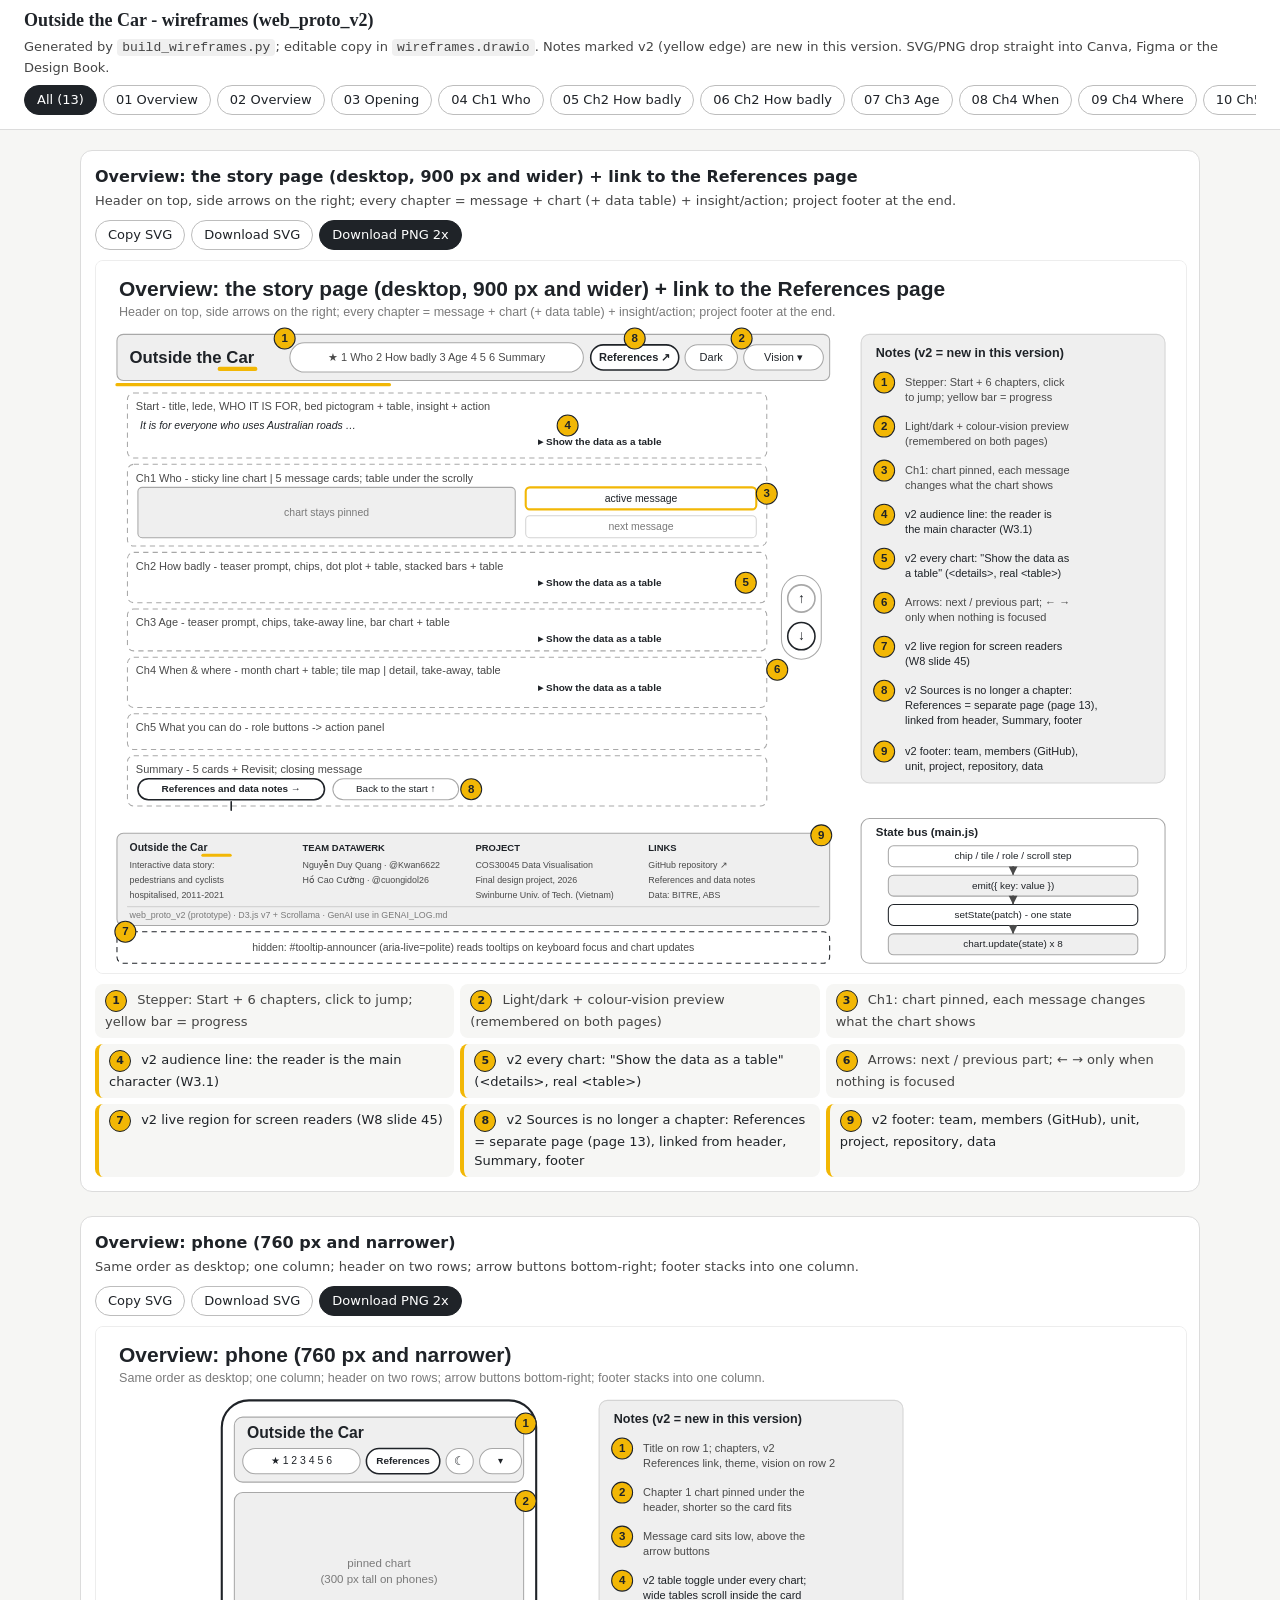
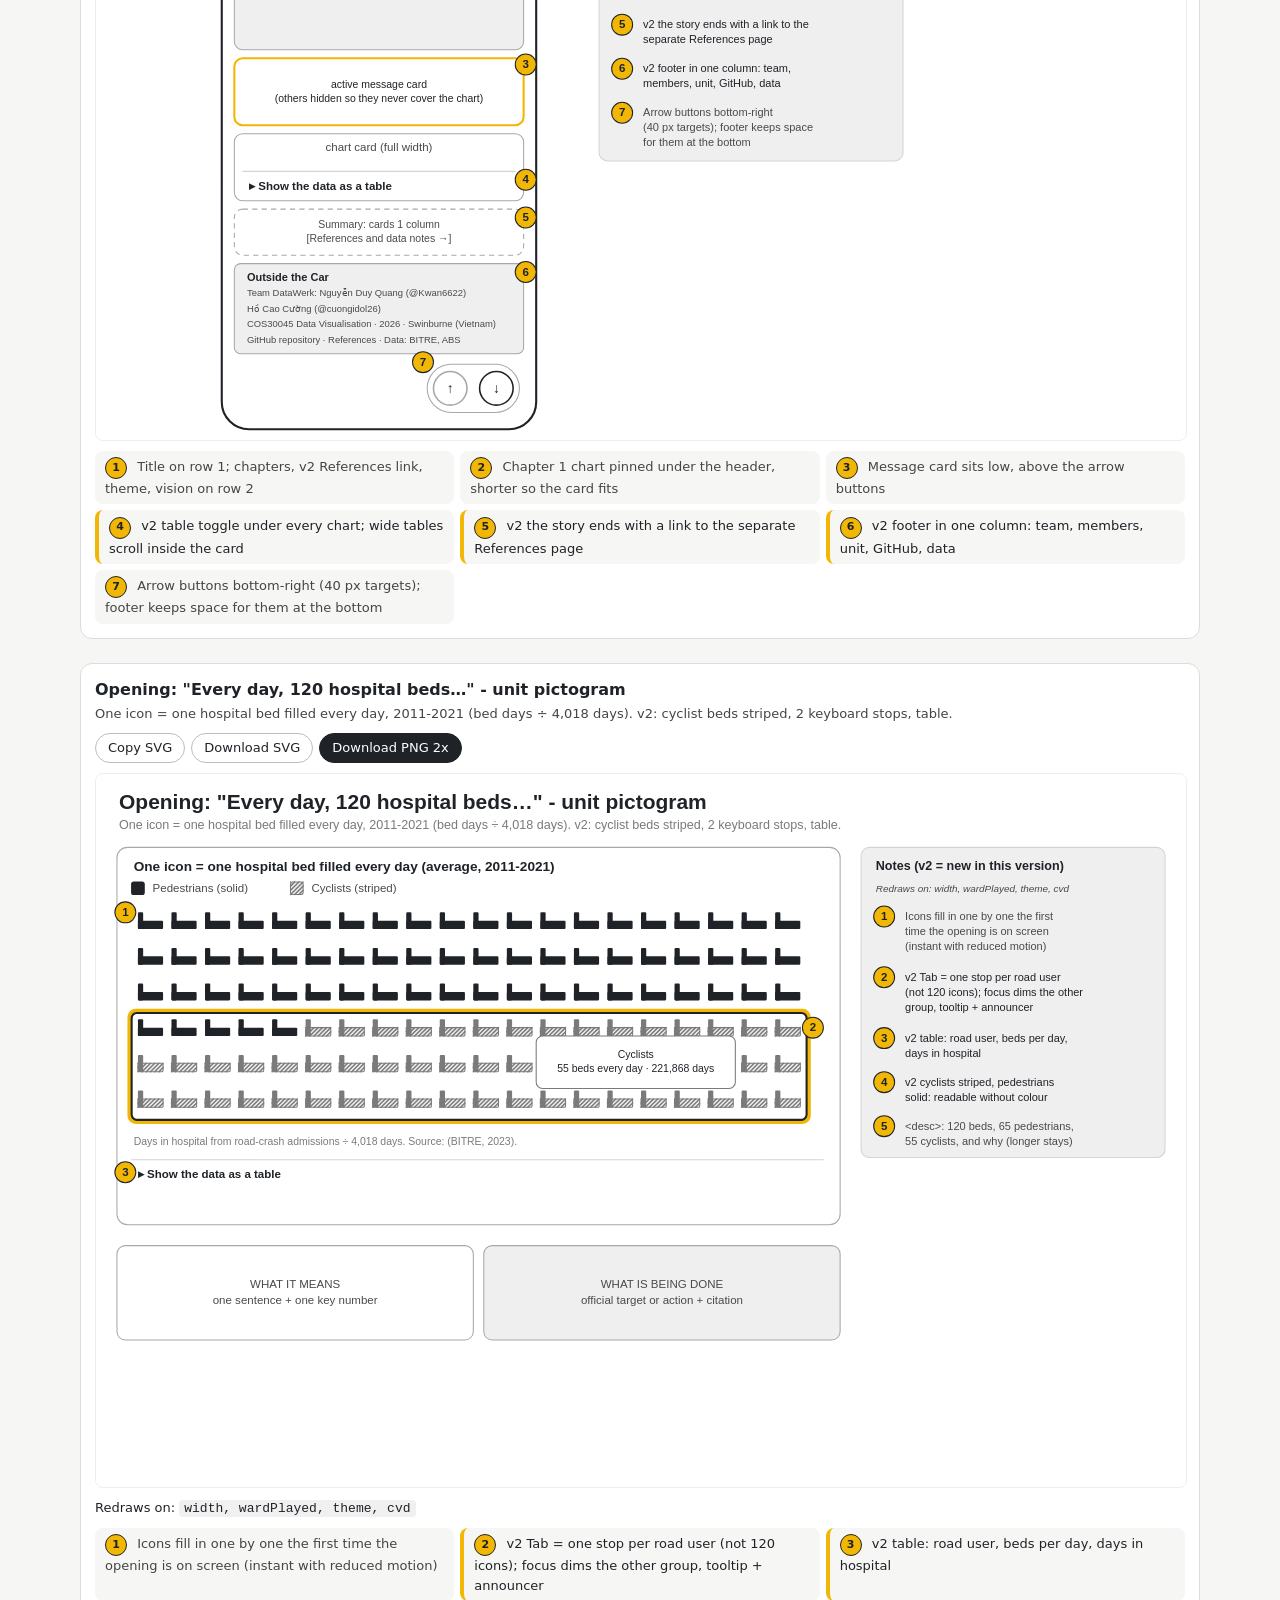
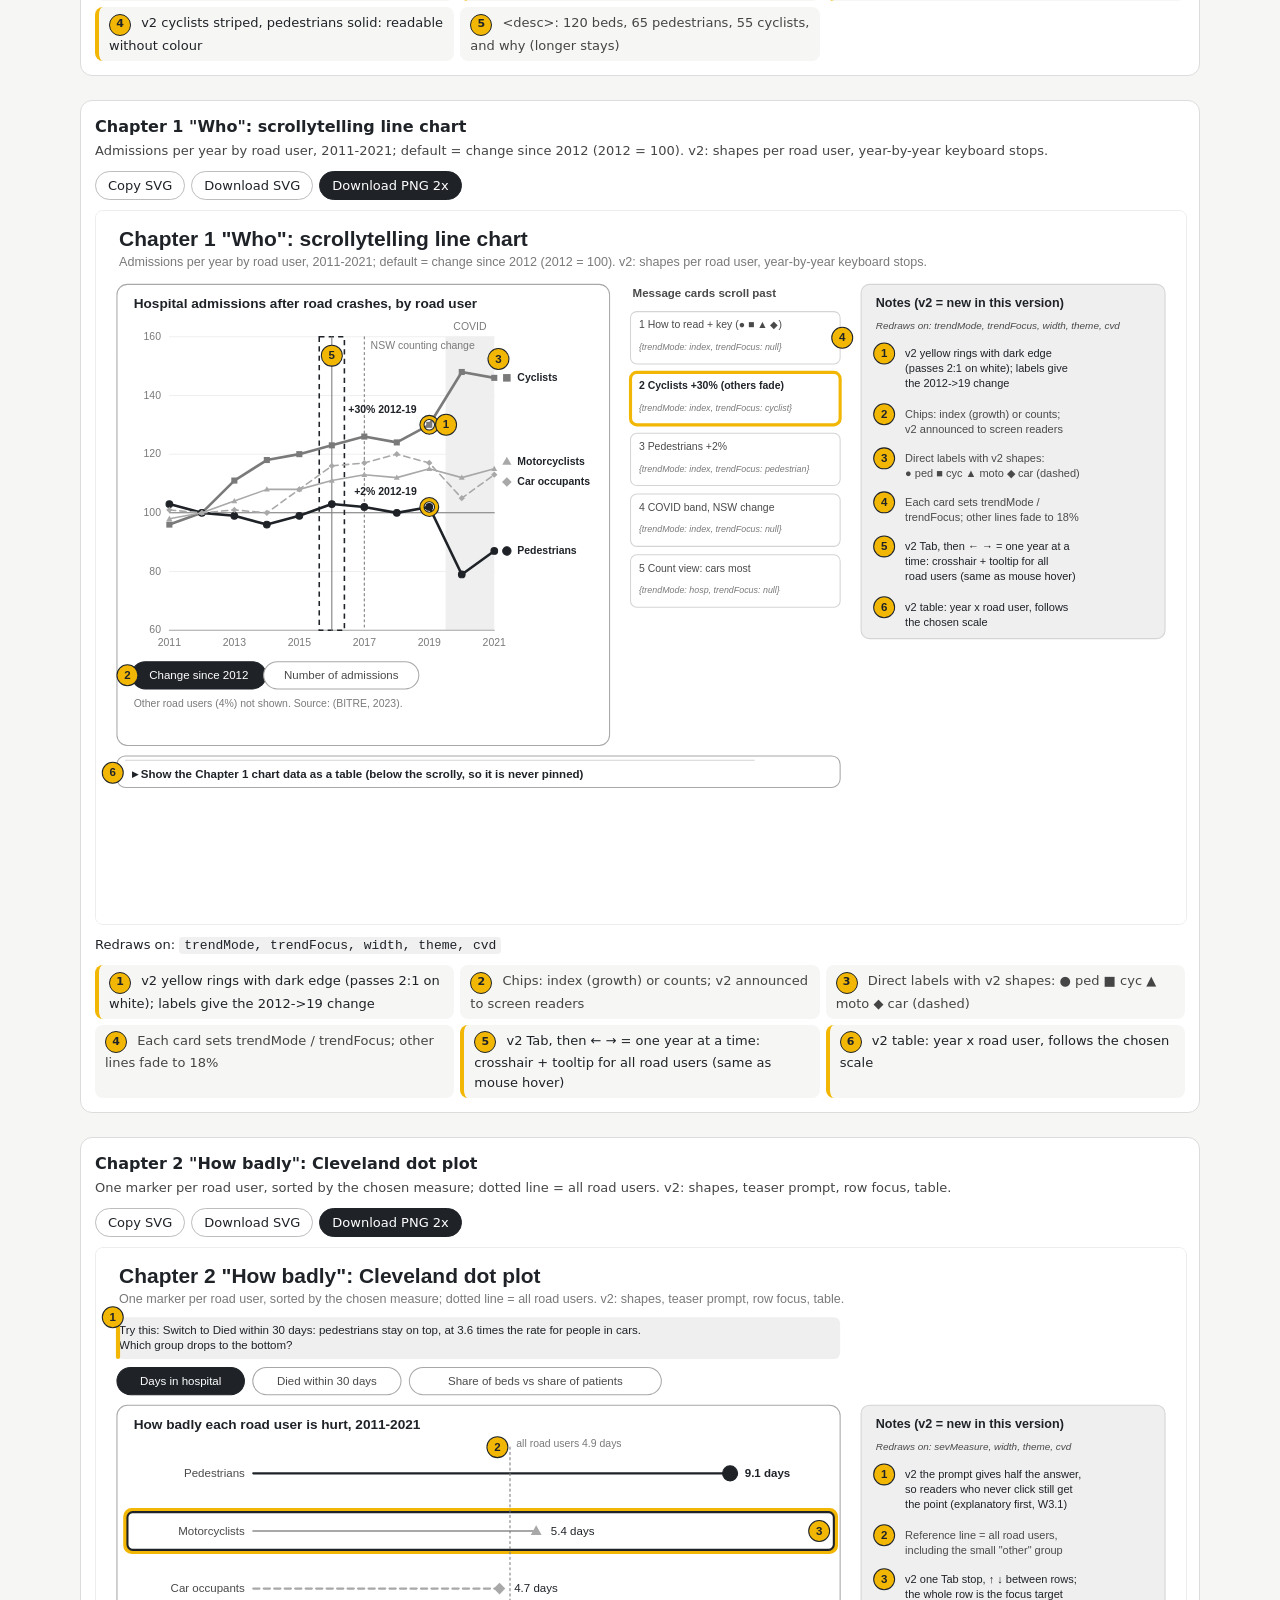
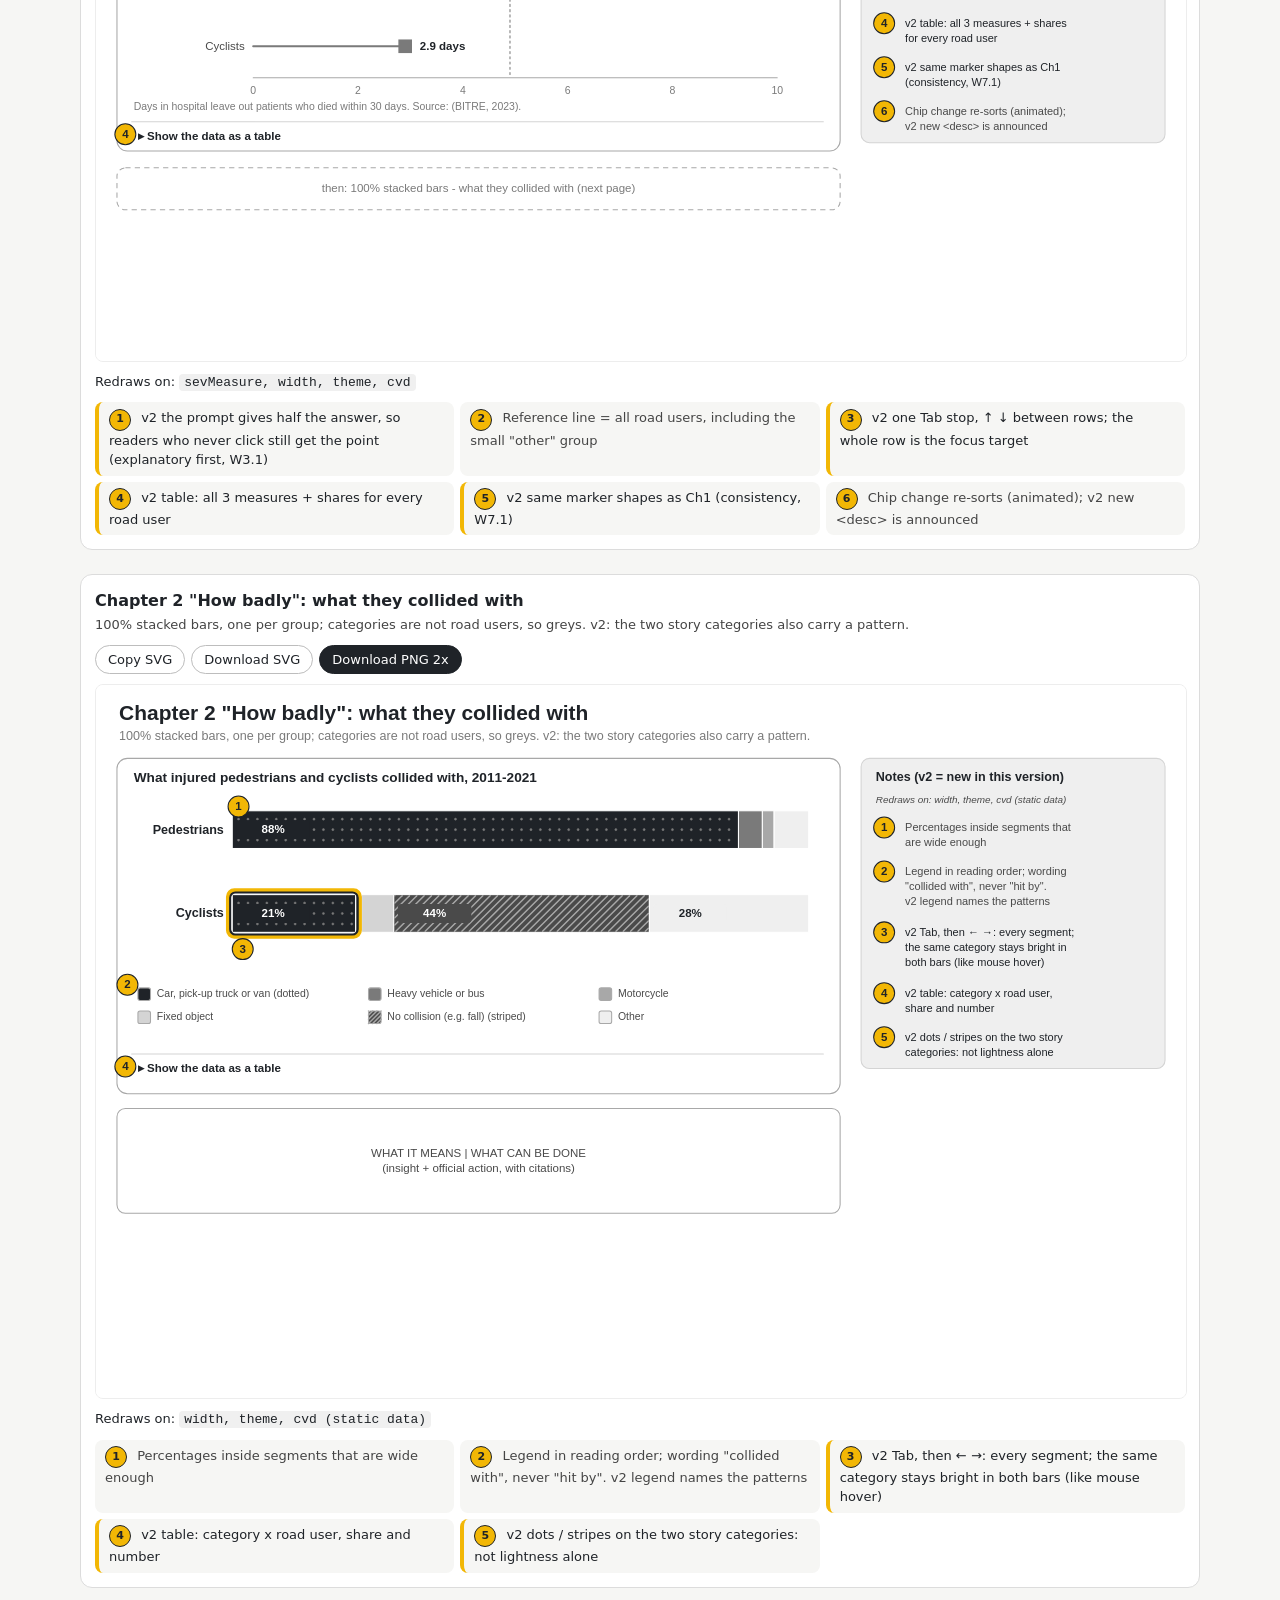
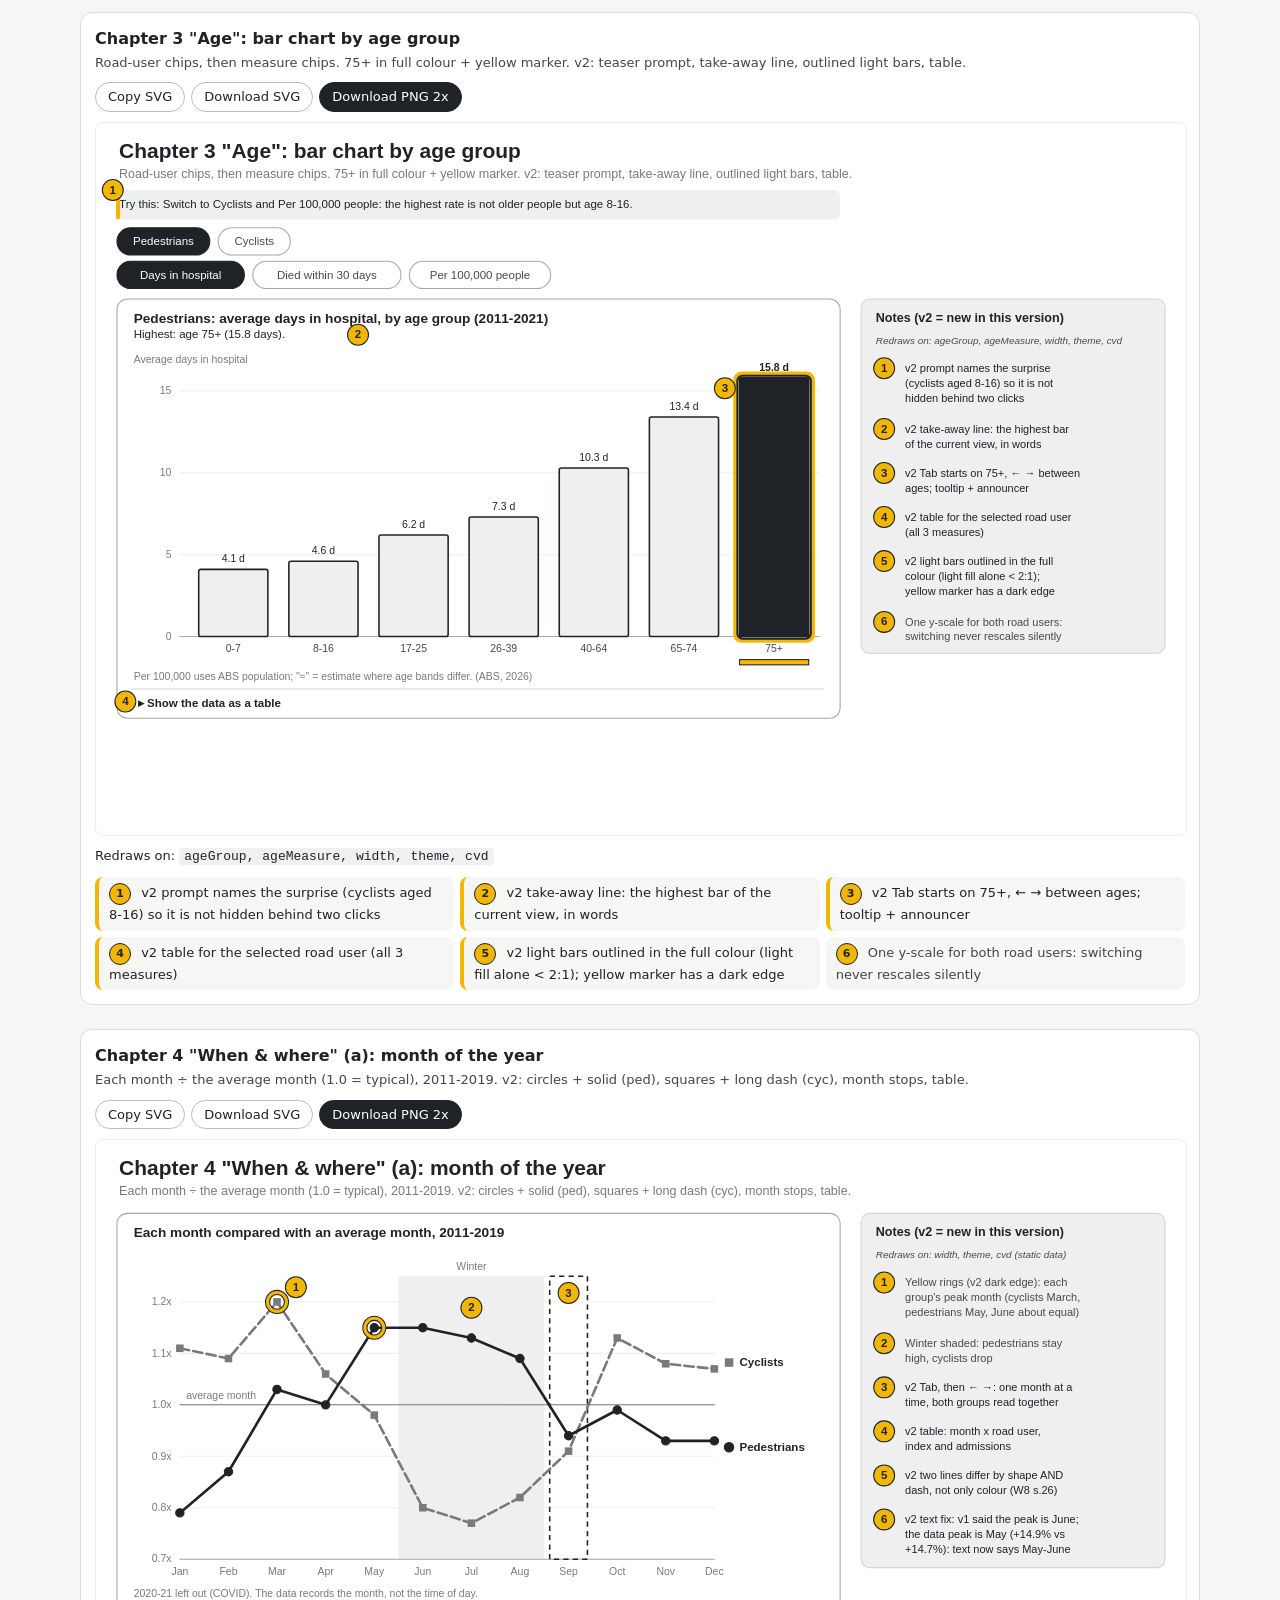
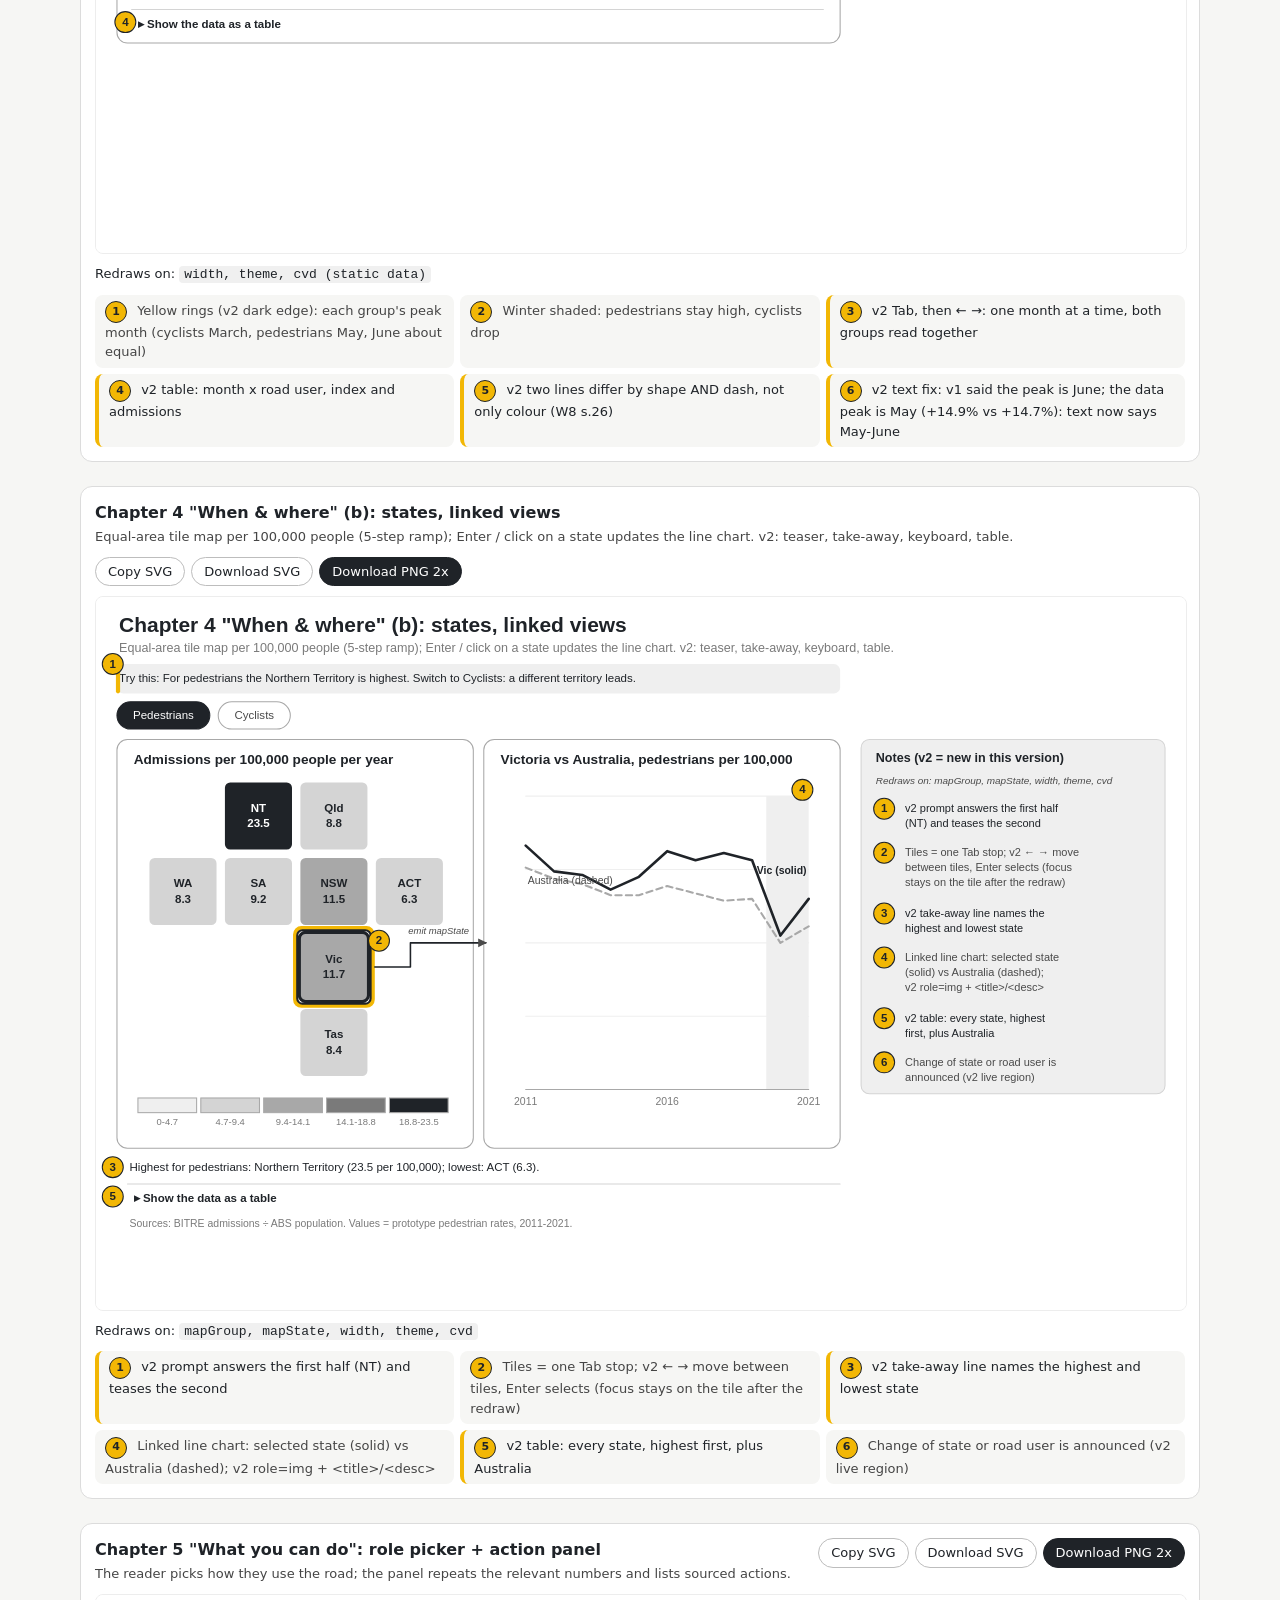
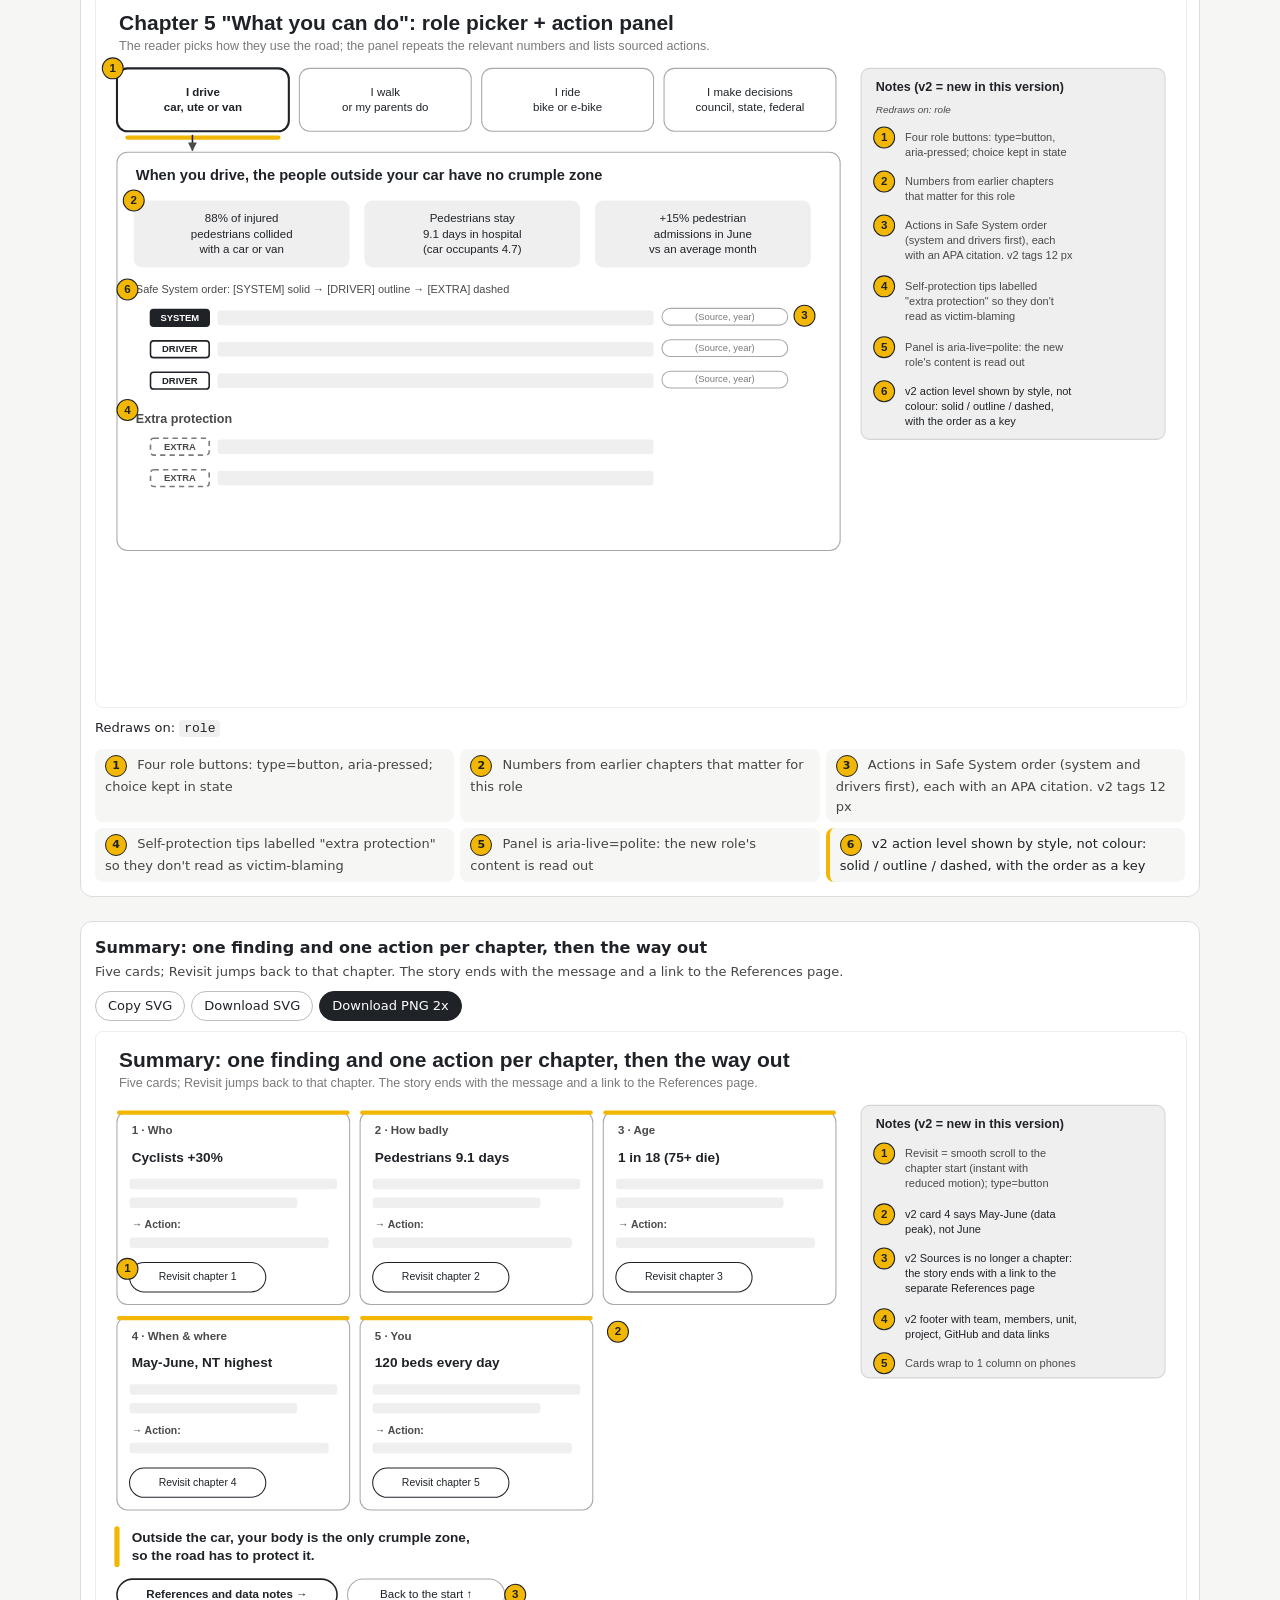
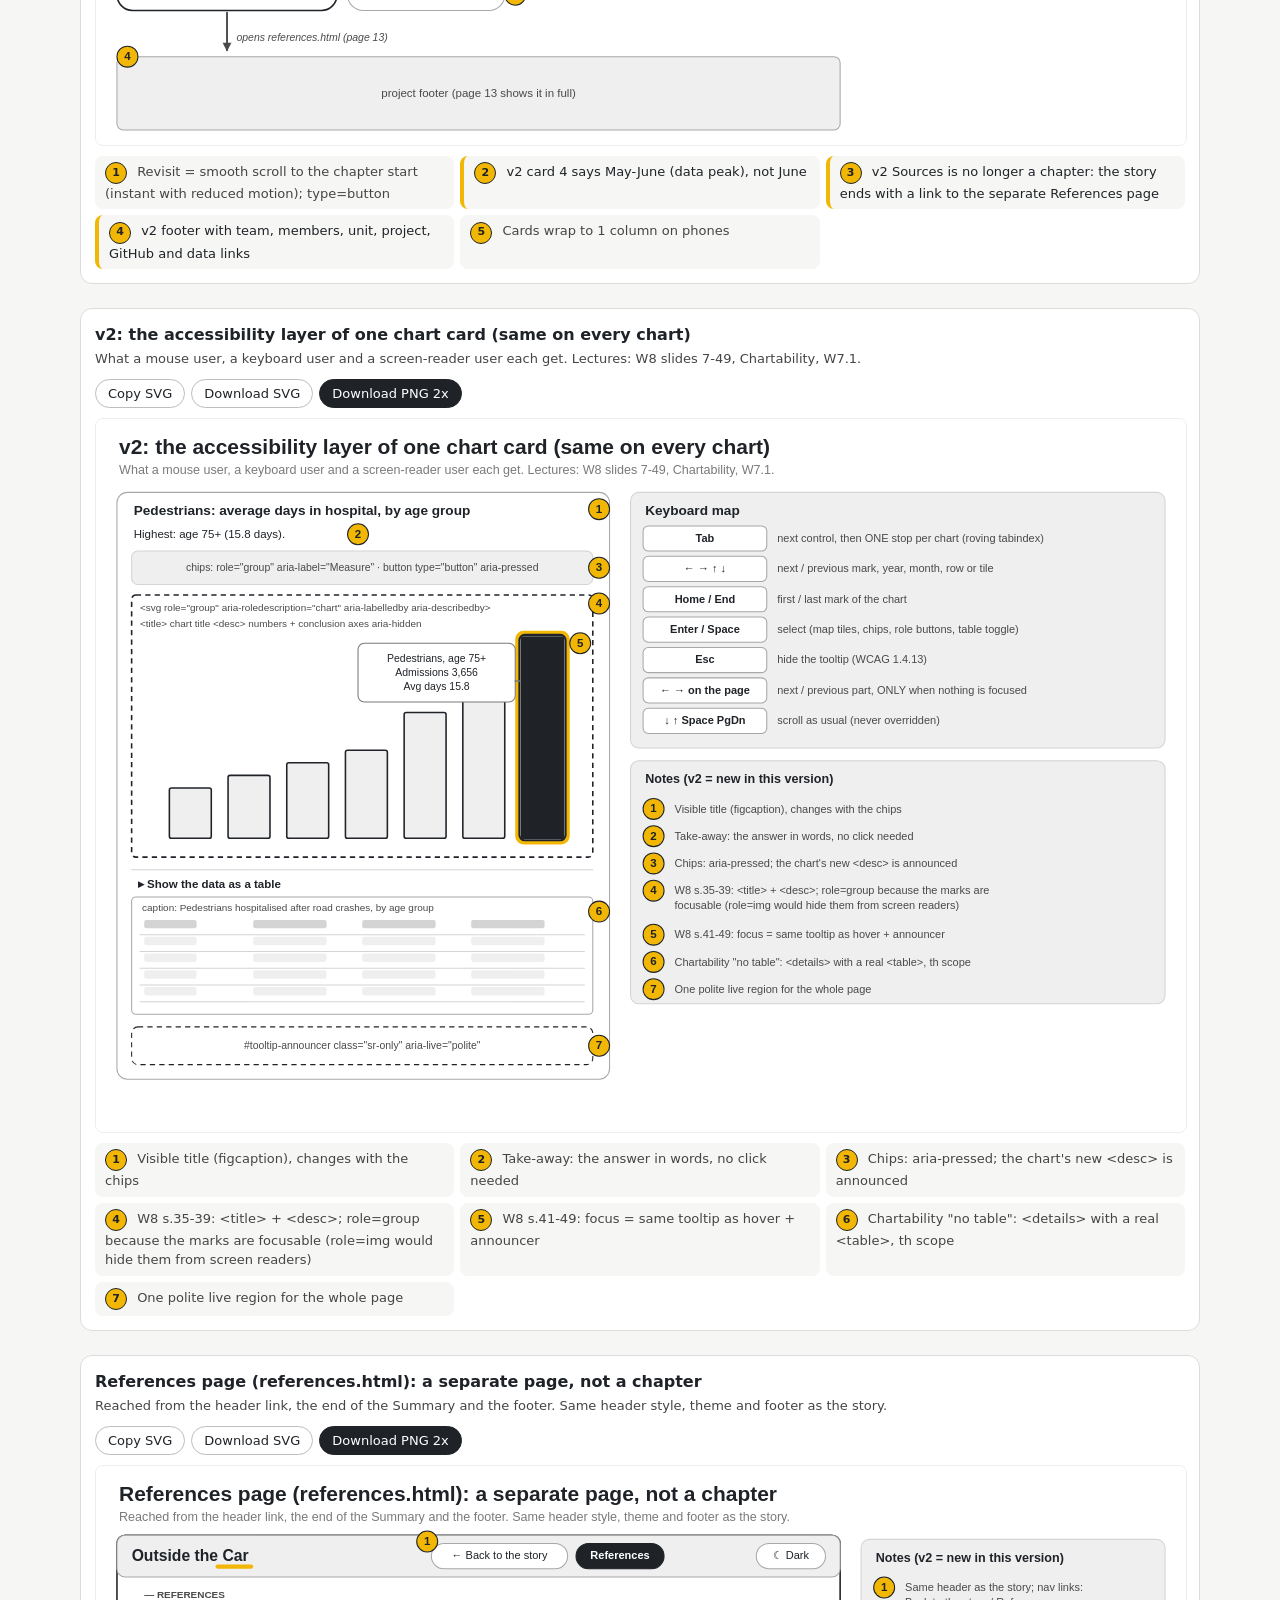
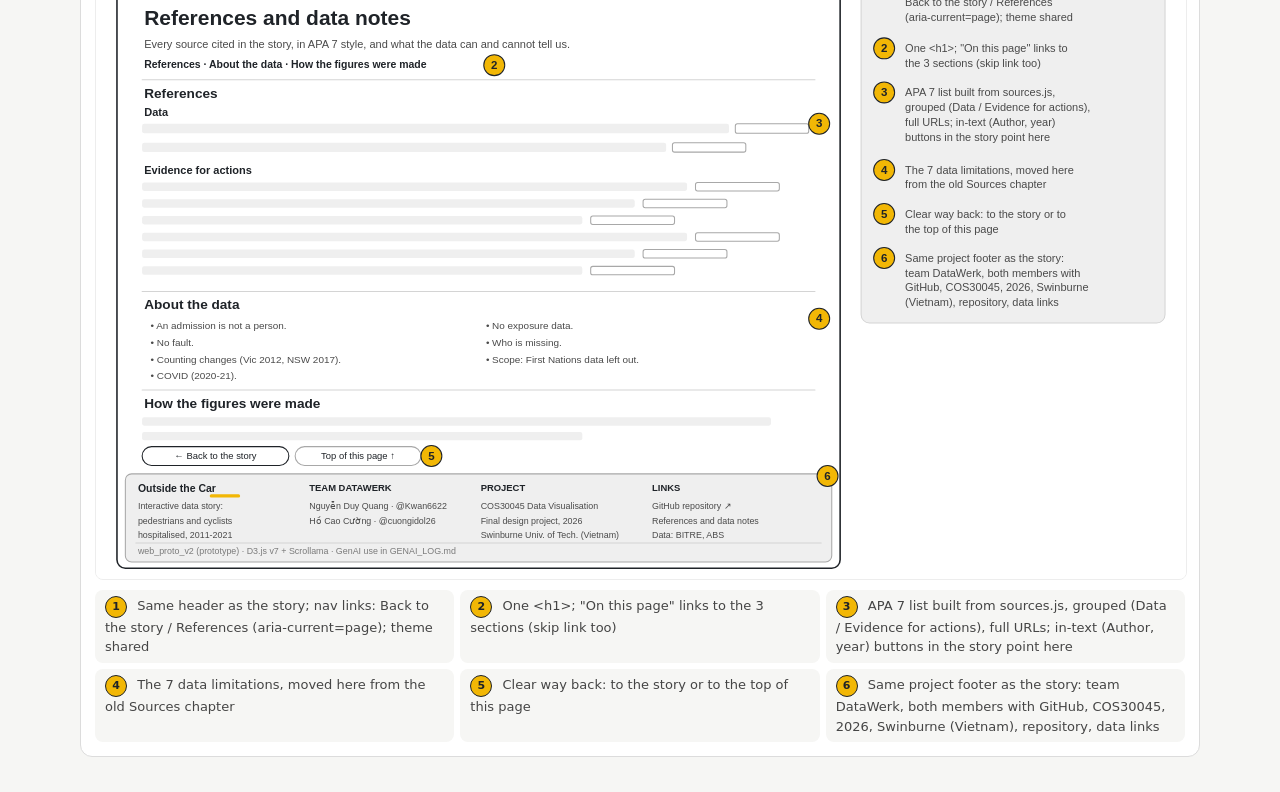
==== docs/wireframes/web_proto_v2/index.html @ 4a54d21b "test<wireframe>: Added wireframes for the website" ====
<!doctype html><html lang="en"><head><meta charset="utf-8"><meta name="viewport" content="width=device-width, initial-scale=1">
<title>Outside the Car - wireframes v2</title>
<style>
body{margin:0;font:15px/1.5 Inter,system-ui,sans-serif;color:#1F2328;background:#F6F6F4}
header{position:sticky;top:0;z-index:5;background:#fff;border-bottom:1px solid #DCDCDC;padding:10px 24px}
header h1{font:700 18px Georgia,serif;margin:0 0 6px} header p{margin:0 0 8px;font-size:13px;color:#454545}
.tabs{display:flex;gap:6px;overflow-x:auto;padding-bottom:4px}
button{font:inherit;font-size:13px;border:1px solid #BDBDBD;background:#fff;color:#1F2328;border-radius:999px;padding:4px 12px;cursor:pointer;white-space:nowrap}
button:hover{border-color:#1F2328} button[aria-pressed="true"],button.primary{background:#1F2328;color:#fff;border-color:#1F2328}
button:focus-visible{outline:3px solid #1F2328;outline-offset:2px;box-shadow:0 0 0 6px #F2B705}
main{max-width:1120px;margin:0 auto;padding:20px 24px}
.card{background:#fff;border:1px solid #DCDCDC;border-radius:12px;padding:14px;margin-bottom:24px}
.head{display:flex;flex-wrap:wrap;justify-content:space-between;gap:10px;margin-bottom:10px}
h2{font-size:16px;margin:0} .sub{margin:2px 0 0;font-size:13px;color:#454545} .btns{display:flex;gap:6px;flex-wrap:wrap;align-items:flex-start}
.wf svg{width:100%;height:auto;display:block;border:1px solid #EDEDED;border-radius:8px}
.watch{font-size:13px;margin:10px 0 0} code{background:#F0F0F0;padding:1px 5px;border-radius:4px}
.notes{list-style:none;padding:0;margin:10px 0 0;display:grid;grid-template-columns:repeat(auto-fit,minmax(280px,1fr));gap:6px}
.notes li{font-size:13px;color:#454545;background:#F6F6F4;border-radius:8px;padding:6px 10px}
.notes li b{display:inline-grid;place-items:center;width:20px;height:20px;border-radius:50%;background:#F2B705;border:1px solid #1F2328;color:#1F2328;font-size:11px;margin-right:6px}
.notes li.v2{color:#1F2328;border-left:4px solid #F2B705}
#toast{position:fixed;right:16px;bottom:16px;background:#1F2328;color:#fff;padding:8px 12px;border-radius:8px;font-size:13px;opacity:0;transition:opacity .2s}
#toast.on{opacity:1}
</style></head>
<body><header><h1>Outside the Car - wireframes (web_proto_v2)</h1>
<p>Generated by <code>build_wireframes.py</code>; editable copy in <code>wireframes.drawio</code>. Notes marked v2 (yellow edge) are new in this version. SVG/PNG drop straight into Canva, Figma or the Design Book.</p>
<div class="tabs" role="group" aria-label="Show wireframe"><button type="button" class="tab" data-f="all" aria-pressed="true">All (13)</button><button type="button" class="tab" data-f="0" aria-pressed="false">01 Overview</button><button type="button" class="tab" data-f="1" aria-pressed="false">02 Overview</button><button type="button" class="tab" data-f="2" aria-pressed="false">03 Opening</button><button type="button" class="tab" data-f="3" aria-pressed="false">04 Ch1 Who</button><button type="button" class="tab" data-f="4" aria-pressed="false">05 Ch2 How badly</button><button type="button" class="tab" data-f="5" aria-pressed="false">06 Ch2 How badly</button><button type="button" class="tab" data-f="6" aria-pressed="false">07 Ch3 Age</button><button type="button" class="tab" data-f="7" aria-pressed="false">08 Ch4 When</button><button type="button" class="tab" data-f="8" aria-pressed="false">09 Ch4 Where</button><button type="button" class="tab" data-f="9" aria-pressed="false">10 Ch5 What you can do</button><button type="button" class="tab" data-f="10" aria-pressed="false">11 Summary</button><button type="button" class="tab" data-f="11" aria-pressed="false">12 Accessibility layer</button><button type="button" class="tab" data-f="12" aria-pressed="false">13 References page</button></div></header>
<main><section class="card" data-i="0" aria-labelledby="h0">
<div class="head"><div><h2 id="h0">Overview: the story page (desktop, 900 px and wider) + link to the References page</h2><p class="sub">Header on top, side arrows on the right; every chapter = message + chart (+ data table) + insight/action; project footer at the end.</p></div>
<div class="btns"><button type="button" data-act="copy" data-i="0">Copy SVG</button>
<button type="button" data-act="svg" data-i="0">Download SVG</button>
<button type="button" data-act="png" data-i="0" class="primary">Download PNG 2x</button></div></div>
<div class="wf"><svg role="img" aria-labelledby="wt0" xmlns="http://www.w3.org/2000/svg" width="1040" height="680" viewBox="0 0 1040 680" font-family="Helvetica, Arial, sans-serif">
<title id="wt0">01 Overview - desktop</title>
<defs><marker id="ah0" viewBox="0 0 10 10" refX="8" refY="5" markerWidth="7" markerHeight="7" orient="auto"><path d="M1 1L9 5L1 9z" fill="#4A4A4A"/></marker></defs>
<rect width="1040" height="680" fill="#FFFFFF"/>
<text font-size="20" fill="#1F2328" text-anchor="start" font-weight="bold"><tspan x="22.0" y="33.1">Overview: the story page (desktop, 900 px and wider) + link to the References page</tspan></text>
<text font-size="12" fill="#7A7A7A" text-anchor="start"><tspan x="22.0" y="52.7">Header on top, side arrows on the right; every chapter = message + chart (+ data table) + insight/action; project footer at the end.</tspan></text>
<rect x="20.0" y="70.0" width="680.0" height="44.0" rx="6" fill="#EFEFEF" stroke="#A8A8A8" stroke-width="1"/>
<text font-size="16" fill="#1F2328" text-anchor="start" font-weight="bold"><tspan x="32.0" y="96.9">Outside the Car</tspan></text>
<polyline points="118.0,103.0 152.0,103.0" fill="none" stroke="#F2B705" stroke-width="4" stroke-linejoin="round" stroke-linecap="round"/>
<rect x="185.0" y="78.0" width="280.0" height="28.0" rx="14" fill="#FFFFFF" stroke="#A8A8A8" stroke-width="1"/>
<text font-size="10.5" fill="#4A4A4A" text-anchor="middle"><tspan x="325.0" y="95.2">★  1 Who  2 How badly  3 Age  4  5  6 Summary</tspan></text>
<rect x="472.0" y="80.0" width="84.0" height="24.0" rx="12" fill="#FFFFFF" stroke="#1F2328" stroke-width="1.5"/>
<text font-size="10.5" fill="#1F2328" text-anchor="middle" font-weight="bold"><tspan x="514.0" y="95.2">References ↗</tspan></text>
<rect x="562.0" y="80.0" width="50.0" height="24.0" rx="12" fill="#FFFFFF" stroke="#A8A8A8" stroke-width="1"/>
<text font-size="10.5" fill="#1F2328" text-anchor="middle"><tspan x="587.0" y="95.2">Dark</tspan></text>
<rect x="618.0" y="80.0" width="76.0" height="24.0" rx="12" fill="#FFFFFF" stroke="#A8A8A8" stroke-width="1"/>
<text font-size="10.5" fill="#1F2328" text-anchor="middle"><tspan x="656.0" y="95.2">Vision ▾</tspan></text>
<polyline points="20.0,118.0 280.0,118.0" fill="none" stroke="#F2B705" stroke-width="3" stroke-linejoin="round" stroke-linecap="round"/>
<circle cx="180.0" cy="74.0" r="10" fill="#F2B705" stroke="#1F2328" stroke-width="1"/>
<text font-size="11" fill="#1F2328" text-anchor="middle" font-weight="bold"><tspan x="180.0" y="77.4">1</tspan></text>
<circle cx="514.0" cy="74.0" r="10" fill="#F2B705" stroke="#1F2328" stroke-width="1"/>
<text font-size="11" fill="#1F2328" text-anchor="middle" font-weight="bold"><tspan x="514.0" y="77.4">8</tspan></text>
<circle cx="616.0" cy="74.0" r="10" fill="#F2B705" stroke="#1F2328" stroke-width="1"/>
<text font-size="11" fill="#1F2328" text-anchor="middle" font-weight="bold"><tspan x="616.0" y="77.4">2</tspan></text>
<rect x="30.0" y="126.0" width="610.0" height="62.0" rx="6" fill="#FFFFFF" stroke="#A8A8A8" stroke-width="1" stroke-dasharray="5 4"/>
<text font-size="10.5" fill="#4A4A4A" text-anchor="start"><tspan x="38.0" y="142.5">Start - title, lede, WHO IT IS FOR, bed pictogram + table, insight + action</tspan></text>
<rect x="30.0" y="194.0" width="610.0" height="78.0" rx="6" fill="#FFFFFF" stroke="#A8A8A8" stroke-width="1" stroke-dasharray="5 4"/>
<text font-size="10.5" fill="#4A4A4A" text-anchor="start"><tspan x="38.0" y="210.5">Ch1 Who - sticky line chart | 5 message cards; table under the scrolly</tspan></text>
<rect x="30.0" y="278.0" width="610.0" height="48.0" rx="6" fill="#FFFFFF" stroke="#A8A8A8" stroke-width="1" stroke-dasharray="5 4"/>
<text font-size="10.5" fill="#4A4A4A" text-anchor="start"><tspan x="38.0" y="294.5">Ch2 How badly - teaser prompt, chips, dot plot + table, stacked bars + table</tspan></text>
<rect x="30.0" y="332.0" width="610.0" height="40.0" rx="6" fill="#FFFFFF" stroke="#A8A8A8" stroke-width="1" stroke-dasharray="5 4"/>
<text font-size="10.5" fill="#4A4A4A" text-anchor="start"><tspan x="38.0" y="348.5">Ch3 Age - teaser prompt, chips, take-away line, bar chart + table</tspan></text>
<rect x="30.0" y="378.0" width="610.0" height="48.0" rx="6" fill="#FFFFFF" stroke="#A8A8A8" stroke-width="1" stroke-dasharray="5 4"/>
<text font-size="10.5" fill="#4A4A4A" text-anchor="start"><tspan x="38.0" y="394.5">Ch4 When &amp; where - month chart + table; tile map | detail, take-away, table</tspan></text>
<rect x="30.0" y="432.0" width="610.0" height="34.0" rx="6" fill="#FFFFFF" stroke="#A8A8A8" stroke-width="1" stroke-dasharray="5 4"/>
<text font-size="10.5" fill="#4A4A4A" text-anchor="start"><tspan x="38.0" y="448.5">Ch5 What you can do - role buttons -&gt; action panel</tspan></text>
<rect x="30.0" y="472.0" width="610.0" height="48.0" rx="6" fill="#FFFFFF" stroke="#A8A8A8" stroke-width="1" stroke-dasharray="5 4"/>
<text font-size="10.5" fill="#4A4A4A" text-anchor="start"><tspan x="38.0" y="488.5">Summary - 5 cards + Revisit; closing message</tspan></text>
<text font-size="10" fill="#1F2328" text-anchor="start" font-style="italic"><tspan x="42.0" y="160.1">It is for everyone who uses Australian roads …</tspan></text>
<circle cx="450.0" cy="157.0" r="10" fill="#F2B705" stroke="#1F2328" stroke-width="1"/>
<text font-size="11" fill="#1F2328" text-anchor="middle" font-weight="bold"><tspan x="450.0" y="160.4">4</tspan></text>
<rect x="40.0" y="216.0" width="360.0" height="48.0" rx="4" fill="#EFEFEF" stroke="#A8A8A8" stroke-width="1"/>
<text font-size="10" fill="#7A7A7A" text-anchor="middle"><tspan x="220.0" y="243.1">chart stays pinned</tspan></text>
<rect x="410.0" y="216.0" width="220.0" height="21.0" rx="4" fill="#FFFFFF" stroke="#F2B705" stroke-width="2"/>
<text font-size="10" fill="#1F2328" text-anchor="middle"><tspan x="520.0" y="229.6">active message</tspan></text>
<rect x="410.0" y="243.0" width="220.0" height="21.0" rx="4" fill="#FFFFFF" stroke="#D4D4D4" stroke-width="1"/>
<text font-size="10" fill="#7A7A7A" text-anchor="middle"><tspan x="520.0" y="256.6">next message</tspan></text>
<circle cx="640.0" cy="222.0" r="10" fill="#F2B705" stroke="#1F2328" stroke-width="1"/>
<text font-size="11" fill="#1F2328" text-anchor="middle" font-weight="bold"><tspan x="640.0" y="225.4">3</tspan></text>
<text font-size="9.5" fill="#1F2328" text-anchor="start" font-weight="bold"><tspan x="422.0" y="175.9">▸ Show the data as a table</tspan></text>
<text font-size="9.5" fill="#1F2328" text-anchor="start" font-weight="bold"><tspan x="422.0" y="309.9">▸ Show the data as a table</tspan></text>
<text font-size="9.5" fill="#1F2328" text-anchor="start" font-weight="bold"><tspan x="422.0" y="363.9">▸ Show the data as a table</tspan></text>
<text font-size="9.5" fill="#1F2328" text-anchor="start" font-weight="bold"><tspan x="422.0" y="409.9">▸ Show the data as a table</tspan></text>
<circle cx="620.0" cy="307.0" r="10" fill="#F2B705" stroke="#1F2328" stroke-width="1"/>
<text font-size="11" fill="#1F2328" text-anchor="middle" font-weight="bold"><tspan x="620.0" y="310.4">5</tspan></text>
<rect x="40.0" y="494.0" width="178.0" height="20.0" rx="10" fill="#FFFFFF" stroke="#1F2328" stroke-width="1.5"/>
<text font-size="9.5" fill="#1F2328" text-anchor="middle" font-weight="bold"><tspan x="129.0" y="506.9">References and data notes →</tspan></text>
<rect x="226.0" y="494.0" width="120.0" height="20.0" rx="10" fill="#FFFFFF" stroke="#A8A8A8" stroke-width="1"/>
<text font-size="9.5" fill="#1F2328" text-anchor="middle"><tspan x="286.0" y="506.9">Back to the start ↑</tspan></text>
<polyline points="129.0,516.0 129.0,524.0" fill="none" stroke="#1F2328" stroke-width="1.5" stroke-linejoin="round" stroke-linecap="round"/>
<circle cx="358.0" cy="504.0" r="10" fill="#F2B705" stroke="#1F2328" stroke-width="1"/>
<text font-size="11" fill="#1F2328" text-anchor="middle" font-weight="bold"><tspan x="358.0" y="507.4">8</tspan></text>
<rect x="654.0" y="300.0" width="38.0" height="80.0" rx="19" fill="#FFFFFF" stroke="#A8A8A8" stroke-width="1"/>
<circle cx="673.0" cy="322.0" r="13" fill="#FFFFFF" stroke="#A8A8A8" stroke-width="1.5"/>
<text font-size="13" fill="#1F2328" text-anchor="middle"><tspan x="673.0" y="326.0">↑</tspan></text>
<circle cx="673.0" cy="358.0" r="13" fill="#FFFFFF" stroke="#1F2328" stroke-width="1.5"/>
<text font-size="13" fill="#1F2328" text-anchor="middle"><tspan x="673.0" y="362.0">↓</tspan></text>
<circle cx="650.0" cy="390.0" r="10" fill="#F2B705" stroke="#1F2328" stroke-width="1"/>
<text font-size="11" fill="#1F2328" text-anchor="middle" font-weight="bold"><tspan x="650.0" y="393.4">6</tspan></text>
<rect x="20.0" y="546.0" width="680.0" height="88.0" rx="6" fill="#EFEFEF" stroke="#A8A8A8" stroke-width="1"/>
<text font-size="10" fill="#1F2328" text-anchor="start" font-weight="bold"><tspan x="32.0" y="563.0">Outside the Car</tspan></text>
<polyline points="102.0,567.0 128.0,567.0" fill="none" stroke="#F2B705" stroke-width="3" stroke-linejoin="round" stroke-linecap="round"/>
<text font-size="8.5" fill="#4A4A4A" text-anchor="start"><tspan x="32.0" y="579.6">Interactive data story:</tspan></text>
<text font-size="8.5" fill="#4A4A4A" text-anchor="start"><tspan x="32.0" y="593.6">pedestrians and cyclists</tspan></text>
<text font-size="8.5" fill="#4A4A4A" text-anchor="start"><tspan x="32.0" y="607.6">hospitalised, 2011-2021</tspan></text>
<text font-size="9" fill="#1F2328" text-anchor="start" font-weight="bold"><tspan x="197.0" y="562.7">TEAM DATAWERK</tspan></text>
<text font-size="8.5" fill="#4A4A4A" text-anchor="start"><tspan x="197.0" y="579.6">Nguyễn Duy Quang · @Kwan6622</tspan></text>
<text font-size="8.5" fill="#4A4A4A" text-anchor="start"><tspan x="197.0" y="593.6">Hồ Cao Cường · @cuongidol26</tspan></text>
<text font-size="9" fill="#1F2328" text-anchor="start" font-weight="bold"><tspan x="362.0" y="562.7">PROJECT</tspan></text>
<text font-size="8.5" fill="#4A4A4A" text-anchor="start"><tspan x="362.0" y="579.6">COS30045 Data Visualisation</tspan></text>
<text font-size="8.5" fill="#4A4A4A" text-anchor="start"><tspan x="362.0" y="593.6">Final design project, 2026</tspan></text>
<text font-size="8.5" fill="#4A4A4A" text-anchor="start"><tspan x="362.0" y="607.6">Swinburne Univ. of Tech. (Vietnam)</tspan></text>
<text font-size="9" fill="#1F2328" text-anchor="start" font-weight="bold"><tspan x="527.0" y="562.7">LINKS</tspan></text>
<text font-size="8.5" fill="#4A4A4A" text-anchor="start"><tspan x="527.0" y="579.6">GitHub repository ↗</tspan></text>
<text font-size="8.5" fill="#4A4A4A" text-anchor="start"><tspan x="527.0" y="593.6">References and data notes</tspan></text>
<text font-size="8.5" fill="#4A4A4A" text-anchor="start"><tspan x="527.0" y="607.6">Data: BITRE, ABS</tspan></text>
<polyline points="30.0,616.0 690.0,616.0" fill="none" stroke="#D4D4D4" stroke-width="1" stroke-linejoin="round" stroke-linecap="round"/>
<text font-size="8.5" fill="#7A7A7A" text-anchor="start"><tspan x="32.0" y="626.6">web_proto_v2 (prototype) · D3.js v7 + Scrollama · GenAI use in GENAI_LOG.md</tspan></text>
<circle cx="692.0" cy="548.0" r="10" fill="#F2B705" stroke="#1F2328" stroke-width="1"/>
<text font-size="11" fill="#1F2328" text-anchor="middle" font-weight="bold"><tspan x="692.0" y="551.4">9</tspan></text>
<rect x="20.0" y="640.0" width="680.0" height="30.0" rx="6" fill="#FFFFFF" stroke="#1F2328" stroke-width="1" stroke-dasharray="5 4"/>
<text font-size="10" fill="#4A4A4A" text-anchor="middle"><tspan x="360.0" y="658.0">hidden: #tooltip-announcer (aria-live=polite) reads tooltips on keyboard focus and chart updates</tspan></text>
<circle cx="28.0" cy="640.0" r="10" fill="#F2B705" stroke="#1F2328" stroke-width="1"/>
<text font-size="11" fill="#1F2328" text-anchor="middle" font-weight="bold"><tspan x="28.0" y="643.4">7</tspan></text>
<rect x="730.0" y="70.0" width="290.0" height="428.0" rx="8" fill="#EFEFEF" stroke="#D4D4D4" stroke-width="1"/>
<text font-size="12" fill="#1F2328" text-anchor="start" font-weight="bold"><tspan x="744.0" y="91.7">Notes  (v2 = new in this version)</tspan></text>
<circle cx="752.0" cy="116.0" r="10" fill="#F2B705" stroke="#1F2328" stroke-width="1"/>
<text font-size="11" fill="#1F2328" text-anchor="middle" font-weight="bold"><tspan x="752.0" y="119.4">1</tspan></text>
<text font-size="10.5" fill="#4A4A4A" text-anchor="start"><tspan x="772.0" y="119.5">Stepper: Start + 6 chapters, click</tspan><tspan x="772.0" y="133.7">to jump; yellow bar = progress</tspan></text>
<circle cx="752.0" cy="158.0" r="10" fill="#F2B705" stroke="#1F2328" stroke-width="1"/>
<text font-size="11" fill="#1F2328" text-anchor="middle" font-weight="bold"><tspan x="752.0" y="161.4">2</tspan></text>
<text font-size="10.5" fill="#4A4A4A" text-anchor="start"><tspan x="772.0" y="161.5">Light/dark + colour-vision preview</tspan><tspan x="772.0" y="175.7">(remembered on both pages)</tspan></text>
<circle cx="752.0" cy="200.0" r="10" fill="#F2B705" stroke="#1F2328" stroke-width="1"/>
<text font-size="11" fill="#1F2328" text-anchor="middle" font-weight="bold"><tspan x="752.0" y="203.4">3</tspan></text>
<text font-size="10.5" fill="#4A4A4A" text-anchor="start"><tspan x="772.0" y="203.5">Ch1: chart pinned, each message</tspan><tspan x="772.0" y="217.7">changes what the chart shows</tspan></text>
<circle cx="752.0" cy="242.0" r="10" fill="#F2B705" stroke="#1F2328" stroke-width="1"/>
<text font-size="11" fill="#1F2328" text-anchor="middle" font-weight="bold"><tspan x="752.0" y="245.4">4</tspan></text>
<text font-size="10.5" fill="#1F2328" text-anchor="start"><tspan x="772.0" y="245.5">v2 audience line: the reader is</tspan><tspan x="772.0" y="259.7">the main character (W3.1)</tspan></text>
<circle cx="752.0" cy="284.0" r="10" fill="#F2B705" stroke="#1F2328" stroke-width="1"/>
<text font-size="11" fill="#1F2328" text-anchor="middle" font-weight="bold"><tspan x="752.0" y="287.4">5</tspan></text>
<text font-size="10.5" fill="#1F2328" text-anchor="start"><tspan x="772.0" y="287.5">v2 every chart: "Show the data as</tspan><tspan x="772.0" y="301.7">a table" (&lt;details&gt;, real &lt;table&gt;)</tspan></text>
<circle cx="752.0" cy="326.0" r="10" fill="#F2B705" stroke="#1F2328" stroke-width="1"/>
<text font-size="11" fill="#1F2328" text-anchor="middle" font-weight="bold"><tspan x="752.0" y="329.4">6</tspan></text>
<text font-size="10.5" fill="#4A4A4A" text-anchor="start"><tspan x="772.0" y="329.5">Arrows: next / previous part; ← →</tspan><tspan x="772.0" y="343.7">only when nothing is focused</tspan></text>
<circle cx="752.0" cy="368.0" r="10" fill="#F2B705" stroke="#1F2328" stroke-width="1"/>
<text font-size="11" fill="#1F2328" text-anchor="middle" font-weight="bold"><tspan x="752.0" y="371.4">7</tspan></text>
<text font-size="10.5" fill="#1F2328" text-anchor="start"><tspan x="772.0" y="371.5">v2 live region for screen readers</tspan><tspan x="772.0" y="385.7">(W8 slide 45)</tspan></text>
<circle cx="752.0" cy="410.0" r="10" fill="#F2B705" stroke="#1F2328" stroke-width="1"/>
<text font-size="11" fill="#1F2328" text-anchor="middle" font-weight="bold"><tspan x="752.0" y="413.4">8</tspan></text>
<text font-size="10.5" fill="#1F2328" text-anchor="start"><tspan x="772.0" y="413.5">v2 Sources is no longer a chapter:</tspan><tspan x="772.0" y="427.7">References = separate page (page 13),</tspan><tspan x="772.0" y="441.9">linked from header, Summary, footer</tspan></text>
<circle cx="752.0" cy="468.0" r="10" fill="#F2B705" stroke="#1F2328" stroke-width="1"/>
<text font-size="11" fill="#1F2328" text-anchor="middle" font-weight="bold"><tspan x="752.0" y="471.4">9</tspan></text>
<text font-size="10.5" fill="#1F2328" text-anchor="start"><tspan x="772.0" y="471.5">v2 footer: team, members (GitHub),</tspan><tspan x="772.0" y="485.7">unit, project, repository, data</tspan></text>
<rect x="730.0" y="532.0" width="290.0" height="138.0" rx="8" fill="#FFFFFF" stroke="#A8A8A8" stroke-width="1"/>
<text font-size="11" fill="#1F2328" text-anchor="start" font-weight="bold"><tspan x="744.0" y="548.4">State bus (main.js)</tspan></text>
<rect x="756.0" y="558.0" width="238.0" height="20.0" rx="5" fill="#FFFFFF" stroke="#A8A8A8" stroke-width="1"/>
<text font-size="9.5" fill="#1F2328" text-anchor="middle"><tspan x="875.0" y="570.9">chip / tile / role / scroll step</tspan></text>
<rect x="756.0" y="586.0" width="238.0" height="20.0" rx="5" fill="#EFEFEF" stroke="#A8A8A8" stroke-width="1"/>
<text font-size="9.5" fill="#1F2328" text-anchor="middle"><tspan x="875.0" y="598.9">emit({ key: value })</tspan></text>
<polyline points="875.0,578.0 875.0,585.0" fill="none" stroke="#4A4A4A" stroke-width="1.5" stroke-linejoin="round" stroke-linecap="round" marker-end="url(#ah0)"/>
<rect x="756.0" y="614.0" width="238.0" height="20.0" rx="5" fill="#FFFFFF" stroke="#1F2328" stroke-width="1"/>
<text font-size="9.5" fill="#1F2328" text-anchor="middle"><tspan x="875.0" y="626.9">setState(patch) - one state</tspan></text>
<polyline points="875.0,606.0 875.0,613.0" fill="none" stroke="#4A4A4A" stroke-width="1.5" stroke-linejoin="round" stroke-linecap="round" marker-end="url(#ah0)"/>
<rect x="756.0" y="642.0" width="238.0" height="20.0" rx="5" fill="#EFEFEF" stroke="#A8A8A8" stroke-width="1"/>
<text font-size="9.5" fill="#1F2328" text-anchor="middle"><tspan x="875.0" y="654.9">chart.update(state) x 8</tspan></text>
<polyline points="875.0,634.0 875.0,641.0" fill="none" stroke="#4A4A4A" stroke-width="1.5" stroke-linejoin="round" stroke-linecap="round" marker-end="url(#ah0)"/>
</svg></div><ol class="notes"><li><b>1</b> Stepper: Start + 6 chapters, click to jump; yellow bar = progress</li><li><b>2</b> Light/dark + colour-vision preview (remembered on both pages)</li><li><b>3</b> Ch1: chart pinned, each message changes what the chart shows</li><li class="v2"><b>4</b> v2 audience line: the reader is the main character (W3.1)</li><li class="v2"><b>5</b> v2 every chart: "Show the data as a table" (&lt;details&gt;, real &lt;table&gt;)</li><li><b>6</b> Arrows: next / previous part; ← → only when nothing is focused</li><li class="v2"><b>7</b> v2 live region for screen readers (W8 slide 45)</li><li class="v2"><b>8</b> v2 Sources is no longer a chapter: References = separate page (page 13), linked from header, Summary, footer</li><li class="v2"><b>9</b> v2 footer: team, members (GitHub), unit, project, repository, data</li></ol></section><section class="card" data-i="1" aria-labelledby="h1">
<div class="head"><div><h2 id="h1">Overview: phone (760 px and narrower)</h2><p class="sub">Same order as desktop; one column; header on two rows; arrow buttons bottom-right; footer stacks into one column.</p></div>
<div class="btns"><button type="button" data-act="copy" data-i="1">Copy SVG</button>
<button type="button" data-act="svg" data-i="1">Download SVG</button>
<button type="button" data-act="png" data-i="1" class="primary">Download PNG 2x</button></div></div>
<div class="wf"><svg role="img" aria-labelledby="wt1" xmlns="http://www.w3.org/2000/svg" width="1040" height="680" viewBox="0 0 1040 680" font-family="Helvetica, Arial, sans-serif">
<title id="wt1">02 Overview - phone</title>
<defs><marker id="ah1" viewBox="0 0 10 10" refX="8" refY="5" markerWidth="7" markerHeight="7" orient="auto"><path d="M1 1L9 5L1 9z" fill="#4A4A4A"/></marker></defs>
<rect width="1040" height="680" fill="#FFFFFF"/>
<text font-size="20" fill="#1F2328" text-anchor="start" font-weight="bold"><tspan x="22.0" y="33.1">Overview: phone (760 px and narrower)</tspan></text>
<text font-size="12" fill="#7A7A7A" text-anchor="start"><tspan x="22.0" y="52.7">Same order as desktop; one column; header on two rows; arrow buttons bottom-right; footer stacks into one column.</tspan></text>
<rect x="120.0" y="70.0" width="300.0" height="600.0" rx="26" fill="#FFFFFF" stroke="#1F2328" stroke-width="2"/>
<rect x="132.0" y="86.0" width="276.0" height="62.0" rx="8" fill="#EFEFEF" stroke="#A8A8A8" stroke-width="1"/>
<text font-size="15" fill="#1F2328" text-anchor="start" font-weight="bold"><tspan x="144.0" y="105.6">Outside the Car</tspan></text>
<rect x="140.0" y="116.0" width="112.0" height="24.0" rx="12" fill="#FFFFFF" stroke="#A8A8A8" stroke-width="1"/>
<text font-size="10" fill="#1F2328" text-anchor="middle"><tspan x="196.0" y="131.1">★ 1 2 3 4 5 6</tspan></text>
<rect x="258.0" y="116.0" width="70.0" height="24.0" rx="12" fill="#FFFFFF" stroke="#1F2328" stroke-width="1.5"/>
<text font-size="9.5" fill="#1F2328" text-anchor="middle" font-weight="bold"><tspan x="293.0" y="130.9">References</tspan></text>
<rect x="334.0" y="116.0" width="26.0" height="24.0" rx="12" fill="#FFFFFF" stroke="#A8A8A8" stroke-width="1"/>
<text font-size="11" fill="#1F2328" text-anchor="middle"><tspan x="347.0" y="131.4">☾</tspan></text>
<rect x="366.0" y="116.0" width="40.0" height="24.0" rx="12" fill="#FFFFFF" stroke="#A8A8A8" stroke-width="1"/>
<text font-size="10" fill="#1F2328" text-anchor="middle"><tspan x="386.0" y="131.1">▾</tspan></text>
<circle cx="410.0" cy="92.0" r="10" fill="#F2B705" stroke="#1F2328" stroke-width="1"/>
<text font-size="11" fill="#1F2328" text-anchor="middle" font-weight="bold"><tspan x="410.0" y="95.4">1</tspan></text>
<rect x="132.0" y="158.0" width="276.0" height="150.0" rx="8" fill="#EFEFEF" stroke="#A8A8A8" stroke-width="1"/>
<text font-size="11" fill="#7A7A7A" text-anchor="middle"><tspan x="270.0" y="228.9">pinned chart</tspan><tspan x="270.0" y="243.8">(300 px tall on phones)</tspan></text>
<circle cx="410.0" cy="166.0" r="10" fill="#F2B705" stroke="#1F2328" stroke-width="1"/>
<text font-size="11" fill="#1F2328" text-anchor="middle" font-weight="bold"><tspan x="410.0" y="169.4">2</tspan></text>
<rect x="132.0" y="316.0" width="276.0" height="64.0" rx="8" fill="#FFFFFF" stroke="#F2B705" stroke-width="2"/>
<text font-size="10" fill="#1F2328" text-anchor="middle"><tspan x="270.0" y="344.3">active message card</tspan><tspan x="270.0" y="357.8">(others hidden so they never cover the chart)</tspan></text>
<circle cx="410.0" cy="322.0" r="10" fill="#F2B705" stroke="#1F2328" stroke-width="1"/>
<text font-size="11" fill="#1F2328" text-anchor="middle" font-weight="bold"><tspan x="410.0" y="325.4">3</tspan></text>
<rect x="132.0" y="388.0" width="276.0" height="64.0" rx="8" fill="#FFFFFF" stroke="#A8A8A8" stroke-width="1"/>
<text font-size="11" fill="#4A4A4A" text-anchor="middle"><tspan x="270.0" y="405.0">chart card (full width)</tspan></text>
<polyline points="140.0,424.0 400.0,424.0" fill="none" stroke="#D4D4D4" stroke-width="1" stroke-linejoin="round" stroke-linecap="round"/>
<text font-size="11" fill="#1F2328" text-anchor="start" font-weight="bold"><tspan x="146.0" y="441.4">▸ Show the data as a table</tspan></text>
<circle cx="410.0" cy="432.0" r="10" fill="#F2B705" stroke="#1F2328" stroke-width="1"/>
<text font-size="11" fill="#1F2328" text-anchor="middle" font-weight="bold"><tspan x="410.0" y="435.4">4</tspan></text>
<rect x="132.0" y="460.0" width="276.0" height="44.0" rx="8" fill="#FFFFFF" stroke="#A8A8A8" stroke-width="1" stroke-dasharray="5 4"/>
<text font-size="10" fill="#4A4A4A" text-anchor="middle"><tspan x="270.0" y="478.3">Summary: cards 1 column</tspan><tspan x="270.0" y="491.8">[References and data notes →]</tspan></text>
<circle cx="410.0" cy="468.0" r="10" fill="#F2B705" stroke="#1F2328" stroke-width="1"/>
<text font-size="11" fill="#1F2328" text-anchor="middle" font-weight="bold"><tspan x="410.0" y="471.4">5</tspan></text>
<rect x="132.0" y="512.0" width="276.0" height="86.0" rx="6" fill="#EFEFEF" stroke="#A8A8A8" stroke-width="1"/>
<text font-size="10.5" fill="#1F2328" text-anchor="start" font-weight="bold"><tspan x="144.0" y="528.2">Outside the Car</tspan></text>
<text font-size="9" fill="#4A4A4A" text-anchor="start"><tspan x="144.0" y="542.7">Team DataWerk: Nguyễn Duy Quang (@Kwan6622)</tspan></text>
<text font-size="9" fill="#4A4A4A" text-anchor="start"><tspan x="144.0" y="557.7">Hồ Cao Cường (@cuongidol26)</tspan></text>
<text font-size="9" fill="#4A4A4A" text-anchor="start"><tspan x="144.0" y="572.7">COS30045 Data Visualisation · 2026 · Swinburne (Vietnam)</tspan></text>
<text font-size="9" fill="#4A4A4A" text-anchor="start"><tspan x="144.0" y="587.7">GitHub repository · References · Data: BITRE, ABS</tspan></text>
<circle cx="410.0" cy="520.0" r="10" fill="#F2B705" stroke="#1F2328" stroke-width="1"/>
<text font-size="11" fill="#1F2328" text-anchor="middle" font-weight="bold"><tspan x="410.0" y="523.4">6</tspan></text>
<rect x="316.0" y="608.0" width="88.0" height="46.0" rx="23" fill="#FFFFFF" stroke="#A8A8A8" stroke-width="1"/>
<circle cx="338.0" cy="631.0" r="16" fill="#FFFFFF" stroke="#A8A8A8" stroke-width="1.5"/>
<text font-size="13" fill="#1F2328" text-anchor="middle"><tspan x="338.0" y="635.0">↑</tspan></text>
<circle cx="382.0" cy="631.0" r="16" fill="#FFFFFF" stroke="#1F2328" stroke-width="1.5"/>
<text font-size="13" fill="#1F2328" text-anchor="middle"><tspan x="382.0" y="635.0">↓</tspan></text>
<circle cx="312.0" cy="606.0" r="10" fill="#F2B705" stroke="#1F2328" stroke-width="1"/>
<text font-size="11" fill="#1F2328" text-anchor="middle" font-weight="bold"><tspan x="312.0" y="609.4">7</tspan></text>
<rect x="480.0" y="70.0" width="290.0" height="344.0" rx="8" fill="#EFEFEF" stroke="#D4D4D4" stroke-width="1"/>
<text font-size="12" fill="#1F2328" text-anchor="start" font-weight="bold"><tspan x="494.0" y="91.7">Notes  (v2 = new in this version)</tspan></text>
<circle cx="502.0" cy="116.0" r="10" fill="#F2B705" stroke="#1F2328" stroke-width="1"/>
<text font-size="11" fill="#1F2328" text-anchor="middle" font-weight="bold"><tspan x="502.0" y="119.4">1</tspan></text>
<text font-size="10.5" fill="#4A4A4A" text-anchor="start"><tspan x="522.0" y="119.5">Title on row 1; chapters, v2</tspan><tspan x="522.0" y="133.7">References link, theme, vision on row 2</tspan></text>
<circle cx="502.0" cy="158.0" r="10" fill="#F2B705" stroke="#1F2328" stroke-width="1"/>
<text font-size="11" fill="#1F2328" text-anchor="middle" font-weight="bold"><tspan x="502.0" y="161.4">2</tspan></text>
<text font-size="10.5" fill="#4A4A4A" text-anchor="start"><tspan x="522.0" y="161.5">Chapter 1 chart pinned under the</tspan><tspan x="522.0" y="175.7">header, shorter so the card fits</tspan></text>
<circle cx="502.0" cy="200.0" r="10" fill="#F2B705" stroke="#1F2328" stroke-width="1"/>
<text font-size="11" fill="#1F2328" text-anchor="middle" font-weight="bold"><tspan x="502.0" y="203.4">3</tspan></text>
<text font-size="10.5" fill="#4A4A4A" text-anchor="start"><tspan x="522.0" y="203.5">Message card sits low, above the</tspan><tspan x="522.0" y="217.7">arrow buttons</tspan></text>
<circle cx="502.0" cy="242.0" r="10" fill="#F2B705" stroke="#1F2328" stroke-width="1"/>
<text font-size="11" fill="#1F2328" text-anchor="middle" font-weight="bold"><tspan x="502.0" y="245.4">4</tspan></text>
<text font-size="10.5" fill="#1F2328" text-anchor="start"><tspan x="522.0" y="245.5">v2 table toggle under every chart;</tspan><tspan x="522.0" y="259.7">wide tables scroll inside the card</tspan></text>
<circle cx="502.0" cy="284.0" r="10" fill="#F2B705" stroke="#1F2328" stroke-width="1"/>
<text font-size="11" fill="#1F2328" text-anchor="middle" font-weight="bold"><tspan x="502.0" y="287.4">5</tspan></text>
<text font-size="10.5" fill="#1F2328" text-anchor="start"><tspan x="522.0" y="287.5">v2 the story ends with a link to the</tspan><tspan x="522.0" y="301.7">separate References page</tspan></text>
<circle cx="502.0" cy="326.0" r="10" fill="#F2B705" stroke="#1F2328" stroke-width="1"/>
<text font-size="11" fill="#1F2328" text-anchor="middle" font-weight="bold"><tspan x="502.0" y="329.4">6</tspan></text>
<text font-size="10.5" fill="#1F2328" text-anchor="start"><tspan x="522.0" y="329.5">v2 footer in one column: team,</tspan><tspan x="522.0" y="343.7">members, unit, GitHub, data</tspan></text>
<circle cx="502.0" cy="368.0" r="10" fill="#F2B705" stroke="#1F2328" stroke-width="1"/>
<text font-size="11" fill="#1F2328" text-anchor="middle" font-weight="bold"><tspan x="502.0" y="371.4">7</tspan></text>
<text font-size="10.5" fill="#4A4A4A" text-anchor="start"><tspan x="522.0" y="371.5">Arrow buttons bottom-right</tspan><tspan x="522.0" y="385.7">(40 px targets); footer keeps space</tspan><tspan x="522.0" y="399.9">for them at the bottom</tspan></text>
</svg></div><ol class="notes"><li><b>1</b> Title on row 1; chapters, v2 References link, theme, vision on row 2</li><li><b>2</b> Chapter 1 chart pinned under the header, shorter so the card fits</li><li><b>3</b> Message card sits low, above the arrow buttons</li><li class="v2"><b>4</b> v2 table toggle under every chart; wide tables scroll inside the card</li><li class="v2"><b>5</b> v2 the story ends with a link to the separate References page</li><li class="v2"><b>6</b> v2 footer in one column: team, members, unit, GitHub, data</li><li><b>7</b> Arrow buttons bottom-right (40 px targets); footer keeps space for them at the bottom</li></ol></section><section class="card" data-i="2" aria-labelledby="h2">
<div class="head"><div><h2 id="h2">Opening: "Every day, 120 hospital beds…" - unit pictogram</h2><p class="sub">One icon = one hospital bed filled every day, 2011-2021 (bed days ÷ 4,018 days). v2: cyclist beds striped, 2 keyboard stops, table.</p></div>
<div class="btns"><button type="button" data-act="copy" data-i="2">Copy SVG</button>
<button type="button" data-act="svg" data-i="2">Download SVG</button>
<button type="button" data-act="png" data-i="2" class="primary">Download PNG 2x</button></div></div>
<div class="wf"><svg role="img" aria-labelledby="wt2" xmlns="http://www.w3.org/2000/svg" width="1040" height="680" viewBox="0 0 1040 680" font-family="Helvetica, Arial, sans-serif">
<title id="wt2">03 Opening - bed pictogram</title>
<defs><marker id="ah2" viewBox="0 0 10 10" refX="8" refY="5" markerWidth="7" markerHeight="7" orient="auto"><path d="M1 1L9 5L1 9z" fill="#4A4A4A"/></marker></defs>
<rect width="1040" height="680" fill="#FFFFFF"/>
<text font-size="20" fill="#1F2328" text-anchor="start" font-weight="bold"><tspan x="22.0" y="33.1">Opening: "Every day, 120 hospital beds…" - unit pictogram</tspan></text>
<text font-size="12" fill="#7A7A7A" text-anchor="start"><tspan x="22.0" y="52.7">One icon = one hospital bed filled every day, 2011-2021 (bed days ÷ 4,018 days). v2: cyclist beds striped, 2 keyboard stops, table.</tspan></text>
<rect x="20.0" y="70.0" width="690.0" height="360.0" rx="10" fill="#FFFFFF" stroke="#A8A8A8" stroke-width="1"/>
<text font-size="13" fill="#1F2328" text-anchor="start" font-weight="bold"><tspan x="36.0" y="93.0">One icon = one hospital bed filled every day (average, 2011-2021)</tspan></text>
<rect x="34.0" y="103.0" width="12.0" height="12.0" rx="2" fill="#1F2328" stroke="#1F2328" stroke-width="1"/>
<text font-size="11" fill="#4A4A4A" text-anchor="start"><tspan x="54.0" y="112.4">Pedestrians (solid)</tspan></text>
<rect x="185.6" y="103.0" width="12.0" height="12.0" rx="2" fill="#EFEFEF" stroke="#7A7A7A" stroke-width="1"/>
<polyline points="185.6,103.0 185.6,103.0" fill="none" stroke="#7A7A7A" stroke-width="1.4" stroke-linejoin="round" stroke-linecap="round"/>
<polyline points="185.6,107.0 189.6,103.0" fill="none" stroke="#7A7A7A" stroke-width="1.4" stroke-linejoin="round" stroke-linecap="round"/>
<polyline points="185.6,111.0 193.6,103.0" fill="none" stroke="#7A7A7A" stroke-width="1.4" stroke-linejoin="round" stroke-linecap="round"/>
<polyline points="185.6,115.0 197.6,103.0" fill="none" stroke="#7A7A7A" stroke-width="1.4" stroke-linejoin="round" stroke-linecap="round"/>
<polyline points="189.6,115.0 197.6,107.0" fill="none" stroke="#7A7A7A" stroke-width="1.4" stroke-linejoin="round" stroke-linecap="round"/>
<polyline points="193.6,115.0 197.6,111.0" fill="none" stroke="#7A7A7A" stroke-width="1.4" stroke-linejoin="round" stroke-linecap="round"/>
<text font-size="11" fill="#4A4A4A" text-anchor="start"><tspan x="205.6" y="112.4">Cyclists (striped)</tspan></text>
<rect x="40.0" y="140.0" width="24.0" height="8.0" rx="1" fill="#1F2328" stroke="none" stroke-width="1"/>
<rect x="40.0" y="132.0" width="5.0" height="16.0" rx="1" fill="#1F2328" stroke="none" stroke-width="1"/>
<rect x="72.0" y="140.0" width="24.0" height="8.0" rx="1" fill="#1F2328" stroke="none" stroke-width="1"/>
<rect x="72.0" y="132.0" width="5.0" height="16.0" rx="1" fill="#1F2328" stroke="none" stroke-width="1"/>
<rect x="104.0" y="140.0" width="24.0" height="8.0" rx="1" fill="#1F2328" stroke="none" stroke-width="1"/>
<rect x="104.0" y="132.0" width="5.0" height="16.0" rx="1" fill="#1F2328" stroke="none" stroke-width="1"/>
<rect x="136.0" y="140.0" width="24.0" height="8.0" rx="1" fill="#1F2328" stroke="none" stroke-width="1"/>
<rect x="136.0" y="132.0" width="5.0" height="16.0" rx="1" fill="#1F2328" stroke="none" stroke-width="1"/>
<rect x="168.0" y="140.0" width="24.0" height="8.0" rx="1" fill="#1F2328" stroke="none" stroke-width="1"/>
<rect x="168.0" y="132.0" width="5.0" height="16.0" rx="1" fill="#1F2328" stroke="none" stroke-width="1"/>
<rect x="200.0" y="140.0" width="24.0" height="8.0" rx="1" fill="#1F2328" stroke="none" stroke-width="1"/>
<rect x="200.0" y="132.0" width="5.0" height="16.0" rx="1" fill="#1F2328" stroke="none" stroke-width="1"/>
<rect x="232.0" y="140.0" width="24.0" height="8.0" rx="1" fill="#1F2328" stroke="none" stroke-width="1"/>
<rect x="232.0" y="132.0" width="5.0" height="16.0" rx="1" fill="#1F2328" stroke="none" stroke-width="1"/>
<rect x="264.0" y="140.0" width="24.0" height="8.0" rx="1" fill="#1F2328" stroke="none" stroke-width="1"/>
<rect x="264.0" y="132.0" width="5.0" height="16.0" rx="1" fill="#1F2328" stroke="none" stroke-width="1"/>
<rect x="296.0" y="140.0" width="24.0" height="8.0" rx="1" fill="#1F2328" stroke="none" stroke-width="1"/>
<rect x="296.0" y="132.0" width="5.0" height="16.0" rx="1" fill="#1F2328" stroke="none" stroke-width="1"/>
<rect x="328.0" y="140.0" width="24.0" height="8.0" rx="1" fill="#1F2328" stroke="none" stroke-width="1"/>
<rect x="328.0" y="132.0" width="5.0" height="16.0" rx="1" fill="#1F2328" stroke="none" stroke-width="1"/>
<rect x="360.0" y="140.0" width="24.0" height="8.0" rx="1" fill="#1F2328" stroke="none" stroke-width="1"/>
<rect x="360.0" y="132.0" width="5.0" height="16.0" rx="1" fill="#1F2328" stroke="none" stroke-width="1"/>
<rect x="392.0" y="140.0" width="24.0" height="8.0" rx="1" fill="#1F2328" stroke="none" stroke-width="1"/>
<rect x="392.0" y="132.0" width="5.0" height="16.0" rx="1" fill="#1F2328" stroke="none" stroke-width="1"/>
<rect x="424.0" y="140.0" width="24.0" height="8.0" rx="1" fill="#1F2328" stroke="none" stroke-width="1"/>
<rect x="424.0" y="132.0" width="5.0" height="16.0" rx="1" fill="#1F2328" stroke="none" stroke-width="1"/>
<rect x="456.0" y="140.0" width="24.0" height="8.0" rx="1" fill="#1F2328" stroke="none" stroke-width="1"/>
<rect x="456.0" y="132.0" width="5.0" height="16.0" rx="1" fill="#1F2328" stroke="none" stroke-width="1"/>
<rect x="488.0" y="140.0" width="24.0" height="8.0" rx="1" fill="#1F2328" stroke="none" stroke-width="1"/>
<rect x="488.0" y="132.0" width="5.0" height="16.0" rx="1" fill="#1F2328" stroke="none" stroke-width="1"/>
<rect x="520.0" y="140.0" width="24.0" height="8.0" rx="1" fill="#1F2328" stroke="none" stroke-width="1"/>
<rect x="520.0" y="132.0" width="5.0" height="16.0" rx="1" fill="#1F2328" stroke="none" stroke-width="1"/>
<rect x="552.0" y="140.0" width="24.0" height="8.0" rx="1" fill="#1F2328" stroke="none" stroke-width="1"/>
<rect x="552.0" y="132.0" width="5.0" height="16.0" rx="1" fill="#1F2328" stroke="none" stroke-width="1"/>
<rect x="584.0" y="140.0" width="24.0" height="8.0" rx="1" fill="#1F2328" stroke="none" stroke-width="1"/>
<rect x="584.0" y="132.0" width="5.0" height="16.0" rx="1" fill="#1F2328" stroke="none" stroke-width="1"/>
<rect x="616.0" y="140.0" width="24.0" height="8.0" rx="1" fill="#1F2328" stroke="none" stroke-width="1"/>
<rect x="616.0" y="132.0" width="5.0" height="16.0" rx="1" fill="#1F2328" stroke="none" stroke-width="1"/>
<rect x="648.0" y="140.0" width="24.0" height="8.0" rx="1" fill="#1F2328" stroke="none" stroke-width="1"/>
<rect x="648.0" y="132.0" width="5.0" height="16.0" rx="1" fill="#1F2328" stroke="none" stroke-width="1"/>
<rect x="40.0" y="174.0" width="24.0" height="8.0" rx="1" fill="#1F2328" stroke="none" stroke-width="1"/>
<rect x="40.0" y="166.0" width="5.0" height="16.0" rx="1" fill="#1F2328" stroke="none" stroke-width="1"/>
<rect x="72.0" y="174.0" width="24.0" height="8.0" rx="1" fill="#1F2328" stroke="none" stroke-width="1"/>
<rect x="72.0" y="166.0" width="5.0" height="16.0" rx="1" fill="#1F2328" stroke="none" stroke-width="1"/>
<rect x="104.0" y="174.0" width="24.0" height="8.0" rx="1" fill="#1F2328" stroke="none" stroke-width="1"/>
<rect x="104.0" y="166.0" width="5.0" height="16.0" rx="1" fill="#1F2328" stroke="none" stroke-width="1"/>
<rect x="136.0" y="174.0" width="24.0" height="8.0" rx="1" fill="#1F2328" stroke="none" stroke-width="1"/>
<rect x="136.0" y="166.0" width="5.0" height="16.0" rx="1" fill="#1F2328" stroke="none" stroke-width="1"/>
<rect x="168.0" y="174.0" width="24.0" height="8.0" rx="1" fill="#1F2328" stroke="none" stroke-width="1"/>
<rect x="168.0" y="166.0" width="5.0" height="16.0" rx="1" fill="#1F2328" stroke="none" stroke-width="1"/>
<rect x="200.0" y="174.0" width="24.0" height="8.0" rx="1" fill="#1F2328" stroke="none" stroke-width="1"/>
<rect x="200.0" y="166.0" width="5.0" height="16.0" rx="1" fill="#1F2328" stroke="none" stroke-width="1"/>
<rect x="232.0" y="174.0" width="24.0" height="8.0" rx="1" fill="#1F2328" stroke="none" stroke-width="1"/>
<rect x="232.0" y="166.0" width="5.0" height="16.0" rx="1" fill="#1F2328" stroke="none" stroke-width="1"/>
<rect x="264.0" y="174.0" width="24.0" height="8.0" rx="1" fill="#1F2328" stroke="none" stroke-width="1"/>
<rect x="264.0" y="166.0" width="5.0" height="16.0" rx="1" fill="#1F2328" stroke="none" stroke-width="1"/>
<rect x="296.0" y="174.0" width="24.0" height="8.0" rx="1" fill="#1F2328" stroke="none" stroke-width="1"/>
<rect x="296.0" y="166.0" width="5.0" height="16.0" rx="1" fill="#1F2328" stroke="none" stroke-width="1"/>
<rect x="328.0" y="174.0" width="24.0" height="8.0" rx="1" fill="#1F2328" stroke="none" stroke-width="1"/>
<rect x="328.0" y="166.0" width="5.0" height="16.0" rx="1" fill="#1F2328" stroke="none" stroke-width="1"/>
<rect x="360.0" y="174.0" width="24.0" height="8.0" rx="1" fill="#1F2328" stroke="none" stroke-width="1"/>
<rect x="360.0" y="166.0" width="5.0" height="16.0" rx="1" fill="#1F2328" stroke="none" stroke-width="1"/>
<rect x="392.0" y="174.0" width="24.0" height="8.0" rx="1" fill="#1F2328" stroke="none" stroke-width="1"/>
<rect x="392.0" y="166.0" width="5.0" height="16.0" rx="1" fill="#1F2328" stroke="none" stroke-width="1"/>
<rect x="424.0" y="174.0" width="24.0" height="8.0" rx="1" fill="#1F2328" stroke="none" stroke-width="1"/>
<rect x="424.0" y="166.0" width="5.0" height="16.0" rx="1" fill="#1F2328" stroke="none" stroke-width="1"/>
<rect x="456.0" y="174.0" width="24.0" height="8.0" rx="1" fill="#1F2328" stroke="none" stroke-width="1"/>
<rect x="456.0" y="166.0" width="5.0" height="16.0" rx="1" fill="#1F2328" stroke="none" stroke-width="1"/>
<rect x="488.0" y="174.0" width="24.0" height="8.0" rx="1" fill="#1F2328" stroke="none" stroke-width="1"/>
<rect x="488.0" y="166.0" width="5.0" height="16.0" rx="1" fill="#1F2328" stroke="none" stroke-width="1"/>
<rect x="520.0" y="174.0" width="24.0" height="8.0" rx="1" fill="#1F2328" stroke="none" stroke-width="1"/>
<rect x="520.0" y="166.0" width="5.0" height="16.0" rx="1" fill="#1F2328" stroke="none" stroke-width="1"/>
<rect x="552.0" y="174.0" width="24.0" height="8.0" rx="1" fill="#1F2328" stroke="none" stroke-width="1"/>
<rect x="552.0" y="166.0" width="5.0" height="16.0" rx="1" fill="#1F2328" stroke="none" stroke-width="1"/>
<rect x="584.0" y="174.0" width="24.0" height="8.0" rx="1" fill="#1F2328" stroke="none" stroke-width="1"/>
<rect x="584.0" y="166.0" width="5.0" height="16.0" rx="1" fill="#1F2328" stroke="none" stroke-width="1"/>
<rect x="616.0" y="174.0" width="24.0" height="8.0" rx="1" fill="#1F2328" stroke="none" stroke-width="1"/>
<rect x="616.0" y="166.0" width="5.0" height="16.0" rx="1" fill="#1F2328" stroke="none" stroke-width="1"/>
<rect x="648.0" y="174.0" width="24.0" height="8.0" rx="1" fill="#1F2328" stroke="none" stroke-width="1"/>
<rect x="648.0" y="166.0" width="5.0" height="16.0" rx="1" fill="#1F2328" stroke="none" stroke-width="1"/>
<rect x="40.0" y="208.0" width="24.0" height="8.0" rx="1" fill="#1F2328" stroke="none" stroke-width="1"/>
<rect x="40.0" y="200.0" width="5.0" height="16.0" rx="1" fill="#1F2328" stroke="none" stroke-width="1"/>
<rect x="72.0" y="208.0" width="24.0" height="8.0" rx="1" fill="#1F2328" stroke="none" stroke-width="1"/>
<rect x="72.0" y="200.0" width="5.0" height="16.0" rx="1" fill="#1F2328" stroke="none" stroke-width="1"/>
<rect x="104.0" y="208.0" width="24.0" height="8.0" rx="1" fill="#1F2328" stroke="none" stroke-width="1"/>
<rect x="104.0" y="200.0" width="5.0" height="16.0" rx="1" fill="#1F2328" stroke="none" stroke-width="1"/>
<rect x="136.0" y="208.0" width="24.0" height="8.0" rx="1" fill="#1F2328" stroke="none" stroke-width="1"/>
<rect x="136.0" y="200.0" width="5.0" height="16.0" rx="1" fill="#1F2328" stroke="none" stroke-width="1"/>
<rect x="168.0" y="208.0" width="24.0" height="8.0" rx="1" fill="#1F2328" stroke="none" stroke-width="1"/>
<rect x="168.0" y="200.0" width="5.0" height="16.0" rx="1" fill="#1F2328" stroke="none" stroke-width="1"/>
<rect x="200.0" y="208.0" width="24.0" height="8.0" rx="1" fill="#1F2328" stroke="none" stroke-width="1"/>
<rect x="200.0" y="200.0" width="5.0" height="16.0" rx="1" fill="#1F2328" stroke="none" stroke-width="1"/>
<rect x="232.0" y="208.0" width="24.0" height="8.0" rx="1" fill="#1F2328" stroke="none" stroke-width="1"/>
<rect x="232.0" y="200.0" width="5.0" height="16.0" rx="1" fill="#1F2328" stroke="none" stroke-width="1"/>
<rect x="264.0" y="208.0" width="24.0" height="8.0" rx="1" fill="#1F2328" stroke="none" stroke-width="1"/>
<rect x="264.0" y="200.0" width="5.0" height="16.0" rx="1" fill="#1F2328" stroke="none" stroke-width="1"/>
<rect x="296.0" y="208.0" width="24.0" height="8.0" rx="1" fill="#1F2328" stroke="none" stroke-width="1"/>
<rect x="296.0" y="200.0" width="5.0" height="16.0" rx="1" fill="#1F2328" stroke="none" stroke-width="1"/>
<rect x="328.0" y="208.0" width="24.0" height="8.0" rx="1" fill="#1F2328" stroke="none" stroke-width="1"/>
<rect x="328.0" y="200.0" width="5.0" height="16.0" rx="1" fill="#1F2328" stroke="none" stroke-width="1"/>
<rect x="360.0" y="208.0" width="24.0" height="8.0" rx="1" fill="#1F2328" stroke="none" stroke-width="1"/>
<rect x="360.0" y="200.0" width="5.0" height="16.0" rx="1" fill="#1F2328" stroke="none" stroke-width="1"/>
<rect x="392.0" y="208.0" width="24.0" height="8.0" rx="1" fill="#1F2328" stroke="none" stroke-width="1"/>
<rect x="392.0" y="200.0" width="5.0" height="16.0" rx="1" fill="#1F2328" stroke="none" stroke-width="1"/>
<rect x="424.0" y="208.0" width="24.0" height="8.0" rx="1" fill="#1F2328" stroke="none" stroke-width="1"/>
<rect x="424.0" y="200.0" width="5.0" height="16.0" rx="1" fill="#1F2328" stroke="none" stroke-width="1"/>
<rect x="456.0" y="208.0" width="24.0" height="8.0" rx="1" fill="#1F2328" stroke="none" stroke-width="1"/>
<rect x="456.0" y="200.0" width="5.0" height="16.0" rx="1" fill="#1F2328" stroke="none" stroke-width="1"/>
<rect x="488.0" y="208.0" width="24.0" height="8.0" rx="1" fill="#1F2328" stroke="none" stroke-width="1"/>
<rect x="488.0" y="200.0" width="5.0" height="16.0" rx="1" fill="#1F2328" stroke="none" stroke-width="1"/>
<rect x="520.0" y="208.0" width="24.0" height="8.0" rx="1" fill="#1F2328" stroke="none" stroke-width="1"/>
<rect x="520.0" y="200.0" width="5.0" height="16.0" rx="1" fill="#1F2328" stroke="none" stroke-width="1"/>
<rect x="552.0" y="208.0" width="24.0" height="8.0" rx="1" fill="#1F2328" stroke="none" stroke-width="1"/>
<rect x="552.0" y="200.0" width="5.0" height="16.0" rx="1" fill="#1F2328" stroke="none" stroke-width="1"/>
<rect x="584.0" y="208.0" width="24.0" height="8.0" rx="1" fill="#1F2328" stroke="none" stroke-width="1"/>
<rect x="584.0" y="200.0" width="5.0" height="16.0" rx="1" fill="#1F2328" stroke="none" stroke-width="1"/>
<rect x="616.0" y="208.0" width="24.0" height="8.0" rx="1" fill="#1F2328" stroke="none" stroke-width="1"/>
<rect x="616.0" y="200.0" width="5.0" height="16.0" rx="1" fill="#1F2328" stroke="none" stroke-width="1"/>
<rect x="648.0" y="208.0" width="24.0" height="8.0" rx="1" fill="#1F2328" stroke="none" stroke-width="1"/>
<rect x="648.0" y="200.0" width="5.0" height="16.0" rx="1" fill="#1F2328" stroke="none" stroke-width="1"/>
<rect x="40.0" y="242.0" width="24.0" height="8.0" rx="1" fill="#1F2328" stroke="none" stroke-width="1"/>
<rect x="40.0" y="234.0" width="5.0" height="16.0" rx="1" fill="#1F2328" stroke="none" stroke-width="1"/>
<rect x="72.0" y="242.0" width="24.0" height="8.0" rx="1" fill="#1F2328" stroke="none" stroke-width="1"/>
<rect x="72.0" y="234.0" width="5.0" height="16.0" rx="1" fill="#1F2328" stroke="none" stroke-width="1"/>
<rect x="104.0" y="242.0" width="24.0" height="8.0" rx="1" fill="#1F2328" stroke="none" stroke-width="1"/>
<rect x="104.0" y="234.0" width="5.0" height="16.0" rx="1" fill="#1F2328" stroke="none" stroke-width="1"/>
<rect x="136.0" y="242.0" width="24.0" height="8.0" rx="1" fill="#1F2328" stroke="none" stroke-width="1"/>
<rect x="136.0" y="234.0" width="5.0" height="16.0" rx="1" fill="#1F2328" stroke="none" stroke-width="1"/>
<rect x="168.0" y="242.0" width="24.0" height="8.0" rx="1" fill="#1F2328" stroke="none" stroke-width="1"/>
<rect x="168.0" y="234.0" width="5.0" height="16.0" rx="1" fill="#1F2328" stroke="none" stroke-width="1"/>
<rect x="200.0" y="242.0" width="24.0" height="8.0" rx="1" fill="#EFEFEF" stroke="#7A7A7A" stroke-width="1"/>
<polyline points="200.0,242.0 200.0,242.0" fill="none" stroke="#7A7A7A" stroke-width="1.4" stroke-linejoin="round" stroke-linecap="round"/>
<polyline points="200.0,246.0 204.0,242.0" fill="none" stroke="#7A7A7A" stroke-width="1.4" stroke-linejoin="round" stroke-linecap="round"/>
<polyline points="200.0,250.0 208.0,242.0" fill="none" stroke="#7A7A7A" stroke-width="1.4" stroke-linejoin="round" stroke-linecap="round"/>
<polyline points="204.0,250.0 212.0,242.0" fill="none" stroke="#7A7A7A" stroke-width="1.4" stroke-linejoin="round" stroke-linecap="round"/>
<polyline points="208.0,250.0 216.0,242.0" fill="none" stroke="#7A7A7A" stroke-width="1.4" stroke-linejoin="round" stroke-linecap="round"/>
<polyline points="212.0,250.0 220.0,242.0" fill="none" stroke="#7A7A7A" stroke-width="1.4" stroke-linejoin="round" stroke-linecap="round"/>
<polyline points="216.0,250.0 224.0,242.0" fill="none" stroke="#7A7A7A" stroke-width="1.4" stroke-linejoin="round" stroke-linecap="round"/>
<polyline points="220.0,250.0 224.0,246.0" fill="none" stroke="#7A7A7A" stroke-width="1.4" stroke-linejoin="round" stroke-linecap="round"/>
<rect x="200.0" y="234.0" width="5.0" height="16.0" rx="1" fill="#7A7A7A" stroke="none" stroke-width="1"/>
<rect x="232.0" y="242.0" width="24.0" height="8.0" rx="1" fill="#EFEFEF" stroke="#7A7A7A" stroke-width="1"/>
<polyline points="232.0,242.0 232.0,242.0" fill="none" stroke="#7A7A7A" stroke-width="1.4" stroke-linejoin="round" stroke-linecap="round"/>
<polyline points="232.0,246.0 236.0,242.0" fill="none" stroke="#7A7A7A" stroke-width="1.4" stroke-linejoin="round" stroke-linecap="round"/>
<polyline points="232.0,250.0 240.0,242.0" fill="none" stroke="#7A7A7A" stroke-width="1.4" stroke-linejoin="round" stroke-linecap="round"/>
<polyline points="236.0,250.0 244.0,242.0" fill="none" stroke="#7A7A7A" stroke-width="1.4" stroke-linejoin="round" stroke-linecap="round"/>
<polyline points="240.0,250.0 248.0,242.0" fill="none" stroke="#7A7A7A" stroke-width="1.4" stroke-linejoin="round" stroke-linecap="round"/>
<polyline points="244.0,250.0 252.0,242.0" fill="none" stroke="#7A7A7A" stroke-width="1.4" stroke-linejoin="round" stroke-linecap="round"/>
<polyline points="248.0,250.0 256.0,242.0" fill="none" stroke="#7A7A7A" stroke-width="1.4" stroke-linejoin="round" stroke-linecap="round"/>
<polyline points="252.0,250.0 256.0,246.0" fill="none" stroke="#7A7A7A" stroke-width="1.4" stroke-linejoin="round" stroke-linecap="round"/>
<rect x="232.0" y="234.0" width="5.0" height="16.0" rx="1" fill="#7A7A7A" stroke="none" stroke-width="1"/>
<rect x="264.0" y="242.0" width="24.0" height="8.0" rx="1" fill="#EFEFEF" stroke="#7A7A7A" stroke-width="1"/>
<polyline points="264.0,242.0 264.0,242.0" fill="none" stroke="#7A7A7A" stroke-width="1.4" stroke-linejoin="round" stroke-linecap="round"/>
<polyline points="264.0,246.0 268.0,242.0" fill="none" stroke="#7A7A7A" stroke-width="1.4" stroke-linejoin="round" stroke-linecap="round"/>
<polyline points="264.0,250.0 272.0,242.0" fill="none" stroke="#7A7A7A" stroke-width="1.4" stroke-linejoin="round" stroke-linecap="round"/>
<polyline points="268.0,250.0 276.0,242.0" fill="none" stroke="#7A7A7A" stroke-width="1.4" stroke-linejoin="round" stroke-linecap="round"/>
<polyline points="272.0,250.0 280.0,242.0" fill="none" stroke="#7A7A7A" stroke-width="1.4" stroke-linejoin="round" stroke-linecap="round"/>
<polyline points="276.0,250.0 284.0,242.0" fill="none" stroke="#7A7A7A" stroke-width="1.4" stroke-linejoin="round" stroke-linecap="round"/>
<polyline points="280.0,250.0 288.0,242.0" fill="none" stroke="#7A7A7A" stroke-width="1.4" stroke-linejoin="round" stroke-linecap="round"/>
<polyline points="284.0,250.0 288.0,246.0" fill="none" stroke="#7A7A7A" stroke-width="1.4" stroke-linejoin="round" stroke-linecap="round"/>
<rect x="264.0" y="234.0" width="5.0" height="16.0" rx="1" fill="#7A7A7A" stroke="none" stroke-width="1"/>
<rect x="296.0" y="242.0" width="24.0" height="8.0" rx="1" fill="#EFEFEF" stroke="#7A7A7A" stroke-width="1"/>
<polyline points="296.0,242.0 296.0,242.0" fill="none" stroke="#7A7A7A" stroke-width="1.4" stroke-linejoin="round" stroke-linecap="round"/>
<polyline points="296.0,246.0 300.0,242.0" fill="none" stroke="#7A7A7A" stroke-width="1.4" stroke-linejoin="round" stroke-linecap="round"/>
<polyline points="296.0,250.0 304.0,242.0" fill="none" stroke="#7A7A7A" stroke-width="1.4" stroke-linejoin="round" stroke-linecap="round"/>
<polyline points="300.0,250.0 308.0,242.0" fill="none" stroke="#7A7A7A" stroke-width="1.4" stroke-linejoin="round" stroke-linecap="round"/>
<polyline points="304.0,250.0 312.0,242.0" fill="none" stroke="#7A7A7A" stroke-width="1.4" stroke-linejoin="round" stroke-linecap="round"/>
<polyline points="308.0,250.0 316.0,242.0" fill="none" stroke="#7A7A7A" stroke-width="1.4" stroke-linejoin="round" stroke-linecap="round"/>
<polyline points="312.0,250.0 320.0,242.0" fill="none" stroke="#7A7A7A" stroke-width="1.4" stroke-linejoin="round" stroke-linecap="round"/>
<polyline points="316.0,250.0 320.0,246.0" fill="none" stroke="#7A7A7A" stroke-width="1.4" stroke-linejoin="round" stroke-linecap="round"/>
<rect x="296.0" y="234.0" width="5.0" height="16.0" rx="1" fill="#7A7A7A" stroke="none" stroke-width="1"/>
<rect x="328.0" y="242.0" width="24.0" height="8.0" rx="1" fill="#EFEFEF" stroke="#7A7A7A" stroke-width="1"/>
<polyline points="328.0,242.0 328.0,242.0" fill="none" stroke="#7A7A7A" stroke-width="1.4" stroke-linejoin="round" stroke-linecap="round"/>
<polyline points="328.0,246.0 332.0,242.0" fill="none" stroke="#7A7A7A" stroke-width="1.4" stroke-linejoin="round" stroke-linecap="round"/>
<polyline points="328.0,250.0 336.0,242.0" fill="none" stroke="#7A7A7A" stroke-width="1.4" stroke-linejoin="round" stroke-linecap="round"/>
<polyline points="332.0,250.0 340.0,242.0" fill="none" stroke="#7A7A7A" stroke-width="1.4" stroke-linejoin="round" stroke-linecap="round"/>
<polyline points="336.0,250.0 344.0,242.0" fill="none" stroke="#7A7A7A" stroke-width="1.4" stroke-linejoin="round" stroke-linecap="round"/>
<polyline points="340.0,250.0 348.0,242.0" fill="none" stroke="#7A7A7A" stroke-width="1.4" stroke-linejoin="round" stroke-linecap="round"/>
<polyline points="344.0,250.0 352.0,242.0" fill="none" stroke="#7A7A7A" stroke-width="1.4" stroke-linejoin="round" stroke-linecap="round"/>
<polyline points="348.0,250.0 352.0,246.0" fill="none" stroke="#7A7A7A" stroke-width="1.4" stroke-linejoin="round" stroke-linecap="round"/>
<rect x="328.0" y="234.0" width="5.0" height="16.0" rx="1" fill="#7A7A7A" stroke="none" stroke-width="1"/>
<rect x="360.0" y="242.0" width="24.0" height="8.0" rx="1" fill="#EFEFEF" stroke="#7A7A7A" stroke-width="1"/>
<polyline points="360.0,242.0 360.0,242.0" fill="none" stroke="#7A7A7A" stroke-width="1.4" stroke-linejoin="round" stroke-linecap="round"/>
<polyline points="360.0,246.0 364.0,242.0" fill="none" stroke="#7A7A7A" stroke-width="1.4" stroke-linejoin="round" stroke-linecap="round"/>
<polyline points="360.0,250.0 368.0,242.0" fill="none" stroke="#7A7A7A" stroke-width="1.4" stroke-linejoin="round" stroke-linecap="round"/>
<polyline points="364.0,250.0 372.0,242.0" fill="none" stroke="#7A7A7A" stroke-width="1.4" stroke-linejoin="round" stroke-linecap="round"/>
<polyline points="368.0,250.0 376.0,242.0" fill="none" stroke="#7A7A7A" stroke-width="1.4" stroke-linejoin="round" stroke-linecap="round"/>
<polyline points="372.0,250.0 380.0,242.0" fill="none" stroke="#7A7A7A" stroke-width="1.4" stroke-linejoin="round" stroke-linecap="round"/>
<polyline points="376.0,250.0 384.0,242.0" fill="none" stroke="#7A7A7A" stroke-width="1.4" stroke-linejoin="round" stroke-linecap="round"/>
<polyline points="380.0,250.0 384.0,246.0" fill="none" stroke="#7A7A7A" stroke-width="1.4" stroke-linejoin="round" stroke-linecap="round"/>
<rect x="360.0" y="234.0" width="5.0" height="16.0" rx="1" fill="#7A7A7A" stroke="none" stroke-width="1"/>
<rect x="392.0" y="242.0" width="24.0" height="8.0" rx="1" fill="#EFEFEF" stroke="#7A7A7A" stroke-width="1"/>
<polyline points="392.0,242.0 392.0,242.0" fill="none" stroke="#7A7A7A" stroke-width="1.4" stroke-linejoin="round" stroke-linecap="round"/>
<polyline points="392.0,246.0 396.0,242.0" fill="none" stroke="#7A7A7A" stroke-width="1.4" stroke-linejoin="round" stroke-linecap="round"/>
<polyline points="392.0,250.0 400.0,242.0" fill="none" stroke="#7A7A7A" stroke-width="1.4" stroke-linejoin="round" stroke-linecap="round"/>
<polyline points="396.0,250.0 404.0,242.0" fill="none" stroke="#7A7A7A" stroke-width="1.4" stroke-linejoin="round" stroke-linecap="round"/>
<polyline points="400.0,250.0 408.0,242.0" fill="none" stroke="#7A7A7A" stroke-width="1.4" stroke-linejoin="round" stroke-linecap="round"/>
<polyline points="404.0,250.0 412.0,242.0" fill="none" stroke="#7A7A7A" stroke-width="1.4" stroke-linejoin="round" stroke-linecap="round"/>
<polyline points="408.0,250.0 416.0,242.0" fill="none" stroke="#7A7A7A" stroke-width="1.4" stroke-linejoin="round" stroke-linecap="round"/>
<polyline points="412.0,250.0 416.0,246.0" fill="none" stroke="#7A7A7A" stroke-width="1.4" stroke-linejoin="round" stroke-linecap="round"/>
<rect x="392.0" y="234.0" width="5.0" height="16.0" rx="1" fill="#7A7A7A" stroke="none" stroke-width="1"/>
<rect x="424.0" y="242.0" width="24.0" height="8.0" rx="1" fill="#EFEFEF" stroke="#7A7A7A" stroke-width="1"/>
<polyline points="424.0,242.0 424.0,242.0" fill="none" stroke="#7A7A7A" stroke-width="1.4" stroke-linejoin="round" stroke-linecap="round"/>
<polyline points="424.0,246.0 428.0,242.0" fill="none" stroke="#7A7A7A" stroke-width="1.4" stroke-linejoin="round" stroke-linecap="round"/>
<polyline points="424.0,250.0 432.0,242.0" fill="none" stroke="#7A7A7A" stroke-width="1.4" stroke-linejoin="round" stroke-linecap="round"/>
<polyline points="428.0,250.0 436.0,242.0" fill="none" stroke="#7A7A7A" stroke-width="1.4" stroke-linejoin="round" stroke-linecap="round"/>
<polyline points="432.0,250.0 440.0,242.0" fill="none" stroke="#7A7A7A" stroke-width="1.4" stroke-linejoin="round" stroke-linecap="round"/>
<polyline points="436.0,250.0 444.0,242.0" fill="none" stroke="#7A7A7A" stroke-width="1.4" stroke-linejoin="round" stroke-linecap="round"/>
<polyline points="440.0,250.0 448.0,242.0" fill="none" stroke="#7A7A7A" stroke-width="1.4" stroke-linejoin="round" stroke-linecap="round"/>
<polyline points="444.0,250.0 448.0,246.0" fill="none" stroke="#7A7A7A" stroke-width="1.4" stroke-linejoin="round" stroke-linecap="round"/>
<rect x="424.0" y="234.0" width="5.0" height="16.0" rx="1" fill="#7A7A7A" stroke="none" stroke-width="1"/>
<rect x="456.0" y="242.0" width="24.0" height="8.0" rx="1" fill="#EFEFEF" stroke="#7A7A7A" stroke-width="1"/>
<polyline points="456.0,242.0 456.0,242.0" fill="none" stroke="#7A7A7A" stroke-width="1.4" stroke-linejoin="round" stroke-linecap="round"/>
<polyline points="456.0,246.0 460.0,242.0" fill="none" stroke="#7A7A7A" stroke-width="1.4" stroke-linejoin="round" stroke-linecap="round"/>
<polyline points="456.0,250.0 464.0,242.0" fill="none" stroke="#7A7A7A" stroke-width="1.4" stroke-linejoin="round" stroke-linecap="round"/>
<polyline points="460.0,250.0 468.0,242.0" fill="none" stroke="#7A7A7A" stroke-width="1.4" stroke-linejoin="round" stroke-linecap="round"/>
<polyline points="464.0,250.0 472.0,242.0" fill="none" stroke="#7A7A7A" stroke-width="1.4" stroke-linejoin="round" stroke-linecap="round"/>
<polyline points="468.0,250.0 476.0,242.0" fill="none" stroke="#7A7A7A" stroke-width="1.4" stroke-linejoin="round" stroke-linecap="round"/>
<polyline points="472.0,250.0 480.0,242.0" fill="none" stroke="#7A7A7A" stroke-width="1.4" stroke-linejoin="round" stroke-linecap="round"/>
<polyline points="476.0,250.0 480.0,246.0" fill="none" stroke="#7A7A7A" stroke-width="1.4" stroke-linejoin="round" stroke-linecap="round"/>
<rect x="456.0" y="234.0" width="5.0" height="16.0" rx="1" fill="#7A7A7A" stroke="none" stroke-width="1"/>
<rect x="488.0" y="242.0" width="24.0" height="8.0" rx="1" fill="#EFEFEF" stroke="#7A7A7A" stroke-width="1"/>
<polyline points="488.0,242.0 488.0,242.0" fill="none" stroke="#7A7A7A" stroke-width="1.4" stroke-linejoin="round" stroke-linecap="round"/>
<polyline points="488.0,246.0 492.0,242.0" fill="none" stroke="#7A7A7A" stroke-width="1.4" stroke-linejoin="round" stroke-linecap="round"/>
<polyline points="488.0,250.0 496.0,242.0" fill="none" stroke="#7A7A7A" stroke-width="1.4" stroke-linejoin="round" stroke-linecap="round"/>
<polyline points="492.0,250.0 500.0,242.0" fill="none" stroke="#7A7A7A" stroke-width="1.4" stroke-linejoin="round" stroke-linecap="round"/>
<polyline points="496.0,250.0 504.0,242.0" fill="none" stroke="#7A7A7A" stroke-width="1.4" stroke-linejoin="round" stroke-linecap="round"/>
<polyline points="500.0,250.0 508.0,242.0" fill="none" stroke="#7A7A7A" stroke-width="1.4" stroke-linejoin="round" stroke-linecap="round"/>
<polyline points="504.0,250.0 512.0,242.0" fill="none" stroke="#7A7A7A" stroke-width="1.4" stroke-linejoin="round" stroke-linecap="round"/>
<polyline points="508.0,250.0 512.0,246.0" fill="none" stroke="#7A7A7A" stroke-width="1.4" stroke-linejoin="round" stroke-linecap="round"/>
<rect x="488.0" y="234.0" width="5.0" height="16.0" rx="1" fill="#7A7A7A" stroke="none" stroke-width="1"/>
<rect x="520.0" y="242.0" width="24.0" height="8.0" rx="1" fill="#EFEFEF" stroke="#7A7A7A" stroke-width="1"/>
<polyline points="520.0,242.0 520.0,242.0" fill="none" stroke="#7A7A7A" stroke-width="1.4" stroke-linejoin="round" stroke-linecap="round"/>
<polyline points="520.0,246.0 524.0,242.0" fill="none" stroke="#7A7A7A" stroke-width="1.4" stroke-linejoin="round" stroke-linecap="round"/>
<polyline points="520.0,250.0 528.0,242.0" fill="none" stroke="#7A7A7A" stroke-width="1.4" stroke-linejoin="round" stroke-linecap="round"/>
<polyline points="524.0,250.0 532.0,242.0" fill="none" stroke="#7A7A7A" stroke-width="1.4" stroke-linejoin="round" stroke-linecap="round"/>
<polyline points="528.0,250.0 536.0,242.0" fill="none" stroke="#7A7A7A" stroke-width="1.4" stroke-linejoin="round" stroke-linecap="round"/>
<polyline points="532.0,250.0 540.0,242.0" fill="none" stroke="#7A7A7A" stroke-width="1.4" stroke-linejoin="round" stroke-linecap="round"/>
<polyline points="536.0,250.0 544.0,242.0" fill="none" stroke="#7A7A7A" stroke-width="1.4" stroke-linejoin="round" stroke-linecap="round"/>
<polyline points="540.0,250.0 544.0,246.0" fill="none" stroke="#7A7A7A" stroke-width="1.4" stroke-linejoin="round" stroke-linecap="round"/>
<rect x="520.0" y="234.0" width="5.0" height="16.0" rx="1" fill="#7A7A7A" stroke="none" stroke-width="1"/>
<rect x="552.0" y="242.0" width="24.0" height="8.0" rx="1" fill="#EFEFEF" stroke="#7A7A7A" stroke-width="1"/>
<polyline points="552.0,242.0 552.0,242.0" fill="none" stroke="#7A7A7A" stroke-width="1.4" stroke-linejoin="round" stroke-linecap="round"/>
<polyline points="552.0,246.0 556.0,242.0" fill="none" stroke="#7A7A7A" stroke-width="1.4" stroke-linejoin="round" stroke-linecap="round"/>
<polyline points="552.0,250.0 560.0,242.0" fill="none" stroke="#7A7A7A" stroke-width="1.4" stroke-linejoin="round" stroke-linecap="round"/>
<polyline points="556.0,250.0 564.0,242.0" fill="none" stroke="#7A7A7A" stroke-width="1.4" stroke-linejoin="round" stroke-linecap="round"/>
<polyline points="560.0,250.0 568.0,242.0" fill="none" stroke="#7A7A7A" stroke-width="1.4" stroke-linejoin="round" stroke-linecap="round"/>
<polyline points="564.0,250.0 572.0,242.0" fill="none" stroke="#7A7A7A" stroke-width="1.4" stroke-linejoin="round" stroke-linecap="round"/>
<polyline points="568.0,250.0 576.0,242.0" fill="none" stroke="#7A7A7A" stroke-width="1.4" stroke-linejoin="round" stroke-linecap="round"/>
<polyline points="572.0,250.0 576.0,246.0" fill="none" stroke="#7A7A7A" stroke-width="1.4" stroke-linejoin="round" stroke-linecap="round"/>
<rect x="552.0" y="234.0" width="5.0" height="16.0" rx="1" fill="#7A7A7A" stroke="none" stroke-width="1"/>
<rect x="584.0" y="242.0" width="24.0" height="8.0" rx="1" fill="#EFEFEF" stroke="#7A7A7A" stroke-width="1"/>
<polyline points="584.0,242.0 584.0,242.0" fill="none" stroke="#7A7A7A" stroke-width="1.4" stroke-linejoin="round" stroke-linecap="round"/>
<polyline points="584.0,246.0 588.0,242.0" fill="none" stroke="#7A7A7A" stroke-width="1.4" stroke-linejoin="round" stroke-linecap="round"/>
<polyline points="584.0,250.0 592.0,242.0" fill="none" stroke="#7A7A7A" stroke-width="1.4" stroke-linejoin="round" stroke-linecap="round"/>
<polyline points="588.0,250.0 596.0,242.0" fill="none" stroke="#7A7A7A" stroke-width="1.4" stroke-linejoin="round" stroke-linecap="round"/>
<polyline points="592.0,250.0 600.0,242.0" fill="none" stroke="#7A7A7A" stroke-width="1.4" stroke-linejoin="round" stroke-linecap="round"/>
<polyline points="596.0,250.0 604.0,242.0" fill="none" stroke="#7A7A7A" stroke-width="1.4" stroke-linejoin="round" stroke-linecap="round"/>
<polyline points="600.0,250.0 608.0,242.0" fill="none" stroke="#7A7A7A" stroke-width="1.4" stroke-linejoin="round" stroke-linecap="round"/>
<polyline points="604.0,250.0 608.0,246.0" fill="none" stroke="#7A7A7A" stroke-width="1.4" stroke-linejoin="round" stroke-linecap="round"/>
<rect x="584.0" y="234.0" width="5.0" height="16.0" rx="1" fill="#7A7A7A" stroke="none" stroke-width="1"/>
<rect x="616.0" y="242.0" width="24.0" height="8.0" rx="1" fill="#EFEFEF" stroke="#7A7A7A" stroke-width="1"/>
<polyline points="616.0,242.0 616.0,242.0" fill="none" stroke="#7A7A7A" stroke-width="1.4" stroke-linejoin="round" stroke-linecap="round"/>
<polyline points="616.0,246.0 620.0,242.0" fill="none" stroke="#7A7A7A" stroke-width="1.4" stroke-linejoin="round" stroke-linecap="round"/>
<polyline points="616.0,250.0 624.0,242.0" fill="none" stroke="#7A7A7A" stroke-width="1.4" stroke-linejoin="round" stroke-linecap="round"/>
<polyline points="620.0,250.0 628.0,242.0" fill="none" stroke="#7A7A7A" stroke-width="1.4" stroke-linejoin="round" stroke-linecap="round"/>
<polyline points="624.0,250.0 632.0,242.0" fill="none" stroke="#7A7A7A" stroke-width="1.4" stroke-linejoin="round" stroke-linecap="round"/>
<polyline points="628.0,250.0 636.0,242.0" fill="none" stroke="#7A7A7A" stroke-width="1.4" stroke-linejoin="round" stroke-linecap="round"/>
<polyline points="632.0,250.0 640.0,242.0" fill="none" stroke="#7A7A7A" stroke-width="1.4" stroke-linejoin="round" stroke-linecap="round"/>
<polyline points="636.0,250.0 640.0,246.0" fill="none" stroke="#7A7A7A" stroke-width="1.4" stroke-linejoin="round" stroke-linecap="round"/>
<rect x="616.0" y="234.0" width="5.0" height="16.0" rx="1" fill="#7A7A7A" stroke="none" stroke-width="1"/>
<rect x="648.0" y="242.0" width="24.0" height="8.0" rx="1" fill="#EFEFEF" stroke="#7A7A7A" stroke-width="1"/>
<polyline points="648.0,242.0 648.0,242.0" fill="none" stroke="#7A7A7A" stroke-width="1.4" stroke-linejoin="round" stroke-linecap="round"/>
<polyline points="648.0,246.0 652.0,242.0" fill="none" stroke="#7A7A7A" stroke-width="1.4" stroke-linejoin="round" stroke-linecap="round"/>
<polyline points="648.0,250.0 656.0,242.0" fill="none" stroke="#7A7A7A" stroke-width="1.4" stroke-linejoin="round" stroke-linecap="round"/>
<polyline points="652.0,250.0 660.0,242.0" fill="none" stroke="#7A7A7A" stroke-width="1.4" stroke-linejoin="round" stroke-linecap="round"/>
<polyline points="656.0,250.0 664.0,242.0" fill="none" stroke="#7A7A7A" stroke-width="1.4" stroke-linejoin="round" stroke-linecap="round"/>
<polyline points="660.0,250.0 668.0,242.0" fill="none" stroke="#7A7A7A" stroke-width="1.4" stroke-linejoin="round" stroke-linecap="round"/>
<polyline points="664.0,250.0 672.0,242.0" fill="none" stroke="#7A7A7A" stroke-width="1.4" stroke-linejoin="round" stroke-linecap="round"/>
<polyline points="668.0,250.0 672.0,246.0" fill="none" stroke="#7A7A7A" stroke-width="1.4" stroke-linejoin="round" stroke-linecap="round"/>
<rect x="648.0" y="234.0" width="5.0" height="16.0" rx="1" fill="#7A7A7A" stroke="none" stroke-width="1"/>
<rect x="40.0" y="276.0" width="24.0" height="8.0" rx="1" fill="#EFEFEF" stroke="#7A7A7A" stroke-width="1"/>
<polyline points="40.0,276.0 40.0,276.0" fill="none" stroke="#7A7A7A" stroke-width="1.4" stroke-linejoin="round" stroke-linecap="round"/>
<polyline points="40.0,280.0 44.0,276.0" fill="none" stroke="#7A7A7A" stroke-width="1.4" stroke-linejoin="round" stroke-linecap="round"/>
<polyline points="40.0,284.0 48.0,276.0" fill="none" stroke="#7A7A7A" stroke-width="1.4" stroke-linejoin="round" stroke-linecap="round"/>
<polyline points="44.0,284.0 52.0,276.0" fill="none" stroke="#7A7A7A" stroke-width="1.4" stroke-linejoin="round" stroke-linecap="round"/>
<polyline points="48.0,284.0 56.0,276.0" fill="none" stroke="#7A7A7A" stroke-width="1.4" stroke-linejoin="round" stroke-linecap="round"/>
<polyline points="52.0,284.0 60.0,276.0" fill="none" stroke="#7A7A7A" stroke-width="1.4" stroke-linejoin="round" stroke-linecap="round"/>
<polyline points="56.0,284.0 64.0,276.0" fill="none" stroke="#7A7A7A" stroke-width="1.4" stroke-linejoin="round" stroke-linecap="round"/>
<polyline points="60.0,284.0 64.0,280.0" fill="none" stroke="#7A7A7A" stroke-width="1.4" stroke-linejoin="round" stroke-linecap="round"/>
<rect x="40.0" y="268.0" width="5.0" height="16.0" rx="1" fill="#7A7A7A" stroke="none" stroke-width="1"/>
<rect x="72.0" y="276.0" width="24.0" height="8.0" rx="1" fill="#EFEFEF" stroke="#7A7A7A" stroke-width="1"/>
<polyline points="72.0,276.0 72.0,276.0" fill="none" stroke="#7A7A7A" stroke-width="1.4" stroke-linejoin="round" stroke-linecap="round"/>
<polyline points="72.0,280.0 76.0,276.0" fill="none" stroke="#7A7A7A" stroke-width="1.4" stroke-linejoin="round" stroke-linecap="round"/>
<polyline points="72.0,284.0 80.0,276.0" fill="none" stroke="#7A7A7A" stroke-width="1.4" stroke-linejoin="round" stroke-linecap="round"/>
<polyline points="76.0,284.0 84.0,276.0" fill="none" stroke="#7A7A7A" stroke-width="1.4" stroke-linejoin="round" stroke-linecap="round"/>
<polyline points="80.0,284.0 88.0,276.0" fill="none" stroke="#7A7A7A" stroke-width="1.4" stroke-linejoin="round" stroke-linecap="round"/>
<polyline points="84.0,284.0 92.0,276.0" fill="none" stroke="#7A7A7A" stroke-width="1.4" stroke-linejoin="round" stroke-linecap="round"/>
<polyline points="88.0,284.0 96.0,276.0" fill="none" stroke="#7A7A7A" stroke-width="1.4" stroke-linejoin="round" stroke-linecap="round"/>
<polyline points="92.0,284.0 96.0,280.0" fill="none" stroke="#7A7A7A" stroke-width="1.4" stroke-linejoin="round" stroke-linecap="round"/>
<rect x="72.0" y="268.0" width="5.0" height="16.0" rx="1" fill="#7A7A7A" stroke="none" stroke-width="1"/>
<rect x="104.0" y="276.0" width="24.0" height="8.0" rx="1" fill="#EFEFEF" stroke="#7A7A7A" stroke-width="1"/>
<polyline points="104.0,276.0 104.0,276.0" fill="none" stroke="#7A7A7A" stroke-width="1.4" stroke-linejoin="round" stroke-linecap="round"/>
<polyline points="104.0,280.0 108.0,276.0" fill="none" stroke="#7A7A7A" stroke-width="1.4" stroke-linejoin="round" stroke-linecap="round"/>
<polyline points="104.0,284.0 112.0,276.0" fill="none" stroke="#7A7A7A" stroke-width="1.4" stroke-linejoin="round" stroke-linecap="round"/>
<polyline points="108.0,284.0 116.0,276.0" fill="none" stroke="#7A7A7A" stroke-width="1.4" stroke-linejoin="round" stroke-linecap="round"/>
<polyline points="112.0,284.0 120.0,276.0" fill="none" stroke="#7A7A7A" stroke-width="1.4" stroke-linejoin="round" stroke-linecap="round"/>
<polyline points="116.0,284.0 124.0,276.0" fill="none" stroke="#7A7A7A" stroke-width="1.4" stroke-linejoin="round" stroke-linecap="round"/>
<polyline points="120.0,284.0 128.0,276.0" fill="none" stroke="#7A7A7A" stroke-width="1.4" stroke-linejoin="round" stroke-linecap="round"/>
<polyline points="124.0,284.0 128.0,280.0" fill="none" stroke="#7A7A7A" stroke-width="1.4" stroke-linejoin="round" stroke-linecap="round"/>
<rect x="104.0" y="268.0" width="5.0" height="16.0" rx="1" fill="#7A7A7A" stroke="none" stroke-width="1"/>
<rect x="136.0" y="276.0" width="24.0" height="8.0" rx="1" fill="#EFEFEF" stroke="#7A7A7A" stroke-width="1"/>
<polyline points="136.0,276.0 136.0,276.0" fill="none" stroke="#7A7A7A" stroke-width="1.4" stroke-linejoin="round" stroke-linecap="round"/>
<polyline points="136.0,280.0 140.0,276.0" fill="none" stroke="#7A7A7A" stroke-width="1.4" stroke-linejoin="round" stroke-linecap="round"/>
<polyline points="136.0,284.0 144.0,276.0" fill="none" stroke="#7A7A7A" stroke-width="1.4" stroke-linejoin="round" stroke-linecap="round"/>
<polyline points="140.0,284.0 148.0,276.0" fill="none" stroke="#7A7A7A" stroke-width="1.4" stroke-linejoin="round" stroke-linecap="round"/>
<polyline points="144.0,284.0 152.0,276.0" fill="none" stroke="#7A7A7A" stroke-width="1.4" stroke-linejoin="round" stroke-linecap="round"/>
<polyline points="148.0,284.0 156.0,276.0" fill="none" stroke="#7A7A7A" stroke-width="1.4" stroke-linejoin="round" stroke-linecap="round"/>
<polyline points="152.0,284.0 160.0,276.0" fill="none" stroke="#7A7A7A" stroke-width="1.4" stroke-linejoin="round" stroke-linecap="round"/>
<polyline points="156.0,284.0 160.0,280.0" fill="none" stroke="#7A7A7A" stroke-width="1.4" stroke-linejoin="round" stroke-linecap="round"/>
<rect x="136.0" y="268.0" width="5.0" height="16.0" rx="1" fill="#7A7A7A" stroke="none" stroke-width="1"/>
<rect x="168.0" y="276.0" width="24.0" height="8.0" rx="1" fill="#EFEFEF" stroke="#7A7A7A" stroke-width="1"/>
<polyline points="168.0,276.0 168.0,276.0" fill="none" stroke="#7A7A7A" stroke-width="1.4" stroke-linejoin="round" stroke-linecap="round"/>
<polyline points="168.0,280.0 172.0,276.0" fill="none" stroke="#7A7A7A" stroke-width="1.4" stroke-linejoin="round" stroke-linecap="round"/>
<polyline points="168.0,284.0 176.0,276.0" fill="none" stroke="#7A7A7A" stroke-width="1.4" stroke-linejoin="round" stroke-linecap="round"/>
<polyline points="172.0,284.0 180.0,276.0" fill="none" stroke="#7A7A7A" stroke-width="1.4" stroke-linejoin="round" stroke-linecap="round"/>
<polyline points="176.0,284.0 184.0,276.0" fill="none" stroke="#7A7A7A" stroke-width="1.4" stroke-linejoin="round" stroke-linecap="round"/>
<polyline points="180.0,284.0 188.0,276.0" fill="none" stroke="#7A7A7A" stroke-width="1.4" stroke-linejoin="round" stroke-linecap="round"/>
<polyline points="184.0,284.0 192.0,276.0" fill="none" stroke="#7A7A7A" stroke-width="1.4" stroke-linejoin="round" stroke-linecap="round"/>
<polyline points="188.0,284.0 192.0,280.0" fill="none" stroke="#7A7A7A" stroke-width="1.4" stroke-linejoin="round" stroke-linecap="round"/>
<rect x="168.0" y="268.0" width="5.0" height="16.0" rx="1" fill="#7A7A7A" stroke="none" stroke-width="1"/>
<rect x="200.0" y="276.0" width="24.0" height="8.0" rx="1" fill="#EFEFEF" stroke="#7A7A7A" stroke-width="1"/>
<polyline points="200.0,276.0 200.0,276.0" fill="none" stroke="#7A7A7A" stroke-width="1.4" stroke-linejoin="round" stroke-linecap="round"/>
<polyline points="200.0,280.0 204.0,276.0" fill="none" stroke="#7A7A7A" stroke-width="1.4" stroke-linejoin="round" stroke-linecap="round"/>
<polyline points="200.0,284.0 208.0,276.0" fill="none" stroke="#7A7A7A" stroke-width="1.4" stroke-linejoin="round" stroke-linecap="round"/>
<polyline points="204.0,284.0 212.0,276.0" fill="none" stroke="#7A7A7A" stroke-width="1.4" stroke-linejoin="round" stroke-linecap="round"/>
<polyline points="208.0,284.0 216.0,276.0" fill="none" stroke="#7A7A7A" stroke-width="1.4" stroke-linejoin="round" stroke-linecap="round"/>
<polyline points="212.0,284.0 220.0,276.0" fill="none" stroke="#7A7A7A" stroke-width="1.4" stroke-linejoin="round" stroke-linecap="round"/>
<polyline points="216.0,284.0 224.0,276.0" fill="none" stroke="#7A7A7A" stroke-width="1.4" stroke-linejoin="round" stroke-linecap="round"/>
<polyline points="220.0,284.0 224.0,280.0" fill="none" stroke="#7A7A7A" stroke-width="1.4" stroke-linejoin="round" stroke-linecap="round"/>
<rect x="200.0" y="268.0" width="5.0" height="16.0" rx="1" fill="#7A7A7A" stroke="none" stroke-width="1"/>
<rect x="232.0" y="276.0" width="24.0" height="8.0" rx="1" fill="#EFEFEF" stroke="#7A7A7A" stroke-width="1"/>
<polyline points="232.0,276.0 232.0,276.0" fill="none" stroke="#7A7A7A" stroke-width="1.4" stroke-linejoin="round" stroke-linecap="round"/>
<polyline points="232.0,280.0 236.0,276.0" fill="none" stroke="#7A7A7A" stroke-width="1.4" stroke-linejoin="round" stroke-linecap="round"/>
<polyline points="232.0,284.0 240.0,276.0" fill="none" stroke="#7A7A7A" stroke-width="1.4" stroke-linejoin="round" stroke-linecap="round"/>
<polyline points="236.0,284.0 244.0,276.0" fill="none" stroke="#7A7A7A" stroke-width="1.4" stroke-linejoin="round" stroke-linecap="round"/>
<polyline points="240.0,284.0 248.0,276.0" fill="none" stroke="#7A7A7A" stroke-width="1.4" stroke-linejoin="round" stroke-linecap="round"/>
<polyline points="244.0,284.0 252.0,276.0" fill="none" stroke="#7A7A7A" stroke-width="1.4" stroke-linejoin="round" stroke-linecap="round"/>
<polyline points="248.0,284.0 256.0,276.0" fill="none" stroke="#7A7A7A" stroke-width="1.4" stroke-linejoin="round" stroke-linecap="round"/>
<polyline points="252.0,284.0 256.0,280.0" fill="none" stroke="#7A7A7A" stroke-width="1.4" stroke-linejoin="round" stroke-linecap="round"/>
<rect x="232.0" y="268.0" width="5.0" height="16.0" rx="1" fill="#7A7A7A" stroke="none" stroke-width="1"/>
<rect x="264.0" y="276.0" width="24.0" height="8.0" rx="1" fill="#EFEFEF" stroke="#7A7A7A" stroke-width="1"/>
<polyline points="264.0,276.0 264.0,276.0" fill="none" stroke="#7A7A7A" stroke-width="1.4" stroke-linejoin="round" stroke-linecap="round"/>
<polyline points="264.0,280.0 268.0,276.0" fill="none" stroke="#7A7A7A" stroke-width="1.4" stroke-linejoin="round" stroke-linecap="round"/>
<polyline points="264.0,284.0 272.0,276.0" fill="none" stroke="#7A7A7A" stroke-width="1.4" stroke-linejoin="round" stroke-linecap="round"/>
<polyline points="268.0,284.0 276.0,276.0" fill="none" stroke="#7A7A7A" stroke-width="1.4" stroke-linejoin="round" stroke-linecap="round"/>
<polyline points="272.0,284.0 280.0,276.0" fill="none" stroke="#7A7A7A" stroke-width="1.4" stroke-linejoin="round" stroke-linecap="round"/>
<polyline points="276.0,284.0 284.0,276.0" fill="none" stroke="#7A7A7A" stroke-width="1.4" stroke-linejoin="round" stroke-linecap="round"/>
<polyline points="280.0,284.0 288.0,276.0" fill="none" stroke="#7A7A7A" stroke-width="1.4" stroke-linejoin="round" stroke-linecap="round"/>
<polyline points="284.0,284.0 288.0,280.0" fill="none" stroke="#7A7A7A" stroke-width="1.4" stroke-linejoin="round" stroke-linecap="round"/>
<rect x="264.0" y="268.0" width="5.0" height="16.0" rx="1" fill="#7A7A7A" stroke="none" stroke-width="1"/>
<rect x="296.0" y="276.0" width="24.0" height="8.0" rx="1" fill="#EFEFEF" stroke="#7A7A7A" stroke-width="1"/>
<polyline points="296.0,276.0 296.0,276.0" fill="none" stroke="#7A7A7A" stroke-width="1.4" stroke-linejoin="round" stroke-linecap="round"/>
<polyline points="296.0,280.0 300.0,276.0" fill="none" stroke="#7A7A7A" stroke-width="1.4" stroke-linejoin="round" stroke-linecap="round"/>
<polyline points="296.0,284.0 304.0,276.0" fill="none" stroke="#7A7A7A" stroke-width="1.4" stroke-linejoin="round" stroke-linecap="round"/>
<polyline points="300.0,284.0 308.0,276.0" fill="none" stroke="#7A7A7A" stroke-width="1.4" stroke-linejoin="round" stroke-linecap="round"/>
<polyline points="304.0,284.0 312.0,276.0" fill="none" stroke="#7A7A7A" stroke-width="1.4" stroke-linejoin="round" stroke-linecap="round"/>
<polyline points="308.0,284.0 316.0,276.0" fill="none" stroke="#7A7A7A" stroke-width="1.4" stroke-linejoin="round" stroke-linecap="round"/>
<polyline points="312.0,284.0 320.0,276.0" fill="none" stroke="#7A7A7A" stroke-width="1.4" stroke-linejoin="round" stroke-linecap="round"/>
<polyline points="316.0,284.0 320.0,280.0" fill="none" stroke="#7A7A7A" stroke-width="1.4" stroke-linejoin="round" stroke-linecap="round"/>
<rect x="296.0" y="268.0" width="5.0" height="16.0" rx="1" fill="#7A7A7A" stroke="none" stroke-width="1"/>
<rect x="328.0" y="276.0" width="24.0" height="8.0" rx="1" fill="#EFEFEF" stroke="#7A7A7A" stroke-width="1"/>
<polyline points="328.0,276.0 328.0,276.0" fill="none" stroke="#7A7A7A" stroke-width="1.4" stroke-linejoin="round" stroke-linecap="round"/>
<polyline points="328.0,280.0 332.0,276.0" fill="none" stroke="#7A7A7A" stroke-width="1.4" stroke-linejoin="round" stroke-linecap="round"/>
<polyline points="328.0,284.0 336.0,276.0" fill="none" stroke="#7A7A7A" stroke-width="1.4" stroke-linejoin="round" stroke-linecap="round"/>
<polyline points="332.0,284.0 340.0,276.0" fill="none" stroke="#7A7A7A" stroke-width="1.4" stroke-linejoin="round" stroke-linecap="round"/>
<polyline points="336.0,284.0 344.0,276.0" fill="none" stroke="#7A7A7A" stroke-width="1.4" stroke-linejoin="round" stroke-linecap="round"/>
<polyline points="340.0,284.0 348.0,276.0" fill="none" stroke="#7A7A7A" stroke-width="1.4" stroke-linejoin="round" stroke-linecap="round"/>
<polyline points="344.0,284.0 352.0,276.0" fill="none" stroke="#7A7A7A" stroke-width="1.4" stroke-linejoin="round" stroke-linecap="round"/>
<polyline points="348.0,284.0 352.0,280.0" fill="none" stroke="#7A7A7A" stroke-width="1.4" stroke-linejoin="round" stroke-linecap="round"/>
<rect x="328.0" y="268.0" width="5.0" height="16.0" rx="1" fill="#7A7A7A" stroke="none" stroke-width="1"/>
<rect x="360.0" y="276.0" width="24.0" height="8.0" rx="1" fill="#EFEFEF" stroke="#7A7A7A" stroke-width="1"/>
<polyline points="360.0,276.0 360.0,276.0" fill="none" stroke="#7A7A7A" stroke-width="1.4" stroke-linejoin="round" stroke-linecap="round"/>
<polyline points="360.0,280.0 364.0,276.0" fill="none" stroke="#7A7A7A" stroke-width="1.4" stroke-linejoin="round" stroke-linecap="round"/>
<polyline points="360.0,284.0 368.0,276.0" fill="none" stroke="#7A7A7A" stroke-width="1.4" stroke-linejoin="round" stroke-linecap="round"/>
<polyline points="364.0,284.0 372.0,276.0" fill="none" stroke="#7A7A7A" stroke-width="1.4" stroke-linejoin="round" stroke-linecap="round"/>
<polyline points="368.0,284.0 376.0,276.0" fill="none" stroke="#7A7A7A" stroke-width="1.4" stroke-linejoin="round" stroke-linecap="round"/>
<polyline points="372.0,284.0 380.0,276.0" fill="none" stroke="#7A7A7A" stroke-width="1.4" stroke-linejoin="round" stroke-linecap="round"/>
<polyline points="376.0,284.0 384.0,276.0" fill="none" stroke="#7A7A7A" stroke-width="1.4" stroke-linejoin="round" stroke-linecap="round"/>
<polyline points="380.0,284.0 384.0,280.0" fill="none" stroke="#7A7A7A" stroke-width="1.4" stroke-linejoin="round" stroke-linecap="round"/>
<rect x="360.0" y="268.0" width="5.0" height="16.0" rx="1" fill="#7A7A7A" stroke="none" stroke-width="1"/>
<rect x="392.0" y="276.0" width="24.0" height="8.0" rx="1" fill="#EFEFEF" stroke="#7A7A7A" stroke-width="1"/>
<polyline points="392.0,276.0 392.0,276.0" fill="none" stroke="#7A7A7A" stroke-width="1.4" stroke-linejoin="round" stroke-linecap="round"/>
<polyline points="392.0,280.0 396.0,276.0" fill="none" stroke="#7A7A7A" stroke-width="1.4" stroke-linejoin="round" stroke-linecap="round"/>
<polyline points="392.0,284.0 400.0,276.0" fill="none" stroke="#7A7A7A" stroke-width="1.4" stroke-linejoin="round" stroke-linecap="round"/>
<polyline points="396.0,284.0 404.0,276.0" fill="none" stroke="#7A7A7A" stroke-width="1.4" stroke-linejoin="round" stroke-linecap="round"/>
<polyline points="400.0,284.0 408.0,276.0" fill="none" stroke="#7A7A7A" stroke-width="1.4" stroke-linejoin="round" stroke-linecap="round"/>
<polyline points="404.0,284.0 412.0,276.0" fill="none" stroke="#7A7A7A" stroke-width="1.4" stroke-linejoin="round" stroke-linecap="round"/>
<polyline points="408.0,284.0 416.0,276.0" fill="none" stroke="#7A7A7A" stroke-width="1.4" stroke-linejoin="round" stroke-linecap="round"/>
<polyline points="412.0,284.0 416.0,280.0" fill="none" stroke="#7A7A7A" stroke-width="1.4" stroke-linejoin="round" stroke-linecap="round"/>
<rect x="392.0" y="268.0" width="5.0" height="16.0" rx="1" fill="#7A7A7A" stroke="none" stroke-width="1"/>
<rect x="424.0" y="276.0" width="24.0" height="8.0" rx="1" fill="#EFEFEF" stroke="#7A7A7A" stroke-width="1"/>
<polyline points="424.0,276.0 424.0,276.0" fill="none" stroke="#7A7A7A" stroke-width="1.4" stroke-linejoin="round" stroke-linecap="round"/>
<polyline points="424.0,280.0 428.0,276.0" fill="none" stroke="#7A7A7A" stroke-width="1.4" stroke-linejoin="round" stroke-linecap="round"/>
<polyline points="424.0,284.0 432.0,276.0" fill="none" stroke="#7A7A7A" stroke-width="1.4" stroke-linejoin="round" stroke-linecap="round"/>
<polyline points="428.0,284.0 436.0,276.0" fill="none" stroke="#7A7A7A" stroke-width="1.4" stroke-linejoin="round" stroke-linecap="round"/>
<polyline points="432.0,284.0 440.0,276.0" fill="none" stroke="#7A7A7A" stroke-width="1.4" stroke-linejoin="round" stroke-linecap="round"/>
<polyline points="436.0,284.0 444.0,276.0" fill="none" stroke="#7A7A7A" stroke-width="1.4" stroke-linejoin="round" stroke-linecap="round"/>
<polyline points="440.0,284.0 448.0,276.0" fill="none" stroke="#7A7A7A" stroke-width="1.4" stroke-linejoin="round" stroke-linecap="round"/>
<polyline points="444.0,284.0 448.0,280.0" fill="none" stroke="#7A7A7A" stroke-width="1.4" stroke-linejoin="round" stroke-linecap="round"/>
<rect x="424.0" y="268.0" width="5.0" height="16.0" rx="1" fill="#7A7A7A" stroke="none" stroke-width="1"/>
<rect x="456.0" y="276.0" width="24.0" height="8.0" rx="1" fill="#EFEFEF" stroke="#7A7A7A" stroke-width="1"/>
<polyline points="456.0,276.0 456.0,276.0" fill="none" stroke="#7A7A7A" stroke-width="1.4" stroke-linejoin="round" stroke-linecap="round"/>
<polyline points="456.0,280.0 460.0,276.0" fill="none" stroke="#7A7A7A" stroke-width="1.4" stroke-linejoin="round" stroke-linecap="round"/>
<polyline points="456.0,284.0 464.0,276.0" fill="none" stroke="#7A7A7A" stroke-width="1.4" stroke-linejoin="round" stroke-linecap="round"/>
<polyline points="460.0,284.0 468.0,276.0" fill="none" stroke="#7A7A7A" stroke-width="1.4" stroke-linejoin="round" stroke-linecap="round"/>
<polyline points="464.0,284.0 472.0,276.0" fill="none" stroke="#7A7A7A" stroke-width="1.4" stroke-linejoin="round" stroke-linecap="round"/>
<polyline points="468.0,284.0 476.0,276.0" fill="none" stroke="#7A7A7A" stroke-width="1.4" stroke-linejoin="round" stroke-linecap="round"/>
<polyline points="472.0,284.0 480.0,276.0" fill="none" stroke="#7A7A7A" stroke-width="1.4" stroke-linejoin="round" stroke-linecap="round"/>
<polyline points="476.0,284.0 480.0,280.0" fill="none" stroke="#7A7A7A" stroke-width="1.4" stroke-linejoin="round" stroke-linecap="round"/>
<rect x="456.0" y="268.0" width="5.0" height="16.0" rx="1" fill="#7A7A7A" stroke="none" stroke-width="1"/>
<rect x="488.0" y="276.0" width="24.0" height="8.0" rx="1" fill="#EFEFEF" stroke="#7A7A7A" stroke-width="1"/>
<polyline points="488.0,276.0 488.0,276.0" fill="none" stroke="#7A7A7A" stroke-width="1.4" stroke-linejoin="round" stroke-linecap="round"/>
<polyline points="488.0,280.0 492.0,276.0" fill="none" stroke="#7A7A7A" stroke-width="1.4" stroke-linejoin="round" stroke-linecap="round"/>
<polyline points="488.0,284.0 496.0,276.0" fill="none" stroke="#7A7A7A" stroke-width="1.4" stroke-linejoin="round" stroke-linecap="round"/>
<polyline points="492.0,284.0 500.0,276.0" fill="none" stroke="#7A7A7A" stroke-width="1.4" stroke-linejoin="round" stroke-linecap="round"/>
<polyline points="496.0,284.0 504.0,276.0" fill="none" stroke="#7A7A7A" stroke-width="1.4" stroke-linejoin="round" stroke-linecap="round"/>
<polyline points="500.0,284.0 508.0,276.0" fill="none" stroke="#7A7A7A" stroke-width="1.4" stroke-linejoin="round" stroke-linecap="round"/>
<polyline points="504.0,284.0 512.0,276.0" fill="none" stroke="#7A7A7A" stroke-width="1.4" stroke-linejoin="round" stroke-linecap="round"/>
<polyline points="508.0,284.0 512.0,280.0" fill="none" stroke="#7A7A7A" stroke-width="1.4" stroke-linejoin="round" stroke-linecap="round"/>
<rect x="488.0" y="268.0" width="5.0" height="16.0" rx="1" fill="#7A7A7A" stroke="none" stroke-width="1"/>
<rect x="520.0" y="276.0" width="24.0" height="8.0" rx="1" fill="#EFEFEF" stroke="#7A7A7A" stroke-width="1"/>
<polyline points="520.0,276.0 520.0,276.0" fill="none" stroke="#7A7A7A" stroke-width="1.4" stroke-linejoin="round" stroke-linecap="round"/>
<polyline points="520.0,280.0 524.0,276.0" fill="none" stroke="#7A7A7A" stroke-width="1.4" stroke-linejoin="round" stroke-linecap="round"/>
<polyline points="520.0,284.0 528.0,276.0" fill="none" stroke="#7A7A7A" stroke-width="1.4" stroke-linejoin="round" stroke-linecap="round"/>
<polyline points="524.0,284.0 532.0,276.0" fill="none" stroke="#7A7A7A" stroke-width="1.4" stroke-linejoin="round" stroke-linecap="round"/>
<polyline points="528.0,284.0 536.0,276.0" fill="none" stroke="#7A7A7A" stroke-width="1.4" stroke-linejoin="round" stroke-linecap="round"/>
<polyline points="532.0,284.0 540.0,276.0" fill="none" stroke="#7A7A7A" stroke-width="1.4" stroke-linejoin="round" stroke-linecap="round"/>
<polyline points="536.0,284.0 544.0,276.0" fill="none" stroke="#7A7A7A" stroke-width="1.4" stroke-linejoin="round" stroke-linecap="round"/>
<polyline points="540.0,284.0 544.0,280.0" fill="none" stroke="#7A7A7A" stroke-width="1.4" stroke-linejoin="round" stroke-linecap="round"/>
<rect x="520.0" y="268.0" width="5.0" height="16.0" rx="1" fill="#7A7A7A" stroke="none" stroke-width="1"/>
<rect x="552.0" y="276.0" width="24.0" height="8.0" rx="1" fill="#EFEFEF" stroke="#7A7A7A" stroke-width="1"/>
<polyline points="552.0,276.0 552.0,276.0" fill="none" stroke="#7A7A7A" stroke-width="1.4" stroke-linejoin="round" stroke-linecap="round"/>
<polyline points="552.0,280.0 556.0,276.0" fill="none" stroke="#7A7A7A" stroke-width="1.4" stroke-linejoin="round" stroke-linecap="round"/>
<polyline points="552.0,284.0 560.0,276.0" fill="none" stroke="#7A7A7A" stroke-width="1.4" stroke-linejoin="round" stroke-linecap="round"/>
<polyline points="556.0,284.0 564.0,276.0" fill="none" stroke="#7A7A7A" stroke-width="1.4" stroke-linejoin="round" stroke-linecap="round"/>
<polyline points="560.0,284.0 568.0,276.0" fill="none" stroke="#7A7A7A" stroke-width="1.4" stroke-linejoin="round" stroke-linecap="round"/>
<polyline points="564.0,284.0 572.0,276.0" fill="none" stroke="#7A7A7A" stroke-width="1.4" stroke-linejoin="round" stroke-linecap="round"/>
<polyline points="568.0,284.0 576.0,276.0" fill="none" stroke="#7A7A7A" stroke-width="1.4" stroke-linejoin="round" stroke-linecap="round"/>
<polyline points="572.0,284.0 576.0,280.0" fill="none" stroke="#7A7A7A" stroke-width="1.4" stroke-linejoin="round" stroke-linecap="round"/>
<rect x="552.0" y="268.0" width="5.0" height="16.0" rx="1" fill="#7A7A7A" stroke="none" stroke-width="1"/>
<rect x="584.0" y="276.0" width="24.0" height="8.0" rx="1" fill="#EFEFEF" stroke="#7A7A7A" stroke-width="1"/>
<polyline points="584.0,276.0 584.0,276.0" fill="none" stroke="#7A7A7A" stroke-width="1.4" stroke-linejoin="round" stroke-linecap="round"/>
<polyline points="584.0,280.0 588.0,276.0" fill="none" stroke="#7A7A7A" stroke-width="1.4" stroke-linejoin="round" stroke-linecap="round"/>
<polyline points="584.0,284.0 592.0,276.0" fill="none" stroke="#7A7A7A" stroke-width="1.4" stroke-linejoin="round" stroke-linecap="round"/>
<polyline points="588.0,284.0 596.0,276.0" fill="none" stroke="#7A7A7A" stroke-width="1.4" stroke-linejoin="round" stroke-linecap="round"/>
<polyline points="592.0,284.0 600.0,276.0" fill="none" stroke="#7A7A7A" stroke-width="1.4" stroke-linejoin="round" stroke-linecap="round"/>
<polyline points="596.0,284.0 604.0,276.0" fill="none" stroke="#7A7A7A" stroke-width="1.4" stroke-linejoin="round" stroke-linecap="round"/>
<polyline points="600.0,284.0 608.0,276.0" fill="none" stroke="#7A7A7A" stroke-width="1.4" stroke-linejoin="round" stroke-linecap="round"/>
<polyline points="604.0,284.0 608.0,280.0" fill="none" stroke="#7A7A7A" stroke-width="1.4" stroke-linejoin="round" stroke-linecap="round"/>
<rect x="584.0" y="268.0" width="5.0" height="16.0" rx="1" fill="#7A7A7A" stroke="none" stroke-width="1"/>
<rect x="616.0" y="276.0" width="24.0" height="8.0" rx="1" fill="#EFEFEF" stroke="#7A7A7A" stroke-width="1"/>
<polyline points="616.0,276.0 616.0,276.0" fill="none" stroke="#7A7A7A" stroke-width="1.4" stroke-linejoin="round" stroke-linecap="round"/>
<polyline points="616.0,280.0 620.0,276.0" fill="none" stroke="#7A7A7A" stroke-width="1.4" stroke-linejoin="round" stroke-linecap="round"/>
<polyline points="616.0,284.0 624.0,276.0" fill="none" stroke="#7A7A7A" stroke-width="1.4" stroke-linejoin="round" stroke-linecap="round"/>
<polyline points="620.0,284.0 628.0,276.0" fill="none" stroke="#7A7A7A" stroke-width="1.4" stroke-linejoin="round" stroke-linecap="round"/>
<polyline points="624.0,284.0 632.0,276.0" fill="none" stroke="#7A7A7A" stroke-width="1.4" stroke-linejoin="round" stroke-linecap="round"/>
<polyline points="628.0,284.0 636.0,276.0" fill="none" stroke="#7A7A7A" stroke-width="1.4" stroke-linejoin="round" stroke-linecap="round"/>
<polyline points="632.0,284.0 640.0,276.0" fill="none" stroke="#7A7A7A" stroke-width="1.4" stroke-linejoin="round" stroke-linecap="round"/>
<polyline points="636.0,284.0 640.0,280.0" fill="none" stroke="#7A7A7A" stroke-width="1.4" stroke-linejoin="round" stroke-linecap="round"/>
<rect x="616.0" y="268.0" width="5.0" height="16.0" rx="1" fill="#7A7A7A" stroke="none" stroke-width="1"/>
<rect x="648.0" y="276.0" width="24.0" height="8.0" rx="1" fill="#EFEFEF" stroke="#7A7A7A" stroke-width="1"/>
<polyline points="648.0,276.0 648.0,276.0" fill="none" stroke="#7A7A7A" stroke-width="1.4" stroke-linejoin="round" stroke-linecap="round"/>
<polyline points="648.0,280.0 652.0,276.0" fill="none" stroke="#7A7A7A" stroke-width="1.4" stroke-linejoin="round" stroke-linecap="round"/>
<polyline points="648.0,284.0 656.0,276.0" fill="none" stroke="#7A7A7A" stroke-width="1.4" stroke-linejoin="round" stroke-linecap="round"/>
<polyline points="652.0,284.0 660.0,276.0" fill="none" stroke="#7A7A7A" stroke-width="1.4" stroke-linejoin="round" stroke-linecap="round"/>
<polyline points="656.0,284.0 664.0,276.0" fill="none" stroke="#7A7A7A" stroke-width="1.4" stroke-linejoin="round" stroke-linecap="round"/>
<polyline points="660.0,284.0 668.0,276.0" fill="none" stroke="#7A7A7A" stroke-width="1.4" stroke-linejoin="round" stroke-linecap="round"/>
<polyline points="664.0,284.0 672.0,276.0" fill="none" stroke="#7A7A7A" stroke-width="1.4" stroke-linejoin="round" stroke-linecap="round"/>
<polyline points="668.0,284.0 672.0,280.0" fill="none" stroke="#7A7A7A" stroke-width="1.4" stroke-linejoin="round" stroke-linecap="round"/>
<rect x="648.0" y="268.0" width="5.0" height="16.0" rx="1" fill="#7A7A7A" stroke="none" stroke-width="1"/>
<rect x="40.0" y="310.0" width="24.0" height="8.0" rx="1" fill="#EFEFEF" stroke="#7A7A7A" stroke-width="1"/>
<polyline points="40.0,310.0 40.0,310.0" fill="none" stroke="#7A7A7A" stroke-width="1.4" stroke-linejoin="round" stroke-linecap="round"/>
<polyline points="40.0,314.0 44.0,310.0" fill="none" stroke="#7A7A7A" stroke-width="1.4" stroke-linejoin="round" stroke-linecap="round"/>
<polyline points="40.0,318.0 48.0,310.0" fill="none" stroke="#7A7A7A" stroke-width="1.4" stroke-linejoin="round" stroke-linecap="round"/>
<polyline points="44.0,318.0 52.0,310.0" fill="none" stroke="#7A7A7A" stroke-width="1.4" stroke-linejoin="round" stroke-linecap="round"/>
<polyline points="48.0,318.0 56.0,310.0" fill="none" stroke="#7A7A7A" stroke-width="1.4" stroke-linejoin="round" stroke-linecap="round"/>
<polyline points="52.0,318.0 60.0,310.0" fill="none" stroke="#7A7A7A" stroke-width="1.4" stroke-linejoin="round" stroke-linecap="round"/>
<polyline points="56.0,318.0 64.0,310.0" fill="none" stroke="#7A7A7A" stroke-width="1.4" stroke-linejoin="round" stroke-linecap="round"/>
<polyline points="60.0,318.0 64.0,314.0" fill="none" stroke="#7A7A7A" stroke-width="1.4" stroke-linejoin="round" stroke-linecap="round"/>
<rect x="40.0" y="302.0" width="5.0" height="16.0" rx="1" fill="#7A7A7A" stroke="none" stroke-width="1"/>
<rect x="72.0" y="310.0" width="24.0" height="8.0" rx="1" fill="#EFEFEF" stroke="#7A7A7A" stroke-width="1"/>
<polyline points="72.0,310.0 72.0,310.0" fill="none" stroke="#7A7A7A" stroke-width="1.4" stroke-linejoin="round" stroke-linecap="round"/>
<polyline points="72.0,314.0 76.0,310.0" fill="none" stroke="#7A7A7A" stroke-width="1.4" stroke-linejoin="round" stroke-linecap="round"/>
<polyline points="72.0,318.0 80.0,310.0" fill="none" stroke="#7A7A7A" stroke-width="1.4" stroke-linejoin="round" stroke-linecap="round"/>
<polyline points="76.0,318.0 84.0,310.0" fill="none" stroke="#7A7A7A" stroke-width="1.4" stroke-linejoin="round" stroke-linecap="round"/>
<polyline points="80.0,318.0 88.0,310.0" fill="none" stroke="#7A7A7A" stroke-width="1.4" stroke-linejoin="round" stroke-linecap="round"/>
<polyline points="84.0,318.0 92.0,310.0" fill="none" stroke="#7A7A7A" stroke-width="1.4" stroke-linejoin="round" stroke-linecap="round"/>
<polyline points="88.0,318.0 96.0,310.0" fill="none" stroke="#7A7A7A" stroke-width="1.4" stroke-linejoin="round" stroke-linecap="round"/>
<polyline points="92.0,318.0 96.0,314.0" fill="none" stroke="#7A7A7A" stroke-width="1.4" stroke-linejoin="round" stroke-linecap="round"/>
<rect x="72.0" y="302.0" width="5.0" height="16.0" rx="1" fill="#7A7A7A" stroke="none" stroke-width="1"/>
<rect x="104.0" y="310.0" width="24.0" height="8.0" rx="1" fill="#EFEFEF" stroke="#7A7A7A" stroke-width="1"/>
<polyline points="104.0,310.0 104.0,310.0" fill="none" stroke="#7A7A7A" stroke-width="1.4" stroke-linejoin="round" stroke-linecap="round"/>
<polyline points="104.0,314.0 108.0,310.0" fill="none" stroke="#7A7A7A" stroke-width="1.4" stroke-linejoin="round" stroke-linecap="round"/>
<polyline points="104.0,318.0 112.0,310.0" fill="none" stroke="#7A7A7A" stroke-width="1.4" stroke-linejoin="round" stroke-linecap="round"/>
<polyline points="108.0,318.0 116.0,310.0" fill="none" stroke="#7A7A7A" stroke-width="1.4" stroke-linejoin="round" stroke-linecap="round"/>
<polyline points="112.0,318.0 120.0,310.0" fill="none" stroke="#7A7A7A" stroke-width="1.4" stroke-linejoin="round" stroke-linecap="round"/>
<polyline points="116.0,318.0 124.0,310.0" fill="none" stroke="#7A7A7A" stroke-width="1.4" stroke-linejoin="round" stroke-linecap="round"/>
<polyline points="120.0,318.0 128.0,310.0" fill="none" stroke="#7A7A7A" stroke-width="1.4" stroke-linejoin="round" stroke-linecap="round"/>
<polyline points="124.0,318.0 128.0,314.0" fill="none" stroke="#7A7A7A" stroke-width="1.4" stroke-linejoin="round" stroke-linecap="round"/>
<rect x="104.0" y="302.0" width="5.0" height="16.0" rx="1" fill="#7A7A7A" stroke="none" stroke-width="1"/>
<rect x="136.0" y="310.0" width="24.0" height="8.0" rx="1" fill="#EFEFEF" stroke="#7A7A7A" stroke-width="1"/>
<polyline points="136.0,310.0 136.0,310.0" fill="none" stroke="#7A7A7A" stroke-width="1.4" stroke-linejoin="round" stroke-linecap="round"/>
<polyline points="136.0,314.0 140.0,310.0" fill="none" stroke="#7A7A7A" stroke-width="1.4" stroke-linejoin="round" stroke-linecap="round"/>
<polyline points="136.0,318.0 144.0,310.0" fill="none" stroke="#7A7A7A" stroke-width="1.4" stroke-linejoin="round" stroke-linecap="round"/>
<polyline points="140.0,318.0 148.0,310.0" fill="none" stroke="#7A7A7A" stroke-width="1.4" stroke-linejoin="round" stroke-linecap="round"/>
<polyline points="144.0,318.0 152.0,310.0" fill="none" stroke="#7A7A7A" stroke-width="1.4" stroke-linejoin="round" stroke-linecap="round"/>
<polyline points="148.0,318.0 156.0,310.0" fill="none" stroke="#7A7A7A" stroke-width="1.4" stroke-linejoin="round" stroke-linecap="round"/>
<polyline points="152.0,318.0 160.0,310.0" fill="none" stroke="#7A7A7A" stroke-width="1.4" stroke-linejoin="round" stroke-linecap="round"/>
<polyline points="156.0,318.0 160.0,314.0" fill="none" stroke="#7A7A7A" stroke-width="1.4" stroke-linejoin="round" stroke-linecap="round"/>
<rect x="136.0" y="302.0" width="5.0" height="16.0" rx="1" fill="#7A7A7A" stroke="none" stroke-width="1"/>
<rect x="168.0" y="310.0" width="24.0" height="8.0" rx="1" fill="#EFEFEF" stroke="#7A7A7A" stroke-width="1"/>
<polyline points="168.0,310.0 168.0,310.0" fill="none" stroke="#7A7A7A" stroke-width="1.4" stroke-linejoin="round" stroke-linecap="round"/>
<polyline points="168.0,314.0 172.0,310.0" fill="none" stroke="#7A7A7A" stroke-width="1.4" stroke-linejoin="round" stroke-linecap="round"/>
<polyline points="168.0,318.0 176.0,310.0" fill="none" stroke="#7A7A7A" stroke-width="1.4" stroke-linejoin="round" stroke-linecap="round"/>
<polyline points="172.0,318.0 180.0,310.0" fill="none" stroke="#7A7A7A" stroke-width="1.4" stroke-linejoin="round" stroke-linecap="round"/>
<polyline points="176.0,318.0 184.0,310.0" fill="none" stroke="#7A7A7A" stroke-width="1.4" stroke-linejoin="round" stroke-linecap="round"/>
<polyline points="180.0,318.0 188.0,310.0" fill="none" stroke="#7A7A7A" stroke-width="1.4" stroke-linejoin="round" stroke-linecap="round"/>
<polyline points="184.0,318.0 192.0,310.0" fill="none" stroke="#7A7A7A" stroke-width="1.4" stroke-linejoin="round" stroke-linecap="round"/>
<polyline points="188.0,318.0 192.0,314.0" fill="none" stroke="#7A7A7A" stroke-width="1.4" stroke-linejoin="round" stroke-linecap="round"/>
<rect x="168.0" y="302.0" width="5.0" height="16.0" rx="1" fill="#7A7A7A" stroke="none" stroke-width="1"/>
<rect x="200.0" y="310.0" width="24.0" height="8.0" rx="1" fill="#EFEFEF" stroke="#7A7A7A" stroke-width="1"/>
<polyline points="200.0,310.0 200.0,310.0" fill="none" stroke="#7A7A7A" stroke-width="1.4" stroke-linejoin="round" stroke-linecap="round"/>
<polyline points="200.0,314.0 204.0,310.0" fill="none" stroke="#7A7A7A" stroke-width="1.4" stroke-linejoin="round" stroke-linecap="round"/>
<polyline points="200.0,318.0 208.0,310.0" fill="none" stroke="#7A7A7A" stroke-width="1.4" stroke-linejoin="round" stroke-linecap="round"/>
<polyline points="204.0,318.0 212.0,310.0" fill="none" stroke="#7A7A7A" stroke-width="1.4" stroke-linejoin="round" stroke-linecap="round"/>
<polyline points="208.0,318.0 216.0,310.0" fill="none" stroke="#7A7A7A" stroke-width="1.4" stroke-linejoin="round" stroke-linecap="round"/>
<polyline points="212.0,318.0 220.0,310.0" fill="none" stroke="#7A7A7A" stroke-width="1.4" stroke-linejoin="round" stroke-linecap="round"/>
<polyline points="216.0,318.0 224.0,310.0" fill="none" stroke="#7A7A7A" stroke-width="1.4" stroke-linejoin="round" stroke-linecap="round"/>
<polyline points="220.0,318.0 224.0,314.0" fill="none" stroke="#7A7A7A" stroke-width="1.4" stroke-linejoin="round" stroke-linecap="round"/>
<rect x="200.0" y="302.0" width="5.0" height="16.0" rx="1" fill="#7A7A7A" stroke="none" stroke-width="1"/>
<rect x="232.0" y="310.0" width="24.0" height="8.0" rx="1" fill="#EFEFEF" stroke="#7A7A7A" stroke-width="1"/>
<polyline points="232.0,310.0 232.0,310.0" fill="none" stroke="#7A7A7A" stroke-width="1.4" stroke-linejoin="round" stroke-linecap="round"/>
<polyline points="232.0,314.0 236.0,310.0" fill="none" stroke="#7A7A7A" stroke-width="1.4" stroke-linejoin="round" stroke-linecap="round"/>
<polyline points="232.0,318.0 240.0,310.0" fill="none" stroke="#7A7A7A" stroke-width="1.4" stroke-linejoin="round" stroke-linecap="round"/>
<polyline points="236.0,318.0 244.0,310.0" fill="none" stroke="#7A7A7A" stroke-width="1.4" stroke-linejoin="round" stroke-linecap="round"/>
<polyline points="240.0,318.0 248.0,310.0" fill="none" stroke="#7A7A7A" stroke-width="1.4" stroke-linejoin="round" stroke-linecap="round"/>
<polyline points="244.0,318.0 252.0,310.0" fill="none" stroke="#7A7A7A" stroke-width="1.4" stroke-linejoin="round" stroke-linecap="round"/>
<polyline points="248.0,318.0 256.0,310.0" fill="none" stroke="#7A7A7A" stroke-width="1.4" stroke-linejoin="round" stroke-linecap="round"/>
<polyline points="252.0,318.0 256.0,314.0" fill="none" stroke="#7A7A7A" stroke-width="1.4" stroke-linejoin="round" stroke-linecap="round"/>
<rect x="232.0" y="302.0" width="5.0" height="16.0" rx="1" fill="#7A7A7A" stroke="none" stroke-width="1"/>
<rect x="264.0" y="310.0" width="24.0" height="8.0" rx="1" fill="#EFEFEF" stroke="#7A7A7A" stroke-width="1"/>
<polyline points="264.0,310.0 264.0,310.0" fill="none" stroke="#7A7A7A" stroke-width="1.4" stroke-linejoin="round" stroke-linecap="round"/>
<polyline points="264.0,314.0 268.0,310.0" fill="none" stroke="#7A7A7A" stroke-width="1.4" stroke-linejoin="round" stroke-linecap="round"/>
<polyline points="264.0,318.0 272.0,310.0" fill="none" stroke="#7A7A7A" stroke-width="1.4" stroke-linejoin="round" stroke-linecap="round"/>
<polyline points="268.0,318.0 276.0,310.0" fill="none" stroke="#7A7A7A" stroke-width="1.4" stroke-linejoin="round" stroke-linecap="round"/>
<polyline points="272.0,318.0 280.0,310.0" fill="none" stroke="#7A7A7A" stroke-width="1.4" stroke-linejoin="round" stroke-linecap="round"/>
<polyline points="276.0,318.0 284.0,310.0" fill="none" stroke="#7A7A7A" stroke-width="1.4" stroke-linejoin="round" stroke-linecap="round"/>
<polyline points="280.0,318.0 288.0,310.0" fill="none" stroke="#7A7A7A" stroke-width="1.4" stroke-linejoin="round" stroke-linecap="round"/>
<polyline points="284.0,318.0 288.0,314.0" fill="none" stroke="#7A7A7A" stroke-width="1.4" stroke-linejoin="round" stroke-linecap="round"/>
<rect x="264.0" y="302.0" width="5.0" height="16.0" rx="1" fill="#7A7A7A" stroke="none" stroke-width="1"/>
<rect x="296.0" y="310.0" width="24.0" height="8.0" rx="1" fill="#EFEFEF" stroke="#7A7A7A" stroke-width="1"/>
<polyline points="296.0,310.0 296.0,310.0" fill="none" stroke="#7A7A7A" stroke-width="1.4" stroke-linejoin="round" stroke-linecap="round"/>
<polyline points="296.0,314.0 300.0,310.0" fill="none" stroke="#7A7A7A" stroke-width="1.4" stroke-linejoin="round" stroke-linecap="round"/>
<polyline points="296.0,318.0 304.0,310.0" fill="none" stroke="#7A7A7A" stroke-width="1.4" stroke-linejoin="round" stroke-linecap="round"/>
<polyline points="300.0,318.0 308.0,310.0" fill="none" stroke="#7A7A7A" stroke-width="1.4" stroke-linejoin="round" stroke-linecap="round"/>
<polyline points="304.0,318.0 312.0,310.0" fill="none" stroke="#7A7A7A" stroke-width="1.4" stroke-linejoin="round" stroke-linecap="round"/>
<polyline points="308.0,318.0 316.0,310.0" fill="none" stroke="#7A7A7A" stroke-width="1.4" stroke-linejoin="round" stroke-linecap="round"/>
<polyline points="312.0,318.0 320.0,310.0" fill="none" stroke="#7A7A7A" stroke-width="1.4" stroke-linejoin="round" stroke-linecap="round"/>
<polyline points="316.0,318.0 320.0,314.0" fill="none" stroke="#7A7A7A" stroke-width="1.4" stroke-linejoin="round" stroke-linecap="round"/>
<rect x="296.0" y="302.0" width="5.0" height="16.0" rx="1" fill="#7A7A7A" stroke="none" stroke-width="1"/>
<rect x="328.0" y="310.0" width="24.0" height="8.0" rx="1" fill="#EFEFEF" stroke="#7A7A7A" stroke-width="1"/>
<polyline points="328.0,310.0 328.0,310.0" fill="none" stroke="#7A7A7A" stroke-width="1.4" stroke-linejoin="round" stroke-linecap="round"/>
<polyline points="328.0,314.0 332.0,310.0" fill="none" stroke="#7A7A7A" stroke-width="1.4" stroke-linejoin="round" stroke-linecap="round"/>
<polyline points="328.0,318.0 336.0,310.0" fill="none" stroke="#7A7A7A" stroke-width="1.4" stroke-linejoin="round" stroke-linecap="round"/>
<polyline points="332.0,318.0 340.0,310.0" fill="none" stroke="#7A7A7A" stroke-width="1.4" stroke-linejoin="round" stroke-linecap="round"/>
<polyline points="336.0,318.0 344.0,310.0" fill="none" stroke="#7A7A7A" stroke-width="1.4" stroke-linejoin="round" stroke-linecap="round"/>
<polyline points="340.0,318.0 348.0,310.0" fill="none" stroke="#7A7A7A" stroke-width="1.4" stroke-linejoin="round" stroke-linecap="round"/>
<polyline points="344.0,318.0 352.0,310.0" fill="none" stroke="#7A7A7A" stroke-width="1.4" stroke-linejoin="round" stroke-linecap="round"/>
<polyline points="348.0,318.0 352.0,314.0" fill="none" stroke="#7A7A7A" stroke-width="1.4" stroke-linejoin="round" stroke-linecap="round"/>
<rect x="328.0" y="302.0" width="5.0" height="16.0" rx="1" fill="#7A7A7A" stroke="none" stroke-width="1"/>
<rect x="360.0" y="310.0" width="24.0" height="8.0" rx="1" fill="#EFEFEF" stroke="#7A7A7A" stroke-width="1"/>
<polyline points="360.0,310.0 360.0,310.0" fill="none" stroke="#7A7A7A" stroke-width="1.4" stroke-linejoin="round" stroke-linecap="round"/>
<polyline points="360.0,314.0 364.0,310.0" fill="none" stroke="#7A7A7A" stroke-width="1.4" stroke-linejoin="round" stroke-linecap="round"/>
<polyline points="360.0,318.0 368.0,310.0" fill="none" stroke="#7A7A7A" stroke-width="1.4" stroke-linejoin="round" stroke-linecap="round"/>
<polyline points="364.0,318.0 372.0,310.0" fill="none" stroke="#7A7A7A" stroke-width="1.4" stroke-linejoin="round" stroke-linecap="round"/>
<polyline points="368.0,318.0 376.0,310.0" fill="none" stroke="#7A7A7A" stroke-width="1.4" stroke-linejoin="round" stroke-linecap="round"/>
<polyline points="372.0,318.0 380.0,310.0" fill="none" stroke="#7A7A7A" stroke-width="1.4" stroke-linejoin="round" stroke-linecap="round"/>
<polyline points="376.0,318.0 384.0,310.0" fill="none" stroke="#7A7A7A" stroke-width="1.4" stroke-linejoin="round" stroke-linecap="round"/>
<polyline points="380.0,318.0 384.0,314.0" fill="none" stroke="#7A7A7A" stroke-width="1.4" stroke-linejoin="round" stroke-linecap="round"/>
<rect x="360.0" y="302.0" width="5.0" height="16.0" rx="1" fill="#7A7A7A" stroke="none" stroke-width="1"/>
<rect x="392.0" y="310.0" width="24.0" height="8.0" rx="1" fill="#EFEFEF" stroke="#7A7A7A" stroke-width="1"/>
<polyline points="392.0,310.0 392.0,310.0" fill="none" stroke="#7A7A7A" stroke-width="1.4" stroke-linejoin="round" stroke-linecap="round"/>
<polyline points="392.0,314.0 396.0,310.0" fill="none" stroke="#7A7A7A" stroke-width="1.4" stroke-linejoin="round" stroke-linecap="round"/>
<polyline points="392.0,318.0 400.0,310.0" fill="none" stroke="#7A7A7A" stroke-width="1.4" stroke-linejoin="round" stroke-linecap="round"/>
<polyline points="396.0,318.0 404.0,310.0" fill="none" stroke="#7A7A7A" stroke-width="1.4" stroke-linejoin="round" stroke-linecap="round"/>
<polyline points="400.0,318.0 408.0,310.0" fill="none" stroke="#7A7A7A" stroke-width="1.4" stroke-linejoin="round" stroke-linecap="round"/>
<polyline points="404.0,318.0 412.0,310.0" fill="none" stroke="#7A7A7A" stroke-width="1.4" stroke-linejoin="round" stroke-linecap="round"/>
<polyline points="408.0,318.0 416.0,310.0" fill="none" stroke="#7A7A7A" stroke-width="1.4" stroke-linejoin="round" stroke-linecap="round"/>
<polyline points="412.0,318.0 416.0,314.0" fill="none" stroke="#7A7A7A" stroke-width="1.4" stroke-linejoin="round" stroke-linecap="round"/>
<rect x="392.0" y="302.0" width="5.0" height="16.0" rx="1" fill="#7A7A7A" stroke="none" stroke-width="1"/>
<rect x="424.0" y="310.0" width="24.0" height="8.0" rx="1" fill="#EFEFEF" stroke="#7A7A7A" stroke-width="1"/>
<polyline points="424.0,310.0 424.0,310.0" fill="none" stroke="#7A7A7A" stroke-width="1.4" stroke-linejoin="round" stroke-linecap="round"/>
<polyline points="424.0,314.0 428.0,310.0" fill="none" stroke="#7A7A7A" stroke-width="1.4" stroke-linejoin="round" stroke-linecap="round"/>
<polyline points="424.0,318.0 432.0,310.0" fill="none" stroke="#7A7A7A" stroke-width="1.4" stroke-linejoin="round" stroke-linecap="round"/>
<polyline points="428.0,318.0 436.0,310.0" fill="none" stroke="#7A7A7A" stroke-width="1.4" stroke-linejoin="round" stroke-linecap="round"/>
<polyline points="432.0,318.0 440.0,310.0" fill="none" stroke="#7A7A7A" stroke-width="1.4" stroke-linejoin="round" stroke-linecap="round"/>
<polyline points="436.0,318.0 444.0,310.0" fill="none" stroke="#7A7A7A" stroke-width="1.4" stroke-linejoin="round" stroke-linecap="round"/>
<polyline points="440.0,318.0 448.0,310.0" fill="none" stroke="#7A7A7A" stroke-width="1.4" stroke-linejoin="round" stroke-linecap="round"/>
<polyline points="444.0,318.0 448.0,314.0" fill="none" stroke="#7A7A7A" stroke-width="1.4" stroke-linejoin="round" stroke-linecap="round"/>
<rect x="424.0" y="302.0" width="5.0" height="16.0" rx="1" fill="#7A7A7A" stroke="none" stroke-width="1"/>
<rect x="456.0" y="310.0" width="24.0" height="8.0" rx="1" fill="#EFEFEF" stroke="#7A7A7A" stroke-width="1"/>
<polyline points="456.0,310.0 456.0,310.0" fill="none" stroke="#7A7A7A" stroke-width="1.4" stroke-linejoin="round" stroke-linecap="round"/>
<polyline points="456.0,314.0 460.0,310.0" fill="none" stroke="#7A7A7A" stroke-width="1.4" stroke-linejoin="round" stroke-linecap="round"/>
<polyline points="456.0,318.0 464.0,310.0" fill="none" stroke="#7A7A7A" stroke-width="1.4" stroke-linejoin="round" stroke-linecap="round"/>
<polyline points="460.0,318.0 468.0,310.0" fill="none" stroke="#7A7A7A" stroke-width="1.4" stroke-linejoin="round" stroke-linecap="round"/>
<polyline points="464.0,318.0 472.0,310.0" fill="none" stroke="#7A7A7A" stroke-width="1.4" stroke-linejoin="round" stroke-linecap="round"/>
<polyline points="468.0,318.0 476.0,310.0" fill="none" stroke="#7A7A7A" stroke-width="1.4" stroke-linejoin="round" stroke-linecap="round"/>
<polyline points="472.0,318.0 480.0,310.0" fill="none" stroke="#7A7A7A" stroke-width="1.4" stroke-linejoin="round" stroke-linecap="round"/>
<polyline points="476.0,318.0 480.0,314.0" fill="none" stroke="#7A7A7A" stroke-width="1.4" stroke-linejoin="round" stroke-linecap="round"/>
<rect x="456.0" y="302.0" width="5.0" height="16.0" rx="1" fill="#7A7A7A" stroke="none" stroke-width="1"/>
<rect x="488.0" y="310.0" width="24.0" height="8.0" rx="1" fill="#EFEFEF" stroke="#7A7A7A" stroke-width="1"/>
<polyline points="488.0,310.0 488.0,310.0" fill="none" stroke="#7A7A7A" stroke-width="1.4" stroke-linejoin="round" stroke-linecap="round"/>
<polyline points="488.0,314.0 492.0,310.0" fill="none" stroke="#7A7A7A" stroke-width="1.4" stroke-linejoin="round" stroke-linecap="round"/>
<polyline points="488.0,318.0 496.0,310.0" fill="none" stroke="#7A7A7A" stroke-width="1.4" stroke-linejoin="round" stroke-linecap="round"/>
<polyline points="492.0,318.0 500.0,310.0" fill="none" stroke="#7A7A7A" stroke-width="1.4" stroke-linejoin="round" stroke-linecap="round"/>
<polyline points="496.0,318.0 504.0,310.0" fill="none" stroke="#7A7A7A" stroke-width="1.4" stroke-linejoin="round" stroke-linecap="round"/>
<polyline points="500.0,318.0 508.0,310.0" fill="none" stroke="#7A7A7A" stroke-width="1.4" stroke-linejoin="round" stroke-linecap="round"/>
<polyline points="504.0,318.0 512.0,310.0" fill="none" stroke="#7A7A7A" stroke-width="1.4" stroke-linejoin="round" stroke-linecap="round"/>
<polyline points="508.0,318.0 512.0,314.0" fill="none" stroke="#7A7A7A" stroke-width="1.4" stroke-linejoin="round" stroke-linecap="round"/>
<rect x="488.0" y="302.0" width="5.0" height="16.0" rx="1" fill="#7A7A7A" stroke="none" stroke-width="1"/>
<rect x="520.0" y="310.0" width="24.0" height="8.0" rx="1" fill="#EFEFEF" stroke="#7A7A7A" stroke-width="1"/>
<polyline points="520.0,310.0 520.0,310.0" fill="none" stroke="#7A7A7A" stroke-width="1.4" stroke-linejoin="round" stroke-linecap="round"/>
<polyline points="520.0,314.0 524.0,310.0" fill="none" stroke="#7A7A7A" stroke-width="1.4" stroke-linejoin="round" stroke-linecap="round"/>
<polyline points="520.0,318.0 528.0,310.0" fill="none" stroke="#7A7A7A" stroke-width="1.4" stroke-linejoin="round" stroke-linecap="round"/>
<polyline points="524.0,318.0 532.0,310.0" fill="none" stroke="#7A7A7A" stroke-width="1.4" stroke-linejoin="round" stroke-linecap="round"/>
<polyline points="528.0,318.0 536.0,310.0" fill="none" stroke="#7A7A7A" stroke-width="1.4" stroke-linejoin="round" stroke-linecap="round"/>
<polyline points="532.0,318.0 540.0,310.0" fill="none" stroke="#7A7A7A" stroke-width="1.4" stroke-linejoin="round" stroke-linecap="round"/>
<polyline points="536.0,318.0 544.0,310.0" fill="none" stroke="#7A7A7A" stroke-width="1.4" stroke-linejoin="round" stroke-linecap="round"/>
<polyline points="540.0,318.0 544.0,314.0" fill="none" stroke="#7A7A7A" stroke-width="1.4" stroke-linejoin="round" stroke-linecap="round"/>
<rect x="520.0" y="302.0" width="5.0" height="16.0" rx="1" fill="#7A7A7A" stroke="none" stroke-width="1"/>
<rect x="552.0" y="310.0" width="24.0" height="8.0" rx="1" fill="#EFEFEF" stroke="#7A7A7A" stroke-width="1"/>
<polyline points="552.0,310.0 552.0,310.0" fill="none" stroke="#7A7A7A" stroke-width="1.4" stroke-linejoin="round" stroke-linecap="round"/>
<polyline points="552.0,314.0 556.0,310.0" fill="none" stroke="#7A7A7A" stroke-width="1.4" stroke-linejoin="round" stroke-linecap="round"/>
<polyline points="552.0,318.0 560.0,310.0" fill="none" stroke="#7A7A7A" stroke-width="1.4" stroke-linejoin="round" stroke-linecap="round"/>
<polyline points="556.0,318.0 564.0,310.0" fill="none" stroke="#7A7A7A" stroke-width="1.4" stroke-linejoin="round" stroke-linecap="round"/>
<polyline points="560.0,318.0 568.0,310.0" fill="none" stroke="#7A7A7A" stroke-width="1.4" stroke-linejoin="round" stroke-linecap="round"/>
<polyline points="564.0,318.0 572.0,310.0" fill="none" stroke="#7A7A7A" stroke-width="1.4" stroke-linejoin="round" stroke-linecap="round"/>
<polyline points="568.0,318.0 576.0,310.0" fill="none" stroke="#7A7A7A" stroke-width="1.4" stroke-linejoin="round" stroke-linecap="round"/>
<polyline points="572.0,318.0 576.0,314.0" fill="none" stroke="#7A7A7A" stroke-width="1.4" stroke-linejoin="round" stroke-linecap="round"/>
<rect x="552.0" y="302.0" width="5.0" height="16.0" rx="1" fill="#7A7A7A" stroke="none" stroke-width="1"/>
<rect x="584.0" y="310.0" width="24.0" height="8.0" rx="1" fill="#EFEFEF" stroke="#7A7A7A" stroke-width="1"/>
<polyline points="584.0,310.0 584.0,310.0" fill="none" stroke="#7A7A7A" stroke-width="1.4" stroke-linejoin="round" stroke-linecap="round"/>
<polyline points="584.0,314.0 588.0,310.0" fill="none" stroke="#7A7A7A" stroke-width="1.4" stroke-linejoin="round" stroke-linecap="round"/>
<polyline points="584.0,318.0 592.0,310.0" fill="none" stroke="#7A7A7A" stroke-width="1.4" stroke-linejoin="round" stroke-linecap="round"/>
<polyline points="588.0,318.0 596.0,310.0" fill="none" stroke="#7A7A7A" stroke-width="1.4" stroke-linejoin="round" stroke-linecap="round"/>
<polyline points="592.0,318.0 600.0,310.0" fill="none" stroke="#7A7A7A" stroke-width="1.4" stroke-linejoin="round" stroke-linecap="round"/>
<polyline points="596.0,318.0 604.0,310.0" fill="none" stroke="#7A7A7A" stroke-width="1.4" stroke-linejoin="round" stroke-linecap="round"/>
<polyline points="600.0,318.0 608.0,310.0" fill="none" stroke="#7A7A7A" stroke-width="1.4" stroke-linejoin="round" stroke-linecap="round"/>
<polyline points="604.0,318.0 608.0,314.0" fill="none" stroke="#7A7A7A" stroke-width="1.4" stroke-linejoin="round" stroke-linecap="round"/>
<rect x="584.0" y="302.0" width="5.0" height="16.0" rx="1" fill="#7A7A7A" stroke="none" stroke-width="1"/>
<rect x="616.0" y="310.0" width="24.0" height="8.0" rx="1" fill="#EFEFEF" stroke="#7A7A7A" stroke-width="1"/>
<polyline points="616.0,310.0 616.0,310.0" fill="none" stroke="#7A7A7A" stroke-width="1.4" stroke-linejoin="round" stroke-linecap="round"/>
<polyline points="616.0,314.0 620.0,310.0" fill="none" stroke="#7A7A7A" stroke-width="1.4" stroke-linejoin="round" stroke-linecap="round"/>
<polyline points="616.0,318.0 624.0,310.0" fill="none" stroke="#7A7A7A" stroke-width="1.4" stroke-linejoin="round" stroke-linecap="round"/>
<polyline points="620.0,318.0 628.0,310.0" fill="none" stroke="#7A7A7A" stroke-width="1.4" stroke-linejoin="round" stroke-linecap="round"/>
<polyline points="624.0,318.0 632.0,310.0" fill="none" stroke="#7A7A7A" stroke-width="1.4" stroke-linejoin="round" stroke-linecap="round"/>
<polyline points="628.0,318.0 636.0,310.0" fill="none" stroke="#7A7A7A" stroke-width="1.4" stroke-linejoin="round" stroke-linecap="round"/>
<polyline points="632.0,318.0 640.0,310.0" fill="none" stroke="#7A7A7A" stroke-width="1.4" stroke-linejoin="round" stroke-linecap="round"/>
<polyline points="636.0,318.0 640.0,314.0" fill="none" stroke="#7A7A7A" stroke-width="1.4" stroke-linejoin="round" stroke-linecap="round"/>
<rect x="616.0" y="302.0" width="5.0" height="16.0" rx="1" fill="#7A7A7A" stroke="none" stroke-width="1"/>
<rect x="648.0" y="310.0" width="24.0" height="8.0" rx="1" fill="#EFEFEF" stroke="#7A7A7A" stroke-width="1"/>
<polyline points="648.0,310.0 648.0,310.0" fill="none" stroke="#7A7A7A" stroke-width="1.4" stroke-linejoin="round" stroke-linecap="round"/>
<polyline points="648.0,314.0 652.0,310.0" fill="none" stroke="#7A7A7A" stroke-width="1.4" stroke-linejoin="round" stroke-linecap="round"/>
<polyline points="648.0,318.0 656.0,310.0" fill="none" stroke="#7A7A7A" stroke-width="1.4" stroke-linejoin="round" stroke-linecap="round"/>
<polyline points="652.0,318.0 660.0,310.0" fill="none" stroke="#7A7A7A" stroke-width="1.4" stroke-linejoin="round" stroke-linecap="round"/>
<polyline points="656.0,318.0 664.0,310.0" fill="none" stroke="#7A7A7A" stroke-width="1.4" stroke-linejoin="round" stroke-linecap="round"/>
<polyline points="660.0,318.0 668.0,310.0" fill="none" stroke="#7A7A7A" stroke-width="1.4" stroke-linejoin="round" stroke-linecap="round"/>
<polyline points="664.0,318.0 672.0,310.0" fill="none" stroke="#7A7A7A" stroke-width="1.4" stroke-linejoin="round" stroke-linecap="round"/>
<polyline points="668.0,318.0 672.0,314.0" fill="none" stroke="#7A7A7A" stroke-width="1.4" stroke-linejoin="round" stroke-linecap="round"/>
<rect x="648.0" y="302.0" width="5.0" height="16.0" rx="1" fill="#7A7A7A" stroke="none" stroke-width="1"/>
<circle cx="28.0" cy="132.0" r="10" fill="#F2B705" stroke="#1F2328" stroke-width="1"/>
<text font-size="11" fill="#1F2328" text-anchor="middle" font-weight="bold"><tspan x="28.0" y="135.4">1</tspan></text>
<rect x="32.0" y="226.0" width="648.0" height="106.0" rx="6" fill="none" stroke="#F2B705" stroke-width="4"/>
<rect x="34.0" y="228.0" width="644.0" height="102.0" rx="5" fill="none" stroke="#1F2328" stroke-width="2"/>
<circle cx="684.0" cy="242.0" r="10" fill="#F2B705" stroke="#1F2328" stroke-width="1"/>
<text font-size="11" fill="#1F2328" text-anchor="middle" font-weight="bold"><tspan x="684.0" y="245.4">2</tspan></text>
<rect x="420.0" y="250.0" width="190.0" height="50.0" rx="6" fill="#FFFFFF" stroke="#7A7A7A" stroke-width="1"/>
<text font-size="10" fill="#1F2328" text-anchor="middle"><tspan x="515.0" y="271.3">Cyclists</tspan><tspan x="515.0" y="284.8">55 beds every day · 221,868 days</tspan></text>
<text font-size="10" fill="#7A7A7A" text-anchor="start"><tspan x="36.0" y="354.1">Days in hospital from road-crash admissions ÷ 4,018 days. Source: (BITRE, 2023).</tspan></text>
<polyline points="34.0,368.0 694.0,368.0" fill="none" stroke="#D4D4D4" stroke-width="1" stroke-linejoin="round" stroke-linecap="round"/>
<text font-size="11" fill="#1F2328" text-anchor="start" font-weight="bold"><tspan x="40.0" y="385.4">▸ Show the data as a table</tspan></text>
<circle cx="28.0" cy="380.0" r="10" fill="#F2B705" stroke="#1F2328" stroke-width="1"/>
<text font-size="11" fill="#1F2328" text-anchor="middle" font-weight="bold"><tspan x="28.0" y="383.4">3</tspan></text>
<rect x="20.0" y="450.0" width="340.0" height="90.0" rx="8" fill="#FFFFFF" stroke="#A8A8A8" stroke-width="1"/>
<text font-size="11" fill="#4A4A4A" text-anchor="middle"><tspan x="190.0" y="490.9">WHAT IT MEANS</tspan><tspan x="190.0" y="505.8">one sentence + one key number</tspan></text>
<rect x="370.0" y="450.0" width="340.0" height="90.0" rx="8" fill="#EFEFEF" stroke="#A8A8A8" stroke-width="1"/>
<text font-size="11" fill="#4A4A4A" text-anchor="middle"><tspan x="540.0" y="490.9">WHAT IS BEING DONE</tspan><tspan x="540.0" y="505.8">official target or action + citation</tspan></text>
<rect x="730.0" y="70.0" width="290.0" height="296.0" rx="8" fill="#EFEFEF" stroke="#D4D4D4" stroke-width="1"/>
<text font-size="12" fill="#1F2328" text-anchor="start" font-weight="bold"><tspan x="744.0" y="91.7">Notes  (v2 = new in this version)</tspan></text>
<text font-size="9.5" fill="#4A4A4A" text-anchor="start" font-style="italic"><tspan x="744.0" y="112.9">Redraws on: width, wardPlayed, theme, cvd</tspan></text>
<circle cx="752.0" cy="136.0" r="10" fill="#F2B705" stroke="#1F2328" stroke-width="1"/>
<text font-size="11" fill="#1F2328" text-anchor="middle" font-weight="bold"><tspan x="752.0" y="139.4">1</tspan></text>
<text font-size="10.5" fill="#4A4A4A" text-anchor="start"><tspan x="772.0" y="139.5">Icons fill in one by one the first</tspan><tspan x="772.0" y="153.7">time the opening is on screen</tspan><tspan x="772.0" y="167.8">(instant with reduced motion)</tspan></text>
<circle cx="752.0" cy="194.0" r="10" fill="#F2B705" stroke="#1F2328" stroke-width="1"/>
<text font-size="11" fill="#1F2328" text-anchor="middle" font-weight="bold"><tspan x="752.0" y="197.4">2</tspan></text>
<text font-size="10.5" fill="#1F2328" text-anchor="start"><tspan x="772.0" y="197.5">v2 Tab = one stop per road user</tspan><tspan x="772.0" y="211.7">(not 120 icons); focus dims the other</tspan><tspan x="772.0" y="225.8">group, tooltip + announcer</tspan></text>
<circle cx="752.0" cy="252.0" r="10" fill="#F2B705" stroke="#1F2328" stroke-width="1"/>
<text font-size="11" fill="#1F2328" text-anchor="middle" font-weight="bold"><tspan x="752.0" y="255.4">3</tspan></text>
<text font-size="10.5" fill="#1F2328" text-anchor="start"><tspan x="772.0" y="255.5">v2 table: road user, beds per day,</tspan><tspan x="772.0" y="269.7">days in hospital</tspan></text>
<circle cx="752.0" cy="294.0" r="10" fill="#F2B705" stroke="#1F2328" stroke-width="1"/>
<text font-size="11" fill="#1F2328" text-anchor="middle" font-weight="bold"><tspan x="752.0" y="297.4">4</tspan></text>
<text font-size="10.5" fill="#1F2328" text-anchor="start"><tspan x="772.0" y="297.5">v2 cyclists striped, pedestrians</tspan><tspan x="772.0" y="311.7">solid: readable without colour</tspan></text>
<circle cx="752.0" cy="336.0" r="10" fill="#F2B705" stroke="#1F2328" stroke-width="1"/>
<text font-size="11" fill="#1F2328" text-anchor="middle" font-weight="bold"><tspan x="752.0" y="339.4">5</tspan></text>
<text font-size="10.5" fill="#4A4A4A" text-anchor="start"><tspan x="772.0" y="339.5">&lt;desc&gt;: 120 beds, 65 pedestrians,</tspan><tspan x="772.0" y="353.7">55 cyclists, and why (longer stays)</tspan></text>
</svg></div><p class="watch">Redraws on: <code>width, wardPlayed, theme, cvd</code></p><ol class="notes"><li><b>1</b> Icons fill in one by one the first time the opening is on screen (instant with reduced motion)</li><li class="v2"><b>2</b> v2 Tab = one stop per road user (not 120 icons); focus dims the other group, tooltip + announcer</li><li class="v2"><b>3</b> v2 table: road user, beds per day, days in hospital</li><li class="v2"><b>4</b> v2 cyclists striped, pedestrians solid: readable without colour</li><li><b>5</b> &lt;desc&gt;: 120 beds, 65 pedestrians, 55 cyclists, and why (longer stays)</li></ol></section><section class="card" data-i="3" aria-labelledby="h3">
<div class="head"><div><h2 id="h3">Chapter 1 "Who": scrollytelling line chart</h2><p class="sub">Admissions per year by road user, 2011-2021; default = change since 2012 (2012 = 100). v2: shapes per road user, year-by-year keyboard stops.</p></div>
<div class="btns"><button type="button" data-act="copy" data-i="3">Copy SVG</button>
<button type="button" data-act="svg" data-i="3">Download SVG</button>
<button type="button" data-act="png" data-i="3" class="primary">Download PNG 2x</button></div></div>
<div class="wf"><svg role="img" aria-labelledby="wt3" xmlns="http://www.w3.org/2000/svg" width="1040" height="680" viewBox="0 0 1040 680" font-family="Helvetica, Arial, sans-serif">
<title id="wt3">04 Ch1 Who - trend line chart</title>
<defs><marker id="ah3" viewBox="0 0 10 10" refX="8" refY="5" markerWidth="7" markerHeight="7" orient="auto"><path d="M1 1L9 5L1 9z" fill="#4A4A4A"/></marker></defs>
<rect width="1040" height="680" fill="#FFFFFF"/>
<text font-size="20" fill="#1F2328" text-anchor="start" font-weight="bold"><tspan x="22.0" y="33.1">Chapter 1 "Who": scrollytelling line chart</tspan></text>
<text font-size="12" fill="#7A7A7A" text-anchor="start"><tspan x="22.0" y="52.7">Admissions per year by road user, 2011-2021; default = change since 2012 (2012 = 100). v2: shapes per road user, year-by-year keyboard stops.</tspan></text>
<rect x="20.0" y="70.0" width="470.0" height="440.0" rx="10" fill="#FFFFFF" stroke="#A8A8A8" stroke-width="1"/>
<text font-size="13" fill="#1F2328" text-anchor="start" font-weight="bold"><tspan x="36.0" y="93.0">Hospital admissions after road crashes, by road user</tspan></text>
<rect x="333.5" y="120.0" width="46.5" height="280.0" rx="0" fill="#EFEFEF" stroke="none" stroke-width="1"/>
<text font-size="10" fill="#7A7A7A" text-anchor="middle"><tspan x="356.8" y="114.0">COVID</tspan></text>
<polyline points="70.0,400.0 380.0,400.0" fill="none" stroke="#EFEFEF" stroke-width="1" stroke-linejoin="round" stroke-linecap="round"/>
<text font-size="10" fill="#7A7A7A" text-anchor="end"><tspan x="62.0" y="403.1">60</tspan></text>
<polyline points="70.0,344.0 380.0,344.0" fill="none" stroke="#EFEFEF" stroke-width="1" stroke-linejoin="round" stroke-linecap="round"/>
<text font-size="10" fill="#7A7A7A" text-anchor="end"><tspan x="62.0" y="347.1">80</tspan></text>
<polyline points="70.0,288.0 380.0,288.0" fill="none" stroke="#EFEFEF" stroke-width="1" stroke-linejoin="round" stroke-linecap="round"/>
<text font-size="10" fill="#7A7A7A" text-anchor="end"><tspan x="62.0" y="291.1">100</tspan></text>
<polyline points="70.0,232.0 380.0,232.0" fill="none" stroke="#EFEFEF" stroke-width="1" stroke-linejoin="round" stroke-linecap="round"/>
<text font-size="10" fill="#7A7A7A" text-anchor="end"><tspan x="62.0" y="235.1">120</tspan></text>
<polyline points="70.0,176.0 380.0,176.0" fill="none" stroke="#EFEFEF" stroke-width="1" stroke-linejoin="round" stroke-linecap="round"/>
<text font-size="10" fill="#7A7A7A" text-anchor="end"><tspan x="62.0" y="179.1">140</tspan></text>
<polyline points="70.0,120.0 380.0,120.0" fill="none" stroke="#EFEFEF" stroke-width="1" stroke-linejoin="round" stroke-linecap="round"/>
<text font-size="10" fill="#7A7A7A" text-anchor="end"><tspan x="62.0" y="123.0">160</tspan></text>
<polyline points="70.0,400.0 380.0,400.0" fill="none" stroke="#A8A8A8" stroke-width="1" stroke-linejoin="round" stroke-linecap="round"/>
<text font-size="10" fill="#7A7A7A" text-anchor="middle"><tspan x="70.0" y="415.1">2011</tspan></text>
<text font-size="10" fill="#7A7A7A" text-anchor="middle"><tspan x="132.0" y="415.1">2013</tspan></text>
<text font-size="10" fill="#7A7A7A" text-anchor="middle"><tspan x="194.0" y="415.1">2015</tspan></text>
<text font-size="10" fill="#7A7A7A" text-anchor="middle"><tspan x="256.0" y="415.1">2017</tspan></text>
<text font-size="10" fill="#7A7A7A" text-anchor="middle"><tspan x="318.0" y="415.1">2019</tspan></text>
<text font-size="10" fill="#7A7A7A" text-anchor="middle"><tspan x="380.0" y="415.1">2021</tspan></text>
<polyline points="70.0,288.0 380.0,288.0" fill="none" stroke="#7A7A7A" stroke-width="1" stroke-linejoin="round" stroke-linecap="round"/>
<polyline points="256.0,120.0 256.0,400.0" fill="none" stroke="#7A7A7A" stroke-width="1" stroke-linejoin="round" stroke-linecap="round" stroke-dasharray="2 3"/>
<text font-size="10" fill="#7A7A7A" text-anchor="start"><tspan x="262.0" y="132.1">NSW counting change</tspan></text>
<rect x="213.0" y="120.0" width="24.0" height="280.0" rx="0" fill="none" stroke="#1F2328" stroke-width="1.5" stroke-dasharray="5 4"/>
<polyline points="225.0,120.0 225.0,400.0" fill="none" stroke="#7A7A7A" stroke-width="1" stroke-linejoin="round" stroke-linecap="round"/>
<circle cx="225.0" cy="138.0" r="10" fill="#F2B705" stroke="#1F2328" stroke-width="1"/>
<text font-size="11" fill="#1F2328" text-anchor="middle" font-weight="bold"><tspan x="225.0" y="141.4">5</tspan></text>
<polyline points="70.0,299.2 101.0,288.0 132.0,257.2 163.0,237.6 194.0,232.0 225.0,223.6 256.0,215.2 287.0,220.8 318.0,204.0 349.0,153.6 380.0,159.2" fill="none" stroke="#7A7A7A" stroke-width="2.5" stroke-linejoin="round" stroke-linecap="round"/>
<rect x="67.1" y="296.3" width="5.8" height="5.8" rx="0" fill="#7A7A7A" stroke="none" stroke-width="1"/>
<rect x="98.1" y="285.1" width="5.8" height="5.8" rx="0" fill="#7A7A7A" stroke="none" stroke-width="1"/>
<rect x="129.1" y="254.3" width="5.8" height="5.8" rx="0" fill="#7A7A7A" stroke="none" stroke-width="1"/>
<rect x="160.1" y="234.7" width="5.8" height="5.8" rx="0" fill="#7A7A7A" stroke="none" stroke-width="1"/>
<rect x="191.1" y="229.1" width="5.8" height="5.8" rx="0" fill="#7A7A7A" stroke="none" stroke-width="1"/>
<rect x="222.1" y="220.7" width="5.8" height="5.8" rx="0" fill="#7A7A7A" stroke="none" stroke-width="1"/>
<rect x="253.1" y="212.3" width="5.8" height="5.8" rx="0" fill="#7A7A7A" stroke="none" stroke-width="1"/>
<rect x="284.1" y="217.9" width="5.8" height="5.8" rx="0" fill="#7A7A7A" stroke="none" stroke-width="1"/>
<rect x="315.1" y="201.1" width="5.8" height="5.8" rx="0" fill="#7A7A7A" stroke="none" stroke-width="1"/>
<rect x="346.1" y="150.7" width="5.8" height="5.8" rx="0" fill="#7A7A7A" stroke="none" stroke-width="1"/>
<rect x="377.1" y="156.3" width="5.8" height="5.8" rx="0" fill="#7A7A7A" stroke="none" stroke-width="1"/>
<rect x="388.4" y="155.6" width="7.2" height="7.2" rx="0" fill="#7A7A7A" stroke="none" stroke-width="1"/>
<text font-size="10" fill="#1F2328" text-anchor="start" font-weight="bold"><tspan x="402.0" y="162.3">Cyclists</tspan></text>
<polyline points="70.0,279.6 101.0,288.0 132.0,290.8 163.0,299.2 194.0,290.8 225.0,279.6 256.0,282.4 287.0,288.0 318.0,282.4 349.0,346.8 380.0,324.4" fill="none" stroke="#1F2328" stroke-width="2.5" stroke-linejoin="round" stroke-linecap="round"/>
<circle cx="70.0" cy="279.6" r="3.2" fill="#1F2328" stroke="#1F2328" stroke-width="1"/>
<circle cx="101.0" cy="288.0" r="3.2" fill="#1F2328" stroke="#1F2328" stroke-width="1"/>
<circle cx="132.0" cy="290.8" r="3.2" fill="#1F2328" stroke="#1F2328" stroke-width="1"/>
<circle cx="163.0" cy="299.2" r="3.2" fill="#1F2328" stroke="#1F2328" stroke-width="1"/>
<circle cx="194.0" cy="290.8" r="3.2" fill="#1F2328" stroke="#1F2328" stroke-width="1"/>
<circle cx="225.0" cy="279.6" r="3.2" fill="#1F2328" stroke="#1F2328" stroke-width="1"/>
<circle cx="256.0" cy="282.4" r="3.2" fill="#1F2328" stroke="#1F2328" stroke-width="1"/>
<circle cx="287.0" cy="288.0" r="3.2" fill="#1F2328" stroke="#1F2328" stroke-width="1"/>
<circle cx="318.0" cy="282.4" r="3.2" fill="#1F2328" stroke="#1F2328" stroke-width="1"/>
<circle cx="349.0" cy="346.8" r="3.2" fill="#1F2328" stroke="#1F2328" stroke-width="1"/>
<circle cx="380.0" cy="324.4" r="3.2" fill="#1F2328" stroke="#1F2328" stroke-width="1"/>
<circle cx="392.0" cy="324.4" r="4" fill="#1F2328" stroke="#1F2328" stroke-width="1"/>
<text font-size="10" fill="#1F2328" text-anchor="start" font-weight="bold"><tspan x="402.0" y="327.4">Pedestrians</tspan></text>
<polyline points="70.0,293.6 101.0,288.0 132.0,276.8 163.0,265.6 194.0,265.6 225.0,257.2 256.0,251.6 287.0,254.4 318.0,246.0 349.0,254.4 380.0,246.0" fill="none" stroke="#A8A8A8" stroke-width="1.5" stroke-linejoin="round" stroke-linecap="round"/>
<polygon points="70.0,290.6 72.8,295.7 67.2,295.7" fill="#A8A8A8"/>
<polygon points="101.0,285.0 103.8,290.1 98.2,290.1" fill="#A8A8A8"/>
<polygon points="132.0,273.8 134.8,278.9 129.2,278.9" fill="#A8A8A8"/>
<polygon points="163.0,262.6 165.8,267.7 160.2,267.7" fill="#A8A8A8"/>
<polygon points="194.0,262.6 196.8,267.7 191.2,267.7" fill="#A8A8A8"/>
<polygon points="225.0,254.2 227.8,259.3 222.2,259.3" fill="#A8A8A8"/>
<polygon points="256.0,248.6 258.8,253.7 253.2,253.7" fill="#A8A8A8"/>
<polygon points="287.0,251.4 289.8,256.5 284.2,256.5" fill="#A8A8A8"/>
<polygon points="318.0,243.0 320.8,248.1 315.2,248.1" fill="#A8A8A8"/>
<polygon points="349.0,251.4 351.8,256.5 346.2,256.5" fill="#A8A8A8"/>
<polygon points="380.0,243.0 382.8,248.1 377.2,248.1" fill="#A8A8A8"/>
<polygon points="392.0,234.4 396.4,242.2 387.6,242.2" fill="#A8A8A8"/>
<text font-size="10" fill="#1F2328" text-anchor="start" font-weight="bold"><tspan x="402.0" y="242.1">Motorcyclists</tspan></text>
<polyline points="70.0,285.2 101.0,288.0 132.0,285.2 163.0,288.0 194.0,265.6 225.0,243.2 256.0,240.4 287.0,232.0 318.0,240.4 349.0,274.0 380.0,251.6" fill="none" stroke="#A8A8A8" stroke-width="1.5" stroke-linejoin="round" stroke-linecap="round" stroke-dasharray="6 4"/>
<polygon points="70.0,282.2 73.0,285.2 70.0,288.2 67.0,285.2" fill="#A8A8A8"/>
<polygon points="101.0,285.0 104.0,288.0 101.0,291.0 98.0,288.0" fill="#A8A8A8"/>
<polygon points="132.0,282.2 135.0,285.2 132.0,288.2 129.0,285.2" fill="#A8A8A8"/>
<polygon points="163.0,285.0 166.0,288.0 163.0,291.0 160.0,288.0" fill="#A8A8A8"/>
<polygon points="194.0,262.6 197.0,265.6 194.0,268.6 191.0,265.6" fill="#A8A8A8"/>
<polygon points="225.0,240.2 228.0,243.2 225.0,246.2 222.0,243.2" fill="#A8A8A8"/>
<polygon points="256.0,237.4 259.0,240.4 256.0,243.4 253.0,240.4" fill="#A8A8A8"/>
<polygon points="287.0,229.0 290.0,232.0 287.0,235.0 284.0,232.0" fill="#A8A8A8"/>
<polygon points="318.0,237.4 321.0,240.4 318.0,243.4 315.0,240.4" fill="#A8A8A8"/>
<polygon points="349.0,271.0 352.0,274.0 349.0,277.0 346.0,274.0" fill="#A8A8A8"/>
<polygon points="380.0,248.6 383.0,251.6 380.0,254.6 377.0,251.6" fill="#A8A8A8"/>
<polygon points="392.0,254.0 396.6,258.6 392.0,263.2 387.4,258.6" fill="#A8A8A8"/>
<text font-size="10" fill="#1F2328" text-anchor="start" font-weight="bold"><tspan x="402.0" y="261.6">Car occupants</tspan></text>
<circle cx="318.0" cy="204.0" r="7" fill="none" stroke="#1F2328" stroke-width="5"/>
<circle cx="318.0" cy="204.0" r="7" fill="none" stroke="#F2B705" stroke-width="3"/>
<text font-size="10" fill="#1F2328" text-anchor="end" font-weight="bold"><tspan x="306.0" y="193.1">+30% 2012-19</tspan></text>
<circle cx="318.0" cy="282.4" r="7" fill="none" stroke="#1F2328" stroke-width="5"/>
<circle cx="318.0" cy="282.4" r="7" fill="none" stroke="#F2B705" stroke-width="3"/>
<text font-size="10" fill="#1F2328" text-anchor="end" font-weight="bold"><tspan x="306.0" y="271.4">+2% 2012-19</tspan></text>
<rect x="34.0" y="430.0" width="128.2" height="26.0" rx="13" fill="#1F2328" stroke="#1F2328" stroke-width="1"/>
<text font-size="11" fill="#FFFFFF" text-anchor="middle"><tspan x="98.1" y="446.4">Change since 2012</tspan></text>
<rect x="160.0" y="430.0" width="148.0" height="26.0" rx="13" fill="#FFFFFF" stroke="#A8A8A8" stroke-width="1"/>
<text font-size="11" fill="#4A4A4A" text-anchor="middle"><tspan x="234.0" y="446.4">Number of admissions</tspan></text>
<text font-size="10" fill="#7A7A7A" text-anchor="start"><tspan x="36.0" y="473.1">Other road users (4%) not shown. Source: (BITRE, 2023).</tspan></text>
<circle cx="334.0" cy="204.0" r="10" fill="#F2B705" stroke="#1F2328" stroke-width="1"/>
<text font-size="11" fill="#1F2328" text-anchor="middle" font-weight="bold"><tspan x="334.0" y="207.4">1</tspan></text>
<circle cx="30.0" cy="443.0" r="10" fill="#F2B705" stroke="#1F2328" stroke-width="1"/>
<text font-size="11" fill="#1F2328" text-anchor="middle" font-weight="bold"><tspan x="30.0" y="446.4">2</tspan></text>
<circle cx="384.0" cy="141.2" r="10" fill="#F2B705" stroke="#1F2328" stroke-width="1"/>
<text font-size="11" fill="#1F2328" text-anchor="middle" font-weight="bold"><tspan x="384.0" y="144.6">3</tspan></text>
<text font-size="11" fill="#4A4A4A" text-anchor="start" font-weight="bold"><tspan x="512.0" y="82.4">Message cards scroll past</tspan></text>
<rect x="510.0" y="96.0" width="200.0" height="50.0" rx="6" fill="#FFFFFF" stroke="#D4D4D4" stroke-width="1"/>
<text font-size="10" fill="#4A4A4A" text-anchor="start"><tspan x="518.0" y="112.0">1  How to read + key (● ■ ▲ ◆)</tspan></text>
<text font-size="8.5" fill="#7A7A7A" text-anchor="start" font-style="italic"><tspan x="518.0" y="132.6">{trendMode: index, trendFocus: null}</tspan></text>
<rect x="510.0" y="154.0" width="200.0" height="50.0" rx="6" fill="#FFFFFF" stroke="#F2B705" stroke-width="3"/>
<text font-size="10" fill="#1F2328" text-anchor="start" font-weight="bold"><tspan x="518.0" y="170.1">2  Cyclists +30% (others fade)</tspan></text>
<text font-size="8.5" fill="#7A7A7A" text-anchor="start" font-style="italic"><tspan x="518.0" y="190.6">{trendMode: index, trendFocus: cyclist}</tspan></text>
<rect x="510.0" y="212.0" width="200.0" height="50.0" rx="6" fill="#FFFFFF" stroke="#D4D4D4" stroke-width="1"/>
<text font-size="10" fill="#4A4A4A" text-anchor="start"><tspan x="518.0" y="228.1">3  Pedestrians +2%</tspan></text>
<text font-size="8.5" fill="#7A7A7A" text-anchor="start" font-style="italic"><tspan x="518.0" y="248.6">{trendMode: index, trendFocus: pedestrian}</tspan></text>
<rect x="510.0" y="270.0" width="200.0" height="50.0" rx="6" fill="#FFFFFF" stroke="#D4D4D4" stroke-width="1"/>
<text font-size="10" fill="#4A4A4A" text-anchor="start"><tspan x="518.0" y="286.1">4  COVID band, NSW change</tspan></text>
<text font-size="8.5" fill="#7A7A7A" text-anchor="start" font-style="italic"><tspan x="518.0" y="306.6">{trendMode: index, trendFocus: null}</tspan></text>
<rect x="510.0" y="328.0" width="200.0" height="50.0" rx="6" fill="#FFFFFF" stroke="#D4D4D4" stroke-width="1"/>
<text font-size="10" fill="#4A4A4A" text-anchor="start"><tspan x="518.0" y="344.1">5  Count view: cars most</tspan></text>
<text font-size="8.5" fill="#7A7A7A" text-anchor="start" font-style="italic"><tspan x="518.0" y="364.6">{trendMode: hosp, trendFocus: null}</tspan></text>
<circle cx="712.0" cy="121.0" r="10" fill="#F2B705" stroke="#1F2328" stroke-width="1"/>
<text font-size="11" fill="#1F2328" text-anchor="middle" font-weight="bold"><tspan x="712.0" y="124.4">4</tspan></text>
<rect x="20.0" y="520.0" width="690.0" height="30.0" rx="8" fill="#FFFFFF" stroke="#A8A8A8" stroke-width="1"/>
<polyline points="28.0,524.0 628.0,524.0" fill="none" stroke="#D4D4D4" stroke-width="1" stroke-linejoin="round" stroke-linecap="round"/>
<text font-size="11" fill="#1F2328" text-anchor="start" font-weight="bold"><tspan x="34.0" y="541.4">▸ Show the Chapter 1 chart data as a table   (below the scrolly, so it is never pinned)</tspan></text>
<circle cx="16.0" cy="536.0" r="10" fill="#F2B705" stroke="#1F2328" stroke-width="1"/>
<text font-size="11" fill="#1F2328" text-anchor="middle" font-weight="bold"><tspan x="16.0" y="539.4">6</tspan></text>
<rect x="730.0" y="70.0" width="290.0" height="338.0" rx="8" fill="#EFEFEF" stroke="#D4D4D4" stroke-width="1"/>
<text font-size="12" fill="#1F2328" text-anchor="start" font-weight="bold"><tspan x="744.0" y="91.7">Notes  (v2 = new in this version)</tspan></text>
<text font-size="9.5" fill="#4A4A4A" text-anchor="start" font-style="italic"><tspan x="744.0" y="112.9">Redraws on: trendMode, trendFocus, width, theme, cvd</tspan></text>
<circle cx="752.0" cy="136.0" r="10" fill="#F2B705" stroke="#1F2328" stroke-width="1"/>
<text font-size="11" fill="#1F2328" text-anchor="middle" font-weight="bold"><tspan x="752.0" y="139.4">1</tspan></text>
<text font-size="10.5" fill="#1F2328" text-anchor="start"><tspan x="772.0" y="139.5">v2 yellow rings with dark edge</tspan><tspan x="772.0" y="153.7">(passes 2:1 on white); labels give</tspan><tspan x="772.0" y="167.8">the 2012-&gt;19 change</tspan></text>
<circle cx="752.0" cy="194.0" r="10" fill="#F2B705" stroke="#1F2328" stroke-width="1"/>
<text font-size="11" fill="#1F2328" text-anchor="middle" font-weight="bold"><tspan x="752.0" y="197.4">2</tspan></text>
<text font-size="10.5" fill="#4A4A4A" text-anchor="start"><tspan x="772.0" y="197.5">Chips: index (growth) or counts;</tspan><tspan x="772.0" y="211.7">v2 announced to screen readers</tspan></text>
<circle cx="752.0" cy="236.0" r="10" fill="#F2B705" stroke="#1F2328" stroke-width="1"/>
<text font-size="11" fill="#1F2328" text-anchor="middle" font-weight="bold"><tspan x="752.0" y="239.4">3</tspan></text>
<text font-size="10.5" fill="#4A4A4A" text-anchor="start"><tspan x="772.0" y="239.5">Direct labels with v2 shapes:</tspan><tspan x="772.0" y="253.7">● ped ■ cyc ▲ moto ◆ car (dashed)</tspan></text>
<circle cx="752.0" cy="278.0" r="10" fill="#F2B705" stroke="#1F2328" stroke-width="1"/>
<text font-size="11" fill="#1F2328" text-anchor="middle" font-weight="bold"><tspan x="752.0" y="281.4">4</tspan></text>
<text font-size="10.5" fill="#4A4A4A" text-anchor="start"><tspan x="772.0" y="281.5">Each card sets trendMode /</tspan><tspan x="772.0" y="295.7">trendFocus; other lines fade to 18%</tspan></text>
<circle cx="752.0" cy="320.0" r="10" fill="#F2B705" stroke="#1F2328" stroke-width="1"/>
<text font-size="11" fill="#1F2328" text-anchor="middle" font-weight="bold"><tspan x="752.0" y="323.4">5</tspan></text>
<text font-size="10.5" fill="#1F2328" text-anchor="start"><tspan x="772.0" y="323.5">v2 Tab, then ← → = one year at a</tspan><tspan x="772.0" y="337.7">time: crosshair + tooltip for all</tspan><tspan x="772.0" y="351.9">road users (same as mouse hover)</tspan></text>
<circle cx="752.0" cy="378.0" r="10" fill="#F2B705" stroke="#1F2328" stroke-width="1"/>
<text font-size="11" fill="#1F2328" text-anchor="middle" font-weight="bold"><tspan x="752.0" y="381.4">6</tspan></text>
<text font-size="10.5" fill="#1F2328" text-anchor="start"><tspan x="772.0" y="381.5">v2 table: year x road user, follows</tspan><tspan x="772.0" y="395.7">the chosen scale</tspan></text>
</svg></div><p class="watch">Redraws on: <code>trendMode, trendFocus, width, theme, cvd</code></p><ol class="notes"><li class="v2"><b>1</b> v2 yellow rings with dark edge (passes 2:1 on white); labels give the 2012-&gt;19 change</li><li><b>2</b> Chips: index (growth) or counts; v2 announced to screen readers</li><li><b>3</b> Direct labels with v2 shapes: ● ped ■ cyc ▲ moto ◆ car (dashed)</li><li><b>4</b> Each card sets trendMode / trendFocus; other lines fade to 18%</li><li class="v2"><b>5</b> v2 Tab, then ← → = one year at a time: crosshair + tooltip for all road users (same as mouse hover)</li><li class="v2"><b>6</b> v2 table: year x road user, follows the chosen scale</li></ol></section><section class="card" data-i="4" aria-labelledby="h4">
<div class="head"><div><h2 id="h4">Chapter 2 "How badly": Cleveland dot plot</h2><p class="sub">One marker per road user, sorted by the chosen measure; dotted line = all road users. v2: shapes, teaser prompt, row focus, table.</p></div>
<div class="btns"><button type="button" data-act="copy" data-i="4">Copy SVG</button>
<button type="button" data-act="svg" data-i="4">Download SVG</button>
<button type="button" data-act="png" data-i="4" class="primary">Download PNG 2x</button></div></div>
<div class="wf"><svg role="img" aria-labelledby="wt4" xmlns="http://www.w3.org/2000/svg" width="1040" height="680" viewBox="0 0 1040 680" font-family="Helvetica, Arial, sans-serif">
<title id="wt4">05 Ch2 How badly - dot plot</title>
<defs><marker id="ah4" viewBox="0 0 10 10" refX="8" refY="5" markerWidth="7" markerHeight="7" orient="auto"><path d="M1 1L9 5L1 9z" fill="#4A4A4A"/></marker></defs>
<rect width="1040" height="680" fill="#FFFFFF"/>
<text font-size="20" fill="#1F2328" text-anchor="start" font-weight="bold"><tspan x="22.0" y="33.1">Chapter 2 "How badly": Cleveland dot plot</tspan></text>
<text font-size="12" fill="#7A7A7A" text-anchor="start"><tspan x="22.0" y="52.7">One marker per road user, sorted by the chosen measure; dotted line = all road users. v2: shapes, teaser prompt, row focus, table.</tspan></text>
<rect x="20.0" y="66.0" width="690.0" height="40.0" rx="6" fill="#EFEFEF" stroke="none" stroke-width="1"/>
<text font-size="11" fill="#1F2328" text-anchor="start"><tspan x="22.0" y="81.9">Try this: Switch to Died within 30 days: pedestrians stay on top, at 3.6 times the rate for people in cars.</tspan><tspan x="22.0" y="96.8">Which group drops to the bottom?</tspan></text>
<polyline points="21.0,68.0 21.0,104.0" fill="none" stroke="#F2B705" stroke-width="4" stroke-linejoin="round" stroke-linecap="round"/>
<circle cx="16.0" cy="66.0" r="10" fill="#F2B705" stroke="#1F2328" stroke-width="1"/>
<text font-size="11" fill="#1F2328" text-anchor="middle" font-weight="bold"><tspan x="16.0" y="69.4">1</tspan></text>
<rect x="20.0" y="114.0" width="121.6" height="26.0" rx="13" fill="#1F2328" stroke="#1F2328" stroke-width="1"/>
<text font-size="11" fill="#FFFFFF" text-anchor="middle"><tspan x="80.8" y="130.4">Days in hospital</tspan></text>
<rect x="149.6" y="114.0" width="141.4" height="26.0" rx="13" fill="#FFFFFF" stroke="#A8A8A8" stroke-width="1"/>
<text font-size="11" fill="#4A4A4A" text-anchor="middle"><tspan x="220.3" y="130.4">Died within 30 days</tspan></text>
<rect x="299.0" y="114.0" width="240.4" height="26.0" rx="13" fill="#FFFFFF" stroke="#A8A8A8" stroke-width="1"/>
<text font-size="11" fill="#4A4A4A" text-anchor="middle"><tspan x="419.2" y="130.4">Share of beds vs share of patients</tspan></text>
<rect x="20.0" y="150.0" width="690.0" height="330.0" rx="10" fill="#FFFFFF" stroke="#A8A8A8" stroke-width="1"/>
<text font-size="13" fill="#1F2328" text-anchor="start" font-weight="bold"><tspan x="36.0" y="173.0">How badly each road user is hurt, 2011-2021</tspan></text>
<polyline points="150.0,410.0 650.0,410.0" fill="none" stroke="#A8A8A8" stroke-width="1" stroke-linejoin="round" stroke-linecap="round"/>
<text font-size="10" fill="#7A7A7A" text-anchor="middle"><tspan x="150.0" y="425.1">0</tspan></text>
<text font-size="10" fill="#7A7A7A" text-anchor="middle"><tspan x="250.0" y="425.1">2</tspan></text>
<text font-size="10" fill="#7A7A7A" text-anchor="middle"><tspan x="350.0" y="425.1">4</tspan></text>
<text font-size="10" fill="#7A7A7A" text-anchor="middle"><tspan x="450.0" y="425.1">6</tspan></text>
<text font-size="10" fill="#7A7A7A" text-anchor="middle"><tspan x="550.0" y="425.1">8</tspan></text>
<text font-size="10" fill="#7A7A7A" text-anchor="middle"><tspan x="650.0" y="425.1">10</tspan></text>
<text font-size="11" fill="#4A4A4A" text-anchor="end"><tspan x="142.0" y="218.4">Pedestrians</tspan></text>
<polyline points="150.0,215.0 605.0,215.0" fill="none" stroke="#1F2328" stroke-width="2" stroke-linejoin="round" stroke-linecap="round"/>
<circle cx="605.0" cy="215.0" r="7.2" fill="#1F2328" stroke="#1F2328" stroke-width="1"/>
<text font-size="11" fill="#1F2328" text-anchor="start" font-weight="bold"><tspan x="619.0" y="218.4">9.1 days</tspan></text>
<text font-size="11" fill="#4A4A4A" text-anchor="end"><tspan x="142.0" y="273.4">Motorcyclists</tspan></text>
<polyline points="150.0,270.0 420.0,270.0" fill="none" stroke="#A8A8A8" stroke-width="2" stroke-linejoin="round" stroke-linecap="round"/>
<polygon points="420.0,264.5 425.2,273.9 414.8,273.9" fill="#A8A8A8"/>
<text font-size="11" fill="#1F2328" text-anchor="start"><tspan x="434.0" y="273.4">5.4 days</tspan></text>
<text font-size="11" fill="#4A4A4A" text-anchor="end"><tspan x="142.0" y="328.4">Car occupants</tspan></text>
<polyline points="150.0,325.0 385.0,325.0" fill="none" stroke="#A8A8A8" stroke-width="2" stroke-linejoin="round" stroke-linecap="round" stroke-dasharray="6 4"/>
<polygon points="385.0,319.5 390.5,325.0 385.0,330.5 379.5,325.0" fill="#A8A8A8"/>
<text font-size="11" fill="#1F2328" text-anchor="start"><tspan x="399.0" y="328.4">4.7 days</tspan></text>
<text font-size="11" fill="#4A4A4A" text-anchor="end"><tspan x="142.0" y="383.4">Cyclists</tspan></text>
<polyline points="150.0,380.0 295.0,380.0" fill="none" stroke="#7A7A7A" stroke-width="2" stroke-linejoin="round" stroke-linecap="round"/>
<rect x="288.5" y="373.5" width="13.0" height="13.0" rx="0" fill="#7A7A7A" stroke="none" stroke-width="1"/>
<text font-size="11" fill="#1F2328" text-anchor="start" font-weight="bold"><tspan x="309.0" y="383.4">2.9 days</tspan></text>
<rect x="28.0" y="250.0" width="678.0" height="40.0" rx="6" fill="none" stroke="#F2B705" stroke-width="4"/>
<rect x="30.0" y="252.0" width="674.0" height="36.0" rx="5" fill="none" stroke="#1F2328" stroke-width="2"/>
<circle cx="690.0" cy="270.0" r="10" fill="#F2B705" stroke="#1F2328" stroke-width="1"/>
<text font-size="11" fill="#1F2328" text-anchor="middle" font-weight="bold"><tspan x="690.0" y="273.4">3</tspan></text>
<polyline points="395.0,190.0 395.0,410.0" fill="none" stroke="#7A7A7A" stroke-width="1" stroke-linejoin="round" stroke-linecap="round" stroke-dasharray="2 3"/>
<text font-size="10" fill="#7A7A7A" text-anchor="start"><tspan x="401.0" y="190.1">all road users 4.9 days</tspan></text>
<circle cx="383.0" cy="190.0" r="10" fill="#F2B705" stroke="#1F2328" stroke-width="1"/>
<text font-size="11" fill="#1F2328" text-anchor="middle" font-weight="bold"><tspan x="383.0" y="193.4">2</tspan></text>
<text font-size="10" fill="#7A7A7A" text-anchor="start"><tspan x="36.0" y="441.1">Days in hospital leave out patients who died within 30 days. Source: (BITRE, 2023).</tspan></text>
<polyline points="34.0,452.0 694.0,452.0" fill="none" stroke="#D4D4D4" stroke-width="1" stroke-linejoin="round" stroke-linecap="round"/>
<text font-size="11" fill="#1F2328" text-anchor="start" font-weight="bold"><tspan x="40.0" y="469.4">▸ Show the data as a table</tspan></text>
<circle cx="28.0" cy="464.0" r="10" fill="#F2B705" stroke="#1F2328" stroke-width="1"/>
<text font-size="11" fill="#1F2328" text-anchor="middle" font-weight="bold"><tspan x="28.0" y="467.4">4</tspan></text>
<rect x="20.0" y="496.0" width="690.0" height="40.0" rx="8" fill="#FFFFFF" stroke="#A8A8A8" stroke-width="1" stroke-dasharray="5 4"/>
<text font-size="11" fill="#7A7A7A" text-anchor="middle"><tspan x="365.0" y="519.4">then: 100% stacked bars - what they collided with (next page)</tspan></text>
<rect x="730.0" y="150.0" width="290.0" height="322.0" rx="8" fill="#EFEFEF" stroke="#D4D4D4" stroke-width="1"/>
<text font-size="12" fill="#1F2328" text-anchor="start" font-weight="bold"><tspan x="744.0" y="171.7">Notes  (v2 = new in this version)</tspan></text>
<text font-size="9.5" fill="#4A4A4A" text-anchor="start" font-style="italic"><tspan x="744.0" y="192.9">Redraws on: sevMeasure, width, theme, cvd</tspan></text>
<circle cx="752.0" cy="216.0" r="10" fill="#F2B705" stroke="#1F2328" stroke-width="1"/>
<text font-size="11" fill="#1F2328" text-anchor="middle" font-weight="bold"><tspan x="752.0" y="219.4">1</tspan></text>
<text font-size="10.5" fill="#1F2328" text-anchor="start"><tspan x="772.0" y="219.5">v2 the prompt gives half the answer,</tspan><tspan x="772.0" y="233.7">so readers who never click still get</tspan><tspan x="772.0" y="247.8">the point (explanatory first, W3.1)</tspan></text>
<circle cx="752.0" cy="274.0" r="10" fill="#F2B705" stroke="#1F2328" stroke-width="1"/>
<text font-size="11" fill="#1F2328" text-anchor="middle" font-weight="bold"><tspan x="752.0" y="277.4">2</tspan></text>
<text font-size="10.5" fill="#4A4A4A" text-anchor="start"><tspan x="772.0" y="277.5">Reference line = all road users,</tspan><tspan x="772.0" y="291.7">including the small "other" group</tspan></text>
<circle cx="752.0" cy="316.0" r="10" fill="#F2B705" stroke="#1F2328" stroke-width="1"/>
<text font-size="11" fill="#1F2328" text-anchor="middle" font-weight="bold"><tspan x="752.0" y="319.4">3</tspan></text>
<text font-size="10.5" fill="#1F2328" text-anchor="start"><tspan x="772.0" y="319.5">v2 one Tab stop, ↑ ↓ between rows;</tspan><tspan x="772.0" y="333.7">the whole row is the focus target</tspan></text>
<circle cx="752.0" cy="358.0" r="10" fill="#F2B705" stroke="#1F2328" stroke-width="1"/>
<text font-size="11" fill="#1F2328" text-anchor="middle" font-weight="bold"><tspan x="752.0" y="361.4">4</tspan></text>
<text font-size="10.5" fill="#1F2328" text-anchor="start"><tspan x="772.0" y="361.5">v2 table: all 3 measures + shares</tspan><tspan x="772.0" y="375.7">for every road user</tspan></text>
<circle cx="752.0" cy="400.0" r="10" fill="#F2B705" stroke="#1F2328" stroke-width="1"/>
<text font-size="11" fill="#1F2328" text-anchor="middle" font-weight="bold"><tspan x="752.0" y="403.4">5</tspan></text>
<text font-size="10.5" fill="#1F2328" text-anchor="start"><tspan x="772.0" y="403.5">v2 same marker shapes as Ch1</tspan><tspan x="772.0" y="417.7">(consistency, W7.1)</tspan></text>
<circle cx="752.0" cy="442.0" r="10" fill="#F2B705" stroke="#1F2328" stroke-width="1"/>
<text font-size="11" fill="#1F2328" text-anchor="middle" font-weight="bold"><tspan x="752.0" y="445.4">6</tspan></text>
<text font-size="10.5" fill="#4A4A4A" text-anchor="start"><tspan x="772.0" y="445.5">Chip change re-sorts (animated);</tspan><tspan x="772.0" y="459.7">v2 new &lt;desc&gt; is announced</tspan></text>
</svg></div><p class="watch">Redraws on: <code>sevMeasure, width, theme, cvd</code></p><ol class="notes"><li class="v2"><b>1</b> v2 the prompt gives half the answer, so readers who never click still get the point (explanatory first, W3.1)</li><li><b>2</b> Reference line = all road users, including the small "other" group</li><li class="v2"><b>3</b> v2 one Tab stop, ↑ ↓ between rows; the whole row is the focus target</li><li class="v2"><b>4</b> v2 table: all 3 measures + shares for every road user</li><li class="v2"><b>5</b> v2 same marker shapes as Ch1 (consistency, W7.1)</li><li><b>6</b> Chip change re-sorts (animated); v2 new &lt;desc&gt; is announced</li></ol></section><section class="card" data-i="5" aria-labelledby="h5">
<div class="head"><div><h2 id="h5">Chapter 2 "How badly": what they collided with</h2><p class="sub">100% stacked bars, one per group; categories are not road users, so greys. v2: the two story categories also carry a pattern.</p></div>
<div class="btns"><button type="button" data-act="copy" data-i="5">Copy SVG</button>
<button type="button" data-act="svg" data-i="5">Download SVG</button>
<button type="button" data-act="png" data-i="5" class="primary">Download PNG 2x</button></div></div>
<div class="wf"><svg role="img" aria-labelledby="wt5" xmlns="http://www.w3.org/2000/svg" width="1040" height="680" viewBox="0 0 1040 680" font-family="Helvetica, Arial, sans-serif">
<title id="wt5">06 Ch2 How badly - stacked bars</title>
<defs><marker id="ah5" viewBox="0 0 10 10" refX="8" refY="5" markerWidth="7" markerHeight="7" orient="auto"><path d="M1 1L9 5L1 9z" fill="#4A4A4A"/></marker></defs>
<rect width="1040" height="680" fill="#FFFFFF"/>
<text font-size="20" fill="#1F2328" text-anchor="start" font-weight="bold"><tspan x="22.0" y="33.1">Chapter 2 "How badly": what they collided with</tspan></text>
<text font-size="12" fill="#7A7A7A" text-anchor="start"><tspan x="22.0" y="52.7">100% stacked bars, one per group; categories are not road users, so greys. v2: the two story categories also carry a pattern.</tspan></text>
<rect x="20.0" y="70.0" width="690.0" height="320.0" rx="10" fill="#FFFFFF" stroke="#A8A8A8" stroke-width="1"/>
<text font-size="13" fill="#1F2328" text-anchor="start" font-weight="bold"><tspan x="36.0" y="93.0">What injured pedestrians and cyclists collided with, 2011-2021</tspan></text>
<text font-size="12" fill="#1F2328" text-anchor="end" font-weight="bold"><tspan x="122.0" y="141.7">Pedestrians</tspan></text>
<rect x="130.0" y="120.0" width="483.0" height="36.0" rx="0" fill="#1F2328" stroke="#FFFFFF" stroke-width="1"/>
<circle cx="136.0" cy="128.0" r="1" fill="#7A7A7A" stroke="#7A7A7A" stroke-width="0.5"/>
<circle cx="136.0" cy="138.0" r="1" fill="#7A7A7A" stroke="#7A7A7A" stroke-width="0.5"/>
<circle cx="136.0" cy="148.0" r="1" fill="#7A7A7A" stroke="#7A7A7A" stroke-width="0.5"/>
<circle cx="145.0" cy="128.0" r="1" fill="#7A7A7A" stroke="#7A7A7A" stroke-width="0.5"/>
<circle cx="145.0" cy="138.0" r="1" fill="#7A7A7A" stroke="#7A7A7A" stroke-width="0.5"/>
<circle cx="145.0" cy="148.0" r="1" fill="#7A7A7A" stroke="#7A7A7A" stroke-width="0.5"/>
<circle cx="154.0" cy="128.0" r="1" fill="#7A7A7A" stroke="#7A7A7A" stroke-width="0.5"/>
<circle cx="154.0" cy="138.0" r="1" fill="#7A7A7A" stroke="#7A7A7A" stroke-width="0.5"/>
<circle cx="154.0" cy="148.0" r="1" fill="#7A7A7A" stroke="#7A7A7A" stroke-width="0.5"/>
<circle cx="163.0" cy="128.0" r="1" fill="#7A7A7A" stroke="#7A7A7A" stroke-width="0.5"/>
<circle cx="163.0" cy="138.0" r="1" fill="#7A7A7A" stroke="#7A7A7A" stroke-width="0.5"/>
<circle cx="163.0" cy="148.0" r="1" fill="#7A7A7A" stroke="#7A7A7A" stroke-width="0.5"/>
<circle cx="172.0" cy="128.0" r="1" fill="#7A7A7A" stroke="#7A7A7A" stroke-width="0.5"/>
<circle cx="172.0" cy="138.0" r="1" fill="#7A7A7A" stroke="#7A7A7A" stroke-width="0.5"/>
<circle cx="172.0" cy="148.0" r="1" fill="#7A7A7A" stroke="#7A7A7A" stroke-width="0.5"/>
<circle cx="181.0" cy="128.0" r="1" fill="#7A7A7A" stroke="#7A7A7A" stroke-width="0.5"/>
<circle cx="181.0" cy="138.0" r="1" fill="#7A7A7A" stroke="#7A7A7A" stroke-width="0.5"/>
<circle cx="181.0" cy="148.0" r="1" fill="#7A7A7A" stroke="#7A7A7A" stroke-width="0.5"/>
<circle cx="190.0" cy="128.0" r="1" fill="#7A7A7A" stroke="#7A7A7A" stroke-width="0.5"/>
<circle cx="190.0" cy="138.0" r="1" fill="#7A7A7A" stroke="#7A7A7A" stroke-width="0.5"/>
<circle cx="190.0" cy="148.0" r="1" fill="#7A7A7A" stroke="#7A7A7A" stroke-width="0.5"/>
<circle cx="199.0" cy="128.0" r="1" fill="#7A7A7A" stroke="#7A7A7A" stroke-width="0.5"/>
<circle cx="199.0" cy="138.0" r="1" fill="#7A7A7A" stroke="#7A7A7A" stroke-width="0.5"/>
<circle cx="199.0" cy="148.0" r="1" fill="#7A7A7A" stroke="#7A7A7A" stroke-width="0.5"/>
<circle cx="208.0" cy="128.0" r="1" fill="#7A7A7A" stroke="#7A7A7A" stroke-width="0.5"/>
<circle cx="208.0" cy="138.0" r="1" fill="#7A7A7A" stroke="#7A7A7A" stroke-width="0.5"/>
<circle cx="208.0" cy="148.0" r="1" fill="#7A7A7A" stroke="#7A7A7A" stroke-width="0.5"/>
<circle cx="217.0" cy="128.0" r="1" fill="#7A7A7A" stroke="#7A7A7A" stroke-width="0.5"/>
<circle cx="217.0" cy="138.0" r="1" fill="#7A7A7A" stroke="#7A7A7A" stroke-width="0.5"/>
<circle cx="217.0" cy="148.0" r="1" fill="#7A7A7A" stroke="#7A7A7A" stroke-width="0.5"/>
<circle cx="226.0" cy="128.0" r="1" fill="#7A7A7A" stroke="#7A7A7A" stroke-width="0.5"/>
<circle cx="226.0" cy="138.0" r="1" fill="#7A7A7A" stroke="#7A7A7A" stroke-width="0.5"/>
<circle cx="226.0" cy="148.0" r="1" fill="#7A7A7A" stroke="#7A7A7A" stroke-width="0.5"/>
<circle cx="235.0" cy="128.0" r="1" fill="#7A7A7A" stroke="#7A7A7A" stroke-width="0.5"/>
<circle cx="235.0" cy="138.0" r="1" fill="#7A7A7A" stroke="#7A7A7A" stroke-width="0.5"/>
<circle cx="235.0" cy="148.0" r="1" fill="#7A7A7A" stroke="#7A7A7A" stroke-width="0.5"/>
<circle cx="244.0" cy="128.0" r="1" fill="#7A7A7A" stroke="#7A7A7A" stroke-width="0.5"/>
<circle cx="244.0" cy="138.0" r="1" fill="#7A7A7A" stroke="#7A7A7A" stroke-width="0.5"/>
<circle cx="244.0" cy="148.0" r="1" fill="#7A7A7A" stroke="#7A7A7A" stroke-width="0.5"/>
<circle cx="253.0" cy="128.0" r="1" fill="#7A7A7A" stroke="#7A7A7A" stroke-width="0.5"/>
<circle cx="253.0" cy="138.0" r="1" fill="#7A7A7A" stroke="#7A7A7A" stroke-width="0.5"/>
<circle cx="253.0" cy="148.0" r="1" fill="#7A7A7A" stroke="#7A7A7A" stroke-width="0.5"/>
<circle cx="262.0" cy="128.0" r="1" fill="#7A7A7A" stroke="#7A7A7A" stroke-width="0.5"/>
<circle cx="262.0" cy="138.0" r="1" fill="#7A7A7A" stroke="#7A7A7A" stroke-width="0.5"/>
<circle cx="262.0" cy="148.0" r="1" fill="#7A7A7A" stroke="#7A7A7A" stroke-width="0.5"/>
<circle cx="271.0" cy="128.0" r="1" fill="#7A7A7A" stroke="#7A7A7A" stroke-width="0.5"/>
<circle cx="271.0" cy="138.0" r="1" fill="#7A7A7A" stroke="#7A7A7A" stroke-width="0.5"/>
<circle cx="271.0" cy="148.0" r="1" fill="#7A7A7A" stroke="#7A7A7A" stroke-width="0.5"/>
<circle cx="280.0" cy="128.0" r="1" fill="#7A7A7A" stroke="#7A7A7A" stroke-width="0.5"/>
<circle cx="280.0" cy="138.0" r="1" fill="#7A7A7A" stroke="#7A7A7A" stroke-width="0.5"/>
<circle cx="280.0" cy="148.0" r="1" fill="#7A7A7A" stroke="#7A7A7A" stroke-width="0.5"/>
<circle cx="289.0" cy="128.0" r="1" fill="#7A7A7A" stroke="#7A7A7A" stroke-width="0.5"/>
<circle cx="289.0" cy="138.0" r="1" fill="#7A7A7A" stroke="#7A7A7A" stroke-width="0.5"/>
<circle cx="289.0" cy="148.0" r="1" fill="#7A7A7A" stroke="#7A7A7A" stroke-width="0.5"/>
<circle cx="298.0" cy="128.0" r="1" fill="#7A7A7A" stroke="#7A7A7A" stroke-width="0.5"/>
<circle cx="298.0" cy="138.0" r="1" fill="#7A7A7A" stroke="#7A7A7A" stroke-width="0.5"/>
<circle cx="298.0" cy="148.0" r="1" fill="#7A7A7A" stroke="#7A7A7A" stroke-width="0.5"/>
<circle cx="307.0" cy="128.0" r="1" fill="#7A7A7A" stroke="#7A7A7A" stroke-width="0.5"/>
<circle cx="307.0" cy="138.0" r="1" fill="#7A7A7A" stroke="#7A7A7A" stroke-width="0.5"/>
<circle cx="307.0" cy="148.0" r="1" fill="#7A7A7A" stroke="#7A7A7A" stroke-width="0.5"/>
<circle cx="316.0" cy="128.0" r="1" fill="#7A7A7A" stroke="#7A7A7A" stroke-width="0.5"/>
<circle cx="316.0" cy="138.0" r="1" fill="#7A7A7A" stroke="#7A7A7A" stroke-width="0.5"/>
<circle cx="316.0" cy="148.0" r="1" fill="#7A7A7A" stroke="#7A7A7A" stroke-width="0.5"/>
<circle cx="325.0" cy="128.0" r="1" fill="#7A7A7A" stroke="#7A7A7A" stroke-width="0.5"/>
<circle cx="325.0" cy="138.0" r="1" fill="#7A7A7A" stroke="#7A7A7A" stroke-width="0.5"/>
<circle cx="325.0" cy="148.0" r="1" fill="#7A7A7A" stroke="#7A7A7A" stroke-width="0.5"/>
<circle cx="334.0" cy="128.0" r="1" fill="#7A7A7A" stroke="#7A7A7A" stroke-width="0.5"/>
<circle cx="334.0" cy="138.0" r="1" fill="#7A7A7A" stroke="#7A7A7A" stroke-width="0.5"/>
<circle cx="334.0" cy="148.0" r="1" fill="#7A7A7A" stroke="#7A7A7A" stroke-width="0.5"/>
<circle cx="343.0" cy="128.0" r="1" fill="#7A7A7A" stroke="#7A7A7A" stroke-width="0.5"/>
<circle cx="343.0" cy="138.0" r="1" fill="#7A7A7A" stroke="#7A7A7A" stroke-width="0.5"/>
<circle cx="343.0" cy="148.0" r="1" fill="#7A7A7A" stroke="#7A7A7A" stroke-width="0.5"/>
<circle cx="352.0" cy="128.0" r="1" fill="#7A7A7A" stroke="#7A7A7A" stroke-width="0.5"/>
<circle cx="352.0" cy="138.0" r="1" fill="#7A7A7A" stroke="#7A7A7A" stroke-width="0.5"/>
<circle cx="352.0" cy="148.0" r="1" fill="#7A7A7A" stroke="#7A7A7A" stroke-width="0.5"/>
<circle cx="361.0" cy="128.0" r="1" fill="#7A7A7A" stroke="#7A7A7A" stroke-width="0.5"/>
<circle cx="361.0" cy="138.0" r="1" fill="#7A7A7A" stroke="#7A7A7A" stroke-width="0.5"/>
<circle cx="361.0" cy="148.0" r="1" fill="#7A7A7A" stroke="#7A7A7A" stroke-width="0.5"/>
<circle cx="370.0" cy="128.0" r="1" fill="#7A7A7A" stroke="#7A7A7A" stroke-width="0.5"/>
<circle cx="370.0" cy="138.0" r="1" fill="#7A7A7A" stroke="#7A7A7A" stroke-width="0.5"/>
<circle cx="370.0" cy="148.0" r="1" fill="#7A7A7A" stroke="#7A7A7A" stroke-width="0.5"/>
<circle cx="379.0" cy="128.0" r="1" fill="#7A7A7A" stroke="#7A7A7A" stroke-width="0.5"/>
<circle cx="379.0" cy="138.0" r="1" fill="#7A7A7A" stroke="#7A7A7A" stroke-width="0.5"/>
<circle cx="379.0" cy="148.0" r="1" fill="#7A7A7A" stroke="#7A7A7A" stroke-width="0.5"/>
<circle cx="388.0" cy="128.0" r="1" fill="#7A7A7A" stroke="#7A7A7A" stroke-width="0.5"/>
<circle cx="388.0" cy="138.0" r="1" fill="#7A7A7A" stroke="#7A7A7A" stroke-width="0.5"/>
<circle cx="388.0" cy="148.0" r="1" fill="#7A7A7A" stroke="#7A7A7A" stroke-width="0.5"/>
<circle cx="397.0" cy="128.0" r="1" fill="#7A7A7A" stroke="#7A7A7A" stroke-width="0.5"/>
<circle cx="397.0" cy="138.0" r="1" fill="#7A7A7A" stroke="#7A7A7A" stroke-width="0.5"/>
<circle cx="397.0" cy="148.0" r="1" fill="#7A7A7A" stroke="#7A7A7A" stroke-width="0.5"/>
<circle cx="406.0" cy="128.0" r="1" fill="#7A7A7A" stroke="#7A7A7A" stroke-width="0.5"/>
<circle cx="406.0" cy="138.0" r="1" fill="#7A7A7A" stroke="#7A7A7A" stroke-width="0.5"/>
<circle cx="406.0" cy="148.0" r="1" fill="#7A7A7A" stroke="#7A7A7A" stroke-width="0.5"/>
<circle cx="415.0" cy="128.0" r="1" fill="#7A7A7A" stroke="#7A7A7A" stroke-width="0.5"/>
<circle cx="415.0" cy="138.0" r="1" fill="#7A7A7A" stroke="#7A7A7A" stroke-width="0.5"/>
<circle cx="415.0" cy="148.0" r="1" fill="#7A7A7A" stroke="#7A7A7A" stroke-width="0.5"/>
<circle cx="424.0" cy="128.0" r="1" fill="#7A7A7A" stroke="#7A7A7A" stroke-width="0.5"/>
<circle cx="424.0" cy="138.0" r="1" fill="#7A7A7A" stroke="#7A7A7A" stroke-width="0.5"/>
<circle cx="424.0" cy="148.0" r="1" fill="#7A7A7A" stroke="#7A7A7A" stroke-width="0.5"/>
<circle cx="433.0" cy="128.0" r="1" fill="#7A7A7A" stroke="#7A7A7A" stroke-width="0.5"/>
<circle cx="433.0" cy="138.0" r="1" fill="#7A7A7A" stroke="#7A7A7A" stroke-width="0.5"/>
<circle cx="433.0" cy="148.0" r="1" fill="#7A7A7A" stroke="#7A7A7A" stroke-width="0.5"/>
<circle cx="442.0" cy="128.0" r="1" fill="#7A7A7A" stroke="#7A7A7A" stroke-width="0.5"/>
<circle cx="442.0" cy="138.0" r="1" fill="#7A7A7A" stroke="#7A7A7A" stroke-width="0.5"/>
<circle cx="442.0" cy="148.0" r="1" fill="#7A7A7A" stroke="#7A7A7A" stroke-width="0.5"/>
<circle cx="451.0" cy="128.0" r="1" fill="#7A7A7A" stroke="#7A7A7A" stroke-width="0.5"/>
<circle cx="451.0" cy="138.0" r="1" fill="#7A7A7A" stroke="#7A7A7A" stroke-width="0.5"/>
<circle cx="451.0" cy="148.0" r="1" fill="#7A7A7A" stroke="#7A7A7A" stroke-width="0.5"/>
<circle cx="460.0" cy="128.0" r="1" fill="#7A7A7A" stroke="#7A7A7A" stroke-width="0.5"/>
<circle cx="460.0" cy="138.0" r="1" fill="#7A7A7A" stroke="#7A7A7A" stroke-width="0.5"/>
<circle cx="460.0" cy="148.0" r="1" fill="#7A7A7A" stroke="#7A7A7A" stroke-width="0.5"/>
<circle cx="469.0" cy="128.0" r="1" fill="#7A7A7A" stroke="#7A7A7A" stroke-width="0.5"/>
<circle cx="469.0" cy="138.0" r="1" fill="#7A7A7A" stroke="#7A7A7A" stroke-width="0.5"/>
<circle cx="469.0" cy="148.0" r="1" fill="#7A7A7A" stroke="#7A7A7A" stroke-width="0.5"/>
<circle cx="478.0" cy="128.0" r="1" fill="#7A7A7A" stroke="#7A7A7A" stroke-width="0.5"/>
<circle cx="478.0" cy="138.0" r="1" fill="#7A7A7A" stroke="#7A7A7A" stroke-width="0.5"/>
<circle cx="478.0" cy="148.0" r="1" fill="#7A7A7A" stroke="#7A7A7A" stroke-width="0.5"/>
<circle cx="487.0" cy="128.0" r="1" fill="#7A7A7A" stroke="#7A7A7A" stroke-width="0.5"/>
<circle cx="487.0" cy="138.0" r="1" fill="#7A7A7A" stroke="#7A7A7A" stroke-width="0.5"/>
<circle cx="487.0" cy="148.0" r="1" fill="#7A7A7A" stroke="#7A7A7A" stroke-width="0.5"/>
<circle cx="496.0" cy="128.0" r="1" fill="#7A7A7A" stroke="#7A7A7A" stroke-width="0.5"/>
<circle cx="496.0" cy="138.0" r="1" fill="#7A7A7A" stroke="#7A7A7A" stroke-width="0.5"/>
<circle cx="496.0" cy="148.0" r="1" fill="#7A7A7A" stroke="#7A7A7A" stroke-width="0.5"/>
<circle cx="505.0" cy="128.0" r="1" fill="#7A7A7A" stroke="#7A7A7A" stroke-width="0.5"/>
<circle cx="505.0" cy="138.0" r="1" fill="#7A7A7A" stroke="#7A7A7A" stroke-width="0.5"/>
<circle cx="505.0" cy="148.0" r="1" fill="#7A7A7A" stroke="#7A7A7A" stroke-width="0.5"/>
<circle cx="514.0" cy="128.0" r="1" fill="#7A7A7A" stroke="#7A7A7A" stroke-width="0.5"/>
<circle cx="514.0" cy="138.0" r="1" fill="#7A7A7A" stroke="#7A7A7A" stroke-width="0.5"/>
<circle cx="514.0" cy="148.0" r="1" fill="#7A7A7A" stroke="#7A7A7A" stroke-width="0.5"/>
<circle cx="523.0" cy="128.0" r="1" fill="#7A7A7A" stroke="#7A7A7A" stroke-width="0.5"/>
<circle cx="523.0" cy="138.0" r="1" fill="#7A7A7A" stroke="#7A7A7A" stroke-width="0.5"/>
<circle cx="523.0" cy="148.0" r="1" fill="#7A7A7A" stroke="#7A7A7A" stroke-width="0.5"/>
<circle cx="532.0" cy="128.0" r="1" fill="#7A7A7A" stroke="#7A7A7A" stroke-width="0.5"/>
<circle cx="532.0" cy="138.0" r="1" fill="#7A7A7A" stroke="#7A7A7A" stroke-width="0.5"/>
<circle cx="532.0" cy="148.0" r="1" fill="#7A7A7A" stroke="#7A7A7A" stroke-width="0.5"/>
<circle cx="541.0" cy="128.0" r="1" fill="#7A7A7A" stroke="#7A7A7A" stroke-width="0.5"/>
<circle cx="541.0" cy="138.0" r="1" fill="#7A7A7A" stroke="#7A7A7A" stroke-width="0.5"/>
<circle cx="541.0" cy="148.0" r="1" fill="#7A7A7A" stroke="#7A7A7A" stroke-width="0.5"/>
<circle cx="550.0" cy="128.0" r="1" fill="#7A7A7A" stroke="#7A7A7A" stroke-width="0.5"/>
<circle cx="550.0" cy="138.0" r="1" fill="#7A7A7A" stroke="#7A7A7A" stroke-width="0.5"/>
<circle cx="550.0" cy="148.0" r="1" fill="#7A7A7A" stroke="#7A7A7A" stroke-width="0.5"/>
<circle cx="559.0" cy="128.0" r="1" fill="#7A7A7A" stroke="#7A7A7A" stroke-width="0.5"/>
<circle cx="559.0" cy="138.0" r="1" fill="#7A7A7A" stroke="#7A7A7A" stroke-width="0.5"/>
<circle cx="559.0" cy="148.0" r="1" fill="#7A7A7A" stroke="#7A7A7A" stroke-width="0.5"/>
<circle cx="568.0" cy="128.0" r="1" fill="#7A7A7A" stroke="#7A7A7A" stroke-width="0.5"/>
<circle cx="568.0" cy="138.0" r="1" fill="#7A7A7A" stroke="#7A7A7A" stroke-width="0.5"/>
<circle cx="568.0" cy="148.0" r="1" fill="#7A7A7A" stroke="#7A7A7A" stroke-width="0.5"/>
<circle cx="577.0" cy="128.0" r="1" fill="#7A7A7A" stroke="#7A7A7A" stroke-width="0.5"/>
<circle cx="577.0" cy="138.0" r="1" fill="#7A7A7A" stroke="#7A7A7A" stroke-width="0.5"/>
<circle cx="577.0" cy="148.0" r="1" fill="#7A7A7A" stroke="#7A7A7A" stroke-width="0.5"/>
<circle cx="586.0" cy="128.0" r="1" fill="#7A7A7A" stroke="#7A7A7A" stroke-width="0.5"/>
<circle cx="586.0" cy="138.0" r="1" fill="#7A7A7A" stroke="#7A7A7A" stroke-width="0.5"/>
<circle cx="586.0" cy="148.0" r="1" fill="#7A7A7A" stroke="#7A7A7A" stroke-width="0.5"/>
<circle cx="595.0" cy="128.0" r="1" fill="#7A7A7A" stroke="#7A7A7A" stroke-width="0.5"/>
<circle cx="595.0" cy="138.0" r="1" fill="#7A7A7A" stroke="#7A7A7A" stroke-width="0.5"/>
<circle cx="595.0" cy="148.0" r="1" fill="#7A7A7A" stroke="#7A7A7A" stroke-width="0.5"/>
<circle cx="604.0" cy="128.0" r="1" fill="#7A7A7A" stroke="#7A7A7A" stroke-width="0.5"/>
<circle cx="604.0" cy="138.0" r="1" fill="#7A7A7A" stroke="#7A7A7A" stroke-width="0.5"/>
<circle cx="604.0" cy="148.0" r="1" fill="#7A7A7A" stroke="#7A7A7A" stroke-width="0.5"/>
<rect x="134.0" y="129.0" width="70.0" height="18.0" rx="3" fill="#1F2328" stroke="none" stroke-width="1"/>
<text font-size="11" fill="#FFFFFF" text-anchor="middle" font-weight="bold"><tspan x="169.0" y="141.4">88%</tspan></text>
<rect x="613.0" y="120.0" width="22.8" height="36.0" rx="0" fill="#7A7A7A" stroke="#FFFFFF" stroke-width="1"/>
<rect x="635.8" y="120.0" width="11.2" height="36.0" rx="0" fill="#A8A8A8" stroke="#FFFFFF" stroke-width="1"/>
<rect x="647.0" y="120.0" width="33.0" height="36.0" rx="0" fill="#EFEFEF" stroke="#FFFFFF" stroke-width="1"/>
<text font-size="12" fill="#1F2328" text-anchor="end" font-weight="bold"><tspan x="122.0" y="221.7">Cyclists</tspan></text>
<rect x="130.0" y="200.0" width="117.7" height="36.0" rx="0" fill="#1F2328" stroke="#FFFFFF" stroke-width="1"/>
<circle cx="136.0" cy="208.0" r="1" fill="#7A7A7A" stroke="#7A7A7A" stroke-width="0.5"/>
<circle cx="136.0" cy="218.0" r="1" fill="#7A7A7A" stroke="#7A7A7A" stroke-width="0.5"/>
<circle cx="136.0" cy="228.0" r="1" fill="#7A7A7A" stroke="#7A7A7A" stroke-width="0.5"/>
<circle cx="145.0" cy="208.0" r="1" fill="#7A7A7A" stroke="#7A7A7A" stroke-width="0.5"/>
<circle cx="145.0" cy="218.0" r="1" fill="#7A7A7A" stroke="#7A7A7A" stroke-width="0.5"/>
<circle cx="145.0" cy="228.0" r="1" fill="#7A7A7A" stroke="#7A7A7A" stroke-width="0.5"/>
<circle cx="154.0" cy="208.0" r="1" fill="#7A7A7A" stroke="#7A7A7A" stroke-width="0.5"/>
<circle cx="154.0" cy="218.0" r="1" fill="#7A7A7A" stroke="#7A7A7A" stroke-width="0.5"/>
<circle cx="154.0" cy="228.0" r="1" fill="#7A7A7A" stroke="#7A7A7A" stroke-width="0.5"/>
<circle cx="163.0" cy="208.0" r="1" fill="#7A7A7A" stroke="#7A7A7A" stroke-width="0.5"/>
<circle cx="163.0" cy="218.0" r="1" fill="#7A7A7A" stroke="#7A7A7A" stroke-width="0.5"/>
<circle cx="163.0" cy="228.0" r="1" fill="#7A7A7A" stroke="#7A7A7A" stroke-width="0.5"/>
<circle cx="172.0" cy="208.0" r="1" fill="#7A7A7A" stroke="#7A7A7A" stroke-width="0.5"/>
<circle cx="172.0" cy="218.0" r="1" fill="#7A7A7A" stroke="#7A7A7A" stroke-width="0.5"/>
<circle cx="172.0" cy="228.0" r="1" fill="#7A7A7A" stroke="#7A7A7A" stroke-width="0.5"/>
<circle cx="181.0" cy="208.0" r="1" fill="#7A7A7A" stroke="#7A7A7A" stroke-width="0.5"/>
<circle cx="181.0" cy="218.0" r="1" fill="#7A7A7A" stroke="#7A7A7A" stroke-width="0.5"/>
<circle cx="181.0" cy="228.0" r="1" fill="#7A7A7A" stroke="#7A7A7A" stroke-width="0.5"/>
<circle cx="190.0" cy="208.0" r="1" fill="#7A7A7A" stroke="#7A7A7A" stroke-width="0.5"/>
<circle cx="190.0" cy="218.0" r="1" fill="#7A7A7A" stroke="#7A7A7A" stroke-width="0.5"/>
<circle cx="190.0" cy="228.0" r="1" fill="#7A7A7A" stroke="#7A7A7A" stroke-width="0.5"/>
<circle cx="199.0" cy="208.0" r="1" fill="#7A7A7A" stroke="#7A7A7A" stroke-width="0.5"/>
<circle cx="199.0" cy="218.0" r="1" fill="#7A7A7A" stroke="#7A7A7A" stroke-width="0.5"/>
<circle cx="199.0" cy="228.0" r="1" fill="#7A7A7A" stroke="#7A7A7A" stroke-width="0.5"/>
<circle cx="208.0" cy="208.0" r="1" fill="#7A7A7A" stroke="#7A7A7A" stroke-width="0.5"/>
<circle cx="208.0" cy="218.0" r="1" fill="#7A7A7A" stroke="#7A7A7A" stroke-width="0.5"/>
<circle cx="208.0" cy="228.0" r="1" fill="#7A7A7A" stroke="#7A7A7A" stroke-width="0.5"/>
<circle cx="217.0" cy="208.0" r="1" fill="#7A7A7A" stroke="#7A7A7A" stroke-width="0.5"/>
<circle cx="217.0" cy="218.0" r="1" fill="#7A7A7A" stroke="#7A7A7A" stroke-width="0.5"/>
<circle cx="217.0" cy="228.0" r="1" fill="#7A7A7A" stroke="#7A7A7A" stroke-width="0.5"/>
<circle cx="226.0" cy="208.0" r="1" fill="#7A7A7A" stroke="#7A7A7A" stroke-width="0.5"/>
<circle cx="226.0" cy="218.0" r="1" fill="#7A7A7A" stroke="#7A7A7A" stroke-width="0.5"/>
<circle cx="226.0" cy="228.0" r="1" fill="#7A7A7A" stroke="#7A7A7A" stroke-width="0.5"/>
<circle cx="235.0" cy="208.0" r="1" fill="#7A7A7A" stroke="#7A7A7A" stroke-width="0.5"/>
<circle cx="235.0" cy="218.0" r="1" fill="#7A7A7A" stroke="#7A7A7A" stroke-width="0.5"/>
<circle cx="235.0" cy="228.0" r="1" fill="#7A7A7A" stroke="#7A7A7A" stroke-width="0.5"/>
<circle cx="244.0" cy="208.0" r="1" fill="#7A7A7A" stroke="#7A7A7A" stroke-width="0.5"/>
<circle cx="244.0" cy="218.0" r="1" fill="#7A7A7A" stroke="#7A7A7A" stroke-width="0.5"/>
<circle cx="244.0" cy="228.0" r="1" fill="#7A7A7A" stroke="#7A7A7A" stroke-width="0.5"/>
<rect x="134.0" y="209.0" width="70.0" height="18.0" rx="3" fill="#1F2328" stroke="none" stroke-width="1"/>
<text font-size="11" fill="#FFFFFF" text-anchor="middle" font-weight="bold"><tspan x="169.0" y="221.4">21%</tspan></text>
<rect x="247.7" y="200.0" width="4.6" height="36.0" rx="0" fill="#7A7A7A" stroke="#FFFFFF" stroke-width="1"/>
<rect x="252.3" y="200.0" width="1.2" height="36.0" rx="0" fill="#A8A8A8" stroke="#FFFFFF" stroke-width="1"/>
<rect x="253.4" y="200.0" width="30.7" height="36.0" rx="0" fill="#D4D4D4" stroke="#FFFFFF" stroke-width="1"/>
<rect x="284.1" y="200.0" width="243.9" height="36.0" rx="0" fill="#4A4A4A" stroke="#FFFFFF" stroke-width="1"/>
<polyline points="285.1,201.0 285.1,201.0" fill="none" stroke="#A8A8A8" stroke-width="1.4" stroke-linejoin="round" stroke-linecap="round"/>
<polyline points="285.1,208.0 292.1,201.0" fill="none" stroke="#A8A8A8" stroke-width="1.4" stroke-linejoin="round" stroke-linecap="round"/>
<polyline points="285.1,215.0 299.1,201.0" fill="none" stroke="#A8A8A8" stroke-width="1.4" stroke-linejoin="round" stroke-linecap="round"/>
<polyline points="285.1,222.0 306.1,201.0" fill="none" stroke="#A8A8A8" stroke-width="1.4" stroke-linejoin="round" stroke-linecap="round"/>
<polyline points="285.1,229.0 313.1,201.0" fill="none" stroke="#A8A8A8" stroke-width="1.4" stroke-linejoin="round" stroke-linecap="round"/>
<polyline points="286.1,235.0 320.1,201.0" fill="none" stroke="#A8A8A8" stroke-width="1.4" stroke-linejoin="round" stroke-linecap="round"/>
<polyline points="293.1,235.0 327.1,201.0" fill="none" stroke="#A8A8A8" stroke-width="1.4" stroke-linejoin="round" stroke-linecap="round"/>
<polyline points="300.1,235.0 334.1,201.0" fill="none" stroke="#A8A8A8" stroke-width="1.4" stroke-linejoin="round" stroke-linecap="round"/>
<polyline points="307.1,235.0 341.1,201.0" fill="none" stroke="#A8A8A8" stroke-width="1.4" stroke-linejoin="round" stroke-linecap="round"/>
<polyline points="314.1,235.0 348.1,201.0" fill="none" stroke="#A8A8A8" stroke-width="1.4" stroke-linejoin="round" stroke-linecap="round"/>
<polyline points="321.1,235.0 355.1,201.0" fill="none" stroke="#A8A8A8" stroke-width="1.4" stroke-linejoin="round" stroke-linecap="round"/>
<polyline points="328.1,235.0 362.1,201.0" fill="none" stroke="#A8A8A8" stroke-width="1.4" stroke-linejoin="round" stroke-linecap="round"/>
<polyline points="335.1,235.0 369.1,201.0" fill="none" stroke="#A8A8A8" stroke-width="1.4" stroke-linejoin="round" stroke-linecap="round"/>
<polyline points="342.1,235.0 376.1,201.0" fill="none" stroke="#A8A8A8" stroke-width="1.4" stroke-linejoin="round" stroke-linecap="round"/>
<polyline points="349.1,235.0 383.1,201.0" fill="none" stroke="#A8A8A8" stroke-width="1.4" stroke-linejoin="round" stroke-linecap="round"/>
<polyline points="356.1,235.0 390.1,201.0" fill="none" stroke="#A8A8A8" stroke-width="1.4" stroke-linejoin="round" stroke-linecap="round"/>
<polyline points="363.1,235.0 397.1,201.0" fill="none" stroke="#A8A8A8" stroke-width="1.4" stroke-linejoin="round" stroke-linecap="round"/>
<polyline points="370.1,235.0 404.1,201.0" fill="none" stroke="#A8A8A8" stroke-width="1.4" stroke-linejoin="round" stroke-linecap="round"/>
<polyline points="377.1,235.0 411.1,201.0" fill="none" stroke="#A8A8A8" stroke-width="1.4" stroke-linejoin="round" stroke-linecap="round"/>
<polyline points="384.1,235.0 418.1,201.0" fill="none" stroke="#A8A8A8" stroke-width="1.4" stroke-linejoin="round" stroke-linecap="round"/>
<polyline points="391.1,235.0 425.1,201.0" fill="none" stroke="#A8A8A8" stroke-width="1.4" stroke-linejoin="round" stroke-linecap="round"/>
<polyline points="398.1,235.0 432.1,201.0" fill="none" stroke="#A8A8A8" stroke-width="1.4" stroke-linejoin="round" stroke-linecap="round"/>
<polyline points="405.1,235.0 439.1,201.0" fill="none" stroke="#A8A8A8" stroke-width="1.4" stroke-linejoin="round" stroke-linecap="round"/>
<polyline points="412.1,235.0 446.1,201.0" fill="none" stroke="#A8A8A8" stroke-width="1.4" stroke-linejoin="round" stroke-linecap="round"/>
<polyline points="419.1,235.0 453.1,201.0" fill="none" stroke="#A8A8A8" stroke-width="1.4" stroke-linejoin="round" stroke-linecap="round"/>
<polyline points="426.1,235.0 460.1,201.0" fill="none" stroke="#A8A8A8" stroke-width="1.4" stroke-linejoin="round" stroke-linecap="round"/>
<polyline points="433.1,235.0 467.1,201.0" fill="none" stroke="#A8A8A8" stroke-width="1.4" stroke-linejoin="round" stroke-linecap="round"/>
<polyline points="440.1,235.0 474.1,201.0" fill="none" stroke="#A8A8A8" stroke-width="1.4" stroke-linejoin="round" stroke-linecap="round"/>
<polyline points="447.1,235.0 481.1,201.0" fill="none" stroke="#A8A8A8" stroke-width="1.4" stroke-linejoin="round" stroke-linecap="round"/>
<polyline points="454.1,235.0 488.1,201.0" fill="none" stroke="#A8A8A8" stroke-width="1.4" stroke-linejoin="round" stroke-linecap="round"/>
<polyline points="461.1,235.0 495.1,201.0" fill="none" stroke="#A8A8A8" stroke-width="1.4" stroke-linejoin="round" stroke-linecap="round"/>
<polyline points="468.1,235.0 502.1,201.0" fill="none" stroke="#A8A8A8" stroke-width="1.4" stroke-linejoin="round" stroke-linecap="round"/>
<polyline points="475.1,235.0 509.1,201.0" fill="none" stroke="#A8A8A8" stroke-width="1.4" stroke-linejoin="round" stroke-linecap="round"/>
<polyline points="482.1,235.0 516.1,201.0" fill="none" stroke="#A8A8A8" stroke-width="1.4" stroke-linejoin="round" stroke-linecap="round"/>
<polyline points="489.1,235.0 523.1,201.0" fill="none" stroke="#A8A8A8" stroke-width="1.4" stroke-linejoin="round" stroke-linecap="round"/>
<polyline points="496.1,235.0 527.0,204.1" fill="none" stroke="#A8A8A8" stroke-width="1.4" stroke-linejoin="round" stroke-linecap="round"/>
<polyline points="503.1,235.0 527.0,211.1" fill="none" stroke="#A8A8A8" stroke-width="1.4" stroke-linejoin="round" stroke-linecap="round"/>
<polyline points="510.1,235.0 527.0,218.1" fill="none" stroke="#A8A8A8" stroke-width="1.4" stroke-linejoin="round" stroke-linecap="round"/>
<polyline points="517.1,235.0 527.0,225.1" fill="none" stroke="#A8A8A8" stroke-width="1.4" stroke-linejoin="round" stroke-linecap="round"/>
<polyline points="524.1,235.0 527.0,232.1" fill="none" stroke="#A8A8A8" stroke-width="1.4" stroke-linejoin="round" stroke-linecap="round"/>
<rect x="288.1" y="209.0" width="70.0" height="18.0" rx="3" fill="#4A4A4A" stroke="none" stroke-width="1"/>
<text font-size="11" fill="#FFFFFF" text-anchor="middle" font-weight="bold"><tspan x="323.1" y="221.4">44%</tspan></text>
<rect x="528.0" y="200.0" width="152.0" height="36.0" rx="0" fill="#EFEFEF" stroke="#FFFFFF" stroke-width="1"/>
<rect x="532.0" y="209.0" width="70.0" height="18.0" rx="3" fill="#EFEFEF" stroke="none" stroke-width="1"/>
<text font-size="11" fill="#1F2328" text-anchor="middle" font-weight="bold"><tspan x="567.0" y="221.4">28%</tspan></text>
<rect x="126.0" y="196.0" width="125.7" height="44.0" rx="6" fill="none" stroke="#F2B705" stroke-width="4"/>
<rect x="128.0" y="198.0" width="121.7" height="40.0" rx="5" fill="none" stroke="#1F2328" stroke-width="2"/>
<circle cx="140.0" cy="252.0" r="10" fill="#F2B705" stroke="#1F2328" stroke-width="1"/>
<text font-size="11" fill="#1F2328" text-anchor="middle" font-weight="bold"><tspan x="140.0" y="255.4">3</tspan></text>
<circle cx="136.0" cy="116.0" r="10" fill="#F2B705" stroke="#1F2328" stroke-width="1"/>
<text font-size="11" fill="#1F2328" text-anchor="middle" font-weight="bold"><tspan x="136.0" y="119.4">1</tspan></text>
<rect x="40.0" y="289.0" width="12.0" height="12.0" rx="2" fill="#1F2328" stroke="#A8A8A8" stroke-width="1"/>
<text font-size="10" fill="#4A4A4A" text-anchor="start"><tspan x="58.0" y="298.1">Car, pick-up truck or van (dotted)</tspan></text>
<rect x="260.0" y="289.0" width="12.0" height="12.0" rx="2" fill="#7A7A7A" stroke="#A8A8A8" stroke-width="1"/>
<text font-size="10" fill="#4A4A4A" text-anchor="start"><tspan x="278.0" y="298.1">Heavy vehicle or bus</tspan></text>
<rect x="480.0" y="289.0" width="12.0" height="12.0" rx="2" fill="#A8A8A8" stroke="#A8A8A8" stroke-width="1"/>
<text font-size="10" fill="#4A4A4A" text-anchor="start"><tspan x="498.0" y="298.1">Motorcycle</tspan></text>
<rect x="40.0" y="311.0" width="12.0" height="12.0" rx="2" fill="#D4D4D4" stroke="#A8A8A8" stroke-width="1"/>
<text font-size="10" fill="#4A4A4A" text-anchor="start"><tspan x="58.0" y="320.1">Fixed object</tspan></text>
<rect x="260.0" y="311.0" width="12.0" height="12.0" rx="2" fill="#4A4A4A" stroke="#A8A8A8" stroke-width="1"/>
<polyline points="260.0,311.0 260.0,311.0" fill="none" stroke="#A8A8A8" stroke-width="1.4" stroke-linejoin="round" stroke-linecap="round"/>
<polyline points="260.0,315.0 264.0,311.0" fill="none" stroke="#A8A8A8" stroke-width="1.4" stroke-linejoin="round" stroke-linecap="round"/>
<polyline points="260.0,319.0 268.0,311.0" fill="none" stroke="#A8A8A8" stroke-width="1.4" stroke-linejoin="round" stroke-linecap="round"/>
<polyline points="260.0,323.0 272.0,311.0" fill="none" stroke="#A8A8A8" stroke-width="1.4" stroke-linejoin="round" stroke-linecap="round"/>
<polyline points="264.0,323.0 272.0,315.0" fill="none" stroke="#A8A8A8" stroke-width="1.4" stroke-linejoin="round" stroke-linecap="round"/>
<polyline points="268.0,323.0 272.0,319.0" fill="none" stroke="#A8A8A8" stroke-width="1.4" stroke-linejoin="round" stroke-linecap="round"/>
<text font-size="10" fill="#4A4A4A" text-anchor="start"><tspan x="278.0" y="320.1">No collision (e.g. fall) (striped)</tspan></text>
<rect x="480.0" y="311.0" width="12.0" height="12.0" rx="2" fill="#EFEFEF" stroke="#A8A8A8" stroke-width="1"/>
<text font-size="10" fill="#4A4A4A" text-anchor="start"><tspan x="498.0" y="320.1">Other</tspan></text>
<circle cx="30.0" cy="286.0" r="10" fill="#F2B705" stroke="#1F2328" stroke-width="1"/>
<text font-size="11" fill="#1F2328" text-anchor="middle" font-weight="bold"><tspan x="30.0" y="289.4">2</tspan></text>
<polyline points="34.0,352.0 694.0,352.0" fill="none" stroke="#D4D4D4" stroke-width="1" stroke-linejoin="round" stroke-linecap="round"/>
<text font-size="11" fill="#1F2328" text-anchor="start" font-weight="bold"><tspan x="40.0" y="369.4">▸ Show the data as a table</tspan></text>
<circle cx="28.0" cy="364.0" r="10" fill="#F2B705" stroke="#1F2328" stroke-width="1"/>
<text font-size="11" fill="#1F2328" text-anchor="middle" font-weight="bold"><tspan x="28.0" y="367.4">4</tspan></text>
<rect x="20.0" y="404.0" width="690.0" height="100.0" rx="8" fill="#FFFFFF" stroke="#A8A8A8" stroke-width="1"/>
<text font-size="11" fill="#4A4A4A" text-anchor="middle"><tspan x="365.0" y="449.9">WHAT IT MEANS  |  WHAT CAN BE DONE</tspan><tspan x="365.0" y="464.8">(insight + official action, with citations)</tspan></text>
<rect x="730.0" y="70.0" width="290.0" height="296.0" rx="8" fill="#EFEFEF" stroke="#D4D4D4" stroke-width="1"/>
<text font-size="12" fill="#1F2328" text-anchor="start" font-weight="bold"><tspan x="744.0" y="91.7">Notes  (v2 = new in this version)</tspan></text>
<text font-size="9.5" fill="#4A4A4A" text-anchor="start" font-style="italic"><tspan x="744.0" y="112.9">Redraws on: width, theme, cvd (static data)</tspan></text>
<circle cx="752.0" cy="136.0" r="10" fill="#F2B705" stroke="#1F2328" stroke-width="1"/>
<text font-size="11" fill="#1F2328" text-anchor="middle" font-weight="bold"><tspan x="752.0" y="139.4">1</tspan></text>
<text font-size="10.5" fill="#4A4A4A" text-anchor="start"><tspan x="772.0" y="139.5">Percentages inside segments that</tspan><tspan x="772.0" y="153.7">are wide enough</tspan></text>
<circle cx="752.0" cy="178.0" r="10" fill="#F2B705" stroke="#1F2328" stroke-width="1"/>
<text font-size="11" fill="#1F2328" text-anchor="middle" font-weight="bold"><tspan x="752.0" y="181.4">2</tspan></text>
<text font-size="10.5" fill="#4A4A4A" text-anchor="start"><tspan x="772.0" y="181.5">Legend in reading order; wording</tspan><tspan x="772.0" y="195.7">"collided with", never "hit by".</tspan><tspan x="772.0" y="209.8">v2 legend names the patterns</tspan></text>
<circle cx="752.0" cy="236.0" r="10" fill="#F2B705" stroke="#1F2328" stroke-width="1"/>
<text font-size="11" fill="#1F2328" text-anchor="middle" font-weight="bold"><tspan x="752.0" y="239.4">3</tspan></text>
<text font-size="10.5" fill="#1F2328" text-anchor="start"><tspan x="772.0" y="239.5">v2 Tab, then ← →: every segment;</tspan><tspan x="772.0" y="253.7">the same category stays bright in</tspan><tspan x="772.0" y="267.9">both bars (like mouse hover)</tspan></text>
<circle cx="752.0" cy="294.0" r="10" fill="#F2B705" stroke="#1F2328" stroke-width="1"/>
<text font-size="11" fill="#1F2328" text-anchor="middle" font-weight="bold"><tspan x="752.0" y="297.4">4</tspan></text>
<text font-size="10.5" fill="#1F2328" text-anchor="start"><tspan x="772.0" y="297.5">v2 table: category x road user,</tspan><tspan x="772.0" y="311.7">share and number</tspan></text>
<circle cx="752.0" cy="336.0" r="10" fill="#F2B705" stroke="#1F2328" stroke-width="1"/>
<text font-size="11" fill="#1F2328" text-anchor="middle" font-weight="bold"><tspan x="752.0" y="339.4">5</tspan></text>
<text font-size="10.5" fill="#1F2328" text-anchor="start"><tspan x="772.0" y="339.5">v2 dots / stripes on the two story</tspan><tspan x="772.0" y="353.7">categories: not lightness alone</tspan></text>
</svg></div><p class="watch">Redraws on: <code>width, theme, cvd (static data)</code></p><ol class="notes"><li><b>1</b> Percentages inside segments that are wide enough</li><li><b>2</b> Legend in reading order; wording "collided with", never "hit by". v2 legend names the patterns</li><li class="v2"><b>3</b> v2 Tab, then ← →: every segment; the same category stays bright in both bars (like mouse hover)</li><li class="v2"><b>4</b> v2 table: category x road user, share and number</li><li class="v2"><b>5</b> v2 dots / stripes on the two story categories: not lightness alone</li></ol></section><section class="card" data-i="6" aria-labelledby="h6">
<div class="head"><div><h2 id="h6">Chapter 3 "Age": bar chart by age group</h2><p class="sub">Road-user chips, then measure chips. 75+ in full colour + yellow marker. v2: teaser prompt, take-away line, outlined light bars, table.</p></div>
<div class="btns"><button type="button" data-act="copy" data-i="6">Copy SVG</button>
<button type="button" data-act="svg" data-i="6">Download SVG</button>
<button type="button" data-act="png" data-i="6" class="primary">Download PNG 2x</button></div></div>
<div class="wf"><svg role="img" aria-labelledby="wt6" xmlns="http://www.w3.org/2000/svg" width="1040" height="680" viewBox="0 0 1040 680" font-family="Helvetica, Arial, sans-serif">
<title id="wt6">07 Ch3 Age - bar chart</title>
<defs><marker id="ah6" viewBox="0 0 10 10" refX="8" refY="5" markerWidth="7" markerHeight="7" orient="auto"><path d="M1 1L9 5L1 9z" fill="#4A4A4A"/></marker></defs>
<rect width="1040" height="680" fill="#FFFFFF"/>
<text font-size="20" fill="#1F2328" text-anchor="start" font-weight="bold"><tspan x="22.0" y="33.1">Chapter 3 "Age": bar chart by age group</tspan></text>
<text font-size="12" fill="#7A7A7A" text-anchor="start"><tspan x="22.0" y="52.7">Road-user chips, then measure chips. 75+ in full colour + yellow marker. v2: teaser prompt, take-away line, outlined light bars, table.</tspan></text>
<rect x="20.0" y="64.0" width="690.0" height="28.0" rx="6" fill="#EFEFEF" stroke="none" stroke-width="1"/>
<text font-size="11" fill="#1F2328" text-anchor="start"><tspan x="22.0" y="81.4">Try this: Switch to Cyclists and Per 100,000 people: the highest rate is not older people but age 8-16.</tspan></text>
<polyline points="21.0,66.0 21.0,90.0" fill="none" stroke="#F2B705" stroke-width="4" stroke-linejoin="round" stroke-linecap="round"/>
<circle cx="16.0" cy="64.0" r="10" fill="#F2B705" stroke="#1F2328" stroke-width="1"/>
<text font-size="11" fill="#1F2328" text-anchor="middle" font-weight="bold"><tspan x="16.0" y="67.4">1</tspan></text>
<rect x="20.0" y="100.0" width="88.6" height="26.0" rx="13" fill="#1F2328" stroke="#1F2328" stroke-width="1"/>
<text font-size="11" fill="#FFFFFF" text-anchor="middle"><tspan x="64.3" y="116.4">Pedestrians</tspan></text>
<rect x="116.6" y="100.0" width="68.8" height="26.0" rx="13" fill="#FFFFFF" stroke="#A8A8A8" stroke-width="1"/>
<text font-size="11" fill="#4A4A4A" text-anchor="middle"><tspan x="151.0" y="116.4">Cyclists</tspan></text>
<rect x="20.0" y="132.0" width="121.6" height="26.0" rx="13" fill="#1F2328" stroke="#1F2328" stroke-width="1"/>
<text font-size="11" fill="#FFFFFF" text-anchor="middle"><tspan x="80.8" y="148.4">Days in hospital</tspan></text>
<rect x="149.6" y="132.0" width="141.4" height="26.0" rx="13" fill="#FFFFFF" stroke="#A8A8A8" stroke-width="1"/>
<text font-size="11" fill="#4A4A4A" text-anchor="middle"><tspan x="220.3" y="148.4">Died within 30 days</tspan></text>
<rect x="299.0" y="132.0" width="134.8" height="26.0" rx="13" fill="#FFFFFF" stroke="#A8A8A8" stroke-width="1"/>
<text font-size="11" fill="#4A4A4A" text-anchor="middle"><tspan x="366.4" y="148.4">Per 100,000 people</tspan></text>
<rect x="20.0" y="168.0" width="690.0" height="400.0" rx="10" fill="#FFFFFF" stroke="#A8A8A8" stroke-width="1"/>
<text font-size="13" fill="#1F2328" text-anchor="start" font-weight="bold"><tspan x="36.0" y="191.0">Pedestrians: average days in hospital, by age group (2011-2021)</tspan></text>
<text font-size="11" fill="#1F2328" text-anchor="start"><tspan x="36.0" y="205.4">Highest: age 75+ (15.8 days).</tspan></text>
<circle cx="250.0" cy="202.0" r="10" fill="#F2B705" stroke="#1F2328" stroke-width="1"/>
<text font-size="11" fill="#1F2328" text-anchor="middle" font-weight="bold"><tspan x="250.0" y="205.4">2</tspan></text>
<polyline points="80.0,490.0 690.0,490.0" fill="none" stroke="#EFEFEF" stroke-width="1" stroke-linejoin="round" stroke-linecap="round"/>
<text font-size="10" fill="#7A7A7A" text-anchor="end"><tspan x="72.0" y="493.1">0</tspan></text>
<polyline points="80.0,411.9 690.0,411.9" fill="none" stroke="#EFEFEF" stroke-width="1" stroke-linejoin="round" stroke-linecap="round"/>
<text font-size="10" fill="#7A7A7A" text-anchor="end"><tspan x="72.0" y="414.9">5</tspan></text>
<polyline points="80.0,333.8 690.0,333.8" fill="none" stroke="#EFEFEF" stroke-width="1" stroke-linejoin="round" stroke-linecap="round"/>
<text font-size="10" fill="#7A7A7A" text-anchor="end"><tspan x="72.0" y="336.8">10</tspan></text>
<polyline points="80.0,255.6 690.0,255.6" fill="none" stroke="#EFEFEF" stroke-width="1" stroke-linejoin="round" stroke-linecap="round"/>
<text font-size="10" fill="#7A7A7A" text-anchor="end"><tspan x="72.0" y="258.7">15</tspan></text>
<polyline points="80.0,490.0 690.0,490.0" fill="none" stroke="#A8A8A8" stroke-width="1" stroke-linejoin="round" stroke-linecap="round"/>
<text font-size="10" fill="#7A7A7A" text-anchor="start"><tspan x="36.0" y="229.1">Average days in hospital</tspan></text>
<rect x="98.0" y="425.9" width="66.0" height="64.1" rx="2" fill="#EFEFEF" stroke="#1F2328" stroke-width="1.5"/>
<text font-size="10" fill="#1F2328" text-anchor="middle"><tspan x="131.0" y="419.0">4.1 d</tspan></text>
<text font-size="10" fill="#4A4A4A" text-anchor="middle"><tspan x="131.0" y="505.1">0-7</tspan></text>
<rect x="184.0" y="418.1" width="66.0" height="71.9" rx="2" fill="#EFEFEF" stroke="#1F2328" stroke-width="1.5"/>
<text font-size="10" fill="#1F2328" text-anchor="middle"><tspan x="217.0" y="411.2">4.6 d</tspan></text>
<text font-size="10" fill="#4A4A4A" text-anchor="middle"><tspan x="217.0" y="505.1">8-16</tspan></text>
<rect x="270.0" y="393.1" width="66.0" height="96.9" rx="2" fill="#EFEFEF" stroke="#1F2328" stroke-width="1.5"/>
<text font-size="10" fill="#1F2328" text-anchor="middle"><tspan x="303.0" y="386.2">6.2 d</tspan></text>
<text font-size="10" fill="#4A4A4A" text-anchor="middle"><tspan x="303.0" y="505.1">17-25</tspan></text>
<rect x="356.0" y="375.9" width="66.0" height="114.1" rx="2" fill="#EFEFEF" stroke="#1F2328" stroke-width="1.5"/>
<text font-size="10" fill="#1F2328" text-anchor="middle"><tspan x="389.0" y="369.0">7.3 d</tspan></text>
<text font-size="10" fill="#4A4A4A" text-anchor="middle"><tspan x="389.0" y="505.1">26-39</tspan></text>
<rect x="442.0" y="329.1" width="66.0" height="160.9" rx="2" fill="#EFEFEF" stroke="#1F2328" stroke-width="1.5"/>
<text font-size="10" fill="#1F2328" text-anchor="middle"><tspan x="475.0" y="322.1">10.3 d</tspan></text>
<text font-size="10" fill="#4A4A4A" text-anchor="middle"><tspan x="475.0" y="505.1">40-64</tspan></text>
<rect x="528.0" y="280.6" width="66.0" height="209.4" rx="2" fill="#EFEFEF" stroke="#1F2328" stroke-width="1.5"/>
<text font-size="10" fill="#1F2328" text-anchor="middle"><tspan x="561.0" y="273.7">13.4 d</tspan></text>
<text font-size="10" fill="#4A4A4A" text-anchor="middle"><tspan x="561.0" y="505.1">65-74</tspan></text>
<rect x="614.0" y="243.1" width="66.0" height="246.9" rx="2" fill="#1F2328" stroke="#1F2328" stroke-width="1.5"/>
<text font-size="10" fill="#1F2328" text-anchor="middle" font-weight="bold"><tspan x="647.0" y="236.2">15.8 d</tspan></text>
<text font-size="10" fill="#4A4A4A" text-anchor="middle"><tspan x="647.0" y="505.1">75+</tspan></text>
<rect x="614.0" y="512.0" width="66.0" height="5.0" rx="0" fill="#F2B705" stroke="#1F2328" stroke-width="1"/>
<rect x="610.0" y="239.1" width="74.0" height="254.9" rx="6" fill="none" stroke="#F2B705" stroke-width="4"/>
<rect x="612.0" y="241.1" width="70.0" height="250.9" rx="5" fill="none" stroke="#1F2328" stroke-width="2"/>
<circle cx="600.0" cy="253.1" r="10" fill="#F2B705" stroke="#1F2328" stroke-width="1"/>
<text font-size="11" fill="#1F2328" text-anchor="middle" font-weight="bold"><tspan x="600.0" y="256.5">3</tspan></text>
<text font-size="10" fill="#7A7A7A" text-anchor="start"><tspan x="36.0" y="531.0">Per 100,000 uses ABS population; "≈" = estimate where age bands differ. (ABS, 2026)</tspan></text>
<polyline points="34.0,540.0 694.0,540.0" fill="none" stroke="#D4D4D4" stroke-width="1" stroke-linejoin="round" stroke-linecap="round"/>
<text font-size="11" fill="#1F2328" text-anchor="start" font-weight="bold"><tspan x="40.0" y="557.4">▸ Show the data as a table</tspan></text>
<circle cx="28.0" cy="552.0" r="10" fill="#F2B705" stroke="#1F2328" stroke-width="1"/>
<text font-size="11" fill="#1F2328" text-anchor="middle" font-weight="bold"><tspan x="28.0" y="555.4">4</tspan></text>
<rect x="730.0" y="168.0" width="290.0" height="338.0" rx="8" fill="#EFEFEF" stroke="#D4D4D4" stroke-width="1"/>
<text font-size="12" fill="#1F2328" text-anchor="start" font-weight="bold"><tspan x="744.0" y="189.7">Notes  (v2 = new in this version)</tspan></text>
<text font-size="9.5" fill="#4A4A4A" text-anchor="start" font-style="italic"><tspan x="744.0" y="210.9">Redraws on: ageGroup, ageMeasure, width, theme, cvd</tspan></text>
<circle cx="752.0" cy="234.0" r="10" fill="#F2B705" stroke="#1F2328" stroke-width="1"/>
<text font-size="11" fill="#1F2328" text-anchor="middle" font-weight="bold"><tspan x="752.0" y="237.4">1</tspan></text>
<text font-size="10.5" fill="#1F2328" text-anchor="start"><tspan x="772.0" y="237.5">v2 prompt names the surprise</tspan><tspan x="772.0" y="251.7">(cyclists aged 8-16) so it is not</tspan><tspan x="772.0" y="265.9">hidden behind two clicks</tspan></text>
<circle cx="752.0" cy="292.0" r="10" fill="#F2B705" stroke="#1F2328" stroke-width="1"/>
<text font-size="11" fill="#1F2328" text-anchor="middle" font-weight="bold"><tspan x="752.0" y="295.4">2</tspan></text>
<text font-size="10.5" fill="#1F2328" text-anchor="start"><tspan x="772.0" y="295.5">v2 take-away line: the highest bar</tspan><tspan x="772.0" y="309.7">of the current view, in words</tspan></text>
<circle cx="752.0" cy="334.0" r="10" fill="#F2B705" stroke="#1F2328" stroke-width="1"/>
<text font-size="11" fill="#1F2328" text-anchor="middle" font-weight="bold"><tspan x="752.0" y="337.4">3</tspan></text>
<text font-size="10.5" fill="#1F2328" text-anchor="start"><tspan x="772.0" y="337.5">v2 Tab starts on 75+, ← → between</tspan><tspan x="772.0" y="351.7">ages; tooltip + announcer</tspan></text>
<circle cx="752.0" cy="376.0" r="10" fill="#F2B705" stroke="#1F2328" stroke-width="1"/>
<text font-size="11" fill="#1F2328" text-anchor="middle" font-weight="bold"><tspan x="752.0" y="379.4">4</tspan></text>
<text font-size="10.5" fill="#1F2328" text-anchor="start"><tspan x="772.0" y="379.5">v2 table for the selected road user</tspan><tspan x="772.0" y="393.7">(all 3 measures)</tspan></text>
<circle cx="752.0" cy="418.0" r="10" fill="#F2B705" stroke="#1F2328" stroke-width="1"/>
<text font-size="11" fill="#1F2328" text-anchor="middle" font-weight="bold"><tspan x="752.0" y="421.4">5</tspan></text>
<text font-size="10.5" fill="#1F2328" text-anchor="start"><tspan x="772.0" y="421.5">v2 light bars outlined in the full</tspan><tspan x="772.0" y="435.7">colour (light fill alone &lt; 2:1);</tspan><tspan x="772.0" y="449.9">yellow marker has a dark edge</tspan></text>
<circle cx="752.0" cy="476.0" r="10" fill="#F2B705" stroke="#1F2328" stroke-width="1"/>
<text font-size="11" fill="#1F2328" text-anchor="middle" font-weight="bold"><tspan x="752.0" y="479.4">6</tspan></text>
<text font-size="10.5" fill="#4A4A4A" text-anchor="start"><tspan x="772.0" y="479.5">One y-scale for both road users:</tspan><tspan x="772.0" y="493.7">switching never rescales silently</tspan></text>
</svg></div><p class="watch">Redraws on: <code>ageGroup, ageMeasure, width, theme, cvd</code></p><ol class="notes"><li class="v2"><b>1</b> v2 prompt names the surprise (cyclists aged 8-16) so it is not hidden behind two clicks</li><li class="v2"><b>2</b> v2 take-away line: the highest bar of the current view, in words</li><li class="v2"><b>3</b> v2 Tab starts on 75+, ← → between ages; tooltip + announcer</li><li class="v2"><b>4</b> v2 table for the selected road user (all 3 measures)</li><li class="v2"><b>5</b> v2 light bars outlined in the full colour (light fill alone &lt; 2:1); yellow marker has a dark edge</li><li><b>6</b> One y-scale for both road users: switching never rescales silently</li></ol></section><section class="card" data-i="7" aria-labelledby="h7">
<div class="head"><div><h2 id="h7">Chapter 4 "When &amp; where" (a): month of the year</h2><p class="sub">Each month ÷ the average month (1.0 = typical), 2011-2019. v2: circles + solid (ped), squares + long dash (cyc), month stops, table.</p></div>
<div class="btns"><button type="button" data-act="copy" data-i="7">Copy SVG</button>
<button type="button" data-act="svg" data-i="7">Download SVG</button>
<button type="button" data-act="png" data-i="7" class="primary">Download PNG 2x</button></div></div>
<div class="wf"><svg role="img" aria-labelledby="wt7" xmlns="http://www.w3.org/2000/svg" width="1040" height="680" viewBox="0 0 1040 680" font-family="Helvetica, Arial, sans-serif">
<title id="wt7">08 Ch4 When - month line chart</title>
<defs><marker id="ah7" viewBox="0 0 10 10" refX="8" refY="5" markerWidth="7" markerHeight="7" orient="auto"><path d="M1 1L9 5L1 9z" fill="#4A4A4A"/></marker></defs>
<rect width="1040" height="680" fill="#FFFFFF"/>
<text font-size="20" fill="#1F2328" text-anchor="start" font-weight="bold"><tspan x="22.0" y="33.1">Chapter 4 "When &amp; where" (a): month of the year</tspan></text>
<text font-size="12" fill="#7A7A7A" text-anchor="start"><tspan x="22.0" y="52.7">Each month ÷ the average month (1.0 = typical), 2011-2019. v2: circles + solid (ped), squares + long dash (cyc), month stops, table.</tspan></text>
<rect x="20.0" y="70.0" width="690.0" height="410.0" rx="10" fill="#FFFFFF" stroke="#A8A8A8" stroke-width="1"/>
<text font-size="13" fill="#1F2328" text-anchor="start" font-weight="bold"><tspan x="36.0" y="93.0">Each month compared with an average month, 2011-2019</tspan></text>
<rect x="288.6" y="130.0" width="139.1" height="270.0" rx="0" fill="#EFEFEF" stroke="none" stroke-width="1"/>
<text font-size="10" fill="#7A7A7A" text-anchor="middle"><tspan x="358.2" y="124.0">Winter</tspan></text>
<polyline points="80.0,400.0 590.0,400.0" fill="none" stroke="#EFEFEF" stroke-width="1" stroke-linejoin="round" stroke-linecap="round"/>
<text font-size="10" fill="#7A7A7A" text-anchor="end"><tspan x="72.0" y="403.1">0.7x</tspan></text>
<polyline points="80.0,350.9 590.0,350.9" fill="none" stroke="#EFEFEF" stroke-width="1" stroke-linejoin="round" stroke-linecap="round"/>
<text font-size="10" fill="#7A7A7A" text-anchor="end"><tspan x="72.0" y="354.0">0.8x</tspan></text>
<polyline points="80.0,301.8 590.0,301.8" fill="none" stroke="#EFEFEF" stroke-width="1" stroke-linejoin="round" stroke-linecap="round"/>
<text font-size="10" fill="#7A7A7A" text-anchor="end"><tspan x="72.0" y="304.9">0.9x</tspan></text>
<polyline points="80.0,252.7 590.0,252.7" fill="none" stroke="#EFEFEF" stroke-width="1" stroke-linejoin="round" stroke-linecap="round"/>
<text font-size="10" fill="#7A7A7A" text-anchor="end"><tspan x="72.0" y="255.8">1.0x</tspan></text>
<polyline points="80.0,203.6 590.0,203.6" fill="none" stroke="#EFEFEF" stroke-width="1" stroke-linejoin="round" stroke-linecap="round"/>
<text font-size="10" fill="#7A7A7A" text-anchor="end"><tspan x="72.0" y="206.7">1.1x</tspan></text>
<polyline points="80.0,154.5 590.0,154.5" fill="none" stroke="#EFEFEF" stroke-width="1" stroke-linejoin="round" stroke-linecap="round"/>
<text font-size="10" fill="#7A7A7A" text-anchor="end"><tspan x="72.0" y="157.6">1.2x</tspan></text>
<polyline points="80.0,400.0 590.0,400.0" fill="none" stroke="#A8A8A8" stroke-width="1" stroke-linejoin="round" stroke-linecap="round"/>
<text font-size="10" fill="#7A7A7A" text-anchor="middle"><tspan x="80.0" y="415.1">Jan</tspan></text>
<text font-size="10" fill="#7A7A7A" text-anchor="middle"><tspan x="126.4" y="415.1">Feb</tspan></text>
<text font-size="10" fill="#7A7A7A" text-anchor="middle"><tspan x="172.7" y="415.1">Mar</tspan></text>
<text font-size="10" fill="#7A7A7A" text-anchor="middle"><tspan x="219.1" y="415.1">Apr</tspan></text>
<text font-size="10" fill="#7A7A7A" text-anchor="middle"><tspan x="265.5" y="415.1">May</tspan></text>
<text font-size="10" fill="#7A7A7A" text-anchor="middle"><tspan x="311.8" y="415.1">Jun</tspan></text>
<text font-size="10" fill="#7A7A7A" text-anchor="middle"><tspan x="358.2" y="415.1">Jul</tspan></text>
<text font-size="10" fill="#7A7A7A" text-anchor="middle"><tspan x="404.5" y="415.1">Aug</tspan></text>
<text font-size="10" fill="#7A7A7A" text-anchor="middle"><tspan x="450.9" y="415.1">Sep</tspan></text>
<text font-size="10" fill="#7A7A7A" text-anchor="middle"><tspan x="497.3" y="415.1">Oct</tspan></text>
<text font-size="10" fill="#7A7A7A" text-anchor="middle"><tspan x="543.6" y="415.1">Nov</tspan></text>
<text font-size="10" fill="#7A7A7A" text-anchor="middle"><tspan x="590.0" y="415.1">Dec</tspan></text>
<polyline points="80.0,252.7 590.0,252.7" fill="none" stroke="#7A7A7A" stroke-width="1" stroke-linejoin="round" stroke-linecap="round"/>
<text font-size="10" fill="#7A7A7A" text-anchor="start"><tspan x="86.0" y="246.8">average month</tspan></text>
<rect x="432.9" y="130.0" width="36.0" height="270.0" rx="0" fill="none" stroke="#1F2328" stroke-width="1.5" stroke-dasharray="5 4"/>
<circle cx="450.9" cy="146.0" r="10" fill="#F2B705" stroke="#1F2328" stroke-width="1"/>
<text font-size="11" fill="#1F2328" text-anchor="middle" font-weight="bold"><tspan x="450.9" y="149.4">3</tspan></text>
<polyline points="80.0,198.7 126.4,208.5 172.7,154.5 219.1,223.3 265.5,262.5 311.8,350.9 358.2,365.6 404.5,341.1 450.9,296.9 497.3,188.9 543.6,213.5 590.0,218.4" fill="none" stroke="#7A7A7A" stroke-width="2.5" stroke-linejoin="round" stroke-linecap="round" stroke-dasharray="9 4"/>
<rect x="76.4" y="195.1" width="7.2" height="7.2" rx="0" fill="#7A7A7A" stroke="none" stroke-width="1"/>
<rect x="122.8" y="204.9" width="7.2" height="7.2" rx="0" fill="#7A7A7A" stroke="none" stroke-width="1"/>
<rect x="169.1" y="150.9" width="7.2" height="7.2" rx="0" fill="#7A7A7A" stroke="none" stroke-width="1"/>
<rect x="215.5" y="219.7" width="7.2" height="7.2" rx="0" fill="#7A7A7A" stroke="none" stroke-width="1"/>
<rect x="261.9" y="258.9" width="7.2" height="7.2" rx="0" fill="#7A7A7A" stroke="none" stroke-width="1"/>
<rect x="308.2" y="347.3" width="7.2" height="7.2" rx="0" fill="#7A7A7A" stroke="none" stroke-width="1"/>
<rect x="354.6" y="362.0" width="7.2" height="7.2" rx="0" fill="#7A7A7A" stroke="none" stroke-width="1"/>
<rect x="400.9" y="337.5" width="7.2" height="7.2" rx="0" fill="#7A7A7A" stroke="none" stroke-width="1"/>
<rect x="447.3" y="293.3" width="7.2" height="7.2" rx="0" fill="#7A7A7A" stroke="none" stroke-width="1"/>
<rect x="493.7" y="185.3" width="7.2" height="7.2" rx="0" fill="#7A7A7A" stroke="none" stroke-width="1"/>
<rect x="540.0" y="209.9" width="7.2" height="7.2" rx="0" fill="#7A7A7A" stroke="none" stroke-width="1"/>
<rect x="586.4" y="214.8" width="7.2" height="7.2" rx="0" fill="#7A7A7A" stroke="none" stroke-width="1"/>
<rect x="600.0" y="208.3" width="8.1" height="8.1" rx="0" fill="#7A7A7A" stroke="none" stroke-width="1"/>
<text font-size="11" fill="#1F2328" text-anchor="start" font-weight="bold"><tspan x="614.0" y="215.7">Cyclists</tspan></text>
<circle cx="172.7" cy="154.5" r="9" fill="none" stroke="#1F2328" stroke-width="5"/>
<circle cx="172.7" cy="154.5" r="9" fill="none" stroke="#F2B705" stroke-width="3"/>
<polyline points="80.0,355.8 126.4,316.5 172.7,238.0 219.1,252.7 265.5,179.1 311.8,179.1 358.2,188.9 404.5,208.5 450.9,282.2 497.3,257.6 543.6,287.1 590.0,287.1" fill="none" stroke="#1F2328" stroke-width="2.5" stroke-linejoin="round" stroke-linecap="round"/>
<circle cx="80.0" cy="355.8" r="4" fill="#1F2328" stroke="#1F2328" stroke-width="1"/>
<circle cx="126.4" cy="316.5" r="4" fill="#1F2328" stroke="#1F2328" stroke-width="1"/>
<circle cx="172.7" cy="238.0" r="4" fill="#1F2328" stroke="#1F2328" stroke-width="1"/>
<circle cx="219.1" cy="252.7" r="4" fill="#1F2328" stroke="#1F2328" stroke-width="1"/>
<circle cx="265.5" cy="179.1" r="4" fill="#1F2328" stroke="#1F2328" stroke-width="1"/>
<circle cx="311.8" cy="179.1" r="4" fill="#1F2328" stroke="#1F2328" stroke-width="1"/>
<circle cx="358.2" cy="188.9" r="4" fill="#1F2328" stroke="#1F2328" stroke-width="1"/>
<circle cx="404.5" cy="208.5" r="4" fill="#1F2328" stroke="#1F2328" stroke-width="1"/>
<circle cx="450.9" cy="282.2" r="4" fill="#1F2328" stroke="#1F2328" stroke-width="1"/>
<circle cx="497.3" cy="257.6" r="4" fill="#1F2328" stroke="#1F2328" stroke-width="1"/>
<circle cx="543.6" cy="287.1" r="4" fill="#1F2328" stroke="#1F2328" stroke-width="1"/>
<circle cx="590.0" cy="287.1" r="4" fill="#1F2328" stroke="#1F2328" stroke-width="1"/>
<circle cx="604.0" cy="293.1" r="4.5" fill="#1F2328" stroke="#1F2328" stroke-width="1"/>
<text font-size="11" fill="#1F2328" text-anchor="start" font-weight="bold"><tspan x="614.0" y="296.4">Pedestrians</tspan></text>
<circle cx="265.5" cy="179.1" r="9" fill="none" stroke="#1F2328" stroke-width="5"/>
<circle cx="265.5" cy="179.1" r="9" fill="none" stroke="#F2B705" stroke-width="3"/>
<circle cx="190.7" cy="140.5" r="10" fill="#F2B705" stroke="#1F2328" stroke-width="1"/>
<text font-size="11" fill="#1F2328" text-anchor="middle" font-weight="bold"><tspan x="190.7" y="143.9">1</tspan></text>
<circle cx="358.2" cy="160.0" r="10" fill="#F2B705" stroke="#1F2328" stroke-width="1"/>
<text font-size="11" fill="#1F2328" text-anchor="middle" font-weight="bold"><tspan x="358.2" y="163.4">2</tspan></text>
<text font-size="10" fill="#7A7A7A" text-anchor="start"><tspan x="36.0" y="436.1">2020-21 left out (COVID). The data records the month, not the time of day.</tspan></text>
<polyline points="34.0,448.0 694.0,448.0" fill="none" stroke="#D4D4D4" stroke-width="1" stroke-linejoin="round" stroke-linecap="round"/>
<text font-size="11" fill="#1F2328" text-anchor="start" font-weight="bold"><tspan x="40.0" y="465.4">▸ Show the data as a table</tspan></text>
<circle cx="28.0" cy="460.0" r="10" fill="#F2B705" stroke="#1F2328" stroke-width="1"/>
<text font-size="11" fill="#1F2328" text-anchor="middle" font-weight="bold"><tspan x="28.0" y="463.4">4</tspan></text>
<rect x="730.0" y="70.0" width="290.0" height="338.0" rx="8" fill="#EFEFEF" stroke="#D4D4D4" stroke-width="1"/>
<text font-size="12" fill="#1F2328" text-anchor="start" font-weight="bold"><tspan x="744.0" y="91.7">Notes  (v2 = new in this version)</tspan></text>
<text font-size="9.5" fill="#4A4A4A" text-anchor="start" font-style="italic"><tspan x="744.0" y="112.9">Redraws on: width, theme, cvd (static data)</tspan></text>
<circle cx="752.0" cy="136.0" r="10" fill="#F2B705" stroke="#1F2328" stroke-width="1"/>
<text font-size="11" fill="#1F2328" text-anchor="middle" font-weight="bold"><tspan x="752.0" y="139.4">1</tspan></text>
<text font-size="10.5" fill="#4A4A4A" text-anchor="start"><tspan x="772.0" y="139.5">Yellow rings (v2 dark edge): each</tspan><tspan x="772.0" y="153.7">group's peak month (cyclists March,</tspan><tspan x="772.0" y="167.8">pedestrians May, June about equal)</tspan></text>
<circle cx="752.0" cy="194.0" r="10" fill="#F2B705" stroke="#1F2328" stroke-width="1"/>
<text font-size="11" fill="#1F2328" text-anchor="middle" font-weight="bold"><tspan x="752.0" y="197.4">2</tspan></text>
<text font-size="10.5" fill="#4A4A4A" text-anchor="start"><tspan x="772.0" y="197.5">Winter shaded: pedestrians stay</tspan><tspan x="772.0" y="211.7">high, cyclists drop</tspan></text>
<circle cx="752.0" cy="236.0" r="10" fill="#F2B705" stroke="#1F2328" stroke-width="1"/>
<text font-size="11" fill="#1F2328" text-anchor="middle" font-weight="bold"><tspan x="752.0" y="239.4">3</tspan></text>
<text font-size="10.5" fill="#1F2328" text-anchor="start"><tspan x="772.0" y="239.5">v2 Tab, then ← →: one month at a</tspan><tspan x="772.0" y="253.7">time, both groups read together</tspan></text>
<circle cx="752.0" cy="278.0" r="10" fill="#F2B705" stroke="#1F2328" stroke-width="1"/>
<text font-size="11" fill="#1F2328" text-anchor="middle" font-weight="bold"><tspan x="752.0" y="281.4">4</tspan></text>
<text font-size="10.5" fill="#1F2328" text-anchor="start"><tspan x="772.0" y="281.5">v2 table: month x road user,</tspan><tspan x="772.0" y="295.7">index and admissions</tspan></text>
<circle cx="752.0" cy="320.0" r="10" fill="#F2B705" stroke="#1F2328" stroke-width="1"/>
<text font-size="11" fill="#1F2328" text-anchor="middle" font-weight="bold"><tspan x="752.0" y="323.4">5</tspan></text>
<text font-size="10.5" fill="#1F2328" text-anchor="start"><tspan x="772.0" y="323.5">v2 two lines differ by shape AND</tspan><tspan x="772.0" y="337.7">dash, not only colour (W8 s.26)</tspan></text>
<circle cx="752.0" cy="362.0" r="10" fill="#F2B705" stroke="#1F2328" stroke-width="1"/>
<text font-size="11" fill="#1F2328" text-anchor="middle" font-weight="bold"><tspan x="752.0" y="365.4">6</tspan></text>
<text font-size="10.5" fill="#1F2328" text-anchor="start"><tspan x="772.0" y="365.5">v2 text fix: v1 said the peak is June;</tspan><tspan x="772.0" y="379.7">the data peak is May (+14.9% vs</tspan><tspan x="772.0" y="393.9">+14.7%): text now says May-June</tspan></text>
</svg></div><p class="watch">Redraws on: <code>width, theme, cvd (static data)</code></p><ol class="notes"><li><b>1</b> Yellow rings (v2 dark edge): each group's peak month (cyclists March, pedestrians May, June about equal)</li><li><b>2</b> Winter shaded: pedestrians stay high, cyclists drop</li><li class="v2"><b>3</b> v2 Tab, then ← →: one month at a time, both groups read together</li><li class="v2"><b>4</b> v2 table: month x road user, index and admissions</li><li class="v2"><b>5</b> v2 two lines differ by shape AND dash, not only colour (W8 s.26)</li><li class="v2"><b>6</b> v2 text fix: v1 said the peak is June; the data peak is May (+14.9% vs +14.7%): text now says May-June</li></ol></section><section class="card" data-i="8" aria-labelledby="h8">
<div class="head"><div><h2 id="h8">Chapter 4 "When &amp; where" (b): states, linked views</h2><p class="sub">Equal-area tile map per 100,000 people (5-step ramp); Enter / click on a state updates the line chart. v2: teaser, take-away, keyboard, table.</p></div>
<div class="btns"><button type="button" data-act="copy" data-i="8">Copy SVG</button>
<button type="button" data-act="svg" data-i="8">Download SVG</button>
<button type="button" data-act="png" data-i="8" class="primary">Download PNG 2x</button></div></div>
<div class="wf"><svg role="img" aria-labelledby="wt8" xmlns="http://www.w3.org/2000/svg" width="1040" height="680" viewBox="0 0 1040 680" font-family="Helvetica, Arial, sans-serif">
<title id="wt8">09 Ch4 Where - tile map + detail</title>
<defs><marker id="ah8" viewBox="0 0 10 10" refX="8" refY="5" markerWidth="7" markerHeight="7" orient="auto"><path d="M1 1L9 5L1 9z" fill="#4A4A4A"/></marker></defs>
<rect width="1040" height="680" fill="#FFFFFF"/>
<text font-size="20" fill="#1F2328" text-anchor="start" font-weight="bold"><tspan x="22.0" y="33.1">Chapter 4 "When &amp; where" (b): states, linked views</tspan></text>
<text font-size="12" fill="#7A7A7A" text-anchor="start"><tspan x="22.0" y="52.7">Equal-area tile map per 100,000 people (5-step ramp); Enter / click on a state updates the line chart. v2: teaser, take-away, keyboard, table.</tspan></text>
<rect x="20.0" y="64.0" width="690.0" height="28.0" rx="6" fill="#EFEFEF" stroke="none" stroke-width="1"/>
<text font-size="11" fill="#1F2328" text-anchor="start"><tspan x="22.0" y="81.4">Try this: For pedestrians the Northern Territory is highest. Switch to Cyclists: a different territory leads.</tspan></text>
<polyline points="21.0,66.0 21.0,90.0" fill="none" stroke="#F2B705" stroke-width="4" stroke-linejoin="round" stroke-linecap="round"/>
<circle cx="16.0" cy="64.0" r="10" fill="#F2B705" stroke="#1F2328" stroke-width="1"/>
<text font-size="11" fill="#1F2328" text-anchor="middle" font-weight="bold"><tspan x="16.0" y="67.4">1</tspan></text>
<rect x="20.0" y="100.0" width="88.6" height="26.0" rx="13" fill="#1F2328" stroke="#1F2328" stroke-width="1"/>
<text font-size="11" fill="#FFFFFF" text-anchor="middle"><tspan x="64.3" y="116.4">Pedestrians</tspan></text>
<rect x="116.6" y="100.0" width="68.8" height="26.0" rx="13" fill="#FFFFFF" stroke="#A8A8A8" stroke-width="1"/>
<text font-size="11" fill="#4A4A4A" text-anchor="middle"><tspan x="151.0" y="116.4">Cyclists</tspan></text>
<rect x="20.0" y="136.0" width="340.0" height="390.0" rx="10" fill="#FFFFFF" stroke="#A8A8A8" stroke-width="1"/>
<text font-size="13" fill="#1F2328" text-anchor="start" font-weight="bold"><tspan x="36.0" y="159.0">Admissions per 100,000 people per year</tspan></text>
<rect x="122.0" y="176.0" width="66.0" height="66.0" rx="6" fill="#1F2328" stroke="#FFFFFF" stroke-width="2"/>
<text font-size="11" fill="#FFFFFF" text-anchor="middle" font-weight="bold"><tspan x="155.0" y="204.9">NT</tspan><tspan x="155.0" y="219.8">23.5</tspan></text>
<rect x="194.0" y="176.0" width="66.0" height="66.0" rx="6" fill="#D4D4D4" stroke="#FFFFFF" stroke-width="2"/>
<text font-size="11" fill="#1F2328" text-anchor="middle" font-weight="bold"><tspan x="227.0" y="204.9">Qld</tspan><tspan x="227.0" y="219.8">8.8</tspan></text>
<rect x="50.0" y="248.0" width="66.0" height="66.0" rx="6" fill="#D4D4D4" stroke="#FFFFFF" stroke-width="2"/>
<text font-size="11" fill="#1F2328" text-anchor="middle" font-weight="bold"><tspan x="83.0" y="276.9">WA</tspan><tspan x="83.0" y="291.8">8.3</tspan></text>
<rect x="122.0" y="248.0" width="66.0" height="66.0" rx="6" fill="#D4D4D4" stroke="#FFFFFF" stroke-width="2"/>
<text font-size="11" fill="#1F2328" text-anchor="middle" font-weight="bold"><tspan x="155.0" y="276.9">SA</tspan><tspan x="155.0" y="291.8">9.2</tspan></text>
<rect x="194.0" y="248.0" width="66.0" height="66.0" rx="6" fill="#A8A8A8" stroke="#FFFFFF" stroke-width="2"/>
<text font-size="11" fill="#1F2328" text-anchor="middle" font-weight="bold"><tspan x="227.0" y="276.9">NSW</tspan><tspan x="227.0" y="291.8">11.5</tspan></text>
<rect x="266.0" y="248.0" width="66.0" height="66.0" rx="6" fill="#D4D4D4" stroke="#FFFFFF" stroke-width="2"/>
<text font-size="11" fill="#1F2328" text-anchor="middle" font-weight="bold"><tspan x="299.0" y="276.9">ACT</tspan><tspan x="299.0" y="291.8">6.3</tspan></text>
<rect x="194.0" y="320.0" width="66.0" height="66.0" rx="6" fill="#A8A8A8" stroke="#1F2328" stroke-width="3"/>
<text font-size="11" fill="#1F2328" text-anchor="middle" font-weight="bold"><tspan x="227.0" y="348.9">Vic</tspan><tspan x="227.0" y="363.8">11.7</tspan></text>
<rect x="194.0" y="392.0" width="66.0" height="66.0" rx="6" fill="#D4D4D4" stroke="#FFFFFF" stroke-width="2"/>
<text font-size="11" fill="#1F2328" text-anchor="middle" font-weight="bold"><tspan x="227.0" y="420.9">Tas</tspan><tspan x="227.0" y="435.8">8.4</tspan></text>
<rect x="190.0" y="316.0" width="74.0" height="74.0" rx="6" fill="none" stroke="#F2B705" stroke-width="4"/>
<rect x="192.0" y="318.0" width="70.0" height="70.0" rx="5" fill="none" stroke="#1F2328" stroke-width="2"/>
<circle cx="270.0" cy="328.0" r="10" fill="#F2B705" stroke="#1F2328" stroke-width="1"/>
<text font-size="11" fill="#1F2328" text-anchor="middle" font-weight="bold"><tspan x="270.0" y="331.4">2</tspan></text>
<rect x="40.0" y="478.0" width="56.0" height="14.0" rx="0" fill="#EFEFEF" stroke="#A8A8A8" stroke-width="1"/>
<text font-size="9" fill="#7A7A7A" text-anchor="middle"><tspan x="68.0" y="503.7">0-4.7</tspan></text>
<rect x="100.0" y="478.0" width="56.0" height="14.0" rx="0" fill="#D4D4D4" stroke="#A8A8A8" stroke-width="1"/>
<text font-size="9" fill="#7A7A7A" text-anchor="middle"><tspan x="128.0" y="503.7">4.7-9.4</tspan></text>
<rect x="160.0" y="478.0" width="56.0" height="14.0" rx="0" fill="#A8A8A8" stroke="#A8A8A8" stroke-width="1"/>
<text font-size="9" fill="#7A7A7A" text-anchor="middle"><tspan x="188.0" y="503.7">9.4-14.1</tspan></text>
<rect x="220.0" y="478.0" width="56.0" height="14.0" rx="0" fill="#7A7A7A" stroke="#A8A8A8" stroke-width="1"/>
<text font-size="9" fill="#7A7A7A" text-anchor="middle"><tspan x="248.0" y="503.7">14.1-18.8</tspan></text>
<rect x="280.0" y="478.0" width="56.0" height="14.0" rx="0" fill="#1F2328" stroke="#A8A8A8" stroke-width="1"/>
<text font-size="9" fill="#7A7A7A" text-anchor="middle"><tspan x="308.0" y="503.7">18.8-23.5</tspan></text>
<rect x="370.0" y="136.0" width="340.0" height="390.0" rx="10" fill="#FFFFFF" stroke="#A8A8A8" stroke-width="1"/>
<text font-size="13" fill="#1F2328" text-anchor="start" font-weight="bold"><tspan x="386.0" y="159.0">Victoria vs Australia, pedestrians per 100,000</tspan></text>
<polyline points="266.0,353.0 300.0,353.0 300.0,330.0 372.0,330.0" fill="none" stroke="#1F2328" stroke-width="1.5" stroke-linejoin="round" stroke-linecap="round" marker-end="url(#ah8)"/>
<text font-size="9" fill="#4A4A4A" text-anchor="start" font-style="italic"><tspan x="298.0" y="321.7">emit mapState</tspan></text>
<rect x="639.5" y="190.0" width="40.5" height="280.0" rx="0" fill="#EFEFEF" stroke="none" stroke-width="1"/>
<polyline points="410.0,190.0 680.0,190.0" fill="none" stroke="#EFEFEF" stroke-width="1" stroke-linejoin="round" stroke-linecap="round"/>
<polyline points="410.0,260.0 680.0,260.0" fill="none" stroke="#EFEFEF" stroke-width="1" stroke-linejoin="round" stroke-linecap="round"/>
<polyline points="410.0,330.0 680.0,330.0" fill="none" stroke="#EFEFEF" stroke-width="1" stroke-linejoin="round" stroke-linecap="round"/>
<polyline points="410.0,400.0 680.0,400.0" fill="none" stroke="#EFEFEF" stroke-width="1" stroke-linejoin="round" stroke-linecap="round"/>
<polyline points="410.0,470.0 680.0,470.0" fill="none" stroke="#EFEFEF" stroke-width="1" stroke-linejoin="round" stroke-linecap="round"/>
<polyline points="410.0,470.0 680.0,470.0" fill="none" stroke="#A8A8A8" stroke-width="1" stroke-linejoin="round" stroke-linecap="round"/>
<text font-size="10" fill="#7A7A7A" text-anchor="middle"><tspan x="410.0" y="485.1">2011</tspan></text>
<text font-size="10" fill="#7A7A7A" text-anchor="middle"><tspan x="545.0" y="485.1">2016</tspan></text>
<text font-size="10" fill="#7A7A7A" text-anchor="middle"><tspan x="680.0" y="485.1">2021</tspan></text>
<polyline points="410.0,237.2 437.0,261.8 464.0,265.2 491.0,279.2 518.0,267.0 545.0,242.5 572.0,251.2 599.0,244.2 626.0,251.2 653.0,323.0 680.0,288.0" fill="none" stroke="#1F2328" stroke-width="2.5" stroke-linejoin="round" stroke-linecap="round"/>
<polyline points="410.0,258.2 437.0,268.8 464.0,274.0 491.0,284.5 518.0,284.5 545.0,275.8 572.0,282.8 599.0,289.8 626.0,288.0 653.0,330.0 680.0,314.2" fill="none" stroke="#A8A8A8" stroke-width="2" stroke-linejoin="round" stroke-linecap="round" stroke-dasharray="6 4"/>
<text font-size="10" fill="#1F2328" text-anchor="end" font-weight="bold"><tspan x="678.0" y="264.1">Vic (solid)</tspan></text>
<text font-size="10" fill="#4A4A4A" text-anchor="start"><tspan x="412.0" y="274.3">Australia (dashed)</tspan></text>
<circle cx="674.0" cy="184.0" r="10" fill="#F2B705" stroke="#1F2328" stroke-width="1"/>
<text font-size="11" fill="#1F2328" text-anchor="middle" font-weight="bold"><tspan x="674.0" y="187.4">4</tspan></text>
<text font-size="11" fill="#1F2328" text-anchor="start"><tspan x="32.0" y="547.4">Highest for pedestrians: Northern Territory (23.5 per 100,000); lowest: ACT (6.3).</tspan></text>
<circle cx="16.0" cy="544.0" r="10" fill="#F2B705" stroke="#1F2328" stroke-width="1"/>
<text font-size="11" fill="#1F2328" text-anchor="middle" font-weight="bold"><tspan x="16.0" y="547.4">3</tspan></text>
<polyline points="30.0,560.0 710.0,560.0" fill="none" stroke="#D4D4D4" stroke-width="1" stroke-linejoin="round" stroke-linecap="round"/>
<text font-size="11" fill="#1F2328" text-anchor="start" font-weight="bold"><tspan x="36.0" y="577.4">▸ Show the data as a table</tspan></text>
<circle cx="16.0" cy="572.0" r="10" fill="#F2B705" stroke="#1F2328" stroke-width="1"/>
<text font-size="11" fill="#1F2328" text-anchor="middle" font-weight="bold"><tspan x="16.0" y="575.4">5</tspan></text>
<text font-size="10" fill="#7A7A7A" text-anchor="start"><tspan x="32.0" y="601.0">Sources: BITRE admissions ÷ ABS population. Values = prototype pedestrian rates, 2011-2021.</tspan></text>
<rect x="730.0" y="136.0" width="290.0" height="338.0" rx="8" fill="#EFEFEF" stroke="#D4D4D4" stroke-width="1"/>
<text font-size="12" fill="#1F2328" text-anchor="start" font-weight="bold"><tspan x="744.0" y="157.7">Notes  (v2 = new in this version)</tspan></text>
<text font-size="9.5" fill="#4A4A4A" text-anchor="start" font-style="italic"><tspan x="744.0" y="178.9">Redraws on: mapGroup, mapState, width, theme, cvd</tspan></text>
<circle cx="752.0" cy="202.0" r="10" fill="#F2B705" stroke="#1F2328" stroke-width="1"/>
<text font-size="11" fill="#1F2328" text-anchor="middle" font-weight="bold"><tspan x="752.0" y="205.4">1</tspan></text>
<text font-size="10.5" fill="#1F2328" text-anchor="start"><tspan x="772.0" y="205.5">v2 prompt answers the first half</tspan><tspan x="772.0" y="219.7">(NT) and teases the second</tspan></text>
<circle cx="752.0" cy="244.0" r="10" fill="#F2B705" stroke="#1F2328" stroke-width="1"/>
<text font-size="11" fill="#1F2328" text-anchor="middle" font-weight="bold"><tspan x="752.0" y="247.4">2</tspan></text>
<text font-size="10.5" fill="#4A4A4A" text-anchor="start"><tspan x="772.0" y="247.5">Tiles = one Tab stop; v2 ← → move</tspan><tspan x="772.0" y="261.7">between tiles, Enter selects (focus</tspan><tspan x="772.0" y="275.9">stays on the tile after the redraw)</tspan></text>
<circle cx="752.0" cy="302.0" r="10" fill="#F2B705" stroke="#1F2328" stroke-width="1"/>
<text font-size="11" fill="#1F2328" text-anchor="middle" font-weight="bold"><tspan x="752.0" y="305.4">3</tspan></text>
<text font-size="10.5" fill="#1F2328" text-anchor="start"><tspan x="772.0" y="305.5">v2 take-away line names the</tspan><tspan x="772.0" y="319.7">highest and lowest state</tspan></text>
<circle cx="752.0" cy="344.0" r="10" fill="#F2B705" stroke="#1F2328" stroke-width="1"/>
<text font-size="11" fill="#1F2328" text-anchor="middle" font-weight="bold"><tspan x="752.0" y="347.4">4</tspan></text>
<text font-size="10.5" fill="#4A4A4A" text-anchor="start"><tspan x="772.0" y="347.5">Linked line chart: selected state</tspan><tspan x="772.0" y="361.7">(solid) vs Australia (dashed);</tspan><tspan x="772.0" y="375.9">v2 role=img + &lt;title&gt;/&lt;desc&gt;</tspan></text>
<circle cx="752.0" cy="402.0" r="10" fill="#F2B705" stroke="#1F2328" stroke-width="1"/>
<text font-size="11" fill="#1F2328" text-anchor="middle" font-weight="bold"><tspan x="752.0" y="405.4">5</tspan></text>
<text font-size="10.5" fill="#1F2328" text-anchor="start"><tspan x="772.0" y="405.5">v2 table: every state, highest</tspan><tspan x="772.0" y="419.7">first, plus Australia</tspan></text>
<circle cx="752.0" cy="444.0" r="10" fill="#F2B705" stroke="#1F2328" stroke-width="1"/>
<text font-size="11" fill="#1F2328" text-anchor="middle" font-weight="bold"><tspan x="752.0" y="447.4">6</tspan></text>
<text font-size="10.5" fill="#4A4A4A" text-anchor="start"><tspan x="772.0" y="447.5">Change of state or road user is</tspan><tspan x="772.0" y="461.7">announced (v2 live region)</tspan></text>
</svg></div><p class="watch">Redraws on: <code>mapGroup, mapState, width, theme, cvd</code></p><ol class="notes"><li class="v2"><b>1</b> v2 prompt answers the first half (NT) and teases the second</li><li><b>2</b> Tiles = one Tab stop; v2 ← → move between tiles, Enter selects (focus stays on the tile after the redraw)</li><li class="v2"><b>3</b> v2 take-away line names the highest and lowest state</li><li><b>4</b> Linked line chart: selected state (solid) vs Australia (dashed); v2 role=img + &lt;title&gt;/&lt;desc&gt;</li><li class="v2"><b>5</b> v2 table: every state, highest first, plus Australia</li><li><b>6</b> Change of state or road user is announced (v2 live region)</li></ol></section><section class="card" data-i="9" aria-labelledby="h9">
<div class="head"><div><h2 id="h9">Chapter 5 "What you can do": role picker + action panel</h2><p class="sub">The reader picks how they use the road; the panel repeats the relevant numbers and lists sourced actions.</p></div>
<div class="btns"><button type="button" data-act="copy" data-i="9">Copy SVG</button>
<button type="button" data-act="svg" data-i="9">Download SVG</button>
<button type="button" data-act="png" data-i="9" class="primary">Download PNG 2x</button></div></div>
<div class="wf"><svg role="img" aria-labelledby="wt9" xmlns="http://www.w3.org/2000/svg" width="1040" height="680" viewBox="0 0 1040 680" font-family="Helvetica, Arial, sans-serif">
<title id="wt9">10 Ch5 What you can do - role picker</title>
<defs><marker id="ah9" viewBox="0 0 10 10" refX="8" refY="5" markerWidth="7" markerHeight="7" orient="auto"><path d="M1 1L9 5L1 9z" fill="#4A4A4A"/></marker></defs>
<rect width="1040" height="680" fill="#FFFFFF"/>
<text font-size="20" fill="#1F2328" text-anchor="start" font-weight="bold"><tspan x="22.0" y="33.1">Chapter 5 "What you can do": role picker + action panel</tspan></text>
<text font-size="12" fill="#7A7A7A" text-anchor="start"><tspan x="22.0" y="52.7">The reader picks how they use the road; the panel repeats the relevant numbers and lists sourced actions.</tspan></text>
<rect x="20.0" y="70.0" width="164.0" height="60.0" rx="10" fill="#FFFFFF" stroke="#1F2328" stroke-width="2"/>
<text font-size="11" fill="#1F2328" text-anchor="middle" font-weight="bold"><tspan x="102.0" y="95.9">I drive</tspan><tspan x="102.0" y="110.8">car, ute or van</tspan></text>
<polyline points="30.0,136.0 174.0,136.0" fill="none" stroke="#F2B705" stroke-width="4" stroke-linejoin="round" stroke-linecap="round"/>
<rect x="194.0" y="70.0" width="164.0" height="60.0" rx="10" fill="#FFFFFF" stroke="#A8A8A8" stroke-width="1"/>
<text font-size="11" fill="#1F2328" text-anchor="middle"><tspan x="276.0" y="95.9">I walk</tspan><tspan x="276.0" y="110.8">or my parents do</tspan></text>
<rect x="368.0" y="70.0" width="164.0" height="60.0" rx="10" fill="#FFFFFF" stroke="#A8A8A8" stroke-width="1"/>
<text font-size="11" fill="#1F2328" text-anchor="middle"><tspan x="450.0" y="95.9">I ride</tspan><tspan x="450.0" y="110.8">bike or e-bike</tspan></text>
<rect x="542.0" y="70.0" width="164.0" height="60.0" rx="10" fill="#FFFFFF" stroke="#A8A8A8" stroke-width="1"/>
<text font-size="11" fill="#1F2328" text-anchor="middle"><tspan x="624.0" y="95.9">I make decisions</tspan><tspan x="624.0" y="110.8">council, state, federal</tspan></text>
<circle cx="16.0" cy="70.0" r="10" fill="#F2B705" stroke="#1F2328" stroke-width="1"/>
<text font-size="11" fill="#1F2328" text-anchor="middle" font-weight="bold"><tspan x="16.0" y="73.4">1</tspan></text>
<rect x="20.0" y="150.0" width="690.0" height="380.0" rx="10" fill="#FFFFFF" stroke="#A8A8A8" stroke-width="1"/>
<text font-size="14" fill="#1F2328" text-anchor="start" font-weight="bold"><tspan x="38.0" y="176.3">When you drive, the people outside your car have no crumple zone</tspan></text>
<rect x="36.0" y="196.0" width="206.0" height="64.0" rx="8" fill="#EFEFEF" stroke="none" stroke-width="1"/>
<text font-size="11" fill="#1F2328" text-anchor="middle"><tspan x="139.0" y="216.5">88% of injured</tspan><tspan x="139.0" y="231.4">pedestrians collided</tspan><tspan x="139.0" y="246.2">with a car or van</tspan></text>
<rect x="256.0" y="196.0" width="206.0" height="64.0" rx="8" fill="#EFEFEF" stroke="none" stroke-width="1"/>
<text font-size="11" fill="#1F2328" text-anchor="middle"><tspan x="359.0" y="216.5">Pedestrians stay</tspan><tspan x="359.0" y="231.4">9.1 days in hospital</tspan><tspan x="359.0" y="246.2">(car occupants 4.7)</tspan></text>
<rect x="476.0" y="196.0" width="206.0" height="64.0" rx="8" fill="#EFEFEF" stroke="none" stroke-width="1"/>
<text font-size="11" fill="#1F2328" text-anchor="middle"><tspan x="579.0" y="216.5">+15% pedestrian</tspan><tspan x="579.0" y="231.4">admissions in June</tspan><tspan x="579.0" y="246.2">vs an average month</tspan></text>
<circle cx="36.0" cy="196.0" r="10" fill="#F2B705" stroke="#1F2328" stroke-width="1"/>
<text font-size="11" fill="#1F2328" text-anchor="middle" font-weight="bold"><tspan x="36.0" y="199.4">2</tspan></text>
<text font-size="10.5" fill="#4A4A4A" text-anchor="start"><tspan x="38.0" y="284.2">Safe System order:  [SYSTEM] solid  →  [DRIVER] outline  →  [EXTRA] dashed</tspan></text>
<circle cx="30.0" cy="281.0" r="10" fill="#F2B705" stroke="#1F2328" stroke-width="1"/>
<text font-size="11" fill="#1F2328" text-anchor="middle" font-weight="bold"><tspan x="30.0" y="284.4">6</tspan></text>
<rect x="52.0" y="300.0" width="56.0" height="16.0" rx="3" fill="#1F2328" stroke="#1F2328" stroke-width="1.5"/>
<text font-size="9" fill="#FFFFFF" text-anchor="middle" font-weight="bold"><tspan x="80.0" y="310.7">SYSTEM</tspan></text>
<rect x="116.0" y="301.0" width="416.0" height="14.0" rx="3" fill="#EFEFEF" stroke="none" stroke-width="1"/>
<rect x="540.0" y="299.0" width="120.0" height="16.0" rx="8" fill="#FFFFFF" stroke="#A8A8A8" stroke-width="1"/>
<text font-size="9" fill="#7A7A7A" text-anchor="middle"><tspan x="600.0" y="309.7">(Source, year)</tspan></text>
<rect x="52.0" y="330.0" width="56.0" height="16.0" rx="3" fill="#FFFFFF" stroke="#1F2328" stroke-width="1.5"/>
<text font-size="9" fill="#1F2328" text-anchor="middle" font-weight="bold"><tspan x="80.0" y="340.7">DRIVER</tspan></text>
<rect x="116.0" y="331.0" width="416.0" height="14.0" rx="3" fill="#EFEFEF" stroke="none" stroke-width="1"/>
<rect x="540.0" y="329.0" width="120.0" height="16.0" rx="8" fill="#FFFFFF" stroke="#A8A8A8" stroke-width="1"/>
<text font-size="9" fill="#7A7A7A" text-anchor="middle"><tspan x="600.0" y="339.7">(Source, year)</tspan></text>
<rect x="52.0" y="360.0" width="56.0" height="16.0" rx="3" fill="#FFFFFF" stroke="#1F2328" stroke-width="1.5"/>
<text font-size="9" fill="#1F2328" text-anchor="middle" font-weight="bold"><tspan x="80.0" y="370.7">DRIVER</tspan></text>
<rect x="116.0" y="361.0" width="416.0" height="14.0" rx="3" fill="#EFEFEF" stroke="none" stroke-width="1"/>
<rect x="540.0" y="359.0" width="120.0" height="16.0" rx="8" fill="#FFFFFF" stroke="#A8A8A8" stroke-width="1"/>
<text font-size="9" fill="#7A7A7A" text-anchor="middle"><tspan x="600.0" y="369.7">(Source, year)</tspan></text>
<circle cx="676.0" cy="306.0" r="10" fill="#F2B705" stroke="#1F2328" stroke-width="1"/>
<text font-size="11" fill="#1F2328" text-anchor="middle" font-weight="bold"><tspan x="676.0" y="309.4">3</tspan></text>
<text font-size="12" fill="#4A4A4A" text-anchor="start" font-weight="bold"><tspan x="38.0" y="408.7">Extra protection</tspan></text>
<rect x="52.0" y="423.0" width="56.0" height="16.0" rx="3" fill="#FFFFFF" stroke="#7A7A7A" stroke-width="1.5" stroke-dasharray="5 4"/>
<text font-size="9" fill="#4A4A4A" text-anchor="middle" font-weight="bold"><tspan x="80.0" y="433.7">EXTRA</tspan></text>
<rect x="116.0" y="424.0" width="416.0" height="14.0" rx="3" fill="#EFEFEF" stroke="none" stroke-width="1"/>
<rect x="52.0" y="453.0" width="56.0" height="16.0" rx="3" fill="#FFFFFF" stroke="#7A7A7A" stroke-width="1.5" stroke-dasharray="5 4"/>
<text font-size="9" fill="#4A4A4A" text-anchor="middle" font-weight="bold"><tspan x="80.0" y="463.7">EXTRA</tspan></text>
<rect x="116.0" y="454.0" width="416.0" height="14.0" rx="3" fill="#EFEFEF" stroke="none" stroke-width="1"/>
<circle cx="30.0" cy="396.0" r="10" fill="#F2B705" stroke="#1F2328" stroke-width="1"/>
<text font-size="11" fill="#1F2328" text-anchor="middle" font-weight="bold"><tspan x="30.0" y="399.4">4</tspan></text>
<polyline points="92.0,134.0 92.0,148.0" fill="none" stroke="#1F2328" stroke-width="1.5" stroke-linejoin="round" stroke-linecap="round" marker-end="url(#ah9)"/>
<rect x="730.0" y="70.0" width="290.0" height="354.0" rx="8" fill="#EFEFEF" stroke="#D4D4D4" stroke-width="1"/>
<text font-size="12" fill="#1F2328" text-anchor="start" font-weight="bold"><tspan x="744.0" y="91.7">Notes  (v2 = new in this version)</tspan></text>
<text font-size="9.5" fill="#4A4A4A" text-anchor="start" font-style="italic"><tspan x="744.0" y="112.9">Redraws on: role</tspan></text>
<circle cx="752.0" cy="136.0" r="10" fill="#F2B705" stroke="#1F2328" stroke-width="1"/>
<text font-size="11" fill="#1F2328" text-anchor="middle" font-weight="bold"><tspan x="752.0" y="139.4">1</tspan></text>
<text font-size="10.5" fill="#4A4A4A" text-anchor="start"><tspan x="772.0" y="139.5">Four role buttons: type=button,</tspan><tspan x="772.0" y="153.7">aria-pressed; choice kept in state</tspan></text>
<circle cx="752.0" cy="178.0" r="10" fill="#F2B705" stroke="#1F2328" stroke-width="1"/>
<text font-size="11" fill="#1F2328" text-anchor="middle" font-weight="bold"><tspan x="752.0" y="181.4">2</tspan></text>
<text font-size="10.5" fill="#4A4A4A" text-anchor="start"><tspan x="772.0" y="181.5">Numbers from earlier chapters</tspan><tspan x="772.0" y="195.7">that matter for this role</tspan></text>
<circle cx="752.0" cy="220.0" r="10" fill="#F2B705" stroke="#1F2328" stroke-width="1"/>
<text font-size="11" fill="#1F2328" text-anchor="middle" font-weight="bold"><tspan x="752.0" y="223.4">3</tspan></text>
<text font-size="10.5" fill="#4A4A4A" text-anchor="start"><tspan x="772.0" y="223.5">Actions in Safe System order</tspan><tspan x="772.0" y="237.7">(system and drivers first), each</tspan><tspan x="772.0" y="251.8">with an APA citation. v2 tags 12 px</tspan></text>
<circle cx="752.0" cy="278.0" r="10" fill="#F2B705" stroke="#1F2328" stroke-width="1"/>
<text font-size="11" fill="#1F2328" text-anchor="middle" font-weight="bold"><tspan x="752.0" y="281.4">4</tspan></text>
<text font-size="10.5" fill="#4A4A4A" text-anchor="start"><tspan x="772.0" y="281.5">Self-protection tips labelled</tspan><tspan x="772.0" y="295.7">"extra protection" so they don't</tspan><tspan x="772.0" y="309.9">read as victim-blaming</tspan></text>
<circle cx="752.0" cy="336.0" r="10" fill="#F2B705" stroke="#1F2328" stroke-width="1"/>
<text font-size="11" fill="#1F2328" text-anchor="middle" font-weight="bold"><tspan x="752.0" y="339.4">5</tspan></text>
<text font-size="10.5" fill="#4A4A4A" text-anchor="start"><tspan x="772.0" y="339.5">Panel is aria-live=polite: the new</tspan><tspan x="772.0" y="353.7">role's content is read out</tspan></text>
<circle cx="752.0" cy="378.0" r="10" fill="#F2B705" stroke="#1F2328" stroke-width="1"/>
<text font-size="11" fill="#1F2328" text-anchor="middle" font-weight="bold"><tspan x="752.0" y="381.4">6</tspan></text>
<text font-size="10.5" fill="#1F2328" text-anchor="start"><tspan x="772.0" y="381.5">v2 action level shown by style, not</tspan><tspan x="772.0" y="395.7">colour: solid / outline / dashed,</tspan><tspan x="772.0" y="409.9">with the order as a key</tspan></text>
</svg></div><p class="watch">Redraws on: <code>role</code></p><ol class="notes"><li><b>1</b> Four role buttons: type=button, aria-pressed; choice kept in state</li><li><b>2</b> Numbers from earlier chapters that matter for this role</li><li><b>3</b> Actions in Safe System order (system and drivers first), each with an APA citation. v2 tags 12 px</li><li><b>4</b> Self-protection tips labelled "extra protection" so they don't read as victim-blaming</li><li><b>5</b> Panel is aria-live=polite: the new role's content is read out</li><li class="v2"><b>6</b> v2 action level shown by style, not colour: solid / outline / dashed, with the order as a key</li></ol></section><section class="card" data-i="10" aria-labelledby="h10">
<div class="head"><div><h2 id="h10">Summary: one finding and one action per chapter, then the way out</h2><p class="sub">Five cards; Revisit jumps back to that chapter. The story ends with the message and a link to the References page.</p></div>
<div class="btns"><button type="button" data-act="copy" data-i="10">Copy SVG</button>
<button type="button" data-act="svg" data-i="10">Download SVG</button>
<button type="button" data-act="png" data-i="10" class="primary">Download PNG 2x</button></div></div>
<div class="wf"><svg role="img" aria-labelledby="wt10" xmlns="http://www.w3.org/2000/svg" width="1040" height="680" viewBox="0 0 1040 680" font-family="Helvetica, Arial, sans-serif">
<title id="wt10">11 Summary - revisit cards</title>
<defs><marker id="ah10" viewBox="0 0 10 10" refX="8" refY="5" markerWidth="7" markerHeight="7" orient="auto"><path d="M1 1L9 5L1 9z" fill="#4A4A4A"/></marker></defs>
<rect width="1040" height="680" fill="#FFFFFF"/>
<text font-size="20" fill="#1F2328" text-anchor="start" font-weight="bold"><tspan x="22.0" y="33.1">Summary: one finding and one action per chapter, then the way out</tspan></text>
<text font-size="12" fill="#7A7A7A" text-anchor="start"><tspan x="22.0" y="52.7">Five cards; Revisit jumps back to that chapter. The story ends with the message and a link to the References page.</tspan></text>
<rect x="20.0" y="76.0" width="222.0" height="184.0" rx="10" fill="#FFFFFF" stroke="#A8A8A8" stroke-width="1"/>
<polyline points="22.0,77.0 240.0,77.0" fill="none" stroke="#F2B705" stroke-width="4" stroke-linejoin="round" stroke-linecap="round"/>
<text font-size="11" fill="#4A4A4A" text-anchor="start" font-weight="bold"><tspan x="34.0" y="97.4">1 · Who</tspan></text>
<text font-size="13" fill="#1F2328" text-anchor="start" font-weight="bold"><tspan x="34.0" y="124.0">Cyclists +30%</tspan></text>
<rect x="32.0" y="140.0" width="198.0" height="10.0" rx="3" fill="#EFEFEF" stroke="none" stroke-width="1"/>
<rect x="32.0" y="158.0" width="160.0" height="10.0" rx="3" fill="#EFEFEF" stroke="none" stroke-width="1"/>
<text font-size="10" fill="#4A4A4A" text-anchor="start" font-weight="bold"><tspan x="34.0" y="187.1">→ Action:</tspan></text>
<rect x="32.0" y="196.0" width="190.0" height="10.0" rx="3" fill="#EFEFEF" stroke="none" stroke-width="1"/>
<rect x="32.0" y="220.0" width="130.0" height="28.0" rx="14" fill="#FFFFFF" stroke="#1F2328" stroke-width="1"/>
<text font-size="10" fill="#1F2328" text-anchor="middle"><tspan x="97.0" y="237.1">Revisit chapter 1</tspan></text>
<rect x="252.0" y="76.0" width="222.0" height="184.0" rx="10" fill="#FFFFFF" stroke="#A8A8A8" stroke-width="1"/>
<polyline points="254.0,77.0 472.0,77.0" fill="none" stroke="#F2B705" stroke-width="4" stroke-linejoin="round" stroke-linecap="round"/>
<text font-size="11" fill="#4A4A4A" text-anchor="start" font-weight="bold"><tspan x="266.0" y="97.4">2 · How badly</tspan></text>
<text font-size="13" fill="#1F2328" text-anchor="start" font-weight="bold"><tspan x="266.0" y="124.0">Pedestrians 9.1 days</tspan></text>
<rect x="264.0" y="140.0" width="198.0" height="10.0" rx="3" fill="#EFEFEF" stroke="none" stroke-width="1"/>
<rect x="264.0" y="158.0" width="160.0" height="10.0" rx="3" fill="#EFEFEF" stroke="none" stroke-width="1"/>
<text font-size="10" fill="#4A4A4A" text-anchor="start" font-weight="bold"><tspan x="266.0" y="187.1">→ Action:</tspan></text>
<rect x="264.0" y="196.0" width="190.0" height="10.0" rx="3" fill="#EFEFEF" stroke="none" stroke-width="1"/>
<rect x="264.0" y="220.0" width="130.0" height="28.0" rx="14" fill="#FFFFFF" stroke="#1F2328" stroke-width="1"/>
<text font-size="10" fill="#1F2328" text-anchor="middle"><tspan x="329.0" y="237.1">Revisit chapter 2</tspan></text>
<rect x="484.0" y="76.0" width="222.0" height="184.0" rx="10" fill="#FFFFFF" stroke="#A8A8A8" stroke-width="1"/>
<polyline points="486.0,77.0 704.0,77.0" fill="none" stroke="#F2B705" stroke-width="4" stroke-linejoin="round" stroke-linecap="round"/>
<text font-size="11" fill="#4A4A4A" text-anchor="start" font-weight="bold"><tspan x="498.0" y="97.4">3 · Age</tspan></text>
<text font-size="13" fill="#1F2328" text-anchor="start" font-weight="bold"><tspan x="498.0" y="124.0">1 in 18 (75+ die)</tspan></text>
<rect x="496.0" y="140.0" width="198.0" height="10.0" rx="3" fill="#EFEFEF" stroke="none" stroke-width="1"/>
<rect x="496.0" y="158.0" width="160.0" height="10.0" rx="3" fill="#EFEFEF" stroke="none" stroke-width="1"/>
<text font-size="10" fill="#4A4A4A" text-anchor="start" font-weight="bold"><tspan x="498.0" y="187.1">→ Action:</tspan></text>
<rect x="496.0" y="196.0" width="190.0" height="10.0" rx="3" fill="#EFEFEF" stroke="none" stroke-width="1"/>
<rect x="496.0" y="220.0" width="130.0" height="28.0" rx="14" fill="#FFFFFF" stroke="#1F2328" stroke-width="1"/>
<text font-size="10" fill="#1F2328" text-anchor="middle"><tspan x="561.0" y="237.1">Revisit chapter 3</tspan></text>
<rect x="20.0" y="272.0" width="222.0" height="184.0" rx="10" fill="#FFFFFF" stroke="#A8A8A8" stroke-width="1"/>
<polyline points="22.0,273.0 240.0,273.0" fill="none" stroke="#F2B705" stroke-width="4" stroke-linejoin="round" stroke-linecap="round"/>
<text font-size="11" fill="#4A4A4A" text-anchor="start" font-weight="bold"><tspan x="34.0" y="293.4">4 · When &amp; where</tspan></text>
<text font-size="13" fill="#1F2328" text-anchor="start" font-weight="bold"><tspan x="34.0" y="320.0">May-June, NT highest</tspan></text>
<rect x="32.0" y="336.0" width="198.0" height="10.0" rx="3" fill="#EFEFEF" stroke="none" stroke-width="1"/>
<rect x="32.0" y="354.0" width="160.0" height="10.0" rx="3" fill="#EFEFEF" stroke="none" stroke-width="1"/>
<text font-size="10" fill="#4A4A4A" text-anchor="start" font-weight="bold"><tspan x="34.0" y="383.1">→ Action:</tspan></text>
<rect x="32.0" y="392.0" width="190.0" height="10.0" rx="3" fill="#EFEFEF" stroke="none" stroke-width="1"/>
<rect x="32.0" y="416.0" width="130.0" height="28.0" rx="14" fill="#FFFFFF" stroke="#1F2328" stroke-width="1"/>
<text font-size="10" fill="#1F2328" text-anchor="middle"><tspan x="97.0" y="433.1">Revisit chapter 4</tspan></text>
<rect x="252.0" y="272.0" width="222.0" height="184.0" rx="10" fill="#FFFFFF" stroke="#A8A8A8" stroke-width="1"/>
<polyline points="254.0,273.0 472.0,273.0" fill="none" stroke="#F2B705" stroke-width="4" stroke-linejoin="round" stroke-linecap="round"/>
<text font-size="11" fill="#4A4A4A" text-anchor="start" font-weight="bold"><tspan x="266.0" y="293.4">5 · You</tspan></text>
<text font-size="13" fill="#1F2328" text-anchor="start" font-weight="bold"><tspan x="266.0" y="320.0">120 beds every day</tspan></text>
<rect x="264.0" y="336.0" width="198.0" height="10.0" rx="3" fill="#EFEFEF" stroke="none" stroke-width="1"/>
<rect x="264.0" y="354.0" width="160.0" height="10.0" rx="3" fill="#EFEFEF" stroke="none" stroke-width="1"/>
<text font-size="10" fill="#4A4A4A" text-anchor="start" font-weight="bold"><tspan x="266.0" y="383.1">→ Action:</tspan></text>
<rect x="264.0" y="392.0" width="190.0" height="10.0" rx="3" fill="#EFEFEF" stroke="none" stroke-width="1"/>
<rect x="264.0" y="416.0" width="130.0" height="28.0" rx="14" fill="#FFFFFF" stroke="#1F2328" stroke-width="1"/>
<text font-size="10" fill="#1F2328" text-anchor="middle"><tspan x="329.0" y="433.1">Revisit chapter 5</tspan></text>
<circle cx="30.0" cy="226.0" r="10" fill="#F2B705" stroke="#1F2328" stroke-width="1"/>
<text font-size="11" fill="#1F2328" text-anchor="middle" font-weight="bold"><tspan x="30.0" y="229.4">1</tspan></text>
<circle cx="498.0" cy="286.0" r="10" fill="#F2B705" stroke="#1F2328" stroke-width="1"/>
<text font-size="11" fill="#1F2328" text-anchor="middle" font-weight="bold"><tspan x="498.0" y="289.4">2</tspan></text>
<polyline points="20.0,474.0 20.0,508.0" fill="none" stroke="#F2B705" stroke-width="5" stroke-linejoin="round" stroke-linecap="round"/>
<text font-size="13" fill="#1F2328" text-anchor="start" font-weight="bold"><tspan x="34.0" y="486.2">Outside the car, your body is the only crumple zone,</tspan><tspan x="34.0" y="503.7">so the road has to protect it.</tspan></text>
<rect x="20.0" y="522.0" width="210.0" height="30.0" rx="15" fill="#FFFFFF" stroke="#1F2328" stroke-width="1.5"/>
<text font-size="11" fill="#1F2328" text-anchor="middle" font-weight="bold"><tspan x="125.0" y="540.4">References and data notes →</tspan></text>
<rect x="240.0" y="522.0" width="150.0" height="30.0" rx="15" fill="#FFFFFF" stroke="#A8A8A8" stroke-width="1"/>
<text font-size="11" fill="#1F2328" text-anchor="middle"><tspan x="315.0" y="540.4">Back to the start ↑</tspan></text>
<circle cx="400.0" cy="537.0" r="10" fill="#F2B705" stroke="#1F2328" stroke-width="1"/>
<text font-size="11" fill="#1F2328" text-anchor="middle" font-weight="bold"><tspan x="400.0" y="540.4">3</tspan></text>
<polyline points="125.0,554.0 125.0,590.0" fill="none" stroke="#1F2328" stroke-width="1.5" stroke-linejoin="round" stroke-linecap="round" marker-end="url(#ah10)"/>
<text font-size="10" fill="#4A4A4A" text-anchor="start" font-style="italic"><tspan x="134.0" y="581.0">opens references.html (page 13)</tspan></text>
<rect x="20.0" y="596.0" width="690.0" height="70.0" rx="6" fill="#EFEFEF" stroke="#A8A8A8" stroke-width="1"/>
<text font-size="11" fill="#4A4A4A" text-anchor="middle"><tspan x="365.0" y="634.4">project footer (page 13 shows it in full)</tspan></text>
<circle cx="30.0" cy="596.0" r="10" fill="#F2B705" stroke="#1F2328" stroke-width="1"/>
<text font-size="11" fill="#1F2328" text-anchor="middle" font-weight="bold"><tspan x="30.0" y="599.4">4</tspan></text>
<rect x="730.0" y="70.0" width="290.0" height="260.0" rx="8" fill="#EFEFEF" stroke="#D4D4D4" stroke-width="1"/>
<text font-size="12" fill="#1F2328" text-anchor="start" font-weight="bold"><tspan x="744.0" y="91.7">Notes  (v2 = new in this version)</tspan></text>
<circle cx="752.0" cy="116.0" r="10" fill="#F2B705" stroke="#1F2328" stroke-width="1"/>
<text font-size="11" fill="#1F2328" text-anchor="middle" font-weight="bold"><tspan x="752.0" y="119.4">1</tspan></text>
<text font-size="10.5" fill="#4A4A4A" text-anchor="start"><tspan x="772.0" y="119.5">Revisit = smooth scroll to the</tspan><tspan x="772.0" y="133.7">chapter start (instant with</tspan><tspan x="772.0" y="147.8">reduced motion); type=button</tspan></text>
<circle cx="752.0" cy="174.0" r="10" fill="#F2B705" stroke="#1F2328" stroke-width="1"/>
<text font-size="11" fill="#1F2328" text-anchor="middle" font-weight="bold"><tspan x="752.0" y="177.4">2</tspan></text>
<text font-size="10.5" fill="#1F2328" text-anchor="start"><tspan x="772.0" y="177.5">v2 card 4 says May-June (data</tspan><tspan x="772.0" y="191.7">peak), not June</tspan></text>
<circle cx="752.0" cy="216.0" r="10" fill="#F2B705" stroke="#1F2328" stroke-width="1"/>
<text font-size="11" fill="#1F2328" text-anchor="middle" font-weight="bold"><tspan x="752.0" y="219.4">3</tspan></text>
<text font-size="10.5" fill="#1F2328" text-anchor="start"><tspan x="772.0" y="219.5">v2 Sources is no longer a chapter:</tspan><tspan x="772.0" y="233.7">the story ends with a link to the</tspan><tspan x="772.0" y="247.8">separate References page</tspan></text>
<circle cx="752.0" cy="274.0" r="10" fill="#F2B705" stroke="#1F2328" stroke-width="1"/>
<text font-size="11" fill="#1F2328" text-anchor="middle" font-weight="bold"><tspan x="752.0" y="277.4">4</tspan></text>
<text font-size="10.5" fill="#1F2328" text-anchor="start"><tspan x="772.0" y="277.5">v2 footer with team, members, unit,</tspan><tspan x="772.0" y="291.7">project, GitHub and data links</tspan></text>
<circle cx="752.0" cy="316.0" r="10" fill="#F2B705" stroke="#1F2328" stroke-width="1"/>
<text font-size="11" fill="#1F2328" text-anchor="middle" font-weight="bold"><tspan x="752.0" y="319.4">5</tspan></text>
<text font-size="10.5" fill="#4A4A4A" text-anchor="start"><tspan x="772.0" y="319.5">Cards wrap to 1 column on phones</tspan></text>
</svg></div><ol class="notes"><li><b>1</b> Revisit = smooth scroll to the chapter start (instant with reduced motion); type=button</li><li class="v2"><b>2</b> v2 card 4 says May-June (data peak), not June</li><li class="v2"><b>3</b> v2 Sources is no longer a chapter: the story ends with a link to the separate References page</li><li class="v2"><b>4</b> v2 footer with team, members, unit, project, GitHub and data links</li><li><b>5</b> Cards wrap to 1 column on phones</li></ol></section><section class="card" data-i="11" aria-labelledby="h11">
<div class="head"><div><h2 id="h11">v2: the accessibility layer of one chart card (same on every chart)</h2><p class="sub">What a mouse user, a keyboard user and a screen-reader user each get. Lectures: W8 slides 7-49, Chartability, W7.1.</p></div>
<div class="btns"><button type="button" data-act="copy" data-i="11">Copy SVG</button>
<button type="button" data-act="svg" data-i="11">Download SVG</button>
<button type="button" data-act="png" data-i="11" class="primary">Download PNG 2x</button></div></div>
<div class="wf"><svg role="img" aria-labelledby="wt11" xmlns="http://www.w3.org/2000/svg" width="1040" height="680" viewBox="0 0 1040 680" font-family="Helvetica, Arial, sans-serif">
<title id="wt11">12 Accessibility layer - one chart card</title>
<defs><marker id="ah11" viewBox="0 0 10 10" refX="8" refY="5" markerWidth="7" markerHeight="7" orient="auto"><path d="M1 1L9 5L1 9z" fill="#4A4A4A"/></marker></defs>
<rect width="1040" height="680" fill="#FFFFFF"/>
<text font-size="20" fill="#1F2328" text-anchor="start" font-weight="bold"><tspan x="22.0" y="33.1">v2: the accessibility layer of one chart card (same on every chart)</tspan></text>
<text font-size="12" fill="#7A7A7A" text-anchor="start"><tspan x="22.0" y="52.7">What a mouse user, a keyboard user and a screen-reader user each get. Lectures: W8 slides 7-49, Chartability, W7.1.</tspan></text>
<rect x="20.0" y="70.0" width="470.0" height="560.0" rx="10" fill="#FFFFFF" stroke="#A8A8A8" stroke-width="1"/>
<text font-size="13" fill="#1F2328" text-anchor="start" font-weight="bold"><tspan x="36.0" y="92.0">Pedestrians: average days in hospital, by age group</tspan></text>
<circle cx="480.0" cy="86.0" r="10" fill="#F2B705" stroke="#1F2328" stroke-width="1"/>
<text font-size="11" fill="#1F2328" text-anchor="middle" font-weight="bold"><tspan x="480.0" y="89.4">1</tspan></text>
<text font-size="11" fill="#1F2328" text-anchor="start"><tspan x="36.0" y="113.4">Highest: age 75+ (15.8 days).</tspan></text>
<circle cx="250.0" cy="110.0" r="10" fill="#F2B705" stroke="#1F2328" stroke-width="1"/>
<text font-size="11" fill="#1F2328" text-anchor="middle" font-weight="bold"><tspan x="250.0" y="113.4">2</tspan></text>
<rect x="34.0" y="126.0" width="440.0" height="32.0" rx="6" fill="#EFEFEF" stroke="#D4D4D4" stroke-width="1"/>
<text font-size="10" fill="#4A4A4A" text-anchor="middle"><tspan x="254.0" y="145.1">chips: role="group" aria-label="Measure" · button type="button" aria-pressed</tspan></text>
<circle cx="480.0" cy="142.0" r="10" fill="#F2B705" stroke="#1F2328" stroke-width="1"/>
<text font-size="11" fill="#1F2328" text-anchor="middle" font-weight="bold"><tspan x="480.0" y="145.4">3</tspan></text>
<rect x="34.0" y="168.0" width="440.0" height="250.0" rx="4" fill="#FFFFFF" stroke="#1F2328" stroke-width="1.5" stroke-dasharray="5 4"/>
<text font-size="9.5" fill="#4A4A4A" text-anchor="start"><tspan x="42.0" y="182.9">&lt;svg role="group" aria-roledescription="chart" aria-labelledby aria-describedby&gt;</tspan></text>
<text font-size="9.5" fill="#4A4A4A" text-anchor="start"><tspan x="42.0" y="198.9">  &lt;title&gt; chart title   &lt;desc&gt; numbers + conclusion   axes aria-hidden</tspan></text>
<circle cx="480.0" cy="176.0" r="10" fill="#F2B705" stroke="#1F2328" stroke-width="1"/>
<text font-size="11" fill="#1F2328" text-anchor="middle" font-weight="bold"><tspan x="480.0" y="179.4">4</tspan></text>
<rect x="70.0" y="352.0" width="40.0" height="48.0" rx="2" fill="#EFEFEF" stroke="#1F2328" stroke-width="1.5"/>
<rect x="126.0" y="340.0" width="40.0" height="60.0" rx="2" fill="#EFEFEF" stroke="#1F2328" stroke-width="1.5"/>
<rect x="182.0" y="328.0" width="40.0" height="72.0" rx="2" fill="#EFEFEF" stroke="#1F2328" stroke-width="1.5"/>
<rect x="238.0" y="316.0" width="40.0" height="84.0" rx="2" fill="#EFEFEF" stroke="#1F2328" stroke-width="1.5"/>
<rect x="294.0" y="280.0" width="40.0" height="120.0" rx="2" fill="#EFEFEF" stroke="#1F2328" stroke-width="1.5"/>
<rect x="350.0" y="244.0" width="40.0" height="156.0" rx="2" fill="#EFEFEF" stroke="#1F2328" stroke-width="1.5"/>
<rect x="406.0" y="208.0" width="40.0" height="192.0" rx="2" fill="#1F2328" stroke="#1F2328" stroke-width="1.5"/>
<rect x="402.0" y="204.0" width="48.0" height="200.0" rx="6" fill="none" stroke="#F2B705" stroke-width="4"/>
<rect x="404.0" y="206.0" width="44.0" height="196.0" rx="5" fill="none" stroke="#1F2328" stroke-width="2"/>
<rect x="250.0" y="214.0" width="150.0" height="56.0" rx="6" fill="#FFFFFF" stroke="#7A7A7A" stroke-width="1"/>
<text font-size="10" fill="#1F2328" text-anchor="middle"><tspan x="325.0" y="231.6">Pedestrians, age 75+</tspan><tspan x="325.0" y="245.1">Admissions 3,656</tspan><tspan x="325.0" y="258.6">Avg days 15.8</tspan></text>
<polyline points="400.0,250.0 404.0,250.0" fill="none" stroke="#7A7A7A" stroke-width="1.5" stroke-linejoin="round" stroke-linecap="round"/>
<circle cx="462.0" cy="214.0" r="10" fill="#F2B705" stroke="#1F2328" stroke-width="1"/>
<text font-size="11" fill="#1F2328" text-anchor="middle" font-weight="bold"><tspan x="462.0" y="217.4">5</tspan></text>
<polyline points="34.0,430.0 474.0,430.0" fill="none" stroke="#D4D4D4" stroke-width="1" stroke-linejoin="round" stroke-linecap="round"/>
<text font-size="11" fill="#1F2328" text-anchor="start" font-weight="bold"><tspan x="40.0" y="447.4">▸ Show the data as a table</tspan></text>
<rect x="34.0" y="456.0" width="440.0" height="112.0" rx="4" fill="#FFFFFF" stroke="#A8A8A8" stroke-width="1"/>
<text font-size="9.5" fill="#4A4A4A" text-anchor="start"><tspan x="44.0" y="469.9">caption: Pedestrians hospitalised after road crashes, by age group</tspan></text>
<polyline points="42.0,492.0 466.0,492.0" fill="none" stroke="#D4D4D4" stroke-width="1" stroke-linejoin="round" stroke-linecap="round"/>
<rect x="46.0" y="478.0" width="50.0" height="8.0" rx="2" fill="#D4D4D4" stroke="none" stroke-width="1"/>
<rect x="150.0" y="478.0" width="70.0" height="8.0" rx="2" fill="#D4D4D4" stroke="none" stroke-width="1"/>
<rect x="254.0" y="478.0" width="70.0" height="8.0" rx="2" fill="#D4D4D4" stroke="none" stroke-width="1"/>
<rect x="358.0" y="478.0" width="70.0" height="8.0" rx="2" fill="#D4D4D4" stroke="none" stroke-width="1"/>
<polyline points="42.0,508.0 466.0,508.0" fill="none" stroke="#D4D4D4" stroke-width="1" stroke-linejoin="round" stroke-linecap="round"/>
<rect x="46.0" y="494.0" width="50.0" height="8.0" rx="2" fill="#EFEFEF" stroke="none" stroke-width="1"/>
<rect x="150.0" y="494.0" width="70.0" height="8.0" rx="2" fill="#EFEFEF" stroke="none" stroke-width="1"/>
<rect x="254.0" y="494.0" width="70.0" height="8.0" rx="2" fill="#EFEFEF" stroke="none" stroke-width="1"/>
<rect x="358.0" y="494.0" width="70.0" height="8.0" rx="2" fill="#EFEFEF" stroke="none" stroke-width="1"/>
<polyline points="42.0,524.0 466.0,524.0" fill="none" stroke="#D4D4D4" stroke-width="1" stroke-linejoin="round" stroke-linecap="round"/>
<rect x="46.0" y="510.0" width="50.0" height="8.0" rx="2" fill="#EFEFEF" stroke="none" stroke-width="1"/>
<rect x="150.0" y="510.0" width="70.0" height="8.0" rx="2" fill="#EFEFEF" stroke="none" stroke-width="1"/>
<rect x="254.0" y="510.0" width="70.0" height="8.0" rx="2" fill="#EFEFEF" stroke="none" stroke-width="1"/>
<rect x="358.0" y="510.0" width="70.0" height="8.0" rx="2" fill="#EFEFEF" stroke="none" stroke-width="1"/>
<polyline points="42.0,540.0 466.0,540.0" fill="none" stroke="#D4D4D4" stroke-width="1" stroke-linejoin="round" stroke-linecap="round"/>
<rect x="46.0" y="526.0" width="50.0" height="8.0" rx="2" fill="#EFEFEF" stroke="none" stroke-width="1"/>
<rect x="150.0" y="526.0" width="70.0" height="8.0" rx="2" fill="#EFEFEF" stroke="none" stroke-width="1"/>
<rect x="254.0" y="526.0" width="70.0" height="8.0" rx="2" fill="#EFEFEF" stroke="none" stroke-width="1"/>
<rect x="358.0" y="526.0" width="70.0" height="8.0" rx="2" fill="#EFEFEF" stroke="none" stroke-width="1"/>
<polyline points="42.0,556.0 466.0,556.0" fill="none" stroke="#D4D4D4" stroke-width="1" stroke-linejoin="round" stroke-linecap="round"/>
<rect x="46.0" y="542.0" width="50.0" height="8.0" rx="2" fill="#EFEFEF" stroke="none" stroke-width="1"/>
<rect x="150.0" y="542.0" width="70.0" height="8.0" rx="2" fill="#EFEFEF" stroke="none" stroke-width="1"/>
<rect x="254.0" y="542.0" width="70.0" height="8.0" rx="2" fill="#EFEFEF" stroke="none" stroke-width="1"/>
<rect x="358.0" y="542.0" width="70.0" height="8.0" rx="2" fill="#EFEFEF" stroke="none" stroke-width="1"/>
<circle cx="480.0" cy="470.0" r="10" fill="#F2B705" stroke="#1F2328" stroke-width="1"/>
<text font-size="11" fill="#1F2328" text-anchor="middle" font-weight="bold"><tspan x="480.0" y="473.4">6</tspan></text>
<rect x="34.0" y="580.0" width="440.0" height="36.0" rx="6" fill="#FFFFFF" stroke="#1F2328" stroke-width="1" stroke-dasharray="5 4"/>
<text font-size="10" fill="#4A4A4A" text-anchor="middle"><tspan x="254.0" y="601.0">#tooltip-announcer  class="sr-only"  aria-live="polite"</tspan></text>
<circle cx="480.0" cy="598.0" r="10" fill="#F2B705" stroke="#1F2328" stroke-width="1"/>
<text font-size="11" fill="#1F2328" text-anchor="middle" font-weight="bold"><tspan x="480.0" y="601.4">7</tspan></text>
<rect x="510.0" y="70.0" width="510.0" height="244.0" rx="8" fill="#EFEFEF" stroke="#D4D4D4" stroke-width="1"/>
<text font-size="13" fill="#1F2328" text-anchor="start" font-weight="bold"><tspan x="524.0" y="92.0">Keyboard map</tspan></text>
<rect x="522.0" y="102.0" width="118.0" height="24.0" rx="5" fill="#FFFFFF" stroke="#A8A8A8" stroke-width="1"/>
<text font-size="10.5" fill="#1F2328" text-anchor="middle" font-weight="bold"><tspan x="581.0" y="117.2">Tab</tspan></text>
<text font-size="10.5" fill="#4A4A4A" text-anchor="start"><tspan x="650.0" y="117.2">next control, then ONE stop per chart (roving tabindex)</tspan></text>
<rect x="522.0" y="131.0" width="118.0" height="24.0" rx="5" fill="#FFFFFF" stroke="#A8A8A8" stroke-width="1"/>
<text font-size="10.5" fill="#1F2328" text-anchor="middle" font-weight="bold"><tspan x="581.0" y="146.2">← → ↑ ↓</tspan></text>
<text font-size="10.5" fill="#4A4A4A" text-anchor="start"><tspan x="650.0" y="146.2">next / previous mark, year, month, row or tile</tspan></text>
<rect x="522.0" y="160.0" width="118.0" height="24.0" rx="5" fill="#FFFFFF" stroke="#A8A8A8" stroke-width="1"/>
<text font-size="10.5" fill="#1F2328" text-anchor="middle" font-weight="bold"><tspan x="581.0" y="175.2">Home / End</tspan></text>
<text font-size="10.5" fill="#4A4A4A" text-anchor="start"><tspan x="650.0" y="175.2">first / last mark of the chart</tspan></text>
<rect x="522.0" y="189.0" width="118.0" height="24.0" rx="5" fill="#FFFFFF" stroke="#A8A8A8" stroke-width="1"/>
<text font-size="10.5" fill="#1F2328" text-anchor="middle" font-weight="bold"><tspan x="581.0" y="204.2">Enter / Space</tspan></text>
<text font-size="10.5" fill="#4A4A4A" text-anchor="start"><tspan x="650.0" y="204.2">select (map tiles, chips, role buttons, table toggle)</tspan></text>
<rect x="522.0" y="218.0" width="118.0" height="24.0" rx="5" fill="#FFFFFF" stroke="#A8A8A8" stroke-width="1"/>
<text font-size="10.5" fill="#1F2328" text-anchor="middle" font-weight="bold"><tspan x="581.0" y="233.2">Esc</tspan></text>
<text font-size="10.5" fill="#4A4A4A" text-anchor="start"><tspan x="650.0" y="233.2">hide the tooltip (WCAG 1.4.13)</tspan></text>
<rect x="522.0" y="247.0" width="118.0" height="24.0" rx="5" fill="#FFFFFF" stroke="#A8A8A8" stroke-width="1"/>
<text font-size="10.5" fill="#1F2328" text-anchor="middle" font-weight="bold"><tspan x="581.0" y="262.2">← → on the page</tspan></text>
<text font-size="10.5" fill="#4A4A4A" text-anchor="start"><tspan x="650.0" y="262.2">next / previous part, ONLY when nothing is focused</tspan></text>
<rect x="522.0" y="276.0" width="118.0" height="24.0" rx="5" fill="#FFFFFF" stroke="#A8A8A8" stroke-width="1"/>
<text font-size="10.5" fill="#1F2328" text-anchor="middle" font-weight="bold"><tspan x="581.0" y="291.2">↓ ↑ Space PgDn</tspan></text>
<text font-size="10.5" fill="#4A4A4A" text-anchor="start"><tspan x="650.0" y="291.2">scroll as usual (never overridden)</tspan></text>
<rect x="510.0" y="326.0" width="510.0" height="232.0" rx="8" fill="#EFEFEF" stroke="#D4D4D4" stroke-width="1"/>
<text font-size="12" fill="#1F2328" text-anchor="start" font-weight="bold"><tspan x="524.0" y="347.7">Notes  (v2 = new in this version)</tspan></text>
<circle cx="532.0" cy="372.0" r="10" fill="#F2B705" stroke="#1F2328" stroke-width="1"/>
<text font-size="11" fill="#1F2328" text-anchor="middle" font-weight="bold"><tspan x="532.0" y="375.4">1</tspan></text>
<text font-size="10.5" fill="#4A4A4A" text-anchor="start"><tspan x="552.0" y="375.5">Visible title (figcaption), changes with the chips</tspan></text>
<circle cx="532.0" cy="398.0" r="10" fill="#F2B705" stroke="#1F2328" stroke-width="1"/>
<text font-size="11" fill="#1F2328" text-anchor="middle" font-weight="bold"><tspan x="532.0" y="401.4">2</tspan></text>
<text font-size="10.5" fill="#4A4A4A" text-anchor="start"><tspan x="552.0" y="401.5">Take-away: the answer in words, no click needed</tspan></text>
<circle cx="532.0" cy="424.0" r="10" fill="#F2B705" stroke="#1F2328" stroke-width="1"/>
<text font-size="11" fill="#1F2328" text-anchor="middle" font-weight="bold"><tspan x="532.0" y="427.4">3</tspan></text>
<text font-size="10.5" fill="#4A4A4A" text-anchor="start"><tspan x="552.0" y="427.5">Chips: aria-pressed; the chart's new &lt;desc&gt; is announced</tspan></text>
<circle cx="532.0" cy="450.0" r="10" fill="#F2B705" stroke="#1F2328" stroke-width="1"/>
<text font-size="11" fill="#1F2328" text-anchor="middle" font-weight="bold"><tspan x="532.0" y="453.4">4</tspan></text>
<text font-size="10.5" fill="#4A4A4A" text-anchor="start"><tspan x="552.0" y="453.5">W8 s.35-39: &lt;title&gt; + &lt;desc&gt;; role=group because the marks are</tspan><tspan x="552.0" y="467.7">focusable (role=img would hide them from screen readers)</tspan></text>
<circle cx="532.0" cy="492.0" r="10" fill="#F2B705" stroke="#1F2328" stroke-width="1"/>
<text font-size="11" fill="#1F2328" text-anchor="middle" font-weight="bold"><tspan x="532.0" y="495.4">5</tspan></text>
<text font-size="10.5" fill="#4A4A4A" text-anchor="start"><tspan x="552.0" y="495.5">W8 s.41-49: focus = same tooltip as hover + announcer</tspan></text>
<circle cx="532.0" cy="518.0" r="10" fill="#F2B705" stroke="#1F2328" stroke-width="1"/>
<text font-size="11" fill="#1F2328" text-anchor="middle" font-weight="bold"><tspan x="532.0" y="521.4">6</tspan></text>
<text font-size="10.5" fill="#4A4A4A" text-anchor="start"><tspan x="552.0" y="521.5">Chartability "no table": &lt;details&gt; with a real &lt;table&gt;, th scope</tspan></text>
<circle cx="532.0" cy="544.0" r="10" fill="#F2B705" stroke="#1F2328" stroke-width="1"/>
<text font-size="11" fill="#1F2328" text-anchor="middle" font-weight="bold"><tspan x="532.0" y="547.4">7</tspan></text>
<text font-size="10.5" fill="#4A4A4A" text-anchor="start"><tspan x="552.0" y="547.5">One polite live region for the whole page</tspan></text>
</svg></div><ol class="notes"><li><b>1</b> Visible title (figcaption), changes with the chips</li><li><b>2</b> Take-away: the answer in words, no click needed</li><li><b>3</b> Chips: aria-pressed; the chart's new &lt;desc&gt; is announced</li><li><b>4</b> W8 s.35-39: &lt;title&gt; + &lt;desc&gt;; role=group because the marks are focusable (role=img would hide them from screen readers)</li><li><b>5</b> W8 s.41-49: focus = same tooltip as hover + announcer</li><li><b>6</b> Chartability "no table": &lt;details&gt; with a real &lt;table&gt;, th scope</li><li><b>7</b> One polite live region for the whole page</li></ol></section><section class="card" data-i="12" aria-labelledby="h12">
<div class="head"><div><h2 id="h12">References page (references.html): a separate page, not a chapter</h2><p class="sub">Reached from the header link, the end of the Summary and the footer. Same header style, theme and footer as the story.</p></div>
<div class="btns"><button type="button" data-act="copy" data-i="12">Copy SVG</button>
<button type="button" data-act="svg" data-i="12">Download SVG</button>
<button type="button" data-act="png" data-i="12" class="primary">Download PNG 2x</button></div></div>
<div class="wf"><svg role="img" aria-labelledby="wt12" xmlns="http://www.w3.org/2000/svg" width="1040" height="680" viewBox="0 0 1040 680" font-family="Helvetica, Arial, sans-serif">
<title id="wt12">13 References page - references page</title>
<defs><marker id="ah12" viewBox="0 0 10 10" refX="8" refY="5" markerWidth="7" markerHeight="7" orient="auto"><path d="M1 1L9 5L1 9z" fill="#4A4A4A"/></marker></defs>
<rect width="1040" height="680" fill="#FFFFFF"/>
<text font-size="20" fill="#1F2328" text-anchor="start" font-weight="bold"><tspan x="22.0" y="33.1">References page (references.html): a separate page, not a chapter</tspan></text>
<text font-size="12" fill="#7A7A7A" text-anchor="start"><tspan x="22.0" y="52.7">Reached from the header link, the end of the Summary and the footer. Same header style, theme and footer as the story.</tspan></text>
<rect x="20.0" y="66.0" width="690.0" height="604.0" rx="8" fill="#FFFFFF" stroke="#1F2328" stroke-width="1.5"/>
<rect x="20.0" y="66.0" width="690.0" height="40.0" rx="8" fill="#EFEFEF" stroke="#A8A8A8" stroke-width="1"/>
<text font-size="15" fill="#1F2328" text-anchor="start" font-weight="bold"><tspan x="34.0" y="90.6">Outside the Car</tspan></text>
<polyline points="116.0,96.0 148.0,96.0" fill="none" stroke="#F2B705" stroke-width="4" stroke-linejoin="round" stroke-linecap="round"/>
<rect x="320.0" y="74.0" width="130.0" height="24.0" rx="12" fill="#FFFFFF" stroke="#A8A8A8" stroke-width="1"/>
<text font-size="10.5" fill="#1F2328" text-anchor="middle"><tspan x="385.0" y="89.2">← Back to the story</tspan></text>
<rect x="458.0" y="74.0" width="84.0" height="24.0" rx="12" fill="#1F2328" stroke="#1F2328" stroke-width="1"/>
<text font-size="10.5" fill="#FFFFFF" text-anchor="middle" font-weight="bold"><tspan x="500.0" y="89.2">References</tspan></text>
<rect x="630.0" y="74.0" width="66.0" height="24.0" rx="12" fill="#FFFFFF" stroke="#A8A8A8" stroke-width="1"/>
<text font-size="10.5" fill="#1F2328" text-anchor="middle"><tspan x="663.0" y="89.2">☾ Dark</tspan></text>
<circle cx="316.0" cy="72.0" r="10" fill="#F2B705" stroke="#1F2328" stroke-width="1"/>
<text font-size="11" fill="#1F2328" text-anchor="middle" font-weight="bold"><tspan x="316.0" y="75.4">1</tspan></text>
<text font-size="9.5" fill="#4A4A4A" text-anchor="start" font-weight="bold"><tspan x="46.0" y="125.9">— REFERENCES</tspan></text>
<text font-size="20" fill="#1F2328" text-anchor="start" font-weight="bold"><tspan x="46.0" y="152.1">References and data notes</tspan></text>
<text font-size="10.5" fill="#4A4A4A" text-anchor="start"><tspan x="46.0" y="173.2">Every source cited in the story, in APA 7 style, and what the data can and cannot tell us.</tspan></text>
<text font-size="10" fill="#1F2328" text-anchor="start" font-weight="bold"><tspan x="46.0" y="193.1">References · About the data · How the figures were made</tspan></text>
<circle cx="380.0" cy="190.0" r="10" fill="#F2B705" stroke="#1F2328" stroke-width="1"/>
<text font-size="11" fill="#1F2328" text-anchor="middle" font-weight="bold"><tspan x="380.0" y="193.4">2</tspan></text>
<polyline points="44.0,204.0 686.0,204.0" fill="none" stroke="#D4D4D4" stroke-width="1" stroke-linejoin="round" stroke-linecap="round"/>
<text font-size="13" fill="#1F2328" text-anchor="start" font-weight="bold"><tspan x="46.0" y="221.0">References</tspan></text>
<text font-size="10.5" fill="#1F2328" text-anchor="start" font-weight="bold"><tspan x="46.0" y="238.2">Data</tspan></text>
<rect x="44.0" y="246.0" width="560.0" height="9.0" rx="2" fill="#EFEFEF" stroke="none" stroke-width="1"/>
<rect x="610.0" y="246.0" width="70.0" height="9.0" rx="2" fill="#FFFFFF" stroke="#A8A8A8" stroke-width="1"/>
<rect x="44.0" y="264.0" width="500.0" height="9.0" rx="2" fill="#EFEFEF" stroke="none" stroke-width="1"/>
<rect x="550.0" y="264.0" width="70.0" height="9.0" rx="2" fill="#FFFFFF" stroke="#A8A8A8" stroke-width="1"/>
<text font-size="10.5" fill="#1F2328" text-anchor="start" font-weight="bold"><tspan x="46.0" y="294.2">Evidence for actions</tspan></text>
<rect x="44.0" y="302.0" width="520.0" height="8.0" rx="2" fill="#EFEFEF" stroke="none" stroke-width="1"/>
<rect x="572.0" y="302.0" width="80.0" height="8.0" rx="2" fill="#FFFFFF" stroke="#A8A8A8" stroke-width="1"/>
<rect x="44.0" y="318.0" width="470.0" height="8.0" rx="2" fill="#EFEFEF" stroke="none" stroke-width="1"/>
<rect x="522.0" y="318.0" width="80.0" height="8.0" rx="2" fill="#FFFFFF" stroke="#A8A8A8" stroke-width="1"/>
<rect x="44.0" y="334.0" width="420.0" height="8.0" rx="2" fill="#EFEFEF" stroke="none" stroke-width="1"/>
<rect x="472.0" y="334.0" width="80.0" height="8.0" rx="2" fill="#FFFFFF" stroke="#A8A8A8" stroke-width="1"/>
<rect x="44.0" y="350.0" width="520.0" height="8.0" rx="2" fill="#EFEFEF" stroke="none" stroke-width="1"/>
<rect x="572.0" y="350.0" width="80.0" height="8.0" rx="2" fill="#FFFFFF" stroke="#A8A8A8" stroke-width="1"/>
<rect x="44.0" y="366.0" width="470.0" height="8.0" rx="2" fill="#EFEFEF" stroke="none" stroke-width="1"/>
<rect x="522.0" y="366.0" width="80.0" height="8.0" rx="2" fill="#FFFFFF" stroke="#A8A8A8" stroke-width="1"/>
<rect x="44.0" y="382.0" width="420.0" height="8.0" rx="2" fill="#EFEFEF" stroke="none" stroke-width="1"/>
<rect x="472.0" y="382.0" width="80.0" height="8.0" rx="2" fill="#FFFFFF" stroke="#A8A8A8" stroke-width="1"/>
<circle cx="690.0" cy="246.0" r="10" fill="#F2B705" stroke="#1F2328" stroke-width="1"/>
<text font-size="11" fill="#1F2328" text-anchor="middle" font-weight="bold"><tspan x="690.0" y="249.4">3</tspan></text>
<polyline points="44.0,406.0 686.0,406.0" fill="none" stroke="#D4D4D4" stroke-width="1" stroke-linejoin="round" stroke-linecap="round"/>
<text font-size="13" fill="#1F2328" text-anchor="start" font-weight="bold"><tspan x="46.0" y="423.0">About the data</tspan></text>
<text font-size="9.5" fill="#4A4A4A" text-anchor="start"><tspan x="52.0" y="441.9">•  An admission is not a person.</tspan></text>
<text font-size="9.5" fill="#4A4A4A" text-anchor="start"><tspan x="52.0" y="457.9">•  No fault.</tspan></text>
<text font-size="9.5" fill="#4A4A4A" text-anchor="start"><tspan x="52.0" y="473.9">•  Counting changes (Vic 2012, NSW 2017).</tspan></text>
<text font-size="9.5" fill="#4A4A4A" text-anchor="start"><tspan x="52.0" y="489.9">•  COVID (2020-21).</tspan></text>
<text font-size="9.5" fill="#4A4A4A" text-anchor="start"><tspan x="372.0" y="441.9">•  No exposure data.</tspan></text>
<text font-size="9.5" fill="#4A4A4A" text-anchor="start"><tspan x="372.0" y="457.9">•  Who is missing.</tspan></text>
<text font-size="9.5" fill="#4A4A4A" text-anchor="start"><tspan x="372.0" y="473.9">•  Scope: First Nations data left out.</tspan></text>
<circle cx="690.0" cy="432.0" r="10" fill="#F2B705" stroke="#1F2328" stroke-width="1"/>
<text font-size="11" fill="#1F2328" text-anchor="middle" font-weight="bold"><tspan x="690.0" y="435.4">4</tspan></text>
<polyline points="44.0,500.0 686.0,500.0" fill="none" stroke="#D4D4D4" stroke-width="1" stroke-linejoin="round" stroke-linecap="round"/>
<text font-size="13" fill="#1F2328" text-anchor="start" font-weight="bold"><tspan x="46.0" y="517.0">How the figures were made</tspan></text>
<rect x="44.0" y="526.0" width="600.0" height="8.0" rx="2" fill="#EFEFEF" stroke="none" stroke-width="1"/>
<rect x="44.0" y="540.0" width="420.0" height="8.0" rx="2" fill="#EFEFEF" stroke="none" stroke-width="1"/>
<rect x="44.0" y="554.0" width="140.0" height="18.0" rx="9" fill="#FFFFFF" stroke="#1F2328" stroke-width="1"/>
<text font-size="9" fill="#1F2328" text-anchor="middle"><tspan x="114.0" y="565.7">← Back to the story</tspan></text>
<rect x="190.0" y="554.0" width="120.0" height="18.0" rx="9" fill="#FFFFFF" stroke="#A8A8A8" stroke-width="1"/>
<text font-size="9" fill="#1F2328" text-anchor="middle"><tspan x="250.0" y="565.7">Top of this page ↑</tspan></text>
<circle cx="320.0" cy="563.0" r="10" fill="#F2B705" stroke="#1F2328" stroke-width="1"/>
<text font-size="11" fill="#1F2328" text-anchor="middle" font-weight="bold"><tspan x="320.0" y="566.4">5</tspan></text>
<rect x="28.0" y="580.0" width="674.0" height="84.0" rx="6" fill="#EFEFEF" stroke="#A8A8A8" stroke-width="1"/>
<text font-size="10" fill="#1F2328" text-anchor="start" font-weight="bold"><tspan x="40.0" y="597.0">Outside the Car</tspan></text>
<polyline points="110.0,601.0 136.0,601.0" fill="none" stroke="#F2B705" stroke-width="3" stroke-linejoin="round" stroke-linecap="round"/>
<text font-size="8.5" fill="#4A4A4A" text-anchor="start"><tspan x="40.0" y="613.6">Interactive data story:</tspan></text>
<text font-size="8.5" fill="#4A4A4A" text-anchor="start"><tspan x="40.0" y="627.6">pedestrians and cyclists</tspan></text>
<text font-size="8.5" fill="#4A4A4A" text-anchor="start"><tspan x="40.0" y="641.6">hospitalised, 2011-2021</tspan></text>
<text font-size="9" fill="#1F2328" text-anchor="start" font-weight="bold"><tspan x="203.5" y="596.7">TEAM DATAWERK</tspan></text>
<text font-size="8.5" fill="#4A4A4A" text-anchor="start"><tspan x="203.5" y="613.6">Nguyễn Duy Quang · @Kwan6622</tspan></text>
<text font-size="8.5" fill="#4A4A4A" text-anchor="start"><tspan x="203.5" y="627.6">Hồ Cao Cường · @cuongidol26</tspan></text>
<text font-size="9" fill="#1F2328" text-anchor="start" font-weight="bold"><tspan x="367.0" y="596.7">PROJECT</tspan></text>
<text font-size="8.5" fill="#4A4A4A" text-anchor="start"><tspan x="367.0" y="613.6">COS30045 Data Visualisation</tspan></text>
<text font-size="8.5" fill="#4A4A4A" text-anchor="start"><tspan x="367.0" y="627.6">Final design project, 2026</tspan></text>
<text font-size="8.5" fill="#4A4A4A" text-anchor="start"><tspan x="367.0" y="641.6">Swinburne Univ. of Tech. (Vietnam)</tspan></text>
<text font-size="9" fill="#1F2328" text-anchor="start" font-weight="bold"><tspan x="530.5" y="596.7">LINKS</tspan></text>
<text font-size="8.5" fill="#4A4A4A" text-anchor="start"><tspan x="530.5" y="613.6">GitHub repository ↗</tspan></text>
<text font-size="8.5" fill="#4A4A4A" text-anchor="start"><tspan x="530.5" y="627.6">References and data notes</tspan></text>
<text font-size="8.5" fill="#4A4A4A" text-anchor="start"><tspan x="530.5" y="641.6">Data: BITRE, ABS</tspan></text>
<polyline points="38.0,646.0 692.0,646.0" fill="none" stroke="#D4D4D4" stroke-width="1" stroke-linejoin="round" stroke-linecap="round"/>
<text font-size="8.5" fill="#7A7A7A" text-anchor="start"><tspan x="40.0" y="656.6">web_proto_v2 (prototype) · D3.js v7 + Scrollama · GenAI use in GENAI_LOG.md</tspan></text>
<circle cx="698.0" cy="582.0" r="10" fill="#F2B705" stroke="#1F2328" stroke-width="1"/>
<text font-size="11" fill="#1F2328" text-anchor="middle" font-weight="bold"><tspan x="698.0" y="585.4">6</tspan></text>
<rect x="730.0" y="70.0" width="290.0" height="366.0" rx="8" fill="#EFEFEF" stroke="#D4D4D4" stroke-width="1"/>
<text font-size="12" fill="#1F2328" text-anchor="start" font-weight="bold"><tspan x="744.0" y="91.7">Notes  (v2 = new in this version)</tspan></text>
<circle cx="752.0" cy="116.0" r="10" fill="#F2B705" stroke="#1F2328" stroke-width="1"/>
<text font-size="11" fill="#1F2328" text-anchor="middle" font-weight="bold"><tspan x="752.0" y="119.4">1</tspan></text>
<text font-size="10.5" fill="#4A4A4A" text-anchor="start"><tspan x="772.0" y="119.5">Same header as the story; nav links:</tspan><tspan x="772.0" y="133.7">Back to the story / References</tspan><tspan x="772.0" y="147.8">(aria-current=page); theme shared</tspan></text>
<circle cx="752.0" cy="174.0" r="10" fill="#F2B705" stroke="#1F2328" stroke-width="1"/>
<text font-size="11" fill="#1F2328" text-anchor="middle" font-weight="bold"><tspan x="752.0" y="177.4">2</tspan></text>
<text font-size="10.5" fill="#4A4A4A" text-anchor="start"><tspan x="772.0" y="177.5">One &lt;h1&gt;; "On this page" links to</tspan><tspan x="772.0" y="191.7">the 3 sections (skip link too)</tspan></text>
<circle cx="752.0" cy="216.0" r="10" fill="#F2B705" stroke="#1F2328" stroke-width="1"/>
<text font-size="11" fill="#1F2328" text-anchor="middle" font-weight="bold"><tspan x="752.0" y="219.4">3</tspan></text>
<text font-size="10.5" fill="#4A4A4A" text-anchor="start"><tspan x="772.0" y="219.5">APA 7 list built from sources.js,</tspan><tspan x="772.0" y="233.7">grouped (Data / Evidence for actions),</tspan><tspan x="772.0" y="247.8">full URLs; in-text (Author, year)</tspan><tspan x="772.0" y="262.0">buttons in the story point here</tspan></text>
<circle cx="752.0" cy="290.0" r="10" fill="#F2B705" stroke="#1F2328" stroke-width="1"/>
<text font-size="11" fill="#1F2328" text-anchor="middle" font-weight="bold"><tspan x="752.0" y="293.4">4</tspan></text>
<text font-size="10.5" fill="#4A4A4A" text-anchor="start"><tspan x="772.0" y="293.5">The 7 data limitations, moved here</tspan><tspan x="772.0" y="307.7">from the old Sources chapter</tspan></text>
<circle cx="752.0" cy="332.0" r="10" fill="#F2B705" stroke="#1F2328" stroke-width="1"/>
<text font-size="11" fill="#1F2328" text-anchor="middle" font-weight="bold"><tspan x="752.0" y="335.4">5</tspan></text>
<text font-size="10.5" fill="#4A4A4A" text-anchor="start"><tspan x="772.0" y="335.5">Clear way back: to the story or to</tspan><tspan x="772.0" y="349.7">the top of this page</tspan></text>
<circle cx="752.0" cy="374.0" r="10" fill="#F2B705" stroke="#1F2328" stroke-width="1"/>
<text font-size="11" fill="#1F2328" text-anchor="middle" font-weight="bold"><tspan x="752.0" y="377.4">6</tspan></text>
<text font-size="10.5" fill="#4A4A4A" text-anchor="start"><tspan x="772.0" y="377.5">Same project footer as the story:</tspan><tspan x="772.0" y="391.7">team DataWerk, both members with</tspan><tspan x="772.0" y="405.9">GitHub, COS30045, 2026, Swinburne</tspan><tspan x="772.0" y="420.0">(Vietnam), repository, data links</tspan></text>
</svg></div><ol class="notes"><li><b>1</b> Same header as the story; nav links: Back to the story / References (aria-current=page); theme shared</li><li><b>2</b> One &lt;h1&gt;; "On this page" links to the 3 sections (skip link too)</li><li><b>3</b> APA 7 list built from sources.js, grouped (Data / Evidence for actions), full URLs; in-text (Author, year) buttons in the story point here</li><li><b>4</b> The 7 data limitations, moved here from the old Sources chapter</li><li><b>5</b> Clear way back: to the story or to the top of this page</li><li><b>6</b> Same project footer as the story: team DataWerk, both members with GitHub, COS30045, 2026, Swinburne (Vietnam), repository, data links</li></ol></section></main><div id="toast" role="status" aria-live="polite"></div>
<script>
const FILES = ["01-desktop.svg", "02-phone.svg", "03-bed-pictogram.svg", "04-trend-line-chart.svg", "05-dot-plot.svg", "06-stacked-bars.svg", "07-bar-chart.svg", "08-month-line-chart.svg", "09-tile-map-and-detail.svg", "10-role-picker.svg", "11-revisit-cards.svg", "12-one-chart-card.svg", "13-references-page.svg"];
const toast = (m) => { const t = document.getElementById("toast"); t.textContent = m; t.classList.add("on"); clearTimeout(t._h); t._h = setTimeout(() => t.classList.remove("on"), 2200); };
const svgText = (i) => '<?xml version="1.0" encoding="UTF-8"?>\n' + new XMLSerializer().serializeToString(document.querySelector(`.card[data-i="${i}"] svg`));
const save = (blob, name) => { const a = document.createElement("a"); a.href = URL.createObjectURL(blob); a.download = name; document.body.append(a); a.click(); a.remove(); setTimeout(() => URL.revokeObjectURL(a.href), 1000); };
function png(i) {
  const svg = document.querySelector(`.card[data-i="${i}"] svg`), vb = svg.viewBox.baseVal, k = 2;
  const img = new Image(), url = URL.createObjectURL(new Blob([svgText(i)], { type: "image/svg+xml" }));
  img.onload = () => { const c = document.createElement("canvas"); c.width = vb.width * k; c.height = vb.height * k;
    const g = c.getContext("2d"); g.fillStyle = "#fff"; g.fillRect(0, 0, c.width, c.height); g.drawImage(img, 0, 0, c.width, c.height);
    URL.revokeObjectURL(url); c.toBlob((b) => { save(b, FILES[i].replace(".svg", "@2x.png")); toast("PNG saved: " + FILES[i].replace(".svg", "@2x.png")); }); };
  img.src = url;
}
document.addEventListener("click", async (e) => {
  const b = e.target.closest("button"); if (!b) return;
  if (b.classList.contains("tab")) {
    document.querySelectorAll(".tab").forEach((t) => t.setAttribute("aria-pressed", t === b));
    document.querySelectorAll(".card").forEach((c) => { c.hidden = b.dataset.f !== "all" && c.dataset.i !== b.dataset.f; });
    return;
  }
  const i = b.dataset.i;
  if (b.dataset.act === "svg") { save(new Blob([svgText(i)], { type: "image/svg+xml" }), FILES[i]); toast("SVG saved: " + FILES[i]); }
  if (b.dataset.act === "png") png(i);
  if (b.dataset.act === "copy") { try { await navigator.clipboard.writeText(svgText(i)); toast("SVG copied: paste into Figma or Canva"); } catch { toast("Clipboard blocked: use Download SVG"); } }
});
</script></body></html>
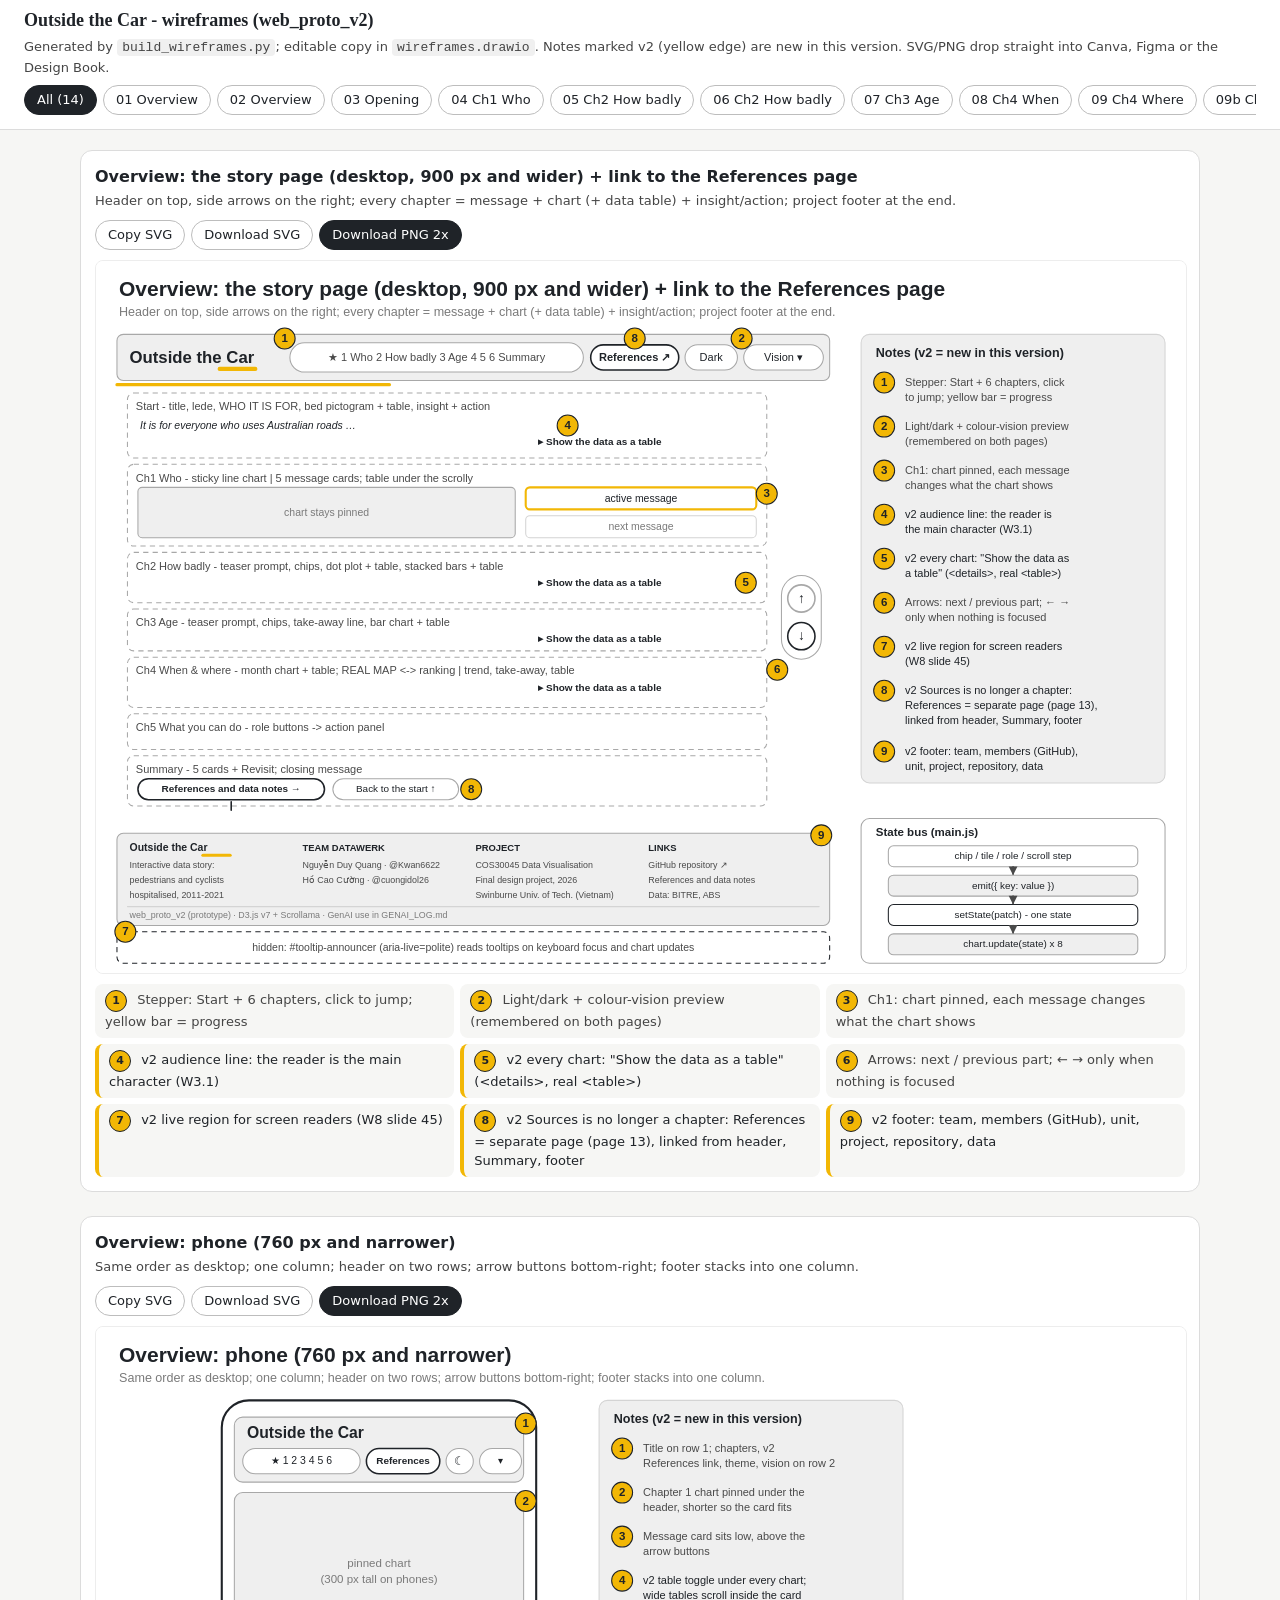
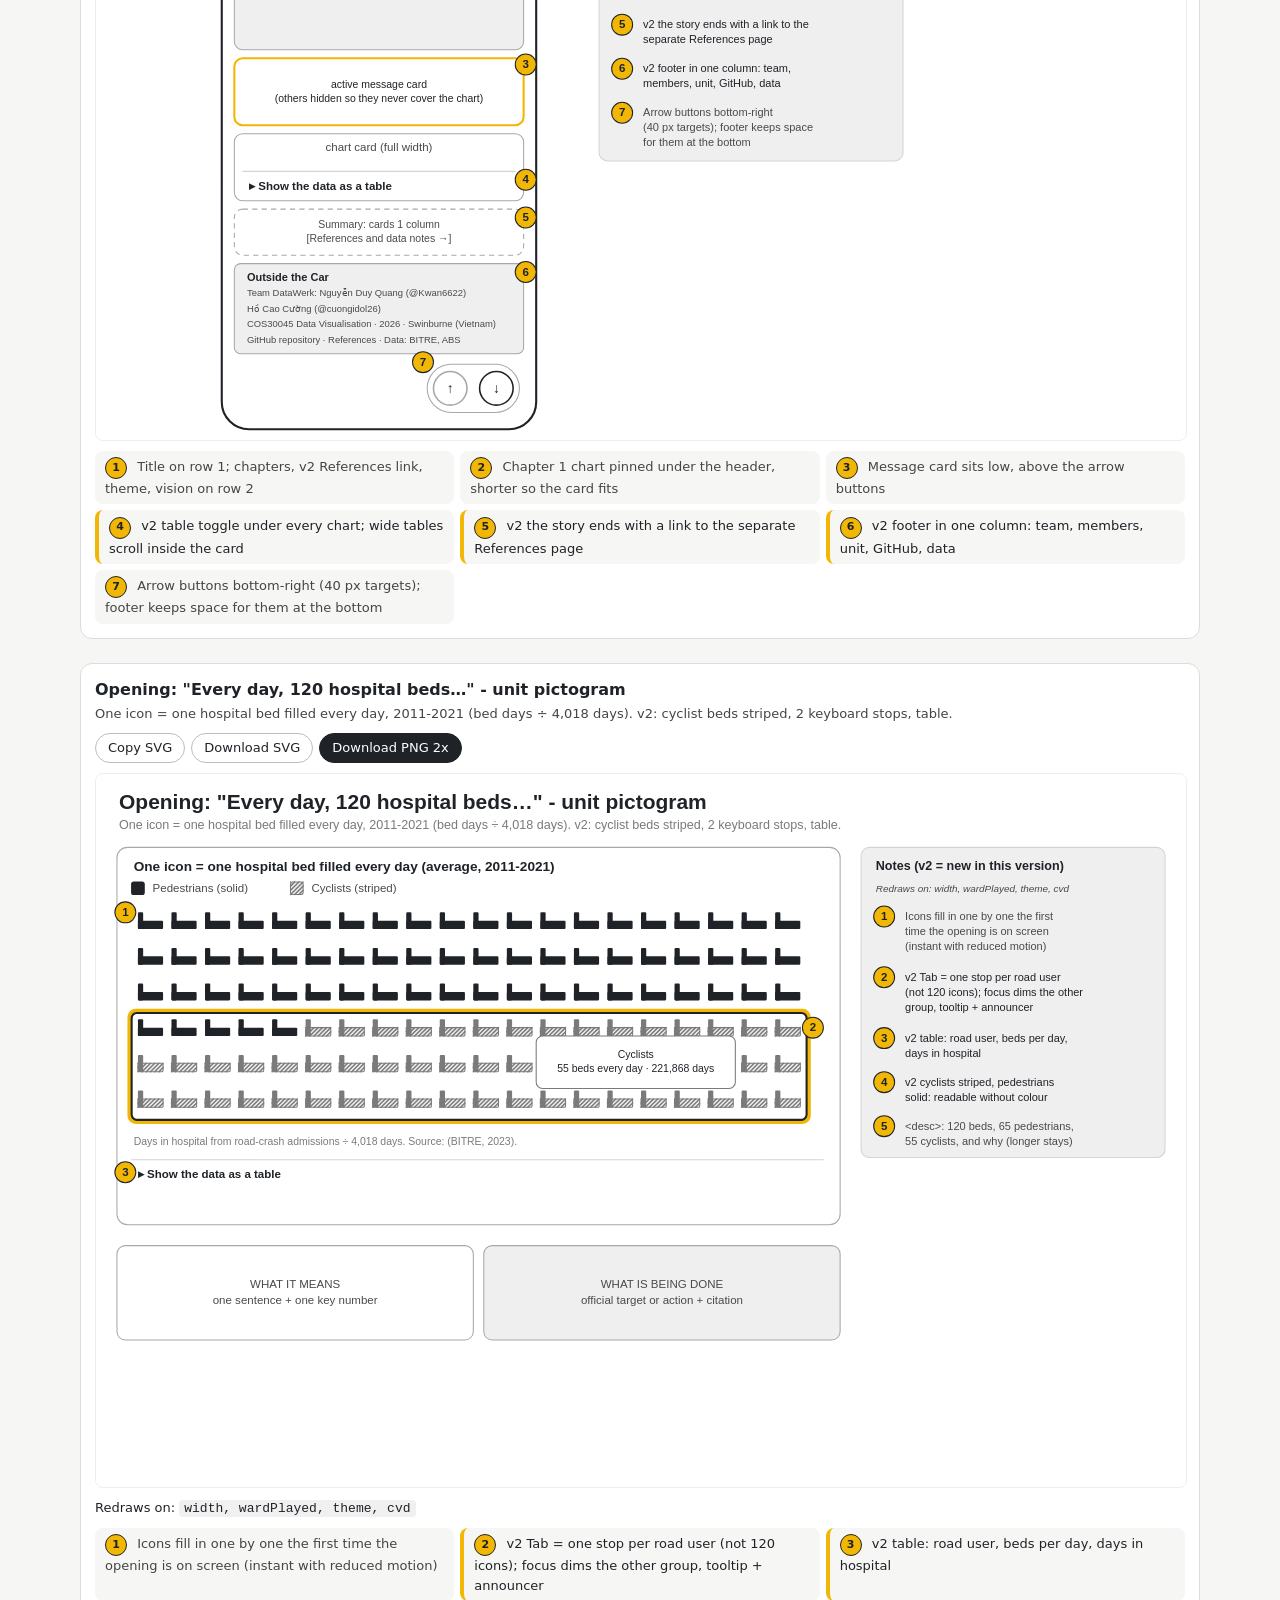
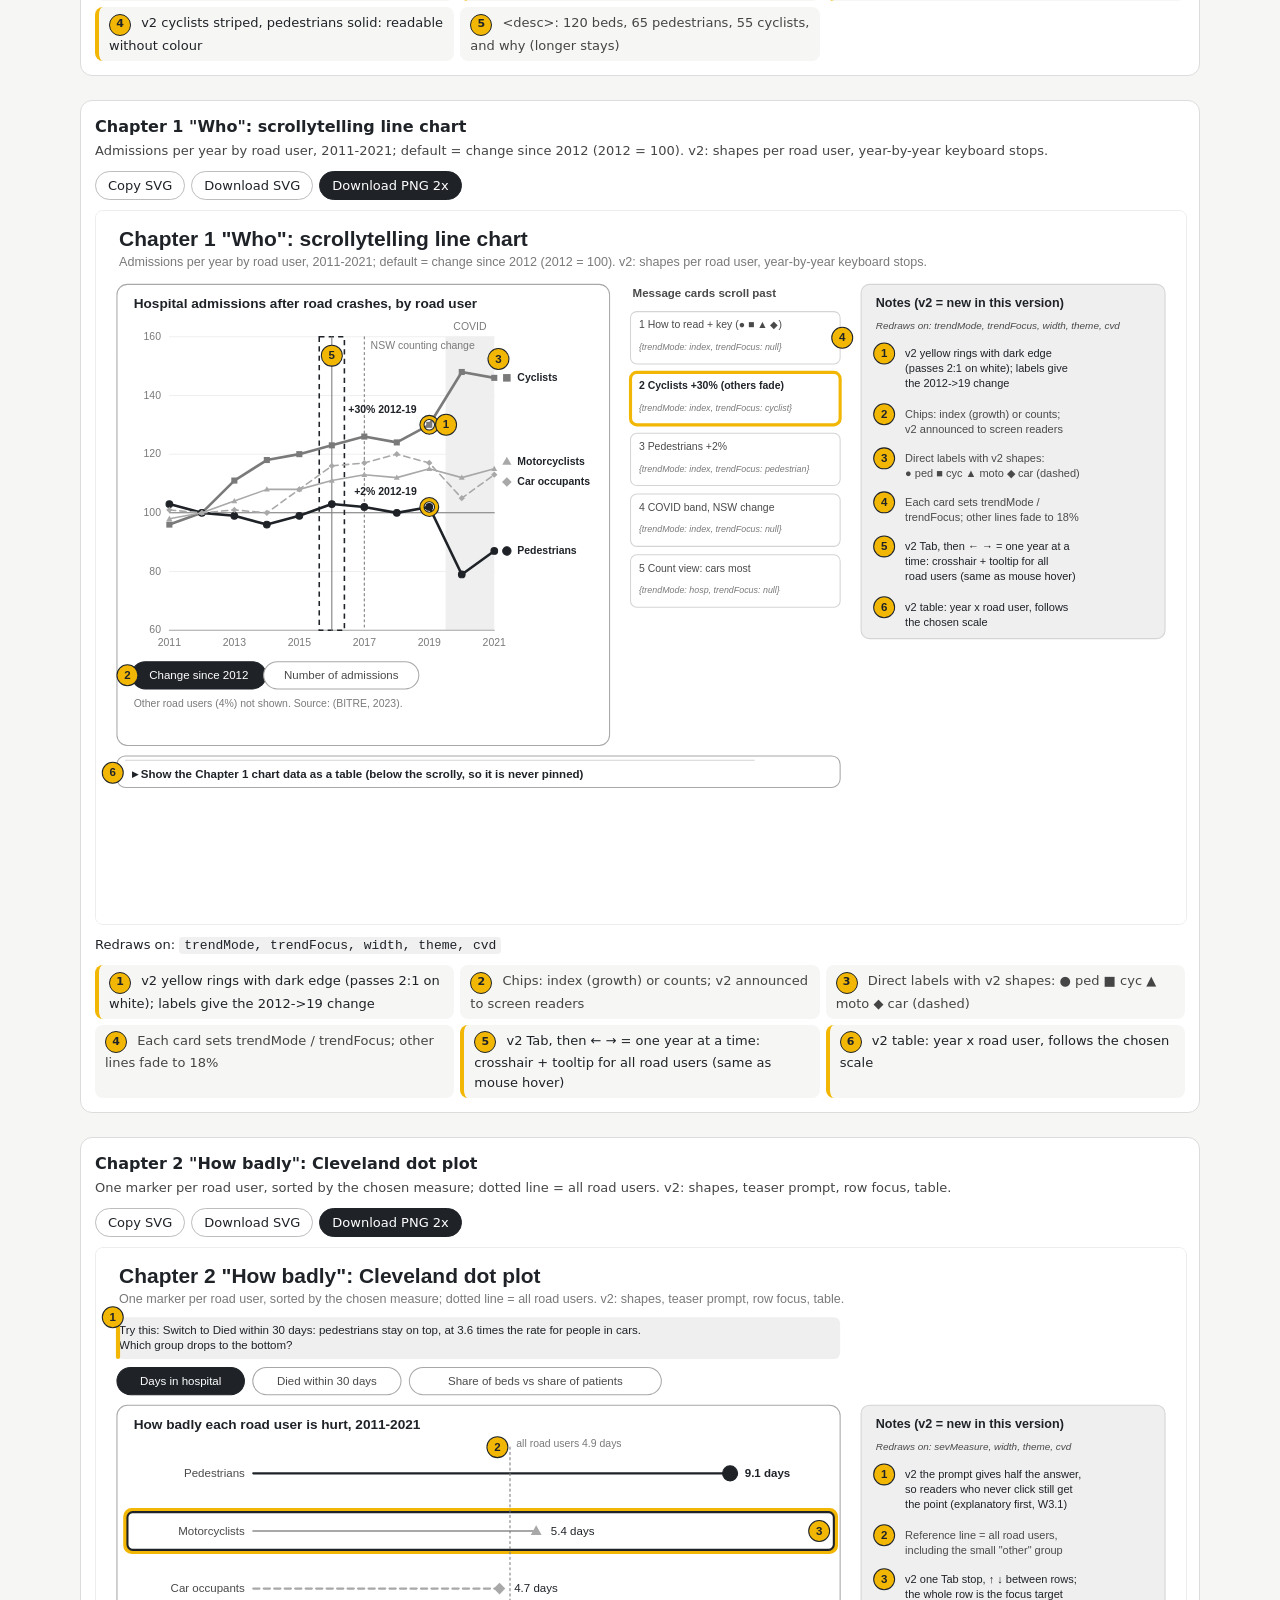
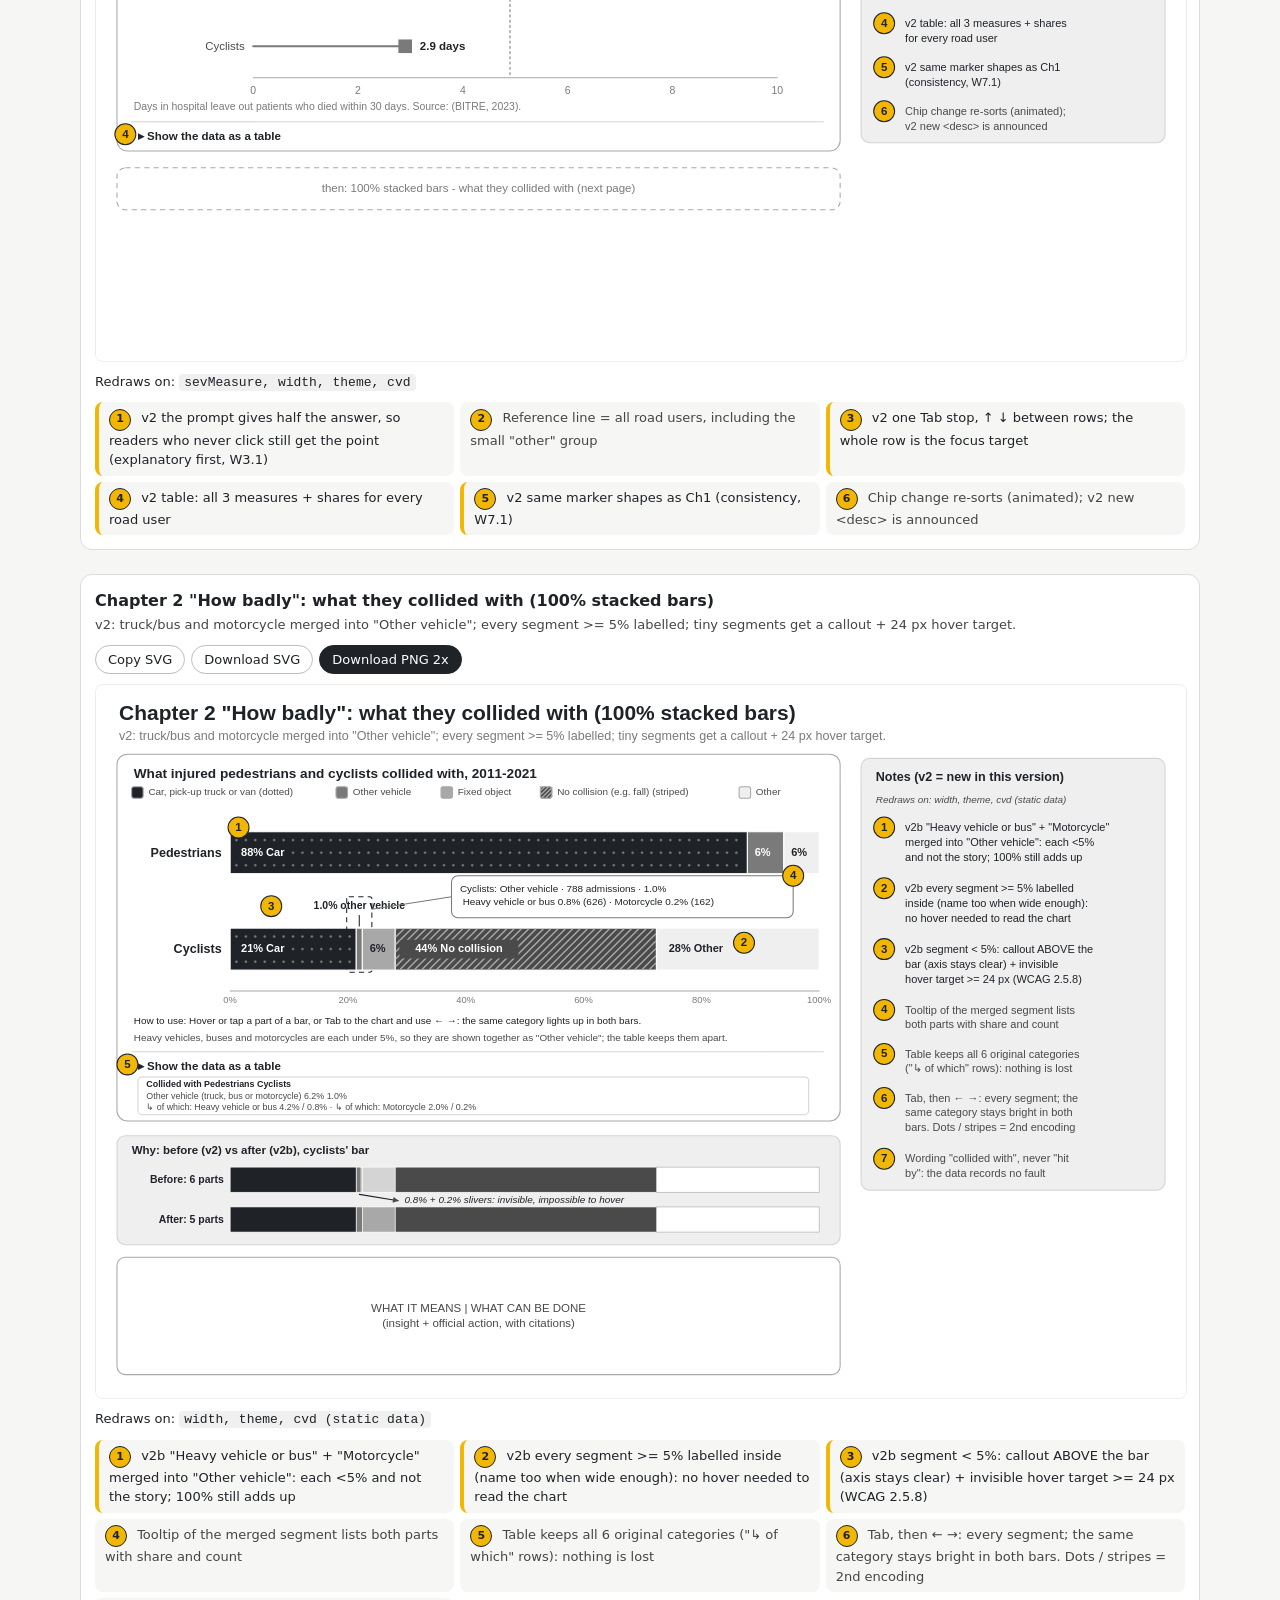
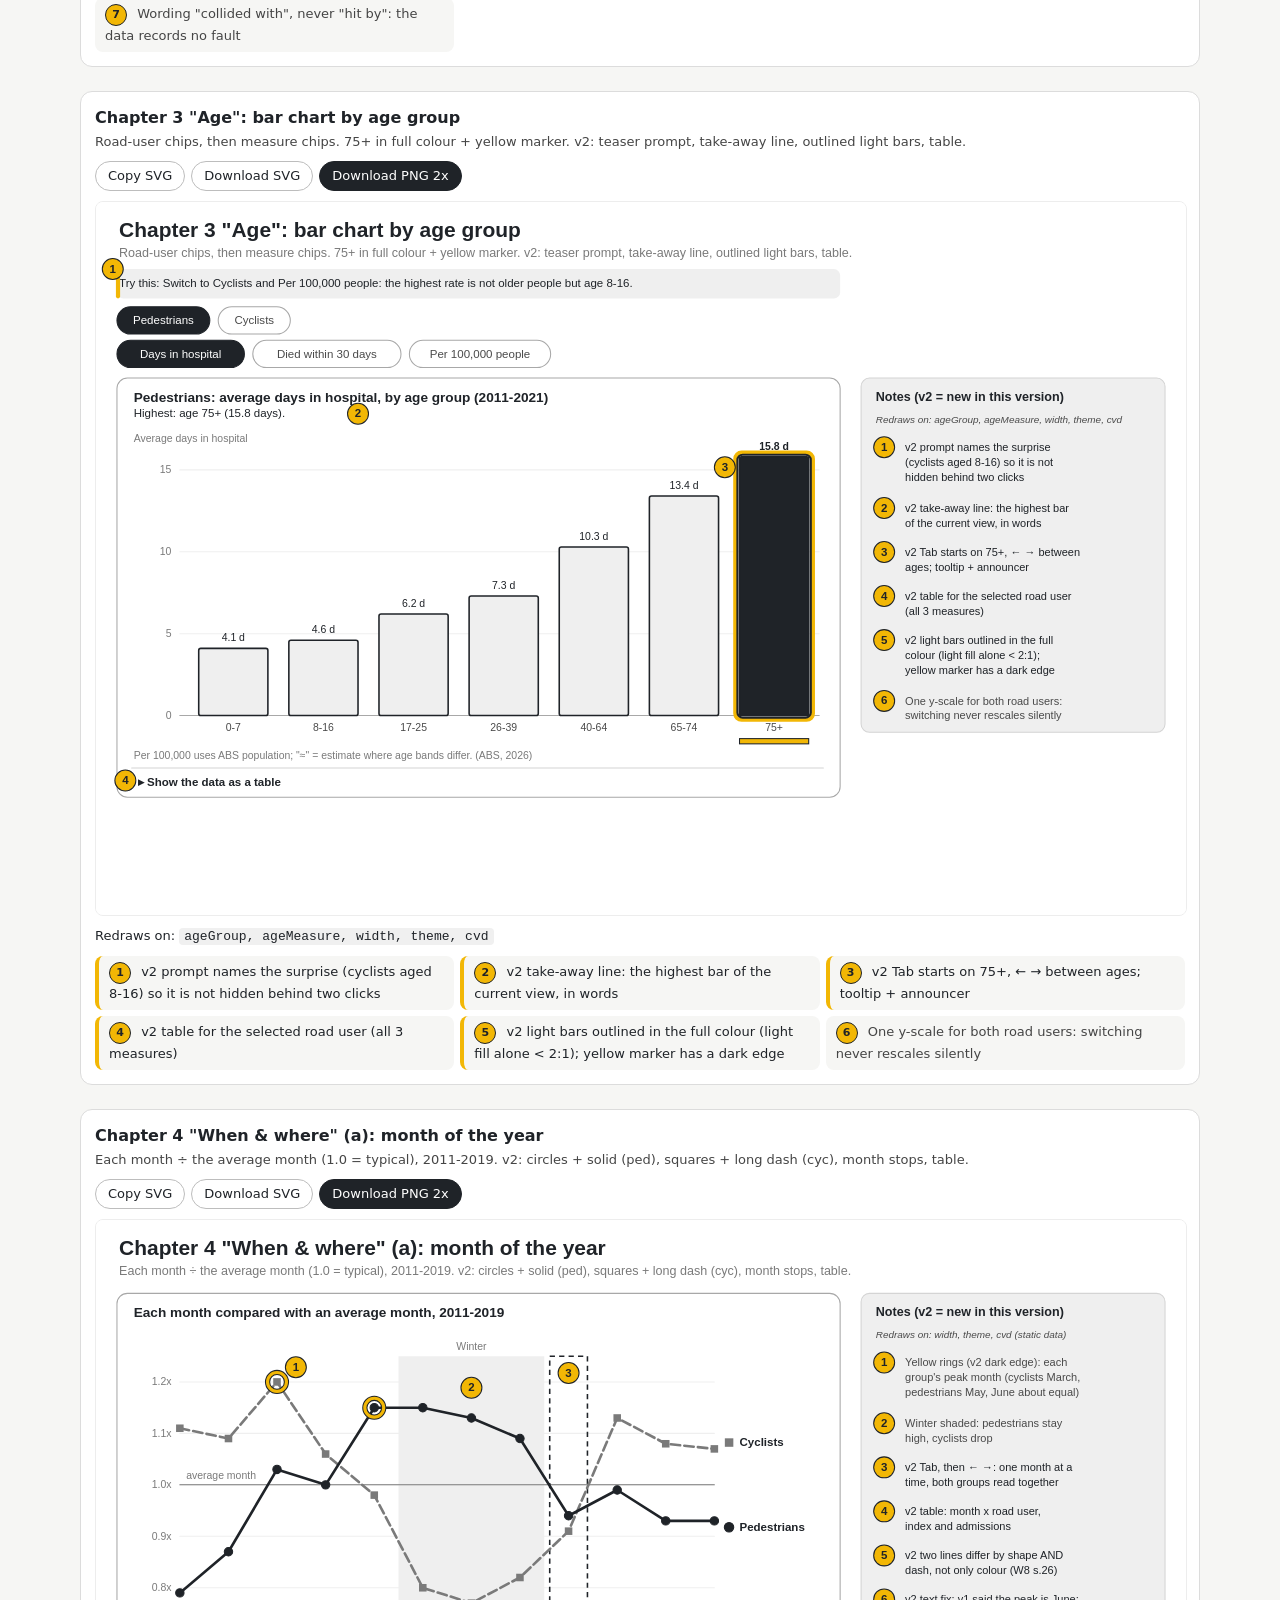
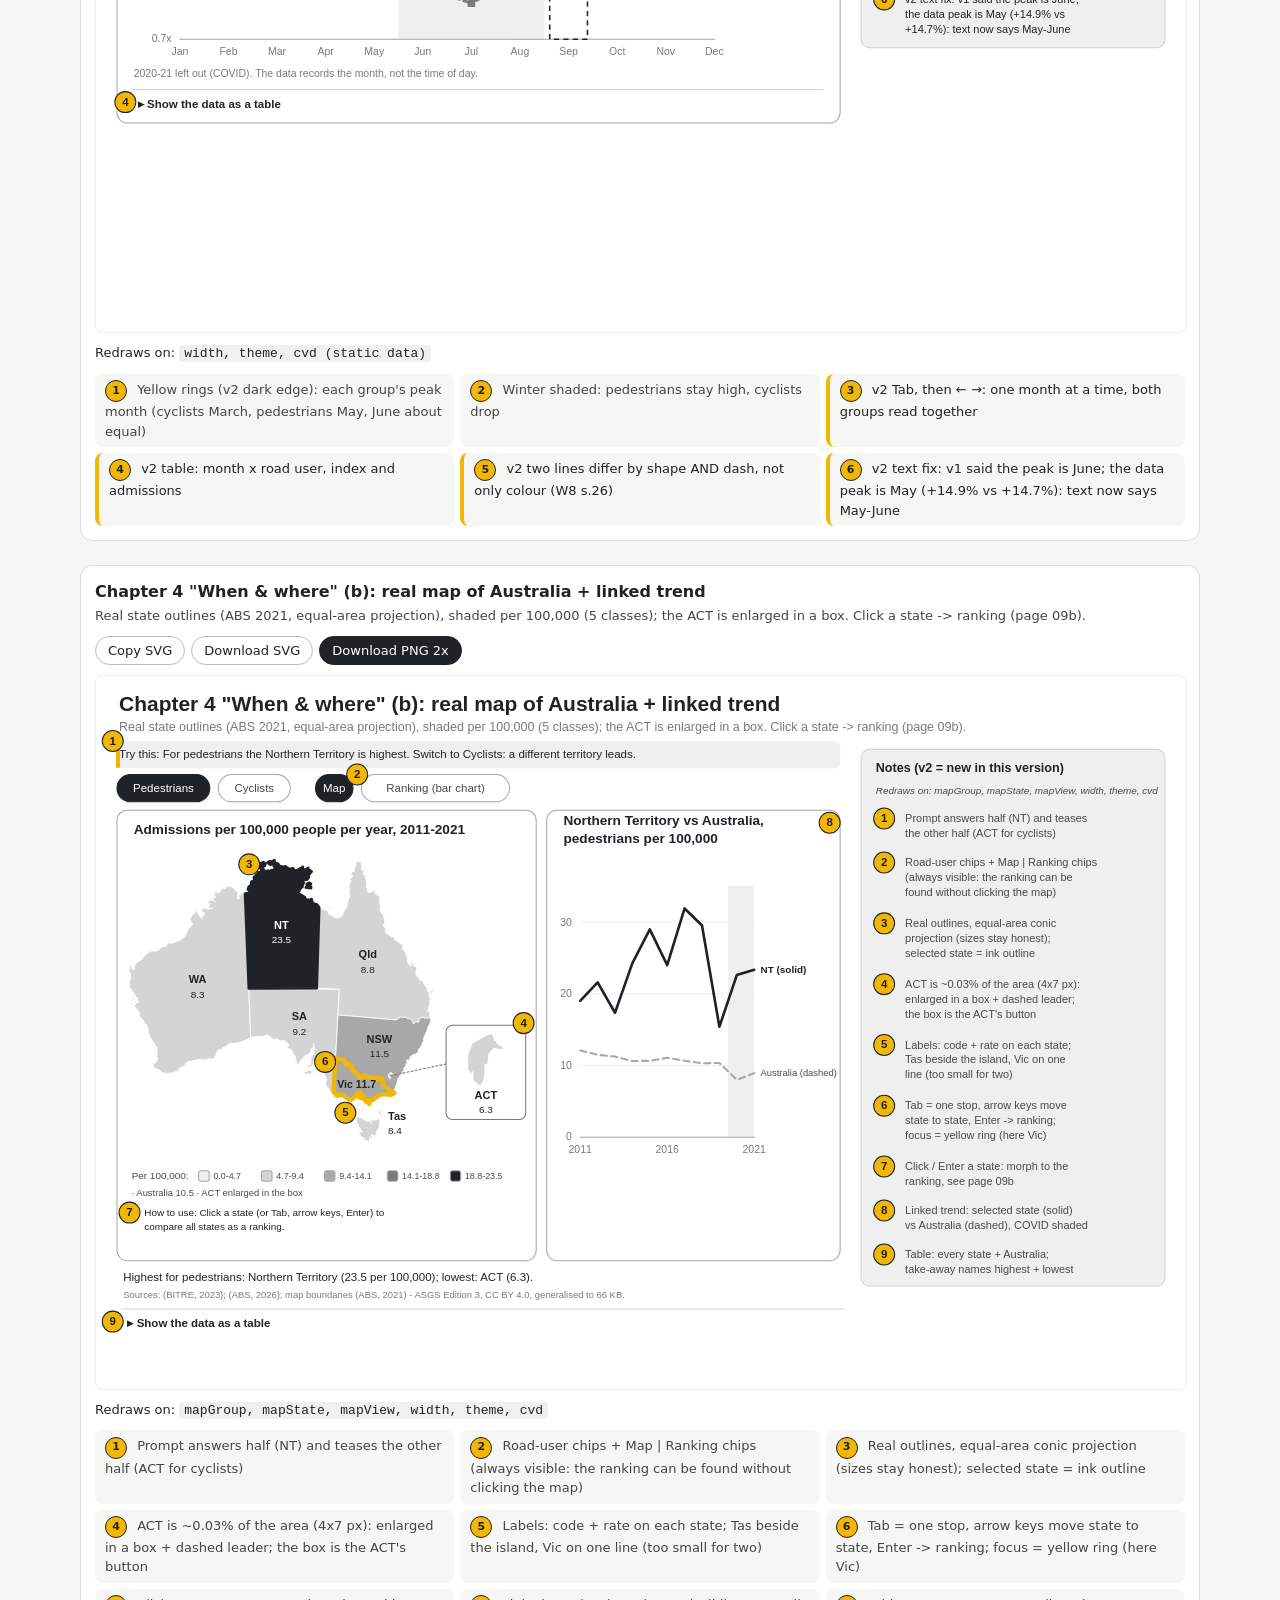
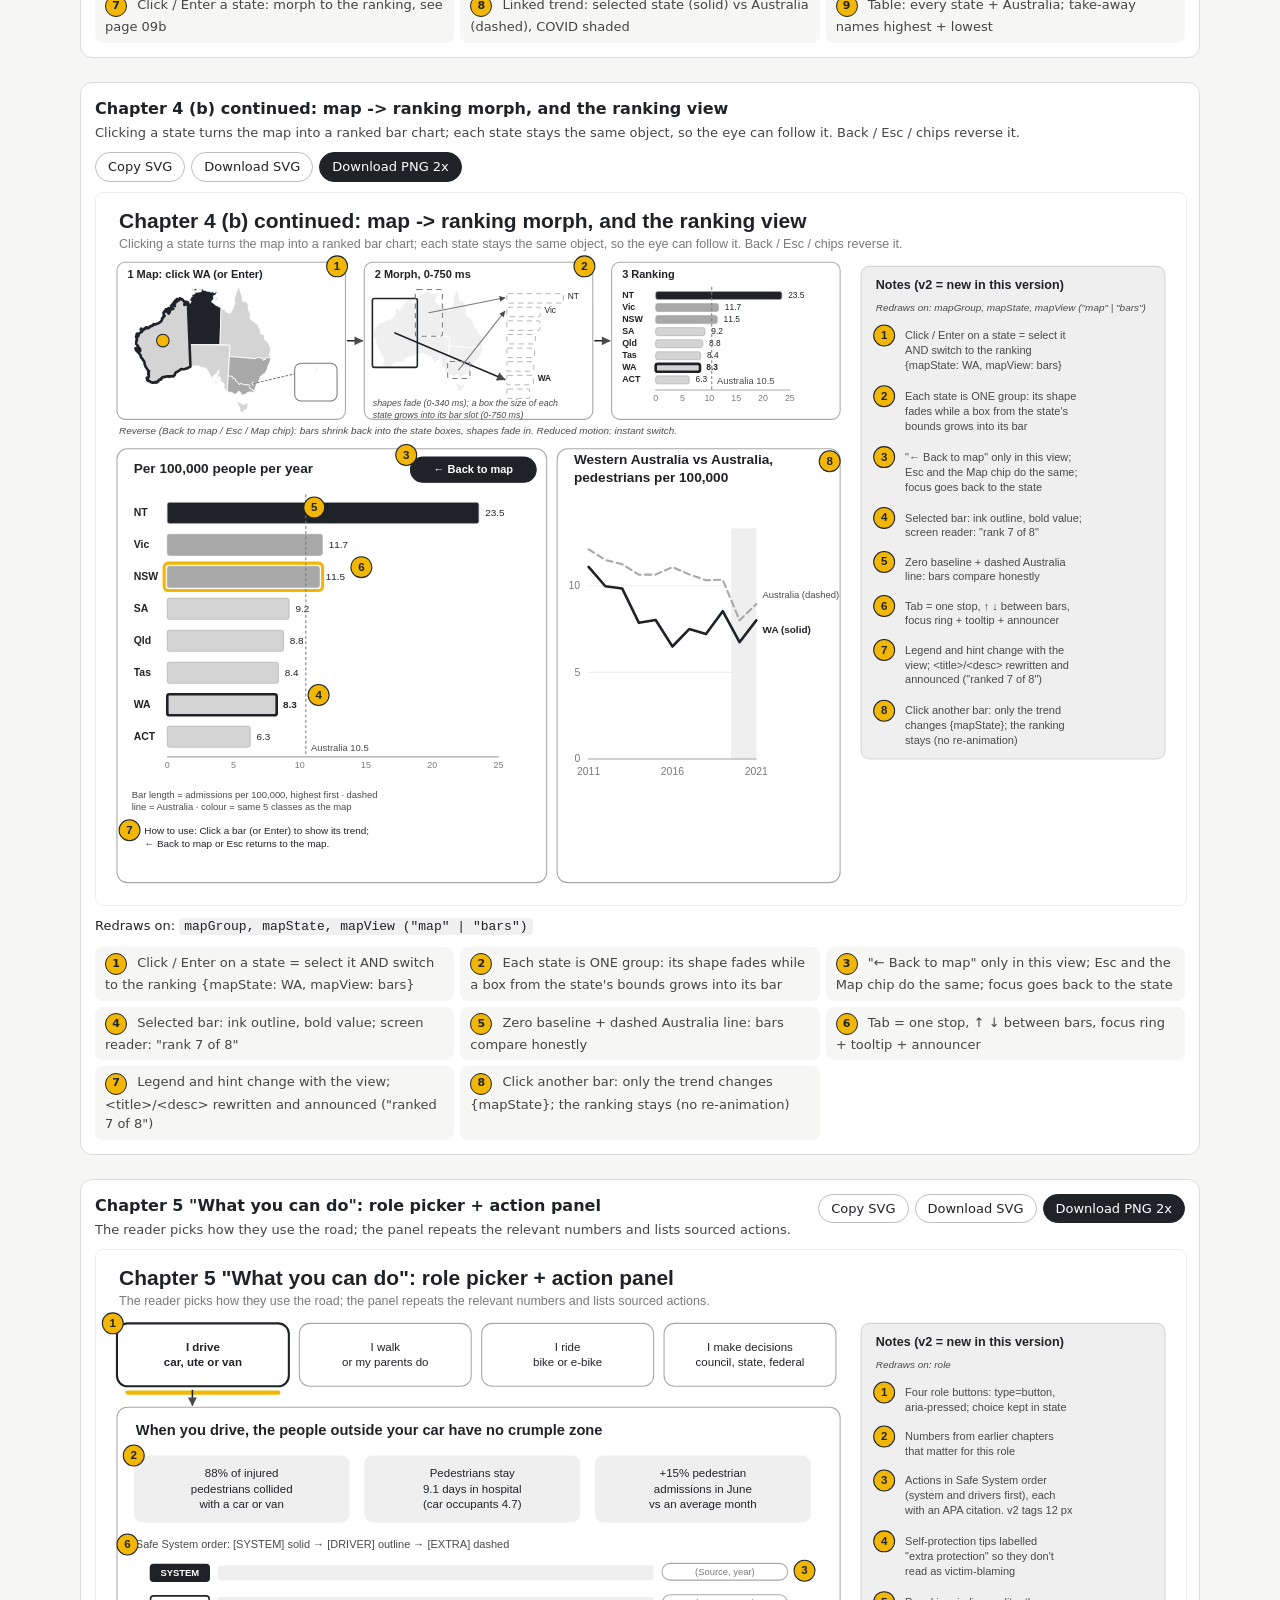
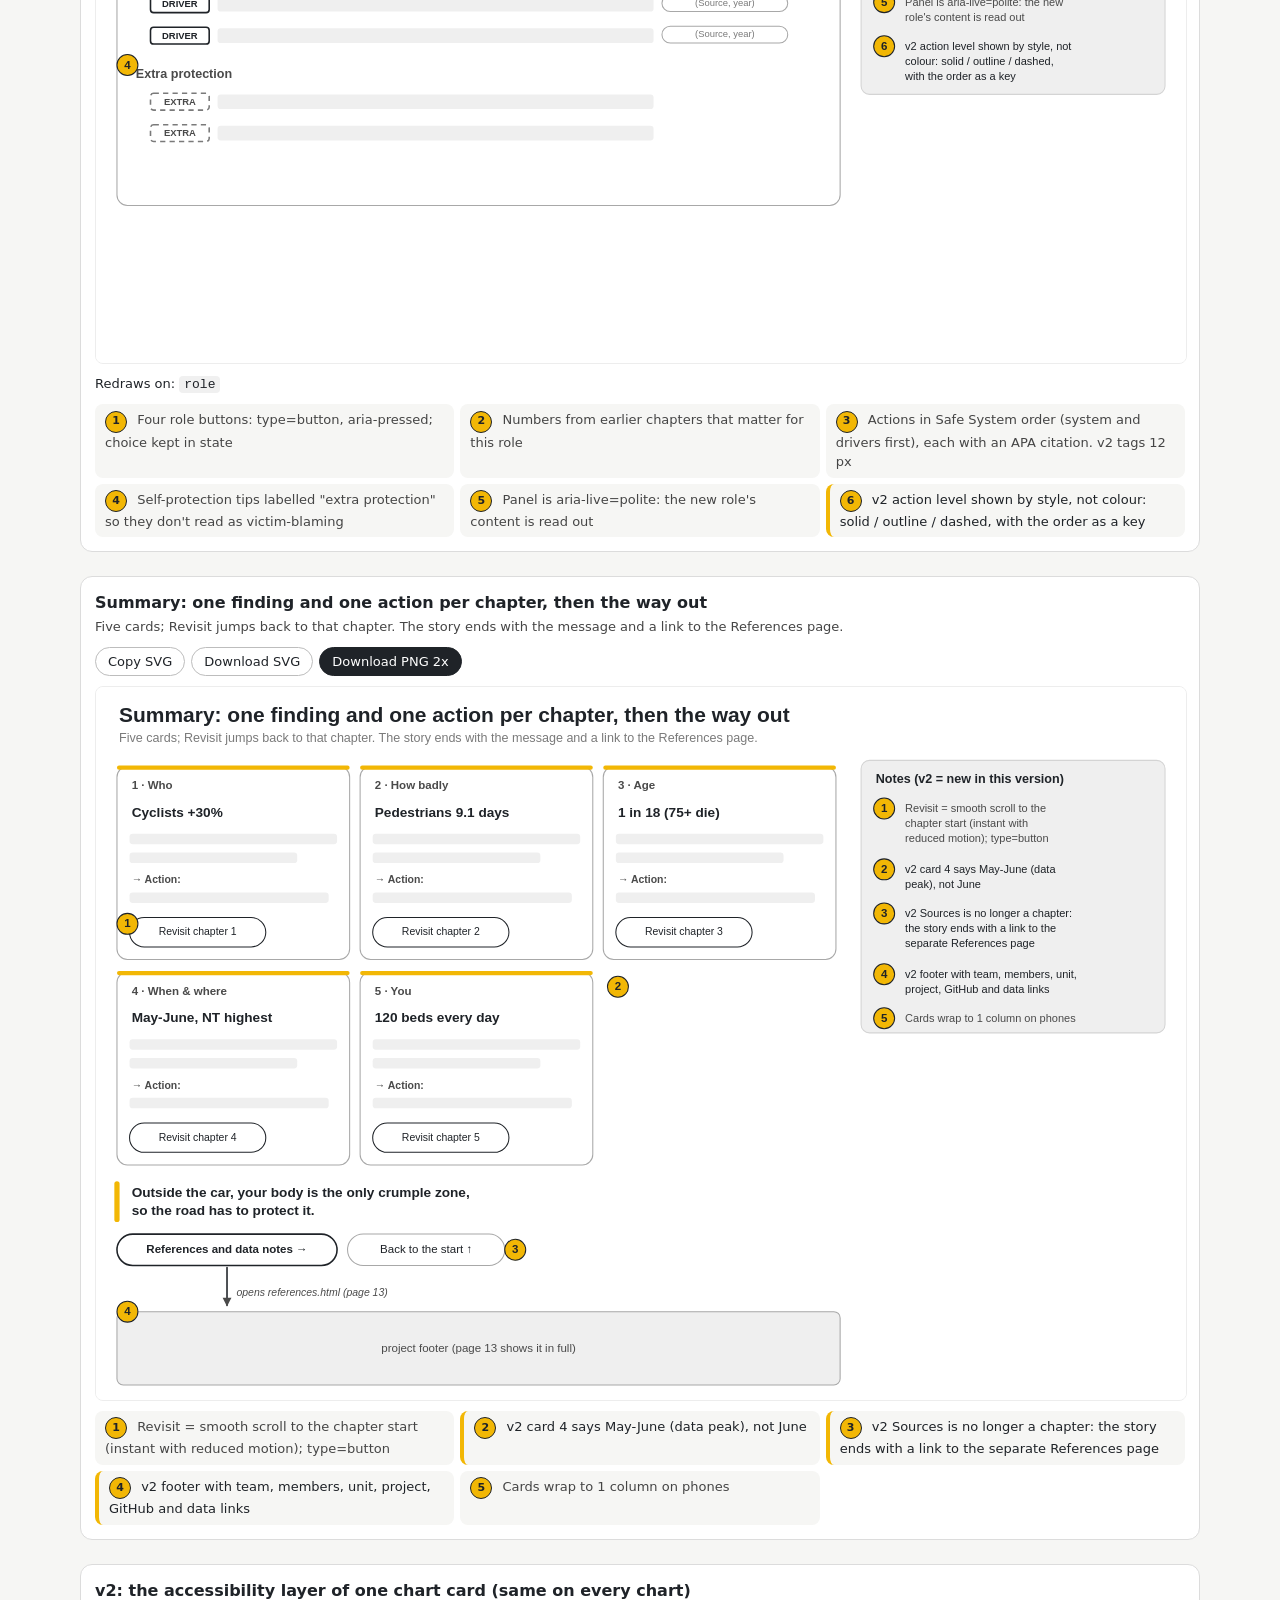
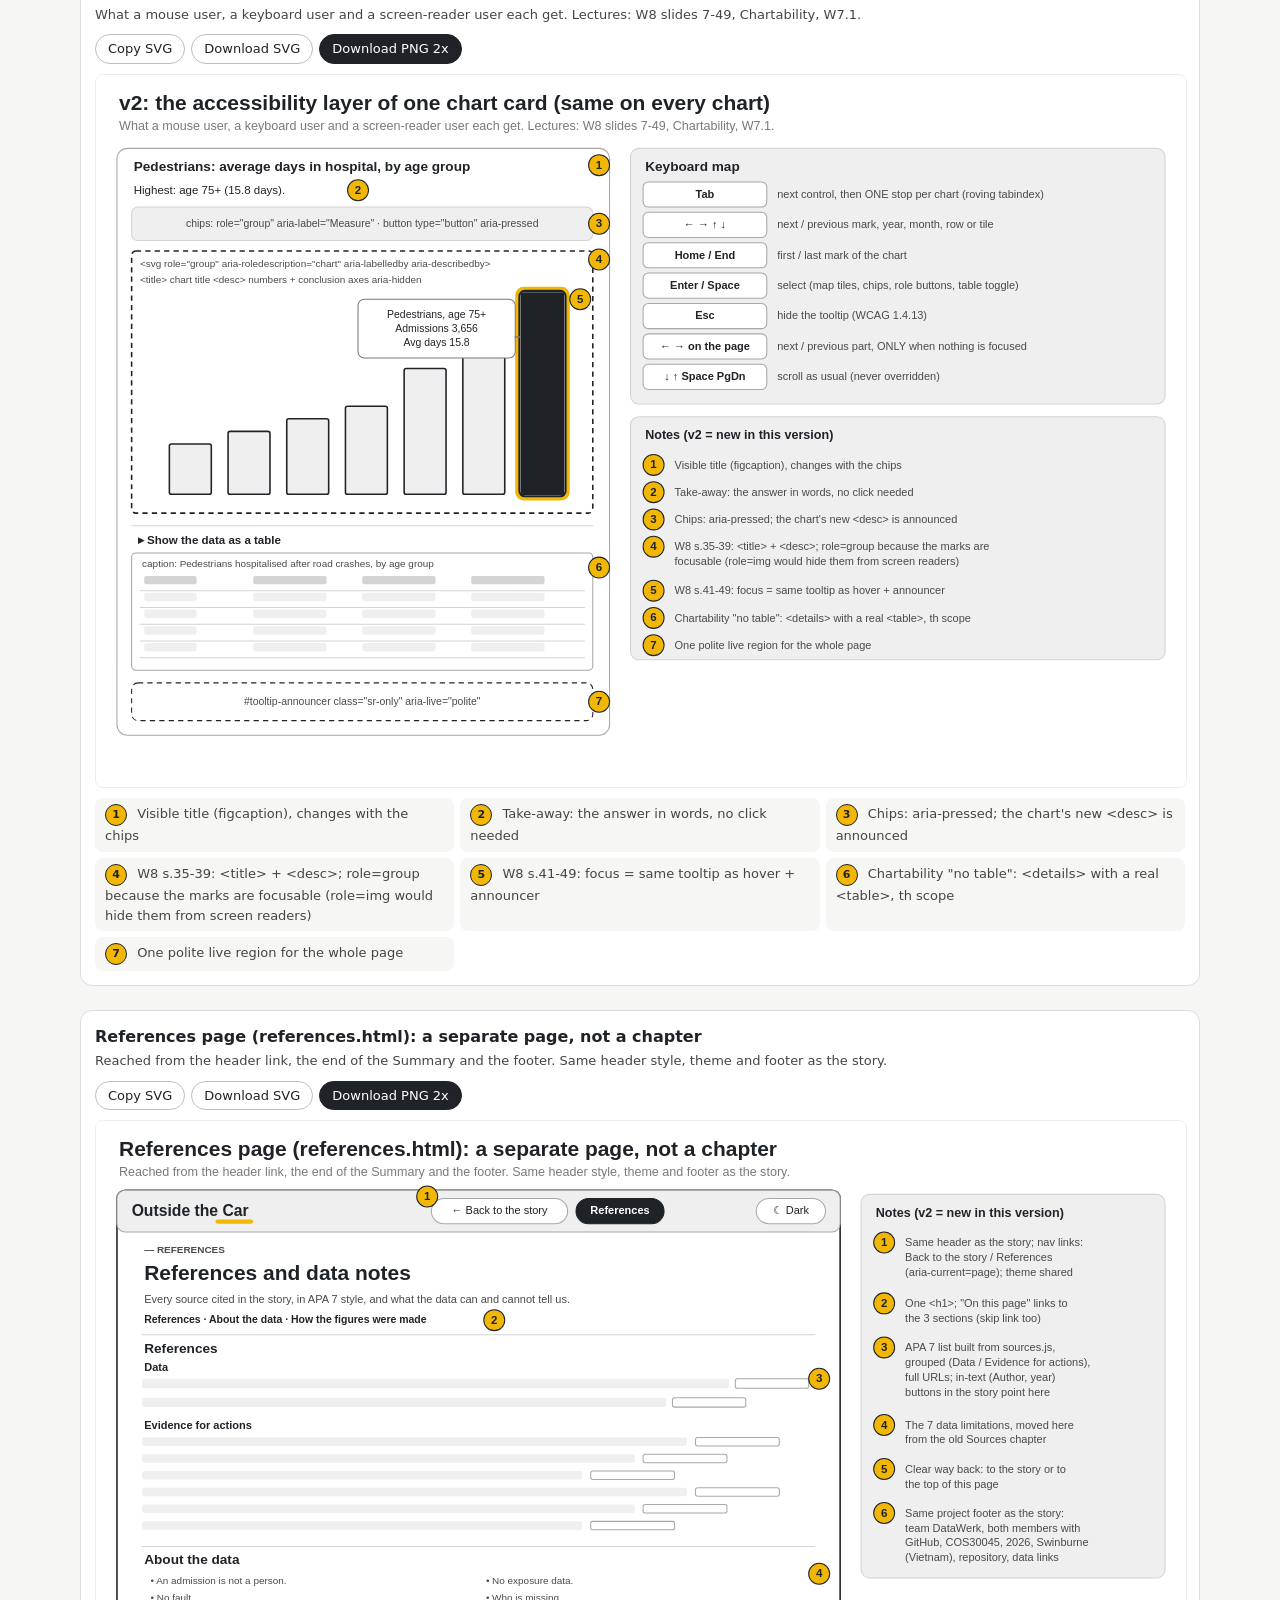
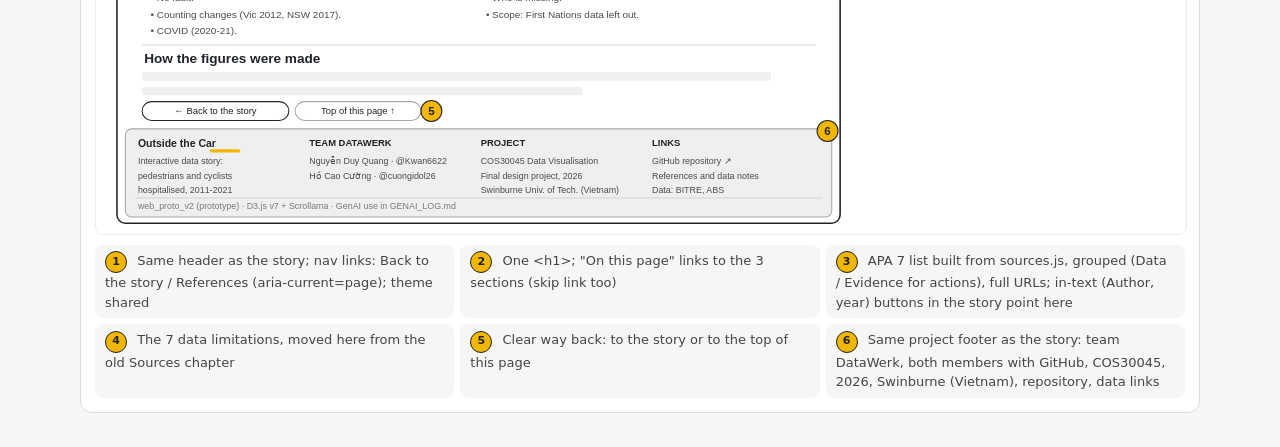
==== commit 30708f70: "test<wireframe>: Updated C2 & 4 wireframes" ====
--- a/docs/wireframes/web_proto_v2/index.html
+++ b/docs/wireframes/web_proto_v2/index.html
@@ -23,7 +23,7 @@
 </style></head>
 <body><header><h1>Outside the Car - wireframes (web_proto_v2)</h1>
 <p>Generated by <code>build_wireframes.py</code>; editable copy in <code>wireframes.drawio</code>. Notes marked v2 (yellow edge) are new in this version. SVG/PNG drop straight into Canva, Figma or the Design Book.</p>
-<div class="tabs" role="group" aria-label="Show wireframe"><button type="button" class="tab" data-f="all" aria-pressed="true">All (13)</button><button type="button" class="tab" data-f="0" aria-pressed="false">01 Overview</button><button type="button" class="tab" data-f="1" aria-pressed="false">02 Overview</button><button type="button" class="tab" data-f="2" aria-pressed="false">03 Opening</button><button type="button" class="tab" data-f="3" aria-pressed="false">04 Ch1 Who</button><button type="button" class="tab" data-f="4" aria-pressed="false">05 Ch2 How badly</button><button type="button" class="tab" data-f="5" aria-pressed="false">06 Ch2 How badly</button><button type="button" class="tab" data-f="6" aria-pressed="false">07 Ch3 Age</button><button type="button" class="tab" data-f="7" aria-pressed="false">08 Ch4 When</button><button type="button" class="tab" data-f="8" aria-pressed="false">09 Ch4 Where</button><button type="button" class="tab" data-f="9" aria-pressed="false">10 Ch5 What you can do</button><button type="button" class="tab" data-f="10" aria-pressed="false">11 Summary</button><button type="button" class="tab" data-f="11" aria-pressed="false">12 Accessibility layer</button><button type="button" class="tab" data-f="12" aria-pressed="false">13 References page</button></div></header>
+<div class="tabs" role="group" aria-label="Show wireframe"><button type="button" class="tab" data-f="all" aria-pressed="true">All (14)</button><button type="button" class="tab" data-f="0" aria-pressed="false">01 Overview</button><button type="button" class="tab" data-f="1" aria-pressed="false">02 Overview</button><button type="button" class="tab" data-f="2" aria-pressed="false">03 Opening</button><button type="button" class="tab" data-f="3" aria-pressed="false">04 Ch1 Who</button><button type="button" class="tab" data-f="4" aria-pressed="false">05 Ch2 How badly</button><button type="button" class="tab" data-f="5" aria-pressed="false">06 Ch2 How badly</button><button type="button" class="tab" data-f="6" aria-pressed="false">07 Ch3 Age</button><button type="button" class="tab" data-f="7" aria-pressed="false">08 Ch4 When</button><button type="button" class="tab" data-f="8" aria-pressed="false">09 Ch4 Where</button><button type="button" class="tab" data-f="9" aria-pressed="false">09b Ch4 Where</button><button type="button" class="tab" data-f="10" aria-pressed="false">10 Ch5 What you can do</button><button type="button" class="tab" data-f="11" aria-pressed="false">11 Summary</button><button type="button" class="tab" data-f="12" aria-pressed="false">12 Accessibility layer</button><button type="button" class="tab" data-f="13" aria-pressed="false">13 References page</button></div></header>
 <main><section class="card" data-i="0" aria-labelledby="h0">
 <div class="head"><div><h2 id="h0">Overview: the story page (desktop, 900 px and wider) + link to the References page</h2><p class="sub">Header on top, side arrows on the right; every chapter = message + chart (+ data table) + insight/action; project footer at the end.</p></div>
 <div class="btns"><button type="button" data-act="copy" data-i="0">Copy SVG</button>
@@ -62,7 +62,7 @@
 <rect x="30.0" y="332.0" width="610.0" height="40.0" rx="6" fill="#FFFFFF" stroke="#A8A8A8" stroke-width="1" stroke-dasharray="5 4"/>
 <text font-size="10.5" fill="#4A4A4A" text-anchor="start"><tspan x="38.0" y="348.5">Ch3 Age - teaser prompt, chips, take-away line, bar chart + table</tspan></text>
 <rect x="30.0" y="378.0" width="610.0" height="48.0" rx="6" fill="#FFFFFF" stroke="#A8A8A8" stroke-width="1" stroke-dasharray="5 4"/>
-<text font-size="10.5" fill="#4A4A4A" text-anchor="start"><tspan x="38.0" y="394.5">Ch4 When &amp; where - month chart + table; tile map | detail, take-away, table</tspan></text>
+<text font-size="10.5" fill="#4A4A4A" text-anchor="start"><tspan x="38.0" y="394.5">Ch4 When &amp; where - month chart + table; REAL MAP &lt;-&gt; ranking | trend, take-away, table</tspan></text>
 <rect x="30.0" y="432.0" width="610.0" height="34.0" rx="6" fill="#FFFFFF" stroke="#A8A8A8" stroke-width="1" stroke-dasharray="5 4"/>
 <text font-size="10.5" fill="#4A4A4A" text-anchor="start"><tspan x="38.0" y="448.5">Ch5 What you can do - role buttons -&gt; action panel</tspan></text>
 <rect x="30.0" y="472.0" width="610.0" height="48.0" rx="6" fill="#FFFFFF" stroke="#A8A8A8" stroke-width="1" stroke-dasharray="5 4"/>
@@ -1225,7 +1225,7 @@
 <text font-size="11" fill="#1F2328" text-anchor="middle" font-weight="bold"><tspan x="752.0" y="445.4">6</tspan></text>
 <text font-size="10.5" fill="#4A4A4A" text-anchor="start"><tspan x="772.0" y="445.5">Chip change re-sorts (animated);</tspan><tspan x="772.0" y="459.7">v2 new &lt;desc&gt; is announced</tspan></text>
 </svg></div><p class="watch">Redraws on: <code>sevMeasure, width, theme, cvd</code></p><ol class="notes"><li class="v2"><b>1</b> v2 the prompt gives half the answer, so readers who never click still get the point (explanatory first, W3.1)</li><li><b>2</b> Reference line = all road users, including the small "other" group</li><li class="v2"><b>3</b> v2 one Tab stop, ↑ ↓ between rows; the whole row is the focus target</li><li class="v2"><b>4</b> v2 table: all 3 measures + shares for every road user</li><li class="v2"><b>5</b> v2 same marker shapes as Ch1 (consistency, W7.1)</li><li><b>6</b> Chip change re-sorts (animated); v2 new &lt;desc&gt; is announced</li></ol></section><section class="card" data-i="5" aria-labelledby="h5">
-<div class="head"><div><h2 id="h5">Chapter 2 "How badly": what they collided with</h2><p class="sub">100% stacked bars, one per group; categories are not road users, so greys. v2: the two story categories also carry a pattern.</p></div>
+<div class="head"><div><h2 id="h5">Chapter 2 "How badly": what they collided with (100% stacked bars)</h2><p class="sub">v2: truck/bus and motorcycle merged into "Other vehicle"; every segment &gt;= 5% labelled; tiny segments get a callout + 24 px hover target.</p></div>
 <div class="btns"><button type="button" data-act="copy" data-i="5">Copy SVG</button>
 <button type="button" data-act="svg" data-i="5">Download SVG</button>
 <button type="button" data-act="png" data-i="5" class="primary">Download PNG 2x</button></div></div>
@@ -1233,319 +1233,367 @@
 <title id="wt5">06 Ch2 How badly - stacked bars</title>
 <defs><marker id="ah5" viewBox="0 0 10 10" refX="8" refY="5" markerWidth="7" markerHeight="7" orient="auto"><path d="M1 1L9 5L1 9z" fill="#4A4A4A"/></marker></defs>
 <rect width="1040" height="680" fill="#FFFFFF"/>
-<text font-size="20" fill="#1F2328" text-anchor="start" font-weight="bold"><tspan x="22.0" y="33.1">Chapter 2 "How badly": what they collided with</tspan></text>
-<text font-size="12" fill="#7A7A7A" text-anchor="start"><tspan x="22.0" y="52.7">100% stacked bars, one per group; categories are not road users, so greys. v2: the two story categories also carry a pattern.</tspan></text>
-<rect x="20.0" y="70.0" width="690.0" height="320.0" rx="10" fill="#FFFFFF" stroke="#A8A8A8" stroke-width="1"/>
-<text font-size="13" fill="#1F2328" text-anchor="start" font-weight="bold"><tspan x="36.0" y="93.0">What injured pedestrians and cyclists collided with, 2011-2021</tspan></text>
-<text font-size="12" fill="#1F2328" text-anchor="end" font-weight="bold"><tspan x="122.0" y="141.7">Pedestrians</tspan></text>
-<rect x="130.0" y="120.0" width="483.0" height="36.0" rx="0" fill="#1F2328" stroke="#FFFFFF" stroke-width="1"/>
-<circle cx="136.0" cy="128.0" r="1" fill="#7A7A7A" stroke="#7A7A7A" stroke-width="0.5"/>
-<circle cx="136.0" cy="138.0" r="1" fill="#7A7A7A" stroke="#7A7A7A" stroke-width="0.5"/>
-<circle cx="136.0" cy="148.0" r="1" fill="#7A7A7A" stroke="#7A7A7A" stroke-width="0.5"/>
-<circle cx="145.0" cy="128.0" r="1" fill="#7A7A7A" stroke="#7A7A7A" stroke-width="0.5"/>
-<circle cx="145.0" cy="138.0" r="1" fill="#7A7A7A" stroke="#7A7A7A" stroke-width="0.5"/>
-<circle cx="145.0" cy="148.0" r="1" fill="#7A7A7A" stroke="#7A7A7A" stroke-width="0.5"/>
-<circle cx="154.0" cy="128.0" r="1" fill="#7A7A7A" stroke="#7A7A7A" stroke-width="0.5"/>
-<circle cx="154.0" cy="138.0" r="1" fill="#7A7A7A" stroke="#7A7A7A" stroke-width="0.5"/>
-<circle cx="154.0" cy="148.0" r="1" fill="#7A7A7A" stroke="#7A7A7A" stroke-width="0.5"/>
-<circle cx="163.0" cy="128.0" r="1" fill="#7A7A7A" stroke="#7A7A7A" stroke-width="0.5"/>
-<circle cx="163.0" cy="138.0" r="1" fill="#7A7A7A" stroke="#7A7A7A" stroke-width="0.5"/>
-<circle cx="163.0" cy="148.0" r="1" fill="#7A7A7A" stroke="#7A7A7A" stroke-width="0.5"/>
-<circle cx="172.0" cy="128.0" r="1" fill="#7A7A7A" stroke="#7A7A7A" stroke-width="0.5"/>
-<circle cx="172.0" cy="138.0" r="1" fill="#7A7A7A" stroke="#7A7A7A" stroke-width="0.5"/>
-<circle cx="172.0" cy="148.0" r="1" fill="#7A7A7A" stroke="#7A7A7A" stroke-width="0.5"/>
-<circle cx="181.0" cy="128.0" r="1" fill="#7A7A7A" stroke="#7A7A7A" stroke-width="0.5"/>
-<circle cx="181.0" cy="138.0" r="1" fill="#7A7A7A" stroke="#7A7A7A" stroke-width="0.5"/>
-<circle cx="181.0" cy="148.0" r="1" fill="#7A7A7A" stroke="#7A7A7A" stroke-width="0.5"/>
-<circle cx="190.0" cy="128.0" r="1" fill="#7A7A7A" stroke="#7A7A7A" stroke-width="0.5"/>
-<circle cx="190.0" cy="138.0" r="1" fill="#7A7A7A" stroke="#7A7A7A" stroke-width="0.5"/>
-<circle cx="190.0" cy="148.0" r="1" fill="#7A7A7A" stroke="#7A7A7A" stroke-width="0.5"/>
-<circle cx="199.0" cy="128.0" r="1" fill="#7A7A7A" stroke="#7A7A7A" stroke-width="0.5"/>
-<circle cx="199.0" cy="138.0" r="1" fill="#7A7A7A" stroke="#7A7A7A" stroke-width="0.5"/>
-<circle cx="199.0" cy="148.0" r="1" fill="#7A7A7A" stroke="#7A7A7A" stroke-width="0.5"/>
-<circle cx="208.0" cy="128.0" r="1" fill="#7A7A7A" stroke="#7A7A7A" stroke-width="0.5"/>
-<circle cx="208.0" cy="138.0" r="1" fill="#7A7A7A" stroke="#7A7A7A" stroke-width="0.5"/>
-<circle cx="208.0" cy="148.0" r="1" fill="#7A7A7A" stroke="#7A7A7A" stroke-width="0.5"/>
-<circle cx="217.0" cy="128.0" r="1" fill="#7A7A7A" stroke="#7A7A7A" stroke-width="0.5"/>
-<circle cx="217.0" cy="138.0" r="1" fill="#7A7A7A" stroke="#7A7A7A" stroke-width="0.5"/>
-<circle cx="217.0" cy="148.0" r="1" fill="#7A7A7A" stroke="#7A7A7A" stroke-width="0.5"/>
-<circle cx="226.0" cy="128.0" r="1" fill="#7A7A7A" stroke="#7A7A7A" stroke-width="0.5"/>
-<circle cx="226.0" cy="138.0" r="1" fill="#7A7A7A" stroke="#7A7A7A" stroke-width="0.5"/>
-<circle cx="226.0" cy="148.0" r="1" fill="#7A7A7A" stroke="#7A7A7A" stroke-width="0.5"/>
-<circle cx="235.0" cy="128.0" r="1" fill="#7A7A7A" stroke="#7A7A7A" stroke-width="0.5"/>
-<circle cx="235.0" cy="138.0" r="1" fill="#7A7A7A" stroke="#7A7A7A" stroke-width="0.5"/>
-<circle cx="235.0" cy="148.0" r="1" fill="#7A7A7A" stroke="#7A7A7A" stroke-width="0.5"/>
-<circle cx="244.0" cy="128.0" r="1" fill="#7A7A7A" stroke="#7A7A7A" stroke-width="0.5"/>
-<circle cx="244.0" cy="138.0" r="1" fill="#7A7A7A" stroke="#7A7A7A" stroke-width="0.5"/>
-<circle cx="244.0" cy="148.0" r="1" fill="#7A7A7A" stroke="#7A7A7A" stroke-width="0.5"/>
-<circle cx="253.0" cy="128.0" r="1" fill="#7A7A7A" stroke="#7A7A7A" stroke-width="0.5"/>
-<circle cx="253.0" cy="138.0" r="1" fill="#7A7A7A" stroke="#7A7A7A" stroke-width="0.5"/>
-<circle cx="253.0" cy="148.0" r="1" fill="#7A7A7A" stroke="#7A7A7A" stroke-width="0.5"/>
-<circle cx="262.0" cy="128.0" r="1" fill="#7A7A7A" stroke="#7A7A7A" stroke-width="0.5"/>
-<circle cx="262.0" cy="138.0" r="1" fill="#7A7A7A" stroke="#7A7A7A" stroke-width="0.5"/>
-<circle cx="262.0" cy="148.0" r="1" fill="#7A7A7A" stroke="#7A7A7A" stroke-width="0.5"/>
-<circle cx="271.0" cy="128.0" r="1" fill="#7A7A7A" stroke="#7A7A7A" stroke-width="0.5"/>
-<circle cx="271.0" cy="138.0" r="1" fill="#7A7A7A" stroke="#7A7A7A" stroke-width="0.5"/>
-<circle cx="271.0" cy="148.0" r="1" fill="#7A7A7A" stroke="#7A7A7A" stroke-width="0.5"/>
-<circle cx="280.0" cy="128.0" r="1" fill="#7A7A7A" stroke="#7A7A7A" stroke-width="0.5"/>
-<circle cx="280.0" cy="138.0" r="1" fill="#7A7A7A" stroke="#7A7A7A" stroke-width="0.5"/>
-<circle cx="280.0" cy="148.0" r="1" fill="#7A7A7A" stroke="#7A7A7A" stroke-width="0.5"/>
-<circle cx="289.0" cy="128.0" r="1" fill="#7A7A7A" stroke="#7A7A7A" stroke-width="0.5"/>
-<circle cx="289.0" cy="138.0" r="1" fill="#7A7A7A" stroke="#7A7A7A" stroke-width="0.5"/>
-<circle cx="289.0" cy="148.0" r="1" fill="#7A7A7A" stroke="#7A7A7A" stroke-width="0.5"/>
-<circle cx="298.0" cy="128.0" r="1" fill="#7A7A7A" stroke="#7A7A7A" stroke-width="0.5"/>
-<circle cx="298.0" cy="138.0" r="1" fill="#7A7A7A" stroke="#7A7A7A" stroke-width="0.5"/>
-<circle cx="298.0" cy="148.0" r="1" fill="#7A7A7A" stroke="#7A7A7A" stroke-width="0.5"/>
-<circle cx="307.0" cy="128.0" r="1" fill="#7A7A7A" stroke="#7A7A7A" stroke-width="0.5"/>
-<circle cx="307.0" cy="138.0" r="1" fill="#7A7A7A" stroke="#7A7A7A" stroke-width="0.5"/>
-<circle cx="307.0" cy="148.0" r="1" fill="#7A7A7A" stroke="#7A7A7A" stroke-width="0.5"/>
-<circle cx="316.0" cy="128.0" r="1" fill="#7A7A7A" stroke="#7A7A7A" stroke-width="0.5"/>
-<circle cx="316.0" cy="138.0" r="1" fill="#7A7A7A" stroke="#7A7A7A" stroke-width="0.5"/>
-<circle cx="316.0" cy="148.0" r="1" fill="#7A7A7A" stroke="#7A7A7A" stroke-width="0.5"/>
-<circle cx="325.0" cy="128.0" r="1" fill="#7A7A7A" stroke="#7A7A7A" stroke-width="0.5"/>
-<circle cx="325.0" cy="138.0" r="1" fill="#7A7A7A" stroke="#7A7A7A" stroke-width="0.5"/>
-<circle cx="325.0" cy="148.0" r="1" fill="#7A7A7A" stroke="#7A7A7A" stroke-width="0.5"/>
-<circle cx="334.0" cy="128.0" r="1" fill="#7A7A7A" stroke="#7A7A7A" stroke-width="0.5"/>
-<circle cx="334.0" cy="138.0" r="1" fill="#7A7A7A" stroke="#7A7A7A" stroke-width="0.5"/>
-<circle cx="334.0" cy="148.0" r="1" fill="#7A7A7A" stroke="#7A7A7A" stroke-width="0.5"/>
-<circle cx="343.0" cy="128.0" r="1" fill="#7A7A7A" stroke="#7A7A7A" stroke-width="0.5"/>
-<circle cx="343.0" cy="138.0" r="1" fill="#7A7A7A" stroke="#7A7A7A" stroke-width="0.5"/>
-<circle cx="343.0" cy="148.0" r="1" fill="#7A7A7A" stroke="#7A7A7A" stroke-width="0.5"/>
-<circle cx="352.0" cy="128.0" r="1" fill="#7A7A7A" stroke="#7A7A7A" stroke-width="0.5"/>
-<circle cx="352.0" cy="138.0" r="1" fill="#7A7A7A" stroke="#7A7A7A" stroke-width="0.5"/>
-<circle cx="352.0" cy="148.0" r="1" fill="#7A7A7A" stroke="#7A7A7A" stroke-width="0.5"/>
-<circle cx="361.0" cy="128.0" r="1" fill="#7A7A7A" stroke="#7A7A7A" stroke-width="0.5"/>
-<circle cx="361.0" cy="138.0" r="1" fill="#7A7A7A" stroke="#7A7A7A" stroke-width="0.5"/>
-<circle cx="361.0" cy="148.0" r="1" fill="#7A7A7A" stroke="#7A7A7A" stroke-width="0.5"/>
-<circle cx="370.0" cy="128.0" r="1" fill="#7A7A7A" stroke="#7A7A7A" stroke-width="0.5"/>
-<circle cx="370.0" cy="138.0" r="1" fill="#7A7A7A" stroke="#7A7A7A" stroke-width="0.5"/>
-<circle cx="370.0" cy="148.0" r="1" fill="#7A7A7A" stroke="#7A7A7A" stroke-width="0.5"/>
-<circle cx="379.0" cy="128.0" r="1" fill="#7A7A7A" stroke="#7A7A7A" stroke-width="0.5"/>
-<circle cx="379.0" cy="138.0" r="1" fill="#7A7A7A" stroke="#7A7A7A" stroke-width="0.5"/>
-<circle cx="379.0" cy="148.0" r="1" fill="#7A7A7A" stroke="#7A7A7A" stroke-width="0.5"/>
-<circle cx="388.0" cy="128.0" r="1" fill="#7A7A7A" stroke="#7A7A7A" stroke-width="0.5"/>
-<circle cx="388.0" cy="138.0" r="1" fill="#7A7A7A" stroke="#7A7A7A" stroke-width="0.5"/>
-<circle cx="388.0" cy="148.0" r="1" fill="#7A7A7A" stroke="#7A7A7A" stroke-width="0.5"/>
-<circle cx="397.0" cy="128.0" r="1" fill="#7A7A7A" stroke="#7A7A7A" stroke-width="0.5"/>
-<circle cx="397.0" cy="138.0" r="1" fill="#7A7A7A" stroke="#7A7A7A" stroke-width="0.5"/>
-<circle cx="397.0" cy="148.0" r="1" fill="#7A7A7A" stroke="#7A7A7A" stroke-width="0.5"/>
-<circle cx="406.0" cy="128.0" r="1" fill="#7A7A7A" stroke="#7A7A7A" stroke-width="0.5"/>
-<circle cx="406.0" cy="138.0" r="1" fill="#7A7A7A" stroke="#7A7A7A" stroke-width="0.5"/>
-<circle cx="406.0" cy="148.0" r="1" fill="#7A7A7A" stroke="#7A7A7A" stroke-width="0.5"/>
-<circle cx="415.0" cy="128.0" r="1" fill="#7A7A7A" stroke="#7A7A7A" stroke-width="0.5"/>
-<circle cx="415.0" cy="138.0" r="1" fill="#7A7A7A" stroke="#7A7A7A" stroke-width="0.5"/>
-<circle cx="415.0" cy="148.0" r="1" fill="#7A7A7A" stroke="#7A7A7A" stroke-width="0.5"/>
-<circle cx="424.0" cy="128.0" r="1" fill="#7A7A7A" stroke="#7A7A7A" stroke-width="0.5"/>
-<circle cx="424.0" cy="138.0" r="1" fill="#7A7A7A" stroke="#7A7A7A" stroke-width="0.5"/>
-<circle cx="424.0" cy="148.0" r="1" fill="#7A7A7A" stroke="#7A7A7A" stroke-width="0.5"/>
-<circle cx="433.0" cy="128.0" r="1" fill="#7A7A7A" stroke="#7A7A7A" stroke-width="0.5"/>
-<circle cx="433.0" cy="138.0" r="1" fill="#7A7A7A" stroke="#7A7A7A" stroke-width="0.5"/>
-<circle cx="433.0" cy="148.0" r="1" fill="#7A7A7A" stroke="#7A7A7A" stroke-width="0.5"/>
-<circle cx="442.0" cy="128.0" r="1" fill="#7A7A7A" stroke="#7A7A7A" stroke-width="0.5"/>
-<circle cx="442.0" cy="138.0" r="1" fill="#7A7A7A" stroke="#7A7A7A" stroke-width="0.5"/>
-<circle cx="442.0" cy="148.0" r="1" fill="#7A7A7A" stroke="#7A7A7A" stroke-width="0.5"/>
-<circle cx="451.0" cy="128.0" r="1" fill="#7A7A7A" stroke="#7A7A7A" stroke-width="0.5"/>
-<circle cx="451.0" cy="138.0" r="1" fill="#7A7A7A" stroke="#7A7A7A" stroke-width="0.5"/>
-<circle cx="451.0" cy="148.0" r="1" fill="#7A7A7A" stroke="#7A7A7A" stroke-width="0.5"/>
-<circle cx="460.0" cy="128.0" r="1" fill="#7A7A7A" stroke="#7A7A7A" stroke-width="0.5"/>
-<circle cx="460.0" cy="138.0" r="1" fill="#7A7A7A" stroke="#7A7A7A" stroke-width="0.5"/>
-<circle cx="460.0" cy="148.0" r="1" fill="#7A7A7A" stroke="#7A7A7A" stroke-width="0.5"/>
-<circle cx="469.0" cy="128.0" r="1" fill="#7A7A7A" stroke="#7A7A7A" stroke-width="0.5"/>
-<circle cx="469.0" cy="138.0" r="1" fill="#7A7A7A" stroke="#7A7A7A" stroke-width="0.5"/>
-<circle cx="469.0" cy="148.0" r="1" fill="#7A7A7A" stroke="#7A7A7A" stroke-width="0.5"/>
-<circle cx="478.0" cy="128.0" r="1" fill="#7A7A7A" stroke="#7A7A7A" stroke-width="0.5"/>
-<circle cx="478.0" cy="138.0" r="1" fill="#7A7A7A" stroke="#7A7A7A" stroke-width="0.5"/>
-<circle cx="478.0" cy="148.0" r="1" fill="#7A7A7A" stroke="#7A7A7A" stroke-width="0.5"/>
-<circle cx="487.0" cy="128.0" r="1" fill="#7A7A7A" stroke="#7A7A7A" stroke-width="0.5"/>
-<circle cx="487.0" cy="138.0" r="1" fill="#7A7A7A" stroke="#7A7A7A" stroke-width="0.5"/>
-<circle cx="487.0" cy="148.0" r="1" fill="#7A7A7A" stroke="#7A7A7A" stroke-width="0.5"/>
-<circle cx="496.0" cy="128.0" r="1" fill="#7A7A7A" stroke="#7A7A7A" stroke-width="0.5"/>
-<circle cx="496.0" cy="138.0" r="1" fill="#7A7A7A" stroke="#7A7A7A" stroke-width="0.5"/>
-<circle cx="496.0" cy="148.0" r="1" fill="#7A7A7A" stroke="#7A7A7A" stroke-width="0.5"/>
-<circle cx="505.0" cy="128.0" r="1" fill="#7A7A7A" stroke="#7A7A7A" stroke-width="0.5"/>
-<circle cx="505.0" cy="138.0" r="1" fill="#7A7A7A" stroke="#7A7A7A" stroke-width="0.5"/>
-<circle cx="505.0" cy="148.0" r="1" fill="#7A7A7A" stroke="#7A7A7A" stroke-width="0.5"/>
-<circle cx="514.0" cy="128.0" r="1" fill="#7A7A7A" stroke="#7A7A7A" stroke-width="0.5"/>
-<circle cx="514.0" cy="138.0" r="1" fill="#7A7A7A" stroke="#7A7A7A" stroke-width="0.5"/>
-<circle cx="514.0" cy="148.0" r="1" fill="#7A7A7A" stroke="#7A7A7A" stroke-width="0.5"/>
-<circle cx="523.0" cy="128.0" r="1" fill="#7A7A7A" stroke="#7A7A7A" stroke-width="0.5"/>
-<circle cx="523.0" cy="138.0" r="1" fill="#7A7A7A" stroke="#7A7A7A" stroke-width="0.5"/>
-<circle cx="523.0" cy="148.0" r="1" fill="#7A7A7A" stroke="#7A7A7A" stroke-width="0.5"/>
-<circle cx="532.0" cy="128.0" r="1" fill="#7A7A7A" stroke="#7A7A7A" stroke-width="0.5"/>
-<circle cx="532.0" cy="138.0" r="1" fill="#7A7A7A" stroke="#7A7A7A" stroke-width="0.5"/>
-<circle cx="532.0" cy="148.0" r="1" fill="#7A7A7A" stroke="#7A7A7A" stroke-width="0.5"/>
-<circle cx="541.0" cy="128.0" r="1" fill="#7A7A7A" stroke="#7A7A7A" stroke-width="0.5"/>
-<circle cx="541.0" cy="138.0" r="1" fill="#7A7A7A" stroke="#7A7A7A" stroke-width="0.5"/>
-<circle cx="541.0" cy="148.0" r="1" fill="#7A7A7A" stroke="#7A7A7A" stroke-width="0.5"/>
-<circle cx="550.0" cy="128.0" r="1" fill="#7A7A7A" stroke="#7A7A7A" stroke-width="0.5"/>
-<circle cx="550.0" cy="138.0" r="1" fill="#7A7A7A" stroke="#7A7A7A" stroke-width="0.5"/>
-<circle cx="550.0" cy="148.0" r="1" fill="#7A7A7A" stroke="#7A7A7A" stroke-width="0.5"/>
-<circle cx="559.0" cy="128.0" r="1" fill="#7A7A7A" stroke="#7A7A7A" stroke-width="0.5"/>
-<circle cx="559.0" cy="138.0" r="1" fill="#7A7A7A" stroke="#7A7A7A" stroke-width="0.5"/>
-<circle cx="559.0" cy="148.0" r="1" fill="#7A7A7A" stroke="#7A7A7A" stroke-width="0.5"/>
-<circle cx="568.0" cy="128.0" r="1" fill="#7A7A7A" stroke="#7A7A7A" stroke-width="0.5"/>
-<circle cx="568.0" cy="138.0" r="1" fill="#7A7A7A" stroke="#7A7A7A" stroke-width="0.5"/>
-<circle cx="568.0" cy="148.0" r="1" fill="#7A7A7A" stroke="#7A7A7A" stroke-width="0.5"/>
-<circle cx="577.0" cy="128.0" r="1" fill="#7A7A7A" stroke="#7A7A7A" stroke-width="0.5"/>
-<circle cx="577.0" cy="138.0" r="1" fill="#7A7A7A" stroke="#7A7A7A" stroke-width="0.5"/>
-<circle cx="577.0" cy="148.0" r="1" fill="#7A7A7A" stroke="#7A7A7A" stroke-width="0.5"/>
-<circle cx="586.0" cy="128.0" r="1" fill="#7A7A7A" stroke="#7A7A7A" stroke-width="0.5"/>
-<circle cx="586.0" cy="138.0" r="1" fill="#7A7A7A" stroke="#7A7A7A" stroke-width="0.5"/>
-<circle cx="586.0" cy="148.0" r="1" fill="#7A7A7A" stroke="#7A7A7A" stroke-width="0.5"/>
-<circle cx="595.0" cy="128.0" r="1" fill="#7A7A7A" stroke="#7A7A7A" stroke-width="0.5"/>
-<circle cx="595.0" cy="138.0" r="1" fill="#7A7A7A" stroke="#7A7A7A" stroke-width="0.5"/>
-<circle cx="595.0" cy="148.0" r="1" fill="#7A7A7A" stroke="#7A7A7A" stroke-width="0.5"/>
-<circle cx="604.0" cy="128.0" r="1" fill="#7A7A7A" stroke="#7A7A7A" stroke-width="0.5"/>
-<circle cx="604.0" cy="138.0" r="1" fill="#7A7A7A" stroke="#7A7A7A" stroke-width="0.5"/>
-<circle cx="604.0" cy="148.0" r="1" fill="#7A7A7A" stroke="#7A7A7A" stroke-width="0.5"/>
-<rect x="134.0" y="129.0" width="70.0" height="18.0" rx="3" fill="#1F2328" stroke="none" stroke-width="1"/>
-<text font-size="11" fill="#FFFFFF" text-anchor="middle" font-weight="bold"><tspan x="169.0" y="141.4">88%</tspan></text>
-<rect x="613.0" y="120.0" width="22.8" height="36.0" rx="0" fill="#7A7A7A" stroke="#FFFFFF" stroke-width="1"/>
-<rect x="635.8" y="120.0" width="11.2" height="36.0" rx="0" fill="#A8A8A8" stroke="#FFFFFF" stroke-width="1"/>
-<rect x="647.0" y="120.0" width="33.0" height="36.0" rx="0" fill="#EFEFEF" stroke="#FFFFFF" stroke-width="1"/>
-<text font-size="12" fill="#1F2328" text-anchor="end" font-weight="bold"><tspan x="122.0" y="221.7">Cyclists</tspan></text>
-<rect x="130.0" y="200.0" width="117.7" height="36.0" rx="0" fill="#1F2328" stroke="#FFFFFF" stroke-width="1"/>
-<circle cx="136.0" cy="208.0" r="1" fill="#7A7A7A" stroke="#7A7A7A" stroke-width="0.5"/>
-<circle cx="136.0" cy="218.0" r="1" fill="#7A7A7A" stroke="#7A7A7A" stroke-width="0.5"/>
-<circle cx="136.0" cy="228.0" r="1" fill="#7A7A7A" stroke="#7A7A7A" stroke-width="0.5"/>
-<circle cx="145.0" cy="208.0" r="1" fill="#7A7A7A" stroke="#7A7A7A" stroke-width="0.5"/>
-<circle cx="145.0" cy="218.0" r="1" fill="#7A7A7A" stroke="#7A7A7A" stroke-width="0.5"/>
-<circle cx="145.0" cy="228.0" r="1" fill="#7A7A7A" stroke="#7A7A7A" stroke-width="0.5"/>
-<circle cx="154.0" cy="208.0" r="1" fill="#7A7A7A" stroke="#7A7A7A" stroke-width="0.5"/>
-<circle cx="154.0" cy="218.0" r="1" fill="#7A7A7A" stroke="#7A7A7A" stroke-width="0.5"/>
-<circle cx="154.0" cy="228.0" r="1" fill="#7A7A7A" stroke="#7A7A7A" stroke-width="0.5"/>
-<circle cx="163.0" cy="208.0" r="1" fill="#7A7A7A" stroke="#7A7A7A" stroke-width="0.5"/>
-<circle cx="163.0" cy="218.0" r="1" fill="#7A7A7A" stroke="#7A7A7A" stroke-width="0.5"/>
-<circle cx="163.0" cy="228.0" r="1" fill="#7A7A7A" stroke="#7A7A7A" stroke-width="0.5"/>
-<circle cx="172.0" cy="208.0" r="1" fill="#7A7A7A" stroke="#7A7A7A" stroke-width="0.5"/>
-<circle cx="172.0" cy="218.0" r="1" fill="#7A7A7A" stroke="#7A7A7A" stroke-width="0.5"/>
-<circle cx="172.0" cy="228.0" r="1" fill="#7A7A7A" stroke="#7A7A7A" stroke-width="0.5"/>
-<circle cx="181.0" cy="208.0" r="1" fill="#7A7A7A" stroke="#7A7A7A" stroke-width="0.5"/>
-<circle cx="181.0" cy="218.0" r="1" fill="#7A7A7A" stroke="#7A7A7A" stroke-width="0.5"/>
-<circle cx="181.0" cy="228.0" r="1" fill="#7A7A7A" stroke="#7A7A7A" stroke-width="0.5"/>
-<circle cx="190.0" cy="208.0" r="1" fill="#7A7A7A" stroke="#7A7A7A" stroke-width="0.5"/>
-<circle cx="190.0" cy="218.0" r="1" fill="#7A7A7A" stroke="#7A7A7A" stroke-width="0.5"/>
-<circle cx="190.0" cy="228.0" r="1" fill="#7A7A7A" stroke="#7A7A7A" stroke-width="0.5"/>
-<circle cx="199.0" cy="208.0" r="1" fill="#7A7A7A" stroke="#7A7A7A" stroke-width="0.5"/>
-<circle cx="199.0" cy="218.0" r="1" fill="#7A7A7A" stroke="#7A7A7A" stroke-width="0.5"/>
-<circle cx="199.0" cy="228.0" r="1" fill="#7A7A7A" stroke="#7A7A7A" stroke-width="0.5"/>
-<circle cx="208.0" cy="208.0" r="1" fill="#7A7A7A" stroke="#7A7A7A" stroke-width="0.5"/>
-<circle cx="208.0" cy="218.0" r="1" fill="#7A7A7A" stroke="#7A7A7A" stroke-width="0.5"/>
-<circle cx="208.0" cy="228.0" r="1" fill="#7A7A7A" stroke="#7A7A7A" stroke-width="0.5"/>
-<circle cx="217.0" cy="208.0" r="1" fill="#7A7A7A" stroke="#7A7A7A" stroke-width="0.5"/>
-<circle cx="217.0" cy="218.0" r="1" fill="#7A7A7A" stroke="#7A7A7A" stroke-width="0.5"/>
-<circle cx="217.0" cy="228.0" r="1" fill="#7A7A7A" stroke="#7A7A7A" stroke-width="0.5"/>
-<circle cx="226.0" cy="208.0" r="1" fill="#7A7A7A" stroke="#7A7A7A" stroke-width="0.5"/>
-<circle cx="226.0" cy="218.0" r="1" fill="#7A7A7A" stroke="#7A7A7A" stroke-width="0.5"/>
-<circle cx="226.0" cy="228.0" r="1" fill="#7A7A7A" stroke="#7A7A7A" stroke-width="0.5"/>
-<circle cx="235.0" cy="208.0" r="1" fill="#7A7A7A" stroke="#7A7A7A" stroke-width="0.5"/>
-<circle cx="235.0" cy="218.0" r="1" fill="#7A7A7A" stroke="#7A7A7A" stroke-width="0.5"/>
-<circle cx="235.0" cy="228.0" r="1" fill="#7A7A7A" stroke="#7A7A7A" stroke-width="0.5"/>
-<circle cx="244.0" cy="208.0" r="1" fill="#7A7A7A" stroke="#7A7A7A" stroke-width="0.5"/>
-<circle cx="244.0" cy="218.0" r="1" fill="#7A7A7A" stroke="#7A7A7A" stroke-width="0.5"/>
-<circle cx="244.0" cy="228.0" r="1" fill="#7A7A7A" stroke="#7A7A7A" stroke-width="0.5"/>
-<rect x="134.0" y="209.0" width="70.0" height="18.0" rx="3" fill="#1F2328" stroke="none" stroke-width="1"/>
-<text font-size="11" fill="#FFFFFF" text-anchor="middle" font-weight="bold"><tspan x="169.0" y="221.4">21%</tspan></text>
-<rect x="247.7" y="200.0" width="4.6" height="36.0" rx="0" fill="#7A7A7A" stroke="#FFFFFF" stroke-width="1"/>
-<rect x="252.3" y="200.0" width="1.2" height="36.0" rx="0" fill="#A8A8A8" stroke="#FFFFFF" stroke-width="1"/>
-<rect x="253.4" y="200.0" width="30.7" height="36.0" rx="0" fill="#D4D4D4" stroke="#FFFFFF" stroke-width="1"/>
-<rect x="284.1" y="200.0" width="243.9" height="36.0" rx="0" fill="#4A4A4A" stroke="#FFFFFF" stroke-width="1"/>
-<polyline points="285.1,201.0 285.1,201.0" fill="none" stroke="#A8A8A8" stroke-width="1.4" stroke-linejoin="round" stroke-linecap="round"/>
-<polyline points="285.1,208.0 292.1,201.0" fill="none" stroke="#A8A8A8" stroke-width="1.4" stroke-linejoin="round" stroke-linecap="round"/>
-<polyline points="285.1,215.0 299.1,201.0" fill="none" stroke="#A8A8A8" stroke-width="1.4" stroke-linejoin="round" stroke-linecap="round"/>
-<polyline points="285.1,222.0 306.1,201.0" fill="none" stroke="#A8A8A8" stroke-width="1.4" stroke-linejoin="round" stroke-linecap="round"/>
-<polyline points="285.1,229.0 313.1,201.0" fill="none" stroke="#A8A8A8" stroke-width="1.4" stroke-linejoin="round" stroke-linecap="round"/>
-<polyline points="286.1,235.0 320.1,201.0" fill="none" stroke="#A8A8A8" stroke-width="1.4" stroke-linejoin="round" stroke-linecap="round"/>
-<polyline points="293.1,235.0 327.1,201.0" fill="none" stroke="#A8A8A8" stroke-width="1.4" stroke-linejoin="round" stroke-linecap="round"/>
-<polyline points="300.1,235.0 334.1,201.0" fill="none" stroke="#A8A8A8" stroke-width="1.4" stroke-linejoin="round" stroke-linecap="round"/>
-<polyline points="307.1,235.0 341.1,201.0" fill="none" stroke="#A8A8A8" stroke-width="1.4" stroke-linejoin="round" stroke-linecap="round"/>
-<polyline points="314.1,235.0 348.1,201.0" fill="none" stroke="#A8A8A8" stroke-width="1.4" stroke-linejoin="round" stroke-linecap="round"/>
-<polyline points="321.1,235.0 355.1,201.0" fill="none" stroke="#A8A8A8" stroke-width="1.4" stroke-linejoin="round" stroke-linecap="round"/>
-<polyline points="328.1,235.0 362.1,201.0" fill="none" stroke="#A8A8A8" stroke-width="1.4" stroke-linejoin="round" stroke-linecap="round"/>
-<polyline points="335.1,235.0 369.1,201.0" fill="none" stroke="#A8A8A8" stroke-width="1.4" stroke-linejoin="round" stroke-linecap="round"/>
-<polyline points="342.1,235.0 376.1,201.0" fill="none" stroke="#A8A8A8" stroke-width="1.4" stroke-linejoin="round" stroke-linecap="round"/>
-<polyline points="349.1,235.0 383.1,201.0" fill="none" stroke="#A8A8A8" stroke-width="1.4" stroke-linejoin="round" stroke-linecap="round"/>
-<polyline points="356.1,235.0 390.1,201.0" fill="none" stroke="#A8A8A8" stroke-width="1.4" stroke-linejoin="round" stroke-linecap="round"/>
-<polyline points="363.1,235.0 397.1,201.0" fill="none" stroke="#A8A8A8" stroke-width="1.4" stroke-linejoin="round" stroke-linecap="round"/>
-<polyline points="370.1,235.0 404.1,201.0" fill="none" stroke="#A8A8A8" stroke-width="1.4" stroke-linejoin="round" stroke-linecap="round"/>
-<polyline points="377.1,235.0 411.1,201.0" fill="none" stroke="#A8A8A8" stroke-width="1.4" stroke-linejoin="round" stroke-linecap="round"/>
-<polyline points="384.1,235.0 418.1,201.0" fill="none" stroke="#A8A8A8" stroke-width="1.4" stroke-linejoin="round" stroke-linecap="round"/>
-<polyline points="391.1,235.0 425.1,201.0" fill="none" stroke="#A8A8A8" stroke-width="1.4" stroke-linejoin="round" stroke-linecap="round"/>
-<polyline points="398.1,235.0 432.1,201.0" fill="none" stroke="#A8A8A8" stroke-width="1.4" stroke-linejoin="round" stroke-linecap="round"/>
-<polyline points="405.1,235.0 439.1,201.0" fill="none" stroke="#A8A8A8" stroke-width="1.4" stroke-linejoin="round" stroke-linecap="round"/>
-<polyline points="412.1,235.0 446.1,201.0" fill="none" stroke="#A8A8A8" stroke-width="1.4" stroke-linejoin="round" stroke-linecap="round"/>
-<polyline points="419.1,235.0 453.1,201.0" fill="none" stroke="#A8A8A8" stroke-width="1.4" stroke-linejoin="round" stroke-linecap="round"/>
-<polyline points="426.1,235.0 460.1,201.0" fill="none" stroke="#A8A8A8" stroke-width="1.4" stroke-linejoin="round" stroke-linecap="round"/>
-<polyline points="433.1,235.0 467.1,201.0" fill="none" stroke="#A8A8A8" stroke-width="1.4" stroke-linejoin="round" stroke-linecap="round"/>
-<polyline points="440.1,235.0 474.1,201.0" fill="none" stroke="#A8A8A8" stroke-width="1.4" stroke-linejoin="round" stroke-linecap="round"/>
-<polyline points="447.1,235.0 481.1,201.0" fill="none" stroke="#A8A8A8" stroke-width="1.4" stroke-linejoin="round" stroke-linecap="round"/>
-<polyline points="454.1,235.0 488.1,201.0" fill="none" stroke="#A8A8A8" stroke-width="1.4" stroke-linejoin="round" stroke-linecap="round"/>
-<polyline points="461.1,235.0 495.1,201.0" fill="none" stroke="#A8A8A8" stroke-width="1.4" stroke-linejoin="round" stroke-linecap="round"/>
-<polyline points="468.1,235.0 502.1,201.0" fill="none" stroke="#A8A8A8" stroke-width="1.4" stroke-linejoin="round" stroke-linecap="round"/>
-<polyline points="475.1,235.0 509.1,201.0" fill="none" stroke="#A8A8A8" stroke-width="1.4" stroke-linejoin="round" stroke-linecap="round"/>
-<polyline points="482.1,235.0 516.1,201.0" fill="none" stroke="#A8A8A8" stroke-width="1.4" stroke-linejoin="round" stroke-linecap="round"/>
-<polyline points="489.1,235.0 523.1,201.0" fill="none" stroke="#A8A8A8" stroke-width="1.4" stroke-linejoin="round" stroke-linecap="round"/>
-<polyline points="496.1,235.0 527.0,204.1" fill="none" stroke="#A8A8A8" stroke-width="1.4" stroke-linejoin="round" stroke-linecap="round"/>
-<polyline points="503.1,235.0 527.0,211.1" fill="none" stroke="#A8A8A8" stroke-width="1.4" stroke-linejoin="round" stroke-linecap="round"/>
-<polyline points="510.1,235.0 527.0,218.1" fill="none" stroke="#A8A8A8" stroke-width="1.4" stroke-linejoin="round" stroke-linecap="round"/>
-<polyline points="517.1,235.0 527.0,225.1" fill="none" stroke="#A8A8A8" stroke-width="1.4" stroke-linejoin="round" stroke-linecap="round"/>
-<polyline points="524.1,235.0 527.0,232.1" fill="none" stroke="#A8A8A8" stroke-width="1.4" stroke-linejoin="round" stroke-linecap="round"/>
-<rect x="288.1" y="209.0" width="70.0" height="18.0" rx="3" fill="#4A4A4A" stroke="none" stroke-width="1"/>
-<text font-size="11" fill="#FFFFFF" text-anchor="middle" font-weight="bold"><tspan x="323.1" y="221.4">44%</tspan></text>
-<rect x="528.0" y="200.0" width="152.0" height="36.0" rx="0" fill="#EFEFEF" stroke="#FFFFFF" stroke-width="1"/>
-<rect x="532.0" y="209.0" width="70.0" height="18.0" rx="3" fill="#EFEFEF" stroke="none" stroke-width="1"/>
-<text font-size="11" fill="#1F2328" text-anchor="middle" font-weight="bold"><tspan x="567.0" y="221.4">28%</tspan></text>
-<rect x="126.0" y="196.0" width="125.7" height="44.0" rx="6" fill="none" stroke="#F2B705" stroke-width="4"/>
-<rect x="128.0" y="198.0" width="121.7" height="40.0" rx="5" fill="none" stroke="#1F2328" stroke-width="2"/>
-<circle cx="140.0" cy="252.0" r="10" fill="#F2B705" stroke="#1F2328" stroke-width="1"/>
-<text font-size="11" fill="#1F2328" text-anchor="middle" font-weight="bold"><tspan x="140.0" y="255.4">3</tspan></text>
-<circle cx="136.0" cy="116.0" r="10" fill="#F2B705" stroke="#1F2328" stroke-width="1"/>
-<text font-size="11" fill="#1F2328" text-anchor="middle" font-weight="bold"><tspan x="136.0" y="119.4">1</tspan></text>
-<rect x="40.0" y="289.0" width="12.0" height="12.0" rx="2" fill="#1F2328" stroke="#A8A8A8" stroke-width="1"/>
-<text font-size="10" fill="#4A4A4A" text-anchor="start"><tspan x="58.0" y="298.1">Car, pick-up truck or van (dotted)</tspan></text>
-<rect x="260.0" y="289.0" width="12.0" height="12.0" rx="2" fill="#7A7A7A" stroke="#A8A8A8" stroke-width="1"/>
-<text font-size="10" fill="#4A4A4A" text-anchor="start"><tspan x="278.0" y="298.1">Heavy vehicle or bus</tspan></text>
-<rect x="480.0" y="289.0" width="12.0" height="12.0" rx="2" fill="#A8A8A8" stroke="#A8A8A8" stroke-width="1"/>
-<text font-size="10" fill="#4A4A4A" text-anchor="start"><tspan x="498.0" y="298.1">Motorcycle</tspan></text>
-<rect x="40.0" y="311.0" width="12.0" height="12.0" rx="2" fill="#D4D4D4" stroke="#A8A8A8" stroke-width="1"/>
-<text font-size="10" fill="#4A4A4A" text-anchor="start"><tspan x="58.0" y="320.1">Fixed object</tspan></text>
-<rect x="260.0" y="311.0" width="12.0" height="12.0" rx="2" fill="#4A4A4A" stroke="#A8A8A8" stroke-width="1"/>
-<polyline points="260.0,311.0 260.0,311.0" fill="none" stroke="#A8A8A8" stroke-width="1.4" stroke-linejoin="round" stroke-linecap="round"/>
-<polyline points="260.0,315.0 264.0,311.0" fill="none" stroke="#A8A8A8" stroke-width="1.4" stroke-linejoin="round" stroke-linecap="round"/>
-<polyline points="260.0,319.0 268.0,311.0" fill="none" stroke="#A8A8A8" stroke-width="1.4" stroke-linejoin="round" stroke-linecap="round"/>
-<polyline points="260.0,323.0 272.0,311.0" fill="none" stroke="#A8A8A8" stroke-width="1.4" stroke-linejoin="round" stroke-linecap="round"/>
-<polyline points="264.0,323.0 272.0,315.0" fill="none" stroke="#A8A8A8" stroke-width="1.4" stroke-linejoin="round" stroke-linecap="round"/>
-<polyline points="268.0,323.0 272.0,319.0" fill="none" stroke="#A8A8A8" stroke-width="1.4" stroke-linejoin="round" stroke-linecap="round"/>
-<text font-size="10" fill="#4A4A4A" text-anchor="start"><tspan x="278.0" y="320.1">No collision (e.g. fall) (striped)</tspan></text>
-<rect x="480.0" y="311.0" width="12.0" height="12.0" rx="2" fill="#EFEFEF" stroke="#A8A8A8" stroke-width="1"/>
-<text font-size="10" fill="#4A4A4A" text-anchor="start"><tspan x="498.0" y="320.1">Other</tspan></text>
-<circle cx="30.0" cy="286.0" r="10" fill="#F2B705" stroke="#1F2328" stroke-width="1"/>
-<text font-size="11" fill="#1F2328" text-anchor="middle" font-weight="bold"><tspan x="30.0" y="289.4">2</tspan></text>
-<polyline points="34.0,352.0 694.0,352.0" fill="none" stroke="#D4D4D4" stroke-width="1" stroke-linejoin="round" stroke-linecap="round"/>
-<text font-size="11" fill="#1F2328" text-anchor="start" font-weight="bold"><tspan x="40.0" y="369.4">▸ Show the data as a table</tspan></text>
-<circle cx="28.0" cy="364.0" r="10" fill="#F2B705" stroke="#1F2328" stroke-width="1"/>
-<text font-size="11" fill="#1F2328" text-anchor="middle" font-weight="bold"><tspan x="28.0" y="367.4">4</tspan></text>
-<rect x="20.0" y="404.0" width="690.0" height="100.0" rx="8" fill="#FFFFFF" stroke="#A8A8A8" stroke-width="1"/>
-<text font-size="11" fill="#4A4A4A" text-anchor="middle"><tspan x="365.0" y="449.9">WHAT IT MEANS  |  WHAT CAN BE DONE</tspan><tspan x="365.0" y="464.8">(insight + official action, with citations)</tspan></text>
-<rect x="730.0" y="70.0" width="290.0" height="296.0" rx="8" fill="#EFEFEF" stroke="#D4D4D4" stroke-width="1"/>
+<text font-size="20" fill="#1F2328" text-anchor="start" font-weight="bold"><tspan x="22.0" y="33.1">Chapter 2 "How badly": what they collided with (100% stacked bars)</tspan></text>
+<text font-size="12" fill="#7A7A7A" text-anchor="start"><tspan x="22.0" y="52.7">v2: truck/bus and motorcycle merged into "Other vehicle"; every segment &gt;= 5% labelled; tiny segments get a callout + 24 px hover target.</tspan></text>
+<rect x="20.0" y="66.0" width="690.0" height="350.0" rx="10" fill="#FFFFFF" stroke="#A8A8A8" stroke-width="1"/>
+<text font-size="13" fill="#1F2328" text-anchor="start" font-weight="bold"><tspan x="36.0" y="89.0">What injured pedestrians and cyclists collided with, 2011-2021</tspan></text>
+<rect x="34.0" y="97.0" width="11.0" height="11.0" rx="2" fill="#1F2328" stroke="#A8A8A8" stroke-width="1"/>
+<text font-size="9.5" fill="#4A4A4A" text-anchor="start"><tspan x="50.0" y="104.9">Car, pick-up truck or van (dotted)</tspan></text>
+<rect x="229.0" y="97.0" width="11.0" height="11.0" rx="2" fill="#7A7A7A" stroke="#A8A8A8" stroke-width="1"/>
+<text font-size="9.5" fill="#4A4A4A" text-anchor="start"><tspan x="245.0" y="104.9">Other vehicle</tspan></text>
+<rect x="329.2" y="97.0" width="11.0" height="11.0" rx="2" fill="#A8A8A8" stroke="#A8A8A8" stroke-width="1"/>
+<text font-size="9.5" fill="#4A4A4A" text-anchor="start"><tspan x="345.2" y="104.9">Fixed object</tspan></text>
+<rect x="424.0" y="97.0" width="11.0" height="11.0" rx="2" fill="#4A4A4A" stroke="#A8A8A8" stroke-width="1"/>
+<polyline points="424.0,97.0 424.0,97.0" fill="none" stroke="#A8A8A8" stroke-width="1.4" stroke-linejoin="round" stroke-linecap="round"/>
+<polyline points="424.0,101.0 428.0,97.0" fill="none" stroke="#A8A8A8" stroke-width="1.4" stroke-linejoin="round" stroke-linecap="round"/>
+<polyline points="424.0,105.0 432.0,97.0" fill="none" stroke="#A8A8A8" stroke-width="1.4" stroke-linejoin="round" stroke-linecap="round"/>
+<polyline points="425.0,108.0 435.0,98.0" fill="none" stroke="#A8A8A8" stroke-width="1.4" stroke-linejoin="round" stroke-linecap="round"/>
+<polyline points="429.0,108.0 435.0,102.0" fill="none" stroke="#A8A8A8" stroke-width="1.4" stroke-linejoin="round" stroke-linecap="round"/>
+<polyline points="433.0,108.0 435.0,106.0" fill="none" stroke="#A8A8A8" stroke-width="1.4" stroke-linejoin="round" stroke-linecap="round"/>
+<text font-size="9.5" fill="#4A4A4A" text-anchor="start"><tspan x="440.0" y="104.9">No collision (e.g. fall) (striped)</tspan></text>
+<rect x="613.6" y="97.0" width="11.0" height="11.0" rx="2" fill="#EFEFEF" stroke="#A8A8A8" stroke-width="1"/>
+<text font-size="9.5" fill="#4A4A4A" text-anchor="start"><tspan x="629.6" y="104.9">Other</tspan></text>
+<text font-size="12" fill="#1F2328" text-anchor="end" font-weight="bold"><tspan x="120.0" y="163.7">Pedestrians</tspan></text>
+<rect x="128.0" y="140.0" width="493.5" height="40.0" rx="0" fill="#1F2328" stroke="#FFFFFF" stroke-width="1"/>
+<circle cx="134.0" cy="148.0" r="1" fill="#7A7A7A" stroke="#7A7A7A" stroke-width="0.5"/>
+<circle cx="134.0" cy="160.0" r="1" fill="#7A7A7A" stroke="#7A7A7A" stroke-width="0.5"/>
+<circle cx="134.0" cy="172.0" r="1" fill="#7A7A7A" stroke="#7A7A7A" stroke-width="0.5"/>
+<circle cx="143.0" cy="148.0" r="1" fill="#7A7A7A" stroke="#7A7A7A" stroke-width="0.5"/>
+<circle cx="143.0" cy="160.0" r="1" fill="#7A7A7A" stroke="#7A7A7A" stroke-width="0.5"/>
+<circle cx="143.0" cy="172.0" r="1" fill="#7A7A7A" stroke="#7A7A7A" stroke-width="0.5"/>
+<circle cx="152.0" cy="148.0" r="1" fill="#7A7A7A" stroke="#7A7A7A" stroke-width="0.5"/>
+<circle cx="152.0" cy="160.0" r="1" fill="#7A7A7A" stroke="#7A7A7A" stroke-width="0.5"/>
+<circle cx="152.0" cy="172.0" r="1" fill="#7A7A7A" stroke="#7A7A7A" stroke-width="0.5"/>
+<circle cx="161.0" cy="148.0" r="1" fill="#7A7A7A" stroke="#7A7A7A" stroke-width="0.5"/>
+<circle cx="161.0" cy="160.0" r="1" fill="#7A7A7A" stroke="#7A7A7A" stroke-width="0.5"/>
+<circle cx="161.0" cy="172.0" r="1" fill="#7A7A7A" stroke="#7A7A7A" stroke-width="0.5"/>
+<circle cx="170.0" cy="148.0" r="1" fill="#7A7A7A" stroke="#7A7A7A" stroke-width="0.5"/>
+<circle cx="170.0" cy="160.0" r="1" fill="#7A7A7A" stroke="#7A7A7A" stroke-width="0.5"/>
+<circle cx="170.0" cy="172.0" r="1" fill="#7A7A7A" stroke="#7A7A7A" stroke-width="0.5"/>
+<circle cx="179.0" cy="148.0" r="1" fill="#7A7A7A" stroke="#7A7A7A" stroke-width="0.5"/>
+<circle cx="179.0" cy="160.0" r="1" fill="#7A7A7A" stroke="#7A7A7A" stroke-width="0.5"/>
+<circle cx="179.0" cy="172.0" r="1" fill="#7A7A7A" stroke="#7A7A7A" stroke-width="0.5"/>
+<circle cx="188.0" cy="148.0" r="1" fill="#7A7A7A" stroke="#7A7A7A" stroke-width="0.5"/>
+<circle cx="188.0" cy="160.0" r="1" fill="#7A7A7A" stroke="#7A7A7A" stroke-width="0.5"/>
+<circle cx="188.0" cy="172.0" r="1" fill="#7A7A7A" stroke="#7A7A7A" stroke-width="0.5"/>
+<circle cx="197.0" cy="148.0" r="1" fill="#7A7A7A" stroke="#7A7A7A" stroke-width="0.5"/>
+<circle cx="197.0" cy="160.0" r="1" fill="#7A7A7A" stroke="#7A7A7A" stroke-width="0.5"/>
+<circle cx="197.0" cy="172.0" r="1" fill="#7A7A7A" stroke="#7A7A7A" stroke-width="0.5"/>
+<circle cx="206.0" cy="148.0" r="1" fill="#7A7A7A" stroke="#7A7A7A" stroke-width="0.5"/>
+<circle cx="206.0" cy="160.0" r="1" fill="#7A7A7A" stroke="#7A7A7A" stroke-width="0.5"/>
+<circle cx="206.0" cy="172.0" r="1" fill="#7A7A7A" stroke="#7A7A7A" stroke-width="0.5"/>
+<circle cx="215.0" cy="148.0" r="1" fill="#7A7A7A" stroke="#7A7A7A" stroke-width="0.5"/>
+<circle cx="215.0" cy="160.0" r="1" fill="#7A7A7A" stroke="#7A7A7A" stroke-width="0.5"/>
+<circle cx="215.0" cy="172.0" r="1" fill="#7A7A7A" stroke="#7A7A7A" stroke-width="0.5"/>
+<circle cx="224.0" cy="148.0" r="1" fill="#7A7A7A" stroke="#7A7A7A" stroke-width="0.5"/>
+<circle cx="224.0" cy="160.0" r="1" fill="#7A7A7A" stroke="#7A7A7A" stroke-width="0.5"/>
+<circle cx="224.0" cy="172.0" r="1" fill="#7A7A7A" stroke="#7A7A7A" stroke-width="0.5"/>
+<circle cx="233.0" cy="148.0" r="1" fill="#7A7A7A" stroke="#7A7A7A" stroke-width="0.5"/>
+<circle cx="233.0" cy="160.0" r="1" fill="#7A7A7A" stroke="#7A7A7A" stroke-width="0.5"/>
+<circle cx="233.0" cy="172.0" r="1" fill="#7A7A7A" stroke="#7A7A7A" stroke-width="0.5"/>
+<circle cx="242.0" cy="148.0" r="1" fill="#7A7A7A" stroke="#7A7A7A" stroke-width="0.5"/>
+<circle cx="242.0" cy="160.0" r="1" fill="#7A7A7A" stroke="#7A7A7A" stroke-width="0.5"/>
+<circle cx="242.0" cy="172.0" r="1" fill="#7A7A7A" stroke="#7A7A7A" stroke-width="0.5"/>
+<circle cx="251.0" cy="148.0" r="1" fill="#7A7A7A" stroke="#7A7A7A" stroke-width="0.5"/>
+<circle cx="251.0" cy="160.0" r="1" fill="#7A7A7A" stroke="#7A7A7A" stroke-width="0.5"/>
+<circle cx="251.0" cy="172.0" r="1" fill="#7A7A7A" stroke="#7A7A7A" stroke-width="0.5"/>
+<circle cx="260.0" cy="148.0" r="1" fill="#7A7A7A" stroke="#7A7A7A" stroke-width="0.5"/>
+<circle cx="260.0" cy="160.0" r="1" fill="#7A7A7A" stroke="#7A7A7A" stroke-width="0.5"/>
+<circle cx="260.0" cy="172.0" r="1" fill="#7A7A7A" stroke="#7A7A7A" stroke-width="0.5"/>
+<circle cx="269.0" cy="148.0" r="1" fill="#7A7A7A" stroke="#7A7A7A" stroke-width="0.5"/>
+<circle cx="269.0" cy="160.0" r="1" fill="#7A7A7A" stroke="#7A7A7A" stroke-width="0.5"/>
+<circle cx="269.0" cy="172.0" r="1" fill="#7A7A7A" stroke="#7A7A7A" stroke-width="0.5"/>
+<circle cx="278.0" cy="148.0" r="1" fill="#7A7A7A" stroke="#7A7A7A" stroke-width="0.5"/>
+<circle cx="278.0" cy="160.0" r="1" fill="#7A7A7A" stroke="#7A7A7A" stroke-width="0.5"/>
+<circle cx="278.0" cy="172.0" r="1" fill="#7A7A7A" stroke="#7A7A7A" stroke-width="0.5"/>
+<circle cx="287.0" cy="148.0" r="1" fill="#7A7A7A" stroke="#7A7A7A" stroke-width="0.5"/>
+<circle cx="287.0" cy="160.0" r="1" fill="#7A7A7A" stroke="#7A7A7A" stroke-width="0.5"/>
+<circle cx="287.0" cy="172.0" r="1" fill="#7A7A7A" stroke="#7A7A7A" stroke-width="0.5"/>
+<circle cx="296.0" cy="148.0" r="1" fill="#7A7A7A" stroke="#7A7A7A" stroke-width="0.5"/>
+<circle cx="296.0" cy="160.0" r="1" fill="#7A7A7A" stroke="#7A7A7A" stroke-width="0.5"/>
+<circle cx="296.0" cy="172.0" r="1" fill="#7A7A7A" stroke="#7A7A7A" stroke-width="0.5"/>
+<circle cx="305.0" cy="148.0" r="1" fill="#7A7A7A" stroke="#7A7A7A" stroke-width="0.5"/>
+<circle cx="305.0" cy="160.0" r="1" fill="#7A7A7A" stroke="#7A7A7A" stroke-width="0.5"/>
+<circle cx="305.0" cy="172.0" r="1" fill="#7A7A7A" stroke="#7A7A7A" stroke-width="0.5"/>
+<circle cx="314.0" cy="148.0" r="1" fill="#7A7A7A" stroke="#7A7A7A" stroke-width="0.5"/>
+<circle cx="314.0" cy="160.0" r="1" fill="#7A7A7A" stroke="#7A7A7A" stroke-width="0.5"/>
+<circle cx="314.0" cy="172.0" r="1" fill="#7A7A7A" stroke="#7A7A7A" stroke-width="0.5"/>
+<circle cx="323.0" cy="148.0" r="1" fill="#7A7A7A" stroke="#7A7A7A" stroke-width="0.5"/>
+<circle cx="323.0" cy="160.0" r="1" fill="#7A7A7A" stroke="#7A7A7A" stroke-width="0.5"/>
+<circle cx="323.0" cy="172.0" r="1" fill="#7A7A7A" stroke="#7A7A7A" stroke-width="0.5"/>
+<circle cx="332.0" cy="148.0" r="1" fill="#7A7A7A" stroke="#7A7A7A" stroke-width="0.5"/>
+<circle cx="332.0" cy="160.0" r="1" fill="#7A7A7A" stroke="#7A7A7A" stroke-width="0.5"/>
+<circle cx="332.0" cy="172.0" r="1" fill="#7A7A7A" stroke="#7A7A7A" stroke-width="0.5"/>
+<circle cx="341.0" cy="148.0" r="1" fill="#7A7A7A" stroke="#7A7A7A" stroke-width="0.5"/>
+<circle cx="341.0" cy="160.0" r="1" fill="#7A7A7A" stroke="#7A7A7A" stroke-width="0.5"/>
+<circle cx="341.0" cy="172.0" r="1" fill="#7A7A7A" stroke="#7A7A7A" stroke-width="0.5"/>
+<circle cx="350.0" cy="148.0" r="1" fill="#7A7A7A" stroke="#7A7A7A" stroke-width="0.5"/>
+<circle cx="350.0" cy="160.0" r="1" fill="#7A7A7A" stroke="#7A7A7A" stroke-width="0.5"/>
+<circle cx="350.0" cy="172.0" r="1" fill="#7A7A7A" stroke="#7A7A7A" stroke-width="0.5"/>
+<circle cx="359.0" cy="148.0" r="1" fill="#7A7A7A" stroke="#7A7A7A" stroke-width="0.5"/>
+<circle cx="359.0" cy="160.0" r="1" fill="#7A7A7A" stroke="#7A7A7A" stroke-width="0.5"/>
+<circle cx="359.0" cy="172.0" r="1" fill="#7A7A7A" stroke="#7A7A7A" stroke-width="0.5"/>
+<circle cx="368.0" cy="148.0" r="1" fill="#7A7A7A" stroke="#7A7A7A" stroke-width="0.5"/>
+<circle cx="368.0" cy="160.0" r="1" fill="#7A7A7A" stroke="#7A7A7A" stroke-width="0.5"/>
+<circle cx="368.0" cy="172.0" r="1" fill="#7A7A7A" stroke="#7A7A7A" stroke-width="0.5"/>
+<circle cx="377.0" cy="148.0" r="1" fill="#7A7A7A" stroke="#7A7A7A" stroke-width="0.5"/>
+<circle cx="377.0" cy="160.0" r="1" fill="#7A7A7A" stroke="#7A7A7A" stroke-width="0.5"/>
+<circle cx="377.0" cy="172.0" r="1" fill="#7A7A7A" stroke="#7A7A7A" stroke-width="0.5"/>
+<circle cx="386.0" cy="148.0" r="1" fill="#7A7A7A" stroke="#7A7A7A" stroke-width="0.5"/>
+<circle cx="386.0" cy="160.0" r="1" fill="#7A7A7A" stroke="#7A7A7A" stroke-width="0.5"/>
+<circle cx="386.0" cy="172.0" r="1" fill="#7A7A7A" stroke="#7A7A7A" stroke-width="0.5"/>
+<circle cx="395.0" cy="148.0" r="1" fill="#7A7A7A" stroke="#7A7A7A" stroke-width="0.5"/>
+<circle cx="395.0" cy="160.0" r="1" fill="#7A7A7A" stroke="#7A7A7A" stroke-width="0.5"/>
+<circle cx="395.0" cy="172.0" r="1" fill="#7A7A7A" stroke="#7A7A7A" stroke-width="0.5"/>
+<circle cx="404.0" cy="148.0" r="1" fill="#7A7A7A" stroke="#7A7A7A" stroke-width="0.5"/>
+<circle cx="404.0" cy="160.0" r="1" fill="#7A7A7A" stroke="#7A7A7A" stroke-width="0.5"/>
+<circle cx="404.0" cy="172.0" r="1" fill="#7A7A7A" stroke="#7A7A7A" stroke-width="0.5"/>
+<circle cx="413.0" cy="148.0" r="1" fill="#7A7A7A" stroke="#7A7A7A" stroke-width="0.5"/>
+<circle cx="413.0" cy="160.0" r="1" fill="#7A7A7A" stroke="#7A7A7A" stroke-width="0.5"/>
+<circle cx="413.0" cy="172.0" r="1" fill="#7A7A7A" stroke="#7A7A7A" stroke-width="0.5"/>
+<circle cx="422.0" cy="148.0" r="1" fill="#7A7A7A" stroke="#7A7A7A" stroke-width="0.5"/>
+<circle cx="422.0" cy="160.0" r="1" fill="#7A7A7A" stroke="#7A7A7A" stroke-width="0.5"/>
+<circle cx="422.0" cy="172.0" r="1" fill="#7A7A7A" stroke="#7A7A7A" stroke-width="0.5"/>
+<circle cx="431.0" cy="148.0" r="1" fill="#7A7A7A" stroke="#7A7A7A" stroke-width="0.5"/>
+<circle cx="431.0" cy="160.0" r="1" fill="#7A7A7A" stroke="#7A7A7A" stroke-width="0.5"/>
+<circle cx="431.0" cy="172.0" r="1" fill="#7A7A7A" stroke="#7A7A7A" stroke-width="0.5"/>
+<circle cx="440.0" cy="148.0" r="1" fill="#7A7A7A" stroke="#7A7A7A" stroke-width="0.5"/>
+<circle cx="440.0" cy="160.0" r="1" fill="#7A7A7A" stroke="#7A7A7A" stroke-width="0.5"/>
+<circle cx="440.0" cy="172.0" r="1" fill="#7A7A7A" stroke="#7A7A7A" stroke-width="0.5"/>
+<circle cx="449.0" cy="148.0" r="1" fill="#7A7A7A" stroke="#7A7A7A" stroke-width="0.5"/>
+<circle cx="449.0" cy="160.0" r="1" fill="#7A7A7A" stroke="#7A7A7A" stroke-width="0.5"/>
+<circle cx="449.0" cy="172.0" r="1" fill="#7A7A7A" stroke="#7A7A7A" stroke-width="0.5"/>
+<circle cx="458.0" cy="148.0" r="1" fill="#7A7A7A" stroke="#7A7A7A" stroke-width="0.5"/>
+<circle cx="458.0" cy="160.0" r="1" fill="#7A7A7A" stroke="#7A7A7A" stroke-width="0.5"/>
+<circle cx="458.0" cy="172.0" r="1" fill="#7A7A7A" stroke="#7A7A7A" stroke-width="0.5"/>
+<circle cx="467.0" cy="148.0" r="1" fill="#7A7A7A" stroke="#7A7A7A" stroke-width="0.5"/>
+<circle cx="467.0" cy="160.0" r="1" fill="#7A7A7A" stroke="#7A7A7A" stroke-width="0.5"/>
+<circle cx="467.0" cy="172.0" r="1" fill="#7A7A7A" stroke="#7A7A7A" stroke-width="0.5"/>
+<circle cx="476.0" cy="148.0" r="1" fill="#7A7A7A" stroke="#7A7A7A" stroke-width="0.5"/>
+<circle cx="476.0" cy="160.0" r="1" fill="#7A7A7A" stroke="#7A7A7A" stroke-width="0.5"/>
+<circle cx="476.0" cy="172.0" r="1" fill="#7A7A7A" stroke="#7A7A7A" stroke-width="0.5"/>
+<circle cx="485.0" cy="148.0" r="1" fill="#7A7A7A" stroke="#7A7A7A" stroke-width="0.5"/>
+<circle cx="485.0" cy="160.0" r="1" fill="#7A7A7A" stroke="#7A7A7A" stroke-width="0.5"/>
+<circle cx="485.0" cy="172.0" r="1" fill="#7A7A7A" stroke="#7A7A7A" stroke-width="0.5"/>
+<circle cx="494.0" cy="148.0" r="1" fill="#7A7A7A" stroke="#7A7A7A" stroke-width="0.5"/>
+<circle cx="494.0" cy="160.0" r="1" fill="#7A7A7A" stroke="#7A7A7A" stroke-width="0.5"/>
+<circle cx="494.0" cy="172.0" r="1" fill="#7A7A7A" stroke="#7A7A7A" stroke-width="0.5"/>
+<circle cx="503.0" cy="148.0" r="1" fill="#7A7A7A" stroke="#7A7A7A" stroke-width="0.5"/>
+<circle cx="503.0" cy="160.0" r="1" fill="#7A7A7A" stroke="#7A7A7A" stroke-width="0.5"/>
+<circle cx="503.0" cy="172.0" r="1" fill="#7A7A7A" stroke="#7A7A7A" stroke-width="0.5"/>
+<circle cx="512.0" cy="148.0" r="1" fill="#7A7A7A" stroke="#7A7A7A" stroke-width="0.5"/>
+<circle cx="512.0" cy="160.0" r="1" fill="#7A7A7A" stroke="#7A7A7A" stroke-width="0.5"/>
+<circle cx="512.0" cy="172.0" r="1" fill="#7A7A7A" stroke="#7A7A7A" stroke-width="0.5"/>
+<circle cx="521.0" cy="148.0" r="1" fill="#7A7A7A" stroke="#7A7A7A" stroke-width="0.5"/>
+<circle cx="521.0" cy="160.0" r="1" fill="#7A7A7A" stroke="#7A7A7A" stroke-width="0.5"/>
+<circle cx="521.0" cy="172.0" r="1" fill="#7A7A7A" stroke="#7A7A7A" stroke-width="0.5"/>
+<circle cx="530.0" cy="148.0" r="1" fill="#7A7A7A" stroke="#7A7A7A" stroke-width="0.5"/>
+<circle cx="530.0" cy="160.0" r="1" fill="#7A7A7A" stroke="#7A7A7A" stroke-width="0.5"/>
+<circle cx="530.0" cy="172.0" r="1" fill="#7A7A7A" stroke="#7A7A7A" stroke-width="0.5"/>
+<circle cx="539.0" cy="148.0" r="1" fill="#7A7A7A" stroke="#7A7A7A" stroke-width="0.5"/>
+<circle cx="539.0" cy="160.0" r="1" fill="#7A7A7A" stroke="#7A7A7A" stroke-width="0.5"/>
+<circle cx="539.0" cy="172.0" r="1" fill="#7A7A7A" stroke="#7A7A7A" stroke-width="0.5"/>
+<circle cx="548.0" cy="148.0" r="1" fill="#7A7A7A" stroke="#7A7A7A" stroke-width="0.5"/>
+<circle cx="548.0" cy="160.0" r="1" fill="#7A7A7A" stroke="#7A7A7A" stroke-width="0.5"/>
+<circle cx="548.0" cy="172.0" r="1" fill="#7A7A7A" stroke="#7A7A7A" stroke-width="0.5"/>
+<circle cx="557.0" cy="148.0" r="1" fill="#7A7A7A" stroke="#7A7A7A" stroke-width="0.5"/>
+<circle cx="557.0" cy="160.0" r="1" fill="#7A7A7A" stroke="#7A7A7A" stroke-width="0.5"/>
+<circle cx="557.0" cy="172.0" r="1" fill="#7A7A7A" stroke="#7A7A7A" stroke-width="0.5"/>
+<circle cx="566.0" cy="148.0" r="1" fill="#7A7A7A" stroke="#7A7A7A" stroke-width="0.5"/>
+<circle cx="566.0" cy="160.0" r="1" fill="#7A7A7A" stroke="#7A7A7A" stroke-width="0.5"/>
+<circle cx="566.0" cy="172.0" r="1" fill="#7A7A7A" stroke="#7A7A7A" stroke-width="0.5"/>
+<circle cx="575.0" cy="148.0" r="1" fill="#7A7A7A" stroke="#7A7A7A" stroke-width="0.5"/>
+<circle cx="575.0" cy="160.0" r="1" fill="#7A7A7A" stroke="#7A7A7A" stroke-width="0.5"/>
+<circle cx="575.0" cy="172.0" r="1" fill="#7A7A7A" stroke="#7A7A7A" stroke-width="0.5"/>
+<circle cx="584.0" cy="148.0" r="1" fill="#7A7A7A" stroke="#7A7A7A" stroke-width="0.5"/>
+<circle cx="584.0" cy="160.0" r="1" fill="#7A7A7A" stroke="#7A7A7A" stroke-width="0.5"/>
+<circle cx="584.0" cy="172.0" r="1" fill="#7A7A7A" stroke="#7A7A7A" stroke-width="0.5"/>
+<circle cx="593.0" cy="148.0" r="1" fill="#7A7A7A" stroke="#7A7A7A" stroke-width="0.5"/>
+<circle cx="593.0" cy="160.0" r="1" fill="#7A7A7A" stroke="#7A7A7A" stroke-width="0.5"/>
+<circle cx="593.0" cy="172.0" r="1" fill="#7A7A7A" stroke="#7A7A7A" stroke-width="0.5"/>
+<circle cx="602.0" cy="148.0" r="1" fill="#7A7A7A" stroke="#7A7A7A" stroke-width="0.5"/>
+<circle cx="602.0" cy="160.0" r="1" fill="#7A7A7A" stroke="#7A7A7A" stroke-width="0.5"/>
+<circle cx="602.0" cy="172.0" r="1" fill="#7A7A7A" stroke="#7A7A7A" stroke-width="0.5"/>
+<circle cx="611.0" cy="148.0" r="1" fill="#7A7A7A" stroke="#7A7A7A" stroke-width="0.5"/>
+<circle cx="611.0" cy="160.0" r="1" fill="#7A7A7A" stroke="#7A7A7A" stroke-width="0.5"/>
+<circle cx="611.0" cy="172.0" r="1" fill="#7A7A7A" stroke="#7A7A7A" stroke-width="0.5"/>
+<rect x="132.0" y="151.0" width="54.2" height="18.0" rx="3" fill="#1F2328" stroke="none" stroke-width="1"/>
+<text font-size="10.5" fill="#FFFFFF" text-anchor="middle" font-weight="bold"><tspan x="159.1" y="163.2">88% Car</tspan></text>
+<rect x="621.5" y="140.0" width="34.7" height="40.0" rx="0" fill="#7A7A7A" stroke="#FFFFFF" stroke-width="1"/>
+<rect x="625.5" y="151.0" width="21.2" height="18.0" rx="3" fill="#7A7A7A" stroke="none" stroke-width="1"/>
+<text font-size="10.5" fill="#FFFFFF" text-anchor="middle" font-weight="bold"><tspan x="636.1" y="163.2">6%</tspan></text>
+<rect x="656.3" y="140.0" width="33.7" height="40.0" rx="0" fill="#EFEFEF" stroke="#FFFFFF" stroke-width="1"/>
+<rect x="660.3" y="151.0" width="21.2" height="18.0" rx="3" fill="#EFEFEF" stroke="none" stroke-width="1"/>
+<text font-size="10.5" fill="#1F2328" text-anchor="middle" font-weight="bold"><tspan x="670.9" y="163.2">6%</tspan></text>
+<text font-size="12" fill="#1F2328" text-anchor="end" font-weight="bold"><tspan x="120.0" y="255.7">Cyclists</tspan></text>
+<rect x="128.0" y="232.0" width="120.3" height="40.0" rx="0" fill="#1F2328" stroke="#FFFFFF" stroke-width="1"/>
+<circle cx="134.0" cy="240.0" r="1" fill="#7A7A7A" stroke="#7A7A7A" stroke-width="0.5"/>
+<circle cx="134.0" cy="252.0" r="1" fill="#7A7A7A" stroke="#7A7A7A" stroke-width="0.5"/>
+<circle cx="134.0" cy="264.0" r="1" fill="#7A7A7A" stroke="#7A7A7A" stroke-width="0.5"/>
+<circle cx="143.0" cy="240.0" r="1" fill="#7A7A7A" stroke="#7A7A7A" stroke-width="0.5"/>
+<circle cx="143.0" cy="252.0" r="1" fill="#7A7A7A" stroke="#7A7A7A" stroke-width="0.5"/>
+<circle cx="143.0" cy="264.0" r="1" fill="#7A7A7A" stroke="#7A7A7A" stroke-width="0.5"/>
+<circle cx="152.0" cy="240.0" r="1" fill="#7A7A7A" stroke="#7A7A7A" stroke-width="0.5"/>
+<circle cx="152.0" cy="252.0" r="1" fill="#7A7A7A" stroke="#7A7A7A" stroke-width="0.5"/>
+<circle cx="152.0" cy="264.0" r="1" fill="#7A7A7A" stroke="#7A7A7A" stroke-width="0.5"/>
+<circle cx="161.0" cy="240.0" r="1" fill="#7A7A7A" stroke="#7A7A7A" stroke-width="0.5"/>
+<circle cx="161.0" cy="252.0" r="1" fill="#7A7A7A" stroke="#7A7A7A" stroke-width="0.5"/>
+<circle cx="161.0" cy="264.0" r="1" fill="#7A7A7A" stroke="#7A7A7A" stroke-width="0.5"/>
+<circle cx="170.0" cy="240.0" r="1" fill="#7A7A7A" stroke="#7A7A7A" stroke-width="0.5"/>
+<circle cx="170.0" cy="252.0" r="1" fill="#7A7A7A" stroke="#7A7A7A" stroke-width="0.5"/>
+<circle cx="170.0" cy="264.0" r="1" fill="#7A7A7A" stroke="#7A7A7A" stroke-width="0.5"/>
+<circle cx="179.0" cy="240.0" r="1" fill="#7A7A7A" stroke="#7A7A7A" stroke-width="0.5"/>
+<circle cx="179.0" cy="252.0" r="1" fill="#7A7A7A" stroke="#7A7A7A" stroke-width="0.5"/>
+<circle cx="179.0" cy="264.0" r="1" fill="#7A7A7A" stroke="#7A7A7A" stroke-width="0.5"/>
+<circle cx="188.0" cy="240.0" r="1" fill="#7A7A7A" stroke="#7A7A7A" stroke-width="0.5"/>
+<circle cx="188.0" cy="252.0" r="1" fill="#7A7A7A" stroke="#7A7A7A" stroke-width="0.5"/>
+<circle cx="188.0" cy="264.0" r="1" fill="#7A7A7A" stroke="#7A7A7A" stroke-width="0.5"/>
+<circle cx="197.0" cy="240.0" r="1" fill="#7A7A7A" stroke="#7A7A7A" stroke-width="0.5"/>
+<circle cx="197.0" cy="252.0" r="1" fill="#7A7A7A" stroke="#7A7A7A" stroke-width="0.5"/>
+<circle cx="197.0" cy="264.0" r="1" fill="#7A7A7A" stroke="#7A7A7A" stroke-width="0.5"/>
+<circle cx="206.0" cy="240.0" r="1" fill="#7A7A7A" stroke="#7A7A7A" stroke-width="0.5"/>
+<circle cx="206.0" cy="252.0" r="1" fill="#7A7A7A" stroke="#7A7A7A" stroke-width="0.5"/>
+<circle cx="206.0" cy="264.0" r="1" fill="#7A7A7A" stroke="#7A7A7A" stroke-width="0.5"/>
+<circle cx="215.0" cy="240.0" r="1" fill="#7A7A7A" stroke="#7A7A7A" stroke-width="0.5"/>
+<circle cx="215.0" cy="252.0" r="1" fill="#7A7A7A" stroke="#7A7A7A" stroke-width="0.5"/>
+<circle cx="215.0" cy="264.0" r="1" fill="#7A7A7A" stroke="#7A7A7A" stroke-width="0.5"/>
+<circle cx="224.0" cy="240.0" r="1" fill="#7A7A7A" stroke="#7A7A7A" stroke-width="0.5"/>
+<circle cx="224.0" cy="252.0" r="1" fill="#7A7A7A" stroke="#7A7A7A" stroke-width="0.5"/>
+<circle cx="224.0" cy="264.0" r="1" fill="#7A7A7A" stroke="#7A7A7A" stroke-width="0.5"/>
+<circle cx="233.0" cy="240.0" r="1" fill="#7A7A7A" stroke="#7A7A7A" stroke-width="0.5"/>
+<circle cx="233.0" cy="252.0" r="1" fill="#7A7A7A" stroke="#7A7A7A" stroke-width="0.5"/>
+<circle cx="233.0" cy="264.0" r="1" fill="#7A7A7A" stroke="#7A7A7A" stroke-width="0.5"/>
+<circle cx="242.0" cy="240.0" r="1" fill="#7A7A7A" stroke="#7A7A7A" stroke-width="0.5"/>
+<circle cx="242.0" cy="252.0" r="1" fill="#7A7A7A" stroke="#7A7A7A" stroke-width="0.5"/>
+<circle cx="242.0" cy="264.0" r="1" fill="#7A7A7A" stroke="#7A7A7A" stroke-width="0.5"/>
+<rect x="132.0" y="243.0" width="54.2" height="18.0" rx="3" fill="#1F2328" stroke="none" stroke-width="1"/>
+<text font-size="10.5" fill="#FFFFFF" text-anchor="middle" font-weight="bold"><tspan x="159.1" y="255.2">21% Car</tspan></text>
+<rect x="248.3" y="232.0" width="5.8" height="40.0" rx="0" fill="#7A7A7A" stroke="#FFFFFF" stroke-width="1"/>
+<polyline points="251.2,230.0 251.2,220.0" fill="none" stroke="#1F2328" stroke-width="1" stroke-linejoin="round" stroke-linecap="round"/>
+<text font-size="10" fill="#1F2328" text-anchor="middle" font-weight="bold"><tspan x="251.2" y="214.1">1.0% other vehicle</tspan></text>
+<rect x="239.2" y="202.0" width="24.0" height="72.0" rx="2" fill="none" stroke="#1F2328" stroke-width="1" stroke-dasharray="5 4"/>
+<circle cx="167.2" cy="211.0" r="10" fill="#F2B705" stroke="#1F2328" stroke-width="1"/>
+<text font-size="11" fill="#1F2328" text-anchor="middle" font-weight="bold"><tspan x="167.2" y="214.4">3</tspan></text>
+<rect x="254.1" y="232.0" width="31.4" height="40.0" rx="0" fill="#A8A8A8" stroke="#FFFFFF" stroke-width="1"/>
+<rect x="258.1" y="243.0" width="21.2" height="18.0" rx="3" fill="#A8A8A8" stroke="none" stroke-width="1"/>
+<text font-size="10.5" fill="#1F2328" text-anchor="middle" font-weight="bold"><tspan x="268.7" y="255.2">6%</tspan></text>
+<rect x="285.5" y="232.0" width="249.2" height="40.0" rx="0" fill="#4A4A4A" stroke="#FFFFFF" stroke-width="1"/>
+<polyline points="286.5,233.0 286.5,233.0" fill="none" stroke="#A8A8A8" stroke-width="1.4" stroke-linejoin="round" stroke-linecap="round"/>
+<polyline points="286.5,240.0 293.5,233.0" fill="none" stroke="#A8A8A8" stroke-width="1.4" stroke-linejoin="round" stroke-linecap="round"/>
+<polyline points="286.5,247.0 300.5,233.0" fill="none" stroke="#A8A8A8" stroke-width="1.4" stroke-linejoin="round" stroke-linecap="round"/>
+<polyline points="286.5,254.0 307.5,233.0" fill="none" stroke="#A8A8A8" stroke-width="1.4" stroke-linejoin="round" stroke-linecap="round"/>
+<polyline points="286.5,261.0 314.5,233.0" fill="none" stroke="#A8A8A8" stroke-width="1.4" stroke-linejoin="round" stroke-linecap="round"/>
+<polyline points="286.5,268.0 321.5,233.0" fill="none" stroke="#A8A8A8" stroke-width="1.4" stroke-linejoin="round" stroke-linecap="round"/>
+<polyline points="290.5,271.0 328.5,233.0" fill="none" stroke="#A8A8A8" stroke-width="1.4" stroke-linejoin="round" stroke-linecap="round"/>
+<polyline points="297.5,271.0 335.5,233.0" fill="none" stroke="#A8A8A8" stroke-width="1.4" stroke-linejoin="round" stroke-linecap="round"/>
+<polyline points="304.5,271.0 342.5,233.0" fill="none" stroke="#A8A8A8" stroke-width="1.4" stroke-linejoin="round" stroke-linecap="round"/>
+<polyline points="311.5,271.0 349.5,233.0" fill="none" stroke="#A8A8A8" stroke-width="1.4" stroke-linejoin="round" stroke-linecap="round"/>
+<polyline points="318.5,271.0 356.5,233.0" fill="none" stroke="#A8A8A8" stroke-width="1.4" stroke-linejoin="round" stroke-linecap="round"/>
+<polyline points="325.5,271.0 363.5,233.0" fill="none" stroke="#A8A8A8" stroke-width="1.4" stroke-linejoin="round" stroke-linecap="round"/>
+<polyline points="332.5,271.0 370.5,233.0" fill="none" stroke="#A8A8A8" stroke-width="1.4" stroke-linejoin="round" stroke-linecap="round"/>
+<polyline points="339.5,271.0 377.5,233.0" fill="none" stroke="#A8A8A8" stroke-width="1.4" stroke-linejoin="round" stroke-linecap="round"/>
+<polyline points="346.5,271.0 384.5,233.0" fill="none" stroke="#A8A8A8" stroke-width="1.4" stroke-linejoin="round" stroke-linecap="round"/>
+<polyline points="353.5,271.0 391.5,233.0" fill="none" stroke="#A8A8A8" stroke-width="1.4" stroke-linejoin="round" stroke-linecap="round"/>
+<polyline points="360.5,271.0 398.5,233.0" fill="none" stroke="#A8A8A8" stroke-width="1.4" stroke-linejoin="round" stroke-linecap="round"/>
+<polyline points="367.5,271.0 405.5,233.0" fill="none" stroke="#A8A8A8" stroke-width="1.4" stroke-linejoin="round" stroke-linecap="round"/>
+<polyline points="374.5,271.0 412.5,233.0" fill="none" stroke="#A8A8A8" stroke-width="1.4" stroke-linejoin="round" stroke-linecap="round"/>
+<polyline points="381.5,271.0 419.5,233.0" fill="none" stroke="#A8A8A8" stroke-width="1.4" stroke-linejoin="round" stroke-linecap="round"/>
+<polyline points="388.5,271.0 426.5,233.0" fill="none" stroke="#A8A8A8" stroke-width="1.4" stroke-linejoin="round" stroke-linecap="round"/>
+<polyline points="395.5,271.0 433.5,233.0" fill="none" stroke="#A8A8A8" stroke-width="1.4" stroke-linejoin="round" stroke-linecap="round"/>
+<polyline points="402.5,271.0 440.5,233.0" fill="none" stroke="#A8A8A8" stroke-width="1.4" stroke-linejoin="round" stroke-linecap="round"/>
+<polyline points="409.5,271.0 447.5,233.0" fill="none" stroke="#A8A8A8" stroke-width="1.4" stroke-linejoin="round" stroke-linecap="round"/>
+<polyline points="416.5,271.0 454.5,233.0" fill="none" stroke="#A8A8A8" stroke-width="1.4" stroke-linejoin="round" stroke-linecap="round"/>
+<polyline points="423.5,271.0 461.5,233.0" fill="none" stroke="#A8A8A8" stroke-width="1.4" stroke-linejoin="round" stroke-linecap="round"/>
+<polyline points="430.5,271.0 468.5,233.0" fill="none" stroke="#A8A8A8" stroke-width="1.4" stroke-linejoin="round" stroke-linecap="round"/>
+<polyline points="437.5,271.0 475.5,233.0" fill="none" stroke="#A8A8A8" stroke-width="1.4" stroke-linejoin="round" stroke-linecap="round"/>
+<polyline points="444.5,271.0 482.5,233.0" fill="none" stroke="#A8A8A8" stroke-width="1.4" stroke-linejoin="round" stroke-linecap="round"/>
+<polyline points="451.5,271.0 489.5,233.0" fill="none" stroke="#A8A8A8" stroke-width="1.4" stroke-linejoin="round" stroke-linecap="round"/>
+<polyline points="458.5,271.0 496.5,233.0" fill="none" stroke="#A8A8A8" stroke-width="1.4" stroke-linejoin="round" stroke-linecap="round"/>
+<polyline points="465.5,271.0 503.5,233.0" fill="none" stroke="#A8A8A8" stroke-width="1.4" stroke-linejoin="round" stroke-linecap="round"/>
+<polyline points="472.5,271.0 510.5,233.0" fill="none" stroke="#A8A8A8" stroke-width="1.4" stroke-linejoin="round" stroke-linecap="round"/>
+<polyline points="479.5,271.0 517.5,233.0" fill="none" stroke="#A8A8A8" stroke-width="1.4" stroke-linejoin="round" stroke-linecap="round"/>
+<polyline points="486.5,271.0 524.5,233.0" fill="none" stroke="#A8A8A8" stroke-width="1.4" stroke-linejoin="round" stroke-linecap="round"/>
+<polyline points="493.5,271.0 531.5,233.0" fill="none" stroke="#A8A8A8" stroke-width="1.4" stroke-linejoin="round" stroke-linecap="round"/>
+<polyline points="500.5,271.0 533.7,237.8" fill="none" stroke="#A8A8A8" stroke-width="1.4" stroke-linejoin="round" stroke-linecap="round"/>
+<polyline points="507.5,271.0 533.7,244.8" fill="none" stroke="#A8A8A8" stroke-width="1.4" stroke-linejoin="round" stroke-linecap="round"/>
+<polyline points="514.5,271.0 533.7,251.8" fill="none" stroke="#A8A8A8" stroke-width="1.4" stroke-linejoin="round" stroke-linecap="round"/>
+<polyline points="521.5,271.0 533.7,258.8" fill="none" stroke="#A8A8A8" stroke-width="1.4" stroke-linejoin="round" stroke-linecap="round"/>
+<polyline points="528.5,271.0 533.7,265.8" fill="none" stroke="#A8A8A8" stroke-width="1.4" stroke-linejoin="round" stroke-linecap="round"/>
+<rect x="289.5" y="243.0" width="113.6" height="18.0" rx="3" fill="#4A4A4A" stroke="none" stroke-width="1"/>
+<text font-size="10.5" fill="#FFFFFF" text-anchor="middle" font-weight="bold"><tspan x="346.3" y="255.2">44% No collision</tspan></text>
+<rect x="534.7" y="232.0" width="155.3" height="40.0" rx="0" fill="#EFEFEF" stroke="#FFFFFF" stroke-width="1"/>
+<rect x="538.7" y="243.0" width="67.4" height="18.0" rx="3" fill="#EFEFEF" stroke="none" stroke-width="1"/>
+<text font-size="10.5" fill="#1F2328" text-anchor="middle" font-weight="bold"><tspan x="572.4" y="255.2">28% Other</tspan></text>
+<polyline points="128.0,292.0 690.0,292.0" fill="none" stroke="#A8A8A8" stroke-width="1" stroke-linejoin="round" stroke-linecap="round"/>
+<text font-size="9" fill="#7A7A7A" text-anchor="middle"><tspan x="128.0" y="303.7">0%</tspan></text>
+<text font-size="9" fill="#7A7A7A" text-anchor="middle"><tspan x="240.4" y="303.7">20%</tspan></text>
+<text font-size="9" fill="#7A7A7A" text-anchor="middle"><tspan x="352.8" y="303.7">40%</tspan></text>
+<text font-size="9" fill="#7A7A7A" text-anchor="middle"><tspan x="465.2" y="303.7">60%</tspan></text>
+<text font-size="9" fill="#7A7A7A" text-anchor="middle"><tspan x="577.6" y="303.7">80%</tspan></text>
+<text font-size="9" fill="#7A7A7A" text-anchor="middle"><tspan x="690.0" y="303.7">100%</tspan></text>
+<circle cx="136.0" cy="136.0" r="10" fill="#F2B705" stroke="#1F2328" stroke-width="1"/>
+<text font-size="11" fill="#1F2328" text-anchor="middle" font-weight="bold"><tspan x="136.0" y="139.4">1</tspan></text>
+<circle cx="618.3" cy="246.0" r="10" fill="#F2B705" stroke="#1F2328" stroke-width="1"/>
+<text font-size="11" fill="#1F2328" text-anchor="middle" font-weight="bold"><tspan x="618.3" y="249.4">2</tspan></text>
+<rect x="339.2" y="182.0" width="326.0" height="40.0" rx="6" fill="#FFFFFF" stroke="#7A7A7A" stroke-width="1"/>
+<text font-size="9.5" fill="#1F2328" text-anchor="start"><tspan x="347.2" y="197.5">Cyclists: Other vehicle · 788 admissions · 1.0%</tspan><tspan x="347.2" y="210.3">   Heavy vehicle or bus 0.8% (626) · Motorcycle 0.2% (162)</tspan></text>
+<polyline points="263.2,214.0 339.2,202.0" fill="none" stroke="#7A7A7A" stroke-width="1" stroke-linejoin="round" stroke-linecap="round"/>
+<circle cx="665.2" cy="182.0" r="10" fill="#F2B705" stroke="#1F2328" stroke-width="1"/>
+<text font-size="11" fill="#1F2328" text-anchor="middle" font-weight="bold"><tspan x="665.2" y="185.4">4</tspan></text>
+<text font-size="9.5" fill="#1F2328" text-anchor="start"><tspan x="36.0" y="323.9">How to use: Hover or tap a part of a bar, or Tab to the chart and use ← →: the same category lights up in both bars.</tspan></text>
+<text font-size="9.5" fill="#4A4A4A" text-anchor="start"><tspan x="36.0" y="339.9">Heavy vehicles, buses and motorcycles are each under 5%, so they are shown together as "Other vehicle"; the table keeps them apart.</tspan></text>
+<polyline points="34.0,350.0 694.0,350.0" fill="none" stroke="#D4D4D4" stroke-width="1" stroke-linejoin="round" stroke-linecap="round"/>
+<text font-size="11" fill="#1F2328" text-anchor="start" font-weight="bold"><tspan x="40.0" y="367.4">▸ Show the data as a table</tspan></text>
+<rect x="40.0" y="374.0" width="640.0" height="36.0" rx="4" fill="#FFFFFF" stroke="#D4D4D4" stroke-width="1"/>
+<text font-size="8.5" fill="#1F2328" text-anchor="start" font-weight="bold"><tspan x="48.0" y="383.6">Collided with                                  Pedestrians   Cyclists</tspan></text>
+<text font-size="8.5" fill="#4A4A4A" text-anchor="start"><tspan x="48.0" y="394.6">Other vehicle (truck, bus or motorcycle)      6.2%           1.0%</tspan></text>
+<text font-size="8.5" fill="#4A4A4A" text-anchor="start"><tspan x="48.0" y="405.6">   ↳ of which: Heavy vehicle or bus 4.2% / 0.8%   ·   ↳ of which: Motorcycle 2.0% / 0.2%</tspan></text>
+<circle cx="30.0" cy="362.0" r="10" fill="#F2B705" stroke="#1F2328" stroke-width="1"/>
+<text font-size="11" fill="#1F2328" text-anchor="middle" font-weight="bold"><tspan x="30.0" y="365.4">5</tspan></text>
+<rect x="20.0" y="430.0" width="690.0" height="104.0" rx="8" fill="#EFEFEF" stroke="#D4D4D4" stroke-width="1"/>
+<text font-size="11" fill="#1F2328" text-anchor="start" font-weight="bold"><tspan x="34.0" y="447.4">Why: before (v2) vs after (v2b), cyclists' bar</tspan></text>
+<text font-size="10" fill="#1F2328" text-anchor="end" font-weight="bold"><tspan x="122.0" y="475.1">Before: 6 parts</tspan></text>
+<rect x="128.0" y="460.0" width="120.3" height="24.0" rx="0" fill="#1F2328" stroke="#FFFFFF" stroke-width="0.6"/>
+<rect x="248.3" y="460.0" width="4.7" height="24.0" rx="0" fill="#7A7A7A" stroke="#FFFFFF" stroke-width="0.6"/>
+<rect x="252.9" y="460.0" width="1.2" height="24.0" rx="0" fill="#A8A8A8" stroke="#FFFFFF" stroke-width="0.6"/>
+<rect x="254.1" y="460.0" width="31.4" height="24.0" rx="0" fill="#D4D4D4" stroke="#FFFFFF" stroke-width="0.6"/>
+<rect x="285.5" y="460.0" width="249.2" height="24.0" rx="0" fill="#4A4A4A" stroke="#FFFFFF" stroke-width="0.6"/>
+<rect x="534.7" y="460.0" width="155.3" height="24.0" rx="0" fill="#FFFFFF" stroke="#A8A8A8" stroke-width="0.6"/>
+<text font-size="10" fill="#1F2328" text-anchor="end" font-weight="bold"><tspan x="122.0" y="513.0">After: 5 parts</tspan></text>
+<rect x="128.0" y="498.0" width="120.3" height="24.0" rx="0" fill="#1F2328" stroke="#FFFFFF" stroke-width="0.6"/>
+<rect x="248.3" y="498.0" width="5.8" height="24.0" rx="0" fill="#7A7A7A" stroke="#FFFFFF" stroke-width="0.6"/>
+<rect x="254.1" y="498.0" width="31.4" height="24.0" rx="0" fill="#A8A8A8" stroke="#FFFFFF" stroke-width="0.6"/>
+<rect x="285.5" y="498.0" width="249.2" height="24.0" rx="0" fill="#4A4A4A" stroke="#FFFFFF" stroke-width="0.6"/>
+<rect x="534.7" y="498.0" width="155.3" height="24.0" rx="0" fill="#FFFFFF" stroke="#A8A8A8" stroke-width="0.6"/>
+<polyline points="251.3,486.0 288.3,492.0" fill="none" stroke="#1F2328" stroke-width="1" stroke-linejoin="round" stroke-linecap="round" marker-end="url(#ah5)"/>
+<text font-size="9.5" fill="#1F2328" text-anchor="start" font-style="italic"><tspan x="294.3" y="493.9">0.8% + 0.2% slivers: invisible, impossible to hover</tspan></text>
+<rect x="20.0" y="546.0" width="690.0" height="112.0" rx="8" fill="#FFFFFF" stroke="#A8A8A8" stroke-width="1"/>
+<text font-size="11" fill="#4A4A4A" text-anchor="middle"><tspan x="365.0" y="597.9">WHAT IT MEANS  |  WHAT CAN BE DONE</tspan><tspan x="365.0" y="612.8">(insight + official action, with citations)</tspan></text>
+<rect x="730.0" y="70.0" width="290.0" height="412.0" rx="8" fill="#EFEFEF" stroke="#D4D4D4" stroke-width="1"/>
 <text font-size="12" fill="#1F2328" text-anchor="start" font-weight="bold"><tspan x="744.0" y="91.7">Notes  (v2 = new in this version)</tspan></text>
 <text font-size="9.5" fill="#4A4A4A" text-anchor="start" font-style="italic"><tspan x="744.0" y="112.9">Redraws on: width, theme, cvd (static data)</tspan></text>
 <circle cx="752.0" cy="136.0" r="10" fill="#F2B705" stroke="#1F2328" stroke-width="1"/>
 <text font-size="11" fill="#1F2328" text-anchor="middle" font-weight="bold"><tspan x="752.0" y="139.4">1</tspan></text>
-<text font-size="10.5" fill="#4A4A4A" text-anchor="start"><tspan x="772.0" y="139.5">Percentages inside segments that</tspan><tspan x="772.0" y="153.7">are wide enough</tspan></text>
-<circle cx="752.0" cy="178.0" r="10" fill="#F2B705" stroke="#1F2328" stroke-width="1"/>
-<text font-size="11" fill="#1F2328" text-anchor="middle" font-weight="bold"><tspan x="752.0" y="181.4">2</tspan></text>
-<text font-size="10.5" fill="#4A4A4A" text-anchor="start"><tspan x="772.0" y="181.5">Legend in reading order; wording</tspan><tspan x="772.0" y="195.7">"collided with", never "hit by".</tspan><tspan x="772.0" y="209.8">v2 legend names the patterns</tspan></text>
-<circle cx="752.0" cy="236.0" r="10" fill="#F2B705" stroke="#1F2328" stroke-width="1"/>
-<text font-size="11" fill="#1F2328" text-anchor="middle" font-weight="bold"><tspan x="752.0" y="239.4">3</tspan></text>
-<text font-size="10.5" fill="#1F2328" text-anchor="start"><tspan x="772.0" y="239.5">v2 Tab, then ← →: every segment;</tspan><tspan x="772.0" y="253.7">the same category stays bright in</tspan><tspan x="772.0" y="267.9">both bars (like mouse hover)</tspan></text>
-<circle cx="752.0" cy="294.0" r="10" fill="#F2B705" stroke="#1F2328" stroke-width="1"/>
-<text font-size="11" fill="#1F2328" text-anchor="middle" font-weight="bold"><tspan x="752.0" y="297.4">4</tspan></text>
-<text font-size="10.5" fill="#1F2328" text-anchor="start"><tspan x="772.0" y="297.5">v2 table: category x road user,</tspan><tspan x="772.0" y="311.7">share and number</tspan></text>
-<circle cx="752.0" cy="336.0" r="10" fill="#F2B705" stroke="#1F2328" stroke-width="1"/>
-<text font-size="11" fill="#1F2328" text-anchor="middle" font-weight="bold"><tspan x="752.0" y="339.4">5</tspan></text>
-<text font-size="10.5" fill="#1F2328" text-anchor="start"><tspan x="772.0" y="339.5">v2 dots / stripes on the two story</tspan><tspan x="772.0" y="353.7">categories: not lightness alone</tspan></text>
-</svg></div><p class="watch">Redraws on: <code>width, theme, cvd (static data)</code></p><ol class="notes"><li><b>1</b> Percentages inside segments that are wide enough</li><li><b>2</b> Legend in reading order; wording "collided with", never "hit by". v2 legend names the patterns</li><li class="v2"><b>3</b> v2 Tab, then ← →: every segment; the same category stays bright in both bars (like mouse hover)</li><li class="v2"><b>4</b> v2 table: category x road user, share and number</li><li class="v2"><b>5</b> v2 dots / stripes on the two story categories: not lightness alone</li></ol></section><section class="card" data-i="6" aria-labelledby="h6">
+<text font-size="10.5" fill="#1F2328" text-anchor="start"><tspan x="772.0" y="139.5">v2b "Heavy vehicle or bus" + "Motorcycle"</tspan><tspan x="772.0" y="153.7">merged into "Other vehicle": each &lt;5%</tspan><tspan x="772.0" y="167.8">and not the story; 100% still adds up</tspan></text>
+<circle cx="752.0" cy="194.0" r="10" fill="#F2B705" stroke="#1F2328" stroke-width="1"/>
+<text font-size="11" fill="#1F2328" text-anchor="middle" font-weight="bold"><tspan x="752.0" y="197.4">2</tspan></text>
+<text font-size="10.5" fill="#1F2328" text-anchor="start"><tspan x="772.0" y="197.5">v2b every segment &gt;= 5% labelled</tspan><tspan x="772.0" y="211.7">inside (name too when wide enough):</tspan><tspan x="772.0" y="225.8">no hover needed to read the chart</tspan></text>
+<circle cx="752.0" cy="252.0" r="10" fill="#F2B705" stroke="#1F2328" stroke-width="1"/>
+<text font-size="11" fill="#1F2328" text-anchor="middle" font-weight="bold"><tspan x="752.0" y="255.4">3</tspan></text>
+<text font-size="10.5" fill="#1F2328" text-anchor="start"><tspan x="772.0" y="255.5">v2b segment &lt; 5%: callout ABOVE the</tspan><tspan x="772.0" y="269.7">bar (axis stays clear) + invisible</tspan><tspan x="772.0" y="283.9">hover target &gt;= 24 px (WCAG 2.5.8)</tspan></text>
+<circle cx="752.0" cy="310.0" r="10" fill="#F2B705" stroke="#1F2328" stroke-width="1"/>
+<text font-size="11" fill="#1F2328" text-anchor="middle" font-weight="bold"><tspan x="752.0" y="313.4">4</tspan></text>
+<text font-size="10.5" fill="#4A4A4A" text-anchor="start"><tspan x="772.0" y="313.5">Tooltip of the merged segment lists</tspan><tspan x="772.0" y="327.7">both parts with share and count</tspan></text>
+<circle cx="752.0" cy="352.0" r="10" fill="#F2B705" stroke="#1F2328" stroke-width="1"/>
+<text font-size="11" fill="#1F2328" text-anchor="middle" font-weight="bold"><tspan x="752.0" y="355.4">5</tspan></text>
+<text font-size="10.5" fill="#4A4A4A" text-anchor="start"><tspan x="772.0" y="355.5">Table keeps all 6 original categories</tspan><tspan x="772.0" y="369.7">("↳ of which" rows): nothing is lost</tspan></text>
+<circle cx="752.0" cy="394.0" r="10" fill="#F2B705" stroke="#1F2328" stroke-width="1"/>
+<text font-size="11" fill="#1F2328" text-anchor="middle" font-weight="bold"><tspan x="752.0" y="397.4">6</tspan></text>
+<text font-size="10.5" fill="#4A4A4A" text-anchor="start"><tspan x="772.0" y="397.5">Tab, then ← →: every segment; the</tspan><tspan x="772.0" y="411.7">same category stays bright in both</tspan><tspan x="772.0" y="425.9">bars. Dots / stripes = 2nd encoding</tspan></text>
+<circle cx="752.0" cy="452.0" r="10" fill="#F2B705" stroke="#1F2328" stroke-width="1"/>
+<text font-size="11" fill="#1F2328" text-anchor="middle" font-weight="bold"><tspan x="752.0" y="455.4">7</tspan></text>
+<text font-size="10.5" fill="#4A4A4A" text-anchor="start"><tspan x="772.0" y="455.5">Wording "collided with", never "hit</tspan><tspan x="772.0" y="469.7">by": the data records no fault</tspan></text>
+</svg></div><p class="watch">Redraws on: <code>width, theme, cvd (static data)</code></p><ol class="notes"><li class="v2"><b>1</b> v2b "Heavy vehicle or bus" + "Motorcycle" merged into "Other vehicle": each &lt;5% and not the story; 100% still adds up</li><li class="v2"><b>2</b> v2b every segment &gt;= 5% labelled inside (name too when wide enough): no hover needed to read the chart</li><li class="v2"><b>3</b> v2b segment &lt; 5%: callout ABOVE the bar (axis stays clear) + invisible hover target &gt;= 24 px (WCAG 2.5.8)</li><li><b>4</b> Tooltip of the merged segment lists both parts with share and count</li><li><b>5</b> Table keeps all 6 original categories ("↳ of which" rows): nothing is lost</li><li><b>6</b> Tab, then ← →: every segment; the same category stays bright in both bars. Dots / stripes = 2nd encoding</li><li><b>7</b> Wording "collided with", never "hit by": the data records no fault</li></ol></section><section class="card" data-i="6" aria-labelledby="h6">
 <div class="head"><div><h2 id="h6">Chapter 3 "Age": bar chart by age group</h2><p class="sub">Road-user chips, then measure chips. 75+ in full colour + yellow marker. v2: teaser prompt, take-away line, outlined light bars, table.</p></div>
 <div class="btns"><button type="button" data-act="copy" data-i="6">Copy SVG</button>
 <button type="button" data-act="svg" data-i="6">Download SVG</button>
@@ -1748,114 +1796,406 @@
 <text font-size="11" fill="#1F2328" text-anchor="middle" font-weight="bold"><tspan x="752.0" y="365.4">6</tspan></text>
 <text font-size="10.5" fill="#1F2328" text-anchor="start"><tspan x="772.0" y="365.5">v2 text fix: v1 said the peak is June;</tspan><tspan x="772.0" y="379.7">the data peak is May (+14.9% vs</tspan><tspan x="772.0" y="393.9">+14.7%): text now says May-June</tspan></text>
 </svg></div><p class="watch">Redraws on: <code>width, theme, cvd (static data)</code></p><ol class="notes"><li><b>1</b> Yellow rings (v2 dark edge): each group's peak month (cyclists March, pedestrians May, June about equal)</li><li><b>2</b> Winter shaded: pedestrians stay high, cyclists drop</li><li class="v2"><b>3</b> v2 Tab, then ← →: one month at a time, both groups read together</li><li class="v2"><b>4</b> v2 table: month x road user, index and admissions</li><li class="v2"><b>5</b> v2 two lines differ by shape AND dash, not only colour (W8 s.26)</li><li class="v2"><b>6</b> v2 text fix: v1 said the peak is June; the data peak is May (+14.9% vs +14.7%): text now says May-June</li></ol></section><section class="card" data-i="8" aria-labelledby="h8">
-<div class="head"><div><h2 id="h8">Chapter 4 "When &amp; where" (b): states, linked views</h2><p class="sub">Equal-area tile map per 100,000 people (5-step ramp); Enter / click on a state updates the line chart. v2: teaser, take-away, keyboard, table.</p></div>
+<div class="head"><div><h2 id="h8">Chapter 4 "When &amp; where" (b): real map of Australia + linked trend</h2><p class="sub">Real state outlines (ABS 2021, equal-area projection), shaded per 100,000 (5 classes); the ACT is enlarged in a box. Click a state -&gt; ranking (page 09b).</p></div>
 <div class="btns"><button type="button" data-act="copy" data-i="8">Copy SVG</button>
 <button type="button" data-act="svg" data-i="8">Download SVG</button>
 <button type="button" data-act="png" data-i="8" class="primary">Download PNG 2x</button></div></div>
 <div class="wf"><svg role="img" aria-labelledby="wt8" xmlns="http://www.w3.org/2000/svg" width="1040" height="680" viewBox="0 0 1040 680" font-family="Helvetica, Arial, sans-serif">
-<title id="wt8">09 Ch4 Where - tile map + detail</title>
+<title id="wt8">09 Ch4 Where - real map and detail</title>
 <defs><marker id="ah8" viewBox="0 0 10 10" refX="8" refY="5" markerWidth="7" markerHeight="7" orient="auto"><path d="M1 1L9 5L1 9z" fill="#4A4A4A"/></marker></defs>
 <rect width="1040" height="680" fill="#FFFFFF"/>
-<text font-size="20" fill="#1F2328" text-anchor="start" font-weight="bold"><tspan x="22.0" y="33.1">Chapter 4 "When &amp; where" (b): states, linked views</tspan></text>
-<text font-size="12" fill="#7A7A7A" text-anchor="start"><tspan x="22.0" y="52.7">Equal-area tile map per 100,000 people (5-step ramp); Enter / click on a state updates the line chart. v2: teaser, take-away, keyboard, table.</tspan></text>
-<rect x="20.0" y="64.0" width="690.0" height="28.0" rx="6" fill="#EFEFEF" stroke="none" stroke-width="1"/>
-<text font-size="11" fill="#1F2328" text-anchor="start"><tspan x="22.0" y="81.4">Try this: For pedestrians the Northern Territory is highest. Switch to Cyclists: a different territory leads.</tspan></text>
-<polyline points="21.0,66.0 21.0,90.0" fill="none" stroke="#F2B705" stroke-width="4" stroke-linejoin="round" stroke-linecap="round"/>
-<circle cx="16.0" cy="64.0" r="10" fill="#F2B705" stroke="#1F2328" stroke-width="1"/>
-<text font-size="11" fill="#1F2328" text-anchor="middle" font-weight="bold"><tspan x="16.0" y="67.4">1</tspan></text>
-<rect x="20.0" y="100.0" width="88.6" height="26.0" rx="13" fill="#1F2328" stroke="#1F2328" stroke-width="1"/>
-<text font-size="11" fill="#FFFFFF" text-anchor="middle"><tspan x="64.3" y="116.4">Pedestrians</tspan></text>
-<rect x="116.6" y="100.0" width="68.8" height="26.0" rx="13" fill="#FFFFFF" stroke="#A8A8A8" stroke-width="1"/>
-<text font-size="11" fill="#4A4A4A" text-anchor="middle"><tspan x="151.0" y="116.4">Cyclists</tspan></text>
-<rect x="20.0" y="136.0" width="340.0" height="390.0" rx="10" fill="#FFFFFF" stroke="#A8A8A8" stroke-width="1"/>
-<text font-size="13" fill="#1F2328" text-anchor="start" font-weight="bold"><tspan x="36.0" y="159.0">Admissions per 100,000 people per year</tspan></text>
-<rect x="122.0" y="176.0" width="66.0" height="66.0" rx="6" fill="#1F2328" stroke="#FFFFFF" stroke-width="2"/>
-<text font-size="11" fill="#FFFFFF" text-anchor="middle" font-weight="bold"><tspan x="155.0" y="204.9">NT</tspan><tspan x="155.0" y="219.8">23.5</tspan></text>
-<rect x="194.0" y="176.0" width="66.0" height="66.0" rx="6" fill="#D4D4D4" stroke="#FFFFFF" stroke-width="2"/>
-<text font-size="11" fill="#1F2328" text-anchor="middle" font-weight="bold"><tspan x="227.0" y="204.9">Qld</tspan><tspan x="227.0" y="219.8">8.8</tspan></text>
-<rect x="50.0" y="248.0" width="66.0" height="66.0" rx="6" fill="#D4D4D4" stroke="#FFFFFF" stroke-width="2"/>
-<text font-size="11" fill="#1F2328" text-anchor="middle" font-weight="bold"><tspan x="83.0" y="276.9">WA</tspan><tspan x="83.0" y="291.8">8.3</tspan></text>
-<rect x="122.0" y="248.0" width="66.0" height="66.0" rx="6" fill="#D4D4D4" stroke="#FFFFFF" stroke-width="2"/>
-<text font-size="11" fill="#1F2328" text-anchor="middle" font-weight="bold"><tspan x="155.0" y="276.9">SA</tspan><tspan x="155.0" y="291.8">9.2</tspan></text>
-<rect x="194.0" y="248.0" width="66.0" height="66.0" rx="6" fill="#A8A8A8" stroke="#FFFFFF" stroke-width="2"/>
-<text font-size="11" fill="#1F2328" text-anchor="middle" font-weight="bold"><tspan x="227.0" y="276.9">NSW</tspan><tspan x="227.0" y="291.8">11.5</tspan></text>
-<rect x="266.0" y="248.0" width="66.0" height="66.0" rx="6" fill="#D4D4D4" stroke="#FFFFFF" stroke-width="2"/>
-<text font-size="11" fill="#1F2328" text-anchor="middle" font-weight="bold"><tspan x="299.0" y="276.9">ACT</tspan><tspan x="299.0" y="291.8">6.3</tspan></text>
-<rect x="194.0" y="320.0" width="66.0" height="66.0" rx="6" fill="#A8A8A8" stroke="#1F2328" stroke-width="3"/>
-<text font-size="11" fill="#1F2328" text-anchor="middle" font-weight="bold"><tspan x="227.0" y="348.9">Vic</tspan><tspan x="227.0" y="363.8">11.7</tspan></text>
-<rect x="194.0" y="392.0" width="66.0" height="66.0" rx="6" fill="#D4D4D4" stroke="#FFFFFF" stroke-width="2"/>
-<text font-size="11" fill="#1F2328" text-anchor="middle" font-weight="bold"><tspan x="227.0" y="420.9">Tas</tspan><tspan x="227.0" y="435.8">8.4</tspan></text>
-<rect x="190.0" y="316.0" width="74.0" height="74.0" rx="6" fill="none" stroke="#F2B705" stroke-width="4"/>
-<rect x="192.0" y="318.0" width="70.0" height="70.0" rx="5" fill="none" stroke="#1F2328" stroke-width="2"/>
-<circle cx="270.0" cy="328.0" r="10" fill="#F2B705" stroke="#1F2328" stroke-width="1"/>
-<text font-size="11" fill="#1F2328" text-anchor="middle" font-weight="bold"><tspan x="270.0" y="331.4">2</tspan></text>
-<rect x="40.0" y="478.0" width="56.0" height="14.0" rx="0" fill="#EFEFEF" stroke="#A8A8A8" stroke-width="1"/>
-<text font-size="9" fill="#7A7A7A" text-anchor="middle"><tspan x="68.0" y="503.7">0-4.7</tspan></text>
-<rect x="100.0" y="478.0" width="56.0" height="14.0" rx="0" fill="#D4D4D4" stroke="#A8A8A8" stroke-width="1"/>
-<text font-size="9" fill="#7A7A7A" text-anchor="middle"><tspan x="128.0" y="503.7">4.7-9.4</tspan></text>
-<rect x="160.0" y="478.0" width="56.0" height="14.0" rx="0" fill="#A8A8A8" stroke="#A8A8A8" stroke-width="1"/>
-<text font-size="9" fill="#7A7A7A" text-anchor="middle"><tspan x="188.0" y="503.7">9.4-14.1</tspan></text>
-<rect x="220.0" y="478.0" width="56.0" height="14.0" rx="0" fill="#7A7A7A" stroke="#A8A8A8" stroke-width="1"/>
-<text font-size="9" fill="#7A7A7A" text-anchor="middle"><tspan x="248.0" y="503.7">14.1-18.8</tspan></text>
-<rect x="280.0" y="478.0" width="56.0" height="14.0" rx="0" fill="#1F2328" stroke="#A8A8A8" stroke-width="1"/>
-<text font-size="9" fill="#7A7A7A" text-anchor="middle"><tspan x="308.0" y="503.7">18.8-23.5</tspan></text>
-<rect x="370.0" y="136.0" width="340.0" height="390.0" rx="10" fill="#FFFFFF" stroke="#A8A8A8" stroke-width="1"/>
-<text font-size="13" fill="#1F2328" text-anchor="start" font-weight="bold"><tspan x="386.0" y="159.0">Victoria vs Australia, pedestrians per 100,000</tspan></text>
-<polyline points="266.0,353.0 300.0,353.0 300.0,330.0 372.0,330.0" fill="none" stroke="#1F2328" stroke-width="1.5" stroke-linejoin="round" stroke-linecap="round" marker-end="url(#ah8)"/>
-<text font-size="9" fill="#4A4A4A" text-anchor="start" font-style="italic"><tspan x="298.0" y="321.7">emit mapState</tspan></text>
-<rect x="639.5" y="190.0" width="40.5" height="280.0" rx="0" fill="#EFEFEF" stroke="none" stroke-width="1"/>
-<polyline points="410.0,190.0 680.0,190.0" fill="none" stroke="#EFEFEF" stroke-width="1" stroke-linejoin="round" stroke-linecap="round"/>
-<polyline points="410.0,260.0 680.0,260.0" fill="none" stroke="#EFEFEF" stroke-width="1" stroke-linejoin="round" stroke-linecap="round"/>
-<polyline points="410.0,330.0 680.0,330.0" fill="none" stroke="#EFEFEF" stroke-width="1" stroke-linejoin="round" stroke-linecap="round"/>
-<polyline points="410.0,400.0 680.0,400.0" fill="none" stroke="#EFEFEF" stroke-width="1" stroke-linejoin="round" stroke-linecap="round"/>
-<polyline points="410.0,470.0 680.0,470.0" fill="none" stroke="#EFEFEF" stroke-width="1" stroke-linejoin="round" stroke-linecap="round"/>
-<polyline points="410.0,470.0 680.0,470.0" fill="none" stroke="#A8A8A8" stroke-width="1" stroke-linejoin="round" stroke-linecap="round"/>
-<text font-size="10" fill="#7A7A7A" text-anchor="middle"><tspan x="410.0" y="485.1">2011</tspan></text>
-<text font-size="10" fill="#7A7A7A" text-anchor="middle"><tspan x="545.0" y="485.1">2016</tspan></text>
-<text font-size="10" fill="#7A7A7A" text-anchor="middle"><tspan x="680.0" y="485.1">2021</tspan></text>
-<polyline points="410.0,237.2 437.0,261.8 464.0,265.2 491.0,279.2 518.0,267.0 545.0,242.5 572.0,251.2 599.0,244.2 626.0,251.2 653.0,323.0 680.0,288.0" fill="none" stroke="#1F2328" stroke-width="2.5" stroke-linejoin="round" stroke-linecap="round"/>
-<polyline points="410.0,258.2 437.0,268.8 464.0,274.0 491.0,284.5 518.0,284.5 545.0,275.8 572.0,282.8 599.0,289.8 626.0,288.0 653.0,330.0 680.0,314.2" fill="none" stroke="#A8A8A8" stroke-width="2" stroke-linejoin="round" stroke-linecap="round" stroke-dasharray="6 4"/>
-<text font-size="10" fill="#1F2328" text-anchor="end" font-weight="bold"><tspan x="678.0" y="264.1">Vic (solid)</tspan></text>
-<text font-size="10" fill="#4A4A4A" text-anchor="start"><tspan x="412.0" y="274.3">Australia (dashed)</tspan></text>
-<circle cx="674.0" cy="184.0" r="10" fill="#F2B705" stroke="#1F2328" stroke-width="1"/>
-<text font-size="11" fill="#1F2328" text-anchor="middle" font-weight="bold"><tspan x="674.0" y="187.4">4</tspan></text>
-<text font-size="11" fill="#1F2328" text-anchor="start"><tspan x="32.0" y="547.4">Highest for pedestrians: Northern Territory (23.5 per 100,000); lowest: ACT (6.3).</tspan></text>
-<circle cx="16.0" cy="544.0" r="10" fill="#F2B705" stroke="#1F2328" stroke-width="1"/>
-<text font-size="11" fill="#1F2328" text-anchor="middle" font-weight="bold"><tspan x="16.0" y="547.4">3</tspan></text>
-<polyline points="30.0,560.0 710.0,560.0" fill="none" stroke="#D4D4D4" stroke-width="1" stroke-linejoin="round" stroke-linecap="round"/>
-<text font-size="11" fill="#1F2328" text-anchor="start" font-weight="bold"><tspan x="36.0" y="577.4">▸ Show the data as a table</tspan></text>
-<circle cx="16.0" cy="572.0" r="10" fill="#F2B705" stroke="#1F2328" stroke-width="1"/>
-<text font-size="11" fill="#1F2328" text-anchor="middle" font-weight="bold"><tspan x="16.0" y="575.4">5</tspan></text>
-<text font-size="10" fill="#7A7A7A" text-anchor="start"><tspan x="32.0" y="601.0">Sources: BITRE admissions ÷ ABS population. Values = prototype pedestrian rates, 2011-2021.</tspan></text>
-<rect x="730.0" y="136.0" width="290.0" height="338.0" rx="8" fill="#EFEFEF" stroke="#D4D4D4" stroke-width="1"/>
-<text font-size="12" fill="#1F2328" text-anchor="start" font-weight="bold"><tspan x="744.0" y="157.7">Notes  (v2 = new in this version)</tspan></text>
-<text font-size="9.5" fill="#4A4A4A" text-anchor="start" font-style="italic"><tspan x="744.0" y="178.9">Redraws on: mapGroup, mapState, width, theme, cvd</tspan></text>
-<circle cx="752.0" cy="202.0" r="10" fill="#F2B705" stroke="#1F2328" stroke-width="1"/>
-<text font-size="11" fill="#1F2328" text-anchor="middle" font-weight="bold"><tspan x="752.0" y="205.4">1</tspan></text>
-<text font-size="10.5" fill="#1F2328" text-anchor="start"><tspan x="772.0" y="205.5">v2 prompt answers the first half</tspan><tspan x="772.0" y="219.7">(NT) and teases the second</tspan></text>
-<circle cx="752.0" cy="244.0" r="10" fill="#F2B705" stroke="#1F2328" stroke-width="1"/>
-<text font-size="11" fill="#1F2328" text-anchor="middle" font-weight="bold"><tspan x="752.0" y="247.4">2</tspan></text>
-<text font-size="10.5" fill="#4A4A4A" text-anchor="start"><tspan x="772.0" y="247.5">Tiles = one Tab stop; v2 ← → move</tspan><tspan x="772.0" y="261.7">between tiles, Enter selects (focus</tspan><tspan x="772.0" y="275.9">stays on the tile after the redraw)</tspan></text>
-<circle cx="752.0" cy="302.0" r="10" fill="#F2B705" stroke="#1F2328" stroke-width="1"/>
-<text font-size="11" fill="#1F2328" text-anchor="middle" font-weight="bold"><tspan x="752.0" y="305.4">3</tspan></text>
-<text font-size="10.5" fill="#1F2328" text-anchor="start"><tspan x="772.0" y="305.5">v2 take-away line names the</tspan><tspan x="772.0" y="319.7">highest and lowest state</tspan></text>
-<circle cx="752.0" cy="344.0" r="10" fill="#F2B705" stroke="#1F2328" stroke-width="1"/>
-<text font-size="11" fill="#1F2328" text-anchor="middle" font-weight="bold"><tspan x="752.0" y="347.4">4</tspan></text>
-<text font-size="10.5" fill="#4A4A4A" text-anchor="start"><tspan x="772.0" y="347.5">Linked line chart: selected state</tspan><tspan x="772.0" y="361.7">(solid) vs Australia (dashed);</tspan><tspan x="772.0" y="375.9">v2 role=img + &lt;title&gt;/&lt;desc&gt;</tspan></text>
-<circle cx="752.0" cy="402.0" r="10" fill="#F2B705" stroke="#1F2328" stroke-width="1"/>
-<text font-size="11" fill="#1F2328" text-anchor="middle" font-weight="bold"><tspan x="752.0" y="405.4">5</tspan></text>
-<text font-size="10.5" fill="#1F2328" text-anchor="start"><tspan x="772.0" y="405.5">v2 table: every state, highest</tspan><tspan x="772.0" y="419.7">first, plus Australia</tspan></text>
-<circle cx="752.0" cy="444.0" r="10" fill="#F2B705" stroke="#1F2328" stroke-width="1"/>
-<text font-size="11" fill="#1F2328" text-anchor="middle" font-weight="bold"><tspan x="752.0" y="447.4">6</tspan></text>
-<text font-size="10.5" fill="#4A4A4A" text-anchor="start"><tspan x="772.0" y="447.5">Change of state or road user is</tspan><tspan x="772.0" y="461.7">announced (v2 live region)</tspan></text>
-</svg></div><p class="watch">Redraws on: <code>mapGroup, mapState, width, theme, cvd</code></p><ol class="notes"><li class="v2"><b>1</b> v2 prompt answers the first half (NT) and teases the second</li><li><b>2</b> Tiles = one Tab stop; v2 ← → move between tiles, Enter selects (focus stays on the tile after the redraw)</li><li class="v2"><b>3</b> v2 take-away line names the highest and lowest state</li><li><b>4</b> Linked line chart: selected state (solid) vs Australia (dashed); v2 role=img + &lt;title&gt;/&lt;desc&gt;</li><li class="v2"><b>5</b> v2 table: every state, highest first, plus Australia</li><li><b>6</b> Change of state or road user is announced (v2 live region)</li></ol></section><section class="card" data-i="9" aria-labelledby="h9">
-<div class="head"><div><h2 id="h9">Chapter 5 "What you can do": role picker + action panel</h2><p class="sub">The reader picks how they use the road; the panel repeats the relevant numbers and lists sourced actions.</p></div>
+<text font-size="20" fill="#1F2328" text-anchor="start" font-weight="bold"><tspan x="22.0" y="33.1">Chapter 4 "When &amp; where" (b): real map of Australia + linked trend</tspan></text>
+<text font-size="12" fill="#7A7A7A" text-anchor="start"><tspan x="22.0" y="52.7">Real state outlines (ABS 2021, equal-area projection), shaded per 100,000 (5 classes); the ACT is enlarged in a box. Click a state -&gt; ranking (page 09b).</tspan></text>
+<rect x="20.0" y="62.0" width="690.0" height="26.0" rx="6" fill="#EFEFEF" stroke="none" stroke-width="1"/>
+<text font-size="11" fill="#1F2328" text-anchor="start"><tspan x="22.0" y="78.4">Try this: For pedestrians the Northern Territory is highest. Switch to Cyclists: a different territory leads.</tspan></text>
+<polyline points="21.0,64.0 21.0,86.0" fill="none" stroke="#F2B705" stroke-width="4" stroke-linejoin="round" stroke-linecap="round"/>
+<circle cx="16.0" cy="62.0" r="10" fill="#F2B705" stroke="#1F2328" stroke-width="1"/>
+<text font-size="11" fill="#1F2328" text-anchor="middle" font-weight="bold"><tspan x="16.0" y="65.4">1</tspan></text>
+<rect x="20.0" y="94.0" width="88.6" height="26.0" rx="13" fill="#1F2328" stroke="#1F2328" stroke-width="1"/>
+<text font-size="11" fill="#FFFFFF" text-anchor="middle"><tspan x="64.3" y="110.4">Pedestrians</tspan></text>
+<rect x="116.6" y="94.0" width="68.8" height="26.0" rx="13" fill="#FFFFFF" stroke="#A8A8A8" stroke-width="1"/>
+<text font-size="11" fill="#4A4A4A" text-anchor="middle"><tspan x="151.0" y="110.4">Cyclists</tspan></text>
+<rect x="209.4" y="94.0" width="35.8" height="26.0" rx="13" fill="#1F2328" stroke="#1F2328" stroke-width="1"/>
+<text font-size="11" fill="#FFFFFF" text-anchor="middle"><tspan x="227.3" y="110.4">Map</tspan></text>
+<rect x="253.2" y="94.0" width="141.4" height="26.0" rx="13" fill="#FFFFFF" stroke="#A8A8A8" stroke-width="1"/>
+<text font-size="11" fill="#4A4A4A" text-anchor="middle"><tspan x="323.9" y="110.4">Ranking (bar chart)</tspan></text>
+<circle cx="249.2" cy="94.0" r="10" fill="#F2B705" stroke="#1F2328" stroke-width="1"/>
+<text font-size="11" fill="#1F2328" text-anchor="middle" font-weight="bold"><tspan x="249.2" y="97.4">2</tspan></text>
+<rect x="20.0" y="128.0" width="400.0" height="430.0" rx="10" fill="#FFFFFF" stroke="#A8A8A8" stroke-width="1"/>
+<text font-size="13" fill="#1F2328" text-anchor="start" font-weight="bold"><tspan x="36.0" y="151.0">Admissions per 100,000 people per year, 2011-2021</tspan></text>
+<polygon points="62.7,378.3 62.2,377.4 59.4,375.3 57.7,374.7 56.6,374.9 56.7,374.6 56.6,374.5 56.4,375.4 55.5,374.5 54.5,370.1 54.8,369.5 54.5,368.7 56.1,369.5 57.1,369.2 58.7,366.4 58.6,364.6 57.6,361.2 57.6,360.6 58.1,359.8 58.2,360.2 57.7,360.7 58.4,362.0 58.5,361.7 57.9,360.7 58.5,360.9 58.6,360.4 58.2,360.2 58.0,358.3 57.6,357.8 58.0,357.8 58.2,357.1 57.7,356.1 58.0,355.6 58.8,355.7 58.5,355.7 58.3,355.2 59.1,354.5 57.6,356.0 57.8,355.8 57.6,354.4 56.9,352.8 51.2,344.1 50.8,342.3 50.0,340.6 49.6,336.0 48.3,333.1 45.8,330.6 46.0,330.5 45.9,329.6 45.1,328.4 43.3,326.5 42.1,325.7 41.4,323.6 41.7,322.2 39.6,318.7 32.5,310.9 33.2,311.1 33.4,311.5 33.3,309.7 33.9,312.2 34.1,312.1 34.5,312.8 33.9,311.9 34.2,311.1 33.7,309.6 35.2,312.2 35.2,313.2 35.3,313.1 35.4,312.2 35.0,311.8 35.3,311.5 35.9,313.2 35.9,313.8 36.3,314.1 36.2,312.9 36.7,314.5 37.0,314.4 36.8,313.9 37.7,313.9 38.0,313.0 37.8,311.6 35.4,310.0 34.1,307.0 33.9,307.0 34.2,307.6 33.7,307.2 33.7,306.4 34.1,305.2 34.4,306.1 36.4,308.0 36.4,310.7 36.7,310.5 37.0,310.7 37.2,310.1 37.5,309.3 37.3,308.4 38.5,311.5 39.4,312.4 40.2,311.5 40.3,311.0 39.6,308.3 40.1,308.3 40.0,307.5 37.8,305.6 35.9,302.2 35.0,301.7 34.6,301.1 34.6,300.4 34.2,300.0 34.7,299.7 34.1,299.9 33.9,299.0 32.2,297.4 31.9,296.5 31.7,292.3 32.4,290.0 33.3,289.0 33.4,288.5 33.3,287.1 32.8,285.6 33.1,285.3 33.1,284.3 32.3,282.7 31.6,282.5 31.7,282.0 31.3,281.4 32.2,279.1 32.6,276.1 33.0,275.3 34.0,274.4 34.3,274.6 34.1,275.1 33.9,277.4 34.4,278.3 34.4,278.8 34.8,278.5 34.7,280.3 34.8,280.5 35.2,280.3 35.4,279.8 35.7,279.5 36.0,279.5 36.3,280.1 36.6,278.7 36.9,278.7 36.6,278.5 36.7,278.2 36.9,278.4 36.7,277.5 37.1,277.5 36.7,277.1 37.1,277.2 37.7,274.3 38.0,274.1 38.1,274.5 38.1,274.0 38.6,273.7 39.5,272.8 41.1,272.3 41.8,271.5 42.5,271.6 42.4,271.4 43.0,270.8 43.7,270.9 43.9,269.8 44.8,268.6 45.8,268.2 46.2,266.7 46.2,266.9 47.5,265.9 47.5,266.3 47.5,265.9 47.9,265.9 48.1,265.6 48.0,264.4 48.9,264.8 49.5,264.1 50.3,264.3 49.8,264.1 50.5,263.7 50.4,263.4 51.1,263.0 51.6,263.3 51.2,262.9 52.1,262.2 51.9,262.2 52.3,261.4 52.7,261.3 52.3,262.4 52.6,262.8 53.3,262.7 53.3,263.0 55.1,261.5 55.1,262.4 56.5,262.5 56.3,262.7 56.6,262.8 56.7,262.4 56.8,262.8 56.8,262.4 58.0,262.3 58.5,261.6 58.6,262.0 59.9,261.5 59.6,261.5 60.5,260.8 60.3,260.5 61.0,260.4 60.7,259.9 60.9,259.9 62.3,258.5 62.6,259.0 63.6,258.3 63.7,258.6 64.8,258.3 65.2,257.7 65.1,258.2 65.7,258.0 65.3,258.0 65.5,257.7 66.0,258.0 66.7,257.5 67.4,257.5 67.2,257.3 67.2,257.0 67.5,257.2 68.1,255.3 68.7,255.1 68.9,254.6 69.8,255.0 69.5,254.9 69.4,254.5 71.7,254.7 72.6,255.1 73.5,254.4 73.4,254.7 73.9,254.5 73.7,254.2 73.9,254.0 74.7,254.0 77.2,253.2 80.3,251.8 83.7,249.5 85.2,247.7 86.3,245.7 86.6,244.3 87.3,243.4 87.3,242.9 86.9,242.4 87.8,242.2 88.2,241.9 88.2,241.5 87.7,241.3 88.2,240.2 88.7,240.3 89.3,240.0 92.2,237.1 92.2,236.0 91.2,235.8 90.9,236.3 90.6,236.0 90.8,235.2 90.6,233.7 90.0,232.7 90.1,230.3 90.6,229.4 91.1,229.4 90.6,229.1 91.4,228.1 92.1,227.5 91.9,227.9 92.2,227.8 92.2,227.1 92.5,227.6 93.2,227.6 92.5,226.7 92.9,226.0 95.0,226.0 94.0,225.2 94.5,224.1 94.4,224.3 95.0,223.9 95.2,222.8 96.2,222.4 96.0,222.9 96.5,223.1 96.3,223.3 95.8,223.3 95.7,223.8 96.0,223.8 95.6,224.3 96.3,224.5 96.5,225.1 97.2,225.0 96.9,225.8 97.3,225.9 97.6,226.4 97.4,227.0 98.3,227.5 99.5,229.9 100.5,230.7 101.2,231.9 101.3,231.4 100.9,230.6 101.5,228.7 100.8,227.5 101.3,227.2 103.1,228.8 103.5,228.7 102.8,228.2 102.5,227.1 103.6,225.8 103.5,225.6 103.5,225.8 102.4,226.4 101.6,225.1 100.9,224.6 99.9,224.6 100.7,223.6 100.1,223.6 100.0,224.1 100.0,223.8 99.3,223.3 99.9,223.4 99.6,223.0 100.9,223.4 100.5,223.2 101.1,223.1 99.8,222.6 100.4,222.6 99.8,222.3 101.1,222.7 101.3,222.4 100.8,222.1 101.0,222.2 101.5,222.1 100.7,221.5 100.5,221.8 100.1,221.5 100.6,221.3 100.1,220.6 101.1,220.3 102.1,220.8 101.6,221.2 102.1,221.6 102.6,221.7 102.7,222.6 102.7,221.8 103.0,221.8 102.7,221.4 103.6,221.9 103.1,221.4 103.6,221.3 102.8,220.7 105.0,221.3 105.4,222.2 106.7,222.3 107.0,223.0 107.1,222.7 107.4,222.7 106.3,222.1 106.7,221.5 107.2,222.0 109.5,221.6 110.2,221.9 111.1,221.5 110.0,221.8 109.0,221.3 106.7,221.4 106.9,219.2 107.5,220.3 107.9,219.6 108.6,219.3 108.1,219.5 108.0,218.3 108.4,218.5 108.1,217.7 109.1,217.0 108.7,216.5 108.5,216.8 108.7,216.4 108.2,216.8 107.3,218.6 106.9,217.0 106.8,217.6 106.5,217.6 106.3,216.4 106.7,216.3 106.4,216.5 106.1,216.0 106.7,216.0 106.7,215.4 107.1,215.7 106.7,215.4 106.4,215.6 106.4,215.1 106.9,214.6 107.1,214.8 106.9,214.5 106.6,214.7 107.2,214.4 108.1,214.8 108.0,214.3 108.1,214.0 108.4,214.5 108.4,213.7 108.9,213.3 108.2,213.4 108.5,212.5 109.0,212.8 108.9,213.3 109.1,212.8 109.5,213.0 109.7,212.8 109.7,213.2 110.7,213.6 110.9,213.9 110.6,214.3 111.1,214.1 111.1,214.6 111.3,214.1 111.6,213.9 114.4,215.7 111.5,213.8 111.6,213.1 112.1,212.9 112.1,212.7 111.6,213.0 111.8,212.3 110.1,213.1 109.9,212.8 110.3,212.2 110.6,212.0 110.9,212.2 111.2,211.6 110.8,211.5 110.7,211.9 110.8,211.6 110.5,211.6 109.9,212.5 110.0,211.7 109.5,211.8 109.4,211.7 111.0,211.2 111.1,210.9 110.7,210.1 111.1,210.3 111.2,210.1 111.3,210.7 111.7,210.6 112.0,211.4 112.9,211.0 113.0,211.3 113.4,211.4 114.5,211.2 113.6,211.0 114.5,210.0 113.8,210.3 113.5,210.0 113.0,210.1 113.1,209.8 112.6,210.0 112.7,209.7 112.3,209.9 113.2,209.2 112.9,208.9 112.5,209.1 112.5,208.8 112.3,209.1 111.6,208.2 112.9,207.3 112.4,207.0 113.2,206.2 113.9,207.2 114.5,206.0 114.8,206.2 114.6,206.5 115.2,206.5 115.0,203.9 116.1,204.1 115.8,204.5 116.1,204.6 115.5,204.7 115.6,207.1 116.0,205.8 116.7,205.4 116.7,205.7 117.2,205.6 117.0,206.6 117.7,207.1 117.9,207.0 117.6,206.5 117.7,206.1 118.7,206.0 118.1,204.9 119.0,204.5 118.6,203.7 119.2,203.5 119.5,202.9 118.9,202.4 118.3,202.5 118.0,202.3 117.9,201.7 118.2,202.2 118.3,201.9 118.6,202.0 118.2,201.8 118.4,201.6 118.9,202.0 118.9,201.5 118.1,201.2 118.5,201.3 118.7,200.8 118.8,201.3 119.1,201.2 119.3,201.0 119.0,201.9 119.8,201.4 119.2,201.9 119.7,201.7 119.8,202.0 119.3,202.3 119.8,202.3 119.9,203.6 121.0,203.1 120.5,202.7 120.7,202.0 122.3,200.9 122.7,201.1 121.7,202.2 121.9,202.4 122.3,202.1 122.1,202.6 122.3,202.8 122.7,202.6 122.6,203.3 122.9,203.4 123.2,202.1 123.6,202.2 123.6,202.5 123.8,201.9 124.1,201.8 123.6,201.2 125.3,201.2 124.5,200.8 123.9,199.7 124.1,199.6 124.5,199.5 124.7,199.9 124.9,199.8 124.7,199.4 125.3,199.6 125.4,199.5 125.2,199.3 126.6,200.0 126.5,200.5 126.8,200.3 126.7,200.7 127.1,201.1 127.5,200.4 127.7,201.0 128.0,200.4 128.5,200.8 128.8,200.8 128.5,200.4 129.4,200.6 129.8,201.1 129.6,201.6 131.4,202.5 133.0,204.8 133.2,204.7 133.8,205.1 133.6,205.4 133.8,205.6 134.1,205.4 134.8,206.1 136.0,206.6 135.8,207.6 135.3,207.7 135.2,211.1 134.8,211.2 135.2,212.0 134.9,212.8 134.6,213.1 135.1,212.8 135.4,212.3 135.4,210.3 136.5,211.3 136.8,212.5 137.2,212.8 135.9,209.6 136.2,208.8 136.4,208.7 136.6,208.6 137.0,209.1 136.6,208.6 136.8,208.2 137.2,209.3 137.2,208.7 137.6,209.0 137.1,208.5 137.2,207.8 137.9,208.8 137.6,207.8 138.5,208.9 137.4,207.2 138.6,206.9 142.2,207.6 147.6,344.8 143.0,347.4 136.4,350.0 132.0,350.7 128.7,350.2 127.1,350.8 124.4,353.1 121.1,354.8 119.7,356.1 116.9,356.9 115.9,357.6 115.1,359.0 114.6,361.0 114.5,362.1 113.2,363.4 113.2,364.2 112.0,365.0 111.7,365.4 110.7,365.2 110.2,365.9 109.3,366.3 109.1,365.3 108.3,365.1 108.1,365.4 105.6,365.6 105.4,366.2 103.9,365.9 103.4,366.3 103.5,366.7 102.3,366.9 102.0,366.0 101.5,365.5 100.1,366.2 97.2,365.7 96.1,366.1 96.0,366.4 92.1,366.9 91.2,367.6 88.5,367.5 87.9,368.1 87.1,368.2 85.7,369.5 85.2,370.9 84.9,370.9 85.8,371.7 84.8,371.6 84.6,372.1 84.8,372.4 84.0,372.4 83.8,373.0 81.5,372.7 80.5,373.6 80.5,373.9 80.8,374.1 80.4,374.5 78.7,375.5 78.5,376.9 78.1,376.7 77.1,377.2 77.3,377.8 75.7,378.0 75.8,377.4 75.6,377.4 75.5,378.2 75.1,378.4 76.2,378.7 76.0,378.7 75.8,378.9 74.0,378.4 73.7,378.6 73.8,379.2 72.7,379.0 71.6,378.6 72.1,378.4 72.5,378.5 72.3,378.1 70.5,379.1 69.2,378.9 69.0,379.3 67.9,379.1 67.1,379.5 64.4,378.4" fill="#D4D4D4" stroke="#FFFFFF" stroke-width="0.8" stroke-linejoin="round"/>
+<polygon points="30.6,306.0 31.7,308.7 32.1,308.8 31.9,309.1 32.1,309.5 32.3,309.2 32.7,309.9 33.0,310.5 32.9,310.9 30.6,308.1 30.0,306.1 30.2,305.7 30.6,305.8" fill="#D4D4D4" stroke="#FFFFFF" stroke-width="0.8" stroke-linejoin="round"/>
+<polygon points="41.5,265.2 42.1,263.9 42.4,264.0 42.6,264.7 42.1,265.8 41.7,265.6 41.5,265.8" fill="#D4D4D4" stroke="#FFFFFF" stroke-width="0.8" stroke-linejoin="round"/>
+<polygon points="158.0,186.7 157.8,186.5 157.6,186.6 157.8,185.9 157.5,185.4 157.9,185.2 158.9,185.4 159.3,186.3 159.9,184.3 160.2,185.7 161.4,186.2 163.6,186.1 164.7,185.6 165.1,186.1 166.2,186.3 167.6,185.2 168.8,185.8 169.2,185.1 170.1,184.6 170.7,184.6 170.9,183.0 170.8,182.4 170.3,182.2 170.8,181.7 169.9,181.6 169.6,181.3 169.7,181.0 170.4,181.1 169.6,180.0 169.8,179.6 167.5,179.6 166.5,180.2 165.8,179.8 166.0,179.4 165.0,179.2 165.4,179.0 165.3,178.7 163.6,178.4 164.3,178.2 164.0,177.7 164.5,177.8 164.5,177.4 164.9,178.0 165.2,178.0 165.4,176.9 166.4,177.6 166.3,178.6 166.5,178.7 166.6,178.3 167.2,179.3 167.1,178.8 167.3,178.9 167.5,178.6 167.1,178.3 166.9,178.5 167.1,177.7 166.6,176.9 167.0,177.0 167.8,178.2 167.7,177.4 168.1,177.3 168.2,176.9 168.6,177.6 168.5,178.2 169.2,177.7 171.0,180.0 171.5,180.0 172.4,179.0 172.8,179.3 172.9,178.9 172.6,178.6 173.0,178.5 174.3,180.0 174.9,181.5 175.7,181.7 176.4,181.3 176.3,182.0 176.7,182.1 176.9,181.7 176.9,182.0 177.4,182.2 178.0,181.9 177.9,182.8 178.2,182.3 178.8,182.5 180.1,181.6 181.1,181.7 181.3,182.0 180.6,182.3 180.3,182.5 180.5,182.8 181.1,183.2 182.1,182.7 182.4,183.3 182.8,183.0 183.2,184.9 183.8,183.6 185.8,184.4 187.9,183.4 188.7,184.9 191.6,186.2 191.2,185.7 192.6,185.8 191.7,185.4 192.9,184.6 193.5,184.8 194.1,184.3 194.5,184.7 195.1,184.2 197.3,183.5 196.6,183.7 195.1,185.2 195.2,185.6 195.7,186.1 195.6,186.4 198.3,184.4 197.4,185.7 197.7,186.1 198.0,185.8 198.4,185.9 197.7,187.2 198.0,187.1 198.1,187.8 198.4,187.4 199.7,187.8 200.4,187.1 200.7,186.0 201.0,186.0 199.3,185.2 202.5,183.0 202.7,183.4 201.5,184.0 201.9,184.3 202.3,183.9 203.2,186.2 203.9,186.2 204.1,185.9 203.5,185.5 204.3,185.3 205.5,186.3 205.4,186.8 205.0,187.1 205.8,186.8 205.2,187.2 204.1,188.5 204.3,187.6 203.8,187.9 203.9,188.4 203.3,188.7 204.0,188.4 204.0,188.7 203.5,189.0 203.4,189.7 202.8,189.7 202.9,190.7 202.3,189.9 202.1,190.1 202.2,190.5 201.7,190.2 202.3,191.3 203.0,191.6 203.2,192.0 201.5,191.8 202.4,192.5 201.6,194.0 201.4,193.7 200.5,194.5 200.5,193.9 201.0,193.8 200.7,193.1 200.8,192.5 200.5,192.2 200.4,193.2 199.6,193.0 199.8,193.6 199.1,193.8 199.3,194.2 198.9,193.6 199.0,192.9 198.2,194.4 197.9,193.6 197.7,193.7 197.5,194.3 197.4,193.9 197.2,194.0 196.8,194.8 197.6,195.1 197.2,195.6 196.9,195.3 196.7,195.4 196.7,196.4 196.5,196.6 196.8,197.2 197.1,197.3 196.8,197.6 197.4,197.8 198.4,197.1 197.0,199.8 196.8,201.2 196.9,201.4 195.3,202.0 195.5,202.3 194.0,204.3 193.8,204.8 194.0,205.1 192.7,205.7 192.9,206.8 193.5,207.7 199.2,211.1 200.0,213.0 200.1,212.8 200.7,213.1 201.9,214.0 202.6,213.4 203.2,213.7 202.8,214.3 202.5,214.2 203.1,215.0 203.1,215.5 203.5,215.2 204.9,215.6 204.6,215.3 205.2,214.9 208.2,217.3 208.1,217.2 211.0,218.1 212.0,219.7 213.0,220.7 210.6,297.9 145.8,298.2 142.2,207.6 143.0,207.8 143.1,208.5 143.3,208.1 143.8,208.4 143.6,210.1 143.9,209.7 144.1,210.0 144.2,209.1 144.6,208.8 144.1,208.6 144.0,207.2 146.0,207.9 147.0,209.3 146.7,209.9 147.3,209.5 147.7,209.5 146.1,206.7 146.9,207.5 147.1,207.4 146.8,206.8 147.2,207.1 148.5,207.2 149.3,206.5 148.2,206.9 148.6,206.4 147.9,206.7 146.8,205.7 146.8,205.3 147.6,205.2 148.3,204.7 147.4,205.0 146.3,204.8 146.0,204.4 146.2,204.2 146.0,204.1 145.9,204.4 145.9,204.0 145.7,204.0 145.8,204.3 145.7,204.5 145.3,203.8 144.9,203.8 145.3,202.3 146.0,201.4 145.8,200.8 146.3,200.9 146.2,201.4 146.4,201.5 146.7,200.5 147.1,200.8 147.8,200.4 148.3,196.3 148.8,196.3 149.0,195.8 149.1,196.4 149.9,196.5 151.2,195.5 151.7,194.4 151.0,193.7 150.7,193.5 150.7,192.0 151.1,191.5 151.7,191.8 152.4,191.3 152.4,189.6 152.8,189.8 152.7,189.5 153.3,189.3 153.7,189.5 153.8,190.2 153.7,189.8 154.1,189.7 154.2,190.1 154.7,190.0 154.6,190.4 154.7,190.0 154.6,189.8 155.1,190.1 155.5,189.8 154.0,189.2 154.2,189.1 154.3,189.4 154.5,188.9 154.7,189.2 154.4,188.8 154.1,188.9 154.5,187.7 154.2,187.3 154.5,187.2 155.6,187.6 155.4,188.9 155.8,188.6 155.9,189.1 155.9,188.5 156.1,188.4 156.2,188.8 156.2,188.6 156.3,188.5 156.8,189.5 156.6,189.0 157.4,189.1 156.5,188.2 157.2,188.5 157.2,187.8 156.6,188.0 156.9,187.8 156.4,187.6 156.3,187.9 156.1,187.4 156.8,186.7 157.7,187.0" fill="#1F2328" stroke="#FFFFFF" stroke-width="0.8" stroke-linejoin="round"/>
+<polygon points="205.0,214.0 204.8,213.5 205.1,213.2 205.3,213.5 205.2,213.1 205.5,212.8 206.0,213.4 205.9,214.1 206.2,214.3 205.9,214.9 205.3,214.4 205.2,213.8" fill="#1F2328" stroke="#FFFFFF" stroke-width="0.8" stroke-linejoin="round"/>
+<polygon points="201.1,198.7 202.8,198.3 202.3,197.5 202.9,197.5 202.8,197.7 203.6,197.3 203.5,197.8 203.2,197.9 203.3,198.2 203.7,198.2 203.4,198.3 203.6,198.7 204.4,198.8 204.5,197.9 205.0,198.1 205.1,198.5 203.9,199.6 203.8,200.1 204.2,200.3 203.5,200.6 203.3,201.0 203.4,201.4 203.8,201.6 204.0,201.5 203.9,201.1 204.5,201.7 204.9,201.6 205.0,201.2 205.3,201.4 205.1,201.7 205.2,202.4 204.1,202.3 203.7,202.1 202.9,202.4 201.2,201.6 200.2,201.9 200.2,201.6 201.2,200.9" fill="#1F2328" stroke="#FFFFFF" stroke-width="0.8" stroke-linejoin="round"/>
+<polygon points="154.6,179.4 155.1,180.1 155.4,180.0 155.9,180.4 155.2,179.6 155.0,179.6 155.0,179.2 156.2,179.0 156.6,178.6 157.6,179.1 157.7,178.7 158.6,178.1 159.1,178.8 159.0,178.0 159.6,177.6 160.0,177.9 159.8,178.2 160.9,178.2 161.2,179.1 161.6,179.1 161.2,180.9 160.5,180.7 159.7,182.0 158.1,182.8 157.1,183.6 153.3,181.4 152.2,177.6 154.1,178.5 153.9,179.4 154.5,179.2 154.6,178.9" fill="#1F2328" stroke="#FFFFFF" stroke-width="0.8" stroke-linejoin="round"/>
+<polygon points="154.4,182.1 154.5,182.2 154.3,182.8 153.4,182.8 151.9,182.4 149.8,182.9 149.5,182.5 149.9,182.5 150.0,181.7 150.6,182.0 150.9,181.5 151.2,182.2 151.1,181.6 151.8,182.1 151.4,181.7 151.4,181.5 150.9,181.4 150.8,180.4 151.4,180.5 150.5,180.1 151.3,179.2 151.4,179.5 151.3,179.1 152.0,178.8 153.1,181.6" fill="#1F2328" stroke="#FFFFFF" stroke-width="0.8" stroke-linejoin="round"/>
+<polygon points="170.3,177.0 170.3,177.3 170.6,177.4 170.3,178.8 169.3,177.2 169.6,177.0 169.6,176.6 169.2,176.2 170.0,176.2 170.0,175.8 170.3,175.7" fill="#1F2328" stroke="#FFFFFF" stroke-width="0.8" stroke-linejoin="round"/>
+<polygon points="194.4,184.2 194.7,183.5 195.8,183.4 196.9,182.6 197.0,182.0 197.4,182.2 197.5,182.3 196.4,183.6 194.5,184.4" fill="#1F2328" stroke="#FFFFFF" stroke-width="0.8" stroke-linejoin="round"/>
+<polygon points="212.2,376.3 211.6,376.9 210.0,376.9 209.4,377.0 208.8,376.7 209.2,375.9 211.1,374.6 211.4,372.6 211.7,372.0 211.5,369.9 211.7,369.9 211.7,370.5 211.8,370.2 212.1,370.4 210.2,367.5 209.1,364.6 207.7,367.6 207.5,369.8 206.4,372.0 206.7,372.5 205.9,372.9 205.4,372.5 204.4,372.3 202.8,373.4 201.6,373.2 200.8,373.9 200.4,373.4 200.6,373.0 201.3,372.5 201.8,370.6 202.3,370.8 203.6,370.6 204.2,371.1 204.7,370.8 205.1,368.4 205.0,367.0 204.5,367.1 205.1,365.9 205.2,365.3 204.8,364.5 205.3,364.4 205.9,362.4 208.5,359.9 207.5,357.5 207.7,357.0 208.8,356.4 208.9,356.8 209.1,356.1 208.9,355.7 208.5,355.4 208.2,353.5 208.5,353.3 207.8,352.8 207.3,350.6 207.4,355.3 206.4,354.8 205.7,356.0 205.1,356.3 204.4,358.8 204.1,359.0 203.3,360.6 201.8,361.1 199.1,362.4 199.0,362.7 197.6,363.8 197.3,364.7 196.7,365.6 195.9,366.1 195.7,367.6 195.5,367.1 195.2,367.4 194.6,367.5 194.4,368.0 194.7,368.5 194.4,368.2 194.1,368.5 194.1,369.0 194.3,369.3 194.1,369.3 193.7,369.7 195.1,369.2 195.2,369.6 194.8,370.1 195.0,371.2 194.7,371.4 193.7,370.2 193.1,370.2 193.0,370.9 192.5,370.8 192.4,370.3 191.6,369.2 190.6,368.7 190.7,368.2 190.1,367.6 189.2,367.9 189.9,366.6 189.9,367.2 190.8,367.4 190.4,367.6 191.1,368.3 190.9,368.3 191.9,368.1 191.3,368.0 191.2,367.3 191.0,367.9 190.8,365.3 190.5,364.6 190.1,364.3 190.3,364.1 190.2,362.9 188.8,361.1 187.4,360.1 187.6,359.4 187.4,358.5 187.2,357.6 186.2,356.8 186.6,356.8 186.5,356.3 185.8,356.1 185.6,356.2 185.8,356.5 186.1,356.4 186.0,356.9 184.8,356.1 184.3,356.4 183.7,355.1 183.7,355.8 184.2,356.1 184.0,356.5 183.5,356.1 183.3,355.2 182.9,355.4 183.1,354.6 182.2,354.2 182.7,353.6 182.2,352.6 183.2,352.7 182.8,352.6 183.3,353.2 183.8,352.4 183.6,351.4 182.9,350.6 182.2,350.3 182.4,350.6 180.8,351.1 180.9,350.0 181.2,350.2 181.4,349.9 180.6,348.6 180.2,348.8 180.2,348.4 179.6,348.4 179.5,347.5 179.0,347.5 178.7,348.1 178.2,347.5 178.0,347.9 177.7,347.9 178.3,348.4 176.1,348.1 175.9,348.5 175.9,348.1 175.6,347.8 173.3,346.3 171.8,346.2 171.2,346.5 171.1,346.8 171.4,347.0 170.9,346.8 169.5,347.0 166.5,344.6 162.3,342.5 161.4,343.2 160.0,343.8 155.4,343.7 147.6,344.8 145.8,298.2 232.2,298.8 226.6,397.2 224.6,397.1 223.0,395.9 221.4,392.7 220.9,392.2 220.5,392.3 219.4,390.5 219.0,389.7 219.4,389.2 218.7,387.9 219.8,387.0 219.9,385.6 219.2,382.7 217.8,380.1 216.1,378.1 214.4,376.6 212.9,375.9" fill="#D4D4D4" stroke="#FFFFFF" stroke-width="0.8" stroke-linejoin="round"/>
+<polygon points="205.3,376.2 205.7,376.1 205.4,377.5 206.7,377.6 206.4,378.4 207.5,377.5 209.0,378.2 208.9,378.5 208.3,378.9 207.5,378.6 206.4,378.5 205.5,378.9 205.4,379.8 204.5,380.3 203.9,379.6 202.9,379.4 202.3,379.8 199.6,380.0 199.3,379.4 198.8,379.2 198.4,378.6 198.8,377.5 202.0,376.9 203.6,376.2 205.0,376.4" fill="#D4D4D4" stroke="#FFFFFF" stroke-width="0.8" stroke-linejoin="round"/>
+<polygon points="318.1,305.4 318.3,305.7 318.0,306.1 318.4,306.0 318.6,306.3 318.4,307.6 318.8,306.1 318.9,306.2 319.1,307.2 319.6,307.3 318.3,310.2 318.3,310.8 318.6,310.8 318.3,314.3 317.3,315.5 317.6,316.3 317.9,316.5 317.4,316.7 317.0,317.2 317.6,317.4 317.4,318.0 317.1,317.7 317.0,318.2 317.7,319.0 315.5,320.4 318.0,318.8 317.6,319.2 317.7,319.8 318.1,319.7 318.5,320.8 318.4,321.8 318.2,321.7 319.2,322.2 319.1,322.5 318.5,322.6 318.7,323.2 318.3,323.5 318.7,323.2 318.8,325.0 319.1,325.7 319.4,325.8 318.9,325.7 318.0,326.3 316.7,326.1 316.1,326.9 314.6,326.3 313.6,326.5 312.9,326.0 312.7,325.7 312.4,326.2 312.1,325.9 312.2,325.5 311.7,325.4 311.1,326.2 310.5,326.1 309.8,326.7 309.4,326.5 308.3,327.1 307.9,327.0 308.1,328.2 308.5,328.7 308.2,328.8 307.8,330.3 306.1,330.4 305.9,329.7 305.7,329.6 304.5,330.1 303.7,331.5 303.2,331.9 302.8,331.8 302.5,331.1 302.7,329.8 301.5,328.8 301.1,328.8 301.0,327.9 299.3,326.8 298.4,327.1 297.1,326.7 296.2,325.6 292.0,325.8 291.3,325.3 290.7,325.2 290.3,325.3 289.8,326.2 289.1,326.2 287.5,327.0 287.0,328.0 286.5,328.2 230.9,323.4 232.2,298.8 210.6,297.9 213.0,220.7 213.9,221.6 215.5,222.5 216.7,222.8 217.9,222.7 219.8,223.8 221.0,224.0 221.4,224.7 221.9,225.0 221.9,226.0 222.4,227.4 227.8,230.1 228.2,230.8 231.1,230.7 234.7,229.1 235.3,228.2 235.9,225.4 238.8,221.5 238.8,220.8 240.0,218.1 239.6,216.9 242.4,209.9 241.8,208.5 241.5,205.5 242.2,203.7 242.3,202.5 241.4,201.1 241.4,200.4 241.9,198.1 243.4,195.8 242.6,193.6 243.2,192.9 244.0,192.5 244.6,191.1 245.0,191.2 245.2,191.1 244.8,190.9 245.3,190.5 244.8,190.5 243.9,189.8 243.3,190.3 242.9,190.1 244.1,187.5 245.3,185.6 245.8,185.5 245.7,187.0 246.0,187.0 245.9,186.3 246.6,186.1 246.1,185.4 247.8,180.9 248.1,177.6 248.6,177.3 249.6,177.3 250.3,176.8 250.7,175.8 251.2,175.9 251.5,175.7 252.1,176.2 251.3,176.9 250.9,178.0 251.9,177.2 253.4,178.9 253.3,180.5 253.9,181.4 253.5,182.1 253.5,185.1 254.4,185.8 255.2,185.8 255.5,185.5 256.5,186.3 256.1,186.4 255.1,187.7 255.0,189.1 256.4,189.5 256.8,190.9 257.8,191.5 257.0,192.9 256.9,193.7 258.5,193.4 258.1,194.2 258.0,195.6 258.1,197.2 258.6,198.0 257.8,200.7 258.4,202.3 258.9,202.8 258.9,204.4 259.4,206.0 260.2,206.7 261.4,206.7 262.5,206.0 262.8,205.1 263.9,205.6 264.7,205.2 265.4,204.6 266.0,205.3 265.9,206.1 266.3,206.2 266.0,207.1 266.5,207.7 268.2,208.4 268.5,209.4 270.6,210.3 270.5,210.7 270.9,211.4 271.5,211.4 271.4,211.7 270.4,212.8 270.6,213.8 271.0,213.8 271.2,213.6 271.3,214.0 270.2,215.4 270.8,216.5 270.7,217.0 271.0,217.6 270.9,219.1 271.2,219.4 271.7,220.5 271.3,221.4 271.6,222.2 271.0,222.6 270.9,223.6 273.4,227.1 273.4,227.7 274.0,227.2 274.8,227.5 274.1,228.7 275.3,231.5 275.3,232.4 274.9,232.5 274.8,232.8 275.2,232.5 275.7,233.7 275.1,234.8 275.3,235.3 275.1,236.3 274.3,237.4 274.2,238.4 275.1,239.4 275.4,240.3 276.5,240.9 275.8,243.8 276.9,245.4 278.5,246.5 279.2,246.5 280.0,247.6 280.6,247.7 281.1,246.7 281.8,248.7 284.1,249.0 284.0,248.1 285.5,252.5 286.2,252.6 286.2,251.6 286.7,251.6 287.0,252.8 287.3,253.3 287.8,253.6 288.6,253.2 288.7,253.7 289.8,254.2 289.9,254.5 289.5,254.7 290.3,255.6 291.0,255.9 291.2,255.0 291.6,255.3 292.0,255.2 292.0,256.2 292.8,256.2 292.6,257.0 293.2,257.0 293.4,256.7 294.4,259.2 293.8,259.2 293.6,258.9 293.6,258.3 293.4,258.1 293.1,258.7 292.6,258.3 292.8,258.8 292.3,259.5 293.4,261.3 293.0,261.4 293.4,261.5 293.4,262.0 294.9,262.3 294.6,263.0 295.1,263.0 295.6,263.2 295.9,263.9 296.1,263.8 295.9,264.5 295.8,264.3 295.4,264.4 295.9,264.4 295.5,265.6 296.1,265.4 296.4,265.6 296.4,266.5 296.1,266.6 296.6,266.9 296.3,266.9 296.0,267.2 296.2,267.5 296.9,267.4 296.7,267.8 297.2,268.0 297.1,268.3 297.6,267.8 297.1,268.7 297.3,269.5 297.0,269.3 297.2,269.4 296.8,269.7 297.6,274.0 298.0,274.7 298.8,274.9 298.6,275.5 299.1,275.0 300.6,277.5 299.9,274.9 300.2,273.8 300.7,273.3 301.2,273.2 302.0,274.9 301.8,275.2 304.0,276.8 304.3,277.7 304.4,277.3 304.7,277.2 304.5,276.5 304.9,276.8 304.3,276.3 304.8,276.4 304.4,276.2 304.5,275.5 304.7,275.2 305.2,275.4 305.2,275.8 305.0,275.9 305.4,276.4 305.5,275.6 305.5,276.3 306.0,276.7 305.7,277.0 305.1,276.5 305.3,277.4 305.6,277.3 305.6,277.8 305.3,277.7 305.5,278.0 305.8,278.0 305.7,277.7 306.0,277.1 306.0,278.1 306.4,278.4 305.2,282.0 305.7,283.1 305.3,283.5 305.1,283.4 305.7,285.0 305.1,285.1 305.7,285.5 305.6,285.8 306.3,285.6 306.3,286.0 306.0,286.2 306.3,286.1 306.4,285.6 306.8,285.9 307.5,288.0 308.6,288.5 308.7,289.2 309.3,289.7 309.2,290.4 309.3,290.0 309.5,290.4 309.6,290.4 309.3,289.7 310.0,290.1 309.7,290.2 309.9,290.7 310.2,290.2 310.9,290.8 310.6,289.8 311.4,290.2 311.2,290.4 311.2,290.8 311.5,290.1 311.6,290.2 311.6,291.1 312.3,291.6 312.0,292.0 312.4,291.4 313.1,294.6 315.8,297.5 315.8,298.7 316.1,299.6 315.8,299.6 316.1,299.6 316.6,300.3 316.1,300.4 316.0,300.6 316.5,300.6 316.6,301.0 317.1,301.4 317.8,301.2 317.9,301.6 318.4,301.8 318.3,302.9 318.2,302.8 317.5,303.3 318.6,302.9 317.8,303.8" fill="#D4D4D4" stroke="#FFFFFF" stroke-width="0.8" stroke-linejoin="round"/>
+<polygon points="321.7,299.5 322.0,299.6 322.0,300.0 319.6,304.0 319.2,305.0 319.1,305.8 318.8,306.0 318.3,304.2 319.4,302.3 319.5,301.6 319.1,301.4 321.0,299.7 321.2,299.0 320.9,298.3 320.5,298.2 321.6,297.3 321.4,298.8" fill="#D4D4D4" stroke="#FFFFFF" stroke-width="0.8" stroke-linejoin="round"/>
+<polygon points="222.3,222.0 222.0,222.0 222.1,221.6 223.3,220.4 224.5,220.4 225.2,219.9 226.3,220.8 226.4,221.1 226.0,221.0 225.4,221.3 225.2,220.5 225.0,221.0 224.5,221.1 224.8,221.2 224.8,221.5 224.3,221.4 224.3,222.2 223.8,221.9 223.7,222.3 223.2,222.6 222.6,222.6" fill="#D4D4D4" stroke="#FFFFFF" stroke-width="0.8" stroke-linejoin="round"/>
+<polygon points="308.5,287.0 308.6,287.7 307.9,287.9 306.5,285.2 307.2,284.9 307.2,285.2 308.1,285.5 307.9,285.8 308.4,285.3 308.2,286.4" fill="#D4D4D4" stroke="#FFFFFF" stroke-width="0.8" stroke-linejoin="round"/>
+<polygon points="275.9,239.0 275.8,238.1 276.0,238.5 276.5,238.6 276.2,239.2 276.7,240.0 276.3,240.6 275.6,240.4 275.4,239.5 274.6,238.5 275.1,238.3" fill="#D4D4D4" stroke="#FFFFFF" stroke-width="0.8" stroke-linejoin="round"/>
+<polygon points="319.2,320.2 319.6,319.4 320.3,319.8 319.3,322.2 319.0,322.2" fill="#D4D4D4" stroke="#FFFFFF" stroke-width="0.8" stroke-linejoin="round"/>
+<polygon points="296.2,369.6 297.3,369.7 296.9,370.8 296.5,370.4 296.1,370.8 295.4,370.3 295.7,370.6 295.5,370.9 296.7,371.1 295.6,371.2 296.3,371.5 294.4,373.1 293.9,374.9 294.0,374.5 293.6,374.4 293.3,374.9 293.7,374.9 293.9,375.4 292.7,377.3 293.0,379.1 292.6,379.2 292.6,378.4 292.0,378.6 292.1,379.4 291.3,379.5 291.3,379.9 290.4,380.6 288.9,383.7 288.6,384.0 288.0,383.6 288.3,384.5 288.3,384.8 288.0,384.7 287.7,385.1 287.3,388.2 285.1,393.2 285.3,393.5 285.1,394.3 284.6,394.5 285.4,395.1 285.6,396.1 285.2,395.9 284.9,396.1 284.9,398.0 274.0,391.0 273.5,390.9 274.4,389.4 273.9,389.1 273.9,388.2 273.4,387.5 273.7,385.5 272.9,384.2 271.7,383.6 270.6,384.1 270.2,383.5 269.6,383.5 269.0,384.4 267.9,384.1 267.8,383.7 267.2,384.6 266.7,384.3 266.5,384.6 264.5,383.2 263.3,383.0 262.8,383.7 260.2,383.2 260.2,382.7 259.8,382.6 259.2,382.8 258.4,382.3 257.6,381.1 256.3,381.6 254.8,381.1 253.8,381.4 253.7,382.1 253.4,382.3 253.7,383.0 253.0,382.9 252.4,383.4 251.8,383.1 251.9,382.8 251.4,382.9 250.1,381.3 249.8,380.2 247.5,377.8 246.2,376.8 245.7,376.6 245.3,376.9 244.9,376.3 245.1,375.9 245.0,375.2 243.9,375.0 243.5,373.8 243.8,371.8 242.3,370.8 240.9,370.7 240.3,369.6 239.6,369.9 239.1,371.4 238.4,371.1 238.1,369.5 237.4,368.7 237.4,368.1 237.8,367.7 236.7,367.4 236.7,366.4 235.7,366.2 235.5,365.6 234.8,365.8 233.1,365.4 231.9,366.3 231.9,365.8 230.7,365.6 230.2,364.9 229.2,365.0 228.6,364.7 230.9,323.4 286.5,328.2 287.0,328.0 287.5,327.0 289.1,326.2 289.8,326.2 290.3,325.3 290.7,325.2 291.3,325.3 292.0,325.8 296.2,325.6 297.1,326.7 298.4,327.1 299.3,326.8 301.0,327.9 301.1,328.8 301.5,328.8 302.6,329.8 302.5,331.1 302.7,331.7 303.2,331.9 304.5,330.1 305.7,329.6 305.9,329.7 306.1,330.4 307.8,330.3 308.2,328.8 308.5,328.7 308.1,328.2 307.9,327.0 308.3,327.1 309.4,326.5 309.8,326.7 310.5,326.1 311.1,326.2 311.7,325.4 312.2,325.5 312.1,325.9 312.4,326.2 312.7,325.7 312.9,326.0 313.6,326.5 314.6,326.3 316.1,326.9 316.7,326.1 318.0,326.3 318.9,325.7 319.4,325.8 318.9,326.2 319.3,325.9 319.3,326.4 319.5,325.8 319.6,326.6 319.0,328.6 319.1,329.4 319.5,329.7 319.0,330.8 319.0,331.3 318.4,331.5 318.8,331.6 317.7,332.6 317.4,333.3 317.6,333.6 316.5,334.8 316.5,335.1 316.7,335.4 316.0,337.9 312.4,345.9 312.4,347.1 312.8,347.6 311.0,351.5 311.1,352.1 310.3,352.7 309.4,354.8 308.3,355.5 307.5,356.8 307.4,357.2 307.7,357.7 307.3,359.4 305.8,360.0 304.8,360.8 304.8,361.2 303.2,360.6 302.9,361.3 304.6,361.3 304.4,361.7 304.1,361.9 302.6,362.0 301.6,362.6 302.0,361.8 301.6,362.0 301.1,361.7 301.8,362.6 300.6,363.8 300.4,362.8 300.3,363.7 299.9,363.5 299.6,363.7 299.9,364.4 300.1,363.9 300.2,364.4 300.5,363.7 300.7,363.9 299.9,365.3 299.3,365.7 299.8,364.7 298.9,365.4 299.3,365.9 298.6,367.1 298.0,367.3 298.3,366.7 298.0,366.3 297.8,366.8 298.1,366.7 298.1,367.1 297.4,367.4 297.4,366.9 297.6,366.7 297.3,367.0 297.1,366.7 297.4,366.4 297.1,366.7 297.1,367.1 297.0,366.2 296.5,366.5 296.3,366.2 296.5,366.5 296.9,366.5 296.3,367.4 297.0,366.8 297.4,367.4 296.6,368.0 297.6,367.4 297.8,367.5 297.4,368.1 297.7,368.2 297.8,367.5 297.9,367.9 297.6,368.5 297.3,368.6 297.6,368.5 297.4,369.4 296.8,368.9 297.2,369.5 296.4,369.1 296.5,369.5 295.8,369.2 296.0,369.2" fill="#A8A8A8" stroke="#FFFFFF" stroke-width="0.8" stroke-linejoin="round"/>
+<polygon points="253.4,401.9 252.6,402.0 252.4,402.5 251.5,402.5 251.2,401.9 250.1,400.8 251.1,401.4 251.8,401.3 253.2,399.8 253.3,399.2 253.2,398.8 252.0,397.2 249.3,399.0 248.6,398.8 248.4,399.0 248.4,399.4 248.7,399.5 248.8,399.2 249.1,399.6 250.1,399.2 250.5,399.4 250.6,399.6 250.5,400.1 250.4,400.0 249.9,400.4 250.2,400.6 248.0,400.8 247.5,401.4 246.0,401.9 244.7,403.5 242.5,404.7 235.5,400.1 234.0,400.3 232.7,399.4 231.5,399.0 230.5,399.5 230.8,400.1 230.7,400.3 230.3,400.1 230.1,400.4 229.6,399.8 229.0,400.0 229.2,399.5 228.6,398.6 226.6,397.2 228.4,364.2 228.7,364.8 230.2,364.9 230.7,365.6 231.9,365.8 231.9,366.3 233.4,365.4 236.4,366.0 236.7,367.4 237.8,367.7 237.4,368.1 237.4,368.7 238.1,369.5 238.2,371.0 238.6,371.2 239.1,371.4 239.0,370.9 239.6,371.0 239.6,370.1 240.3,369.6 240.9,370.7 242.3,370.8 243.8,371.8 243.5,373.8 243.9,375.0 245.0,375.3 245.1,375.9 244.9,376.3 245.3,376.8 246.1,376.8 246.8,377.6 247.5,377.8 249.8,380.2 250.1,381.3 251.4,382.9 251.9,382.8 252.1,383.3 253.7,383.0 253.4,382.3 254.0,381.2 254.9,381.1 256.3,381.6 257.5,381.1 258.4,382.3 259.2,382.8 259.8,382.6 260.2,382.7 260.2,383.2 262.8,383.7 263.2,383.1 264.5,383.2 266.5,384.6 266.7,384.3 267.2,384.6 267.8,383.7 267.9,384.1 269.0,384.4 269.7,383.5 270.2,383.5 270.6,384.1 271.7,383.6 272.9,384.2 273.7,385.5 273.4,387.5 273.9,388.2 273.9,389.1 274.4,389.4 273.5,390.9 274.0,391.0 284.9,398.0 283.6,398.3 282.8,399.2 281.5,399.7 273.8,399.1 270.5,399.9 268.3,401.3 264.1,404.7 260.9,405.2 260.7,404.7 259.8,404.8 260.1,406.6 261.4,405.8 260.8,408.5 260.3,408.3 259.1,405.9 258.5,405.7 258.3,406.2 257.7,406.4 257.5,405.3 257.0,404.4 256.6,404.2 255.9,404.4 255.2,403.3 254.5,403.1 254.9,402.7 254.9,402.1 255.5,402.1 255.8,401.8 255.5,400.7 254.0,400.5 253.4,401.7 253.8,402.0" fill="#A8A8A8" stroke="#FFFFFF" stroke-width="0.8" stroke-linejoin="round"/>
+<polygon points="262.8,440.4 262.5,441.7 262.1,441.7 261.7,440.8 261.5,441.2 261.0,440.9 261.6,439.8 261.3,439.6 261.6,439.8 261.1,440.6 260.9,440.6 261.7,441.7 261.4,442.0 260.9,442.0 261.4,442.2 261.1,442.9 260.4,442.6 260.9,443.2 260.3,443.4 260.0,444.3 259.0,444.1 258.4,443.5 258.3,442.8 258.2,443.1 258.4,443.4 256.9,443.0 256.6,443.3 256.5,442.9 256.2,442.8 256.1,443.2 255.7,442.8 255.0,443.3 255.1,442.8 254.9,442.0 254.4,441.7 255.5,441.5 255.7,441.6 255.9,442.2 255.7,441.9 256.2,441.7 256.3,442.0 256.4,441.4 256.1,441.5 256.0,441.2 255.6,441.6 255.4,441.1 255.3,441.4 255.0,441.5 254.7,439.9 254.2,440.8 254.5,440.9 254.6,441.1 254.0,441.1 253.5,439.6 253.1,439.4 253.2,439.0 253.0,439.0 252.7,438.3 252.2,438.5 251.6,435.8 251.0,435.4 251.2,435.0 250.8,432.0 252.3,433.8 252.3,434.8 252.3,434.1 253.5,434.2 253.6,434.3 253.5,435.2 253.9,435.4 253.5,435.2 253.6,434.2 252.7,434.2 253.0,433.5 252.7,433.6 252.6,433.2 252.5,433.5 251.9,432.6 251.9,432.2 251.8,432.2 252.7,432.1 252.0,432.2 251.6,431.8 251.4,432.4 251.0,432.3 251.4,430.7 251.3,431.0 251.1,430.0 249.4,427.9 250.0,427.4 250.6,427.6 250.4,427.3 249.5,427.8 249.1,426.5 248.6,425.7 248.3,422.8 249.2,422.9 248.3,422.7 248.0,422.4 248.8,421.2 248.8,419.6 249.0,419.5 249.2,420.3 250.5,420.4 251.0,421.1 251.3,421.1 251.3,421.3 251.1,421.4 251.6,421.2 251.3,420.9 252.2,421.1 252.3,420.3 252.4,421.5 253.3,421.9 253.7,421.6 254.0,422.2 255.0,422.5 255.1,422.8 254.8,422.7 255.7,423.4 256.4,423.5 257.3,424.4 258.8,424.5 258.7,425.0 258.9,425.2 258.9,424.6 259.5,424.6 259.9,424.3 260.3,425.5 260.1,424.6 261.1,424.0 261.8,425.2 261.7,424.8 262.3,425.0 262.5,426.1 263.6,427.3 262.5,426.1 262.2,425.3 262.6,425.2 262.2,424.7 261.7,424.7 261.6,423.9 263.1,423.5 263.9,424.0 264.7,423.4 265.6,424.0 267.2,422.7 267.7,423.2 268.6,423.3 269.0,422.2 270.4,423.0 270.6,423.3 271.3,424.5 270.6,424.9 270.9,425.0 270.5,426.0 271.0,426.6 270.3,427.0 270.5,427.2 271.1,426.8 270.5,427.4 270.4,428.2 270.0,427.9 270.6,429.1 270.0,430.9 270.2,434.2 269.8,434.6 270.0,433.4 269.2,432.9 269.7,432.3 268.6,432.8 269.6,433.2 268.5,433.2 268.7,433.3 268.6,433.6 267.5,434.8 267.7,435.0 268.1,434.7 267.9,436.2 267.5,436.5 267.3,436.1 266.9,436.5 267.4,437.0 267.3,437.9 266.2,439.1 265.4,439.0 265.7,438.8 265.1,438.8 265.1,438.1 264.5,438.2 264.2,437.8 264.2,438.0 264.4,438.4 265.1,438.6 264.5,438.6 264.7,439.7 263.8,440.1 263.7,439.5 264.1,439.9 264.3,439.0 263.9,439.2 263.1,437.5 262.2,437.7 262.9,437.6 263.6,438.9 263.2,439.4 263.3,440.0 263.1,440.1 263.0,439.7" fill="#D4D4D4" stroke="#FFFFFF" stroke-width="0.8" stroke-linejoin="round"/>
+<polygon points="245.1,414.6 244.3,415.0 244.3,415.3 243.9,414.5 244.0,411.7 244.6,411.4 244.8,410.7 245.8,411.5 245.7,413.9 245.5,414.4" fill="#D4D4D4" stroke="#FFFFFF" stroke-width="0.8" stroke-linejoin="round"/>
+<polygon points="269.8,419.8 269.6,419.7 269.6,419.5 270.2,419.2 270.9,419.4 271.8,418.9 272.2,419.7 272.5,419.7 272.6,420.2 271.8,420.5 271.6,420.0 271.0,420.3" fill="#D4D4D4" stroke="#FFFFFF" stroke-width="0.8" stroke-linejoin="round"/>
+<polygon points="269.4,416.2 269.3,415.6 268.9,415.6 268.5,415.2 269.9,414.1 271.2,416.1 271.8,416.4 271.8,417.2 271.3,417.5 271.6,417.6 271.7,417.2 271.9,418.3 270.5,418.6 270.1,418.4 270.0,417.2 269.1,416.5" fill="#D4D4D4" stroke="#FFFFFF" stroke-width="0.8" stroke-linejoin="round"/>
+<polygon points="265.7,440.6 265.4,440.6 265.0,440.4 265.1,439.9 265.5,439.7 265.4,439.4 265.8,439.6 265.7,440.1 266.5,440.4 266.6,440.1 267.0,440.2 266.3,439.6 266.6,439.6 266.3,439.5 266.3,439.1 266.9,439.3 266.6,439.0 267.3,438.9 267.4,439.7 267.0,440.2 267.3,441.8 266.6,441.5 266.5,440.8 266.5,441.6 266.3,441.4 265.9,441.8 265.4,441.2" fill="#D4D4D4" stroke="#FFFFFF" stroke-width="0.8" stroke-linejoin="round"/>
+<polygon points="262.4,442.4 262.4,442.2 262.9,441.5 263.0,442.0 263.3,441.7 263.5,441.1 262.9,440.9 263.1,440.6 263.4,440.7 263.4,440.5 263.1,440.5 263.5,440.1 263.7,441.6 263.0,442.0 263.0,442.4 263.3,442.4 263.3,442.6 262.7,443.7 262.2,443.0 262.4,442.8 261.8,443.4 261.5,442.8 261.7,442.7 262.0,443.1 262.1,442.3 262.3,442.5" fill="#D4D4D4" stroke="#FFFFFF" stroke-width="0.8" stroke-linejoin="round"/>
+<polygon points="281.2,378.4 281.8,378.2 282.1,378.6 282.2,379.1 282.4,379.0 282.5,379.4 283.3,379.9 283.0,380.2 282.1,380.0 281.5,380.6 281.4,381.9 281.0,381.9 281.1,382.8 280.9,383.9 280.4,384.5 279.6,383.8 279.6,382.8 279.4,383.1 279.0,382.5 279.0,380.8 279.5,379.4" fill="#D4D4D4" stroke="#FFFFFF" stroke-width="0.8" stroke-linejoin="round"/>
+<polygon points="158.0,186.7 157.8,186.5 157.6,186.6 157.8,185.9 157.5,185.4 157.9,185.2 158.9,185.4 159.3,186.3 159.9,184.3 160.2,185.7 161.4,186.2 163.6,186.1 164.7,185.6 165.1,186.1 166.2,186.3 167.6,185.2 168.8,185.8 169.2,185.1 170.1,184.6 170.7,184.6 170.9,183.0 170.8,182.4 170.3,182.2 170.8,181.7 169.9,181.6 169.6,181.3 169.7,181.0 170.4,181.1 169.6,180.0 169.8,179.6 167.5,179.6 166.5,180.2 165.8,179.8 166.0,179.4 165.0,179.2 165.4,179.0 165.3,178.7 163.6,178.4 164.3,178.2 164.0,177.7 164.5,177.8 164.5,177.4 164.9,178.0 165.2,178.0 165.4,176.9 166.4,177.6 166.3,178.6 166.5,178.7 166.6,178.3 167.2,179.3 167.1,178.8 167.3,178.9 167.5,178.6 167.1,178.3 166.9,178.5 167.1,177.7 166.6,176.9 167.0,177.0 167.8,178.2 167.7,177.4 168.1,177.3 168.2,176.9 168.6,177.6 168.5,178.2 169.2,177.7 171.0,180.0 171.5,180.0 172.4,179.0 172.8,179.3 172.9,178.9 172.6,178.6 173.0,178.5 174.3,180.0 174.9,181.5 175.7,181.7 176.4,181.3 176.3,182.0 176.7,182.1 176.9,181.7 176.9,182.0 177.4,182.2 178.0,181.9 177.9,182.8 178.2,182.3 178.8,182.5 180.1,181.6 181.1,181.7 181.3,182.0 180.6,182.3 180.3,182.5 180.5,182.8 181.1,183.2 182.1,182.7 182.4,183.3 182.8,183.0 183.2,184.9 183.8,183.6 185.8,184.4 187.9,183.4 188.7,184.9 191.6,186.2 191.2,185.7 192.6,185.8 191.7,185.4 192.9,184.6 193.5,184.8 194.1,184.3 194.5,184.7 195.1,184.2 197.3,183.5 196.6,183.7 195.1,185.2 195.2,185.6 195.7,186.1 195.6,186.4 198.3,184.4 197.4,185.7 197.7,186.1 198.0,185.8 198.4,185.9 197.7,187.2 198.0,187.1 198.1,187.8 198.4,187.4 199.7,187.8 200.4,187.1 200.7,186.0 201.0,186.0 199.3,185.2 202.5,183.0 202.7,183.4 201.5,184.0 201.9,184.3 202.3,183.9 203.2,186.2 203.9,186.2 204.1,185.9 203.5,185.5 204.3,185.3 205.5,186.3 205.4,186.8 205.0,187.1 205.8,186.8 205.2,187.2 204.1,188.5 204.3,187.6 203.8,187.9 203.9,188.4 203.3,188.7 204.0,188.4 204.0,188.7 203.5,189.0 203.4,189.7 202.8,189.7 202.9,190.7 202.3,189.9 202.1,190.1 202.2,190.5 201.7,190.2 202.3,191.3 203.0,191.6 203.2,192.0 201.5,191.8 202.4,192.5 201.6,194.0 201.4,193.7 200.5,194.5 200.5,193.9 201.0,193.8 200.7,193.1 200.8,192.5 200.5,192.2 200.4,193.2 199.6,193.0 199.8,193.6 199.1,193.8 199.3,194.2 198.9,193.6 199.0,192.9 198.2,194.4 197.9,193.6 197.7,193.7 197.5,194.3 197.4,193.9 197.2,194.0 196.8,194.8 197.6,195.1 197.2,195.6 196.9,195.3 196.7,195.4 196.7,196.4 196.5,196.6 196.8,197.2 197.1,197.3 196.8,197.6 197.4,197.8 198.4,197.1 197.0,199.8 196.8,201.2 196.9,201.4 195.3,202.0 195.5,202.3 194.0,204.3 193.8,204.8 194.0,205.1 192.7,205.7 192.9,206.8 193.5,207.7 199.2,211.1 200.0,213.0 200.1,212.8 200.7,213.1 201.9,214.0 202.6,213.4 203.2,213.7 202.8,214.3 202.5,214.2 203.1,215.0 203.1,215.5 203.5,215.2 204.9,215.6 204.6,215.3 205.2,214.9 208.2,217.3 208.1,217.2 211.0,218.1 212.0,219.7 213.0,220.7 210.6,297.9 145.8,298.2 142.2,207.6 143.0,207.8 143.1,208.5 143.3,208.1 143.8,208.4 143.6,210.1 143.9,209.7 144.1,210.0 144.2,209.1 144.6,208.8 144.1,208.6 144.0,207.2 146.0,207.9 147.0,209.3 146.7,209.9 147.3,209.5 147.7,209.5 146.1,206.7 146.9,207.5 147.1,207.4 146.8,206.8 147.2,207.1 148.5,207.2 149.3,206.5 148.2,206.9 148.6,206.4 147.9,206.7 146.8,205.7 146.8,205.3 147.6,205.2 148.3,204.7 147.4,205.0 146.3,204.8 146.0,204.4 146.2,204.2 146.0,204.1 145.9,204.4 145.9,204.0 145.7,204.0 145.8,204.3 145.7,204.5 145.3,203.8 144.9,203.8 145.3,202.3 146.0,201.4 145.8,200.8 146.3,200.9 146.2,201.4 146.4,201.5 146.7,200.5 147.1,200.8 147.8,200.4 148.3,196.3 148.8,196.3 149.0,195.8 149.1,196.4 149.9,196.5 151.2,195.5 151.7,194.4 151.0,193.7 150.7,193.5 150.7,192.0 151.1,191.5 151.7,191.8 152.4,191.3 152.4,189.6 152.8,189.8 152.7,189.5 153.3,189.3 153.7,189.5 153.8,190.2 153.7,189.8 154.1,189.7 154.2,190.1 154.7,190.0 154.6,190.4 154.7,190.0 154.6,189.8 155.1,190.1 155.5,189.8 154.0,189.2 154.2,189.1 154.3,189.4 154.5,188.9 154.7,189.2 154.4,188.8 154.1,188.9 154.5,187.7 154.2,187.3 154.5,187.2 155.6,187.6 155.4,188.9 155.8,188.6 155.9,189.1 155.9,188.5 156.1,188.4 156.2,188.8 156.2,188.6 156.3,188.5 156.8,189.5 156.6,189.0 157.4,189.1 156.5,188.2 157.2,188.5 157.2,187.8 156.6,188.0 156.9,187.8 156.4,187.6 156.3,187.9 156.1,187.4 156.8,186.7 157.7,187.0" fill="none" stroke="#1F2328" stroke-width="2.5" stroke-linejoin="round"/>
+<polygon points="205.0,214.0 204.8,213.5 205.1,213.2 205.3,213.5 205.2,213.1 205.5,212.8 206.0,213.4 205.9,214.1 206.2,214.3 205.9,214.9 205.3,214.4 205.2,213.8" fill="none" stroke="#1F2328" stroke-width="2.5" stroke-linejoin="round"/>
+<polygon points="201.1,198.7 202.8,198.3 202.3,197.5 202.9,197.5 202.8,197.7 203.6,197.3 203.5,197.8 203.2,197.9 203.3,198.2 203.7,198.2 203.4,198.3 203.6,198.7 204.4,198.8 204.5,197.9 205.0,198.1 205.1,198.5 203.9,199.6 203.8,200.1 204.2,200.3 203.5,200.6 203.3,201.0 203.4,201.4 203.8,201.6 204.0,201.5 203.9,201.1 204.5,201.7 204.9,201.6 205.0,201.2 205.3,201.4 205.1,201.7 205.2,202.4 204.1,202.3 203.7,202.1 202.9,202.4 201.2,201.6 200.2,201.9 200.2,201.6 201.2,200.9" fill="none" stroke="#1F2328" stroke-width="2.5" stroke-linejoin="round"/>
+<polygon points="154.6,179.4 155.1,180.1 155.4,180.0 155.9,180.4 155.2,179.6 155.0,179.6 155.0,179.2 156.2,179.0 156.6,178.6 157.6,179.1 157.7,178.7 158.6,178.1 159.1,178.8 159.0,178.0 159.6,177.6 160.0,177.9 159.8,178.2 160.9,178.2 161.2,179.1 161.6,179.1 161.2,180.9 160.5,180.7 159.7,182.0 158.1,182.8 157.1,183.6 153.3,181.4 152.2,177.6 154.1,178.5 153.9,179.4 154.5,179.2 154.6,178.9" fill="none" stroke="#1F2328" stroke-width="2.5" stroke-linejoin="round"/>
+<polygon points="154.4,182.1 154.5,182.2 154.3,182.8 153.4,182.8 151.9,182.4 149.8,182.9 149.5,182.5 149.9,182.5 150.0,181.7 150.6,182.0 150.9,181.5 151.2,182.2 151.1,181.6 151.8,182.1 151.4,181.7 151.4,181.5 150.9,181.4 150.8,180.4 151.4,180.5 150.5,180.1 151.3,179.2 151.4,179.5 151.3,179.1 152.0,178.8 153.1,181.6" fill="none" stroke="#1F2328" stroke-width="2.5" stroke-linejoin="round"/>
+<polygon points="170.3,177.0 170.3,177.3 170.6,177.4 170.3,178.8 169.3,177.2 169.6,177.0 169.6,176.6 169.2,176.2 170.0,176.2 170.0,175.8 170.3,175.7" fill="none" stroke="#1F2328" stroke-width="2.5" stroke-linejoin="round"/>
+<polygon points="194.4,184.2 194.7,183.5 195.8,183.4 196.9,182.6 197.0,182.0 197.4,182.2 197.5,182.3 196.4,183.6 194.5,184.4" fill="none" stroke="#1F2328" stroke-width="2.5" stroke-linejoin="round"/>
+<polygon points="253.4,401.9 252.6,402.0 252.4,402.5 251.5,402.5 251.2,401.9 250.1,400.8 251.1,401.4 251.8,401.3 253.2,399.8 253.3,399.2 253.2,398.8 252.0,397.2 249.3,399.0 248.6,398.8 248.4,399.0 248.4,399.4 248.7,399.5 248.8,399.2 249.1,399.6 250.1,399.2 250.5,399.4 250.6,399.6 250.5,400.1 250.4,400.0 249.9,400.4 250.2,400.6 248.0,400.8 247.5,401.4 246.0,401.9 244.7,403.5 242.5,404.7 235.5,400.1 234.0,400.3 232.7,399.4 231.5,399.0 230.5,399.5 230.8,400.1 230.7,400.3 230.3,400.1 230.1,400.4 229.6,399.8 229.0,400.0 229.2,399.5 228.6,398.6 226.6,397.2 228.4,364.2 228.7,364.8 230.2,364.9 230.7,365.6 231.9,365.8 231.9,366.3 233.4,365.4 236.4,366.0 236.7,367.4 237.8,367.7 237.4,368.1 237.4,368.7 238.1,369.5 238.2,371.0 238.6,371.2 239.1,371.4 239.0,370.9 239.6,371.0 239.6,370.1 240.3,369.6 240.9,370.7 242.3,370.8 243.8,371.8 243.5,373.8 243.9,375.0 245.0,375.3 245.1,375.9 244.9,376.3 245.3,376.8 246.1,376.8 246.8,377.6 247.5,377.8 249.8,380.2 250.1,381.3 251.4,382.9 251.9,382.8 252.1,383.3 253.7,383.0 253.4,382.3 254.0,381.2 254.9,381.1 256.3,381.6 257.5,381.1 258.4,382.3 259.2,382.8 259.8,382.6 260.2,382.7 260.2,383.2 262.8,383.7 263.2,383.1 264.5,383.2 266.5,384.6 266.7,384.3 267.2,384.6 267.8,383.7 267.9,384.1 269.0,384.4 269.7,383.5 270.2,383.5 270.6,384.1 271.7,383.6 272.9,384.2 273.7,385.5 273.4,387.5 273.9,388.2 273.9,389.1 274.4,389.4 273.5,390.9 274.0,391.0 284.9,398.0 283.6,398.3 282.8,399.2 281.5,399.7 273.8,399.1 270.5,399.9 268.3,401.3 264.1,404.7 260.9,405.2 260.7,404.7 259.8,404.8 260.1,406.6 261.4,405.8 260.8,408.5 260.3,408.3 259.1,405.9 258.5,405.7 258.3,406.2 257.7,406.4 257.5,405.3 257.0,404.4 256.6,404.2 255.9,404.4 255.2,403.3 254.5,403.1 254.9,402.7 254.9,402.1 255.5,402.1 255.8,401.8 255.5,400.7 254.0,400.5 253.4,401.7 253.8,402.0" fill="none" stroke="#F2B705" stroke-width="4" stroke-linejoin="round"/>
+<text font-size="10.5" fill="#1F2328" text-anchor="middle" font-weight="bold"><tspan x="97.0" y="293.2">WA</tspan></text>
+<text font-size="9.5" fill="#1F2328" text-anchor="middle"><tspan x="97.0" y="306.9">8.3</tspan></text>
+<text font-size="10.5" fill="#FFFFFF" text-anchor="middle" font-weight="bold"><tspan x="176.9" y="241.0">NT</tspan></text>
+<text font-size="9.5" fill="#FFFFFF" text-anchor="middle"><tspan x="176.9" y="254.7">23.5</tspan></text>
+<text font-size="10.5" fill="#1F2328" text-anchor="middle" font-weight="bold"><tspan x="194.0" y="328.4">SA</tspan></text>
+<text font-size="9.5" fill="#1F2328" text-anchor="middle"><tspan x="194.0" y="342.1">9.2</tspan></text>
+<text font-size="10.5" fill="#1F2328" text-anchor="middle" font-weight="bold"><tspan x="259.3" y="269.4">Qld</tspan></text>
+<text font-size="9.5" fill="#1F2328" text-anchor="middle"><tspan x="259.3" y="283.1">8.8</tspan></text>
+<text font-size="10.5" fill="#1F2328" text-anchor="middle" font-weight="bold"><tspan x="270.4" y="349.8">NSW</tspan></text>
+<text font-size="9.5" fill="#1F2328" text-anchor="middle"><tspan x="270.4" y="363.5">11.5</tspan></text>
+<text font-size="10.0" fill="#1F2328" text-anchor="middle" font-weight="bold"><tspan x="248.7" y="393.0">Vic 11.7</tspan></text>
+<text font-size="10.5" fill="#1F2328" text-anchor="start" font-weight="bold"><tspan x="278.6" y="423.7">Tas</tspan></text>
+<text font-size="9.5" fill="#1F2328" text-anchor="start"><tspan x="278.6" y="437.4">8.4</tspan></text>
+<polyline points="281.1,381.4 334.0,370.2" fill="none" stroke="#7A7A7A" stroke-width="1" stroke-linejoin="round" stroke-linecap="round" stroke-dasharray="2 2"/>
+<rect x="334.0" y="333.2" width="76.0" height="90.0" rx="6" fill="#FFFFFF" stroke="#7A7A7A" stroke-width="1"/>
+<polygon points="372.8,342.6 377.2,341.2 379.5,344.1 380.1,348.0 381.7,347.6 382.9,351.0 389.3,355.0 387.0,356.7 379.2,355.1 374.9,360.4 373.7,370.7 370.6,370.3 371.3,377.5 369.7,386.4 366.5,391.2 359.8,385.9 359.7,377.4 357.9,379.8 354.7,375.6 354.7,361.9 358.7,350.7" fill="#D4D4D4" stroke="#FFFFFF" stroke-width="0.8" stroke-linejoin="round"/>
+<text font-size="10.5" fill="#1F2328" text-anchor="middle" font-weight="bold"><tspan x="372.0" y="403.4">ACT</tspan></text>
+<text font-size="9.5" fill="#1F2328" text-anchor="middle"><tspan x="372.0" y="417.1">6.3</tspan></text>
+<circle cx="146.2" cy="179.7" r="10" fill="#F2B705" stroke="#1F2328" stroke-width="1"/>
+<text font-size="11" fill="#1F2328" text-anchor="middle" font-weight="bold"><tspan x="146.2" y="183.0">3</tspan></text>
+<circle cx="408.0" cy="331.2" r="10" fill="#F2B705" stroke="#1F2328" stroke-width="1"/>
+<text font-size="11" fill="#1F2328" text-anchor="middle" font-weight="bold"><tspan x="408.0" y="334.6">4</tspan></text>
+<circle cx="237.9" cy="416.7" r="10" fill="#F2B705" stroke="#1F2328" stroke-width="1"/>
+<text font-size="11" fill="#1F2328" text-anchor="middle" font-weight="bold"><tspan x="237.9" y="420.0">5</tspan></text>
+<circle cx="218.6" cy="368.2" r="10" fill="#F2B705" stroke="#1F2328" stroke-width="1"/>
+<text font-size="11" fill="#1F2328" text-anchor="middle" font-weight="bold"><tspan x="218.6" y="371.5">6</tspan></text>
+<text font-size="9.5" fill="#4A4A4A" text-anchor="start"><tspan x="34.0" y="479.9">Per 100,000:</tspan></text>
+<rect x="98.0" y="472.0" width="10.0" height="10.0" rx="2" fill="#EFEFEF" stroke="#A8A8A8" stroke-width="1"/>
+<text font-size="8.5" fill="#4A4A4A" text-anchor="start"><tspan x="112.0" y="479.6">0.0-4.7</tspan></text>
+<rect x="158.0" y="472.0" width="10.0" height="10.0" rx="2" fill="#D4D4D4" stroke="#A8A8A8" stroke-width="1"/>
+<text font-size="8.5" fill="#4A4A4A" text-anchor="start"><tspan x="172.0" y="479.6">4.7-9.4</tspan></text>
+<rect x="218.0" y="472.0" width="10.0" height="10.0" rx="2" fill="#A8A8A8" stroke="#A8A8A8" stroke-width="1"/>
+<text font-size="8.5" fill="#4A4A4A" text-anchor="start"><tspan x="232.0" y="479.6">9.4-14.1</tspan></text>
+<rect x="278.0" y="472.0" width="10.0" height="10.0" rx="2" fill="#7A7A7A" stroke="#A8A8A8" stroke-width="1"/>
+<text font-size="8.5" fill="#4A4A4A" text-anchor="start"><tspan x="292.0" y="479.6">14.1-18.8</tspan></text>
+<rect x="338.0" y="472.0" width="10.0" height="10.0" rx="2" fill="#1F2328" stroke="#A8A8A8" stroke-width="1"/>
+<text font-size="8.5" fill="#4A4A4A" text-anchor="start"><tspan x="352.0" y="479.6">18.8-23.5</tspan></text>
+<text font-size="9" fill="#4A4A4A" text-anchor="start"><tspan x="34.0" y="495.7">· Australia 10.5 · ACT enlarged in the box</tspan></text>
+<text font-size="9.5" fill="#1F2328" text-anchor="start"><tspan x="46.0" y="515.5">How to use: Click a state (or Tab, arrow keys, Enter) to</tspan><tspan x="46.0" y="528.3">compare all states as a ranking.</tspan></text>
+<circle cx="32.0" cy="512.0" r="10" fill="#F2B705" stroke="#1F2328" stroke-width="1"/>
+<text font-size="11" fill="#1F2328" text-anchor="middle" font-weight="bold"><tspan x="32.0" y="515.4">7</tspan></text>
+<rect x="430.0" y="128.0" width="280.0" height="430.0" rx="10" fill="#FFFFFF" stroke="#A8A8A8" stroke-width="1"/>
+<text font-size="13" fill="#1F2328" text-anchor="start" font-weight="bold"><tspan x="446.0" y="142.2">Northern Territory vs Australia,</tspan><tspan x="446.0" y="159.7">pedestrians per 100,000</tspan></text>
+<rect x="603.1" y="200.0" width="24.9" height="240.0" rx="0" fill="#EFEFEF" stroke="none" stroke-width="1"/>
+<polyline points="462.0,440.0 628.0,440.0" fill="none" stroke="#EFEFEF" stroke-width="1" stroke-linejoin="round" stroke-linecap="round"/>
+<text font-size="10" fill="#7A7A7A" text-anchor="end"><tspan x="454.0" y="443.1">0</tspan></text>
+<polyline points="462.0,371.7 628.0,371.7" fill="none" stroke="#EFEFEF" stroke-width="1" stroke-linejoin="round" stroke-linecap="round"/>
+<text font-size="10" fill="#7A7A7A" text-anchor="end"><tspan x="454.0" y="374.7">10</tspan></text>
+<polyline points="462.0,303.3 628.0,303.3" fill="none" stroke="#EFEFEF" stroke-width="1" stroke-linejoin="round" stroke-linecap="round"/>
+<text font-size="10" fill="#7A7A7A" text-anchor="end"><tspan x="454.0" y="306.4">20</tspan></text>
+<polyline points="462.0,235.0 628.0,235.0" fill="none" stroke="#EFEFEF" stroke-width="1" stroke-linejoin="round" stroke-linecap="round"/>
+<text font-size="10" fill="#7A7A7A" text-anchor="end"><tspan x="454.0" y="238.1">30</tspan></text>
+<polyline points="462.0,440.0 628.0,440.0" fill="none" stroke="#A8A8A8" stroke-width="1" stroke-linejoin="round" stroke-linecap="round"/>
+<text font-size="10" fill="#7A7A7A" text-anchor="middle"><tspan x="462.0" y="455.1">2011</tspan></text>
+<text font-size="10" fill="#7A7A7A" text-anchor="middle"><tspan x="545.0" y="455.1">2016</tspan></text>
+<text font-size="10" fill="#7A7A7A" text-anchor="middle"><tspan x="628.0" y="455.1">2021</tspan></text>
+<polyline points="462.0,357.3 478.6,361.5 495.2,363.1 511.8,367.3 528.4,367.2 545.0,364.3 561.6,367.1 578.2,369.5 594.8,369.2 611.4,385.3 628.0,378.9" fill="none" stroke="#A8A8A8" stroke-width="2" stroke-linejoin="round" stroke-linecap="round" stroke-dasharray="6 4"/>
+<polyline points="462.0,310.0 478.6,292.3 495.2,321.3 511.8,274.0 528.4,241.7 545.0,275.9 561.6,221.8 578.2,238.1 594.8,334.7 611.4,285.4 628.0,280.3" fill="none" stroke="#1F2328" stroke-width="2.5" stroke-linejoin="round" stroke-linecap="round"/>
+<text font-size="9.5" fill="#1F2328" text-anchor="start" font-weight="bold"><tspan x="634.0" y="283.2">NT (solid)</tspan></text>
+<text font-size="9" fill="#4A4A4A" text-anchor="start"><tspan x="634.0" y="381.6">Australia (dashed)</tspan></text>
+<circle cx="700.0" cy="140.0" r="10" fill="#F2B705" stroke="#1F2328" stroke-width="1"/>
+<text font-size="11" fill="#1F2328" text-anchor="middle" font-weight="bold"><tspan x="700.0" y="143.4">8</tspan></text>
+<text font-size="11" fill="#1F2328" text-anchor="start"><tspan x="26.0" y="577.4">Highest for pedestrians: Northern Territory (23.5 per 100,000); lowest: ACT (6.3).</tspan></text>
+<text font-size="9" fill="#7A7A7A" text-anchor="start"><tspan x="26.0" y="593.7">Sources: (BITRE, 2023); (ABS, 2026); map boundaries (ABS, 2021) - ASGS Edition 3, CC BY 4.0, generalised to 66 KB.</tspan></text>
+<polyline points="24.0,604.0 714.0,604.0" fill="none" stroke="#D4D4D4" stroke-width="1" stroke-linejoin="round" stroke-linecap="round"/>
+<text font-size="11" fill="#1F2328" text-anchor="start" font-weight="bold"><tspan x="30.0" y="621.4">▸ Show the data as a table</tspan></text>
+<circle cx="16.0" cy="616.0" r="10" fill="#F2B705" stroke="#1F2328" stroke-width="1"/>
+<text font-size="11" fill="#1F2328" text-anchor="middle" font-weight="bold"><tspan x="16.0" y="619.4">9</tspan></text>
+<rect x="730.0" y="70.0" width="290.0" height="512.0" rx="8" fill="#EFEFEF" stroke="#D4D4D4" stroke-width="1"/>
+<text font-size="12" fill="#1F2328" text-anchor="start" font-weight="bold"><tspan x="744.0" y="91.7">Notes  (v2 = new in this version)</tspan></text>
+<text font-size="9.5" fill="#4A4A4A" text-anchor="start" font-style="italic"><tspan x="744.0" y="112.9">Redraws on: mapGroup, mapState, mapView, width, theme, cvd</tspan></text>
+<circle cx="752.0" cy="136.0" r="10" fill="#F2B705" stroke="#1F2328" stroke-width="1"/>
+<text font-size="11" fill="#1F2328" text-anchor="middle" font-weight="bold"><tspan x="752.0" y="139.4">1</tspan></text>
+<text font-size="10.5" fill="#4A4A4A" text-anchor="start"><tspan x="772.0" y="139.5">Prompt answers half (NT) and teases</tspan><tspan x="772.0" y="153.7">the other half (ACT for cyclists)</tspan></text>
+<circle cx="752.0" cy="178.0" r="10" fill="#F2B705" stroke="#1F2328" stroke-width="1"/>
+<text font-size="11" fill="#1F2328" text-anchor="middle" font-weight="bold"><tspan x="752.0" y="181.4">2</tspan></text>
+<text font-size="10.5" fill="#4A4A4A" text-anchor="start"><tspan x="772.0" y="181.5">Road-user chips + Map | Ranking chips</tspan><tspan x="772.0" y="195.7">(always visible: the ranking can be</tspan><tspan x="772.0" y="209.8">found without clicking the map)</tspan></text>
+<circle cx="752.0" cy="236.0" r="10" fill="#F2B705" stroke="#1F2328" stroke-width="1"/>
+<text font-size="11" fill="#1F2328" text-anchor="middle" font-weight="bold"><tspan x="752.0" y="239.4">3</tspan></text>
+<text font-size="10.5" fill="#4A4A4A" text-anchor="start"><tspan x="772.0" y="239.5">Real outlines, equal-area conic</tspan><tspan x="772.0" y="253.7">projection (sizes stay honest);</tspan><tspan x="772.0" y="267.9">selected state = ink outline</tspan></text>
+<circle cx="752.0" cy="294.0" r="10" fill="#F2B705" stroke="#1F2328" stroke-width="1"/>
+<text font-size="11" fill="#1F2328" text-anchor="middle" font-weight="bold"><tspan x="752.0" y="297.4">4</tspan></text>
+<text font-size="10.5" fill="#4A4A4A" text-anchor="start"><tspan x="772.0" y="297.5">ACT is ~0.03% of the area (4x7 px):</tspan><tspan x="772.0" y="311.7">enlarged in a box + dashed leader;</tspan><tspan x="772.0" y="325.9">the box is the ACT's button</tspan></text>
+<circle cx="752.0" cy="352.0" r="10" fill="#F2B705" stroke="#1F2328" stroke-width="1"/>
+<text font-size="11" fill="#1F2328" text-anchor="middle" font-weight="bold"><tspan x="752.0" y="355.4">5</tspan></text>
+<text font-size="10.5" fill="#4A4A4A" text-anchor="start"><tspan x="772.0" y="355.5">Labels: code + rate on each state;</tspan><tspan x="772.0" y="369.7">Tas beside the island, Vic on one</tspan><tspan x="772.0" y="383.9">line (too small for two)</tspan></text>
+<circle cx="752.0" cy="410.0" r="10" fill="#F2B705" stroke="#1F2328" stroke-width="1"/>
+<text font-size="11" fill="#1F2328" text-anchor="middle" font-weight="bold"><tspan x="752.0" y="413.4">6</tspan></text>
+<text font-size="10.5" fill="#4A4A4A" text-anchor="start"><tspan x="772.0" y="413.5">Tab = one stop, arrow keys move</tspan><tspan x="772.0" y="427.7">state to state, Enter -&gt; ranking;</tspan><tspan x="772.0" y="441.9">focus = yellow ring (here Vic)</tspan></text>
+<circle cx="752.0" cy="468.0" r="10" fill="#F2B705" stroke="#1F2328" stroke-width="1"/>
+<text font-size="11" fill="#1F2328" text-anchor="middle" font-weight="bold"><tspan x="752.0" y="471.4">7</tspan></text>
+<text font-size="10.5" fill="#4A4A4A" text-anchor="start"><tspan x="772.0" y="471.5">Click / Enter a state: morph to the</tspan><tspan x="772.0" y="485.7">ranking, see page 09b</tspan></text>
+<circle cx="752.0" cy="510.0" r="10" fill="#F2B705" stroke="#1F2328" stroke-width="1"/>
+<text font-size="11" fill="#1F2328" text-anchor="middle" font-weight="bold"><tspan x="752.0" y="513.4">8</tspan></text>
+<text font-size="10.5" fill="#4A4A4A" text-anchor="start"><tspan x="772.0" y="513.5">Linked trend: selected state (solid)</tspan><tspan x="772.0" y="527.7">vs Australia (dashed), COVID shaded</tspan></text>
+<circle cx="752.0" cy="552.0" r="10" fill="#F2B705" stroke="#1F2328" stroke-width="1"/>
+<text font-size="11" fill="#1F2328" text-anchor="middle" font-weight="bold"><tspan x="752.0" y="555.4">9</tspan></text>
+<text font-size="10.5" fill="#4A4A4A" text-anchor="start"><tspan x="772.0" y="555.5">Table: every state + Australia;</tspan><tspan x="772.0" y="569.7">take-away names highest + lowest</tspan></text>
+</svg></div><p class="watch">Redraws on: <code>mapGroup, mapState, mapView, width, theme, cvd</code></p><ol class="notes"><li><b>1</b> Prompt answers half (NT) and teases the other half (ACT for cyclists)</li><li><b>2</b> Road-user chips + Map | Ranking chips (always visible: the ranking can be found without clicking the map)</li><li><b>3</b> Real outlines, equal-area conic projection (sizes stay honest); selected state = ink outline</li><li><b>4</b> ACT is ~0.03% of the area (4x7 px): enlarged in a box + dashed leader; the box is the ACT's button</li><li><b>5</b> Labels: code + rate on each state; Tas beside the island, Vic on one line (too small for two)</li><li><b>6</b> Tab = one stop, arrow keys move state to state, Enter -&gt; ranking; focus = yellow ring (here Vic)</li><li><b>7</b> Click / Enter a state: morph to the ranking, see page 09b</li><li><b>8</b> Linked trend: selected state (solid) vs Australia (dashed), COVID shaded</li><li><b>9</b> Table: every state + Australia; take-away names highest + lowest</li></ol></section><section class="card" data-i="9" aria-labelledby="h9">
+<div class="head"><div><h2 id="h9">Chapter 4 (b) continued: map -&gt; ranking morph, and the ranking view</h2><p class="sub">Clicking a state turns the map into a ranked bar chart; each state stays the same object, so the eye can follow it. Back / Esc / chips reverse it.</p></div>
 <div class="btns"><button type="button" data-act="copy" data-i="9">Copy SVG</button>
 <button type="button" data-act="svg" data-i="9">Download SVG</button>
 <button type="button" data-act="png" data-i="9" class="primary">Download PNG 2x</button></div></div>
 <div class="wf"><svg role="img" aria-labelledby="wt9" xmlns="http://www.w3.org/2000/svg" width="1040" height="680" viewBox="0 0 1040 680" font-family="Helvetica, Arial, sans-serif">
-<title id="wt9">10 Ch5 What you can do - role picker</title>
+<title id="wt9">09b Ch4 Where - ranking and morph</title>
 <defs><marker id="ah9" viewBox="0 0 10 10" refX="8" refY="5" markerWidth="7" markerHeight="7" orient="auto"><path d="M1 1L9 5L1 9z" fill="#4A4A4A"/></marker></defs>
+<rect width="1040" height="680" fill="#FFFFFF"/>
+<text font-size="20" fill="#1F2328" text-anchor="start" font-weight="bold"><tspan x="22.0" y="33.1">Chapter 4 (b) continued: map -&gt; ranking morph, and the ranking view</tspan></text>
+<text font-size="12" fill="#7A7A7A" text-anchor="start"><tspan x="22.0" y="52.7">Clicking a state turns the map into a ranked bar chart; each state stays the same object, so the eye can follow it. Back / Esc / chips reverse it.</tspan></text>
+<rect x="20.0" y="66.0" width="218.0" height="150.0" rx="8" fill="#FFFFFF" stroke="#A8A8A8" stroke-width="1"/>
+<text font-size="10.5" fill="#1F2328" text-anchor="start" font-weight="bold"><tspan x="30.0" y="81.2">1  Map: click WA (or Enter)</tspan></text>
+<rect x="256.0" y="66.0" width="218.0" height="150.0" rx="8" fill="#FFFFFF" stroke="#A8A8A8" stroke-width="1"/>
+<text font-size="10.5" fill="#1F2328" text-anchor="start" font-weight="bold"><tspan x="266.0" y="81.2">2  Morph, 0-750 ms</tspan></text>
+<rect x="492.0" y="66.0" width="218.0" height="150.0" rx="8" fill="#FFFFFF" stroke="#A8A8A8" stroke-width="1"/>
+<text font-size="10.5" fill="#1F2328" text-anchor="start" font-weight="bold"><tspan x="502.0" y="81.2">3  Ranking</tspan></text>
+<polygon points="52.2,180.5 52.0,180.1 50.7,179.2 50.0,178.9 49.5,179.0 49.5,178.8 49.5,178.8 49.4,179.2 49.0,178.8 48.5,176.8 48.7,176.6 48.5,176.2 49.2,176.6 49.7,176.5 50.4,175.2 50.4,174.4 49.9,172.8 49.9,172.6 50.1,172.3 50.2,172.4 50.0,172.7 50.3,173.2 50.3,173.1 50.1,172.6 50.3,172.7 50.4,172.5 50.2,172.4 50.1,171.6 49.9,171.4 50.1,171.3 50.2,171.0 49.9,170.6 50.1,170.4 50.4,170.4 50.3,170.4 50.2,170.2 50.6,169.9 49.9,170.6 50.0,170.4 49.9,169.8 49.6,169.1 47.0,165.2 46.9,164.4 46.5,163.7 46.3,161.6 45.7,160.3 44.7,159.2 44.7,159.1 44.7,158.8 44.3,158.2 43.5,157.4 43.0,157.0 42.7,156.1 42.8,155.4 41.9,153.9 38.7,150.4 39.0,150.5 39.1,150.7 39.1,149.9 39.3,151.0 39.4,150.9 39.6,151.3 39.3,150.8 39.5,150.5 39.2,149.8 39.9,151.0 39.9,151.4 40.0,151.4 40.0,151.0 39.8,150.8 40.0,150.7 40.2,151.5 40.2,151.7 40.4,151.8 40.4,151.3 40.6,152.0 40.7,152.0 40.6,151.8 41.0,151.7 41.2,151.3 41.1,150.7 40.0,150.0 39.4,148.6 39.3,148.7 39.5,148.9 39.2,148.7 39.2,148.4 39.4,147.9 39.5,148.3 40.4,149.1 40.4,150.3 40.6,150.2 40.7,150.3 40.8,150.1 40.9,149.7 40.9,149.3 41.4,150.7 41.8,151.1 42.1,150.7 42.2,150.4 41.9,149.3 42.1,149.2 42.1,148.9 41.1,148.0 40.2,146.5 39.8,146.3 39.6,146.0 39.7,145.7 39.5,145.6 39.7,145.4 39.4,145.5 39.3,145.1 38.6,144.4 38.4,144.0 38.4,142.1 38.6,141.0 39.0,140.6 39.1,140.4 39.0,139.8 38.8,139.1 39.0,139.0 39.0,138.5 38.6,137.8 38.3,137.7 38.3,137.5 38.2,137.2 38.6,136.2 38.7,134.9 38.9,134.5 39.4,134.1 39.5,134.2 39.4,134.4 39.3,135.5 39.6,135.8 39.6,136.1 39.7,135.9 39.7,136.7 39.7,136.8 39.9,136.7 40.0,136.5 40.1,136.4 40.3,136.4 40.4,136.7 40.5,136.0 40.7,136.0 40.5,135.9 40.6,135.8 40.7,135.9 40.6,135.5 40.8,135.5 40.6,135.3 40.8,135.3 41.0,134.0 41.2,134.0 41.2,134.1 41.2,133.9 41.4,133.8 41.8,133.4 42.6,133.1 42.8,132.8 43.2,132.8 43.1,132.8 43.4,132.5 43.7,132.5 43.8,132.0 44.2,131.5 44.7,131.3 44.8,130.7 44.8,130.8 45.4,130.3 45.4,130.5 45.4,130.3 45.6,130.3 45.7,130.1 45.6,129.6 46.0,129.8 46.3,129.5 46.7,129.6 46.4,129.5 46.8,129.3 46.7,129.2 47.0,129.0 47.2,129.1 47.0,129.0 47.4,128.7 47.4,128.6 47.5,128.3 47.7,128.2 47.5,128.8 47.7,128.9 48.0,128.9 48.0,129.0 48.8,128.3 48.8,128.7 49.4,128.8 49.3,128.9 49.5,128.9 49.5,128.7 49.6,128.9 49.6,128.7 50.1,128.7 50.3,128.4 50.4,128.6 50.9,128.3 50.8,128.3 51.2,128.0 51.1,127.9 51.4,127.8 51.3,127.6 51.4,127.6 52.0,127.0 52.1,127.2 52.6,126.9 52.6,127.0 53.1,126.9 53.3,126.7 53.3,126.9 53.5,126.8 53.3,126.8 53.4,126.6 53.7,126.8 54.0,126.5 54.3,126.5 54.2,126.5 54.2,126.3 54.3,126.4 54.6,125.6 54.9,125.5 55.0,125.2 55.4,125.4 55.2,125.4 55.2,125.2 56.2,125.3 56.6,125.5 57.0,125.2 57.0,125.3 57.2,125.2 57.1,125.1 57.2,125.0 57.6,125.0 58.6,124.6 60.0,124.0 61.6,123.0 62.3,122.2 62.8,121.3 62.9,120.7 63.2,120.3 63.2,120.0 63.0,119.8 63.4,119.7 63.6,119.6 63.6,119.4 63.3,119.3 63.6,118.8 63.8,118.9 64.1,118.7 65.4,117.4 65.4,117.0 64.9,116.9 64.8,117.1 64.6,117.0 64.8,116.6 64.7,115.9 64.4,115.5 64.4,114.4 64.7,114.0 64.9,114.0 64.6,113.9 65.0,113.4 65.3,113.1 65.2,113.3 65.4,113.3 65.4,113.0 65.5,113.2 65.8,113.2 65.5,112.8 65.7,112.5 66.6,112.5 66.2,112.1 66.4,111.6 66.4,111.7 66.6,111.5 66.7,111.0 67.1,110.9 67.1,111.1 67.3,111.2 67.2,111.3 67.0,111.3 66.9,111.5 67.1,111.5 66.9,111.7 67.2,111.8 67.3,112.1 67.6,112.0 67.5,112.4 67.7,112.4 67.8,112.6 67.7,112.9 68.1,113.2 68.6,114.2 69.1,114.6 69.4,115.1 69.4,114.9 69.3,114.5 69.5,113.7 69.2,113.1 69.4,113.0 70.2,113.7 70.4,113.7 70.1,113.5 70.0,113.0 70.5,112.4 70.4,112.3 70.4,112.4 69.9,112.6 69.6,112.1 69.3,111.9 68.8,111.8 69.2,111.4 68.9,111.4 68.8,111.6 68.8,111.5 68.5,111.3 68.8,111.3 68.7,111.2 69.3,111.3 69.1,111.2 69.3,111.2 68.8,111.0 69.0,111.0 68.8,110.8 69.4,111.0 69.4,110.9 69.2,110.7 69.3,110.8 69.5,110.7 69.2,110.5 69.1,110.6 68.9,110.5 69.1,110.4 68.9,110.1 69.3,109.9 69.8,110.2 69.5,110.3 69.8,110.5 70.0,110.5 70.1,111.0 70.1,110.6 70.2,110.6 70.0,110.4 70.4,110.7 70.2,110.4 70.5,110.4 70.1,110.1 71.1,110.4 71.3,110.8 71.9,110.8 72.0,111.2 72.0,111.0 72.2,111.0 71.7,110.7 71.8,110.5 72.1,110.7 73.1,110.5 73.4,110.6 73.8,110.5 73.3,110.6 72.9,110.4 71.8,110.4 71.9,109.5 72.2,109.9 72.4,109.6 72.7,109.5 72.5,109.6 72.4,109.1 72.6,109.1 72.5,108.8 72.9,108.5 72.8,108.2 72.7,108.4 72.8,108.2 72.5,108.4 72.1,109.2 71.9,108.4 71.9,108.7 71.8,108.7 71.7,108.2 71.8,108.2 71.7,108.2 71.6,108.0 71.8,108.0 71.8,107.8 72.0,107.9 71.8,107.7 71.7,107.8 71.7,107.6 72.0,107.4 72.0,107.5 72.0,107.4 71.8,107.4 72.1,107.3 72.5,107.5 72.4,107.3 72.5,107.1 72.6,107.3 72.6,107.0 72.8,106.8 72.5,106.8 72.6,106.4 72.9,106.6 72.8,106.8 72.9,106.6 73.1,106.7 73.2,106.6 73.2,106.8 73.7,106.9 73.7,107.1 73.6,107.2 73.8,107.1 73.8,107.4 73.9,107.1 74.1,107.1 75.3,107.9 74.0,107.0 74.0,106.7 74.3,106.6 74.3,106.5 74.0,106.7 74.1,106.4 73.4,106.7 73.3,106.6 73.4,106.3 73.6,106.2 73.7,106.3 73.9,106.0 73.7,106.0 73.6,106.2 73.7,106.0 73.6,106.0 73.3,106.4 73.3,106.1 73.1,106.2 73.1,106.1 73.8,105.9 73.8,105.7 73.6,105.4 73.8,105.5 73.9,105.4 73.9,105.7 74.1,105.6 74.2,106.0 74.6,105.8 74.6,105.9 74.8,106.0 75.3,105.9 74.9,105.8 75.3,105.4 75.0,105.5 74.9,105.3 74.6,105.4 74.7,105.2 74.5,105.3 74.5,105.2 74.4,105.3 74.8,105.0 74.6,104.9 74.4,104.9 74.4,104.8 74.3,105.0 74.1,104.5 74.6,104.1 74.4,104.0 74.8,103.6 75.0,104.1 75.3,103.6 75.5,103.6 75.4,103.8 75.6,103.7 75.6,102.6 76.0,102.7 75.9,102.9 76.0,102.9 75.8,102.9 75.8,104.1 76.0,103.5 76.3,103.3 76.3,103.4 76.5,103.4 76.5,103.8 76.7,104.0 76.9,104.0 76.7,103.8 76.8,103.6 77.2,103.5 76.9,103.1 77.3,102.9 77.2,102.5 77.4,102.4 77.6,102.2 77.3,101.9 77.0,102.0 76.9,101.9 76.8,101.6 77.0,101.9 77.0,101.7 77.1,101.7 77.0,101.6 77.1,101.6 77.3,101.8 77.3,101.6 76.9,101.4 77.1,101.4 77.2,101.2 77.2,101.5 77.4,101.4 77.5,101.3 77.3,101.7 77.7,101.5 77.4,101.7 77.6,101.6 77.7,101.7 77.5,101.9 77.7,101.9 77.8,102.5 78.2,102.3 78.0,102.1 78.1,101.8 78.8,101.3 79.0,101.3 78.5,101.8 78.6,101.9 78.8,101.8 78.7,102.0 78.8,102.1 79.0,102.0 79.0,102.3 79.1,102.4 79.2,101.8 79.4,101.8 79.4,102.0 79.5,101.7 79.6,101.7 79.4,101.4 80.2,101.4 79.8,101.2 79.5,100.7 79.6,100.7 79.8,100.7 79.9,100.8 80.0,100.8 79.9,100.6 80.1,100.7 80.2,100.6 80.1,100.5 80.7,100.9 80.7,101.1 80.8,101.0 80.8,101.2 81.0,101.3 81.1,101.0 81.2,101.3 81.3,101.0 81.6,101.2 81.7,101.2 81.6,101.1 82.0,101.1 82.1,101.4 82.1,101.6 82.9,102.0 83.6,103.0 83.7,103.0 83.9,103.1 83.9,103.3 84.0,103.4 84.1,103.3 84.4,103.6 84.9,103.8 84.8,104.2 84.6,104.3 84.6,105.8 84.4,105.9 84.6,106.2 84.5,106.6 84.3,106.7 84.5,106.6 84.7,106.4 84.7,105.5 85.2,105.9 85.3,106.5 85.5,106.6 84.9,105.1 85.0,104.8 85.1,104.7 85.2,104.7 85.4,104.9 85.2,104.7 85.3,104.5 85.5,105.0 85.5,104.8 85.6,104.9 85.4,104.7 85.4,104.4 85.8,104.8 85.7,104.3 86.0,104.8 85.5,104.1 86.1,103.9 87.7,104.3 90.1,165.6 88.1,166.7 85.1,167.9 83.1,168.2 81.7,168.0 80.9,168.2 79.7,169.3 78.3,170.0 77.6,170.6 76.4,171.0 76.0,171.3 75.6,171.9 75.4,172.8 75.3,173.3 74.7,173.8 74.7,174.2 74.2,174.6 74.1,174.8 73.6,174.7 73.4,175.0 73.0,175.1 72.9,174.7 72.6,174.6 72.4,174.8 71.4,174.8 71.2,175.1 70.6,175.0 70.4,175.2 70.4,175.3 69.9,175.4 69.8,175.0 69.5,174.8 68.9,175.1 67.6,174.9 67.1,175.0 67.1,175.2 65.3,175.4 64.9,175.7 63.7,175.7 63.4,175.9 63.1,176.0 62.5,176.6 62.2,177.2 62.1,177.2 62.5,177.5 62.0,177.5 62.0,177.7 62.1,177.9 61.7,177.9 61.6,178.2 60.6,178.0 60.1,178.4 60.2,178.6 60.3,178.6 60.1,178.8 59.3,179.3 59.3,179.9 59.1,179.8 58.6,180.0 58.7,180.3 58.0,180.4 58.0,180.1 58.0,180.1 57.9,180.5 57.7,180.5 58.2,180.7 58.1,180.7 58.0,180.8 57.2,180.6 57.1,180.7 57.1,180.9 56.6,180.8 56.2,180.6 56.4,180.5 56.6,180.6 56.5,180.4 55.7,180.8 55.1,180.8 55.0,180.9 54.5,180.8 54.1,181.0 52.9,180.6" fill="#D4D4D4" stroke="#FFFFFF" stroke-width="0.8" stroke-linejoin="round"/>
+<polygon points="37.8,148.2 38.4,149.4 38.5,149.5 38.5,149.6 38.5,149.8 38.6,149.6 38.8,150.0 38.9,150.2 38.9,150.4 37.9,149.2 37.6,148.3 37.7,148.1 37.9,148.1" fill="#D4D4D4" stroke="#FFFFFF" stroke-width="0.8" stroke-linejoin="round"/>
+<polygon points="42.7,130.0 43.0,129.4 43.1,129.4 43.2,129.8 43.0,130.2 42.8,130.2 42.7,130.3" fill="#D4D4D4" stroke="#FFFFFF" stroke-width="0.8" stroke-linejoin="round"/>
+<polygon points="94.8,94.9 94.7,94.8 94.6,94.9 94.7,94.6 94.6,94.4 94.7,94.2 95.2,94.3 95.4,94.8 95.6,93.9 95.7,94.5 96.3,94.7 97.3,94.7 97.7,94.4 98.0,94.6 98.4,94.7 99.0,94.3 99.6,94.5 99.8,94.2 100.2,94.0 100.4,94.0 100.5,93.3 100.5,93.0 100.2,92.9 100.5,92.7 100.1,92.7 99.9,92.5 100.0,92.4 100.3,92.4 99.9,91.9 100.0,91.8 99.0,91.8 98.6,92.0 98.2,91.8 98.3,91.7 97.9,91.6 98.1,91.5 98.0,91.3 97.2,91.2 97.6,91.1 97.4,90.9 97.7,91.0 97.7,90.8 97.9,91.1 98.0,91.0 98.1,90.6 98.5,90.9 98.5,91.3 98.6,91.4 98.6,91.2 98.8,91.6 98.8,91.4 98.9,91.4 99.0,91.3 98.8,91.2 98.7,91.3 98.8,90.9 98.6,90.6 98.8,90.6 99.1,91.1 99.1,90.8 99.3,90.7 99.3,90.5 99.5,90.9 99.5,91.1 99.7,90.9 100.6,91.9 100.8,91.9 101.2,91.5 101.4,91.6 101.4,91.4 101.3,91.3 101.5,91.3 102.0,91.9 102.3,92.6 102.7,92.7 103.0,92.5 102.9,92.8 103.1,92.8 103.2,92.7 103.2,92.8 103.4,92.9 103.7,92.8 103.6,93.2 103.8,93.0 104.0,93.1 104.6,92.7 105.1,92.7 105.2,92.8 104.8,93.0 104.7,93.1 104.8,93.2 105.1,93.3 105.5,93.1 105.7,93.4 105.9,93.3 106.0,94.1 106.3,93.6 107.2,93.9 108.1,93.5 108.5,94.1 109.8,94.7 109.6,94.5 110.2,94.5 109.8,94.3 110.3,94.0 110.6,94.1 110.9,93.9 111.1,94.0 111.4,93.8 112.3,93.5 112.0,93.6 111.3,94.2 111.4,94.4 111.6,94.7 111.6,94.8 112.8,93.9 112.4,94.5 112.5,94.6 112.6,94.5 112.8,94.6 112.5,95.1 112.6,95.1 112.7,95.4 112.8,95.2 113.4,95.4 113.7,95.1 113.8,94.6 114.0,94.6 113.2,94.3 114.7,93.3 114.7,93.4 114.2,93.7 114.4,93.9 114.5,93.7 114.9,94.7 115.3,94.7 115.3,94.6 115.1,94.4 115.4,94.3 116.0,94.7 116.0,95.0 115.7,95.1 116.1,95.0 115.8,95.1 115.4,95.7 115.4,95.3 115.2,95.4 115.3,95.7 115.0,95.8 115.3,95.7 115.3,95.8 115.1,96.0 115.1,96.3 114.8,96.3 114.8,96.7 114.6,96.4 114.5,96.4 114.5,96.6 114.3,96.5 114.5,97.0 114.9,97.1 115.0,97.3 114.2,97.2 114.6,97.5 114.2,98.2 114.1,98.1 113.7,98.4 113.7,98.2 113.9,98.1 113.8,97.8 113.9,97.5 113.7,97.4 113.7,97.8 113.3,97.8 113.4,98.0 113.1,98.1 113.2,98.3 113.0,98.0 113.1,97.7 112.7,98.4 112.6,98.0 112.5,98.1 112.4,98.3 112.4,98.1 112.3,98.2 112.1,98.5 112.4,98.7 112.3,98.9 112.1,98.8 112.0,98.8 112.1,99.2 112.0,99.3 112.1,99.6 112.2,99.7 112.1,99.8 112.4,99.9 112.8,99.6 112.2,100.8 112.1,101.4 112.1,101.5 111.4,101.8 111.5,101.9 110.8,102.8 110.8,103.0 110.8,103.1 110.3,103.4 110.4,103.9 110.6,104.3 113.2,105.8 113.5,106.7 113.6,106.6 113.9,106.7 114.4,107.1 114.7,106.9 114.9,107.0 114.8,107.3 114.7,107.2 114.9,107.5 114.9,107.8 115.1,107.7 115.7,107.9 115.6,107.7 115.8,107.5 117.2,108.6 117.1,108.5 118.4,109.0 118.9,109.7 119.3,110.1 118.3,144.6 89.3,144.7 87.7,104.3 88.1,104.4 88.1,104.6 88.2,104.5 88.4,104.6 88.3,105.4 88.5,105.2 88.6,105.3 88.6,104.9 88.8,104.8 88.5,104.7 88.5,104.1 89.4,104.4 89.9,105.0 89.7,105.3 90.0,105.1 90.2,105.1 89.5,103.9 89.8,104.2 89.9,104.2 89.8,103.9 89.9,104.0 90.5,104.1 90.9,103.8 90.4,104.0 90.6,103.7 90.2,103.8 89.8,103.4 89.8,103.2 90.1,103.2 90.4,102.9 90.0,103.1 89.5,103.0 89.4,102.8 89.5,102.7 89.4,102.7 89.4,102.8 89.4,102.7 89.2,102.7 89.3,102.8 89.3,102.9 89.1,102.6 88.9,102.6 89.1,101.9 89.4,101.5 89.3,101.2 89.5,101.3 89.5,101.5 89.6,101.5 89.7,101.1 89.9,101.2 90.2,101.1 90.4,99.2 90.7,99.2 90.7,99.0 90.8,99.2 91.1,99.3 91.7,98.9 91.9,98.4 91.6,98.0 91.5,98.0 91.5,97.3 91.7,97.1 91.9,97.2 92.2,97.0 92.3,96.2 92.4,96.3 92.4,96.2 92.6,96.1 92.8,96.2 92.9,96.5 92.8,96.3 93.0,96.3 93.1,96.4 93.3,96.4 93.2,96.6 93.3,96.4 93.2,96.3 93.5,96.4 93.7,96.3 93.0,96.0 93.1,96.0 93.1,96.1 93.2,95.9 93.3,96.1 93.1,95.9 93.0,95.9 93.2,95.4 93.1,95.2 93.2,95.1 93.7,95.3 93.6,95.9 93.8,95.8 93.8,96.0 93.8,95.7 93.9,95.7 94.0,95.9 93.9,95.8 94.0,95.7 94.2,96.2 94.2,95.9 94.5,96.0 94.1,95.6 94.4,95.7 94.4,95.4 94.1,95.5 94.3,95.4 94.0,95.3 94.0,95.4 93.9,95.2 94.2,94.9 94.6,95.1" fill="#1F2328" stroke="#FFFFFF" stroke-width="0.8" stroke-linejoin="round"/>
+<polygon points="115.7,107.1 115.6,106.9 115.8,106.8 115.9,106.9 115.9,106.7 116.0,106.6 116.2,106.9 116.2,107.2 116.3,107.3 116.2,107.5 115.9,107.3 115.9,107.0" fill="#1F2328" stroke="#FFFFFF" stroke-width="0.8" stroke-linejoin="round"/>
+<polygon points="114.0,100.3 114.8,100.1 114.6,99.7 114.8,99.7 114.8,99.9 115.1,99.6 115.1,99.9 114.9,99.9 115.0,100.1 115.2,100.0 115.0,100.1 115.1,100.3 115.5,100.3 115.5,99.9 115.8,100.0 115.8,100.2 115.3,100.7 115.2,100.9 115.4,101.0 115.1,101.1 115.0,101.3 115.0,101.5 115.2,101.6 115.3,101.6 115.3,101.4 115.6,101.6 115.7,101.6 115.7,101.4 115.9,101.5 115.8,101.6 115.9,102.0 115.4,101.9 115.2,101.8 114.8,101.9 114.1,101.6 113.6,101.7 113.6,101.6 114.1,101.3" fill="#1F2328" stroke="#FFFFFF" stroke-width="0.8" stroke-linejoin="round"/>
+<polygon points="93.3,91.7 93.4,92.0 93.6,91.9 93.8,92.1 93.5,91.8 93.4,91.8 93.4,91.6 93.9,91.5 94.1,91.3 94.6,91.5 94.6,91.3 95.0,91.1 95.2,91.4 95.2,91.0 95.5,90.9 95.6,91.0 95.6,91.1 96.1,91.1 96.2,91.6 96.4,91.5 96.2,92.3 95.9,92.2 95.5,92.8 94.8,93.2 94.4,93.5 92.7,92.6 92.2,90.9 93.0,91.3 92.9,91.7 93.2,91.6 93.2,91.4" fill="#1F2328" stroke="#FFFFFF" stroke-width="0.8" stroke-linejoin="round"/>
+<polygon points="93.1,92.9 93.2,92.9 93.1,93.2 92.7,93.2 92.0,93.0 91.1,93.2 91.0,93.1 91.2,93.0 91.2,92.7 91.4,92.8 91.6,92.6 91.7,92.9 91.7,92.7 92.0,92.9 91.8,92.7 91.8,92.6 91.6,92.6 91.6,92.1 91.8,92.2 91.4,92.0 91.8,91.6 91.8,91.7 91.8,91.5 92.1,91.4 92.6,92.6" fill="#1F2328" stroke="#FFFFFF" stroke-width="0.8" stroke-linejoin="round"/>
+<polygon points="100.3,90.6 100.3,90.7 100.4,90.8 100.3,91.4 99.8,90.7 100.0,90.6 100.0,90.4 99.8,90.3 100.1,90.2 100.1,90.0 100.2,90.0" fill="#1F2328" stroke="#FFFFFF" stroke-width="0.8" stroke-linejoin="round"/>
+<polygon points="111.0,93.8 111.1,93.5 111.6,93.5 112.2,93.1 112.2,92.8 112.4,92.9 112.4,93.0 111.9,93.5 111.1,93.9" fill="#1F2328" stroke="#FFFFFF" stroke-width="0.8" stroke-linejoin="round"/>
+<polygon points="119.0,179.6 118.7,179.9 118.0,179.9 117.7,179.9 117.5,179.8 117.6,179.4 118.5,178.8 118.6,178.0 118.8,177.7 118.7,176.8 118.8,176.7 118.7,177.0 118.8,176.9 118.9,177.0 118.1,175.7 117.6,174.4 117.0,175.7 116.9,176.7 116.4,177.7 116.5,177.9 116.1,178.1 115.9,177.9 115.5,177.8 114.7,178.3 114.2,178.2 113.9,178.5 113.7,178.3 113.8,178.1 114.1,177.9 114.3,177.0 114.5,177.2 115.1,177.1 115.4,177.3 115.6,177.2 115.8,176.1 115.7,175.4 115.5,175.5 115.8,175.0 115.8,174.7 115.7,174.4 115.9,174.3 116.2,173.4 117.3,172.3 116.9,171.2 117.0,171.0 117.4,170.7 117.5,170.9 117.6,170.6 117.5,170.4 117.3,170.3 117.2,169.4 117.3,169.4 117.0,169.1 116.8,168.1 116.8,170.2 116.4,170.0 116.1,170.5 115.8,170.7 115.5,171.8 115.3,171.9 115.0,172.6 114.3,172.8 113.1,173.4 113.1,173.6 112.4,174.0 112.3,174.4 112.0,174.9 111.7,175.1 111.6,175.7 111.5,175.5 111.4,175.6 111.1,175.7 111.0,175.9 111.1,176.1 111.0,176.0 110.9,176.1 110.9,176.4 111.0,176.5 110.9,176.5 110.7,176.7 111.4,176.4 111.4,176.6 111.2,176.8 111.3,177.3 111.2,177.4 110.7,176.9 110.5,176.9 110.4,177.2 110.2,177.2 110.1,176.9 109.7,176.4 109.3,176.2 109.4,176.0 109.1,175.7 108.7,175.9 109.0,175.3 109.0,175.5 109.4,175.6 109.3,175.7 109.5,176.0 109.5,176.1 109.9,176.0 109.6,175.9 109.6,175.6 109.5,175.9 109.4,174.7 109.3,174.4 109.1,174.3 109.2,174.2 109.1,173.6 108.5,172.8 107.9,172.4 108.0,172.1 107.9,171.7 107.8,171.3 107.4,170.9 107.6,170.9 107.5,170.7 107.2,170.6 107.1,170.6 107.2,170.8 107.3,170.7 107.3,170.9 106.7,170.6 106.5,170.7 106.2,170.1 106.2,170.5 106.5,170.6 106.4,170.8 106.2,170.6 106.1,170.2 105.9,170.3 106.0,169.9 105.6,169.7 105.8,169.5 105.6,169.0 106.0,169.1 105.8,169.0 106.1,169.3 106.3,168.9 106.2,168.5 105.9,168.1 105.6,168.0 105.7,168.1 104.9,168.4 105.0,167.9 105.1,168.0 105.2,167.8 104.8,167.2 104.7,167.4 104.7,167.2 104.4,167.1 104.4,166.8 104.1,166.7 104.0,167.0 103.8,166.8 103.7,166.9 103.6,166.9 103.8,167.2 102.8,167.0 102.7,167.2 102.8,167.0 102.6,166.9 101.6,166.2 100.9,166.2 100.7,166.3 100.6,166.4 100.7,166.5 100.5,166.4 99.9,166.5 98.5,165.4 96.7,164.5 96.3,164.8 95.6,165.1 93.6,165.0 90.1,165.6 89.3,144.7 127.9,145.0 125.4,189.0 124.5,188.9 123.8,188.4 123.1,186.9 122.9,186.7 122.7,186.8 122.2,185.9 122.0,185.6 122.2,185.4 121.9,184.8 122.4,184.4 122.4,183.8 122.1,182.5 121.5,181.3 120.7,180.4 120.0,179.8 119.3,179.5" fill="#D4D4D4" stroke="#FFFFFF" stroke-width="0.8" stroke-linejoin="round"/>
+<polygon points="115.9,179.6 116.1,179.5 115.9,180.1 116.5,180.2 116.4,180.6 116.9,180.1 117.5,180.4 117.5,180.6 117.2,180.8 116.9,180.6 116.4,180.6 116.0,180.8 115.9,181.2 115.5,181.4 115.3,181.1 114.8,181.0 114.6,181.2 113.3,181.3 113.2,181.0 113.0,180.9 112.8,180.6 113.0,180.1 114.4,179.9 115.1,179.6 115.7,179.7" fill="#D4D4D4" stroke="#FFFFFF" stroke-width="0.8" stroke-linejoin="round"/>
+<polygon points="166.3,148.0 166.4,148.1 166.2,148.3 166.4,148.2 166.5,148.3 166.4,148.9 166.6,148.3 166.6,148.3 166.7,148.7 167.0,148.8 166.3,150.1 166.4,150.4 166.5,150.4 166.4,151.9 165.9,152.5 166.1,152.8 166.2,152.9 165.9,153.0 165.8,153.2 166.1,153.3 166.0,153.6 165.8,153.4 165.8,153.7 166.1,154.0 165.1,154.7 166.2,153.9 166.1,154.1 166.1,154.4 166.3,154.3 166.5,154.8 166.4,155.3 166.3,155.2 166.8,155.5 166.7,155.6 166.4,155.6 166.6,155.9 166.3,156.0 166.6,155.9 166.6,156.7 166.7,157.0 166.9,157.0 166.6,157.0 166.2,157.3 165.7,157.2 165.4,157.6 164.7,157.3 164.3,157.4 163.9,157.2 163.9,157.0 163.7,157.2 163.6,157.1 163.6,156.9 163.4,156.9 163.1,157.3 162.9,157.2 162.6,157.5 162.4,157.4 161.9,157.6 161.7,157.6 161.8,158.1 162.0,158.4 161.9,158.4 161.7,159.0 160.9,159.1 160.8,158.8 160.8,158.8 160.2,159.0 159.8,159.6 159.6,159.8 159.5,159.7 159.3,159.4 159.4,158.8 158.9,158.4 158.7,158.4 158.6,158.0 157.9,157.5 157.5,157.6 156.9,157.5 156.5,157.0 154.6,157.1 154.3,156.8 154.0,156.8 153.9,156.8 153.6,157.2 153.3,157.2 152.6,157.6 152.4,158.0 152.1,158.1 127.3,156.0 127.9,145.0 118.3,144.6 119.3,110.1 119.7,110.5 120.4,110.9 121.0,111.0 121.5,111.0 122.4,111.5 122.9,111.6 123.1,111.9 123.3,112.0 123.3,112.5 123.5,113.1 125.9,114.3 126.1,114.6 127.4,114.6 129.0,113.9 129.3,113.5 129.6,112.2 130.8,110.5 130.8,110.2 131.4,109.0 131.2,108.4 132.5,105.3 132.2,104.6 132.1,103.3 132.4,102.5 132.4,102.0 132.0,101.4 132.0,101.0 132.2,100.0 132.9,99.0 132.6,98.0 132.8,97.7 133.2,97.5 133.4,96.9 133.6,97.0 133.7,96.9 133.5,96.8 133.8,96.6 133.5,96.6 133.1,96.3 132.9,96.5 132.7,96.4 133.2,95.3 133.8,94.4 134.0,94.4 133.9,95.1 134.1,95.1 134.0,94.8 134.3,94.7 134.1,94.3 134.9,92.3 135.0,90.8 135.2,90.7 135.7,90.7 136.0,90.5 136.2,90.1 136.4,90.1 136.5,90.0 136.8,90.3 136.4,90.5 136.3,91.0 136.7,90.7 137.4,91.4 137.3,92.2 137.6,92.5 137.4,92.9 137.4,94.2 137.8,94.5 138.2,94.5 138.3,94.4 138.8,94.7 138.6,94.8 138.2,95.4 138.1,96.0 138.7,96.2 138.9,96.8 139.3,97.1 139.0,97.7 138.9,98.1 139.6,97.9 139.5,98.3 139.4,98.9 139.5,99.6 139.7,100.0 139.3,101.2 139.6,101.9 139.8,102.1 139.8,102.8 140.1,103.6 140.4,103.8 140.9,103.9 141.4,103.6 141.6,103.1 142.1,103.4 142.4,103.2 142.7,102.9 143.0,103.3 142.9,103.6 143.2,103.6 143.0,104.0 143.2,104.3 144.0,104.6 144.1,105.1 145.1,105.5 145.0,105.7 145.2,106.0 145.4,105.9 145.4,106.1 145.0,106.6 145.1,107.0 145.2,107.0 145.3,106.9 145.4,107.1 144.9,107.7 145.2,108.2 145.1,108.4 145.2,108.7 145.2,109.4 145.3,109.6 145.5,110.0 145.4,110.4 145.5,110.8 145.2,111.0 145.2,111.4 146.3,113.0 146.3,113.2 146.6,113.0 146.9,113.1 146.6,113.7 147.1,114.9 147.1,115.3 147.0,115.4 147.0,115.5 147.1,115.4 147.3,115.9 147.1,116.4 147.2,116.7 147.0,117.1 146.7,117.6 146.7,118.0 147.1,118.5 147.2,118.9 147.7,119.1 147.4,120.4 147.9,121.1 148.6,121.6 148.9,121.6 149.2,122.1 149.5,122.2 149.8,121.7 150.0,122.6 151.1,122.7 151.0,122.3 151.7,124.3 152.0,124.4 152.0,123.9 152.3,123.9 152.4,124.5 152.5,124.7 152.8,124.8 153.1,124.6 153.2,124.9 153.6,125.1 153.7,125.2 153.5,125.3 153.8,125.7 154.2,125.8 154.3,125.4 154.4,125.6 154.6,125.5 154.6,126.0 155.0,126.0 154.9,126.3 155.1,126.3 155.3,126.2 155.7,127.3 155.4,127.3 155.3,127.2 155.3,126.9 155.3,126.8 155.1,127.1 154.9,126.9 155.0,127.1 154.7,127.4 155.3,128.2 155.1,128.3 155.2,128.3 155.2,128.6 155.9,128.7 155.8,129.0 156.0,129.0 156.2,129.1 156.4,129.4 156.4,129.4 156.4,129.7 156.3,129.6 156.1,129.6 156.4,129.6 156.2,130.2 156.5,130.1 156.6,130.1 156.6,130.6 156.5,130.6 156.7,130.7 156.5,130.7 156.4,130.9 156.5,131.0 156.8,131.0 156.7,131.2 156.9,131.2 156.9,131.4 157.1,131.2 156.9,131.5 157.0,131.9 156.9,131.8 156.9,131.9 156.8,132.0 157.1,133.9 157.3,134.2 157.7,134.3 157.6,134.6 157.8,134.4 158.4,135.5 158.1,134.3 158.3,133.8 158.5,133.6 158.7,133.6 159.1,134.3 159.0,134.5 160.0,135.2 160.1,135.6 160.1,135.4 160.3,135.4 160.2,135.1 160.4,135.2 160.1,134.9 160.3,135.0 160.2,134.9 160.2,134.6 160.3,134.5 160.5,134.5 160.5,134.7 160.4,134.8 160.6,135.0 160.6,134.6 160.7,134.9 160.9,135.1 160.7,135.3 160.5,135.1 160.6,135.4 160.7,135.4 160.7,135.6 160.6,135.6 160.6,135.7 160.8,135.7 160.7,135.6 160.9,135.3 160.9,135.7 161.0,135.9 160.5,137.5 160.7,138.0 160.6,138.2 160.5,138.1 160.7,138.8 160.5,138.9 160.8,139.0 160.7,139.2 161.0,139.1 161.0,139.3 160.9,139.4 161.0,139.3 161.0,139.1 161.2,139.2 161.6,140.2 162.0,140.4 162.1,140.7 162.3,140.9 162.3,141.2 162.3,141.1 162.4,141.2 162.5,141.2 162.4,140.9 162.7,141.1 162.5,141.2 162.6,141.4 162.8,141.2 163.1,141.4 162.9,141.0 163.3,141.2 163.2,141.2 163.2,141.4 163.3,141.1 163.4,141.2 163.4,141.6 163.7,141.8 163.6,141.9 163.7,141.7 164.0,143.1 165.3,144.4 165.2,145.0 165.4,145.3 165.2,145.4 165.4,145.3 165.6,145.7 165.4,145.7 165.3,145.8 165.5,145.8 165.6,146.0 165.8,146.2 166.1,146.1 166.2,146.2 166.4,146.3 166.4,146.8 166.3,146.8 166.0,147.0 166.5,146.8 166.1,147.2" fill="#D4D4D4" stroke="#FFFFFF" stroke-width="0.8" stroke-linejoin="round"/>
+<polygon points="167.9,145.3 168.0,145.3 168.0,145.5 167.0,147.3 166.8,147.8 166.7,148.1 166.6,148.2 166.4,147.4 166.8,146.6 166.9,146.2 166.7,146.1 167.6,145.4 167.7,145.1 167.5,144.8 167.3,144.7 167.8,144.3 167.8,145.0" fill="#D4D4D4" stroke="#FFFFFF" stroke-width="0.8" stroke-linejoin="round"/>
+<polygon points="123.5,110.7 123.4,110.7 123.4,110.5 123.9,110.0 124.5,110.0 124.8,109.8 125.3,110.2 125.3,110.3 125.1,110.3 124.9,110.4 124.8,110.0 124.7,110.2 124.5,110.3 124.6,110.3 124.6,110.5 124.4,110.4 124.4,110.8 124.1,110.7 124.1,110.8 123.9,111.0 123.6,111.0" fill="#D4D4D4" stroke="#FFFFFF" stroke-width="0.8" stroke-linejoin="round"/>
+<polygon points="162.0,139.7 162.0,140.0 161.7,140.1 161.1,138.9 161.4,138.8 161.4,138.9 161.8,139.1 161.7,139.2 162.0,139.0 161.9,139.4" fill="#D4D4D4" stroke="#FFFFFF" stroke-width="0.8" stroke-linejoin="round"/>
+<polygon points="147.4,118.3 147.4,117.9 147.5,118.1 147.7,118.1 147.5,118.4 147.8,118.8 147.6,119.0 147.3,118.9 147.2,118.5 146.9,118.0 147.1,118.0" fill="#D4D4D4" stroke="#FFFFFF" stroke-width="0.8" stroke-linejoin="round"/>
+<polygon points="166.8,154.6 166.9,154.2 167.2,154.4 166.8,155.4 166.7,155.5" fill="#D4D4D4" stroke="#FFFFFF" stroke-width="0.8" stroke-linejoin="round"/>
+<polygon points="156.5,176.6 157.0,176.7 156.8,177.2 156.6,177.0 156.4,177.2 156.1,176.9 156.3,177.1 156.2,177.2 156.7,177.3 156.2,177.3 156.5,177.5 155.7,178.2 155.4,179.0 155.5,178.8 155.3,178.8 155.2,179.0 155.4,179.0 155.5,179.2 154.9,180.0 155.0,180.9 154.9,180.9 154.9,180.6 154.6,180.6 154.6,181.0 154.3,181.0 154.3,181.2 153.9,181.5 153.2,182.9 153.1,183.0 152.8,182.9 153.0,183.3 153.0,183.4 152.8,183.4 152.7,183.6 152.5,184.9 151.5,187.1 151.6,187.3 151.5,187.7 151.3,187.7 151.7,188.0 151.8,188.4 151.6,188.4 151.4,188.5 151.4,189.3 146.6,186.2 146.4,186.1 146.8,185.5 146.5,185.3 146.5,185.0 146.3,184.6 146.4,183.7 146.1,183.2 145.5,182.9 145.1,183.1 144.9,182.8 144.6,182.8 144.4,183.2 143.8,183.1 143.8,182.9 143.6,183.3 143.3,183.2 143.2,183.3 142.3,182.7 141.8,182.6 141.6,182.9 140.4,182.7 140.4,182.5 140.3,182.4 140.0,182.5 139.6,182.3 139.2,181.8 138.7,182.0 138.0,181.7 137.6,181.9 137.5,182.2 137.4,182.3 137.5,182.6 137.2,182.5 136.9,182.8 136.6,182.6 136.7,182.5 136.5,182.6 135.9,181.9 135.8,181.4 134.7,180.3 134.2,179.9 133.9,179.8 133.8,179.9 133.6,179.6 133.7,179.4 133.6,179.1 133.1,179.1 132.9,178.5 133.1,177.6 132.4,177.1 131.8,177.1 131.5,176.6 131.2,176.8 131.0,177.4 130.7,177.3 130.6,176.6 130.2,176.2 130.2,176.0 130.4,175.8 129.9,175.6 129.9,175.2 129.5,175.1 129.4,174.8 129.0,174.9 128.3,174.8 127.8,175.2 127.8,174.9 127.2,174.8 127.0,174.5 126.6,174.6 126.3,174.4 127.3,156.0 152.1,158.1 152.4,158.0 152.6,157.6 153.3,157.2 153.6,157.2 153.9,156.8 154.0,156.8 154.3,156.8 154.6,157.1 156.5,157.0 156.9,157.5 157.5,157.6 157.9,157.5 158.6,158.0 158.7,158.4 158.9,158.4 159.4,158.8 159.3,159.4 159.4,159.7 159.6,159.8 160.2,159.0 160.8,158.8 160.8,158.8 160.9,159.1 161.7,159.0 161.9,158.4 162.0,158.4 161.8,158.1 161.7,157.6 161.9,157.6 162.4,157.4 162.6,157.5 162.9,157.2 163.1,157.3 163.4,156.9 163.6,156.9 163.6,157.1 163.7,157.2 163.9,157.0 163.9,157.2 164.3,157.4 164.7,157.3 165.4,157.6 165.7,157.2 166.2,157.3 166.6,157.0 166.9,157.0 166.6,157.2 166.8,157.1 166.8,157.3 166.9,157.1 166.9,157.4 166.7,158.3 166.7,158.7 166.9,158.8 166.7,159.3 166.7,159.5 166.4,159.6 166.6,159.7 166.1,160.1 166.0,160.4 166.0,160.5 165.6,161.1 165.6,161.2 165.7,161.3 165.3,162.4 163.7,166.0 163.7,166.6 163.9,166.8 163.1,168.5 163.2,168.8 162.8,169.1 162.4,170.0 161.9,170.3 161.5,170.9 161.5,171.1 161.6,171.3 161.4,172.1 160.8,172.3 160.3,172.7 160.3,172.9 159.6,172.6 159.5,172.9 160.3,172.9 160.2,173.1 160.0,173.2 159.4,173.2 158.9,173.5 159.1,173.1 158.9,173.2 158.7,173.1 159.0,173.5 158.5,174.0 158.4,173.6 158.3,174.0 158.2,173.9 158.0,174.0 158.2,174.3 158.2,174.1 158.3,174.3 158.4,174.0 158.5,174.1 158.1,174.7 157.9,174.9 158.1,174.4 157.7,174.8 157.9,175.0 157.5,175.5 157.3,175.6 157.4,175.3 157.3,175.1 157.2,175.4 157.3,175.3 157.3,175.5 157.0,175.6 157.0,175.4 157.1,175.3 157.0,175.5 156.9,175.3 157.0,175.2 156.9,175.3 156.9,175.5 156.8,175.1 156.6,175.2 156.5,175.1 156.6,175.2 156.8,175.2 156.6,175.6 156.8,175.4 157.0,175.7 156.7,175.9 157.1,175.6 157.2,175.7 157.0,176.0 157.1,176.0 157.2,175.7 157.3,175.8 157.1,176.1 157.0,176.2 157.1,176.1 157.0,176.5 156.8,176.3 156.9,176.6 156.6,176.4 156.6,176.6 156.3,176.4 156.4,176.5" fill="#A8A8A8" stroke="#FFFFFF" stroke-width="0.8" stroke-linejoin="round"/>
+<polygon points="137.4,191.0 137.0,191.1 136.9,191.3 136.5,191.3 136.4,191.1 135.9,190.6 136.3,190.8 136.6,190.8 137.3,190.1 137.3,189.8 137.3,189.7 136.7,189.0 135.6,189.8 135.2,189.7 135.1,189.8 135.1,189.9 135.3,190.0 135.3,189.9 135.4,190.0 135.9,189.9 136.1,189.9 136.1,190.0 136.1,190.2 136.0,190.2 135.8,190.4 136.0,190.4 135.0,190.5 134.7,190.8 134.1,191.1 133.5,191.8 132.5,192.3 129.4,190.2 128.7,190.3 128.1,189.9 127.6,189.8 127.2,190.0 127.3,190.3 127.2,190.3 127.1,190.2 127.0,190.4 126.8,190.1 126.5,190.2 126.6,190.0 126.3,189.6 125.4,189.0 126.2,174.2 126.4,174.5 127.0,174.5 127.2,174.8 127.8,174.9 127.8,175.2 128.5,174.7 129.8,175.0 129.9,175.6 130.4,175.8 130.2,176.0 130.2,176.2 130.6,176.6 130.6,177.2 130.8,177.4 131.0,177.4 131.0,177.2 131.2,177.2 131.2,176.8 131.5,176.6 131.8,177.1 132.4,177.1 133.1,177.6 132.9,178.5 133.1,179.1 133.6,179.2 133.7,179.4 133.6,179.6 133.7,179.8 134.1,179.9 134.4,180.2 134.7,180.3 135.8,181.4 135.9,181.9 136.5,182.6 136.7,182.5 136.8,182.7 137.5,182.6 137.4,182.3 137.6,181.8 138.0,181.7 138.7,182.0 139.2,181.8 139.6,182.3 140.0,182.5 140.3,182.4 140.4,182.5 140.4,182.7 141.6,182.9 141.8,182.6 142.3,182.7 143.2,183.3 143.3,183.2 143.6,183.3 143.8,182.9 143.8,183.1 144.4,183.2 144.7,182.8 144.9,182.8 145.1,183.1 145.5,182.9 146.1,183.2 146.4,183.7 146.3,184.6 146.5,185.0 146.5,185.3 146.8,185.5 146.4,186.1 146.6,186.2 151.4,189.3 150.9,189.4 150.5,189.9 149.9,190.1 146.5,189.8 145.0,190.2 144.0,190.8 142.1,192.3 140.7,192.5 140.6,192.3 140.2,192.3 140.4,193.2 140.9,192.8 140.7,194.0 140.5,193.9 139.9,192.8 139.7,192.7 139.6,193.0 139.3,193.1 139.2,192.6 139.0,192.2 138.8,192.1 138.5,192.2 138.2,191.7 137.9,191.6 138.1,191.4 138.1,191.1 138.3,191.2 138.4,191.0 138.3,190.5 137.6,190.4 137.4,191.0 137.5,191.1" fill="#A8A8A8" stroke="#FFFFFF" stroke-width="0.8" stroke-linejoin="round"/>
+<polygon points="141.6,208.3 141.5,208.8 141.3,208.8 141.1,208.4 141.0,208.6 140.8,208.5 141.1,208.0 140.9,207.9 141.1,208.0 140.8,208.4 140.7,208.3 141.1,208.8 140.9,209.0 140.7,208.9 140.9,209.0 140.8,209.3 140.5,209.2 140.7,209.5 140.4,209.6 140.3,210.0 139.9,209.9 139.6,209.6 139.5,209.3 139.5,209.5 139.6,209.6 138.9,209.4 138.8,209.5 138.7,209.4 138.6,209.3 138.6,209.5 138.4,209.3 138.1,209.5 138.1,209.3 138.0,209.0 137.8,208.8 138.3,208.7 138.4,208.8 138.5,209.0 138.4,208.9 138.6,208.8 138.6,209.0 138.7,208.7 138.6,208.7 138.5,208.6 138.4,208.8 138.2,208.6 138.2,208.7 138.1,208.7 138.0,208.0 137.7,208.4 137.9,208.5 137.9,208.6 137.6,208.6 137.4,207.9 137.2,207.8 137.3,207.6 137.2,207.6 137.1,207.3 136.8,207.4 136.6,206.2 136.3,206.0 136.4,205.9 136.2,204.5 136.9,205.3 136.9,205.8 136.9,205.4 137.4,205.5 137.5,205.5 137.4,205.9 137.6,206.0 137.4,205.9 137.5,205.5 137.1,205.5 137.2,205.2 137.0,205.2 137.0,205.0 137.0,205.2 136.7,204.8 136.7,204.6 136.7,204.6 137.1,204.5 136.7,204.6 136.6,204.4 136.5,204.7 136.3,204.6 136.5,203.9 136.4,204.1 136.3,203.6 135.6,202.7 135.9,202.4 136.1,202.5 136.0,202.4 135.6,202.6 135.5,202.0 135.2,201.7 135.1,200.4 135.5,200.4 135.1,200.3 135.0,200.2 135.3,199.7 135.3,199.0 135.4,198.9 135.5,199.3 136.1,199.3 136.3,199.6 136.4,199.6 136.4,199.7 136.4,199.7 136.6,199.7 136.4,199.5 136.8,199.6 136.9,199.3 136.9,199.8 137.3,200.0 137.5,199.8 137.6,200.1 138.1,200.3 138.1,200.4 138.0,200.4 138.4,200.7 138.7,200.7 139.1,201.1 139.8,201.2 139.7,201.4 139.8,201.5 139.8,201.2 140.1,201.2 140.3,201.1 140.4,201.6 140.3,201.2 140.8,200.9 141.1,201.4 141.1,201.3 141.3,201.4 141.4,201.9 141.9,202.4 141.5,201.9 141.3,201.5 141.5,201.4 141.3,201.2 141.1,201.2 141.0,200.9 141.7,200.7 142.1,200.9 142.4,200.6 142.8,200.9 143.6,200.3 143.8,200.6 144.2,200.6 144.3,200.1 145.0,200.5 145.1,200.6 145.4,201.1 145.1,201.3 145.2,201.4 145.0,201.8 145.2,202.1 144.9,202.3 145.0,202.4 145.3,202.2 145.0,202.5 145.0,202.8 144.8,202.7 145.1,203.2 144.8,204.0 144.9,205.5 144.7,205.7 144.8,205.1 144.4,204.9 144.7,204.6 144.1,204.9 144.6,205.0 144.1,205.0 144.2,205.1 144.2,205.2 143.7,205.8 143.8,205.8 143.9,205.7 143.8,206.4 143.7,206.5 143.6,206.3 143.4,206.5 143.6,206.7 143.6,207.1 143.1,207.7 142.7,207.6 142.9,207.6 142.6,207.5 142.6,207.2 142.3,207.2 142.2,207.1 142.2,207.2 142.3,207.3 142.6,207.5 142.3,207.5 142.4,207.9 142.0,208.1 142.0,207.8 142.2,208.0 142.2,207.6 142.0,207.7 141.7,206.9 141.3,207.0 141.6,207.0 141.9,207.6 141.8,207.8 141.8,208.1 141.7,208.1 141.7,207.9" fill="#D4D4D4" stroke="#FFFFFF" stroke-width="0.8" stroke-linejoin="round"/>
+<polygon points="133.7,196.7 133.3,196.9 133.3,197.0 133.1,196.7 133.2,195.4 133.4,195.3 133.5,195.0 134.0,195.3 133.9,196.4 133.9,196.6" fill="#D4D4D4" stroke="#FFFFFF" stroke-width="0.8" stroke-linejoin="round"/>
+<polygon points="144.7,199.0 144.6,199.0 144.6,198.9 144.9,198.8 145.2,198.9 145.6,198.7 145.8,199.0 145.9,199.0 146.0,199.2 145.6,199.4 145.5,199.2 145.2,199.3" fill="#D4D4D4" stroke="#FFFFFF" stroke-width="0.8" stroke-linejoin="round"/>
+<polygon points="144.5,197.4 144.5,197.2 144.3,197.2 144.1,197.0 144.7,196.5 145.3,197.4 145.6,197.5 145.6,197.9 145.4,198.0 145.5,198.0 145.6,197.9 145.6,198.4 145.0,198.5 144.8,198.4 144.8,197.9 144.4,197.6" fill="#D4D4D4" stroke="#FFFFFF" stroke-width="0.8" stroke-linejoin="round"/>
+<polygon points="142.9,208.3 142.7,208.3 142.6,208.2 142.6,208.0 142.8,207.9 142.8,207.8 142.9,207.9 142.9,208.1 143.2,208.3 143.3,208.1 143.4,208.1 143.1,207.9 143.3,207.9 143.1,207.8 143.1,207.6 143.4,207.8 143.3,207.6 143.6,207.6 143.6,208.0 143.4,208.1 143.6,208.9 143.3,208.7 143.2,208.4 143.2,208.8 143.1,208.7 143.0,208.9 142.7,208.6" fill="#D4D4D4" stroke="#FFFFFF" stroke-width="0.8" stroke-linejoin="round"/>
+<polygon points="141.4,209.1 141.4,209.1 141.6,208.7 141.7,208.9 141.8,208.8 141.9,208.5 141.6,208.5 141.7,208.3 141.8,208.4 141.8,208.3 141.7,208.3 141.9,208.1 142.0,208.8 141.7,208.9 141.7,209.2 141.8,209.1 141.8,209.2 141.5,209.7 141.3,209.4 141.4,209.3 141.1,209.6 141.0,209.3 141.1,209.3 141.2,209.5 141.3,209.1 141.3,209.2" fill="#D4D4D4" stroke="#FFFFFF" stroke-width="0.8" stroke-linejoin="round"/>
+<polygon points="149.8,180.5 150.1,180.5 150.2,180.6 150.2,180.8 150.3,180.8 150.4,181.0 150.7,181.2 150.6,181.3 150.2,181.2 149.9,181.5 149.9,182.1 149.7,182.1 149.7,182.5 149.6,183.0 149.5,183.3 149.1,183.0 149.1,182.5 149.0,182.6 148.8,182.4 148.8,181.6 149.0,181.0" fill="#D4D4D4" stroke="#FFFFFF" stroke-width="0.8" stroke-linejoin="round"/>
+<polygon points="52.2,180.5 52.0,180.1 50.7,179.2 50.0,178.9 49.5,179.0 49.5,178.8 49.5,178.8 49.4,179.2 49.0,178.8 48.5,176.8 48.7,176.6 48.5,176.2 49.2,176.6 49.7,176.5 50.4,175.2 50.4,174.4 49.9,172.8 49.9,172.6 50.1,172.3 50.2,172.4 50.0,172.7 50.3,173.2 50.3,173.1 50.1,172.6 50.3,172.7 50.4,172.5 50.2,172.4 50.1,171.6 49.9,171.4 50.1,171.3 50.2,171.0 49.9,170.6 50.1,170.4 50.4,170.4 50.3,170.4 50.2,170.2 50.6,169.9 49.9,170.6 50.0,170.4 49.9,169.8 49.6,169.1 47.0,165.2 46.9,164.4 46.5,163.7 46.3,161.6 45.7,160.3 44.7,159.2 44.7,159.1 44.7,158.8 44.3,158.2 43.5,157.4 43.0,157.0 42.7,156.1 42.8,155.4 41.9,153.9 38.7,150.4 39.0,150.5 39.1,150.7 39.1,149.9 39.3,151.0 39.4,150.9 39.6,151.3 39.3,150.8 39.5,150.5 39.2,149.8 39.9,151.0 39.9,151.4 40.0,151.4 40.0,151.0 39.8,150.8 40.0,150.7 40.2,151.5 40.2,151.7 40.4,151.8 40.4,151.3 40.6,152.0 40.7,152.0 40.6,151.8 41.0,151.7 41.2,151.3 41.1,150.7 40.0,150.0 39.4,148.6 39.3,148.7 39.5,148.9 39.2,148.7 39.2,148.4 39.4,147.9 39.5,148.3 40.4,149.1 40.4,150.3 40.6,150.2 40.7,150.3 40.8,150.1 40.9,149.7 40.9,149.3 41.4,150.7 41.8,151.1 42.1,150.7 42.2,150.4 41.9,149.3 42.1,149.2 42.1,148.9 41.1,148.0 40.2,146.5 39.8,146.3 39.6,146.0 39.7,145.7 39.5,145.6 39.7,145.4 39.4,145.5 39.3,145.1 38.6,144.4 38.4,144.0 38.4,142.1 38.6,141.0 39.0,140.6 39.1,140.4 39.0,139.8 38.8,139.1 39.0,139.0 39.0,138.5 38.6,137.8 38.3,137.7 38.3,137.5 38.2,137.2 38.6,136.2 38.7,134.9 38.9,134.5 39.4,134.1 39.5,134.2 39.4,134.4 39.3,135.5 39.6,135.8 39.6,136.1 39.7,135.9 39.7,136.7 39.7,136.8 39.9,136.7 40.0,136.5 40.1,136.4 40.3,136.4 40.4,136.7 40.5,136.0 40.7,136.0 40.5,135.9 40.6,135.8 40.7,135.9 40.6,135.5 40.8,135.5 40.6,135.3 40.8,135.3 41.0,134.0 41.2,134.0 41.2,134.1 41.2,133.9 41.4,133.8 41.8,133.4 42.6,133.1 42.8,132.8 43.2,132.8 43.1,132.8 43.4,132.5 43.7,132.5 43.8,132.0 44.2,131.5 44.7,131.3 44.8,130.7 44.8,130.8 45.4,130.3 45.4,130.5 45.4,130.3 45.6,130.3 45.7,130.1 45.6,129.6 46.0,129.8 46.3,129.5 46.7,129.6 46.4,129.5 46.8,129.3 46.7,129.2 47.0,129.0 47.2,129.1 47.0,129.0 47.4,128.7 47.4,128.6 47.5,128.3 47.7,128.2 47.5,128.8 47.7,128.9 48.0,128.9 48.0,129.0 48.8,128.3 48.8,128.7 49.4,128.8 49.3,128.9 49.5,128.9 49.5,128.7 49.6,128.9 49.6,128.7 50.1,128.7 50.3,128.4 50.4,128.6 50.9,128.3 50.8,128.3 51.2,128.0 51.1,127.9 51.4,127.8 51.3,127.6 51.4,127.6 52.0,127.0 52.1,127.2 52.6,126.9 52.6,127.0 53.1,126.9 53.3,126.7 53.3,126.9 53.5,126.8 53.3,126.8 53.4,126.6 53.7,126.8 54.0,126.5 54.3,126.5 54.2,126.5 54.2,126.3 54.3,126.4 54.6,125.6 54.9,125.5 55.0,125.2 55.4,125.4 55.2,125.4 55.2,125.2 56.2,125.3 56.6,125.5 57.0,125.2 57.0,125.3 57.2,125.2 57.1,125.1 57.2,125.0 57.6,125.0 58.6,124.6 60.0,124.0 61.6,123.0 62.3,122.2 62.8,121.3 62.9,120.7 63.2,120.3 63.2,120.0 63.0,119.8 63.4,119.7 63.6,119.6 63.6,119.4 63.3,119.3 63.6,118.8 63.8,118.9 64.1,118.7 65.4,117.4 65.4,117.0 64.9,116.9 64.8,117.1 64.6,117.0 64.8,116.6 64.7,115.9 64.4,115.5 64.4,114.4 64.7,114.0 64.9,114.0 64.6,113.9 65.0,113.4 65.3,113.1 65.2,113.3 65.4,113.3 65.4,113.0 65.5,113.2 65.8,113.2 65.5,112.8 65.7,112.5 66.6,112.5 66.2,112.1 66.4,111.6 66.4,111.7 66.6,111.5 66.7,111.0 67.1,110.9 67.1,111.1 67.3,111.2 67.2,111.3 67.0,111.3 66.9,111.5 67.1,111.5 66.9,111.7 67.2,111.8 67.3,112.1 67.6,112.0 67.5,112.4 67.7,112.4 67.8,112.6 67.7,112.9 68.1,113.2 68.6,114.2 69.1,114.6 69.4,115.1 69.4,114.9 69.3,114.5 69.5,113.7 69.2,113.1 69.4,113.0 70.2,113.7 70.4,113.7 70.1,113.5 70.0,113.0 70.5,112.4 70.4,112.3 70.4,112.4 69.9,112.6 69.6,112.1 69.3,111.9 68.8,111.8 69.2,111.4 68.9,111.4 68.8,111.6 68.8,111.5 68.5,111.3 68.8,111.3 68.7,111.2 69.3,111.3 69.1,111.2 69.3,111.2 68.8,111.0 69.0,111.0 68.8,110.8 69.4,111.0 69.4,110.9 69.2,110.7 69.3,110.8 69.5,110.7 69.2,110.5 69.1,110.6 68.9,110.5 69.1,110.4 68.9,110.1 69.3,109.9 69.8,110.2 69.5,110.3 69.8,110.5 70.0,110.5 70.1,111.0 70.1,110.6 70.2,110.6 70.0,110.4 70.4,110.7 70.2,110.4 70.5,110.4 70.1,110.1 71.1,110.4 71.3,110.8 71.9,110.8 72.0,111.2 72.0,111.0 72.2,111.0 71.7,110.7 71.8,110.5 72.1,110.7 73.1,110.5 73.4,110.6 73.8,110.5 73.3,110.6 72.9,110.4 71.8,110.4 71.9,109.5 72.2,109.9 72.4,109.6 72.7,109.5 72.5,109.6 72.4,109.1 72.6,109.1 72.5,108.8 72.9,108.5 72.8,108.2 72.7,108.4 72.8,108.2 72.5,108.4 72.1,109.2 71.9,108.4 71.9,108.7 71.8,108.7 71.7,108.2 71.8,108.2 71.7,108.2 71.6,108.0 71.8,108.0 71.8,107.8 72.0,107.9 71.8,107.7 71.7,107.8 71.7,107.6 72.0,107.4 72.0,107.5 72.0,107.4 71.8,107.4 72.1,107.3 72.5,107.5 72.4,107.3 72.5,107.1 72.6,107.3 72.6,107.0 72.8,106.8 72.5,106.8 72.6,106.4 72.9,106.6 72.8,106.8 72.9,106.6 73.1,106.7 73.2,106.6 73.2,106.8 73.7,106.9 73.7,107.1 73.6,107.2 73.8,107.1 73.8,107.4 73.9,107.1 74.1,107.1 75.3,107.9 74.0,107.0 74.0,106.7 74.3,106.6 74.3,106.5 74.0,106.7 74.1,106.4 73.4,106.7 73.3,106.6 73.4,106.3 73.6,106.2 73.7,106.3 73.9,106.0 73.7,106.0 73.6,106.2 73.7,106.0 73.6,106.0 73.3,106.4 73.3,106.1 73.1,106.2 73.1,106.1 73.8,105.9 73.8,105.7 73.6,105.4 73.8,105.5 73.9,105.4 73.9,105.7 74.1,105.6 74.2,106.0 74.6,105.8 74.6,105.9 74.8,106.0 75.3,105.9 74.9,105.8 75.3,105.4 75.0,105.5 74.9,105.3 74.6,105.4 74.7,105.2 74.5,105.3 74.5,105.2 74.4,105.3 74.8,105.0 74.6,104.9 74.4,104.9 74.4,104.8 74.3,105.0 74.1,104.5 74.6,104.1 74.4,104.0 74.8,103.6 75.0,104.1 75.3,103.6 75.5,103.6 75.4,103.8 75.6,103.7 75.6,102.6 76.0,102.7 75.9,102.9 76.0,102.9 75.8,102.9 75.8,104.1 76.0,103.5 76.3,103.3 76.3,103.4 76.5,103.4 76.5,103.8 76.7,104.0 76.9,104.0 76.7,103.8 76.8,103.6 77.2,103.5 76.9,103.1 77.3,102.9 77.2,102.5 77.4,102.4 77.6,102.2 77.3,101.9 77.0,102.0 76.9,101.9 76.8,101.6 77.0,101.9 77.0,101.7 77.1,101.7 77.0,101.6 77.1,101.6 77.3,101.8 77.3,101.6 76.9,101.4 77.1,101.4 77.2,101.2 77.2,101.5 77.4,101.4 77.5,101.3 77.3,101.7 77.7,101.5 77.4,101.7 77.6,101.6 77.7,101.7 77.5,101.9 77.7,101.9 77.8,102.5 78.2,102.3 78.0,102.1 78.1,101.8 78.8,101.3 79.0,101.3 78.5,101.8 78.6,101.9 78.8,101.8 78.7,102.0 78.8,102.1 79.0,102.0 79.0,102.3 79.1,102.4 79.2,101.8 79.4,101.8 79.4,102.0 79.5,101.7 79.6,101.7 79.4,101.4 80.2,101.4 79.8,101.2 79.5,100.7 79.6,100.7 79.8,100.7 79.9,100.8 80.0,100.8 79.9,100.6 80.1,100.7 80.2,100.6 80.1,100.5 80.7,100.9 80.7,101.1 80.8,101.0 80.8,101.2 81.0,101.3 81.1,101.0 81.2,101.3 81.3,101.0 81.6,101.2 81.7,101.2 81.6,101.1 82.0,101.1 82.1,101.4 82.1,101.6 82.9,102.0 83.6,103.0 83.7,103.0 83.9,103.1 83.9,103.3 84.0,103.4 84.1,103.3 84.4,103.6 84.9,103.8 84.8,104.2 84.6,104.3 84.6,105.8 84.4,105.9 84.6,106.2 84.5,106.6 84.3,106.7 84.5,106.6 84.7,106.4 84.7,105.5 85.2,105.9 85.3,106.5 85.5,106.6 84.9,105.1 85.0,104.8 85.1,104.7 85.2,104.7 85.4,104.9 85.2,104.7 85.3,104.5 85.5,105.0 85.5,104.8 85.6,104.9 85.4,104.7 85.4,104.4 85.8,104.8 85.7,104.3 86.0,104.8 85.5,104.1 86.1,103.9 87.7,104.3 90.1,165.6 88.1,166.7 85.1,167.9 83.1,168.2 81.7,168.0 80.9,168.2 79.7,169.3 78.3,170.0 77.6,170.6 76.4,171.0 76.0,171.3 75.6,171.9 75.4,172.8 75.3,173.3 74.7,173.8 74.7,174.2 74.2,174.6 74.1,174.8 73.6,174.7 73.4,175.0 73.0,175.1 72.9,174.7 72.6,174.6 72.4,174.8 71.4,174.8 71.2,175.1 70.6,175.0 70.4,175.2 70.4,175.3 69.9,175.4 69.8,175.0 69.5,174.8 68.9,175.1 67.6,174.9 67.1,175.0 67.1,175.2 65.3,175.4 64.9,175.7 63.7,175.7 63.4,175.9 63.1,176.0 62.5,176.6 62.2,177.2 62.1,177.2 62.5,177.5 62.0,177.5 62.0,177.7 62.1,177.9 61.7,177.9 61.6,178.2 60.6,178.0 60.1,178.4 60.2,178.6 60.3,178.6 60.1,178.8 59.3,179.3 59.3,179.9 59.1,179.8 58.6,180.0 58.7,180.3 58.0,180.4 58.0,180.1 58.0,180.1 57.9,180.5 57.7,180.5 58.2,180.7 58.1,180.7 58.0,180.8 57.2,180.6 57.1,180.7 57.1,180.9 56.6,180.8 56.2,180.6 56.4,180.5 56.6,180.6 56.5,180.4 55.7,180.8 55.1,180.8 55.0,180.9 54.5,180.8 54.1,181.0 52.9,180.6" fill="none" stroke="#1F2328" stroke-width="2.5" stroke-linejoin="round"/>
+<polygon points="37.8,148.2 38.4,149.4 38.5,149.5 38.5,149.6 38.5,149.8 38.6,149.6 38.8,150.0 38.9,150.2 38.9,150.4 37.9,149.2 37.6,148.3 37.7,148.1 37.9,148.1" fill="none" stroke="#1F2328" stroke-width="2.5" stroke-linejoin="round"/>
+<polygon points="42.7,130.0 43.0,129.4 43.1,129.4 43.2,129.8 43.0,130.2 42.8,130.2 42.7,130.3" fill="none" stroke="#1F2328" stroke-width="2.5" stroke-linejoin="round"/>
+<polyline points="149.8,181.9 189.6,172.5" fill="none" stroke="#7A7A7A" stroke-width="1" stroke-linejoin="round" stroke-linecap="round" stroke-dasharray="2 2"/>
+<rect x="189.6" y="162.5" width="40.4" height="36.0" rx="6" fill="#FFFFFF" stroke="#7A7A7A" stroke-width="1"/>
+<polygon points="209.7,170.4 209.4,170.5 209.2,170.2 209.2,169.9 209.0,170.0 208.9,169.7 208.4,169.4 208.6,169.2 209.2,169.4 209.6,168.9 209.7,168.1 209.9,168.1 209.9,167.6 210.0,166.8 210.2,166.5 210.8,166.9 210.8,167.6 210.9,167.4 211.2,167.7 211.2,168.8 210.9,169.7" fill="#D4D4D4" stroke="#FFFFFF" stroke-width="0.8" stroke-linejoin="round"/>
+<circle cx="63.8" cy="140.8" r="6" fill="#F2B705" stroke="#1F2328" stroke-width="1"/>
+<polygon points="275.7,165.9 275.5,165.6 274.5,164.8 273.9,164.6 273.4,164.7 273.5,164.6 273.4,164.5 273.4,164.9 273.1,164.5 272.7,162.9 272.8,162.7 272.7,162.4 273.2,162.7 273.6,162.6 274.2,161.6 274.2,160.9 273.8,159.7 273.8,159.4 274.0,159.2 274.0,159.3 273.8,159.5 274.1,160.0 274.1,159.9 273.9,159.5 274.1,159.6 274.2,159.4 274.0,159.3 274.0,158.6 273.8,158.4 273.9,158.4 274.0,158.2 273.8,157.8 274.0,157.6 274.2,157.7 274.1,157.7 274.1,157.5 274.4,157.2 273.8,157.8 273.9,157.7 273.8,157.2 273.6,156.6 271.5,153.4 271.3,152.8 271.0,152.2 270.9,150.5 270.4,149.4 269.5,148.5 269.6,148.5 269.5,148.2 269.3,147.7 268.6,147.0 268.2,146.7 267.9,146.0 268.0,145.4 267.2,144.2 264.6,141.3 264.9,141.4 265.0,141.5 264.9,140.9 265.2,141.8 265.2,141.8 265.4,142.0 265.2,141.7 265.3,141.4 265.1,140.9 265.6,141.8 265.6,142.2 265.7,142.1 265.7,141.8 265.6,141.7 265.7,141.6 265.9,142.2 265.9,142.4 266.0,142.5 266.0,142.0 266.2,142.7 266.3,142.6 266.2,142.4 266.5,142.4 266.7,142.1 266.6,141.6 265.7,141.0 265.2,139.9 265.2,139.9 265.3,140.1 265.1,140.0 265.1,139.7 265.2,139.3 265.3,139.6 266.1,140.3 266.1,141.2 266.2,141.2 266.3,141.2 266.4,141.0 266.5,140.8 266.4,140.4 266.8,141.5 267.2,141.9 267.5,141.5 267.5,141.4 267.2,140.4 267.4,140.4 267.4,140.1 266.6,139.4 265.9,138.1 265.6,138.0 265.4,137.8 265.4,137.5 265.3,137.4 265.5,137.2 265.2,137.3 265.2,137.0 264.6,136.4 264.4,136.1 264.4,134.5 264.6,133.7 264.9,133.3 265.0,133.1 264.9,132.6 264.8,132.1 264.9,132.0 264.9,131.6 264.6,131.1 264.3,131.0 264.4,130.8 264.2,130.6 264.5,129.7 264.7,128.7 264.8,128.4 265.2,128.0 265.3,128.1 265.2,128.3 265.2,129.1 265.4,129.4 265.4,129.6 265.5,129.5 265.4,130.2 265.5,130.2 265.6,130.2 265.7,130.0 265.8,129.9 265.9,129.9 266.0,130.1 266.1,129.6 266.3,129.6 266.1,129.5 266.2,129.4 266.3,129.5 266.2,129.1 266.3,129.1 266.2,129.0 266.3,129.0 266.6,128.0 266.7,127.9 266.7,128.0 266.7,127.9 266.9,127.8 267.2,127.4 267.8,127.2 268.0,127.0 268.3,127.0 268.3,126.9 268.5,126.7 268.7,126.7 268.8,126.3 269.2,125.9 269.5,125.7 269.7,125.2 269.6,125.3 270.1,124.9 270.1,125.1 270.1,124.9 270.3,124.9 270.4,124.8 270.3,124.4 270.6,124.5 270.9,124.3 271.1,124.3 271.0,124.3 271.2,124.1 271.2,124.0 271.4,123.9 271.6,124.0 271.5,123.8 271.8,123.6 271.7,123.5 271.9,123.3 272.0,123.2 271.9,123.6 272.0,123.8 272.2,123.7 272.2,123.8 272.9,123.3 272.9,123.6 273.4,123.7 273.3,123.8 273.4,123.8 273.5,123.6 273.5,123.8 273.5,123.6 273.9,123.6 274.2,123.3 274.2,123.5 274.7,123.3 274.5,123.3 274.9,123.0 274.8,122.9 275.0,122.9 274.9,122.7 275.0,122.7 275.5,122.2 275.6,122.4 276.0,122.1 276.0,122.2 276.4,122.1 276.6,121.9 276.6,122.1 276.8,122.0 276.6,122.0 276.7,121.9 276.9,122.0 277.1,121.8 277.4,121.8 277.3,121.8 277.3,121.7 277.4,121.7 277.7,121.1 277.9,121.0 277.9,120.8 278.3,120.9 278.1,120.9 278.1,120.8 279.0,120.8 279.3,121.0 279.6,120.7 279.6,120.8 279.7,120.8 279.7,120.6 279.7,120.6 280.1,120.6 280.9,120.3 282.1,119.8 283.3,118.9 283.9,118.3 284.3,117.6 284.4,117.0 284.6,116.7 284.6,116.5 284.5,116.3 284.8,116.3 285.0,116.2 285.0,116.0 284.8,115.9 285.0,115.5 285.1,115.6 285.4,115.5 286.4,114.4 286.4,114.0 286.1,113.9 286.0,114.1 285.8,114.0 285.9,113.7 285.8,113.2 285.6,112.8 285.6,111.9 285.8,111.6 286.0,111.6 285.8,111.5 286.1,111.1 286.4,110.9 286.3,111.0 286.4,111.0 286.4,110.8 286.5,110.9 286.8,110.9 286.6,110.6 286.7,110.3 287.4,110.4 287.1,110.1 287.3,109.7 287.2,109.7 287.5,109.6 287.5,109.2 287.9,109.1 287.8,109.2 288.0,109.3 287.9,109.4 287.7,109.4 287.7,109.5 287.8,109.6 287.7,109.7 287.9,109.8 288.0,110.0 288.2,110.0 288.2,110.3 288.3,110.3 288.4,110.5 288.3,110.7 288.7,110.9 289.1,111.8 289.5,112.1 289.7,112.5 289.7,112.3 289.6,112.0 289.8,111.3 289.6,110.9 289.8,110.8 290.4,111.4 290.5,111.4 290.3,111.2 290.2,110.8 290.6,110.3 290.6,110.2 290.5,110.3 290.2,110.5 289.9,110.0 289.6,109.9 289.3,109.8 289.5,109.5 289.3,109.5 289.3,109.7 289.3,109.6 289.0,109.4 289.2,109.4 289.1,109.3 289.6,109.4 289.4,109.3 289.7,109.3 289.2,109.1 289.4,109.1 289.2,109.0 289.7,109.1 289.8,109.0 289.6,108.9 289.6,109.0 289.8,108.9 289.5,108.7 289.5,108.8 289.3,108.7 289.5,108.6 289.3,108.4 289.7,108.3 290.0,108.5 289.8,108.6 290.0,108.8 290.2,108.8 290.3,109.1 290.3,108.8 290.4,108.8 290.2,108.7 290.6,108.9 290.4,108.7 290.6,108.6 290.3,108.4 291.1,108.6 291.2,109.0 291.7,109.0 291.8,109.3 291.9,109.2 292.0,109.1 291.6,108.9 291.7,108.7 291.9,108.9 292.7,108.8 293.0,108.9 293.3,108.7 292.9,108.8 292.6,108.6 291.7,108.7 291.8,107.9 292.0,108.3 292.1,108.0 292.4,107.9 292.2,108.0 292.2,107.6 292.3,107.6 292.2,107.3 292.6,107.1 292.5,106.9 292.4,107.0 292.5,106.9 292.3,107.0 291.9,107.7 291.8,107.1 291.7,107.3 291.7,107.3 291.6,106.9 291.7,106.8 291.6,106.9 291.5,106.7 291.7,106.7 291.7,106.5 291.9,106.6 291.7,106.5 291.6,106.6 291.6,106.4 291.8,106.2 291.9,106.3 291.8,106.2 291.7,106.2 291.9,106.1 292.2,106.3 292.2,106.1 292.2,106.0 292.3,106.2 292.3,105.9 292.5,105.7 292.3,105.8 292.4,105.4 292.6,105.6 292.5,105.7 292.6,105.5 292.7,105.6 292.8,105.5 292.8,105.7 293.2,105.8 293.3,106.0 293.1,106.1 293.3,106.0 293.3,106.2 293.4,106.0 293.5,106.0 294.5,106.6 293.5,105.9 293.5,105.7 293.7,105.6 293.7,105.5 293.5,105.6 293.6,105.4 293.0,105.6 292.9,105.5 293.0,105.3 293.1,105.3 293.2,105.3 293.4,105.1 293.2,105.1 293.2,105.2 293.2,105.1 293.1,105.1 292.9,105.4 292.9,105.2 292.7,105.2 292.7,105.1 293.3,104.9 293.3,104.9 293.2,104.6 293.3,104.6 293.4,104.6 293.4,104.8 293.6,104.7 293.7,105.0 294.0,104.9 294.0,105.0 294.2,105.0 294.6,105.0 294.2,104.9 294.6,104.5 294.3,104.6 294.2,104.5 294.0,104.6 294.1,104.5 293.9,104.5 293.9,104.4 293.8,104.5 294.1,104.2 294.0,104.1 293.8,104.2 293.8,104.1 293.7,104.2 293.5,103.9 294.0,103.5 293.8,103.4 294.1,103.1 294.3,103.5 294.6,103.1 294.7,103.1 294.6,103.2 294.8,103.2 294.7,102.3 295.1,102.4 295.1,102.5 295.1,102.6 294.9,102.6 295.0,103.5 295.1,103.0 295.4,102.8 295.4,103.0 295.5,102.9 295.5,103.3 295.7,103.5 295.8,103.4 295.7,103.2 295.7,103.1 296.1,103.1 295.9,102.7 296.2,102.5 296.1,102.2 296.3,102.2 296.4,101.9 296.2,101.7 296.0,101.8 295.8,101.7 295.8,101.5 295.9,101.7 296.0,101.6 296.0,101.6 295.9,101.5 296.0,101.5 296.2,101.6 296.2,101.4 295.9,101.3 296.0,101.3 296.1,101.2 296.1,101.4 296.2,101.3 296.3,101.2 296.2,101.6 296.5,101.4 296.3,101.5 296.4,101.5 296.5,101.6 296.3,101.7 296.5,101.7 296.5,102.2 296.9,102.0 296.8,101.9 296.8,101.6 297.4,101.2 297.5,101.3 297.2,101.7 297.3,101.8 297.4,101.7 297.3,101.8 297.4,101.9 297.5,101.8 297.5,102.1 297.6,102.1 297.7,101.6 297.9,101.7 297.9,101.8 298.0,101.6 298.1,101.5 297.9,101.3 298.5,101.3 298.2,101.2 298.0,100.8 298.1,100.7 298.2,100.7 298.3,100.8 298.4,100.8 298.3,100.7 298.5,100.7 298.6,100.7 298.5,100.6 299.0,100.9 298.9,101.1 299.0,101.0 299.0,101.1 299.2,101.3 299.3,101.0 299.4,101.2 299.5,101.0 299.7,101.2 299.8,101.2 299.7,101.0 300.0,101.1 300.1,101.3 300.1,101.5 300.7,101.8 301.3,102.6 301.4,102.6 301.6,102.7 301.5,102.8 301.6,102.9 301.7,102.8 302.0,103.1 302.4,103.3 302.3,103.6 302.1,103.7 302.1,104.9 302.0,105.0 302.1,105.3 302.0,105.5 301.9,105.7 302.1,105.6 302.2,105.4 302.2,104.6 302.6,105.0 302.7,105.4 302.9,105.5 302.4,104.4 302.5,104.1 302.6,104.0 302.6,104.0 302.8,104.2 302.6,104.0 302.7,103.9 302.9,104.3 302.8,104.0 303.0,104.2 302.8,104.0 302.8,103.7 303.1,104.1 303.0,103.7 303.3,104.1 302.9,103.5 303.4,103.4 304.7,103.6 306.6,153.7 305.0,154.6 302.6,155.6 300.9,155.8 299.8,155.7 299.1,155.9 298.2,156.7 297.0,157.4 296.5,157.8 295.4,158.1 295.1,158.4 294.8,158.9 294.6,159.6 294.6,160.0 294.1,160.5 294.1,160.8 293.6,161.1 293.6,161.2 293.2,161.1 293.0,161.4 292.7,161.5 292.6,161.2 292.3,161.1 292.2,161.2 291.3,161.3 291.2,161.5 290.7,161.4 290.5,161.5 290.5,161.7 290.1,161.8 290.0,161.4 289.8,161.2 289.3,161.5 288.2,161.3 287.9,161.4 287.8,161.6 286.4,161.7 286.1,162.0 285.1,162.0 284.8,162.2 284.6,162.2 284.1,162.7 283.9,163.2 283.8,163.2 284.1,163.5 283.7,163.5 283.7,163.6 283.7,163.7 283.4,163.8 283.4,164.0 282.5,163.9 282.2,164.2 282.2,164.3 282.3,164.4 282.1,164.5 281.5,164.9 281.5,165.4 281.3,165.3 280.9,165.5 281.0,165.8 280.4,165.8 280.4,165.6 280.4,165.6 280.3,165.9 280.2,165.9 280.6,166.1 280.5,166.0 280.4,166.1 279.8,166.0 279.7,166.0 279.7,166.2 279.3,166.2 278.9,166.0 279.1,165.9 279.3,166.0 279.2,165.8 278.5,166.2 278.0,166.1 278.0,166.3 277.6,166.2 277.3,166.4 276.3,166.0" fill="#EFEFEF" stroke="#FFFFFF" stroke-width="0.8" stroke-linejoin="round"/>
+<polygon points="263.9,139.5 264.4,140.5 264.5,140.6 264.5,140.7 264.5,140.8 264.6,140.7 264.7,141.0 264.8,141.2 264.8,141.3 264.0,140.3 263.7,139.6 263.8,139.4 264.0,139.5" fill="#EFEFEF" stroke="#FFFFFF" stroke-width="0.8" stroke-linejoin="round"/>
+<polygon points="267.9,124.7 268.2,124.2 268.3,124.2 268.3,124.5 268.1,124.9 268.0,124.8 268.0,124.9" fill="#EFEFEF" stroke="#FFFFFF" stroke-width="0.8" stroke-linejoin="round"/>
+<polygon points="310.5,96.0 310.4,95.9 310.3,96.0 310.4,95.7 310.3,95.6 310.4,95.5 310.8,95.5 310.9,95.9 311.1,95.2 311.2,95.7 311.7,95.8 312.5,95.8 312.9,95.6 313.0,95.8 313.4,95.9 313.9,95.5 314.4,95.7 314.5,95.4 314.9,95.2 315.1,95.2 315.2,94.7 315.1,94.5 314.9,94.4 315.1,94.2 314.8,94.2 314.7,94.1 314.7,93.9 315.0,94.0 314.7,93.6 314.8,93.4 313.9,93.4 313.5,93.7 313.3,93.5 313.4,93.4 313.0,93.3 313.1,93.2 313.1,93.1 312.5,93.0 312.7,92.9 312.6,92.7 312.8,92.8 312.8,92.6 313.0,92.9 313.1,92.8 313.1,92.5 313.5,92.7 313.5,93.1 313.5,93.1 313.6,93.0 313.8,93.3 313.7,93.1 313.8,93.2 313.9,93.1 313.8,93.0 313.7,93.0 313.8,92.7 313.6,92.5 313.7,92.5 314.0,92.9 314.0,92.6 314.1,92.6 314.1,92.4 314.3,92.7 314.3,92.9 314.5,92.7 315.2,93.6 315.3,93.6 315.7,93.2 315.8,93.3 315.9,93.2 315.8,93.1 315.9,93.0 316.4,93.6 316.6,94.1 316.9,94.2 317.2,94.1 317.1,94.3 317.2,94.3 317.3,94.2 317.3,94.3 317.5,94.4 317.7,94.3 317.7,94.6 317.8,94.4 318.0,94.5 318.5,94.2 318.9,94.2 318.9,94.3 318.7,94.4 318.6,94.5 318.6,94.6 318.9,94.7 319.2,94.6 319.3,94.8 319.5,94.7 319.6,95.4 319.8,94.9 320.6,95.2 321.3,94.8 321.6,95.3 322.7,95.8 322.5,95.6 323.1,95.7 322.7,95.5 323.2,95.2 323.4,95.3 323.6,95.2 323.7,95.3 324.0,95.1 324.8,94.9 324.5,94.9 324.0,95.5 324.0,95.6 324.2,95.8 324.1,95.9 325.1,95.2 324.8,95.6 324.9,95.8 325.0,95.7 325.2,95.7 324.9,96.2 325.0,96.2 325.1,96.4 325.2,96.3 325.6,96.4 325.9,96.2 326.0,95.8 326.1,95.8 325.5,95.5 326.7,94.7 326.7,94.8 326.3,95.0 326.5,95.1 326.6,95.0 326.9,95.8 327.2,95.8 327.2,95.7 327.0,95.6 327.3,95.5 327.7,95.9 327.7,96.0 327.6,96.2 327.9,96.1 327.6,96.2 327.3,96.7 327.3,96.4 327.1,96.4 327.2,96.6 327.0,96.8 327.2,96.6 327.2,96.7 327.0,96.9 327.0,97.1 326.8,97.1 326.8,97.5 326.6,97.2 326.5,97.2 326.6,97.4 326.4,97.3 326.6,97.7 326.9,97.8 326.9,98.0 326.3,97.9 326.6,98.1 326.3,98.7 326.2,98.6 325.9,98.9 325.9,98.7 326.1,98.6 326.0,98.4 326.1,98.1 325.9,98.0 325.9,98.4 325.6,98.3 325.7,98.5 325.4,98.6 325.5,98.7 325.3,98.5 325.4,98.3 325.1,98.8 325.0,98.5 324.9,98.6 324.8,98.8 324.8,98.6 324.7,98.7 324.6,99.0 324.9,99.1 324.7,99.3 324.6,99.2 324.5,99.2 324.6,99.5 324.5,99.6 324.6,99.9 324.7,99.9 324.6,100.0 324.8,100.1 325.2,99.8 324.7,100.8 324.6,101.3 324.6,101.4 324.0,101.6 324.1,101.7 323.6,102.5 323.5,102.6 323.6,102.7 323.1,102.9 323.2,103.4 323.4,103.7 325.5,104.9 325.8,105.6 325.8,105.5 326.0,105.6 326.5,106.0 326.7,105.8 326.9,105.9 326.8,106.1 326.7,106.1 326.9,106.3 326.9,106.5 327.0,106.4 327.6,106.6 327.4,106.5 327.6,106.3 328.7,107.2 328.7,107.1 329.8,107.5 330.1,108.1 330.5,108.4 329.6,136.6 306.0,136.7 304.7,103.6 305.0,103.7 305.0,104.0 305.1,103.8 305.2,103.9 305.2,104.6 305.3,104.4 305.4,104.5 305.4,104.2 305.6,104.1 305.4,104.0 305.3,103.5 306.1,103.8 306.4,104.3 306.3,104.5 306.5,104.3 306.7,104.3 306.1,103.3 306.4,103.6 306.5,103.6 306.3,103.4 306.5,103.5 307.0,103.5 307.3,103.2 306.9,103.4 307.0,103.2 306.7,103.3 306.4,102.9 306.4,102.8 306.6,102.8 306.9,102.6 306.6,102.7 306.2,102.6 306.1,102.5 306.1,102.4 306.0,102.4 306.0,102.5 306.0,102.3 305.9,102.3 306.0,102.5 305.9,102.5 305.8,102.3 305.7,102.3 305.8,101.7 306.1,101.4 306.0,101.2 306.2,101.2 306.1,101.4 306.2,101.4 306.3,101.0 306.4,101.2 306.7,101.0 306.9,99.5 307.1,99.5 307.1,99.3 307.2,99.5 307.5,99.6 308.0,99.2 308.1,98.8 307.9,98.6 307.8,98.5 307.8,98.0 307.9,97.8 308.1,97.9 308.4,97.7 308.4,97.1 308.5,97.1 308.5,97.0 308.7,97.0 308.9,97.0 308.9,97.3 308.9,97.2 309.0,97.1 309.0,97.2 309.2,97.2 309.2,97.4 309.2,97.2 309.2,97.2 309.4,97.3 309.5,97.1 309.0,96.9 309.1,96.9 309.1,97.0 309.1,96.8 309.2,97.0 309.1,96.8 309.0,96.8 309.2,96.4 309.0,96.3 309.2,96.2 309.6,96.4 309.5,96.8 309.6,96.7 309.7,96.9 309.7,96.7 309.7,96.6 309.8,96.8 309.8,96.7 309.8,96.7 310.0,97.0 309.9,96.8 310.2,96.9 309.9,96.6 310.1,96.7 310.1,96.4 309.9,96.5 310.0,96.4 309.8,96.4 309.8,96.4 309.8,96.3 310.0,96.0 310.3,96.1" fill="#EFEFEF" stroke="#FFFFFF" stroke-width="0.8" stroke-linejoin="round"/>
+<polygon points="327.6,106.0 327.5,105.8 327.6,105.7 327.7,105.8 327.7,105.7 327.8,105.6 327.9,105.8 327.9,106.0 328.0,106.1 327.9,106.3 327.7,106.1 327.7,105.9" fill="#EFEFEF" stroke="#FFFFFF" stroke-width="0.8" stroke-linejoin="round"/>
+<polygon points="326.2,100.4 326.8,100.3 326.6,100.0 326.8,100.0 326.8,100.0 327.1,99.9 327.0,100.1 326.9,100.1 327.0,100.2 327.1,100.2 327.0,100.3 327.1,100.4 327.3,100.4 327.4,100.1 327.6,100.2 327.6,100.3 327.2,100.7 327.1,100.9 327.3,101.0 327.0,101.1 327.0,101.2 327.0,101.4 327.1,101.5 327.2,101.4 327.2,101.3 327.4,101.5 327.5,101.5 327.6,101.3 327.7,101.4 327.6,101.5 327.7,101.8 327.3,101.7 327.1,101.6 326.8,101.7 326.2,101.4 325.8,101.6 325.8,101.5 326.2,101.2" fill="#EFEFEF" stroke="#FFFFFF" stroke-width="0.8" stroke-linejoin="round"/>
+<polygon points="309.2,93.4 309.4,93.6 309.5,93.6 309.7,93.7 309.4,93.4 309.3,93.4 309.3,93.3 309.8,93.2 309.9,93.1 310.3,93.2 310.3,93.1 310.6,92.9 310.8,93.1 310.8,92.8 311.0,92.7 311.2,92.8 311.1,92.9 311.5,92.9 311.6,93.3 311.8,93.3 311.6,93.9 311.3,93.8 311.1,94.3 310.5,94.6 310.1,94.9 308.7,94.1 308.3,92.7 309.0,93.0 308.9,93.4 309.1,93.3 309.2,93.2" fill="#EFEFEF" stroke="#FFFFFF" stroke-width="0.8" stroke-linejoin="round"/>
+<polygon points="309.1,94.3 309.2,94.4 309.1,94.6 308.8,94.6 308.2,94.5 307.4,94.6 307.3,94.5 307.5,94.5 307.5,94.2 307.7,94.3 307.9,94.1 308.0,94.4 307.9,94.2 308.2,94.3 308.0,94.2 308.0,94.1 307.8,94.1 307.8,93.7 308.0,93.8 307.7,93.6 308.0,93.3 308.0,93.4 308.0,93.2 308.2,93.1 308.7,94.1" fill="#EFEFEF" stroke="#FFFFFF" stroke-width="0.8" stroke-linejoin="round"/>
+<polygon points="314.9,92.5 314.9,92.6 315.0,92.6 314.9,93.1 314.6,92.6 314.7,92.5 314.7,92.3 314.5,92.2 314.8,92.2 314.8,92.0 314.9,92.0" fill="#EFEFEF" stroke="#FFFFFF" stroke-width="0.8" stroke-linejoin="round"/>
+<polygon points="323.7,95.1 323.8,94.8 324.2,94.8 324.6,94.5 324.7,94.3 324.8,94.4 324.8,94.4 324.4,94.9 323.7,95.2" fill="#EFEFEF" stroke="#FFFFFF" stroke-width="0.8" stroke-linejoin="round"/>
+<polygon points="330.2,165.2 330.0,165.4 329.4,165.4 329.2,165.5 329.0,165.3 329.1,165.0 329.8,164.6 329.9,163.8 330.0,163.6 330.0,162.9 330.0,162.8 330.0,163.1 330.1,163.0 330.2,163.0 329.5,162.0 329.1,160.9 328.6,162.0 328.5,162.8 328.1,163.6 328.2,163.8 327.9,164.0 327.7,163.8 327.4,163.7 326.8,164.1 326.4,164.1 326.1,164.3 325.9,164.1 326.0,164.0 326.2,163.8 326.4,163.1 326.6,163.2 327.1,163.1 327.3,163.3 327.5,163.2 327.6,162.3 327.6,161.8 327.4,161.8 327.6,161.4 327.6,161.2 327.5,160.9 327.7,160.9 327.9,160.1 328.9,159.2 328.5,158.3 328.6,158.1 329.0,157.9 329.0,158.1 329.1,157.8 329.0,157.7 328.8,157.6 328.7,156.9 328.8,156.8 328.6,156.6 328.4,155.8 328.5,157.5 328.1,157.4 327.8,157.8 327.6,157.9 327.4,158.8 327.2,158.9 327.0,159.4 326.4,159.6 325.4,160.1 325.4,160.2 324.9,160.6 324.8,160.9 324.5,161.3 324.2,161.5 324.2,162.0 324.1,161.8 324.0,161.9 323.8,162.0 323.7,162.1 323.8,162.3 323.7,162.2 323.6,162.4 323.6,162.5 323.7,162.6 323.6,162.6 323.4,162.8 324.0,162.6 324.0,162.7 323.9,162.9 323.9,163.3 323.8,163.4 323.4,162.9 323.3,163.0 323.2,163.2 323.0,163.2 323.0,163.0 322.7,162.6 322.3,162.4 322.4,162.2 322.1,162.0 321.8,162.1 322.1,161.7 322.1,161.9 322.4,161.9 322.3,162.0 322.5,162.2 322.4,162.3 322.8,162.2 322.6,162.2 322.5,161.9 322.5,162.1 322.4,161.2 322.3,160.9 322.1,160.8 322.2,160.7 322.2,160.3 321.7,159.7 321.1,159.3 321.2,159.0 321.2,158.7 321.1,158.4 320.7,158.1 320.9,158.1 320.8,157.9 320.6,157.8 320.5,157.9 320.6,158.0 320.7,157.9 320.7,158.1 320.2,157.8 320.0,157.9 319.8,157.4 319.8,157.7 320.0,157.8 319.9,158.0 319.8,157.8 319.7,157.5 319.5,157.6 319.6,157.3 319.3,157.1 319.5,156.9 319.3,156.5 319.6,156.6 319.5,156.5 319.7,156.8 319.8,156.5 319.8,156.1 319.5,155.8 319.3,155.7 319.3,155.8 318.7,156.0 318.8,155.6 318.9,155.7 319.0,155.6 318.7,155.1 318.5,155.2 318.5,155.0 318.3,155.0 318.3,154.7 318.1,154.7 318.0,154.9 317.8,154.7 317.7,154.8 317.6,154.8 317.8,155.0 317.0,154.9 317.0,155.0 317.0,154.9 316.8,154.8 316.0,154.3 315.5,154.2 315.3,154.3 315.2,154.4 315.3,154.5 315.2,154.4 314.6,154.5 313.5,153.6 312.0,152.9 311.7,153.1 311.1,153.3 309.5,153.3 306.6,153.7 306.0,136.7 337.5,136.9 335.5,172.8 334.7,172.8 334.1,172.3 333.5,171.2 333.4,171.0 333.2,171.0 332.8,170.4 332.7,170.1 332.8,169.9 332.6,169.4 333.0,169.1 333.0,168.6 332.7,167.5 332.2,166.6 331.6,165.8 331.0,165.3 330.5,165.1" fill="#EFEFEF" stroke="#FFFFFF" stroke-width="0.8" stroke-linejoin="round"/>
+<polygon points="327.7,165.1 327.8,165.1 327.7,165.6 328.2,165.7 328.1,166.0 328.5,165.6 329.0,165.9 329.0,166.0 328.8,166.2 328.5,166.0 328.1,166.0 327.8,166.2 327.7,166.4 327.4,166.6 327.2,166.4 326.8,166.3 326.6,166.5 325.6,166.5 325.5,166.3 325.3,166.2 325.2,166.0 325.3,165.6 326.5,165.4 327.1,165.2 327.6,165.2" fill="#EFEFEF" stroke="#FFFFFF" stroke-width="0.8" stroke-linejoin="round"/>
+<polygon points="368.8,139.3 368.9,139.4 368.8,139.6 368.9,139.5 369.0,139.6 368.9,140.1 369.1,139.6 369.1,139.6 369.2,140.0 369.4,140.0 368.9,141.1 368.9,141.3 369.0,141.3 368.9,142.6 368.5,143.0 368.7,143.3 368.8,143.4 368.6,143.4 368.4,143.6 368.7,143.7 368.6,143.9 368.5,143.8 368.5,144.0 368.7,144.3 367.9,144.8 368.8,144.2 368.7,144.3 368.7,144.6 368.8,144.6 369.0,144.9 368.9,145.3 368.9,145.3 369.2,145.5 369.2,145.6 369.0,145.6 369.1,145.8 368.9,145.9 369.1,145.8 369.1,146.5 369.2,146.7 369.3,146.7 369.1,146.7 368.8,146.9 368.3,146.9 368.1,147.2 367.5,146.9 367.2,147.0 366.9,146.8 366.9,146.7 366.8,146.9 366.7,146.8 366.7,146.7 366.5,146.6 366.3,146.9 366.1,146.9 365.8,147.1 365.7,147.0 365.3,147.2 365.1,147.2 365.2,147.6 365.3,147.8 365.2,147.9 365.1,148.4 364.5,148.5 364.4,148.2 364.3,148.2 363.9,148.3 363.6,148.8 363.4,149.0 363.3,149.0 363.1,148.7 363.2,148.2 362.8,147.9 362.6,147.8 362.6,147.5 362.0,147.1 361.7,147.2 361.2,147.1 360.9,146.7 359.3,146.8 359.1,146.6 358.8,146.5 358.7,146.6 358.5,146.9 358.3,146.9 357.7,147.2 357.5,147.6 357.3,147.7 337.0,145.9 337.5,136.9 329.6,136.6 330.5,108.4 330.8,108.8 331.4,109.1 331.8,109.2 332.3,109.2 333.0,109.5 333.4,109.6 333.6,109.9 333.8,110.0 333.7,110.4 333.9,110.9 335.9,111.9 336.0,112.1 337.1,112.1 338.4,111.5 338.6,111.2 338.9,110.1 339.9,108.7 339.9,108.5 340.4,107.5 340.2,107.0 341.2,104.5 341.0,104.0 340.9,102.9 341.2,102.2 341.2,101.8 340.9,101.3 340.8,101.0 341.0,100.2 341.6,99.3 341.3,98.5 341.5,98.3 341.8,98.1 342.0,97.6 342.2,97.7 342.2,97.6 342.1,97.6 342.3,97.4 342.1,97.4 341.8,97.2 341.6,97.3 341.4,97.3 341.9,96.3 342.3,95.6 342.5,95.6 342.4,96.1 342.5,96.1 342.5,95.9 342.7,95.8 342.6,95.5 343.2,93.9 343.3,92.7 343.5,92.6 343.8,92.6 344.1,92.4 344.3,92.1 344.4,92.1 344.5,92.0 344.8,92.2 344.5,92.4 344.3,92.8 344.7,92.5 345.2,93.2 345.2,93.8 345.4,94.1 345.3,94.4 345.3,95.4 345.6,95.7 345.9,95.7 346.0,95.6 346.4,95.9 346.2,95.9 345.9,96.4 345.8,96.9 346.3,97.0 346.5,97.6 346.8,97.8 346.6,98.3 346.5,98.6 347.1,98.4 346.9,98.8 346.9,99.3 346.9,99.9 347.1,100.1 346.8,101.1 347.1,101.7 347.2,101.9 347.2,102.5 347.4,103.1 347.7,103.3 348.1,103.3 348.6,103.1 348.6,102.7 349.1,102.9 349.4,102.8 349.6,102.5 349.8,102.8 349.8,103.1 350.0,103.1 349.8,103.5 350.0,103.7 350.6,103.9 350.7,104.3 351.5,104.6 351.5,104.8 351.6,105.0 351.8,105.0 351.8,105.1 351.4,105.6 351.5,105.9 351.7,105.9 351.7,105.8 351.8,106.0 351.3,106.5 351.6,106.9 351.5,107.1 351.7,107.3 351.6,107.8 351.7,108.0 351.9,108.4 351.8,108.7 351.9,109.0 351.7,109.1 351.6,109.5 352.5,110.8 352.5,111.0 352.7,110.8 353.0,110.9 352.8,111.4 353.2,112.4 353.2,112.7 353.1,112.7 353.1,112.8 353.2,112.7 353.4,113.2 353.2,113.6 353.2,113.8 353.1,114.1 352.8,114.5 352.8,114.9 353.1,115.2 353.2,115.6 353.7,115.8 353.4,116.9 353.8,117.4 354.4,117.8 354.7,117.8 354.9,118.2 355.1,118.3 355.4,117.9 355.6,118.6 356.4,118.7 356.4,118.4 356.9,120.0 357.2,120.1 357.2,119.7 357.4,119.7 357.5,120.1 357.6,120.3 357.8,120.4 358.1,120.3 358.1,120.5 358.5,120.6 358.5,120.8 358.4,120.8 358.7,121.2 359.0,121.3 359.0,120.9 359.2,121.0 359.3,121.0 359.3,121.4 359.6,121.4 359.6,121.7 359.7,121.7 359.8,121.6 360.2,122.5 360.0,122.5 359.9,122.4 359.9,122.1 359.8,122.1 359.7,122.3 359.5,122.1 359.6,122.3 359.4,122.6 359.8,123.2 359.7,123.3 359.8,123.3 359.8,123.5 360.4,123.6 360.3,123.9 360.5,123.9 360.6,123.9 360.7,124.2 360.8,124.1 360.8,124.4 360.7,124.3 360.6,124.4 360.8,124.4 360.6,124.8 360.8,124.7 360.9,124.8 360.9,125.1 360.8,125.2 361.0,125.3 360.9,125.3 360.8,125.4 360.8,125.5 361.1,125.5 361.0,125.6 361.2,125.7 361.2,125.8 361.3,125.6 361.2,125.9 361.2,126.2 361.1,126.2 361.2,126.2 361.1,126.3 361.4,127.9 361.5,128.1 361.8,128.2 361.7,128.4 361.9,128.2 362.4,129.2 362.2,128.2 362.3,127.8 362.5,127.6 362.7,127.6 363.0,128.2 362.9,128.3 363.7,128.9 363.8,129.2 363.8,129.1 364.0,129.0 363.9,128.8 364.0,128.9 363.8,128.7 364.0,128.7 363.8,128.7 363.9,128.4 363.9,128.3 364.1,128.4 364.1,128.5 364.1,128.5 364.2,128.7 364.2,128.4 364.3,128.7 364.4,128.8 364.3,129.0 364.1,128.8 364.2,129.1 364.3,129.1 364.3,129.3 364.2,129.2 364.2,129.3 364.4,129.3 364.3,129.2 364.4,129.0 364.4,129.3 364.6,129.5 364.1,130.8 364.3,131.2 364.2,131.3 364.1,131.3 364.3,131.9 364.1,131.9 364.3,132.0 364.3,132.2 364.5,132.1 364.5,132.3 364.4,132.3 364.5,132.3 364.6,132.1 364.7,132.2 365.0,133.0 365.4,133.2 365.4,133.4 365.6,133.6 365.6,133.9 365.6,133.7 365.7,133.8 365.7,133.8 365.6,133.6 365.9,133.7 365.8,133.8 365.9,134.0 366.0,133.8 366.2,134.0 366.1,133.6 366.4,133.8 366.3,133.8 366.3,134.0 366.4,133.7 366.5,133.8 366.5,134.1 366.7,134.3 366.6,134.4 366.8,134.2 367.0,135.4 368.0,136.4 368.0,136.9 368.1,137.2 368.0,137.2 368.1,137.2 368.3,137.5 368.1,137.5 368.1,137.6 368.2,137.6 368.3,137.7 368.5,137.9 368.7,137.8 368.8,137.9 369.0,138.0 368.9,138.4 368.9,138.4 368.6,138.6 369.0,138.4 368.7,138.7" fill="#EFEFEF" stroke="#FFFFFF" stroke-width="0.8" stroke-linejoin="round"/>
+<polygon points="370.2,137.2 370.3,137.2 370.3,137.3 369.4,138.8 369.2,139.2 369.2,139.5 369.1,139.6 368.9,138.9 369.3,138.2 369.3,137.9 369.2,137.8 369.9,137.3 370.0,137.0 369.8,136.7 369.7,136.7 370.1,136.4 370.1,136.9" fill="#EFEFEF" stroke="#FFFFFF" stroke-width="0.8" stroke-linejoin="round"/>
+<polygon points="333.9,108.9 333.8,108.9 333.8,108.8 334.2,108.3 334.7,108.3 334.9,108.2 335.4,108.5 335.4,108.6 335.2,108.5 335.0,108.6 334.9,108.4 334.9,108.5 334.7,108.6 334.8,108.6 334.8,108.7 334.6,108.7 334.6,109.0 334.4,108.9 334.4,109.0 334.2,109.1 334.0,109.1" fill="#EFEFEF" stroke="#FFFFFF" stroke-width="0.8" stroke-linejoin="round"/>
+<polygon points="365.3,132.6 365.4,132.9 365.1,132.9 364.6,131.9 364.8,131.8 364.9,132.0 365.2,132.1 365.1,132.2 365.3,132.0 365.2,132.4" fill="#EFEFEF" stroke="#FFFFFF" stroke-width="0.8" stroke-linejoin="round"/>
+<polygon points="353.4,115.1 353.4,114.8 353.5,114.9 353.6,114.9 353.5,115.2 353.7,115.5 353.6,115.7 353.3,115.6 353.3,115.3 353.0,114.9 353.1,114.9" fill="#EFEFEF" stroke="#FFFFFF" stroke-width="0.8" stroke-linejoin="round"/>
+<polygon points="369.2,144.7 369.4,144.4 369.6,144.6 369.3,145.4 369.2,145.5" fill="#EFEFEF" stroke="#FFFFFF" stroke-width="0.8" stroke-linejoin="round"/>
+<polygon points="360.8,162.7 361.3,162.8 361.1,163.2 361.0,163.0 360.8,163.2 360.6,163.0 360.7,163.1 360.6,163.2 361.0,163.3 360.6,163.3 360.9,163.4 360.2,164.0 360.0,164.7 360.0,164.5 359.9,164.5 359.8,164.7 359.9,164.7 360.0,164.9 359.6,165.5 359.7,166.2 359.5,166.2 359.5,166.0 359.3,166.0 359.3,166.3 359.1,166.3 359.1,166.5 358.7,166.7 358.2,167.9 358.1,168.0 357.9,167.9 358.0,168.2 358.0,168.3 357.8,168.2 357.7,168.4 357.6,169.5 356.8,171.3 356.9,171.5 356.8,171.8 356.6,171.8 356.9,172.0 357.0,172.4 356.9,172.3 356.7,172.4 356.7,173.1 352.8,170.5 352.6,170.5 352.9,170.0 352.7,169.8 352.7,169.5 352.5,169.3 352.6,168.6 352.4,168.1 351.9,167.8 351.5,168.0 351.4,167.8 351.1,167.8 350.9,168.1 350.5,168.0 350.5,167.9 350.3,168.2 350.1,168.1 350.0,168.2 349.3,167.7 348.8,167.6 348.7,167.9 347.7,167.7 347.7,167.5 347.6,167.5 347.4,167.6 347.0,167.4 346.8,167.0 346.3,167.1 345.7,166.9 345.4,167.0 345.3,167.3 345.2,167.4 345.4,167.6 345.1,167.6 344.9,167.8 344.6,167.7 344.7,167.5 344.5,167.6 344.0,167.0 343.9,166.6 343.1,165.7 342.6,165.4 342.4,165.3 342.3,165.4 342.1,165.2 342.2,165.0 342.2,164.8 341.8,164.7 341.6,164.3 341.7,163.5 341.2,163.2 340.7,163.1 340.4,162.7 340.2,162.9 340.0,163.4 339.7,163.3 339.7,162.7 339.4,162.4 339.4,162.2 339.5,162.0 339.2,161.9 339.2,161.6 338.8,161.5 338.7,161.3 338.4,161.4 337.8,161.2 337.4,161.5 337.4,161.4 337.0,161.3 336.8,161.0 336.4,161.1 336.2,160.9 337.0,145.9 357.3,147.7 357.5,147.6 357.7,147.2 358.3,146.9 358.5,146.9 358.7,146.6 358.8,146.5 359.1,146.6 359.3,146.8 360.9,146.7 361.2,147.1 361.7,147.2 362.0,147.1 362.6,147.5 362.6,147.8 362.8,147.9 363.2,148.2 363.1,148.7 363.2,148.9 363.4,149.0 363.9,148.3 364.3,148.2 364.4,148.2 364.5,148.5 365.1,148.4 365.2,147.9 365.3,147.8 365.2,147.6 365.1,147.2 365.3,147.2 365.7,147.0 365.8,147.1 366.1,146.9 366.3,146.9 366.5,146.6 366.7,146.7 366.7,146.8 366.8,146.9 366.9,146.7 366.9,146.8 367.2,147.0 367.5,146.9 368.1,147.2 368.3,146.9 368.8,146.9 369.1,146.7 369.3,146.7 369.1,146.9 369.3,146.8 369.3,147.0 369.3,146.8 369.4,147.1 369.2,147.8 369.2,148.1 369.3,148.2 369.2,148.6 369.2,148.8 368.9,148.8 369.1,148.9 368.7,149.3 368.6,149.5 368.6,149.6 368.3,150.0 368.3,150.2 368.3,150.3 368.1,151.2 366.8,154.1 366.7,154.5 366.9,154.7 366.3,156.1 366.3,156.3 366.0,156.6 365.7,157.3 365.3,157.6 365.0,158.1 364.9,158.2 365.1,158.4 364.9,159.0 364.4,159.2 364.0,159.5 364.0,159.7 363.4,159.5 363.3,159.7 363.9,159.7 363.8,159.8 363.7,159.9 363.2,160.0 362.8,160.2 363.0,159.9 362.8,160.0 362.7,159.9 362.9,160.2 362.5,160.6 362.4,160.2 362.3,160.6 362.2,160.5 362.1,160.6 362.2,160.9 362.3,160.6 362.3,160.8 362.4,160.6 362.5,160.7 362.2,161.2 362.0,161.3 362.2,160.9 361.8,161.2 362.0,161.4 361.7,161.8 361.5,161.9 361.6,161.7 361.5,161.5 361.4,161.7 361.5,161.7 361.5,161.8 361.3,161.9 361.3,161.7 361.4,161.7 361.2,161.8 361.2,161.7 361.3,161.6 361.2,161.7 361.2,161.8 361.1,161.5 360.9,161.6 360.9,161.5 360.9,161.6 361.1,161.6 360.9,161.9 361.1,161.7 361.3,162.0 361.0,162.2 361.3,161.9 361.4,162.0 361.3,162.2 361.4,162.2 361.4,162.0 361.5,162.1 361.4,162.3 361.3,162.4 361.4,162.3 361.3,162.7 361.1,162.5 361.2,162.7 360.9,162.6 361.0,162.7 360.7,162.6 360.8,162.6" fill="#EFEFEF" stroke="#FFFFFF" stroke-width="0.8" stroke-linejoin="round"/>
+<polygon points="345.2,174.5 344.9,174.6 344.9,174.7 344.5,174.7 344.4,174.5 344.0,174.1 344.4,174.4 344.6,174.3 345.2,173.7 345.2,173.5 345.1,173.4 344.7,172.8 343.7,173.5 343.5,173.4 343.4,173.5 343.4,173.6 343.5,173.7 343.6,173.5 343.7,173.7 344.0,173.6 344.2,173.6 344.2,173.7 344.2,173.9 344.1,173.8 344.0,174.0 344.1,174.0 343.3,174.1 343.1,174.3 342.5,174.5 342.0,175.1 341.2,175.5 338.7,173.9 338.2,173.9 337.7,173.6 337.2,173.5 336.9,173.6 337.0,173.9 337.0,173.9 336.8,173.9 336.7,174.0 336.6,173.8 336.3,173.8 336.4,173.6 336.2,173.3 335.5,172.8 336.1,160.8 336.2,161.0 336.8,161.0 337.0,161.3 337.4,161.4 337.4,161.5 338.0,161.2 339.0,161.4 339.2,161.9 339.5,162.0 339.4,162.2 339.4,162.4 339.7,162.7 339.7,163.2 339.8,163.3 340.0,163.4 340.0,163.2 340.2,163.2 340.2,162.9 340.4,162.7 340.7,163.1 341.2,163.2 341.7,163.5 341.6,164.3 341.8,164.7 342.2,164.8 342.2,165.0 342.1,165.2 342.3,165.4 342.6,165.4 342.8,165.7 343.1,165.7 343.9,166.6 344.0,167.0 344.5,167.6 344.7,167.5 344.8,167.7 345.4,167.6 345.2,167.4 345.4,167.0 345.8,166.9 346.3,167.1 346.7,166.9 347.0,167.4 347.4,167.6 347.6,167.5 347.7,167.5 347.7,167.7 348.7,167.9 348.8,167.7 349.3,167.7 350.0,168.2 350.1,168.1 350.3,168.2 350.5,167.9 350.5,168.0 350.9,168.1 351.2,167.8 351.4,167.8 351.5,168.0 351.9,167.8 352.4,168.1 352.6,168.6 352.5,169.3 352.7,169.5 352.7,169.8 352.9,170.0 352.6,170.5 352.8,170.5 356.7,173.1 356.2,173.2 356.0,173.5 355.5,173.7 352.7,173.5 351.5,173.8 350.7,174.3 349.1,175.6 348.0,175.7 347.9,175.6 347.6,175.6 347.7,176.2 348.2,175.9 347.9,176.9 347.8,176.9 347.3,176.0 347.1,175.9 347.0,176.1 346.8,176.2 346.7,175.8 346.5,175.4 346.4,175.4 346.2,175.4 345.9,175.0 345.6,175.0 345.8,174.8 345.8,174.6 346.0,174.6 346.1,174.5 346.0,174.1 345.4,174.0 345.2,174.5 345.4,174.6" fill="#EFEFEF" stroke="#FFFFFF" stroke-width="0.8" stroke-linejoin="round"/>
+<polygon points="348.7,188.6 348.6,189.0 348.4,189.0 348.3,188.7 348.2,188.9 348.0,188.7 348.2,188.3 348.1,188.3 348.2,188.3 348.0,188.7 348.0,188.7 348.3,189.1 348.2,189.2 348.0,189.1 348.1,189.2 348.0,189.5 347.8,189.4 348.0,189.6 347.7,189.7 347.6,190.0 347.3,189.9 347.1,189.7 347.0,189.4 347.0,189.6 347.1,189.7 346.5,189.5 346.4,189.6 346.4,189.5 346.2,189.4 346.2,189.6 346.1,189.4 345.8,189.6 345.8,189.5 345.8,189.2 345.6,189.1 346.0,189.0 346.1,189.0 346.2,189.2 346.1,189.1 346.3,189.1 346.3,189.1 346.3,188.9 346.2,189.0 346.2,188.9 346.0,189.0 345.9,188.8 345.9,188.9 345.8,189.0 345.7,188.4 345.5,188.7 345.6,188.7 345.7,188.8 345.5,188.8 345.3,188.3 345.1,188.2 345.2,188.1 345.1,188.1 345.0,187.8 344.8,187.9 344.6,186.9 344.3,186.8 344.4,186.6 344.3,185.5 344.8,186.2 344.8,186.5 344.8,186.3 345.3,186.3 345.3,186.3 345.3,186.7 345.4,186.8 345.3,186.7 345.3,186.3 345.0,186.3 345.1,186.1 345.0,186.1 344.9,185.9 344.9,186.1 344.7,185.7 344.7,185.6 344.6,185.6 345.0,185.5 344.7,185.6 344.6,185.4 344.5,185.6 344.4,185.6 344.5,185.0 344.5,185.1 344.4,184.8 343.8,184.0 344.0,183.8 344.2,183.9 344.1,183.8 343.8,184.0 343.7,183.5 343.5,183.2 343.4,182.1 343.7,182.2 343.4,182.1 343.3,182.0 343.5,181.5 343.5,181.0 343.6,180.9 343.7,181.2 344.2,181.3 344.3,181.5 344.5,181.5 344.5,181.6 344.4,181.6 344.6,181.6 344.5,181.5 344.8,181.5 344.8,181.3 344.9,181.7 345.2,181.8 345.4,181.7 345.5,181.9 345.8,182.0 345.9,182.1 345.8,182.1 346.1,182.4 346.3,182.4 346.7,182.7 347.2,182.8 347.2,183.0 347.3,183.0 347.2,182.8 347.5,182.8 347.6,182.7 347.7,183.1 347.7,182.8 348.0,182.6 348.3,183.0 348.3,182.9 348.5,182.9 348.5,183.4 349.0,183.8 348.6,183.4 348.4,183.1 348.6,183.0 348.4,182.8 348.3,182.8 348.2,182.6 348.8,182.4 349.1,182.6 349.4,182.4 349.7,182.6 350.3,182.1 350.4,182.3 350.8,182.3 350.9,181.9 351.4,182.2 351.5,182.3 351.8,182.8 351.5,182.9 351.6,183.0 351.5,183.3 351.7,183.5 351.4,183.7 351.5,183.8 351.7,183.6 351.5,183.8 351.4,184.1 351.3,184.0 351.5,184.5 351.3,185.1 351.4,186.3 351.2,186.5 351.3,186.0 351.0,185.8 351.2,185.6 350.8,185.8 351.2,185.9 350.7,185.9 350.8,186.0 350.8,186.1 350.4,186.5 350.5,186.6 350.6,186.5 350.5,187.0 350.4,187.1 350.3,187.0 350.1,187.2 350.4,187.3 350.3,187.7 349.9,188.1 349.6,188.0 349.7,188.0 349.5,188.0 349.5,187.7 349.3,187.7 349.2,187.6 349.2,187.7 349.2,187.8 349.5,187.9 349.3,187.9 349.3,188.3 349.0,188.4 349.0,188.2 349.2,188.4 349.2,188.1 349.0,188.1 348.8,187.5 348.5,187.6 348.7,187.5 348.9,188.0 348.8,188.2 348.9,188.4 348.8,188.4 348.7,188.3" fill="#EFEFEF" stroke="#FFFFFF" stroke-width="0.8" stroke-linejoin="round"/>
+<polygon points="342.2,179.2 341.9,179.3 341.9,179.4 341.8,179.1 341.8,178.1 342.0,178.0 342.1,177.7 342.4,178.0 342.4,178.9 342.4,179.1" fill="#EFEFEF" stroke="#FFFFFF" stroke-width="0.8" stroke-linejoin="round"/>
+<polygon points="351.2,181.0 351.1,181.0 351.1,180.9 351.4,180.8 351.6,180.9 352.0,180.7 352.1,181.0 352.2,181.0 352.2,181.2 351.9,181.3 351.9,181.1 351.7,181.2" fill="#EFEFEF" stroke="#FFFFFF" stroke-width="0.8" stroke-linejoin="round"/>
+<polygon points="351.1,179.7 351.0,179.5 350.9,179.5 350.8,179.4 351.2,179.0 351.7,179.7 352.0,179.8 351.9,180.1 351.8,180.2 351.9,180.2 351.9,180.1 352.0,180.5 351.5,180.6 351.3,180.6 351.3,180.1 351.0,179.8" fill="#EFEFEF" stroke="#FFFFFF" stroke-width="0.8" stroke-linejoin="round"/>
+<polygon points="349.7,188.6 349.6,188.7 349.5,188.6 349.5,188.4 349.6,188.3 349.6,188.2 349.8,188.3 349.7,188.5 350.0,188.6 350.0,188.5 350.2,188.5 349.9,188.3 350.1,188.3 349.9,188.2 349.9,188.1 350.2,188.2 350.1,188.1 350.3,188.0 350.4,188.3 350.2,188.5 350.3,189.1 350.1,189.0 350.0,188.7 350.0,189.0 349.9,188.9 349.8,189.1 349.6,188.9" fill="#EFEFEF" stroke="#FFFFFF" stroke-width="0.8" stroke-linejoin="round"/>
+<polygon points="348.5,189.3 348.5,189.2 348.7,189.0 348.7,189.1 348.8,189.0 348.9,188.8 348.7,188.8 348.8,188.6 348.9,188.7 348.9,188.6 348.8,188.6 348.9,188.5 349.0,189.0 348.7,189.1 348.7,189.3 348.8,189.3 348.8,189.4 348.6,189.8 348.4,189.5 348.5,189.4 348.3,189.7 348.2,189.5 348.3,189.4 348.4,189.6 348.4,189.2 348.5,189.3" fill="#EFEFEF" stroke="#FFFFFF" stroke-width="0.8" stroke-linejoin="round"/>
+<polygon points="355.4,165.9 355.6,165.9 355.7,166.0 355.7,166.2 355.8,166.2 355.9,166.3 356.1,166.5 356.0,166.6 355.7,166.5 355.5,166.8 355.4,167.2 355.3,167.2 355.3,167.5 355.2,168.0 355.1,168.2 354.8,167.9 354.8,167.5 354.7,167.7 354.6,167.5 354.6,166.8 354.7,166.3" fill="#EFEFEF" stroke="#FFFFFF" stroke-width="0.8" stroke-linejoin="round"/>
+<rect x="392.0" y="96.0" width="54.0" height="9.0" rx="1" fill="none" stroke="#A8A8A8" stroke-width="0.8" stroke-dasharray="5 4"/>
+<rect x="392.0" y="109.0" width="31.9" height="9.0" rx="1" fill="none" stroke="#A8A8A8" stroke-width="0.8" stroke-dasharray="5 4"/>
+<rect x="392.0" y="122.0" width="31.5" height="9.0" rx="1" fill="none" stroke="#A8A8A8" stroke-width="0.8" stroke-dasharray="5 4"/>
+<rect x="392.0" y="135.0" width="27.2" height="9.0" rx="1" fill="none" stroke="#A8A8A8" stroke-width="0.8" stroke-dasharray="5 4"/>
+<rect x="392.0" y="148.0" width="26.4" height="9.0" rx="1" fill="none" stroke="#A8A8A8" stroke-width="0.8" stroke-dasharray="5 4"/>
+<rect x="392.0" y="161.0" width="25.7" height="9.0" rx="1" fill="none" stroke="#A8A8A8" stroke-width="0.8" stroke-dasharray="5 4"/>
+<rect x="392.0" y="174.0" width="25.4" height="9.0" rx="1" fill="none" stroke="#A8A8A8" stroke-width="0.8" stroke-dasharray="5 4"/>
+<rect x="392.0" y="187.0" width="21.7" height="9.0" rx="1" fill="none" stroke="#A8A8A8" stroke-width="0.8" stroke-dasharray="5 4"/>
+<rect x="263.7" y="100.6" width="42.9" height="65.8" rx="2" fill="none" stroke="#1F2328" stroke-width="1.5"/>
+<polyline points="285.2,133.5 390.0,178.0" fill="none" stroke="#1F2328" stroke-width="1.5" stroke-linejoin="round" stroke-linecap="round" marker-end="url(#ah9)"/>
+<text font-size="8" fill="#1F2328" text-anchor="start" font-weight="bold"><tspan x="421.4" y="179.4">WA</tspan></text>
+<rect x="304.7" y="92.0" width="25.8" height="44.7" rx="2" fill="none" stroke="#7A7A7A" stroke-width="1" stroke-dasharray="5 4"/>
+<polyline points="317.6,114.3 390.0,100.0" fill="none" stroke="#7A7A7A" stroke-width="1" stroke-linejoin="round" stroke-linecap="round" marker-end="url(#ah9)"/>
+<text font-size="8" fill="#1F2328" text-anchor="start"><tspan x="450.0" y="101.4">NT</tspan></text>
+<rect x="335.5" y="160.8" width="21.3" height="16.2" rx="2" fill="none" stroke="#7A7A7A" stroke-width="1" stroke-dasharray="5 4"/>
+<polyline points="346.1,168.8 390.0,113.0" fill="none" stroke="#7A7A7A" stroke-width="1" stroke-linejoin="round" stroke-linecap="round" marker-end="url(#ah9)"/>
+<text font-size="8" fill="#1F2328" text-anchor="start"><tspan x="427.9" y="114.4">Vic</tspan></text>
+<text font-size="8.5" fill="#4A4A4A" text-anchor="start" font-style="italic"><tspan x="264.0" y="202.9">shapes fade (0-340 ms); a box the size of each</tspan><tspan x="264.0" y="214.3">state grows into its bar slot (0-750 ms)</tspan></text>
+<text font-size="8.5" fill="#1F2328" text-anchor="start" font-weight="bold"><tspan x="502.0" y="100.3">NT</tspan></text>
+<rect x="534.0" y="94.0" width="120.4" height="7.6" rx="2" fill="#1F2328" stroke="#A8A8A8" stroke-width="0.6"/>
+<text font-size="8.0" fill="#1F2328" text-anchor="start"><tspan x="660.4" y="100.2">23.5</tspan></text>
+<text font-size="8.5" fill="#1F2328" text-anchor="start" font-weight="bold"><tspan x="502.0" y="111.8">Vic</tspan></text>
+<rect x="534.0" y="105.5" width="60.0" height="7.6" rx="2" fill="#A8A8A8" stroke="#A8A8A8" stroke-width="0.6"/>
+<text font-size="8.0" fill="#1F2328" text-anchor="start"><tspan x="600.0" y="111.7">11.7</tspan></text>
+<text font-size="8.5" fill="#1F2328" text-anchor="start" font-weight="bold"><tspan x="502.0" y="123.3">NSW</tspan></text>
+<rect x="534.0" y="117.0" width="58.8" height="7.6" rx="2" fill="#A8A8A8" stroke="#A8A8A8" stroke-width="0.6"/>
+<text font-size="8.0" fill="#1F2328" text-anchor="start"><tspan x="598.8" y="123.2">11.5</tspan></text>
+<text font-size="8.5" fill="#1F2328" text-anchor="start" font-weight="bold"><tspan x="502.0" y="134.8">SA</tspan></text>
+<rect x="534.0" y="128.5" width="47.1" height="7.6" rx="2" fill="#D4D4D4" stroke="#A8A8A8" stroke-width="0.6"/>
+<text font-size="8.0" fill="#1F2328" text-anchor="start"><tspan x="587.1" y="134.7">9.2</tspan></text>
+<text font-size="8.5" fill="#1F2328" text-anchor="start" font-weight="bold"><tspan x="502.0" y="146.3">Qld</tspan></text>
+<rect x="534.0" y="140.0" width="44.9" height="7.6" rx="2" fill="#D4D4D4" stroke="#A8A8A8" stroke-width="0.6"/>
+<text font-size="8.0" fill="#1F2328" text-anchor="start"><tspan x="584.9" y="146.2">8.8</tspan></text>
+<text font-size="8.5" fill="#1F2328" text-anchor="start" font-weight="bold"><tspan x="502.0" y="157.8">Tas</tspan></text>
+<rect x="534.0" y="151.5" width="42.9" height="7.6" rx="2" fill="#D4D4D4" stroke="#A8A8A8" stroke-width="0.6"/>
+<text font-size="8.0" fill="#1F2328" text-anchor="start"><tspan x="582.9" y="157.7">8.4</tspan></text>
+<text font-size="8.5" fill="#1F2328" text-anchor="start" font-weight="bold"><tspan x="502.0" y="169.3">WA</tspan></text>
+<rect x="534.0" y="163.0" width="42.3" height="7.6" rx="2" fill="#D4D4D4" stroke="#1F2328" stroke-width="2.5"/>
+<text font-size="8.0" fill="#1F2328" text-anchor="start" font-weight="bold"><tspan x="582.3" y="169.2">8.3</tspan></text>
+<text font-size="8.5" fill="#1F2328" text-anchor="start" font-weight="bold"><tspan x="502.0" y="180.8">ACT</tspan></text>
+<rect x="534.0" y="174.5" width="32.0" height="7.6" rx="2" fill="#D4D4D4" stroke="#A8A8A8" stroke-width="0.6"/>
+<text font-size="8.0" fill="#1F2328" text-anchor="start"><tspan x="572.0" y="180.7">6.3</tspan></text>
+<polyline points="587.5,90.0 587.5,188.0" fill="none" stroke="#7A7A7A" stroke-width="1" stroke-linejoin="round" stroke-linecap="round" stroke-dasharray="2 3"/>
+<text font-size="9" fill="#4A4A4A" text-anchor="start"><tspan x="592.5" y="182.7">Australia 10.5</tspan></text>
+<polyline points="534.0,188.0 662.0,188.0" fill="none" stroke="#A8A8A8" stroke-width="1" stroke-linejoin="round" stroke-linecap="round"/>
+<text font-size="8.5" fill="#7A7A7A" text-anchor="middle"><tspan x="534.0" y="198.6">0</tspan></text>
+<text font-size="8.5" fill="#7A7A7A" text-anchor="middle"><tspan x="559.6" y="198.6">5</tspan></text>
+<text font-size="8.5" fill="#7A7A7A" text-anchor="middle"><tspan x="585.2" y="198.6">10</tspan></text>
+<text font-size="8.5" fill="#7A7A7A" text-anchor="middle"><tspan x="610.8" y="198.6">15</tspan></text>
+<text font-size="8.5" fill="#7A7A7A" text-anchor="middle"><tspan x="636.4" y="198.6">20</tspan></text>
+<text font-size="8.5" fill="#7A7A7A" text-anchor="middle"><tspan x="662.0" y="198.6">25</tspan></text>
+<polyline points="240.0,141.0 254.0,141.0" fill="none" stroke="#1F2328" stroke-width="1.5" stroke-linejoin="round" stroke-linecap="round" marker-end="url(#ah9)"/>
+<polyline points="476.0,141.0 490.0,141.0" fill="none" stroke="#1F2328" stroke-width="1.5" stroke-linejoin="round" stroke-linecap="round" marker-end="url(#ah9)"/>
+<text font-size="9.5" fill="#4A4A4A" text-anchor="start" font-style="italic"><tspan x="22.0" y="229.9">Reverse (Back to map / Esc / Map chip): bars shrink back into the state boxes, shapes fade in. Reduced motion: instant switch.</tspan></text>
+<circle cx="230.0" cy="70.0" r="10" fill="#F2B705" stroke="#1F2328" stroke-width="1"/>
+<text font-size="11" fill="#1F2328" text-anchor="middle" font-weight="bold"><tspan x="230.0" y="73.4">1</tspan></text>
+<circle cx="466.0" cy="70.0" r="10" fill="#F2B705" stroke="#1F2328" stroke-width="1"/>
+<text font-size="11" fill="#1F2328" text-anchor="middle" font-weight="bold"><tspan x="466.0" y="73.4">2</tspan></text>
+<rect x="20.0" y="244.0" width="410.0" height="414.0" rx="10" fill="#FFFFFF" stroke="#A8A8A8" stroke-width="1"/>
+<text font-size="13" fill="#1F2328" text-anchor="start" font-weight="bold"><tspan x="36.0" y="267.0">Per 100,000 people per year</tspan></text>
+<rect x="300.0" y="252.0" width="120.0" height="24.0" rx="12" fill="#1F2328" stroke="#1F2328" stroke-width="1"/>
+<text font-size="10.5" fill="#FFFFFF" text-anchor="middle" font-weight="bold"><tspan x="360.0" y="267.2">← Back to map</tspan></text>
+<circle cx="296.0" cy="250.0" r="10" fill="#F2B705" stroke="#1F2328" stroke-width="1"/>
+<text font-size="11" fill="#1F2328" text-anchor="middle" font-weight="bold"><tspan x="296.0" y="253.4">3</tspan></text>
+<text font-size="10" fill="#1F2328" text-anchor="start" font-weight="bold"><tspan x="36.0" y="308.3">NT</tspan></text>
+<rect x="68.0" y="295.2" width="297.3" height="20.1" rx="2" fill="#1F2328" stroke="#A8A8A8" stroke-width="0.6"/>
+<text font-size="9.5" fill="#1F2328" text-anchor="start"><tspan x="371.3" y="308.1">23.5</tspan></text>
+<text font-size="10" fill="#1F2328" text-anchor="start" font-weight="bold"><tspan x="36.0" y="338.8">Vic</tspan></text>
+<rect x="68.0" y="325.7" width="148.0" height="20.1" rx="2" fill="#A8A8A8" stroke="#A8A8A8" stroke-width="0.6"/>
+<text font-size="9.5" fill="#1F2328" text-anchor="start"><tspan x="222.0" y="338.6">11.7</tspan></text>
+<text font-size="10" fill="#1F2328" text-anchor="start" font-weight="bold"><tspan x="36.0" y="369.3">NSW</tspan></text>
+<rect x="68.0" y="356.2" width="145.2" height="20.1" rx="2" fill="#A8A8A8" stroke="#A8A8A8" stroke-width="0.6"/>
+<rect x="65.0" y="353.2" width="151.2" height="26.1" rx="4" fill="none" stroke="#F2B705" stroke-width="3"/>
+<text font-size="9.5" fill="#1F2328" text-anchor="start"><tspan x="219.2" y="369.1">11.5</tspan></text>
+<text font-size="10" fill="#1F2328" text-anchor="start" font-weight="bold"><tspan x="36.0" y="399.8">SA</tspan></text>
+<rect x="68.0" y="386.7" width="116.3" height="20.1" rx="2" fill="#D4D4D4" stroke="#A8A8A8" stroke-width="0.6"/>
+<text font-size="9.5" fill="#1F2328" text-anchor="start"><tspan x="190.3" y="399.6">9.2</tspan></text>
+<text font-size="10" fill="#1F2328" text-anchor="start" font-weight="bold"><tspan x="36.0" y="430.3">Qld</tspan></text>
+<rect x="68.0" y="417.2" width="110.9" height="20.1" rx="2" fill="#D4D4D4" stroke="#A8A8A8" stroke-width="0.6"/>
+<text font-size="9.5" fill="#1F2328" text-anchor="start"><tspan x="184.9" y="430.1">8.8</tspan></text>
+<text font-size="10" fill="#1F2328" text-anchor="start" font-weight="bold"><tspan x="36.0" y="460.8">Tas</tspan></text>
+<rect x="68.0" y="447.7" width="106.0" height="20.1" rx="2" fill="#D4D4D4" stroke="#A8A8A8" stroke-width="0.6"/>
+<text font-size="9.5" fill="#1F2328" text-anchor="start"><tspan x="180.0" y="460.6">8.4</tspan></text>
+<text font-size="10" fill="#1F2328" text-anchor="start" font-weight="bold"><tspan x="36.0" y="491.3">WA</tspan></text>
+<rect x="68.0" y="478.2" width="104.4" height="20.1" rx="2" fill="#D4D4D4" stroke="#1F2328" stroke-width="2.5"/>
+<text font-size="9.5" fill="#1F2328" text-anchor="start" font-weight="bold"><tspan x="178.4" y="491.1">8.3</tspan></text>
+<text font-size="10" fill="#1F2328" text-anchor="start" font-weight="bold"><tspan x="36.0" y="521.8">ACT</tspan></text>
+<rect x="68.0" y="508.7" width="79.1" height="20.1" rx="2" fill="#D4D4D4" stroke="#A8A8A8" stroke-width="0.6"/>
+<text font-size="9.5" fill="#1F2328" text-anchor="start"><tspan x="153.1" y="521.6">6.3</tspan></text>
+<polyline points="200.2,288.0 200.2,538.0" fill="none" stroke="#7A7A7A" stroke-width="1" stroke-linejoin="round" stroke-linecap="round" stroke-dasharray="2 3"/>
+<text font-size="9" fill="#4A4A4A" text-anchor="start"><tspan x="205.2" y="532.7">Australia 10.5</tspan></text>
+<polyline points="68.0,538.0 384.0,538.0" fill="none" stroke="#A8A8A8" stroke-width="1" stroke-linejoin="round" stroke-linecap="round"/>
+<text font-size="8.5" fill="#7A7A7A" text-anchor="middle"><tspan x="68.0" y="548.6">0</tspan></text>
+<text font-size="8.5" fill="#7A7A7A" text-anchor="middle"><tspan x="131.2" y="548.6">5</tspan></text>
+<text font-size="8.5" fill="#7A7A7A" text-anchor="middle"><tspan x="194.4" y="548.6">10</tspan></text>
+<text font-size="8.5" fill="#7A7A7A" text-anchor="middle"><tspan x="257.6" y="548.6">15</tspan></text>
+<text font-size="8.5" fill="#7A7A7A" text-anchor="middle"><tspan x="320.8" y="548.6">20</tspan></text>
+<text font-size="8.5" fill="#7A7A7A" text-anchor="middle"><tspan x="384.0" y="548.6">25</tspan></text>
+<circle cx="212.4" cy="479.0" r="10" fill="#F2B705" stroke="#1F2328" stroke-width="1"/>
+<text font-size="11" fill="#1F2328" text-anchor="middle" font-weight="bold"><tspan x="212.4" y="482.4">4</tspan></text>
+<circle cx="208.2" cy="300.0" r="10" fill="#F2B705" stroke="#1F2328" stroke-width="1"/>
+<text font-size="11" fill="#1F2328" text-anchor="middle" font-weight="bold"><tspan x="208.2" y="303.4">5</tspan></text>
+<circle cx="253.2" cy="357.0" r="10" fill="#F2B705" stroke="#1F2328" stroke-width="1"/>
+<text font-size="11" fill="#1F2328" text-anchor="middle" font-weight="bold"><tspan x="253.2" y="360.4">6</tspan></text>
+<text font-size="9" fill="#4A4A4A" text-anchor="start"><tspan x="34.0" y="577.0">Bar length = admissions per 100,000, highest first · dashed</tspan><tspan x="34.0" y="589.1">line = Australia · colour = same 5 classes as the map</tspan></text>
+<text font-size="9.5" fill="#1F2328" text-anchor="start"><tspan x="46.0" y="611.5">How to use: Click a bar (or Enter) to show its trend;</tspan><tspan x="46.0" y="624.3">← Back to map or Esc returns to the map.</tspan></text>
+<circle cx="32.0" cy="608.0" r="10" fill="#F2B705" stroke="#1F2328" stroke-width="1"/>
+<text font-size="11" fill="#1F2328" text-anchor="middle" font-weight="bold"><tspan x="32.0" y="611.4">7</tspan></text>
+<rect x="440.0" y="244.0" width="270.0" height="414.0" rx="10" fill="#FFFFFF" stroke="#A8A8A8" stroke-width="1"/>
+<text font-size="13" fill="#1F2328" text-anchor="start" font-weight="bold"><tspan x="456.0" y="258.2">Western Australia vs Australia,</tspan><tspan x="456.0" y="275.7">pedestrians per 100,000</tspan></text>
+<rect x="606.0" y="320.0" width="24.0" height="220.0" rx="0" fill="#EFEFEF" stroke="none" stroke-width="1"/>
+<polyline points="470.0,540.0 630.0,540.0" fill="none" stroke="#EFEFEF" stroke-width="1" stroke-linejoin="round" stroke-linecap="round"/>
+<text font-size="10" fill="#7A7A7A" text-anchor="end"><tspan x="462.0" y="543.0">0</tspan></text>
+<polyline points="470.0,457.4 630.0,457.4" fill="none" stroke="#EFEFEF" stroke-width="1" stroke-linejoin="round" stroke-linecap="round"/>
+<text font-size="10" fill="#7A7A7A" text-anchor="end"><tspan x="462.0" y="460.5">5</tspan></text>
+<polyline points="470.0,374.8 630.0,374.8" fill="none" stroke="#EFEFEF" stroke-width="1" stroke-linejoin="round" stroke-linecap="round"/>
+<text font-size="10" fill="#7A7A7A" text-anchor="end"><tspan x="462.0" y="377.9">10</tspan></text>
+<polyline points="470.0,540.0 630.0,540.0" fill="none" stroke="#A8A8A8" stroke-width="1" stroke-linejoin="round" stroke-linecap="round"/>
+<text font-size="10" fill="#7A7A7A" text-anchor="middle"><tspan x="470.0" y="555.0">2011</tspan></text>
+<text font-size="10" fill="#7A7A7A" text-anchor="middle"><tspan x="550.0" y="555.0">2016</tspan></text>
+<text font-size="10" fill="#7A7A7A" text-anchor="middle"><tspan x="630.0" y="555.0">2021</tspan></text>
+<polyline points="470.0,340.0 486.0,350.1 502.0,354.2 518.0,364.2 534.0,364.1 550.0,356.9 566.0,363.9 582.0,369.5 598.0,368.9 614.0,407.8 630.0,392.3" fill="none" stroke="#A8A8A8" stroke-width="2" stroke-linejoin="round" stroke-linecap="round" stroke-dasharray="6 4"/>
+<polyline points="470.0,356.8 486.0,375.2 502.0,377.3 518.0,410.1 534.0,407.4 550.0,432.7 566.0,416.1 582.0,420.8 598.0,399.0 614.0,428.6 630.0,407.8" fill="none" stroke="#1F2328" stroke-width="2.5" stroke-linejoin="round" stroke-linecap="round"/>
+<text font-size="9.5" fill="#1F2328" text-anchor="start" font-weight="bold"><tspan x="636.0" y="419.7">WA (solid)</tspan></text>
+<text font-size="9" fill="#4A4A4A" text-anchor="start"><tspan x="636.0" y="386.0">Australia (dashed)</tspan></text>
+<circle cx="700.0" cy="256.0" r="10" fill="#F2B705" stroke="#1F2328" stroke-width="1"/>
+<text font-size="11" fill="#1F2328" text-anchor="middle" font-weight="bold"><tspan x="700.0" y="259.4">8</tspan></text>
+<rect x="730.0" y="70.0" width="290.0" height="470.0" rx="8" fill="#EFEFEF" stroke="#D4D4D4" stroke-width="1"/>
+<text font-size="12" fill="#1F2328" text-anchor="start" font-weight="bold"><tspan x="744.0" y="91.7">Notes  (v2 = new in this version)</tspan></text>
+<text font-size="9.5" fill="#4A4A4A" text-anchor="start" font-style="italic"><tspan x="744.0" y="112.9">Redraws on: mapGroup, mapState, mapView ("map" | "bars")</tspan></text>
+<circle cx="752.0" cy="136.0" r="10" fill="#F2B705" stroke="#1F2328" stroke-width="1"/>
+<text font-size="11" fill="#1F2328" text-anchor="middle" font-weight="bold"><tspan x="752.0" y="139.4">1</tspan></text>
+<text font-size="10.5" fill="#4A4A4A" text-anchor="start"><tspan x="772.0" y="139.5">Click / Enter on a state = select it</tspan><tspan x="772.0" y="153.7">AND switch to the ranking</tspan><tspan x="772.0" y="167.8">{mapState: WA, mapView: bars}</tspan></text>
+<circle cx="752.0" cy="194.0" r="10" fill="#F2B705" stroke="#1F2328" stroke-width="1"/>
+<text font-size="11" fill="#1F2328" text-anchor="middle" font-weight="bold"><tspan x="752.0" y="197.4">2</tspan></text>
+<text font-size="10.5" fill="#4A4A4A" text-anchor="start"><tspan x="772.0" y="197.5">Each state is ONE group: its shape</tspan><tspan x="772.0" y="211.7">fades while a box from the state's</tspan><tspan x="772.0" y="225.8">bounds grows into its bar</tspan></text>
+<circle cx="752.0" cy="252.0" r="10" fill="#F2B705" stroke="#1F2328" stroke-width="1"/>
+<text font-size="11" fill="#1F2328" text-anchor="middle" font-weight="bold"><tspan x="752.0" y="255.4">3</tspan></text>
+<text font-size="10.5" fill="#4A4A4A" text-anchor="start"><tspan x="772.0" y="255.5">"← Back to map" only in this view;</tspan><tspan x="772.0" y="269.7">Esc and the Map chip do the same;</tspan><tspan x="772.0" y="283.9">focus goes back to the state</tspan></text>
+<circle cx="752.0" cy="310.0" r="10" fill="#F2B705" stroke="#1F2328" stroke-width="1"/>
+<text font-size="11" fill="#1F2328" text-anchor="middle" font-weight="bold"><tspan x="752.0" y="313.4">4</tspan></text>
+<text font-size="10.5" fill="#4A4A4A" text-anchor="start"><tspan x="772.0" y="313.5">Selected bar: ink outline, bold value;</tspan><tspan x="772.0" y="327.7">screen reader: "rank 7 of 8"</tspan></text>
+<circle cx="752.0" cy="352.0" r="10" fill="#F2B705" stroke="#1F2328" stroke-width="1"/>
+<text font-size="11" fill="#1F2328" text-anchor="middle" font-weight="bold"><tspan x="752.0" y="355.4">5</tspan></text>
+<text font-size="10.5" fill="#4A4A4A" text-anchor="start"><tspan x="772.0" y="355.5">Zero baseline + dashed Australia</tspan><tspan x="772.0" y="369.7">line: bars compare honestly</tspan></text>
+<circle cx="752.0" cy="394.0" r="10" fill="#F2B705" stroke="#1F2328" stroke-width="1"/>
+<text font-size="11" fill="#1F2328" text-anchor="middle" font-weight="bold"><tspan x="752.0" y="397.4">6</tspan></text>
+<text font-size="10.5" fill="#4A4A4A" text-anchor="start"><tspan x="772.0" y="397.5">Tab = one stop, ↑ ↓ between bars,</tspan><tspan x="772.0" y="411.7">focus ring + tooltip + announcer</tspan></text>
+<circle cx="752.0" cy="436.0" r="10" fill="#F2B705" stroke="#1F2328" stroke-width="1"/>
+<text font-size="11" fill="#1F2328" text-anchor="middle" font-weight="bold"><tspan x="752.0" y="439.4">7</tspan></text>
+<text font-size="10.5" fill="#4A4A4A" text-anchor="start"><tspan x="772.0" y="439.5">Legend and hint change with the</tspan><tspan x="772.0" y="453.7">view; &lt;title&gt;/&lt;desc&gt; rewritten and</tspan><tspan x="772.0" y="467.9">announced ("ranked 7 of 8")</tspan></text>
+<circle cx="752.0" cy="494.0" r="10" fill="#F2B705" stroke="#1F2328" stroke-width="1"/>
+<text font-size="11" fill="#1F2328" text-anchor="middle" font-weight="bold"><tspan x="752.0" y="497.4">8</tspan></text>
+<text font-size="10.5" fill="#4A4A4A" text-anchor="start"><tspan x="772.0" y="497.5">Click another bar: only the trend</tspan><tspan x="772.0" y="511.7">changes {mapState}; the ranking</tspan><tspan x="772.0" y="525.9">stays (no re-animation)</tspan></text>
+</svg></div><p class="watch">Redraws on: <code>mapGroup, mapState, mapView ("map" | "bars")</code></p><ol class="notes"><li><b>1</b> Click / Enter on a state = select it AND switch to the ranking {mapState: WA, mapView: bars}</li><li><b>2</b> Each state is ONE group: its shape fades while a box from the state's bounds grows into its bar</li><li><b>3</b> "← Back to map" only in this view; Esc and the Map chip do the same; focus goes back to the state</li><li><b>4</b> Selected bar: ink outline, bold value; screen reader: "rank 7 of 8"</li><li><b>5</b> Zero baseline + dashed Australia line: bars compare honestly</li><li><b>6</b> Tab = one stop, ↑ ↓ between bars, focus ring + tooltip + announcer</li><li><b>7</b> Legend and hint change with the view; &lt;title&gt;/&lt;desc&gt; rewritten and announced ("ranked 7 of 8")</li><li><b>8</b> Click another bar: only the trend changes {mapState}; the ranking stays (no re-animation)</li></ol></section><section class="card" data-i="10" aria-labelledby="h10">
+<div class="head"><div><h2 id="h10">Chapter 5 "What you can do": role picker + action panel</h2><p class="sub">The reader picks how they use the road; the panel repeats the relevant numbers and lists sourced actions.</p></div>
+<div class="btns"><button type="button" data-act="copy" data-i="10">Copy SVG</button>
+<button type="button" data-act="svg" data-i="10">Download SVG</button>
+<button type="button" data-act="png" data-i="10" class="primary">Download PNG 2x</button></div></div>
+<div class="wf"><svg role="img" aria-labelledby="wt10" xmlns="http://www.w3.org/2000/svg" width="1040" height="680" viewBox="0 0 1040 680" font-family="Helvetica, Arial, sans-serif">
+<title id="wt10">10 Ch5 What you can do - role picker</title>
+<defs><marker id="ah10" viewBox="0 0 10 10" refX="8" refY="5" markerWidth="7" markerHeight="7" orient="auto"><path d="M1 1L9 5L1 9z" fill="#4A4A4A"/></marker></defs>
 <rect width="1040" height="680" fill="#FFFFFF"/>
 <text font-size="20" fill="#1F2328" text-anchor="start" font-weight="bold"><tspan x="22.0" y="33.1">Chapter 5 "What you can do": role picker + action panel</tspan></text>
 <text font-size="12" fill="#7A7A7A" text-anchor="start"><tspan x="22.0" y="52.7">The reader picks how they use the road; the panel repeats the relevant numbers and lists sourced actions.</tspan></text>
@@ -1909,7 +2249,7 @@
 <rect x="116.0" y="454.0" width="416.0" height="14.0" rx="3" fill="#EFEFEF" stroke="none" stroke-width="1"/>
 <circle cx="30.0" cy="396.0" r="10" fill="#F2B705" stroke="#1F2328" stroke-width="1"/>
 <text font-size="11" fill="#1F2328" text-anchor="middle" font-weight="bold"><tspan x="30.0" y="399.4">4</tspan></text>
-<polyline points="92.0,134.0 92.0,148.0" fill="none" stroke="#1F2328" stroke-width="1.5" stroke-linejoin="round" stroke-linecap="round" marker-end="url(#ah9)"/>
+<polyline points="92.0,134.0 92.0,148.0" fill="none" stroke="#1F2328" stroke-width="1.5" stroke-linejoin="round" stroke-linecap="round" marker-end="url(#ah10)"/>
 <rect x="730.0" y="70.0" width="290.0" height="354.0" rx="8" fill="#EFEFEF" stroke="#D4D4D4" stroke-width="1"/>
 <text font-size="12" fill="#1F2328" text-anchor="start" font-weight="bold"><tspan x="744.0" y="91.7">Notes  (v2 = new in this version)</tspan></text>
 <text font-size="9.5" fill="#4A4A4A" text-anchor="start" font-style="italic"><tspan x="744.0" y="112.9">Redraws on: role</tspan></text>
@@ -1931,14 +2271,14 @@
 <circle cx="752.0" cy="378.0" r="10" fill="#F2B705" stroke="#1F2328" stroke-width="1"/>
 <text font-size="11" fill="#1F2328" text-anchor="middle" font-weight="bold"><tspan x="752.0" y="381.4">6</tspan></text>
 <text font-size="10.5" fill="#1F2328" text-anchor="start"><tspan x="772.0" y="381.5">v2 action level shown by style, not</tspan><tspan x="772.0" y="395.7">colour: solid / outline / dashed,</tspan><tspan x="772.0" y="409.9">with the order as a key</tspan></text>
-</svg></div><p class="watch">Redraws on: <code>role</code></p><ol class="notes"><li><b>1</b> Four role buttons: type=button, aria-pressed; choice kept in state</li><li><b>2</b> Numbers from earlier chapters that matter for this role</li><li><b>3</b> Actions in Safe System order (system and drivers first), each with an APA citation. v2 tags 12 px</li><li><b>4</b> Self-protection tips labelled "extra protection" so they don't read as victim-blaming</li><li><b>5</b> Panel is aria-live=polite: the new role's content is read out</li><li class="v2"><b>6</b> v2 action level shown by style, not colour: solid / outline / dashed, with the order as a key</li></ol></section><section class="card" data-i="10" aria-labelledby="h10">
-<div class="head"><div><h2 id="h10">Summary: one finding and one action per chapter, then the way out</h2><p class="sub">Five cards; Revisit jumps back to that chapter. The story ends with the message and a link to the References page.</p></div>
-<div class="btns"><button type="button" data-act="copy" data-i="10">Copy SVG</button>
-<button type="button" data-act="svg" data-i="10">Download SVG</button>
-<button type="button" data-act="png" data-i="10" class="primary">Download PNG 2x</button></div></div>
-<div class="wf"><svg role="img" aria-labelledby="wt10" xmlns="http://www.w3.org/2000/svg" width="1040" height="680" viewBox="0 0 1040 680" font-family="Helvetica, Arial, sans-serif">
-<title id="wt10">11 Summary - revisit cards</title>
-<defs><marker id="ah10" viewBox="0 0 10 10" refX="8" refY="5" markerWidth="7" markerHeight="7" orient="auto"><path d="M1 1L9 5L1 9z" fill="#4A4A4A"/></marker></defs>
+</svg></div><p class="watch">Redraws on: <code>role</code></p><ol class="notes"><li><b>1</b> Four role buttons: type=button, aria-pressed; choice kept in state</li><li><b>2</b> Numbers from earlier chapters that matter for this role</li><li><b>3</b> Actions in Safe System order (system and drivers first), each with an APA citation. v2 tags 12 px</li><li><b>4</b> Self-protection tips labelled "extra protection" so they don't read as victim-blaming</li><li><b>5</b> Panel is aria-live=polite: the new role's content is read out</li><li class="v2"><b>6</b> v2 action level shown by style, not colour: solid / outline / dashed, with the order as a key</li></ol></section><section class="card" data-i="11" aria-labelledby="h11">
+<div class="head"><div><h2 id="h11">Summary: one finding and one action per chapter, then the way out</h2><p class="sub">Five cards; Revisit jumps back to that chapter. The story ends with the message and a link to the References page.</p></div>
+<div class="btns"><button type="button" data-act="copy" data-i="11">Copy SVG</button>
+<button type="button" data-act="svg" data-i="11">Download SVG</button>
+<button type="button" data-act="png" data-i="11" class="primary">Download PNG 2x</button></div></div>
+<div class="wf"><svg role="img" aria-labelledby="wt11" xmlns="http://www.w3.org/2000/svg" width="1040" height="680" viewBox="0 0 1040 680" font-family="Helvetica, Arial, sans-serif">
+<title id="wt11">11 Summary - revisit cards</title>
+<defs><marker id="ah11" viewBox="0 0 10 10" refX="8" refY="5" markerWidth="7" markerHeight="7" orient="auto"><path d="M1 1L9 5L1 9z" fill="#4A4A4A"/></marker></defs>
 <rect width="1040" height="680" fill="#FFFFFF"/>
 <text font-size="20" fill="#1F2328" text-anchor="start" font-weight="bold"><tspan x="22.0" y="33.1">Summary: one finding and one action per chapter, then the way out</tspan></text>
 <text font-size="12" fill="#7A7A7A" text-anchor="start"><tspan x="22.0" y="52.7">Five cards; Revisit jumps back to that chapter. The story ends with the message and a link to the References page.</tspan></text>
@@ -2004,7 +2344,7 @@
 <text font-size="11" fill="#1F2328" text-anchor="middle"><tspan x="315.0" y="540.4">Back to the start ↑</tspan></text>
 <circle cx="400.0" cy="537.0" r="10" fill="#F2B705" stroke="#1F2328" stroke-width="1"/>
 <text font-size="11" fill="#1F2328" text-anchor="middle" font-weight="bold"><tspan x="400.0" y="540.4">3</tspan></text>
-<polyline points="125.0,554.0 125.0,590.0" fill="none" stroke="#1F2328" stroke-width="1.5" stroke-linejoin="round" stroke-linecap="round" marker-end="url(#ah10)"/>
+<polyline points="125.0,554.0 125.0,590.0" fill="none" stroke="#1F2328" stroke-width="1.5" stroke-linejoin="round" stroke-linecap="round" marker-end="url(#ah11)"/>
 <text font-size="10" fill="#4A4A4A" text-anchor="start" font-style="italic"><tspan x="134.0" y="581.0">opens references.html (page 13)</tspan></text>
 <rect x="20.0" y="596.0" width="690.0" height="70.0" rx="6" fill="#EFEFEF" stroke="#A8A8A8" stroke-width="1"/>
 <text font-size="11" fill="#4A4A4A" text-anchor="middle"><tspan x="365.0" y="634.4">project footer (page 13 shows it in full)</tspan></text>
@@ -2027,14 +2367,14 @@
 <circle cx="752.0" cy="316.0" r="10" fill="#F2B705" stroke="#1F2328" stroke-width="1"/>
 <text font-size="11" fill="#1F2328" text-anchor="middle" font-weight="bold"><tspan x="752.0" y="319.4">5</tspan></text>
 <text font-size="10.5" fill="#4A4A4A" text-anchor="start"><tspan x="772.0" y="319.5">Cards wrap to 1 column on phones</tspan></text>
-</svg></div><ol class="notes"><li><b>1</b> Revisit = smooth scroll to the chapter start (instant with reduced motion); type=button</li><li class="v2"><b>2</b> v2 card 4 says May-June (data peak), not June</li><li class="v2"><b>3</b> v2 Sources is no longer a chapter: the story ends with a link to the separate References page</li><li class="v2"><b>4</b> v2 footer with team, members, unit, project, GitHub and data links</li><li><b>5</b> Cards wrap to 1 column on phones</li></ol></section><section class="card" data-i="11" aria-labelledby="h11">
-<div class="head"><div><h2 id="h11">v2: the accessibility layer of one chart card (same on every chart)</h2><p class="sub">What a mouse user, a keyboard user and a screen-reader user each get. Lectures: W8 slides 7-49, Chartability, W7.1.</p></div>
-<div class="btns"><button type="button" data-act="copy" data-i="11">Copy SVG</button>
-<button type="button" data-act="svg" data-i="11">Download SVG</button>
-<button type="button" data-act="png" data-i="11" class="primary">Download PNG 2x</button></div></div>
-<div class="wf"><svg role="img" aria-labelledby="wt11" xmlns="http://www.w3.org/2000/svg" width="1040" height="680" viewBox="0 0 1040 680" font-family="Helvetica, Arial, sans-serif">
-<title id="wt11">12 Accessibility layer - one chart card</title>
-<defs><marker id="ah11" viewBox="0 0 10 10" refX="8" refY="5" markerWidth="7" markerHeight="7" orient="auto"><path d="M1 1L9 5L1 9z" fill="#4A4A4A"/></marker></defs>
+</svg></div><ol class="notes"><li><b>1</b> Revisit = smooth scroll to the chapter start (instant with reduced motion); type=button</li><li class="v2"><b>2</b> v2 card 4 says May-June (data peak), not June</li><li class="v2"><b>3</b> v2 Sources is no longer a chapter: the story ends with a link to the separate References page</li><li class="v2"><b>4</b> v2 footer with team, members, unit, project, GitHub and data links</li><li><b>5</b> Cards wrap to 1 column on phones</li></ol></section><section class="card" data-i="12" aria-labelledby="h12">
+<div class="head"><div><h2 id="h12">v2: the accessibility layer of one chart card (same on every chart)</h2><p class="sub">What a mouse user, a keyboard user and a screen-reader user each get. Lectures: W8 slides 7-49, Chartability, W7.1.</p></div>
+<div class="btns"><button type="button" data-act="copy" data-i="12">Copy SVG</button>
+<button type="button" data-act="svg" data-i="12">Download SVG</button>
+<button type="button" data-act="png" data-i="12" class="primary">Download PNG 2x</button></div></div>
+<div class="wf"><svg role="img" aria-labelledby="wt12" xmlns="http://www.w3.org/2000/svg" width="1040" height="680" viewBox="0 0 1040 680" font-family="Helvetica, Arial, sans-serif">
+<title id="wt12">12 Accessibility layer - one chart card</title>
+<defs><marker id="ah12" viewBox="0 0 10 10" refX="8" refY="5" markerWidth="7" markerHeight="7" orient="auto"><path d="M1 1L9 5L1 9z" fill="#4A4A4A"/></marker></defs>
 <rect width="1040" height="680" fill="#FFFFFF"/>
 <text font-size="20" fill="#1F2328" text-anchor="start" font-weight="bold"><tspan x="22.0" y="33.1">v2: the accessibility layer of one chart card (same on every chart)</tspan></text>
 <text font-size="12" fill="#7A7A7A" text-anchor="start"><tspan x="22.0" y="52.7">What a mouse user, a keyboard user and a screen-reader user each get. Lectures: W8 slides 7-49, Chartability, W7.1.</tspan></text>
@@ -2149,14 +2489,14 @@
 <circle cx="532.0" cy="544.0" r="10" fill="#F2B705" stroke="#1F2328" stroke-width="1"/>
 <text font-size="11" fill="#1F2328" text-anchor="middle" font-weight="bold"><tspan x="532.0" y="547.4">7</tspan></text>
 <text font-size="10.5" fill="#4A4A4A" text-anchor="start"><tspan x="552.0" y="547.5">One polite live region for the whole page</tspan></text>
-</svg></div><ol class="notes"><li><b>1</b> Visible title (figcaption), changes with the chips</li><li><b>2</b> Take-away: the answer in words, no click needed</li><li><b>3</b> Chips: aria-pressed; the chart's new &lt;desc&gt; is announced</li><li><b>4</b> W8 s.35-39: &lt;title&gt; + &lt;desc&gt;; role=group because the marks are focusable (role=img would hide them from screen readers)</li><li><b>5</b> W8 s.41-49: focus = same tooltip as hover + announcer</li><li><b>6</b> Chartability "no table": &lt;details&gt; with a real &lt;table&gt;, th scope</li><li><b>7</b> One polite live region for the whole page</li></ol></section><section class="card" data-i="12" aria-labelledby="h12">
-<div class="head"><div><h2 id="h12">References page (references.html): a separate page, not a chapter</h2><p class="sub">Reached from the header link, the end of the Summary and the footer. Same header style, theme and footer as the story.</p></div>
-<div class="btns"><button type="button" data-act="copy" data-i="12">Copy SVG</button>
-<button type="button" data-act="svg" data-i="12">Download SVG</button>
-<button type="button" data-act="png" data-i="12" class="primary">Download PNG 2x</button></div></div>
-<div class="wf"><svg role="img" aria-labelledby="wt12" xmlns="http://www.w3.org/2000/svg" width="1040" height="680" viewBox="0 0 1040 680" font-family="Helvetica, Arial, sans-serif">
-<title id="wt12">13 References page - references page</title>
-<defs><marker id="ah12" viewBox="0 0 10 10" refX="8" refY="5" markerWidth="7" markerHeight="7" orient="auto"><path d="M1 1L9 5L1 9z" fill="#4A4A4A"/></marker></defs>
+</svg></div><ol class="notes"><li><b>1</b> Visible title (figcaption), changes with the chips</li><li><b>2</b> Take-away: the answer in words, no click needed</li><li><b>3</b> Chips: aria-pressed; the chart's new &lt;desc&gt; is announced</li><li><b>4</b> W8 s.35-39: &lt;title&gt; + &lt;desc&gt;; role=group because the marks are focusable (role=img would hide them from screen readers)</li><li><b>5</b> W8 s.41-49: focus = same tooltip as hover + announcer</li><li><b>6</b> Chartability "no table": &lt;details&gt; with a real &lt;table&gt;, th scope</li><li><b>7</b> One polite live region for the whole page</li></ol></section><section class="card" data-i="13" aria-labelledby="h13">
+<div class="head"><div><h2 id="h13">References page (references.html): a separate page, not a chapter</h2><p class="sub">Reached from the header link, the end of the Summary and the footer. Same header style, theme and footer as the story.</p></div>
+<div class="btns"><button type="button" data-act="copy" data-i="13">Copy SVG</button>
+<button type="button" data-act="svg" data-i="13">Download SVG</button>
+<button type="button" data-act="png" data-i="13" class="primary">Download PNG 2x</button></div></div>
+<div class="wf"><svg role="img" aria-labelledby="wt13" xmlns="http://www.w3.org/2000/svg" width="1040" height="680" viewBox="0 0 1040 680" font-family="Helvetica, Arial, sans-serif">
+<title id="wt13">13 References page - references page</title>
+<defs><marker id="ah13" viewBox="0 0 10 10" refX="8" refY="5" markerWidth="7" markerHeight="7" orient="auto"><path d="M1 1L9 5L1 9z" fill="#4A4A4A"/></marker></defs>
 <rect width="1040" height="680" fill="#FFFFFF"/>
 <text font-size="20" fill="#1F2328" text-anchor="start" font-weight="bold"><tspan x="22.0" y="33.1">References page (references.html): a separate page, not a chapter</tspan></text>
 <text font-size="12" fill="#7A7A7A" text-anchor="start"><tspan x="22.0" y="52.7">Reached from the header link, the end of the Summary and the footer. Same header style, theme and footer as the story.</tspan></text>
@@ -2264,7 +2604,7 @@
 <text font-size="10.5" fill="#4A4A4A" text-anchor="start"><tspan x="772.0" y="377.5">Same project footer as the story:</tspan><tspan x="772.0" y="391.7">team DataWerk, both members with</tspan><tspan x="772.0" y="405.9">GitHub, COS30045, 2026, Swinburne</tspan><tspan x="772.0" y="420.0">(Vietnam), repository, data links</tspan></text>
 </svg></div><ol class="notes"><li><b>1</b> Same header as the story; nav links: Back to the story / References (aria-current=page); theme shared</li><li><b>2</b> One &lt;h1&gt;; "On this page" links to the 3 sections (skip link too)</li><li><b>3</b> APA 7 list built from sources.js, grouped (Data / Evidence for actions), full URLs; in-text (Author, year) buttons in the story point here</li><li><b>4</b> The 7 data limitations, moved here from the old Sources chapter</li><li><b>5</b> Clear way back: to the story or to the top of this page</li><li><b>6</b> Same project footer as the story: team DataWerk, both members with GitHub, COS30045, 2026, Swinburne (Vietnam), repository, data links</li></ol></section></main><div id="toast" role="status" aria-live="polite"></div>
 <script>
-const FILES = ["01-desktop.svg", "02-phone.svg", "03-bed-pictogram.svg", "04-trend-line-chart.svg", "05-dot-plot.svg", "06-stacked-bars.svg", "07-bar-chart.svg", "08-month-line-chart.svg", "09-tile-map-and-detail.svg", "10-role-picker.svg", "11-revisit-cards.svg", "12-one-chart-card.svg", "13-references-page.svg"];
+const FILES = ["01-desktop.svg", "02-phone.svg", "03-bed-pictogram.svg", "04-trend-line-chart.svg", "05-dot-plot.svg", "06-stacked-bars.svg", "07-bar-chart.svg", "08-month-line-chart.svg", "09-real-map-and-detail.svg", "09b-ranking-and-morph.svg", "10-role-picker.svg", "11-revisit-cards.svg", "12-one-chart-card.svg", "13-references-page.svg"];
 const toast = (m) => { const t = document.getElementById("toast"); t.textContent = m; t.classList.add("on"); clearTimeout(t._h); t._h = setTimeout(() => t.classList.remove("on"), 2200); };
 const svgText = (i) => '<?xml version="1.0" encoding="UTF-8"?>\n' + new XMLSerializer().serializeToString(document.querySelector(`.card[data-i="${i}"] svg`));
 const save = (blob, name) => { const a = document.createElement("a"); a.href = URL.createObjectURL(blob); a.download = name; document.body.append(a); a.click(); a.remove(); setTimeout(() => URL.revokeObjectURL(a.href), 1000); };
